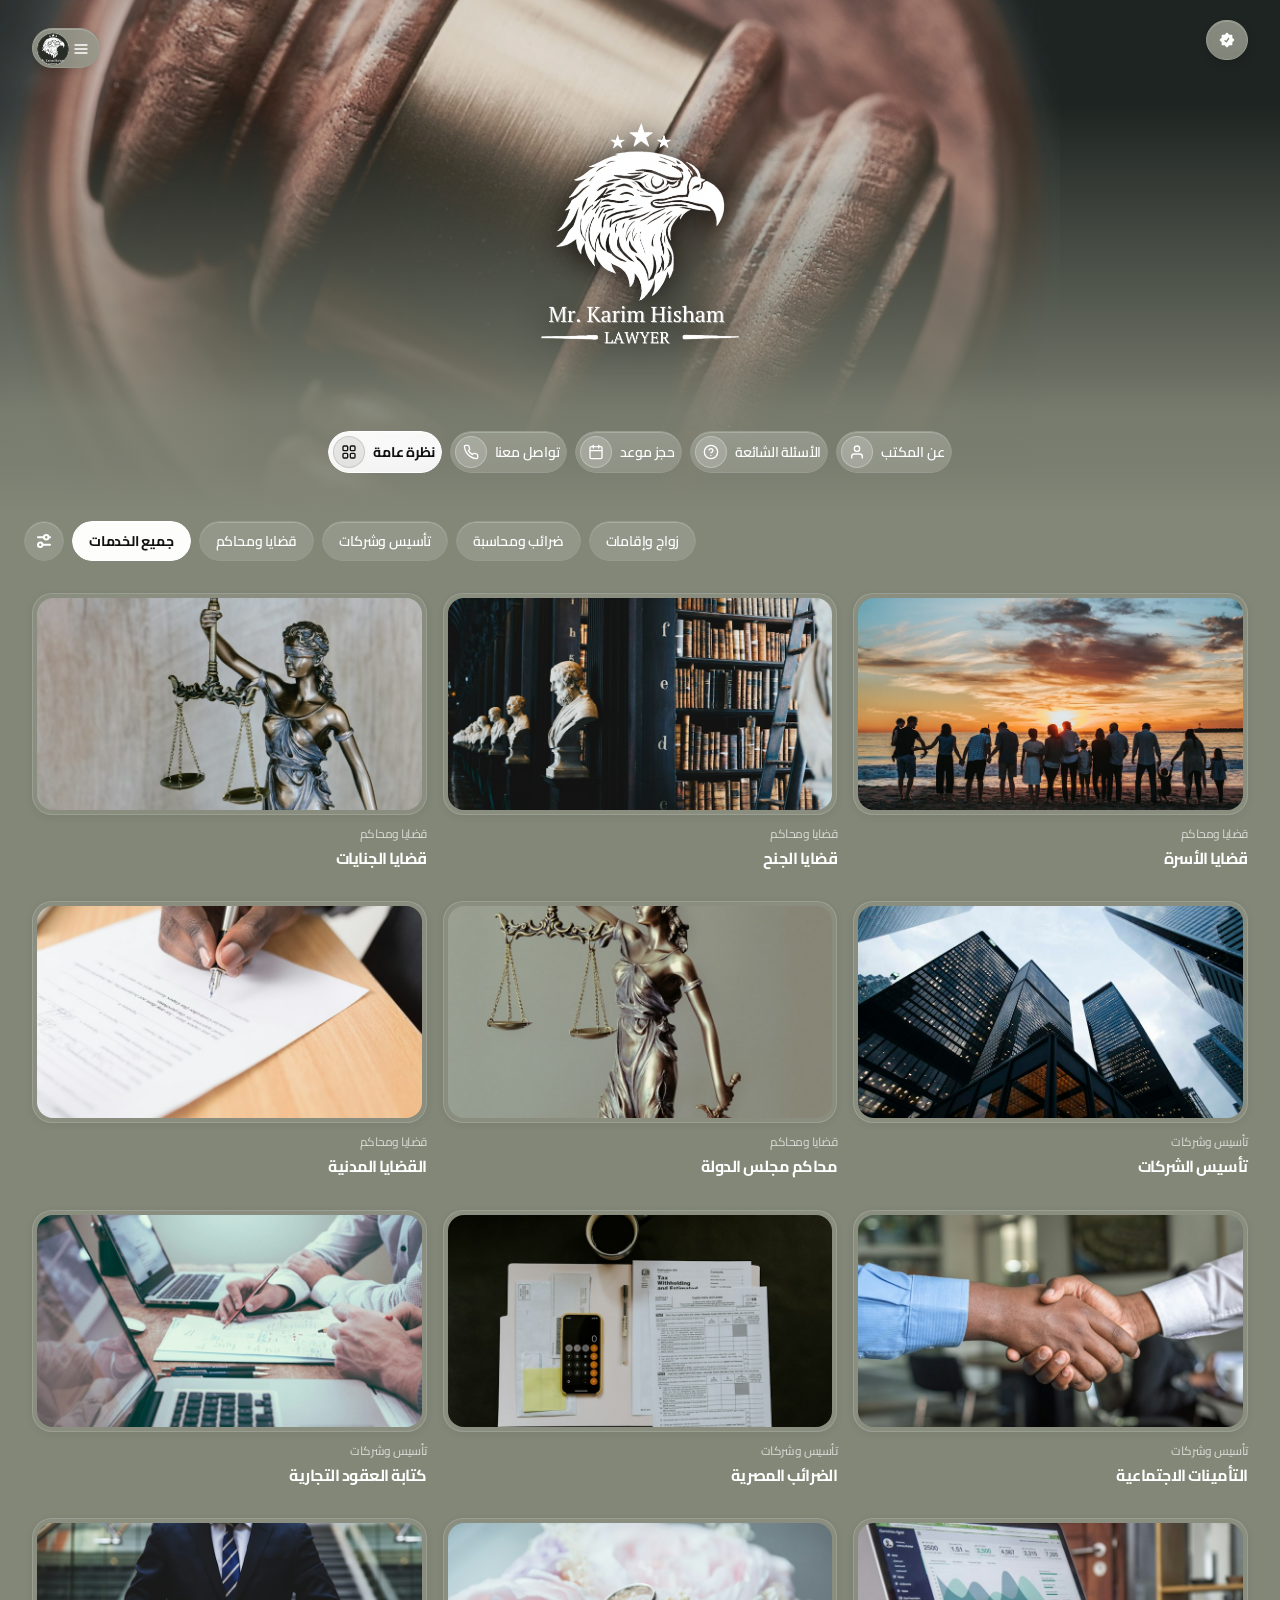
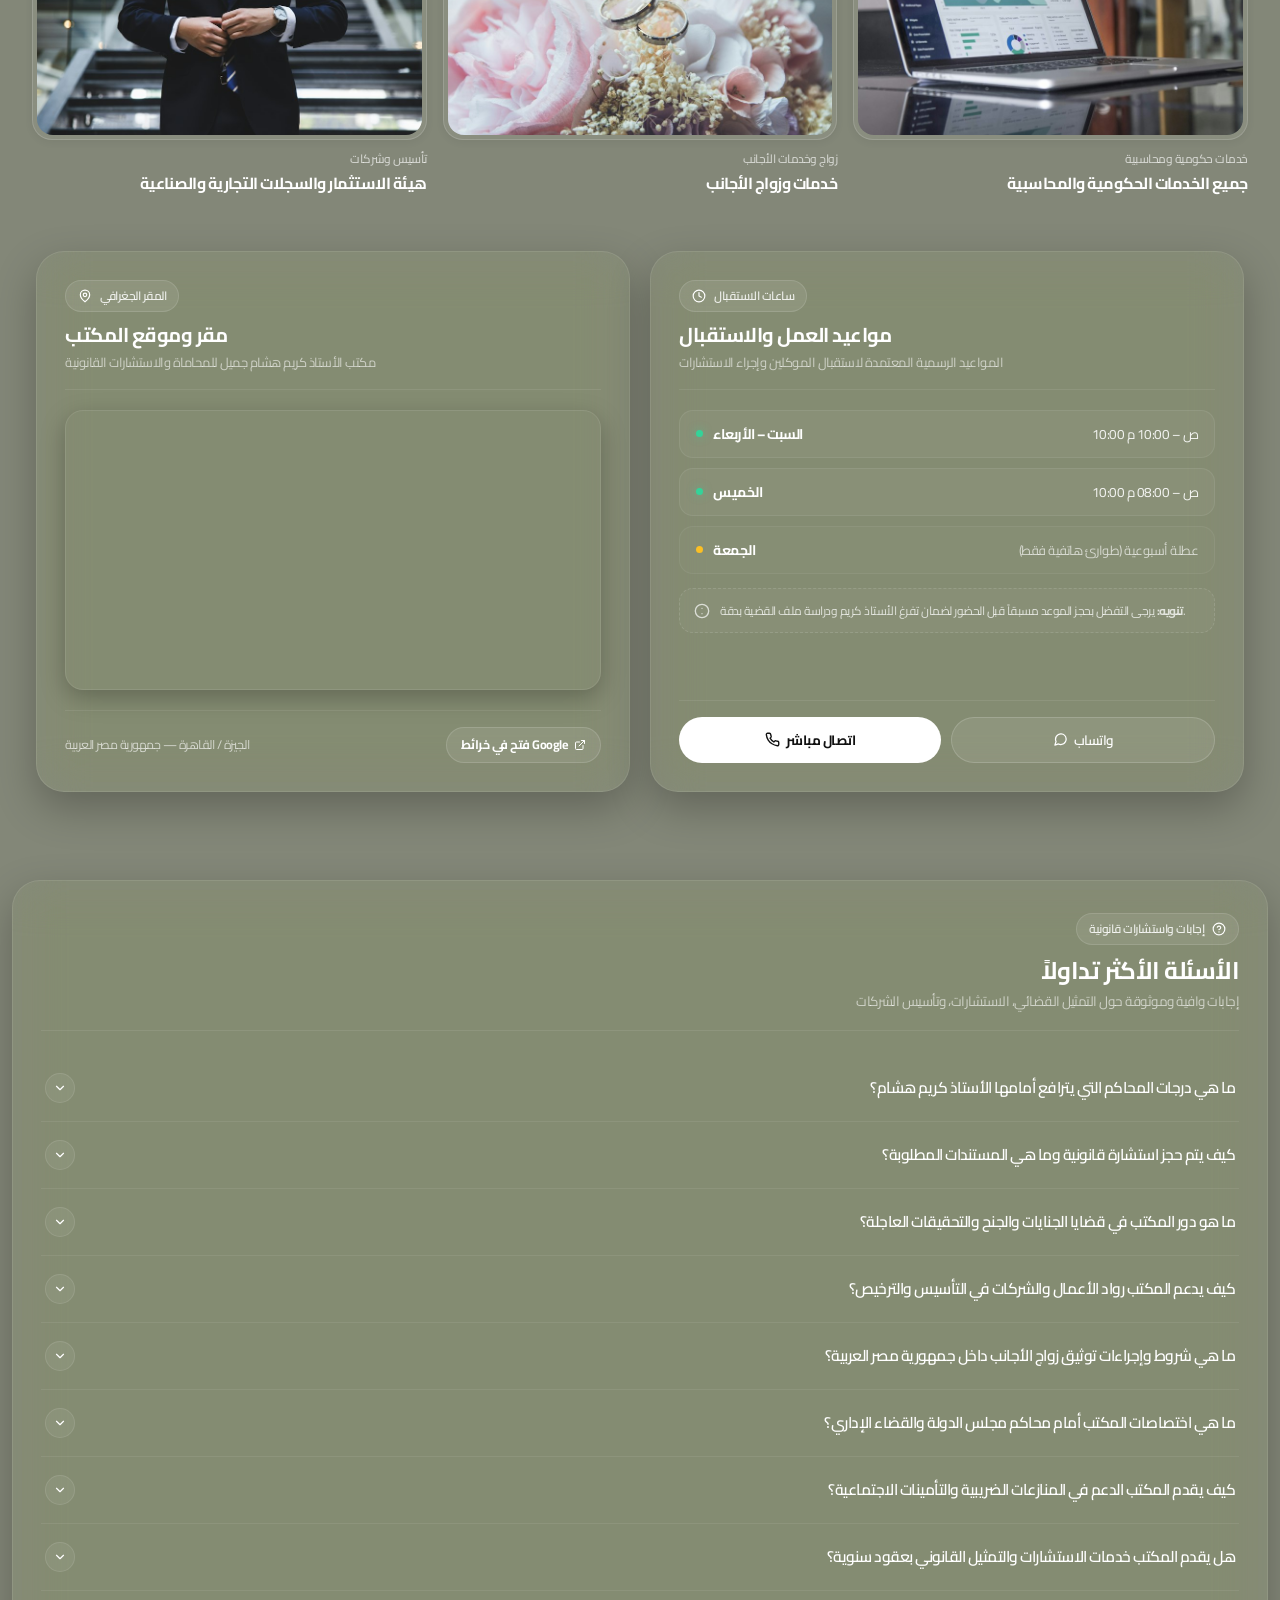
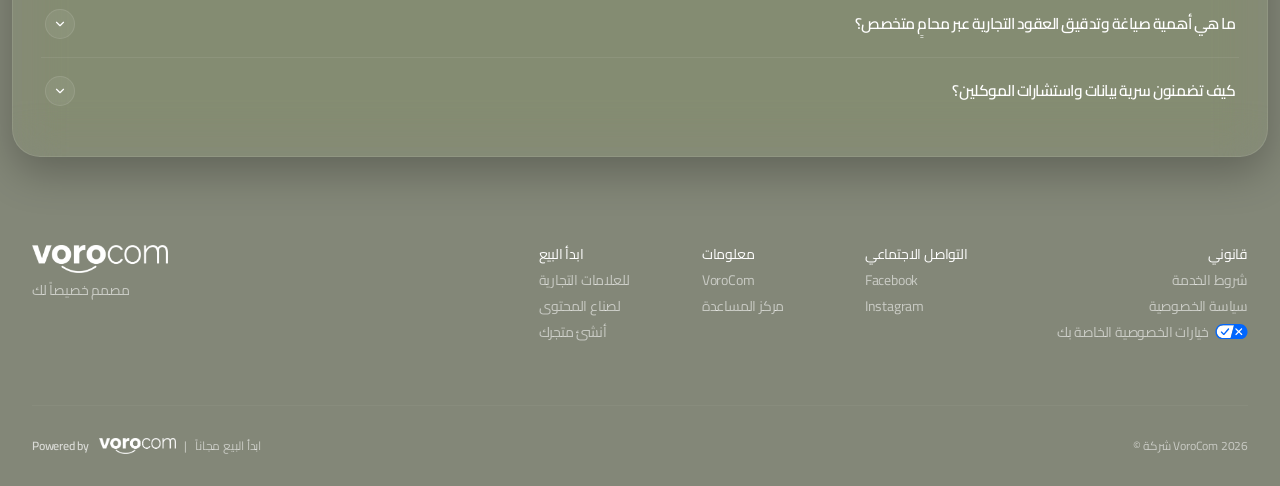
==== index.html @ a9f47f84 "fix(menu): eliminate desktop 76px drawer border line and clip overflow by hiding closed drawer conta" ====
<!DOCTYPE html>

<html data-web-nav-update="false" dir="ltr" lang="ar"><head><meta charset="utf-8"/><meta content="width=device-width, initial-scale=1.0, maximum-scale=1" name="viewport"/><link as="image" fetchpriority="high" imagesizes="100vw" imagesrcset="/assets/hero_options/option1_architecture.jpg 800w, /assets/hero_options/option1_architecture.jpg 1600w" rel="preload"/><link as="image" href="/cdn.shopify.com/s/files/1/0569/4029/8284/files/D_1.png?v=1655843709&amp;format=webp&amp;width=64" rel="preload"/><link as="image" href="/assets/lawyer_logo.png" rel="preload"/><link as="image" href="/cdn.shopify.com/s/files/1/0569/4029/8284/files/Untitleddesign_631a1a4c-8998-43e2-821a-3f526d451959.jpg?v=1718878307&amp;width=64" rel="preload"/><link as="image" href="/cdn.shopify.com/shop-assets/shopify_brokers/comfrtclothing.myshopify.com/1778188942/BLANKETS7.jpg.jpeg?width=64" rel="preload"/><link as="image" href="/cdn.shopify.com/shop-assets/shopify_brokers/comfrtclothing.myshopify.com/1778188958/LOUNGE8.jpg.jpeg?width=64" rel="preload"/><link as="image" href="/cdn.shopify.com/shop-assets/shopify_brokers/comfrtclothing.myshopify.com/1778189032/KIDS6.jpg.jpeg?width=64" rel="preload"/><link as="image" href="/cdn.shopify.com/shop-assets/shopify_brokers/comfrtclothing.myshopify.com/1778189051/PETS5.jpg.jpeg?width=64" rel="preload"/><link href="/cdn.shopify.com" nonce="6c312e2216ff711b5c42f06c167c7d57" rel="preconnect"/><link crossorigin="anonymous" href="/cdn.shopify.com" nonce="6c312e2216ff711b5c42f06c167c7d57" rel="preconnect"/><link href="/shopify-assets.shopifycdn.com" nonce="6c312e2216ff711b5c42f06c167c7d57" rel="preconnect"/><link crossorigin="anonymous" href="/shopify-assets.shopifycdn.com" nonce="6c312e2216ff711b5c42f06c167c7d57" rel="preconnect"/><link rel="icon" type="image/png" sizes="192x192" href="/assets/favicon.png"/>
<link rel="icon" type="image/png" sizes="32x32" href="/assets/favicon-32x32.png"/>
<link rel="apple-touch-icon" sizes="180x180" href="/assets/favicon.png"/>
<link rel="shortcut icon" href="/favicon.ico"/><link as="font" crossorigin="anonymous" href="/shopify-assets.shopifycdn.com/shopifycloud/shop-client/production/assets/GT-Standard-CIbduBuk.woff2" nonce="6c312e2216ff711b5c42f06c167c7d57" rel="preload" type="font/woff2"/><link as="fetch" crossorigin="anonymous" href="/shopify-assets.shopifycdn.com/shopifycloud/shop-client/production/0f5768e5d9bc8a19d837645055c9402f1961d641/locales/common/en.bec07fd7.json" rel="preload"/><title>مكتب الأستاذ كريم هشام جميل | المحامي بالاستئناف العالي ومجلس الدولة - VoroCom</title><meta content="مكتب الأستاذ كريم هشام جميل - المحامي بالاستئناف العالي ومجلس الدولة. خدمات قانونية متكاملة، تأسيس شركات، عقود تجارية، قضايا جنائية ومدنية، خدمات الأجانب، وضرائب. تطوير VoroCom." name="description"/><meta content="max-image-preview:large" name="robots"/><meta content="website" property="og:type"/><meta content="VoroCom" property="og:site_name"/><meta content="مكتب الأستاذ كريم هشام جميل | المحامي بالاستئناف العالي ومجلس الدولة" property="og:title"/><meta content="مكتب الأستاذ كريم هشام جميل - المحامي بالاستئناف العالي ومجلس الدولة. خدمات قانونية متكاملة وتأسيس شركات واستشارات أعمال." property="og:description"/><meta content="/assets/lawyer_logo.png" property="og:image"/><meta content="https://vorocom.com" property="og:url"/><meta content="@vorocom" name="twitter:site"/><meta content="851211469236686848" name="twitter:account_id"/><meta content="summary_large_image" name="twitter:card"/><meta content="@vorocom" name="twitter:creator"/><meta content="__ro0yTOmc_xRHK3YoVLhazmMwX7W283zP489VgSO3Q" name="google-site-verification"/><meta content="shopapp://m/comfrt" property="al:ios:url"/><meta content="1223471316" property="al:ios:app_store_id"/><meta content="VoroCom" property="al:ios:app_name"/><meta content="shopapp://m/comfrt" property="al:android:url"/><meta content="com.shopify.arrive" property="al:android:package"/><meta content="VoroCom" property="al:android:app_name"/><meta content="https://vorocom.com" property="al:web:url"/><link href="https://vorocom.com" rel="canonical"/><meta content="#ffffff" name="theme-color"/><link href="/shopify-assets.shopifycdn.com/shopifycloud/shop-client/production/0f5768e5d9bc8a19d837645055c9402f1961d641/assets/entry.client-Zv-dEDDt.js" nonce="6c312e2216ff711b5c42f06c167c7d57" rel="modulepreload"/><link href="/shopify-assets.shopifycdn.com/shopifycloud/shop-client/production/0f5768e5d9bc8a19d837645055c9402f1961d641/assets/rolldown-runtime-C0FnF6B9.js" nonce="6c312e2216ff711b5c42f06c167c7d57" rel="modulepreload"/><link href="/shopify-assets.shopifycdn.com/shopifycloud/shop-client/production/0f5768e5d9bc8a19d837645055c9402f1961d641/assets/react-C21x__mS.js" nonce="6c312e2216ff711b5c42f06c167c7d57" rel="modulepreload"/><link href="/shopify-assets.shopifycdn.com/shopifycloud/shop-client/production/0f5768e5d9bc8a19d837645055c9402f1961d641/assets/jsx-runtime-CSuk6psM.js" nonce="6c312e2216ff711b5c42f06c167c7d57" rel="modulepreload"/><link href="/shopify-assets.shopifycdn.com/shopifycloud/shop-client/production/0f5768e5d9bc8a19d837645055c9402f1961d641/assets/tslib.es6-D7tEFIR5.js" nonce="6c312e2216ff711b5c42f06c167c7d57" rel="modulepreload"/><link href="/shopify-assets.shopifycdn.com/shopifycloud/shop-client/production/0f5768e5d9bc8a19d837645055c9402f1961d641/assets/ApolloContext-CscDe_cl.js" nonce="6c312e2216ff711b5c42f06c167c7d57" rel="modulepreload"/><link href="/shopify-assets.shopifycdn.com/shopifycloud/shop-client/production/0f5768e5d9bc8a19d837645055c9402f1961d641/assets/ApolloClient-cmoGTjDv.js" nonce="6c312e2216ff711b5c42f06c167c7d57" rel="modulepreload"/><link href="/shopify-assets.shopifycdn.com/shopifycloud/shop-client/production/0f5768e5d9bc8a19d837645055c9402f1961d641/assets/ObservableQuery-C4uw_yqY.js" nonce="6c312e2216ff711b5c42f06c167c7d57" rel="modulepreload"/><link href="/shopify-assets.shopifycdn.com/shopifycloud/shop-client/production/0f5768e5d9bc8a19d837645055c9402f1961d641/assets/lib-BDoJG_TZ.js" nonce="6c312e2216ff711b5c42f06c167c7d57" rel="modulepreload"/><link href="/shopify-assets.shopifycdn.com/shopifycloud/shop-client/production/0f5768e5d9bc8a19d837645055c9402f1961d641/assets/ApolloLink-CJh36nAJ.js" nonce="6c312e2216ff711b5c42f06c167c7d57" rel="modulepreload"/><link href="/shopify-assets.shopifycdn.com/shopifycloud/shop-client/production/0f5768e5d9bc8a19d837645055c9402f1961d641/assets/i18next-BrogFAtw.js" nonce="6c312e2216ff711b5c42f06c167c7d57" rel="modulepreload"/><link href="/shopify-assets.shopifycdn.com/shopifycloud/shop-client/production/0f5768e5d9bc8a19d837645055c9402f1961d641/assets/react-dom-BddMPX6d.js" nonce="6c312e2216ff711b5c42f06c167c7d57" rel="modulepreload"/><link href="/shopify-assets.shopifycdn.com/shopifycloud/shop-client/production/0f5768e5d9bc8a19d837645055c9402f1961d641/assets/context-Das9iEzI.js" nonce="6c312e2216ff711b5c42f06c167c7d57" rel="modulepreload"/><link href="/shopify-assets.shopifycdn.com/shopifycloud/shop-client/production/0f5768e5d9bc8a19d837645055c9402f1961d641/assets/utils-s0xI0ykZ.js" nonce="6c312e2216ff711b5c42f06c167c7d57" rel="modulepreload"/><link href="/shopify-assets.shopifycdn.com/shopifycloud/shop-client/production/0f5768e5d9bc8a19d837645055c9402f1961d641/assets/components-D-pkByQq.js" nonce="6c312e2216ff711b5c42f06c167c7d57" rel="modulepreload"/><link href="/shopify-assets.shopifycdn.com/shopifycloud/shop-client/production/0f5768e5d9bc8a19d837645055c9402f1961d641/assets/_virtual_permissions-45_EbSPd.js" nonce="6c312e2216ff711b5c42f06c167c7d57" rel="modulepreload"/><link href="/shopify-assets.shopifycdn.com/shopifycloud/shop-client/production/0f5768e5d9bc8a19d837645055c9402f1961d641/assets/preload-helper-B7qeedMF.js" nonce="6c312e2216ff711b5c42f06c167c7d57" rel="modulepreload"/><link href="/shopify-assets.shopifycdn.com/shopifycloud/shop-client/production/0f5768e5d9bc8a19d837645055c9402f1961d641/assets/href-Dc8Pjj-5.js" nonce="6c312e2216ff711b5c42f06c167c7d57" rel="modulepreload"/><link href="/shopify-assets.shopifycdn.com/shopifycloud/shop-client/production/0f5768e5d9bc8a19d837645055c9402f1961d641/assets/featureFlagLink-CWprVA6e.js" nonce="6c312e2216ff711b5c42f06c167c7d57" rel="modulepreload"/><link href="/shopify-assets.shopifycdn.com/shopifycloud/shop-client/production/0f5768e5d9bc8a19d837645055c9402f1961d641/assets/i18nConfig-C3hTkDLn.js" nonce="6c312e2216ff711b5c42f06c167c7d57" rel="modulepreload"/><link href="/shopify-assets.shopifycdn.com/shopifycloud/shop-client/production/0f5768e5d9bc8a19d837645055c9402f1961d641/assets/performance-effect-JeGDmc-5.js" nonce="6c312e2216ff711b5c42f06c167c7d57" rel="modulepreload"/><link href="/shopify-assets.shopifycdn.com/shopifycloud/shop-client/production/0f5768e5d9bc8a19d837645055c9402f1961d641/assets/esm-BIOTnPUY.js" nonce="6c312e2216ff711b5c42f06c167c7d57" rel="modulepreload"/><link href="/shopify-assets.shopifycdn.com/shopifycloud/shop-client/production/0f5768e5d9bc8a19d837645055c9402f1961d641/assets/openTelemetry-C-b-vFUe.js" nonce="6c312e2216ff711b5c42f06c167c7d57" rel="modulepreload"/><link href="/shopify-assets.shopifycdn.com/shopifycloud/shop-client/production/0f5768e5d9bc8a19d837645055c9402f1961d641/assets/errorLogger-B35uBGb0.js" nonce="6c312e2216ff711b5c42f06c167c7d57" rel="modulepreload"/><link href="/shopify-assets.shopifycdn.com/shopifycloud/shop-client/production/0f5768e5d9bc8a19d837645055c9402f1961d641/assets/env-C6sO5k8X.js" nonce="6c312e2216ff711b5c42f06c167c7d57" rel="modulepreload"/><link href="/shopify-assets.shopifycdn.com/shopifycloud/shop-client/production/0f5768e5d9bc8a19d837645055c9402f1961d641/assets/batchMiddlewareFlush-CNbc2eXL.js" nonce="6c312e2216ff711b5c42f06c167c7d57" rel="modulepreload"/><link href="/shopify-assets.shopifycdn.com/shopifycloud/shop-client/production/0f5768e5d9bc8a19d837645055c9402f1961d641/assets/useMonorail-IjCFdpja.js" nonce="6c312e2216ff711b5c42f06c167c7d57" rel="modulepreload"/><link href="/shopify-assets.shopifycdn.com/shopifycloud/shop-client/production/0f5768e5d9bc8a19d837645055c9402f1961d641/assets/v4-D0vk04Ar.js" nonce="6c312e2216ff711b5c42f06c167c7d57" rel="modulepreload"/><link href="/shopify-assets.shopifycdn.com/shopifycloud/shop-client/production/0f5768e5d9bc8a19d837645055c9402f1961d641/assets/graphqlErrorUtils-I41fsOqp.js" nonce="6c312e2216ff711b5c42f06c167c7d57" rel="modulepreload"/><link href="/shopify-assets.shopifycdn.com/shopifycloud/shop-client/production/0f5768e5d9bc8a19d837645055c9402f1961d641/assets/logger-Be5KxVgN.js" nonce="6c312e2216ff711b5c42f06c167c7d57" rel="modulepreload"/><link href="/shopify-assets.shopifycdn.com/shopifycloud/shop-client/production/0f5768e5d9bc8a19d837645055c9402f1961d641/assets/mergeDeep-CgIrIcK7.js" nonce="6c312e2216ff711b5c42f06c167c7d57" rel="modulepreload"/><link href="/shopify-assets.shopifycdn.com/shopifycloud/shop-client/production/0f5768e5d9bc8a19d837645055c9402f1961d641/assets/defineProperty-BbfpZ9Tg.js" nonce="6c312e2216ff711b5c42f06c167c7d57" rel="modulepreload"/><link href="/shopify-assets.shopifycdn.com/shopifycloud/shop-client/production/0f5768e5d9bc8a19d837645055c9402f1961d641/assets/getAgentBridge-CDyDTLwC.js" nonce="6c312e2216ff711b5c42f06c167c7d57" rel="modulepreload"/><link href="/shopify-assets.shopifycdn.com/shopifycloud/shop-client/production/0f5768e5d9bc8a19d837645055c9402f1961d641/assets/urls-CIc3U_RE.js" nonce="6c312e2216ff711b5c42f06c167c7d57" rel="modulepreload"/><link href="/shopify-assets.shopifycdn.com/shopifycloud/shop-client/production/0f5768e5d9bc8a19d837645055c9402f1961d641/assets/chunk-RXA7UNVJ-NDkQAzfX.js" nonce="6c312e2216ff711b5c42f06c167c7d57" rel="modulepreload"/><link href="/shopify-assets.shopifycdn.com/shopifycloud/shop-client/production/0f5768e5d9bc8a19d837645055c9402f1961d641/assets/constants-C5JXivoa.js" nonce="6c312e2216ff711b5c42f06c167c7d57" rel="modulepreload"/><link href="/shopify-assets.shopifycdn.com/shopifycloud/shop-client/production/0f5768e5d9bc8a19d837645055c9402f1961d641/assets/httpStatus-DQuWILYU.js" nonce="6c312e2216ff711b5c42f06c167c7d57" rel="modulepreload"/><link href="/shopify-assets.shopifycdn.com/shopifycloud/shop-client/production/0f5768e5d9bc8a19d837645055c9402f1961d641/assets/chunk-XMWKW3W6-BIO9V_Ha.js" nonce="6c312e2216ff711b5c42f06c167c7d57" rel="modulepreload"/><link href="/shopify-assets.shopifycdn.com/shopifycloud/shop-client/production/0f5768e5d9bc8a19d837645055c9402f1961d641/assets/react-B0xMEQKV.js" nonce="6c312e2216ff711b5c42f06c167c7d57" rel="modulepreload"/><link href="/shopify-assets.shopifycdn.com/shopifycloud/shop-client/production/0f5768e5d9bc8a19d837645055c9402f1961d641/assets/languages-CbqBQnWm.js" nonce="6c312e2216ff711b5c42f06c167c7d57" rel="modulepreload"/><link href="/shopify-assets.shopifycdn.com/shopifycloud/shop-client/production/0f5768e5d9bc8a19d837645055c9402f1961d641/assets/AuthenticationProvider-B-Yrcpxk.js" nonce="6c312e2216ff711b5c42f06c167c7d57" rel="modulepreload"/><link href="/shopify-assets.shopifycdn.com/shopifycloud/shop-client/production/0f5768e5d9bc8a19d837645055c9402f1961d641/assets/captureStore-CxjsUTF1.js" nonce="6c312e2216ff711b5c42f06c167c7d57" rel="modulepreload"/><link href="/shopify-assets.shopifycdn.com/shopifycloud/shop-client/production/0f5768e5d9bc8a19d837645055c9402f1961d641/assets/types-Bl7ZDWSI.js" nonce="6c312e2216ff711b5c42f06c167c7d57" rel="modulepreload"/><link href="/shopify-assets.shopifycdn.com/shopifycloud/shop-client/production/0f5768e5d9bc8a19d837645055c9402f1961d641/assets/useRouteHandle-W2YDvMqC.js" nonce="6c312e2216ff711b5c42f06c167c7d57" rel="modulepreload"/><link href="/shopify-assets.shopifycdn.com/shopifycloud/shop-client/production/0f5768e5d9bc8a19d837645055c9402f1961d641/assets/hasUnauthorizedError-5P9j6hBX.js" nonce="6c312e2216ff711b5c42f06c167c7d57" rel="modulepreload"/><link href="/shopify-assets.shopifycdn.com/shopifycloud/shop-client/production/0f5768e5d9bc8a19d837645055c9402f1961d641/assets/root-BESXMQJ6.js" nonce="6c312e2216ff711b5c42f06c167c7d57" rel="modulepreload"/><link href="/shopify-assets.shopifycdn.com/shopifycloud/shop-client/production/0f5768e5d9bc8a19d837645055c9402f1961d641/assets/useMutation-CyiORk-y.js" nonce="6c312e2216ff711b5c42f06c167c7d57" rel="modulepreload"/><link href="/shopify-assets.shopifycdn.com/shopifycloud/shop-client/production/0f5768e5d9bc8a19d837645055c9402f1961d641/assets/useTranslation-pNNkanqr.js" nonce="6c312e2216ff711b5c42f06c167c7d57" rel="modulepreload"/><link href="/shopify-assets.shopifycdn.com/shopifycloud/shop-client/production/0f5768e5d9bc8a19d837645055c9402f1961d641/assets/reviewModalUrlState-DShFeCot.js" nonce="6c312e2216ff711b5c42f06c167c7d57" rel="modulepreload"/><link href="/shopify-assets.shopifycdn.com/shopifycloud/shop-client/production/0f5768e5d9bc8a19d837645055c9402f1961d641/assets/Section-egyVXUTs.js" nonce="6c312e2216ff711b5c42f06c167c7d57" rel="modulepreload"/><link href="/shopify-assets.shopifycdn.com/shopifycloud/shop-client/production/0f5768e5d9bc8a19d837645055c9402f1961d641/assets/useWebUserRecentSearches-BmrDZWTb.js" nonce="6c312e2216ff711b5c42f06c167c7d57" rel="modulepreload"/><link href="/shopify-assets.shopifycdn.com/shopifycloud/shop-client/production/0f5768e5d9bc8a19d837645055c9402f1961d641/assets/Feed-C4f66ooE.js" nonce="6c312e2216ff711b5c42f06c167c7d57" rel="modulepreload"/><link href="/shopify-assets.shopifycdn.com/shopifycloud/shop-client/production/0f5768e5d9bc8a19d837645055c9402f1961d641/assets/useShoppingEvents-C4kwpu_j.js" nonce="6c312e2216ff711b5c42f06c167c7d57" rel="modulepreload"/><link href="/shopify-assets.shopifycdn.com/shopifycloud/shop-client/production/0f5768e5d9bc8a19d837645055c9402f1961d641/assets/useStreamToken-bCQK_kQw.js" nonce="6c312e2216ff711b5c42f06c167c7d57" rel="modulepreload"/><link href="/shopify-assets.shopifycdn.com/shopifycloud/shop-client/production/0f5768e5d9bc8a19d837645055c9402f1961d641/assets/Omnibox-DoWvT-3Z.js" nonce="6c312e2216ff711b5c42f06c167c7d57" rel="modulepreload"/><link href="/shopify-assets.shopifycdn.com/shopifycloud/shop-client/production/0f5768e5d9bc8a19d837645055c9402f1961d641/assets/useFeatureFlag-BXNmCZ4w.js" nonce="6c312e2216ff711b5c42f06c167c7d57" rel="modulepreload"/><link href="/shopify-assets.shopifycdn.com/shopifycloud/shop-client/production/0f5768e5d9bc8a19d837645055c9402f1961d641/assets/use-hydrated-CHsfTLOs.js" nonce="6c312e2216ff711b5c42f06c167c7d57" rel="modulepreload"/><link href="/shopify-assets.shopifycdn.com/shopifycloud/shop-client/production/0f5768e5d9bc8a19d837645055c9402f1961d641/assets/Toast-B_YSIRRN.js" nonce="6c312e2216ff711b5c42f06c167c7d57" rel="modulepreload"/><link href="/shopify-assets.shopifycdn.com/shopifycloud/shop-client/production/0f5768e5d9bc8a19d837645055c9402f1961d641/assets/Link-BOawJsOB.js" nonce="6c312e2216ff711b5c42f06c167c7d57" rel="modulepreload"/><link href="/shopify-assets.shopifycdn.com/shopifycloud/shop-client/production/0f5768e5d9bc8a19d837645055c9402f1961d641/assets/NavigationUIStateProvider-BEL49a5A.js" nonce="6c312e2216ff711b5c42f06c167c7d57" rel="modulepreload"/><link href="/shopify-assets.shopifycdn.com/shopifycloud/shop-client/production/0f5768e5d9bc8a19d837645055c9402f1961d641/assets/cn-DW2TDMXS.js" nonce="6c312e2216ff711b5c42f06c167c7d57" rel="modulepreload"/><link href="/shopify-assets.shopifycdn.com/shopifycloud/shop-client/production/0f5768e5d9bc8a19d837645055c9402f1961d641/assets/Button-CEcABf42.js" nonce="6c312e2216ff711b5c42f06c167c7d57" rel="modulepreload"/><link href="/shopify-assets.shopifycdn.com/shopifycloud/shop-client/production/0f5768e5d9bc8a19d837645055c9402f1961d641/assets/Icon-BkBmvYUf.js" nonce="6c312e2216ff711b5c42f06c167c7d57" rel="modulepreload"/><link href="/shopify-assets.shopifycdn.com/shopifycloud/shop-client/production/0f5768e5d9bc8a19d837645055c9402f1961d641/assets/Text-C4p0K6aP.js" nonce="6c312e2216ff711b5c42f06c167c7d57" rel="modulepreload"/><link href="/shopify-assets.shopifycdn.com/shopifycloud/shop-client/production/0f5768e5d9bc8a19d837645055c9402f1961d641/assets/deviceUtils-CcXaFA3y.js" nonce="6c312e2216ff711b5c42f06c167c7d57" rel="modulepreload"/><link href="/shopify-assets.shopifycdn.com/shopifycloud/shop-client/production/0f5768e5d9bc8a19d837645055c9402f1961d641/assets/FeedProvider-CBp3aeHK.js" nonce="6c312e2216ff711b5c42f06c167c7d57" rel="modulepreload"/><link href="/shopify-assets.shopifycdn.com/shopifycloud/shop-client/production/0f5768e5d9bc8a19d837645055c9402f1961d641/assets/useShopAdTracker-Dg3KztVM.js" nonce="6c312e2216ff711b5c42f06c167c7d57" rel="modulepreload"/><link href="/shopify-assets.shopifycdn.com/shopifycloud/shop-client/production/0f5768e5d9bc8a19d837645055c9402f1961d641/assets/types-DLCaN95-.js" nonce="6c312e2216ff711b5c42f06c167c7d57" rel="modulepreload"/><link href="/shopify-assets.shopifycdn.com/shopifycloud/shop-client/production/0f5768e5d9bc8a19d837645055c9402f1961d641/assets/reviewMedia-DyNcb9OU.js" nonce="6c312e2216ff711b5c42f06c167c7d57" rel="modulepreload"/><link href="/shopify-assets.shopifycdn.com/shopifycloud/shop-client/production/0f5768e5d9bc8a19d837645055c9402f1961d641/assets/types-D01Bb9ip.js" nonce="6c312e2216ff711b5c42f06c167c7d57" rel="modulepreload"/><link href="/shopify-assets.shopifycdn.com/shopifycloud/shop-client/production/0f5768e5d9bc8a19d837645055c9402f1961d641/assets/useOpenReviewMedia-aalc6Ukw.js" nonce="6c312e2216ff711b5c42f06c167c7d57" rel="modulepreload"/><link href="/shopify-assets.shopifycdn.com/shopifycloud/shop-client/production/0f5768e5d9bc8a19d837645055c9402f1961d641/assets/CollectionPickerProvider-BAw__Wqx.js" nonce="6c312e2216ff711b5c42f06c167c7d57" rel="modulepreload"/><link href="/shopify-assets.shopifycdn.com/shopifycloud/shop-client/production/0f5768e5d9bc8a19d837645055c9402f1961d641/assets/CollectionDetailContext-Dsw1H-FN.js" nonce="6c312e2216ff711b5c42f06c167c7d57" rel="modulepreload"/><link href="/shopify-assets.shopifycdn.com/shopifycloud/shop-client/production/0f5768e5d9bc8a19d837645055c9402f1961d641/assets/reviewProgress-BH22ByXm.js" nonce="6c312e2216ff711b5c42f06c167c7d57" rel="modulepreload"/><link href="/shopify-assets.shopifycdn.com/shopifycloud/shop-client/production/0f5768e5d9bc8a19d837645055c9402f1961d641/assets/DataSharingOptOutIcon-Cs1FhMTn.js" nonce="6c312e2216ff711b5c42f06c167c7d57" rel="modulepreload"/><link href="/shopify-assets.shopifycdn.com/shopifycloud/shop-client/production/0f5768e5d9bc8a19d837645055c9402f1961d641/assets/types-hN7lqqf0.js" nonce="6c312e2216ff711b5c42f06c167c7d57" rel="modulepreload"/><link href="/shopify-assets.shopifycdn.com/shopifycloud/shop-client/production/0f5768e5d9bc8a19d837645055c9402f1961d641/assets/ShopCashProvider-B2pk2zWF.js" nonce="6c312e2216ff711b5c42f06c167c7d57" rel="modulepreload"/><link href="/shopify-assets.shopifycdn.com/shopifycloud/shop-client/production/0f5768e5d9bc8a19d837645055c9402f1961d641/assets/cdnUrl-DCQv6RB-.js" nonce="6c312e2216ff711b5c42f06c167c7d57" rel="modulepreload"/><link href="/shopify-assets.shopifycdn.com/shopifycloud/shop-client/production/0f5768e5d9bc8a19d837645055c9402f1961d641/assets/useCustomerEventTracking-5xfDuppE.js" nonce="6c312e2216ff711b5c42f06c167c7d57" rel="modulepreload"/><link href="/shopify-assets.shopifycdn.com/shopifycloud/shop-client/production/0f5768e5d9bc8a19d837645055c9402f1961d641/assets/useActiveConsent-DmTbavzk.js" nonce="6c312e2216ff711b5c42f06c167c7d57" rel="modulepreload"/><link href="/shopify-assets.shopifycdn.com/shopifycloud/shop-client/production/0f5768e5d9bc8a19d837645055c9402f1961d641/assets/insertScriptTag-CD5WPcue.js" nonce="6c312e2216ff711b5c42f06c167c7d57" rel="modulepreload"/><link href="/shopify-assets.shopifycdn.com/shopifycloud/shop-client/production/0f5768e5d9bc8a19d837645055c9402f1961d641/assets/GoogleBadge-ChpVwL9S.js" nonce="6c312e2216ff711b5c42f06c167c7d57" rel="modulepreload"/><link href="/shopify-assets.shopifycdn.com/shopifycloud/shop-client/production/0f5768e5d9bc8a19d837645055c9402f1961d641/assets/ColorUtils-DRDsk4qt.js" nonce="6c312e2216ff711b5c42f06c167c7d57" rel="modulepreload"/><link href="/shopify-assets.shopifycdn.com/shopifycloud/shop-client/production/0f5768e5d9bc8a19d837645055c9402f1961d641/assets/DiscoveryProductCard-CRgNFbPW.js" nonce="6c312e2216ff711b5c42f06c167c7d57" rel="modulepreload"/><link href="/shopify-assets.shopifycdn.com/shopifycloud/shop-client/production/0f5768e5d9bc8a19d837645055c9402f1961d641/assets/FlyToCartProvider-BpSYHWge.js" nonce="6c312e2216ff711b5c42f06c167c7d57" rel="modulepreload"/><link href="/shopify-assets.shopifycdn.com/shopifycloud/shop-client/production/0f5768e5d9bc8a19d837645055c9402f1961d641/assets/userAgent-lVhu0CSm.js" nonce="6c312e2216ff711b5c42f06c167c7d57" rel="modulepreload"/><link href="/shopify-assets.shopifycdn.com/shopifycloud/shop-client/production/0f5768e5d9bc8a19d837645055c9402f1961d641/assets/CartsProvider-BHXNczKY.js" nonce="6c312e2216ff711b5c42f06c167c7d57" rel="modulepreload"/><link href="/shopify-assets.shopifycdn.com/shopifycloud/shop-client/production/0f5768e5d9bc8a19d837645055c9402f1961d641/assets/useExperimentExposure-RcNozMld.js" nonce="6c312e2216ff711b5c42f06c167c7d57" rel="modulepreload"/><link href="/shopify-assets.shopifycdn.com/shopifycloud/shop-client/production/0f5768e5d9bc8a19d837645055c9402f1961d641/assets/isLocalStorageAvailable-k6k3uFlE.js" nonce="6c312e2216ff711b5c42f06c167c7d57" rel="modulepreload"/><link href="/shopify-assets.shopifycdn.com/shopifycloud/shop-client/production/0f5768e5d9bc8a19d837645055c9402f1961d641/assets/viewTransitionUtils-DAGYJVVy.js" nonce="6c312e2216ff711b5c42f06c167c7d57" rel="modulepreload"/><link href="/shopify-assets.shopifycdn.com/shopifycloud/shop-client/production/0f5768e5d9bc8a19d837645055c9402f1961d641/assets/RetailReceiptsOnboardingProvider-Dxr8aj4U.js" nonce="6c312e2216ff711b5c42f06c167c7d57" rel="modulepreload"/><link href="/shopify-assets.shopifycdn.com/shopifycloud/shop-client/production/0f5768e5d9bc8a19d837645055c9402f1961d641/assets/useDeleteRecentSearch-eIxEIh0s.js" nonce="6c312e2216ff711b5c42f06c167c7d57" rel="modulepreload"/><link href="/shopify-assets.shopifycdn.com/shopifycloud/shop-client/production/0f5768e5d9bc8a19d837645055c9402f1961d641/assets/SearchSuggestions-NUcpvNRR.js" nonce="6c312e2216ff711b5c42f06c167c7d57" rel="modulepreload"/><link href="/shopify-assets.shopifycdn.com/shopifycloud/shop-client/production/0f5768e5d9bc8a19d837645055c9402f1961d641/assets/context-CLSsm0q4.js" nonce="6c312e2216ff711b5c42f06c167c7d57" rel="modulepreload"/><link href="/shopify-assets.shopifycdn.com/shopifycloud/shop-client/production/0f5768e5d9bc8a19d837645055c9402f1961d641/assets/breadcrumbsStore-DciC_AYR.js" nonce="6c312e2216ff711b5c42f06c167c7d57" rel="modulepreload"/><link href="/shopify-assets.shopifycdn.com/shopifycloud/shop-client/production/0f5768e5d9bc8a19d837645055c9402f1961d641/assets/RouteErrors-Blt8tg9B.js" nonce="6c312e2216ff711b5c42f06c167c7d57" rel="modulepreload"/><link href="/shopify-assets.shopifycdn.com/shopifycloud/shop-client/production/0f5768e5d9bc8a19d837645055c9402f1961d641/assets/PageLayout-CIdgrlaS.js" nonce="6c312e2216ff711b5c42f06c167c7d57" rel="modulepreload"/><link href="/shopify-assets.shopifycdn.com/shopifycloud/shop-client/production/0f5768e5d9bc8a19d837645055c9402f1961d641/assets/useStoreUpliftNavigationStyles-DmJNoYj7.js" nonce="6c312e2216ff711b5c42f06c167c7d57" rel="modulepreload"/><link href="/shopify-assets.shopifycdn.com/shopifycloud/shop-client/production/0f5768e5d9bc8a19d837645055c9402f1961d641/assets/useDownloadLinks-Dz8eWzFW.js" nonce="6c312e2216ff711b5c42f06c167c7d57" rel="modulepreload"/><link href="/shopify-assets.shopifycdn.com/shopifycloud/shop-client/production/0f5768e5d9bc8a19d837645055c9402f1961d641/assets/appendUTMParams-DplYQ2f_.js" nonce="6c312e2216ff711b5c42f06c167c7d57" rel="modulepreload"/><link href="/shopify-assets.shopifycdn.com/shopifycloud/shop-client/production/0f5768e5d9bc8a19d837645055c9402f1961d641/assets/Image-BrewKKFf.js" nonce="6c312e2216ff711b5c42f06c167c7d57" rel="modulepreload"/><link href="/shopify-assets.shopifycdn.com/shopifycloud/shop-client/production/0f5768e5d9bc8a19d837645055c9402f1961d641/assets/DownloadQR-DjNc4IlK.js" nonce="6c312e2216ff711b5c42f06c167c7d57" rel="modulepreload"/><link href="/shopify-assets.shopifycdn.com/shopifycloud/shop-client/production/0f5768e5d9bc8a19d837645055c9402f1961d641/assets/Divider-HKFXus4U.js" nonce="6c312e2216ff711b5c42f06c167c7d57" rel="modulepreload"/><link href="/shopify-assets.shopifycdn.com/shopifycloud/shop-client/production/0f5768e5d9bc8a19d837645055c9402f1961d641/assets/dist-BR8kuFCB.js" nonce="6c312e2216ff711b5c42f06c167c7d57" rel="modulepreload"/><link href="/shopify-assets.shopifycdn.com/shopifycloud/shop-client/production/0f5768e5d9bc8a19d837645055c9402f1961d641/assets/client-only-DKwlidF0.js" nonce="6c312e2216ff711b5c42f06c167c7d57" rel="modulepreload"/><link href="/shopify-assets.shopifycdn.com/shopifycloud/shop-client/production/0f5768e5d9bc8a19d837645055c9402f1961d641/assets/bundle.esm-CQF4cMWo.js" nonce="6c312e2216ff711b5c42f06c167c7d57" rel="modulepreload"/><link href="/shopify-assets.shopifycdn.com/shopifycloud/shop-client/production/0f5768e5d9bc8a19d837645055c9402f1961d641/assets/AccountAvatar-D-Ozk-DZ.js" nonce="6c312e2216ff711b5c42f06c167c7d57" rel="modulepreload"/><link href="/shopify-assets.shopifycdn.com/shopifycloud/shop-client/production/0f5768e5d9bc8a19d837645055c9402f1961d641/assets/useShowShopCashIneligibleState-BFSPns8r.js" nonce="6c312e2216ff711b5c42f06c167c7d57" rel="modulepreload"/><link href="/shopify-assets.shopifycdn.com/shopifycloud/shop-client/production/0f5768e5d9bc8a19d837645055c9402f1961d641/assets/shop-badge-logo-XNFGZr1c.js" nonce="6c312e2216ff711b5c42f06c167c7d57" rel="modulepreload"/><link href="/shopify-assets.shopifycdn.com/shopifycloud/shop-client/production/0f5768e5d9bc8a19d837645055c9402f1961d641/assets/TrackingPixel-Da4ae9_1.js" nonce="6c312e2216ff711b5c42f06c167c7d57" rel="modulepreload"/><link href="/shopify-assets.shopifycdn.com/shopifycloud/shop-client/production/0f5768e5d9bc8a19d837645055c9402f1961d641/assets/Meta-wxn6v3cD.js" nonce="6c312e2216ff711b5c42f06c167c7d57" rel="modulepreload"/><link href="/shopify-assets.shopifycdn.com/shopifycloud/shop-client/production/0f5768e5d9bc8a19d837645055c9402f1961d641/assets/constants-CSIQN9Yr.js" nonce="6c312e2216ff711b5c42f06c167c7d57" rel="modulepreload"/><link href="/shopify-assets.shopifycdn.com/shopifycloud/shop-client/production/0f5768e5d9bc8a19d837645055c9402f1961d641/assets/IconButton-GYHFnfPN.js" nonce="6c312e2216ff711b5c42f06c167c7d57" rel="modulepreload"/><link href="/shopify-assets.shopifycdn.com/shopifycloud/shop-client/production/0f5768e5d9bc8a19d837645055c9402f1961d641/assets/useMediaQuery-BtYYjzPc.js" nonce="6c312e2216ff711b5c42f06c167c7d57" rel="modulepreload"/><link href="/shopify-assets.shopifycdn.com/shopifycloud/shop-client/production/0f5768e5d9bc8a19d837645055c9402f1961d641/assets/constants-FncMWEC2.js" nonce="6c312e2216ff711b5c42f06c167c7d57" rel="modulepreload"/><link href="/shopify-assets.shopifycdn.com/shopifycloud/shop-client/production/0f5768e5d9bc8a19d837645055c9402f1961d641/assets/usePaginatedFetcher-wWg1wWcM.js" nonce="6c312e2216ff711b5c42f06c167c7d57" rel="modulepreload"/><link href="/shopify-assets.shopifycdn.com/shopifycloud/shop-client/production/0f5768e5d9bc8a19d837645055c9402f1961d641/assets/OmniboxContextProvider-0QG79bl4.js" nonce="6c312e2216ff711b5c42f06c167c7d57" rel="modulepreload"/><link href="/shopify-assets.shopifycdn.com/shopifycloud/shop-client/production/0f5768e5d9bc8a19d837645055c9402f1961d641/assets/monorailEventQueue-BHg4X4jH.js" nonce="6c312e2216ff711b5c42f06c167c7d57" rel="modulepreload"/><link href="/shopify-assets.shopifycdn.com/shopifycloud/shop-client/production/0f5768e5d9bc8a19d837645055c9402f1961d641/assets/useShopNativeWebViewUserAgent-C3Yhm1G0.js" nonce="6c312e2216ff711b5c42f06c167c7d57" rel="modulepreload"/><link href="/shopify-assets.shopifycdn.com/shopifycloud/shop-client/production/0f5768e5d9bc8a19d837645055c9402f1961d641/assets/Chip-CMYHqSXc.js" nonce="6c312e2216ff711b5c42f06c167c7d57" rel="modulepreload"/><link href="/shopify-assets.shopifycdn.com/shopifycloud/shop-client/production/0f5768e5d9bc8a19d837645055c9402f1961d641/assets/box-MXeoUU-0.js" nonce="6c312e2216ff711b5c42f06c167c7d57" rel="modulepreload"/><link href="/shopify-assets.shopifycdn.com/shopifycloud/shop-client/production/0f5768e5d9bc8a19d837645055c9402f1961d641/assets/useApolloClient-HjYDriE4.js" nonce="6c312e2216ff711b5c42f06c167c7d57" rel="modulepreload"/><link href="/shopify-assets.shopifycdn.com/shopifycloud/shop-client/production/0f5768e5d9bc8a19d837645055c9402f1961d641/assets/useWarnRemovedOption-DqCM0YE0.js" nonce="6c312e2216ff711b5c42f06c167c7d57" rel="modulepreload"/><link href="/shopify-assets.shopifycdn.com/shopifycloud/shop-client/production/0f5768e5d9bc8a19d837645055c9402f1961d641/assets/useIsomorphicLayoutEffect-BplyDhZE.js" nonce="6c312e2216ff711b5c42f06c167c7d57" rel="modulepreload"/><link href="/shopify-assets.shopifycdn.com/shopifycloud/shop-client/production/0f5768e5d9bc8a19d837645055c9402f1961d641/assets/reviewValidation-C1fkpoLd.js" nonce="6c312e2216ff711b5c42f06c167c7d57" rel="modulepreload"/><link href="/shopify-assets.shopifycdn.com/shopifycloud/shop-client/production/0f5768e5d9bc8a19d837645055c9402f1961d641/assets/useQuery-w4WLtFjn.js" nonce="6c312e2216ff711b5c42f06c167c7d57" rel="modulepreload"/><link href="/shopify-assets.shopifycdn.com/shopifycloud/shop-client/production/0f5768e5d9bc8a19d837645055c9402f1961d641/assets/StoreFollowButton-B1S7H9r1.js" nonce="6c312e2216ff711b5c42f06c167c7d57" rel="modulepreload"/><link href="/shopify-assets.shopifycdn.com/shopifycloud/shop-client/production/0f5768e5d9bc8a19d837645055c9402f1961d641/assets/utils-CephF-9h.js" nonce="6c312e2216ff711b5c42f06c167c7d57" rel="modulepreload"/><link href="/shopify-assets.shopifycdn.com/shopifycloud/shop-client/production/0f5768e5d9bc8a19d837645055c9402f1961d641/assets/useUniversalProductUrlEnabled-8n-uns4N.js" nonce="6c312e2216ff711b5c42f06c167c7d57" rel="modulepreload"/><link href="/shopify-assets.shopifycdn.com/shopifycloud/shop-client/production/0f5768e5d9bc8a19d837645055c9402f1961d641/assets/ShopInAppVisibilityStatus-C9rnCiVK.js" nonce="6c312e2216ff711b5c42f06c167c7d57" rel="modulepreload"/><link href="/shopify-assets.shopifycdn.com/shopifycloud/shop-client/production/0f5768e5d9bc8a19d837645055c9402f1961d641/assets/getAdMetadata-CpZxmPqd.js" nonce="6c312e2216ff711b5c42f06c167c7d57" rel="modulepreload"/><link href="/shopify-assets.shopifycdn.com/shopifycloud/shop-client/production/0f5768e5d9bc8a19d837645055c9402f1961d641/assets/useAdDisclosures-CsYovxiy.js" nonce="6c312e2216ff711b5c42f06c167c7d57" rel="modulepreload"/><link href="/shopify-assets.shopifycdn.com/shopifycloud/shop-client/production/0f5768e5d9bc8a19d837645055c9402f1961d641/assets/section-0Md2Y_Vd.js" nonce="6c312e2216ff711b5c42f06c167c7d57" rel="modulepreload"/><link href="/shopify-assets.shopifycdn.com/shopifycloud/shop-client/production/0f5768e5d9bc8a19d837645055c9402f1961d641/assets/utils-CIMWEyCB.js" nonce="6c312e2216ff711b5c42f06c167c7d57" rel="modulepreload"/><link href="/shopify-assets.shopifycdn.com/shopifycloud/shop-client/production/0f5768e5d9bc8a19d837645055c9402f1961d641/assets/toFeedSection-CDgZaJSY.js" nonce="6c312e2216ff711b5c42f06c167c7d57" rel="modulepreload"/><link href="/shopify-assets.shopifycdn.com/shopifycloud/shop-client/production/0f5768e5d9bc8a19d837645055c9402f1961d641/assets/formatOrderStatus-DDtR2Byq.js" nonce="6c312e2216ff711b5c42f06c167c7d57" rel="modulepreload"/><link href="/shopify-assets.shopifycdn.com/shopifycloud/shop-client/production/0f5768e5d9bc8a19d837645055c9402f1961d641/assets/ProductCardAddToCartButton-BbY_wxRk.js" nonce="6c312e2216ff711b5c42f06c167c7d57" rel="modulepreload"/><link href="/shopify-assets.shopifycdn.com/shopifycloud/shop-client/production/0f5768e5d9bc8a19d837645055c9402f1961d641/assets/MerchantCard-C1-apRa9.js" nonce="6c312e2216ff711b5c42f06c167c7d57" rel="modulepreload"/><link href="/shopify-assets.shopifycdn.com/shopifycloud/shop-client/production/0f5768e5d9bc8a19d837645055c9402f1961d641/assets/isShippingSpecificStatus-CEA3WnCH.js" nonce="6c312e2216ff711b5c42f06c167c7d57" rel="modulepreload"/><link href="/shopify-assets.shopifycdn.com/shopifycloud/shop-client/production/0f5768e5d9bc8a19d837645055c9402f1961d641/assets/DeliveryMethodType-8DRY8SgZ.js" nonce="6c312e2216ff711b5c42f06c167c7d57" rel="modulepreload"/><link href="/shopify-assets.shopifycdn.com/shopifycloud/shop-client/production/0f5768e5d9bc8a19d837645055c9402f1961d641/assets/hiddenValueIncentive-Dhy7zR6c.js" nonce="6c312e2216ff711b5c42f06c167c7d57" rel="modulepreload"/><link href="/shopify-assets.shopifycdn.com/shopifycloud/shop-client/production/0f5768e5d9bc8a19d837645055c9402f1961d641/assets/useFetchMoreItems-Cl6JCSgJ.js" nonce="6c312e2216ff711b5c42f06c167c7d57" rel="modulepreload"/><link href="/shopify-assets.shopifycdn.com/shopifycloud/shop-client/production/0f5768e5d9bc8a19d837645055c9402f1961d641/assets/ConditionalLink-DKXkUKGT.js" nonce="6c312e2216ff711b5c42f06c167c7d57" rel="modulepreload"/><link href="/shopify-assets.shopifycdn.com/shopifycloud/shop-client/production/0f5768e5d9bc8a19d837645055c9402f1961d641/assets/src-BdBTjgkr.js" nonce="6c312e2216ff711b5c42f06c167c7d57" rel="modulepreload"/><link href="/shopify-assets.shopifycdn.com/shopifycloud/shop-client/production/0f5768e5d9bc8a19d837645055c9402f1961d641/assets/variantColors-CuM4VFSD.js" nonce="6c312e2216ff711b5c42f06c167c7d57" rel="modulepreload"/><link href="/shopify-assets.shopifycdn.com/shopifycloud/shop-client/production/0f5768e5d9bc8a19d837645055c9402f1961d641/assets/FilterUtils-pWtdodt7.js" nonce="6c312e2216ff711b5c42f06c167c7d57" rel="modulepreload"/><link href="/shopify-assets.shopifycdn.com/shopifycloud/shop-client/production/0f5768e5d9bc8a19d837645055c9402f1961d641/assets/MoneyUtils-Cd35tmFT.js" nonce="6c312e2216ff711b5c42f06c167c7d57" rel="modulepreload"/><link href="/shopify-assets.shopifycdn.com/shopifycloud/shop-client/production/0f5768e5d9bc8a19d837645055c9402f1961d641/assets/breakpoints-CvLotN6b.js" nonce="6c312e2216ff711b5c42f06c167c7d57" rel="modulepreload"/><link href="/shopify-assets.shopifycdn.com/shopifycloud/shop-client/production/0f5768e5d9bc8a19d837645055c9402f1961d641/assets/createProductUrl-DWwfr7pp.js" nonce="6c312e2216ff711b5c42f06c167c7d57" rel="modulepreload"/><link href="/shopify-assets.shopifycdn.com/shopifycloud/shop-client/production/0f5768e5d9bc8a19d837645055c9402f1961d641/assets/sanitize-html-DSKJ_0oy.js" nonce="6c312e2216ff711b5c42f06c167c7d57" rel="modulepreload"/><link href="/shopify-assets.shopifycdn.com/shopifycloud/shop-client/production/0f5768e5d9bc8a19d837645055c9402f1961d641/assets/createGuestUser-WQsrpODm.js" nonce="6c312e2216ff711b5c42f06c167c7d57" rel="modulepreload"/><link href="/shopify-assets.shopifycdn.com/shopifycloud/shop-client/production/0f5768e5d9bc8a19d837645055c9402f1961d641/assets/postJsonAction-DtaJTRp8.js" nonce="6c312e2216ff711b5c42f06c167c7d57" rel="modulepreload"/><link href="/shopify-assets.shopifycdn.com/shopifycloud/shop-client/production/0f5768e5d9bc8a19d837645055c9402f1961d641/assets/ShopCashIncentiveFragment-DnUntjyt.js" nonce="6c312e2216ff711b5c42f06c167c7d57" rel="modulepreload"/><link href="/shopify-assets.shopifycdn.com/shopifycloud/shop-client/production/0f5768e5d9bc8a19d837645055c9402f1961d641/assets/MoneyV2Fragment-L6bxRLtL.js" nonce="6c312e2216ff711b5c42f06c167c7d57" rel="modulepreload"/><link href="/shopify-assets.shopifycdn.com/shopifycloud/shop-client/production/0f5768e5d9bc8a19d837645055c9402f1961d641/assets/ConversationContext-DRGolBWw.js" nonce="6c312e2216ff711b5c42f06c167c7d57" rel="modulepreload"/><link href="/shopify-assets.shopifycdn.com/shopifycloud/shop-client/production/0f5768e5d9bc8a19d837645055c9402f1961d641/assets/getLogoColor-CoLPQuPm.js" nonce="6c312e2216ff711b5c42f06c167c7d57" rel="modulepreload"/><link href="/shopify-assets.shopifycdn.com/shopifycloud/shop-client/production/0f5768e5d9bc8a19d837645055c9402f1961d641/assets/queryClassification-_feSJdVb.js" nonce="6c312e2216ff711b5c42f06c167c7d57" rel="modulepreload"/><link href="/shopify-assets.shopifycdn.com/shopifycloud/shop-client/production/0f5768e5d9bc8a19d837645055c9402f1961d641/assets/usePageLayout-CRVtXGbN.js" nonce="6c312e2216ff711b5c42f06c167c7d57" rel="modulepreload"/><link href="/shopify-assets.shopifycdn.com/shopifycloud/shop-client/production/0f5768e5d9bc8a19d837645055c9402f1961d641/assets/Avatar-S3oUAWqd.js" nonce="6c312e2216ff711b5c42f06c167c7d57" rel="modulepreload"/><link href="/shopify-assets.shopifycdn.com/shopifycloud/shop-client/production/0f5768e5d9bc8a19d837645055c9402f1961d641/assets/dist-DQkq7KVk.js" nonce="6c312e2216ff711b5c42f06c167c7d57" rel="modulepreload"/><link href="/shopify-assets.shopifycdn.com/shopifycloud/shop-client/production/0f5768e5d9bc8a19d837645055c9402f1961d641/assets/agent-CsGU1jCm.js" nonce="6c312e2216ff711b5c42f06c167c7d57" rel="modulepreload"/><link href="/shopify-assets.shopifycdn.com/shopifycloud/shop-client/production/0f5768e5d9bc8a19d837645055c9402f1961d641/assets/dist-DL_tVWmP.js" nonce="6c312e2216ff711b5c42f06c167c7d57" rel="modulepreload"/><link href="/shopify-assets.shopifycdn.com/shopifycloud/shop-client/production/0f5768e5d9bc8a19d837645055c9402f1961d641/assets/Dialog-rCCuGv8D.js" nonce="6c312e2216ff711b5c42f06c167c7d57" rel="modulepreload"/><link href="/shopify-assets.shopifycdn.com/shopifycloud/shop-client/production/0f5768e5d9bc8a19d837645055c9402f1961d641/assets/updatePaginatedQuery-cho5LjDU.js" nonce="6c312e2216ff711b5c42f06c167c7d57" rel="modulepreload"/><link href="/shopify-assets.shopifycdn.com/shopifycloud/shop-client/production/0f5768e5d9bc8a19d837645055c9402f1961d641/assets/_baseIteratee-DmfppVNj.js" nonce="6c312e2216ff711b5c42f06c167c7d57" rel="modulepreload"/><link href="/shopify-assets.shopifycdn.com/shopifycloud/shop-client/production/0f5768e5d9bc8a19d837645055c9402f1961d641/assets/useNavigateToPage-JGgokxKI.js" nonce="6c312e2216ff711b5c42f06c167c7d57" rel="modulepreload"/><link href="/shopify-assets.shopifycdn.com/shopifycloud/shop-client/production/0f5768e5d9bc8a19d837645055c9402f1961d641/assets/ProductCardPlaceholder-Cf_vfX5A.js" nonce="6c312e2216ff711b5c42f06c167c7d57" rel="modulepreload"/><link href="/shopify-assets.shopifycdn.com/shopifycloud/shop-client/production/0f5768e5d9bc8a19d837645055c9402f1961d641/assets/swiper-react-UsI9nl4Z.js" nonce="6c312e2216ff711b5c42f06c167c7d57" rel="modulepreload"/><link href="/shopify-assets.shopifycdn.com/shopifycloud/shop-client/production/0f5768e5d9bc8a19d837645055c9402f1961d641/assets/ResponsiveImage-CFWU6TBI.js" nonce="6c312e2216ff711b5c42f06c167c7d57" rel="modulepreload"/><link href="/shopify-assets.shopifycdn.com/shopifycloud/shop-client/production/0f5768e5d9bc8a19d837645055c9402f1961d641/assets/ImageUtils-BDg6CS8n.js" nonce="6c312e2216ff711b5c42f06c167c7d57" rel="modulepreload"/><link href="/shopify-assets.shopifycdn.com/shopifycloud/shop-client/production/0f5768e5d9bc8a19d837645055c9402f1961d641/assets/utils-PMNb2YQO.js" nonce="6c312e2216ff711b5c42f06c167c7d57" rel="modulepreload"/><link href="/shopify-assets.shopifycdn.com/shopifycloud/shop-client/production/0f5768e5d9bc8a19d837645055c9402f1961d641/assets/useReducedMotion-Cdi49izs.js" nonce="6c312e2216ff711b5c42f06c167c7d57" rel="modulepreload"/><link href="/shopify-assets.shopifycdn.com/shopifycloud/shop-client/production/0f5768e5d9bc8a19d837645055c9402f1961d641/assets/useScreenshotPreview-CLpYkrG4.js" nonce="6c312e2216ff711b5c42f06c167c7d57" rel="modulepreload"/><link href="/shopify-assets.shopifycdn.com/shopifycloud/shop-client/production/0f5768e5d9bc8a19d837645055c9402f1961d641/assets/VideoPlayer-CM3H9TK6.js" nonce="6c312e2216ff711b5c42f06c167c7d57" rel="modulepreload"/><link href="/shopify-assets.shopifycdn.com/shopifycloud/shop-client/production/0f5768e5d9bc8a19d837645055c9402f1961d641/assets/LinkButton-BuLl7ZL0.js" nonce="6c312e2216ff711b5c42f06c167c7d57" rel="modulepreload"/><link href="/shopify-assets.shopifycdn.com/shopifycloud/shop-client/production/0f5768e5d9bc8a19d837645055c9402f1961d641/assets/MerchantLogo-CrqvrRPb.js" nonce="6c312e2216ff711b5c42f06c167c7d57" rel="modulepreload"/><link href="/shopify-assets.shopifycdn.com/shopifycloud/shop-client/production/0f5768e5d9bc8a19d837645055c9402f1961d641/assets/dist-BySNRgL6.js" nonce="6c312e2216ff711b5c42f06c167c7d57" rel="modulepreload"/><link href="/shopify-assets.shopifycdn.com/shopifycloud/shop-client/production/0f5768e5d9bc8a19d837645055c9402f1961d641/assets/ProductCardFavoriteButton-mWlVoT53.js" nonce="6c312e2216ff711b5c42f06c167c7d57" rel="modulepreload"/><link href="/shopify-assets.shopifycdn.com/shopifycloud/shop-client/production/0f5768e5d9bc8a19d837645055c9402f1961d641/assets/ProductCardPrice-B9Us6N8m.js" nonce="6c312e2216ff711b5c42f06c167c7d57" rel="modulepreload"/><link href="/shopify-assets.shopifycdn.com/shopifycloud/shop-client/production/0f5768e5d9bc8a19d837645055c9402f1961d641/assets/ProductCardProductTitle-BRC-Jgxn.js" nonce="6c312e2216ff711b5c42f06c167c7d57" rel="modulepreload"/><link href="/shopify-assets.shopifycdn.com/shopifycloud/shop-client/production/0f5768e5d9bc8a19d837645055c9402f1961d641/assets/formatCompactNumber-WjGUnRBo.js" nonce="6c312e2216ff711b5c42f06c167c7d57" rel="modulepreload"/><link href="/shopify-assets.shopifycdn.com/shopifycloud/shop-client/production/0f5768e5d9bc8a19d837645055c9402f1961d641/assets/ProductCardReviewStars-CB0ylrTZ.js" nonce="6c312e2216ff711b5c42f06c167c7d57" rel="modulepreload"/><link href="/shopify-assets.shopifycdn.com/shopifycloud/shop-client/production/0f5768e5d9bc8a19d837645055c9402f1961d641/assets/ProductCard-CvwW7PAN.js" nonce="6c312e2216ff711b5c42f06c167c7d57" rel="modulepreload"/><link href="/shopify-assets.shopifycdn.com/shopifycloud/shop-client/production/0f5768e5d9bc8a19d837645055c9402f1961d641/assets/_baseSlice-DgP5ovu7.js" nonce="6c312e2216ff711b5c42f06c167c7d57" rel="modulepreload"/><link href="/shopify-assets.shopifycdn.com/shopifycloud/shop-client/production/0f5768e5d9bc8a19d837645055c9402f1961d641/assets/getOfferText-CsdinCe_.js" nonce="6c312e2216ff711b5c42f06c167c7d57" rel="modulepreload"/><link href="/shopify-assets.shopifycdn.com/shopifycloud/shop-client/production/0f5768e5d9bc8a19d837645055c9402f1961d641/assets/Badge-BuLdwLpG.js" nonce="6c312e2216ff711b5c42f06c167c7d57" rel="modulepreload"/><link href="/shopify-assets.shopifycdn.com/shopifycloud/shop-client/production/0f5768e5d9bc8a19d837645055c9402f1961d641/assets/ProductCardImage-T8rkVApn.js" nonce="6c312e2216ff711b5c42f06c167c7d57" rel="modulepreload"/><link href="/shopify-assets.shopifycdn.com/shopifycloud/shop-client/production/0f5768e5d9bc8a19d837645055c9402f1961d641/assets/slug-LL3P3tIs.js" nonce="6c312e2216ff711b5c42f06c167c7d57" rel="modulepreload"/><link href="/shopify-assets.shopifycdn.com/shopifycloud/shop-client/production/0f5768e5d9bc8a19d837645055c9402f1961d641/assets/FavoriteVariantProductCard-COlFAveP.js" nonce="6c312e2216ff711b5c42f06c167c7d57" rel="modulepreload"/><link href="/shopify-assets.shopifycdn.com/shopifycloud/shop-client/production/0f5768e5d9bc8a19d837645055c9402f1961d641/assets/ShopInfoHeader-DF7egVXm.js" nonce="6c312e2216ff711b5c42f06c167c7d57" rel="modulepreload"/><link href="/shopify-assets.shopifycdn.com/shopifycloud/shop-client/production/0f5768e5d9bc8a19d837645055c9402f1961d641/assets/shop-cash-coin-purple@3x-DeaHiqms.js" nonce="6c312e2216ff711b5c42f06c167c7d57" rel="modulepreload"/><link href="/shopify-assets.shopifycdn.com/shopifycloud/shop-client/production/0f5768e5d9bc8a19d837645055c9402f1961d641/assets/PartialTheme-CSN9j2vA.js" nonce="6c312e2216ff711b5c42f06c167c7d57" rel="modulepreload"/><link href="/shopify-assets.shopifycdn.com/shopifycloud/shop-client/production/0f5768e5d9bc8a19d837645055c9402f1961d641/assets/useFeedTracking-CF5jl4gl.js" nonce="6c312e2216ff711b5c42f06c167c7d57" rel="modulepreload"/><link href="/shopify-assets.shopifycdn.com/shopifycloud/shop-client/production/0f5768e5d9bc8a19d837645055c9402f1961d641/assets/AgentNavigationContext-BiSkz0q6.js" nonce="6c312e2216ff711b5c42f06c167c7d57" rel="modulepreload"/><link href="/shopify-assets.shopifycdn.com/shopifycloud/shop-client/production/0f5768e5d9bc8a19d837645055c9402f1961d641/assets/Carousel-B8imNY7T.js" nonce="6c312e2216ff711b5c42f06c167c7d57" rel="modulepreload"/><link href="/shopify-assets.shopifycdn.com/shopifycloud/shop-client/production/0f5768e5d9bc8a19d837645055c9402f1961d641/assets/BottomSheet-CLyHIYDL.js" nonce="6c312e2216ff711b5c42f06c167c7d57" rel="modulepreload"/><link href="/shopify-assets.shopifycdn.com/shopifycloud/shop-client/production/0f5768e5d9bc8a19d837645055c9402f1961d641/assets/Radio-CjceJyse.js" nonce="6c312e2216ff711b5c42f06c167c7d57" rel="modulepreload"/><link href="/shopify-assets.shopifycdn.com/shopifycloud/shop-client/production/0f5768e5d9bc8a19d837645055c9402f1961d641/assets/ArrowRightCircle-WbTdLsUa.js" nonce="6c312e2216ff711b5c42f06c167c7d57" rel="modulepreload"/><link href="/shopify-assets.shopifycdn.com/shopifycloud/shop-client/production/0f5768e5d9bc8a19d837645055c9402f1961d641/assets/ratingsUtils-ChHrQdaj.js" nonce="6c312e2216ff711b5c42f06c167c7d57" rel="modulepreload"/><link href="/shopify-assets.shopifycdn.com/shopifycloud/shop-client/production/0f5768e5d9bc8a19d837645055c9402f1961d641/assets/differenceInCalendarDays-QU-SUTRE.js" nonce="6c312e2216ff711b5c42f06c167c7d57" rel="modulepreload"/><link href="/shopify-assets.shopifycdn.com/shopifycloud/shop-client/production/0f5768e5d9bc8a19d837645055c9402f1961d641/assets/dateFormat-BLYvHKC_.js" nonce="6c312e2216ff711b5c42f06c167c7d57" rel="modulepreload"/><link href="/shopify-assets.shopifycdn.com/shopifycloud/shop-client/production/0f5768e5d9bc8a19d837645055c9402f1961d641/assets/formatters-BfH3R-Id.js" nonce="6c312e2216ff711b5c42f06c167c7d57" rel="modulepreload"/><link href="/shopify-assets.shopifycdn.com/shopifycloud/shop-client/production/0f5768e5d9bc8a19d837645055c9402f1961d641/assets/DeliveryProgressBar-M4WXOjFY.js" nonce="6c312e2216ff711b5c42f06c167c7d57" rel="modulepreload"/><link href="/shopify-assets.shopifycdn.com/shopifycloud/shop-client/production/0f5768e5d9bc8a19d837645055c9402f1961d641/assets/StoreLink-RC45F3aj.js" nonce="6c312e2216ff711b5c42f06c167c7d57" rel="modulepreload"/><link href="/shopify-assets.shopifycdn.com/shopifycloud/shop-client/production/0f5768e5d9bc8a19d837645055c9402f1961d641/assets/utils-BfZYFfSs.js" nonce="6c312e2216ff711b5c42f06c167c7d57" rel="modulepreload"/><link href="/shopify-assets.shopifycdn.com/shopifycloud/shop-client/production/0f5768e5d9bc8a19d837645055c9402f1961d641/assets/PostProductShelf-D-L0BW_V.js" nonce="6c312e2216ff711b5c42f06c167c7d57" rel="modulepreload"/><link href="/shopify-assets.shopifycdn.com/shopifycloud/shop-client/production/0f5768e5d9bc8a19d837645055c9402f1961d641/assets/useCurrentBreakpoint-CxGFAqGx.js" nonce="6c312e2216ff711b5c42f06c167c7d57" rel="modulepreload"/><link href="/shopify-assets.shopifycdn.com/shopifycloud/shop-client/production/0f5768e5d9bc8a19d837645055c9402f1961d641/assets/Chip.constants-CoURgCAM.js" nonce="6c312e2216ff711b5c42f06c167c7d57" rel="modulepreload"/><link href="/shopify-assets.shopifycdn.com/shopifycloud/shop-client/production/0f5768e5d9bc8a19d837645055c9402f1961d641/assets/_isIterateeCall-DTidGVrV.js" nonce="6c312e2216ff711b5c42f06c167c7d57" rel="modulepreload"/><link href="/shopify-assets.shopifycdn.com/shopifycloud/shop-client/production/0f5768e5d9bc8a19d837645055c9402f1961d641/assets/navigation-categories-next-rnjL1hpF.js" nonce="6c312e2216ff711b5c42f06c167c7d57" rel="modulepreload"/><link href="/shopify-assets.shopifycdn.com/shopifycloud/shop-client/production/0f5768e5d9bc8a19d837645055c9402f1961d641/assets/useFeedSectionDetailQuery-lGc-m3QU.js" nonce="6c312e2216ff711b5c42f06c167c7d57" rel="modulepreload"/><link href="/shopify-assets.shopifycdn.com/shopifycloud/shop-client/production/0f5768e5d9bc8a19d837645055c9402f1961d641/assets/ShopFollowedByMe-BUEgN05C.js" nonce="6c312e2216ff711b5c42f06c167c7d57" rel="modulepreload"/><link href="/shopify-assets.shopifycdn.com/shopifycloud/shop-client/production/0f5768e5d9bc8a19d837645055c9402f1961d641/assets/dist-CAleyKE1.js" nonce="6c312e2216ff711b5c42f06c167c7d57" rel="modulepreload"/><link href="/shopify-assets.shopifycdn.com/shopifycloud/shop-client/production/0f5768e5d9bc8a19d837645055c9402f1961d641/assets/useDeviceInfo-LklfZK7N.js" nonce="6c312e2216ff711b5c42f06c167c7d57" rel="modulepreload"/><link href="/shopify-assets.shopifycdn.com/shopifycloud/shop-client/production/0f5768e5d9bc8a19d837645055c9402f1961d641/assets/DocumentNavigationContext-BcSIhM8q.js" nonce="6c312e2216ff711b5c42f06c167c7d57" rel="modulepreload"/><link href="/shopify-assets.shopifycdn.com/shopifycloud/shop-client/production/0f5768e5d9bc8a19d837645055c9402f1961d641/assets/migrationHandoff-DennmdEK.js" nonce="6c312e2216ff711b5c42f06c167c7d57" rel="modulepreload"/><link href="/shopify-assets.shopifycdn.com/shopifycloud/shop-client/production/0f5768e5d9bc8a19d837645055c9402f1961d641/assets/engine-BsytT5X4.js" nonce="6c312e2216ff711b5c42f06c167c7d57" rel="modulepreload"/><link href="/shopify-assets.shopifycdn.com/shopifycloud/shop-client/production/0f5768e5d9bc8a19d837645055c9402f1961d641/assets/ShopSpinner-B07Aajy6.js" nonce="6c312e2216ff711b5c42f06c167c7d57" rel="modulepreload"/><link href="/shopify-assets.shopifycdn.com/shopifycloud/shop-client/production/0f5768e5d9bc8a19d837645055c9402f1961d641/assets/styleConstants-dl_r-oGI.js" nonce="6c312e2216ff711b5c42f06c167c7d57" rel="modulepreload"/><link href="/shopify-assets.shopifycdn.com/shopifycloud/shop-client/production/0f5768e5d9bc8a19d837645055c9402f1961d641/assets/pkce-DGVGOwk6.js" nonce="6c312e2216ff711b5c42f06c167c7d57" rel="modulepreload"/><link href="/shopify-assets.shopifycdn.com/shopifycloud/shop-client/production/0f5768e5d9bc8a19d837645055c9402f1961d641/assets/PlaceholderText-Bno1TII4.js" nonce="6c312e2216ff711b5c42f06c167c7d57" rel="modulepreload"/><link href="/shopify-assets.shopifycdn.com/shopifycloud/shop-client/production/0f5768e5d9bc8a19d837645055c9402f1961d641/assets/dist-SXPYbk2o.js" nonce="6c312e2216ff711b5c42f06c167c7d57" rel="modulepreload"/><link href="/shopify-assets.shopifycdn.com/shopifycloud/shop-client/production/0f5768e5d9bc8a19d837645055c9402f1961d641/assets/Combination-B3n8eEzT.js" nonce="6c312e2216ff711b5c42f06c167c7d57" rel="modulepreload"/><link href="/shopify-assets.shopifycdn.com/shopifycloud/shop-client/production/0f5768e5d9bc8a19d837645055c9402f1961d641/assets/CollectionCardOwnerKind-38_ttdl5.js" nonce="6c312e2216ff711b5c42f06c167c7d57" rel="modulepreload"/><link href="/shopify-assets.shopifycdn.com/shopifycloud/shop-client/production/0f5768e5d9bc8a19d837645055c9402f1961d641/assets/shopCashBadgeProps-BMZMPMiC.js" nonce="6c312e2216ff711b5c42f06c167c7d57" rel="modulepreload"/><link href="/shopify-assets.shopifycdn.com/shopifycloud/shop-client/production/0f5768e5d9bc8a19d837645055c9402f1961d641/assets/omit-hqXODIl8.js" nonce="6c312e2216ff711b5c42f06c167c7d57" rel="modulepreload"/><link href="/shopify-assets.shopifycdn.com/shopifycloud/shop-client/production/0f5768e5d9bc8a19d837645055c9402f1961d641/assets/_overRest-DnHXHMqL.js" nonce="6c312e2216ff711b5c42f06c167c7d57" rel="modulepreload"/><link href="/shopify-assets.shopifycdn.com/shopifycloud/shop-client/production/0f5768e5d9bc8a19d837645055c9402f1961d641/assets/_flatRest-eMBXHz0J.js" nonce="6c312e2216ff711b5c42f06c167c7d57" rel="modulepreload"/><link href="/shopify-assets.shopifycdn.com/shopifycloud/shop-client/production/0f5768e5d9bc8a19d837645055c9402f1961d641/assets/isSymbol-DS__d567.js" nonce="6c312e2216ff711b5c42f06c167c7d57" rel="modulepreload"/><link href="/shopify-assets.shopifycdn.com/shopifycloud/shop-client/production/0f5768e5d9bc8a19d837645055c9402f1961d641/assets/PayAddressUtils-85WPhWmc.js" nonce="6c312e2216ff711b5c42f06c167c7d57" rel="modulepreload"/><link href="/shopify-assets.shopifycdn.com/shopifycloud/shop-client/production/0f5768e5d9bc8a19d837645055c9402f1961d641/assets/buildResourceUrl-C4n3ilbW.js" nonce="6c312e2216ff711b5c42f06c167c7d57" rel="modulepreload"/><link href="/shopify-assets.shopifycdn.com/shopifycloud/shop-client/production/0f5768e5d9bc8a19d837645055c9402f1961d641/assets/LocalizableError-CrZf7nL7.js" nonce="6c312e2216ff711b5c42f06c167c7d57" rel="modulepreload"/><link href="/shopify-assets.shopifycdn.com/shopifycloud/shop-client/production/0f5768e5d9bc8a19d837645055c9402f1961d641/assets/colors-_zZoeQ-u.js" nonce="6c312e2216ff711b5c42f06c167c7d57" rel="modulepreload"/><link href="/shopify-assets.shopifycdn.com/shopifycloud/shop-client/production/0f5768e5d9bc8a19d837645055c9402f1961d641/assets/useProductTracking-BbX2IZIa.js" nonce="6c312e2216ff711b5c42f06c167c7d57" rel="modulepreload"/><link href="/shopify-assets.shopifycdn.com/shopifycloud/shop-client/production/0f5768e5d9bc8a19d837645055c9402f1961d641/assets/useHoldUntilCentralAdInputsSettled-DwYmf5XO.js" nonce="6c312e2216ff711b5c42f06c167c7d57" rel="modulepreload"/><link href="/shopify-assets.shopifycdn.com/shopifycloud/shop-client/production/0f5768e5d9bc8a19d837645055c9402f1961d641/assets/usePayAddresses-BIYlqnmI.js" nonce="6c312e2216ff711b5c42f06c167c7d57" rel="modulepreload"/><link href="/shopify-assets.shopifycdn.com/shopifycloud/shop-client/production/0f5768e5d9bc8a19d837645055c9402f1961d641/assets/maps-BTqw1ps2.js" nonce="6c312e2216ff711b5c42f06c167c7d57" rel="modulepreload"/><link href="/shopify-assets.shopifycdn.com/shopifycloud/shop-client/production/0f5768e5d9bc8a19d837645055c9402f1961d641/assets/ActionPopoverMenu-DELltfqj.js" nonce="6c312e2216ff711b5c42f06c167c7d57" rel="modulepreload"/><link href="/shopify-assets.shopifycdn.com/shopifycloud/shop-client/production/0f5768e5d9bc8a19d837645055c9402f1961d641/assets/TypeUtils-DmUyOuqM.js" nonce="6c312e2216ff711b5c42f06c167c7d57" rel="modulepreload"/><link href="/shopify-assets.shopifycdn.com/shopifycloud/shop-client/production/0f5768e5d9bc8a19d837645055c9402f1961d641/assets/checkoutTrackingTokens-DmGbro-o.js" nonce="6c312e2216ff711b5c42f06c167c7d57" rel="modulepreload"/><link href="/shopify-assets.shopifycdn.com/shopifycloud/shop-client/production/0f5768e5d9bc8a19d837645055c9402f1961d641/assets/CreateCheckoutWithLineItems-5uzmvqL5.js" nonce="6c312e2216ff711b5c42f06c167c7d57" rel="modulepreload"/><link href="/shopify-assets.shopifycdn.com/shopifycloud/shop-client/production/0f5768e5d9bc8a19d837645055c9402f1961d641/assets/generateConversionEventId-DYIllwZm.js" nonce="6c312e2216ff711b5c42f06c167c7d57" rel="modulepreload"/><link href="/shopify-assets.shopifycdn.com/shopifycloud/shop-client/production/0f5768e5d9bc8a19d837645055c9402f1961d641/assets/isSameYear-BxLHXN6M.js" nonce="6c312e2216ff711b5c42f06c167c7d57" rel="modulepreload"/><link href="/shopify-assets.shopifycdn.com/shopifycloud/shop-client/production/0f5768e5d9bc8a19d837645055c9402f1961d641/assets/DateFormatters-B559ixHI.js" nonce="6c312e2216ff711b5c42f06c167c7d57" rel="modulepreload"/><link href="/shopify-assets.shopifycdn.com/shopifycloud/shop-client/production/0f5768e5d9bc8a19d837645055c9402f1961d641/assets/ScrollDisabler-poO5KV9u.js" nonce="6c312e2216ff711b5c42f06c167c7d57" rel="modulepreload"/><link href="/shopify-assets.shopifycdn.com/shopifycloud/shop-client/production/0f5768e5d9bc8a19d837645055c9402f1961d641/assets/classnames-CPr45cYS.js" nonce="6c312e2216ff711b5c42f06c167c7d57" rel="modulepreload"/><link href="/shopify-assets.shopifycdn.com/shopifycloud/shop-client/production/0f5768e5d9bc8a19d837645055c9402f1961d641/assets/utils-CqtJ38SY.js" nonce="6c312e2216ff711b5c42f06c167c7d57" rel="modulepreload"/><link href="/shopify-assets.shopifycdn.com/shopifycloud/shop-client/production/0f5768e5d9bc8a19d837645055c9402f1961d641/assets/format-BGkcRtkd.js" nonce="6c312e2216ff711b5c42f06c167c7d57" rel="modulepreload"/><link href="/shopify-assets.shopifycdn.com/shopifycloud/shop-client/production/0f5768e5d9bc8a19d837645055c9402f1961d641/assets/toDate-PwU_UItz.js" nonce="6c312e2216ff711b5c42f06c167c7d57" rel="modulepreload"/><link href="/shopify-assets.shopifycdn.com/shopifycloud/shop-client/production/0f5768e5d9bc8a19d837645055c9402f1961d641/assets/isJapaneseLocale-CWARRewR.js" nonce="6c312e2216ff711b5c42f06c167c7d57" rel="modulepreload"/><link href="/shopify-assets.shopifycdn.com/shopifycloud/shop-client/production/0f5768e5d9bc8a19d837645055c9402f1961d641/assets/useResolvePromise-BU_pbyZo.js" nonce="6c312e2216ff711b5c42f06c167c7d57" rel="modulepreload"/><link href="/shopify-assets.shopifycdn.com/shopifycloud/shop-client/production/0f5768e5d9bc8a19d837645055c9402f1961d641/assets/VisualThemeFragment-Cjx_DH0a.js" nonce="6c312e2216ff711b5c42f06c167c7d57" rel="modulepreload"/><link href="/shopify-assets.shopifycdn.com/shopifycloud/shop-client/production/0f5768e5d9bc8a19d837645055c9402f1961d641/assets/SellingPlanAllocationFragment-DhVOF1Xf.js" nonce="6c312e2216ff711b5c42f06c167c7d57" rel="modulepreload"/><link href="/shopify-assets.shopifycdn.com/shopifycloud/shop-client/production/0f5768e5d9bc8a19d837645055c9402f1961d641/assets/fast-deep-equal-Dyu55UJb.js" nonce="6c312e2216ff711b5c42f06c167c7d57" rel="modulepreload"/><link href="/shopify-assets.shopifycdn.com/shopifycloud/shop-client/production/0f5768e5d9bc8a19d837645055c9402f1961d641/assets/useLazyQuery-BdmB8U4r.js" nonce="6c312e2216ff711b5c42f06c167c7d57" rel="modulepreload"/><link href="/shopify-assets.shopifycdn.com/shopifycloud/shop-client/production/0f5768e5d9bc8a19d837645055c9402f1961d641/assets/ProductCardFragment-CWXB3_UD.js" nonce="6c312e2216ff711b5c42f06c167c7d57" rel="modulepreload"/><link href="/shopify-assets.shopifycdn.com/shopifycloud/shop-client/production/0f5768e5d9bc8a19d837645055c9402f1961d641/assets/FeedProductDailyDealFragment-BjIVfS5l.js" nonce="6c312e2216ff711b5c42f06c167c7d57" rel="modulepreload"/><link href="/shopify-assets.shopifycdn.com/shopifycloud/shop-client/production/0f5768e5d9bc8a19d837645055c9402f1961d641/assets/getProductCardBadgeProps-DeZSgpIv.js" nonce="6c312e2216ff711b5c42f06c167c7d57" rel="modulepreload"/><link href="/shopify-assets.shopifycdn.com/shopifycloud/shop-client/production/0f5768e5d9bc8a19d837645055c9402f1961d641/assets/ReviewStars-Bn50Vnyx.js" nonce="6c312e2216ff711b5c42f06c167c7d57" rel="modulepreload"/><link href="/shopify-assets.shopifycdn.com/shopifycloud/shop-client/production/0f5768e5d9bc8a19d837645055c9402f1961d641/assets/Select-Cvi0VljQ.js" nonce="6c312e2216ff711b5c42f06c167c7d57" rel="modulepreload"/><link href="/shopify-assets.shopifycdn.com/shopifycloud/shop-client/production/0f5768e5d9bc8a19d837645055c9402f1961d641/assets/dist-BHrym6Ei.js" nonce="6c312e2216ff711b5c42f06c167c7d57" rel="modulepreload"/><link href="/shopify-assets.shopifycdn.com/shopifycloud/shop-client/production/0f5768e5d9bc8a19d837645055c9402f1961d641/assets/formatLocalizedRecipientName-DbieXJmH.js" nonce="6c312e2216ff711b5c42f06c167c7d57" rel="modulepreload"/><link href="/shopify-assets.shopifycdn.com/shopifycloud/shop-client/production/0f5768e5d9bc8a19d837645055c9402f1961d641/assets/useFavoriteProduct-DI3-yfYT.js" nonce="6c312e2216ff711b5c42f06c167c7d57" rel="modulepreload"/><link href="/shopify-assets.shopifycdn.com/shopifycloud/shop-client/production/0f5768e5d9bc8a19d837645055c9402f1961d641/assets/constants-Q2eA6KzV.js" nonce="6c312e2216ff711b5c42f06c167c7d57" rel="modulepreload"/><link href="/shopify-assets.shopifycdn.com/shopifycloud/shop-client/production/0f5768e5d9bc8a19d837645055c9402f1961d641/assets/formatLocalizedName-C4tffOm2.js" nonce="6c312e2216ff711b5c42f06c167c7d57" rel="modulepreload"/><link href="/shopify-assets.shopifycdn.com/shopifycloud/shop-client/production/0f5768e5d9bc8a19d837645055c9402f1961d641/assets/toNumber-CfwlSVwf.js" nonce="6c312e2216ff711b5c42f06c167c7d57" rel="modulepreload"/><link href="/shopify-assets.shopifycdn.com/shopifycloud/shop-client/production/0f5768e5d9bc8a19d837645055c9402f1961d641/assets/utils-DJsYEcVG.js" nonce="6c312e2216ff711b5c42f06c167c7d57" rel="modulepreload"/><link href="/shopify-assets.shopifycdn.com/shopifycloud/shop-client/production/0f5768e5d9bc8a19d837645055c9402f1961d641/assets/endOfDay-ABkNUp8d.js" nonce="6c312e2216ff711b5c42f06c167c7d57" rel="modulepreload"/><link href="/shopify-assets.shopifycdn.com/shopifycloud/shop-client/production/0f5768e5d9bc8a19d837645055c9402f1961d641/assets/isYesterday-ouK_qIX1.js" nonce="6c312e2216ff711b5c42f06c167c7d57" rel="modulepreload"/><link href="/shopify-assets.shopifycdn.com/shopifycloud/shop-client/production/0f5768e5d9bc8a19d837645055c9402f1961d641/assets/addDays-DnExfPub.js" nonce="6c312e2216ff711b5c42f06c167c7d57" rel="modulepreload"/><link href="/shopify-assets.shopifycdn.com/shopifycloud/shop-client/production/0f5768e5d9bc8a19d837645055c9402f1961d641/assets/subDays-eJWQzvse.js" nonce="6c312e2216ff711b5c42f06c167c7d57" rel="modulepreload"/><link href="/shopify-assets.shopifycdn.com/shopifycloud/shop-client/production/0f5768e5d9bc8a19d837645055c9402f1961d641/assets/upperFirst-C0icnzLo.js" nonce="6c312e2216ff711b5c42f06c167c7d57" rel="modulepreload"/><link href="/shopify-assets.shopifycdn.com/shopifycloud/shop-client/production/0f5768e5d9bc8a19d837645055c9402f1961d641/assets/TypeaheadItem-DiptsvtJ.js" nonce="6c312e2216ff711b5c42f06c167c7d57" rel="modulepreload"/><link href="/shopify-assets.shopifycdn.com/shopifycloud/shop-client/production/0f5768e5d9bc8a19d837645055c9402f1961d641/assets/AutoPaginationFooter-BBGAJ4BF.js" nonce="6c312e2216ff711b5c42f06c167c7d57" rel="modulepreload"/><link href="/shopify-assets.shopifycdn.com/shopifycloud/shop-client/production/0f5768e5d9bc8a19d837645055c9402f1961d641/assets/PageTitle-C_e12SYt.js" nonce="6c312e2216ff711b5c42f06c167c7d57" rel="modulepreload"/><link href="/shopify-assets.shopifycdn.com/shopifycloud/shop-client/production/0f5768e5d9bc8a19d837645055c9402f1961d641/assets/PromotionDetailsDialog-DLzB0DBa.js" nonce="6c312e2216ff711b5c42f06c167c7d57" rel="modulepreload"/><link href="/shopify-assets.shopifycdn.com/shopifycloud/shop-client/production/0f5768e5d9bc8a19d837645055c9402f1961d641/assets/Rail-DewCsa9_.js" nonce="6c312e2216ff711b5c42f06c167c7d57" rel="modulepreload"/><link href="/shopify-assets.shopifycdn.com/shopifycloud/shop-client/production/0f5768e5d9bc8a19d837645055c9402f1961d641/assets/PageTitle.constants-CwzKUv_z.js" nonce="6c312e2216ff711b5c42f06c167c7d57" rel="modulepreload"/><link href="/shopify-assets.shopifycdn.com/shopifycloud/shop-client/production/0f5768e5d9bc8a19d837645055c9402f1961d641/assets/useStagedImageUpload-DAqJVpxM.js" nonce="6c312e2216ff711b5c42f06c167c7d57" rel="modulepreload"/><link href="/shopify-assets.shopifycdn.com/shopifycloud/shop-client/production/0f5768e5d9bc8a19d837645055c9402f1961d641/assets/sessionExpired-CYAawU4e.js" nonce="6c312e2216ff711b5c42f06c167c7d57" rel="modulepreload"/><link href="/shopify-assets.shopifycdn.com/shopifycloud/shop-client/production/0f5768e5d9bc8a19d837645055c9402f1961d641/assets/useFetchUserFiles-oOisy2iP.js" nonce="6c312e2216ff711b5c42f06c167c7d57" rel="modulepreload"/><link href="/shopify-assets.shopifycdn.com/shopifycloud/shop-client/production/0f5768e5d9bc8a19d837645055c9402f1961d641/assets/utils-BbIeULBG.js" nonce="6c312e2216ff711b5c42f06c167c7d57" rel="modulepreload"/><link href="/shopify-assets.shopifycdn.com/shopifycloud/shop-client/production/0f5768e5d9bc8a19d837645055c9402f1961d641/assets/SideSheet-S5x_xi6K.js" nonce="6c312e2216ff711b5c42f06c167c7d57" rel="modulepreload"/><link href="/shopify-assets.shopifycdn.com/shopifycloud/shop-client/production/0f5768e5d9bc8a19d837645055c9402f1961d641/assets/nativeUserSignIn-C55Jv4Ok.js" nonce="6c312e2216ff711b5c42f06c167c7d57" rel="modulepreload"/><link href="/shopify-assets.shopifycdn.com/shopifycloud/shop-client/production/0f5768e5d9bc8a19d837645055c9402f1961d641/assets/KeyboardNavigationProvider-BWZ96901.js" nonce="6c312e2216ff711b5c42f06c167c7d57" rel="modulepreload"/><link href="/shopify-assets.shopifycdn.com/shopifycloud/shop-client/production/0f5768e5d9bc8a19d837645055c9402f1961d641/assets/SearchBar-CjldgUI6.js" nonce="6c312e2216ff711b5c42f06c167c7d57" rel="modulepreload"/><link href="/shopify-assets.shopifycdn.com/shopifycloud/shop-client/production/0f5768e5d9bc8a19d837645055c9402f1961d641/assets/Omnibox.module-CBf_GmYq.js" nonce="6c312e2216ff711b5c42f06c167c7d57" rel="modulepreload"/><link href="/shopify-assets.shopifycdn.com/shopifycloud/shop-client/production/0f5768e5d9bc8a19d837645055c9402f1961d641/assets/getAgentPreviewTextMessages-Besbv1VR.js" nonce="6c312e2216ff711b5c42f06c167c7d57" rel="modulepreload"/><link href="/shopify-assets.shopifycdn.com/shopifycloud/shop-client/production/0f5768e5d9bc8a19d837645055c9402f1961d641/assets/useViewportSize-HYdqBy2r.js" nonce="6c312e2216ff711b5c42f06c167c7d57" rel="modulepreload"/><link href="/shopify-assets.shopifycdn.com/shopifycloud/shop-client/production/0f5768e5d9bc8a19d837645055c9402f1961d641/assets/uploadFileToStagedTarget-CguECqA1.js" nonce="6c312e2216ff711b5c42f06c167c7d57" rel="modulepreload"/><link href="/shopify-assets.shopifycdn.com/shopifycloud/shop-client/production/0f5768e5d9bc8a19d837645055c9402f1961d641/assets/buildWorkPreviewSteps-zJLzBg31.js" nonce="6c312e2216ff711b5c42f06c167c7d57" rel="modulepreload"/><link href="/shopify-assets.shopifycdn.com/shopifycloud/shop-client/production/0f5768e5d9bc8a19d837645055c9402f1961d641/assets/UserSignInTool-Dq9jWW8J.js" nonce="6c312e2216ff711b5c42f06c167c7d57" rel="modulepreload"/><link href="/shopify-assets.shopifycdn.com/shopifycloud/shop-client/production/0f5768e5d9bc8a19d837645055c9402f1961d641/assets/useQueryWithAuthentication-B1soDDXK.js" nonce="6c312e2216ff711b5c42f06c167c7d57" rel="modulepreload"/><link href="/shopify-assets.shopifycdn.com/shopifycloud/shop-client/production/0f5768e5d9bc8a19d837645055c9402f1961d641/assets/useQrCodeUrl-B8YnCImz.js" nonce="6c312e2216ff711b5c42f06c167c7d57" rel="modulepreload"/><link href="/shopify-assets.shopifycdn.com/shopifycloud/shop-client/production/0f5768e5d9bc8a19d837645055c9402f1961d641/assets/pageTitle-DefTqftA.js" nonce="6c312e2216ff711b5c42f06c167c7d57" rel="modulepreload"/><link href="/shopify-assets.shopifycdn.com/shopifycloud/shop-client/production/0f5768e5d9bc8a19d837645055c9402f1961d641/assets/m._handle-VLEHwyvl.js" nonce="6c312e2216ff711b5c42f06c167c7d57" rel="modulepreload"/><link href="/shopify-assets.shopifycdn.com/shopifycloud/shop-client/production/0f5768e5d9bc8a19d837645055c9402f1961d641/assets/m._handle-BjafzyLo.js" nonce="6c312e2216ff711b5c42f06c167c7d57" rel="modulepreload"/><link href="/shopify-assets.shopifycdn.com/shopifycloud/shop-client/production/0f5768e5d9bc8a19d837645055c9402f1961d641/assets/StoreProductSearchList-Cu_EqlC6.js" nonce="6c312e2216ff711b5c42f06c167c7d57" rel="modulepreload"/><link href="/shopify-assets.shopifycdn.com/shopifycloud/shop-client/production/0f5768e5d9bc8a19d837645055c9402f1961d641/assets/ReviewReportDialog-D-SvQ8Sr.js" nonce="6c312e2216ff711b5c42f06c167c7d57" rel="modulepreload"/><link href="/shopify-assets.shopifycdn.com/shopifycloud/shop-client/production/0f5768e5d9bc8a19d837645055c9402f1961d641/assets/utils-BtFDsoH9.js" nonce="6c312e2216ff711b5c42f06c167c7d57" rel="modulepreload"/><link href="/shopify-assets.shopifycdn.com/shopifycloud/shop-client/production/0f5768e5d9bc8a19d837645055c9402f1961d641/assets/constants-Cnw7SDcF.js" nonce="6c312e2216ff711b5c42f06c167c7d57" rel="modulepreload"/><link href="/shopify-assets.shopifycdn.com/shopifycloud/shop-client/production/0f5768e5d9bc8a19d837645055c9402f1961d641/assets/StoreSash-CD2KNrsZ.js" nonce="6c312e2216ff711b5c42f06c167c7d57" rel="modulepreload"/><link href="/shopify-assets.shopifycdn.com/shopifycloud/shop-client/production/0f5768e5d9bc8a19d837645055c9402f1961d641/assets/useNotAvailableUrlParam-BbOEA6XD.js" nonce="6c312e2216ff711b5c42f06c167c7d57" rel="modulepreload"/><link href="/shopify-assets.shopifycdn.com/shopifycloud/shop-client/production/0f5768e5d9bc8a19d837645055c9402f1961d641/assets/SearchBar-DEUm0xZz.js" nonce="6c312e2216ff711b5c42f06c167c7d57" rel="modulepreload"/><link href="/shopify-assets.shopifycdn.com/shopifycloud/shop-client/production/0f5768e5d9bc8a19d837645055c9402f1961d641/assets/zIndex-BJZPvr1-.js" nonce="6c312e2216ff711b5c42f06c167c7d57" rel="modulepreload"/><link href="/shopify-assets.shopifycdn.com/shopifycloud/shop-client/production/0f5768e5d9bc8a19d837645055c9402f1961d641/assets/routeRevalidation-DZSn2qxs.js" nonce="6c312e2216ff711b5c42f06c167c7d57" rel="modulepreload"/><link href="/shopify-assets.shopifycdn.com/shopifycloud/shop-client/production/0f5768e5d9bc8a19d837645055c9402f1961d641/assets/useSave3p2pAttribution-CNWTMK_M.js" nonce="6c312e2216ff711b5c42f06c167c7d57" rel="modulepreload"/><link href="/shopify-assets.shopifycdn.com/shopifycloud/shop-client/production/0f5768e5d9bc8a19d837645055c9402f1961d641/assets/ReviewsSheetContent-C6Uud_A7.js" nonce="6c312e2216ff711b5c42f06c167c7d57" rel="modulepreload"/><link href="/shopify-assets.shopifycdn.com/shopifycloud/shop-client/production/0f5768e5d9bc8a19d837645055c9402f1961d641/assets/FeedContainer-_GxjdEaj.js" nonce="6c312e2216ff711b5c42f06c167c7d57" rel="modulepreload"/><link href="/shopify-assets.shopifycdn.com/shopifycloud/shop-client/production/0f5768e5d9bc8a19d837645055c9402f1961d641/assets/StoreNavigationBar-BBeEIYmv.js" nonce="6c312e2216ff711b5c42f06c167c7d57" rel="modulepreload"/><link href="/shopify-assets.shopifycdn.com/shopifycloud/shop-client/production/0f5768e5d9bc8a19d837645055c9402f1961d641/assets/debounce-qMsLDHy7.js" nonce="6c312e2216ff711b5c42f06c167c7d57" rel="modulepreload"/><link href="/shopify-assets.shopifycdn.com/shopifycloud/shop-client/production/0f5768e5d9bc8a19d837645055c9402f1961d641/assets/locationDisplayUtils-_H25EBiG.js" nonce="6c312e2216ff711b5c42f06c167c7d57" rel="modulepreload"/><link href="/shopify-assets.shopifycdn.com/shopifycloud/shop-client/production/0f5768e5d9bc8a19d837645055c9402f1961d641/assets/ProductGrid-BVtIT6j-.js" nonce="6c312e2216ff711b5c42f06c167c7d57" rel="modulepreload"/><link href="/shopify-assets.shopifycdn.com/shopifycloud/shop-client/production/0f5768e5d9bc8a19d837645055c9402f1961d641/assets/EmptyView-BbKe_atz.js" nonce="6c312e2216ff711b5c42f06c167c7d57" rel="modulepreload"/><link href="/shopify-assets.shopifycdn.com/shopifycloud/shop-client/production/0f5768e5d9bc8a19d837645055c9402f1961d641/assets/FilterBar-C8EhrNy1.js" nonce="6c312e2216ff711b5c42f06c167c7d57" rel="modulepreload"/><link href="/shopify-assets.shopifycdn.com/shopifycloud/shop-client/production/0f5768e5d9bc8a19d837645055c9402f1961d641/assets/FilterDropDownTrigger-6EPZfx99.js" nonce="6c312e2216ff711b5c42f06c167c7d57" rel="modulepreload"/><link href="/shopify-assets.shopifycdn.com/shopifycloud/shop-client/production/0f5768e5d9bc8a19d837645055c9402f1961d641/assets/RailTitle-CHZCNUiL.js" nonce="6c312e2216ff711b5c42f06c167c7d57" rel="modulepreload"/><link href="/shopify-assets.shopifycdn.com/shopifycloud/shop-client/production/0f5768e5d9bc8a19d837645055c9402f1961d641/assets/ProductRail-DUxewJS4.js" nonce="6c312e2216ff711b5c42f06c167c7d57" rel="modulepreload"/><link href="/shopify-assets.shopifycdn.com/shopifycloud/shop-client/production/0f5768e5d9bc8a19d837645055c9402f1961d641/assets/web.api.store-products-CQlxMfLO.js" nonce="6c312e2216ff711b5c42f06c167c7d57" rel="modulepreload"/><link href="/shopify-assets.shopifycdn.com/shopifycloud/shop-client/production/0f5768e5d9bc8a19d837645055c9402f1961d641/assets/useUpdatePreferredPayAddress-CNITHJsn.js" nonce="6c312e2216ff711b5c42f06c167c7d57" rel="modulepreload"/><link href="/shopify-assets.shopifycdn.com/shopifycloud/shop-client/production/0f5768e5d9bc8a19d837645055c9402f1961d641/assets/FilterSheet-jMJoXPnf.js" nonce="6c312e2216ff711b5c42f06c167c7d57" rel="modulepreload"/><link href="/shopify-assets.shopifycdn.com/shopifycloud/shop-client/production/0f5768e5d9bc8a19d837645055c9402f1961d641/assets/FilterDropDown-V0BqHMb2.js" nonce="6c312e2216ff711b5c42f06c167c7d57" rel="modulepreload"/><link href="/shopify-assets.shopifycdn.com/shopifycloud/shop-client/production/0f5768e5d9bc8a19d837645055c9402f1961d641/assets/compareAsc-CLTbxDBD.js" nonce="6c312e2216ff711b5c42f06c167c7d57" rel="modulepreload"/><link href="/shopify-assets.shopifycdn.com/shopifycloud/shop-client/production/0f5768e5d9bc8a19d837645055c9402f1961d641/assets/differenceInMilliseconds-CjN-8YgO.js" nonce="6c312e2216ff711b5c42f06c167c7d57" rel="modulepreload"/><link href="/shopify-assets.shopifycdn.com/shopifycloud/shop-client/production/0f5768e5d9bc8a19d837645055c9402f1961d641/assets/OtherShopperAvatar-BIo_SWce.js" nonce="6c312e2216ff711b5c42f06c167c7d57" rel="modulepreload"/><link href="/shopify-assets.shopifycdn.com/shopifycloud/shop-client/production/0f5768e5d9bc8a19d837645055c9402f1961d641/assets/DiscountConstraintEnum-BHTIVDuZ.js" nonce="6c312e2216ff711b5c42f06c167c7d57" rel="modulepreload"/><link href="/shopify-assets.shopifycdn.com/shopifycloud/shop-client/production/0f5768e5d9bc8a19d837645055c9402f1961d641/assets/ShopCashExpandedInfoHeader-CfLZUS7l.js" nonce="6c312e2216ff711b5c42f06c167c7d57" rel="modulepreload"/><link href="/shopify-assets.shopifycdn.com/shopifycloud/shop-client/production/0f5768e5d9bc8a19d837645055c9402f1961d641/assets/useFeedFetcher-dWesYJIM.js" nonce="6c312e2216ff711b5c42f06c167c7d57" rel="modulepreload"/><link href="/shopify-assets.shopifycdn.com/shopifycloud/shop-client/production/0f5768e5d9bc8a19d837645055c9402f1961d641/assets/FeedView-dpspwMss.js" nonce="6c312e2216ff711b5c42f06c167c7d57" rel="modulepreload"/><link href="/shopify-assets.shopifycdn.com/shopifycloud/shop-client/production/0f5768e5d9bc8a19d837645055c9402f1961d641/assets/CoverImage-BOoSuSYt.js" nonce="6c312e2216ff711b5c42f06c167c7d57" rel="modulepreload"/><link href="/shopify-assets.shopifycdn.com/shopifycloud/shop-client/production/0f5768e5d9bc8a19d837645055c9402f1961d641/assets/tailwind-B8NVp6J9.css" rel="stylesheet"/><link href="/shopify-assets.shopifycdn.com/shopifycloud/shop-client/production/0f5768e5d9bc8a19d837645055c9402f1961d641/assets/root-CwtFKSZz.css" nonce="6c312e2216ff711b5c42f06c167c7d57" rel="stylesheet"/><link href="/shopify-assets.shopifycdn.com/shopifycloud/shop-client/production/0f5768e5d9bc8a19d837645055c9402f1961d641/assets/Section-BNNMPNVH.css#" nonce="6c312e2216ff711b5c42f06c167c7d57" rel="stylesheet"/><link href="/shopify-assets.shopifycdn.com/shopifycloud/shop-client/production/0f5768e5d9bc8a19d837645055c9402f1961d641/assets/Toast-Cs8sOWxc.css#" nonce="6c312e2216ff711b5c42f06c167c7d57" rel="stylesheet"/><link href="/shopify-assets.shopifycdn.com/shopifycloud/shop-client/production/0f5768e5d9bc8a19d837645055c9402f1961d641/assets/ShopSpinner-BNdypm30.css#" nonce="6c312e2216ff711b5c42f06c167c7d57" rel="stylesheet"/><link href="/shopify-assets.shopifycdn.com/shopifycloud/shop-client/production/0f5768e5d9bc8a19d837645055c9402f1961d641/assets/styleConstants-DxOS3Sd3.css#" nonce="6c312e2216ff711b5c42f06c167c7d57" rel="stylesheet"/><link href="/shopify-assets.shopifycdn.com/shopifycloud/shop-client/production/0f5768e5d9bc8a19d837645055c9402f1961d641/assets/ProductCardAddToCartButton-DoUmIShQ.css#" nonce="6c312e2216ff711b5c42f06c167c7d57" rel="stylesheet"/><link href="/shopify-assets.shopifycdn.com/shopifycloud/shop-client/production/0f5768e5d9bc8a19d837645055c9402f1961d641/assets/IconButton-C6kcxNuh.css#" nonce="6c312e2216ff711b5c42f06c167c7d57" rel="stylesheet"/><link href="/shopify-assets.shopifycdn.com/shopifycloud/shop-client/production/0f5768e5d9bc8a19d837645055c9402f1961d641/assets/MerchantLogo-DdYCN3qX.css#" nonce="6c312e2216ff711b5c42f06c167c7d57" rel="stylesheet"/><link href="/shopify-assets.shopifycdn.com/shopifycloud/shop-client/production/0f5768e5d9bc8a19d837645055c9402f1961d641/assets/ReviewStars-BRuK2mCX.css#" nonce="6c312e2216ff711b5c42f06c167c7d57" rel="stylesheet"/><link href="/shopify-assets.shopifycdn.com/shopifycloud/shop-client/production/0f5768e5d9bc8a19d837645055c9402f1961d641/assets/Carousel-B8t69F8m.css#" nonce="6c312e2216ff711b5c42f06c167c7d57" rel="stylesheet"/><link href="/shopify-assets.shopifycdn.com/shopifycloud/shop-client/production/0f5768e5d9bc8a19d837645055c9402f1961d641/assets/useCurrentBreakpoint-B55xmJXM.css#" nonce="6c312e2216ff711b5c42f06c167c7d57" rel="stylesheet"/><link href="/shopify-assets.shopifycdn.com/shopifycloud/shop-client/production/0f5768e5d9bc8a19d837645055c9402f1961d641/assets/AutoPaginationFooter-vNzeRvVy.css#" nonce="6c312e2216ff711b5c42f06c167c7d57" rel="stylesheet"/><link href="/shopify-assets.shopifycdn.com/shopifycloud/shop-client/production/0f5768e5d9bc8a19d837645055c9402f1961d641/assets/Omnibox-46pM9Pz3.css" nonce="6c312e2216ff711b5c42f06c167c7d57" rel="stylesheet"/><link href="/shopify-assets.shopifycdn.com/shopifycloud/shop-client/production/0f5768e5d9bc8a19d837645055c9402f1961d641/assets/buildWorkPreviewSteps-u62YbtrF.css#" nonce="6c312e2216ff711b5c42f06c167c7d57" rel="stylesheet"/><link href="/shopify-assets.shopifycdn.com/shopifycloud/shop-client/production/0f5768e5d9bc8a19d837645055c9402f1961d641/assets/Omnibox-DQgrHLNA.css#" nonce="6c312e2216ff711b5c42f06c167c7d57" rel="stylesheet"/><link href="/shopify-assets.shopifycdn.com/shopifycloud/shop-client/production/0f5768e5d9bc8a19d837645055c9402f1961d641/assets/PageLayout-BhUIX6MD.css#" nonce="6c312e2216ff711b5c42f06c167c7d57" rel="stylesheet"/><link href="/shopify-assets.shopifycdn.com/shopifycloud/shop-client/production/0f5768e5d9bc8a19d837645055c9402f1961d641/assets/global-D485dUEI.css" nonce="6c312e2216ff711b5c42f06c167c7d57" rel="stylesheet"/><link href="/shopify-assets.shopifycdn.com/shopifycloud/shop-client/production/0f5768e5d9bc8a19d837645055c9402f1961d641/assets/search-D3esIlDS.css" nonce="6c312e2216ff711b5c42f06c167c7d57" rel="stylesheet"/><link href="/shopify-assets.shopifycdn.com/shopifycloud/shop-client/production/0f5768e5d9bc8a19d837645055c9402f1961d641/assets/m-2_qr7hBR.css" nonce="6c312e2216ff711b5c42f06c167c7d57" rel="stylesheet"/><link href="/shopify-assets.shopifycdn.com/shopifycloud/shop-client/production/0f5768e5d9bc8a19d837645055c9402f1961d641/assets/FilterBar-BSF8O1_f.css" nonce="6c312e2216ff711b5c42f06c167c7d57" rel="stylesheet"/><link href="/shopify-assets.shopifycdn.com/shopifycloud/shop-client/production/0f5768e5d9bc8a19d837645055c9402f1961d641/assets/ReviewReportDialog-CU91dorz.css#" nonce="6c312e2216ff711b5c42f06c167c7d57" rel="stylesheet"/><style id="custom-app-styling">
body, button, input, select, textarea, p, span, a, h1, h2, h3, h4, h5, h6 {
  font-family: 'Cairo', -apple-system, BlinkMacSystemFont, "Segoe UI", Roboto, Tahoma, Arial, sans-serif !important;
}

/* Hide shop.app sidebar and floating omnibox */
[data-testid="HeaderWrapper"],
[data-testid="header"],
[data-testid="bottom-omnibox-container"],
[data-testid="omnibox-container"] {
  display: none !important;
}

/* Make outer white frame smaller while keeping rounded corners visible */
[data-id="content-wrapper-root"] {
  grid-column: 1 / -1 !important;
  max-width: 100% !important;
  padding: 12px !important;
}

/* Store screen & Footer styling */
[data-testid="store-screen-v2"] {
  border-radius: 28px !important;
  overflow: hidden !important;
}

footer[data-testid="footer"],
[data-testid="footer"] {
  background-color: transparent !important;
  padding-top: 48px !important;
}

/* Remove white background on parent wrapper */
[data-id="content-wrapper-root"] > div:nth-child(2) {
  background-color: transparent !important;
}

/* FEEDBACK REMOVALS */
/* 1. Remove product-grid completely */
[data-testid="product-grid"],
.product-grid,
[data-testid="StoreProductSearchPlaceHolder"],
[data-testid="StoreProductSearchProductsPlaceHolder"],
[data-testid="StoreProductSearchFiltersPlaceHolder"] {
  display: none !important;
}

/* 2. Remove header search input and search triggers ("ابحث في كومفرت...") */
[data-testid="store-header-desktop-search"],
button:has(svg[data-testid="icon-search"]),
.flex-row:has(input[type="search"]),
input[placeholder*="كومفرت"],
input[placeholder*="Comfrt"] {
  display: none !important;
}

/* 3. Remove "عرض جميع المجموعات" (View all collections) */
[data-testid="view-all-collections-btn"],
.page-layout-root > div > .items-center,
div:has(> [data-testid="view-all-collections-btn"]) {
  display: none !important;
}

/* 4. Remove old products title container only */
[data-testid="title-container"],
[data-testid="filter-bar-title"] {
  display: none !important;
}

.original-filter-bar-wrapper menu._rail_s6ztx_22 {
  display: flex !important;
  visibility: visible !important;
}

/* Services cards layout: 3 per row on desktop, 2 on tablet, 1 on mobile */
[data-testid="store-collections"] {
  display: flex !important;
  flex-wrap: wrap !important;
  width: 100% !important;
  margin-top: 16px !important;
  margin-bottom: 32px !important;
  justify-content: flex-start !important;
}

[data-testid="store-collections"] > div {
  width: 100% !important;
  padding: 8px !important;
  box-sizing: border-box !important;
  transition: all 0.3s ease;
}

@media (min-width: 640px) {
  [data-testid="store-collections"] > div {
    width: 50% !important;
  }
}

@media (min-width: 1024px) {
  [data-testid="store-collections"] > div {
    width: 33.333% !important;
  }
}

[data-testid="store-collections"] [data-testid="tile"] {
  width: 100% !important;
  max-width: 100% !important;
  aspect-ratio: 16 / 9 !important;
  height: auto !important;
}

[data-testid="store-collections"] p {
  white-space: normal !important;
  font-size: 16px !important;
  font-weight: 700 !important;
  line-height: 1.4 !important;
  color: #ffffff !important;
  margin-top: 8px !important;
}





/* Anti-glitch stabilization for mobile horizontal scrolling pills */
* {
  -webkit-tap-highlight-color: transparent !important;
}

[data-testid="store-navigation-bar"], menu, ._rail_s6ztx_22 {
  -webkit-overflow-scrolling: touch !important;
  touch-action: pan-x pan-y !important;
  scrollbar-width: none !important;
  -ms-overflow-style: none !important;
}

.tab-pill-btn, .service-filter-btn, .main-tab-btn, .filter-icon-btn {
  -webkit-tap-highlight-color: transparent !important;
  -webkit-touch-callout: none !important;
  user-select: none !important;
  -webkit-user-select: none !important;
  outline: none !important;
  -webkit-mask-image: -webkit-radial-gradient(white, black) !important;
  -webkit-backface-visibility: hidden !important;
  backface-visibility: hidden !important;
  transform: translateZ(0) !important;
  -webkit-transform: translateZ(0) !important;
}

.service-filter-btn {
  border-radius: 9999px !important;
}

.filter-icon-btn {
  border-radius: 50% !important;
  width: 40px !important;
  height: 40px !important;
  min-width: 40px !important;
  background-color: hsla(76, 5.9%, 58%, 0.85) !important;
  border: 0.5px solid hsl(76, 5.9%, 58%) !important;
  box-shadow: inset 0 1px 0 0 rgba(255, 255, 255, 0.2), 0 0 1px 0 rgba(0, 0, 0, 0.12), 0 4px 8px 0 rgba(0, 0, 0, 0.12) !important;
  color: #ffffff !important;
  display: flex !important;
  align-items: center !important;
  justify-content: center !important;
  flex-shrink: 0 !important;
}

.filter-icon-btn svg {
  stroke: #ffffff !important;
  color: #ffffff !important;
}

@media (max-width: 639px) {
  .tab-pill-btn, .service-filter-btn, .filter-icon-btn {
    backdrop-filter: none !important;
    -webkit-backdrop-filter: none !important;
  }
  .service-filter-btn:not(.active) {
    background-color: hsla(76, 5.9%, 58%, 0.85) !important;
    border-color: hsl(76, 5.9%, 58%) !important;
    color: #ffffff !important;
  }
  .service-filter-btn.active {
    background-color: rgba(255, 255, 255, 0.98) !important;
    border-color: #ffffff !important;
    color: #111111 !important;
  }
}

/* Hide horizontal scrollbars on mobile pills */
menu, [data-testid="store-navigation-bar"], ._rail_s6ztx_22 {
  scrollbar-width: none !important;
  -ms-overflow-style: none !important;
}
menu::-webkit-scrollbar, [data-testid="store-navigation-bar"]::-webkit-scrollbar, ._rail_s6ztx_22::-webkit-scrollbar {
  display: none !important;
  width: 0 !important;
  height: 0 !important;
}


/* Mobile Hero Center Logo: Slightly smaller on phone so pills do not overlap */
@media (max-width: 639px) {
  .hero-center-logo {
    height: 160px !important;
    max-height: 160px !important;
  }
}

/* Full-Bleed Edge-to-Edge Layout: Remove gutters, borders, and outer rounding */
html, body {
  background-color: #838778 !important;
}
body > div {
  background-color: transparent !important;
}
[data-id="content-wrapper-root"] {
  padding: 0 !important;
  max-width: 100vw !important;
}
[data-testid="store-screen-v2"] {
  border-radius: 0 !important;
  width: 100% !important;
  margin: 0 !important;
}
.w-full.lg\:grid {
  display: block !important;
}

/* RTL Alignment for FAQ and About Sections */
#faq-section {
  direction: rtl !important;
  text-align: right !important;
}
#faq-section .faq-trigger {
  direction: rtl !important;
  text-align: right !important;
}
#faq-section .faq-content {
  direction: rtl !important;
  text-align: right !important;
}
#about-view {
  direction: rtl !important;
  text-align: right !important;
}
.about-split-row {
  direction: rtl !important;
  text-align: right !important;
}

/* Store Menu Side Sheet Drawer (Shop.com Exact Replica 1:1) */
#store-menu-scrim {
  position: fixed !important;
  inset: 0 !important;
  z-index: 90 !important;
  background: rgba(0, 0, 0, 0.5) !important;
  backdrop-filter: blur(2px) !important;
  -webkit-backdrop-filter: blur(2px) !important;
  opacity: 0 !important;
  visibility: hidden !important;
  pointer-events: none !important;
  transition: opacity 0.3s ease-out, visibility 0.3s ease-out !important;
}
#store-menu-scrim.open {
  opacity: 1 !important;
  visibility: visible !important;
  pointer-events: auto !important;
}

#store-menu-container {
  pointer-events: none !important;
  position: fixed !important;
  inset: 0 !important;
  z-index: 100 !important;
  overflow: hidden !important;
  visibility: hidden !important;
}
#store-menu-container:has(#store-menu-dialog.open),
#store-menu-container.open {
  visibility: visible !important;
}
@media (min-width: 1024px) {
  #store-menu-container {
    top: 0 !important;
    right: 0 !important;
    bottom: 0 !important;
    left: 0 !important;
    border-radius: 0 !important;
  }
}

#store-menu-dialog {
  position: absolute !important;
  top: 0 !important;
  bottom: 0 !important;
  left: 0 !important;
  z-index: 100 !important;
  display: flex !important;
  width: 100vw !important;
  max-width: 508px !important;
  height: 100% !important;
  pointer-events: none !important;
  visibility: hidden !important;
  transform: translateX(-100%) !important;
  transition: transform 0.3s cubic-bezier(0.16, 1, 0.3, 1), visibility 0.3s ease !important;
  overscroll-behavior: contain !important;
  box-sizing: border-box !important;
}
@media (min-width: 1024px) {
  #store-menu-dialog {
    padding-top: 8px !important;
    padding-bottom: 8px !important;
    padding-left: 8px !important;
  }
}
#store-menu-dialog.open {
  visibility: visible !important;
  transform: translateX(0) !important;
  pointer-events: auto !important;
}

.shop-menu-inner-card {
  position: relative !important;
  width: 100vw !important;
  max-width: 500px !important;
  height: 100% !important;
  overflow: hidden !important;
  padding: 24px !important;
  background-color: #838778FF !important;
  backdrop-filter: blur(9px) !important;
  -webkit-backdrop-filter: blur(9px) !important;
  box-shadow: 0 4px 24px rgba(0, 0, 0, 0.12) !important;
  box-sizing: border-box !important;
}
@media (min-width: 1024px) {
  .shop-menu-inner-card {
    border-radius: 24px !important;
  }
}

.shop-menu-topbar {
  position: absolute !important;
  top: 24px !important;
  left: 24px !important;
  right: 24px !important;
  width: calc(100% - 48px) !important;
  z-index: 10 !important;
  display: flex !important;
  justify-content: space-between !important;
  align-items: center !important;
  pointer-events: auto !important;
  box-sizing: border-box !important;
}
.shop-menu-circle-btn {
  width: 44px !important;
  height: 44px !important;
  min-width: 44px !important;
  max-width: 44px !important;
  min-height: 44px !important;
  max-height: 44px !important;
  border-radius: 9999px !important;
  background: rgba(0, 0, 0, 0.22) !important;
  border: 1px solid rgba(255, 255, 255, 0.15) !important;
  color: #ffffff !important;
  cursor: pointer !important;
  display: flex !important;
  align-items: center !important;
  justify-content: center !important;
  transition: background 0.15s ease, transform 0.1s ease !important;
  box-sizing: border-box !important;
  padding: 0 !important;
}
.shop-menu-circle-btn:hover {
  background: rgba(0, 0, 0, 0.38) !important;
}
.shop-menu-circle-btn:active {
  transform: scale(0.96) !important;
}

.shop-menu-scroll-content {
  display: flex !important;
  flex-direction: column !important;
  height: 100% !important;
  overflow-y: auto !important;
  overscroll-behavior: contain !important;
  -webkit-overflow-scrolling: touch !important;
  scrollbar-width: none !important;
  -ms-overflow-style: none !important;
  mask-image: linear-gradient(transparent 0%, black 80px, black calc(100% - 80px), transparent 100%) !important;
  -webkit-mask-image: linear-gradient(transparent 0%, black 80px, black calc(100% - 80px), transparent 100%) !important;
  padding: 56px 24px 40px 24px !important;
  margin-left: -24px !important;
  margin-right: -24px !important;
  box-sizing: border-box !important;
  pointer-events: auto !important;
}
.shop-menu-scroll-content::-webkit-scrollbar {
  display: none !important;
}

.shop-menu-nav-btn {
  width: 100% !important;
  min-height: 48px !important;
  padding: 8px 12px !important;
  border-radius: 9999px !important;
  background: transparent !important;
  border: none !important;
  cursor: pointer !important;
  display: flex !important;
  align-items: center !important;
  gap: 12px !important;
  color: #ffffff !important;
  text-align: right !important;
  transition: background 0.15s ease !important;
  box-sizing: border-box !important;
}
.shop-menu-nav-btn:hover {
  background: rgba(0, 0, 0, 0.1) !important;
}
.shop-menu-nav-btn:active {
  transform: scale(0.99) !important;
}
.shop-menu-nav-badge {
  width: 34px !important;
  height: 34px !important;
  min-width: 34px !important;
  border-radius: 50% !important;
  background: rgba(255, 255, 255, 0.14) !important;
  display: flex !important;
  align-items: center !important;
  justify-content: center !important;
  flex-shrink: 0 !important;
}
.shop-menu-nav-label {
  font-family: 'Cairo', sans-serif !important;
  font-size: 14.5px !important;
  font-weight: 600 !important;
  color: #ffffff !important;
  margin: 0 !important;
  flex: 1 !important;
  text-align: right !important;
  white-space: nowrap !important;
  overflow: hidden !important;
  text-overflow: ellipsis !important;
}

.shop-menu-policy-btn {
  width: 100% !important;
  min-height: 46px !important;
  padding: 10px 12px !important;
  border-radius: 9999px !important;
  background: transparent !important;
  border: none !important;
  cursor: pointer !important;
  display: flex !important;
  align-items: center !important;
  justify-content: space-between !important;
  color: #ffffff !important;
  transition: background 0.15s ease !important;
  box-sizing: border-box !important;
}
.shop-menu-policy-btn:hover {
  background: rgba(0, 0, 0, 0.1) !important;
}

.shop-menu-thumbs-strip {
  display: flex !important;
  gap: 8px !important;
  overflow-x: auto !important;
  scrollbar-width: none !important;
  -webkit-overflow-scrolling: touch !important;
  padding-bottom: 4px !important;
}
.shop-menu-thumbs-strip::-webkit-scrollbar {
  display: none !important;
}
.shop-menu-thumb-img {
  width: 60px !important;
  height: 60px !important;
  min-width: 60px !important;
  border-radius: 12px !important;
  object-fit: cover !important;
  box-shadow: 0 1px 3px rgba(0, 0, 0, 0.12) !important;
}
.shop-menu-action-pill {
  display: inline-flex !important;
  align-items: center !important;
  gap: 8px !important;
  padding: 8px 16px !important;
  border-radius: 9999px !important;
  font-family: 'Cairo', sans-serif !important;
  font-size: 13px !important;
  font-weight: 700 !important;
  text-decoration: none !important;
  transition: transform 0.15s ease, background 0.15s ease !important;
}
.shop-menu-action-pill:active {
  transform: scale(0.96) !important;
}
.shop-menu-pill-call {
  background: rgba(0, 0, 0, 0.25) !important;
  border: 1px solid rgba(255, 255, 255, 0.2) !important;
  color: #ffffff !important;
}
.shop-menu-pill-call:hover {
  background: rgba(0, 0, 0, 0.38) !important;
}
.shop-menu-pill-wa {
  background: rgba(34, 197, 94, 0.2) !important;
  border: 1px solid rgba(34, 197, 94, 0.4) !important;
  color: #ffffff !important;
}
.shop-menu-pill-wa:hover {
  background: rgba(34, 197, 94, 0.32) !important;
}

#store-menu-dialog,
#store-menu-dialog h1,
#store-menu-dialog h2,
#store-menu-dialog h3,
#store-menu-dialog p,
#store-menu-dialog span,
#store-menu-dialog a {
  color: #ffffff;
}
</style>
<link href="https://fonts.googleapis.com" rel="preconnect"/>
<link crossorigin="" href="https://fonts.gstatic.com" rel="preconnect"/>
<link href="https://fonts.googleapis.com/css2?family=Cairo:wght@400;500;600;700;800;900&amp;display=swap" rel="stylesheet"/>
</head><body class="">
<!-- Store Menu Side Sheet Drawer (Shop.com Exact Replica 1:1) -->
<div id="store-menu-scrim" class="pointer-events-none opacity-0" data-drawer-scrim="true"></div>
<div id="store-menu-overlay" class="pointer-events-none opacity-0" aria-hidden="true" data-testid="side-sheet-overlay"></div>
<div id="store-menu-container" class="pointer-events-none" data-testid="side-sheet-container">
  <div id="store-menu-dialog" class="pointer-events-none" role="dialog" aria-modal="true" aria-hidden="true" data-testid="side-sheet-dialog">
    <div class="shop-menu-inner-card">
      
      <!-- Pinned Top Action Bar (Close & Share) - NEVER SCROLLS AWAY -->
      <div class="shop-menu-topbar">
        <!-- Close Button X -->
        <button type="button" id="store-menu-close-btn" class="shop-menu-circle-btn" aria-label="إغلاق القائمة" data-testid="side-sheet-close-button">
          <svg width="20" height="20" viewBox="0 0 24 24" fill="none" stroke="#ffffff" stroke-width="2.67" stroke-linecap="round">
            <path d="M6 6L18 18M18 6L6 18"></path>
          </svg>
        </button>

        <!-- Share Button (Matching shop.com action icon button) -->
        <button type="button" id="store-menu-share-btn" class="shop-menu-circle-btn" aria-label="مشاركة صفحة المكتب" data-testid="store-menu-share-button">
          <svg width="20" height="20" viewBox="0 0 24 24" fill="none" stroke="#ffffff" stroke-width="2" stroke-linecap="round" stroke-linejoin="round">
            <path d="M20 12.75V16C20 18.2091 18.2091 20 16 20H8C5.79086 20 4 18.2091 4 16V12.75M12 4V15.25M12 4L16.5 8.5M12 4L7.5 8.5"></path>
          </svg>
        </button>
      </div>

      <!-- Scrollable Content with Top & Bottom Mask Gradient -->
      <div class="shop-menu-scroll-content" data-testid="side-sheet-content">
        
        <!-- Store Info Header (Exact Shop.com Brand Header: 56px Logo Circle + Name + Rating) -->
        <div style="padding-top: 16px; padding-bottom: 12px;">
          <div style="display: flex; align-items: center; gap: 12px;" data-testid="shop-info-header">
            <div style="flex-shrink: 0;">
              <div style="width: 56px; height: 56px; border-radius: 50%; background-color: #1e241c; border: 1px solid rgba(255, 255, 255, 0.2); overflow: hidden; display: flex; align-items: center; justify-content: center; box-shadow: 0 2px 8px rgba(0,0,0,0.18);">
                <img src="/assets/lawyer_logo.png" alt="شعار المكتب" style="width: 100%; height: 100%; object-fit: contain; padding: 2px;">
              </div>
            </div>
            <div style="min-width: 0; flex: 1;">
              <h1 style="font-family: 'Cairo', sans-serif; font-size: 16.5px; font-weight: 800; color: #ffffff; margin: 0; line-height: 1.35; white-space: nowrap; overflow: hidden; text-overflow: ellipsis;">مكتب الأستاذ كريم هشام جميل</h1>
              <p style="font-family: 'Cairo', sans-serif; font-size: 12px; font-weight: 600; color: rgba(255, 255, 255, 0.85); margin: 2px 0 4px 0; white-space: nowrap; overflow: hidden; text-overflow: ellipsis;">المحامي بالاستئناف العالي ومجلس الدولة</p>
              <div style="display: flex; align-items: center; gap: 4px;">
                <span style="font-family: 'Cairo', sans-serif; font-weight: 700; font-size: 13px; color: #ffffff;">4.9</span>
                <svg width="13" height="13" viewBox="0 0 24 24" fill="#fbbf24" stroke="none"><path d="M12.9019 1.56798C12.7356 1.22088 12.3849 1 12 1C11.6152 1 11.2644 1.22088 11.0982 1.56798L8.45542 7.08482L2.36984 7.8839C1.98727 7.93413 1.66773 8.2 1.54875 8.56705C1.42978 8.93411 1.5326 9.33687 1.81297 9.60198L6.26237 13.8093L5.14555 19.8172C5.07514 20.196 5.22857 20.5815 5.53998 20.8083C5.85139 21.0351 6.2654 21.0629 6.60429 20.8797L12 17.9625L17.3958 20.8797C17.7347 21.0629 18.1487 21.0351 18.4601 20.8083C18.7715 20.5815 18.9249 20.196 18.8545 19.8172L17.7377 13.8093L22.1871 9.60198C22.4675 9.33687 22.5703 8.93411 22.4513 8.56705C22.3323 8.2 22.0128 7.93413 21.6302 7.8839L15.5446 7.08482L12.9019 1.56798Z"></path></svg>
                <span style="font-family: 'Cairo', sans-serif; font-size: 12px; color: rgba(255, 255, 255, 0.75);">(280+ استشارة موثقة)</span>
              </div>
            </div>
          </div>
        </div>

        <!-- Island 1: Navigation Island (Exact Shop.com Categories Island) -->
        <div style="background: rgba(255, 255, 255, 0.1); border-radius: 28px; padding: 8px; margin-top: 18px; box-shadow: 0 4px 12px rgba(0, 0, 0, 0.12); display: flex; flex-direction: column; gap: 4px;">
          
          <button type="button" class="shop-menu-nav-btn" data-drawer-nav="overview">
            <div class="shop-menu-nav-badge">
              <svg width="15" height="15" viewBox="0 0 24 24" fill="none" stroke="#ffffff" stroke-width="2" stroke-linecap="round" stroke-linejoin="round">
                <rect x="3" y="3" width="7" height="7" rx="1.5"></rect>
                <rect x="14" y="3" width="7" height="7" rx="1.5"></rect>
                <rect x="14" y="14" width="7" height="7" rx="1.5"></rect>
                <rect x="3" y="14" width="7" height="7" rx="1.5"></rect>
              </svg>
            </div>
            <span class="shop-menu-nav-label">نظرة عامة والخدمات الرئيسية</span>
          </button>

          <button type="button" class="shop-menu-nav-btn" data-drawer-nav="contact">
            <div class="shop-menu-nav-badge">
              <svg width="15" height="15" viewBox="0 0 24 24" fill="none" stroke="#ffffff" stroke-width="2" stroke-linecap="round" stroke-linejoin="round">
                <path d="M22 16.92v3a2 2 0 0 1-2.18 2 19.79 19.79 0 0 1-8.63-3.07 19.5 19.5 0 0 1-6-6 19.79 19.79 0 0 1-3.07-8.67A2 2 0 0 1 4.11 2h3a2 2 0 0 1 2 1.72 12.84 12.84 0 0 0 .7 2.81 2 2 0 0 1-.45 2.11L8.09 9.91a16 16 0 0 0 6 6l1.27-1.27a2 2 0 0 1 2.11-.45 12.84 12.84 0 0 0 2.81.7A2 2 0 0 1 22 16.92z"></path>
              </svg>
            </div>
            <span class="shop-menu-nav-label">تواصل مباشر واستشارات فورية</span>
          </button>

          <button type="button" class="shop-menu-nav-btn" data-drawer-nav="booking">
            <div class="shop-menu-nav-badge">
              <svg width="15" height="15" viewBox="0 0 24 24" fill="none" stroke="#ffffff" stroke-width="2" stroke-linecap="round" stroke-linejoin="round">
                <rect x="3" y="4" width="18" height="18" rx="2" ry="2"></rect>
                <line x1="16" y1="2" x2="16" y2="6"></line>
                <line x1="8" y1="2" x2="8" y2="6"></line>
                <line x1="3" y1="10" x2="21" y2="10"></line>
              </svg>
            </div>
            <span class="shop-menu-nav-label">حجز موعد استشارة بمقر المكتب</span>
          </button>

          <button type="button" class="shop-menu-nav-btn" data-drawer-nav="faq">
            <div class="shop-menu-nav-badge">
              <svg width="15" height="15" viewBox="0 0 24 24" fill="none" stroke="#ffffff" stroke-width="2" stroke-linecap="round" stroke-linejoin="round">
                <circle cx="12" cy="12" r="10"></circle>
                <path d="M9.09 9a3 3 0 0 1 5.83 1c0 2-3 3-3 3"></path>
                <line x1="12" y1="17" x2="12.01" y2="17"></line>
              </svg>
            </div>
            <span class="shop-menu-nav-label">الأسئلة الأكثر تداولاً وإجاباتها</span>
          </button>

          <button type="button" class="shop-menu-nav-btn" data-drawer-nav="about">
            <div class="shop-menu-nav-badge">
              <svg width="15" height="15" viewBox="0 0 24 24" fill="none" stroke="#ffffff" stroke-width="2" stroke-linecap="round" stroke-linejoin="round">
                <path d="M20 21v-2a4 4 0 0 0-4-4H8a4 4 0 0 0-4 4v2"></path>
                <circle cx="12" cy="7" r="4"></circle>
              </svg>
            </div>
            <span class="shop-menu-nav-label">السيرة المهنية والاعتماد القضائي</span>
          </button>

          <button type="button" class="shop-menu-nav-btn" data-drawer-nav="location">
            <div class="shop-menu-nav-badge">
              <svg width="15" height="15" viewBox="0 0 24 24" fill="none" stroke="#ffffff" stroke-width="2" stroke-linecap="round" stroke-linejoin="round">
                <path d="M21 10c0 7-9 13-9 13s-9-6-9-13a9 9 0 0 1 18 0z"></path>
                <circle cx="12" cy="10" r="3"></circle>
              </svg>
            </div>
            <span class="shop-menu-nav-label">موقع المكتب ومواعيد العمل</span>
          </button>

        </div>

        <!-- Island 2: Reviews Section (Exact Shop.com Reviews Section Replica) -->
        <div style="background: rgba(255, 255, 255, 0.1); border-radius: 28px; padding: 20px; margin-top: 20px; box-shadow: 0 4px 12px rgba(0, 0, 0, 0.12);" data-testid="store-menu-reviews-section">
          
          <!-- Header with Arrow Button -->
          <div style="display: flex; justify-content: space-between; align-items: center;">
            <h2 style="font-family: 'Cairo', sans-serif; font-size: 18px; font-weight: 700; color: #ffffff; margin: 0;">التقييمات والاعتماد المهني</h2>
            <button type="button" class="shop-menu-circle-btn" style="width: 36px; height: 36px; min-width: 36px; min-height: 36px;" aria-label="عرض التقييمات" onclick="var el=document.getElementById('about');if(el){el.scrollIntoView({behavior:'smooth'});var c=document.getElementById('store-menu-close-btn');if(c)c.click();}">
              <svg width="16" height="16" viewBox="0 0 24 24" fill="none" stroke="#ffffff" stroke-width="2.5" stroke-linecap="round" stroke-linejoin="round">
                <path d="M19 12H5M12 19l-7-7 7-7"></path>
              </svg>
            </button>
          </div>

          <!-- Rating Row -->
          <div style="display: flex; align-items: center; gap: 12px; margin-top: 14px;">
            <span style="font-family: 'Cairo', sans-serif; font-size: 32px; font-weight: 800; color: #ffffff; line-height: 1;">4.9</span>
            <div style="display: flex; flex-direction: column; gap: 2px;">
              <div style="color: #fbbf24; font-size: 16px; letter-spacing: 2px;">★★★★★</div>
              <span style="font-family: 'Cairo', sans-serif; font-size: 12px; font-weight: 600; color: rgba(255, 255, 255, 0.8);">أكثر من 280+ استشارة وقضية موثقة</span>
            </div>
          </div>

          <!-- 5 Photo Strip (Exact Shop.com Reviews Media Strip) -->
          <div class="shop-menu-thumbs-strip" style="display: flex; gap: 8px; margin-top: 16px; overflow-x: auto;">
            <img src="/assets/lawyer/service_1_felonies.jpg" alt="قضايا الجنايات" class="shop-menu-thumb-img">
            <img src="/assets/lawyer/service_5_state_council.jpg" alt="مجلس الدولة" class="shop-menu-thumb-img">
            <img src="/assets/lawyer/service_6_corporate.jpg" alt="الشركات" class="shop-menu-thumb-img">
            <img src="/assets/lawyer/service_7_contracts.jpg" alt="العقود" class="shop-menu-thumb-img">
            <img src="/assets/karim_hisham_portrait.jpg" alt="الأستاذ كريم" class="shop-menu-thumb-img">
          </div>

          <!-- Featured Testimonial Card (Exact Shop.com Reviews Card) -->
          <div style="background: rgba(255, 255, 255, 0.1); border-radius: 20px; border: 0.5px solid rgba(255, 255, 255, 0.2); padding: 16px; margin-top: 16px;">
            <div style="display: flex; align-items: flex-start; gap: 10px;">
              <div style="width: 28px; height: 28px; border-radius: 50%; background-color: rgb(217, 123, 158); display: flex; align-items: center; justify-content: center; font-weight: 700; font-size: 13px; color: #ffffff; flex-shrink: 0;">
                أ
              </div>
              <div style="flex: 1; min-width: 0;">
                <div style="display: flex; justify-content: space-between; align-items: center;">
                  <span style="font-family: 'Cairo', sans-serif; font-size: 13px; font-weight: 700; color: #ffffff;">م. أحمد الشريف</span>
                  <div style="color: #fbbf24; font-size: 11px;">★★★★★</div>
                </div>
                <p style="font-family: 'Cairo', sans-serif; font-size: 11.5px; color: rgba(255, 255, 255, 0.7); margin: 1px 0 6px 0;">عميل موثق · استشارة قضايا استئناف وعقود</p>
                <p style="font-family: 'Cairo', sans-serif; font-size: 13px; font-weight: 600; color: #ffffff; line-height: 1.5; margin: 0;">"دقة استثنائية واحترافية متناهية في المرافعة القانونية. تشرفت بالتعامل مع الأستاذ كريم هشام في نزاع قضائي معقد، وأثبت كفاءة مشهودة حتى صدور الحكم لصالحنا."</p>
              </div>
            </div>
          </div>

          <!-- Quick Action Buttons Row -->
          <div style="display: flex; gap: 10px; margin-top: 16px;">
            <a href="tel:01124411711" class="shop-menu-action-pill shop-menu-pill-call">
              <svg width="13" height="13" viewBox="0 0 24 24" fill="none" stroke="#ffffff" stroke-width="2.5" stroke-linecap="round" stroke-linejoin="round">
                <path d="M22 16.92v3a2 2 0 0 1-2.18 2 19.79 19.79 0 0 1-8.63-3.07 19.5 19.5 0 0 1-6-6 19.79 19.79 0 0 1-3.07-8.67A2 2 0 0 1 4.11 2h3a2 2 0 0 1 2 1.72 12.84 12.84 0 0 0 .7 2.81 2 2 0 0 1-.45 2.11L8.09 9.91a16 16 0 0 0 6 6l1.27-1.27a2 2 0 0 1 2.11-.45 12.84 12.84 0 0 0 2.81.7A2 2 0 0 1 22 16.92z"></path>
              </svg>
              <span>اتصال مباشر</span>
            </a>
            <a href="https://wa.me/201124411711" target="_blank" rel="noopener noreferrer" class="shop-menu-action-pill shop-menu-pill-wa">
              <svg width="13" height="13" viewBox="0 0 24 24" fill="none" stroke="#4ade80" stroke-width="2.5" stroke-linecap="round" stroke-linejoin="round">
                <path d="M21 11.5a8.38 8.38 0 0 1-.9 3.8 8.5 8.5 0 0 1-7.6 4.7 8.38 8.38 0 0 1-3.8-.9L3 21l1.9-5.7a8.38 8.38 0 0 1-.9-3.8 8.5 8.5 0 0 1 4.7-7.6 8.38 8.38 0 0 1 3.8-.9h.5a8.48 8.48 0 0 1 8 8v.5z"></path>
              </svg>
              <span>محادثة واتساب</span>
            </a>
          </div>

        </div>

        <!-- Island 3: Policies Island (Exact Shop.com Policies Block) -->
        <div style="background: rgba(255, 255, 255, 0.1); border-radius: 28px; padding: 16px; margin-top: 20px; box-shadow: 0 4px 12px rgba(0, 0, 0, 0.12);" data-testid="store-policies-container">
          <h2 style="font-family: 'Cairo', sans-serif; font-size: 17px; font-weight: 700; color: #ffffff; margin: 0 0 8px 0; padding: 0 8px;">السياسات والضمانات المهنية</h2>
          
          <button type="button" class="shop-menu-policy-btn" onclick="alert('يلتزم المكتب بأعلى معايير السرية التامة وحماية خصوصية كافة المستندات والبيانات القضائية الخاصة بالموكلين.');">
            <span style="font-family: 'Cairo', sans-serif; font-size: 14.5px; font-weight: 600; color: #ffffff;">سرية بيانات الموكلين والملفات القضائية</span>
            <svg width="18" height="18" viewBox="0 0 24 24" fill="none" stroke="#ffffff" stroke-width="2" stroke-linecap="round" stroke-linejoin="round">
              <rect x="3" y="11" width="18" height="11" rx="2" ry="2"></rect>
              <path d="M7 11V7a5 5 0 0 1 10 0v4"></path>
            </svg>
          </button>

          <button type="button" class="shop-menu-policy-btn" onclick="alert('كافة الاستشارات والتوكيلات تخضع لعقود أتعاب قانونية واضحة ومحددة البنود مسبقاً دون أي مصاريف غير معلنة.');">
            <span style="font-family: 'Cairo', sans-serif; font-size: 14.5px; font-weight: 600; color: #ffffff;">عقود أتعاب واضحة وشفافة بدون مفاجآت</span>
            <svg width="18" height="18" viewBox="0 0 24 24" fill="none" stroke="#ffffff" stroke-width="2" stroke-linecap="round" stroke-linejoin="round">
              <path d="M14 2H6a2 2 0 0 0-2 2v16a2 2 0 0 0 2 2h12a2 2 0 0 0 2-2V8z"></path>
              <polyline points="14 2 14 8 20 8"></polyline>
              <line x1="16" y1="13" x2="8" y2="13"></line>
              <line x1="16" y1="17" x2="8" y2="17"></line>
            </svg>
          </button>
        </div>

        <!-- Island 4: Contact Island (Exact Shop.com Contact Card) -->
        <div style="background: rgba(255, 255, 255, 0.1); border-radius: 28px; padding: 20px 24px; margin-top: 20px; box-shadow: 0 4px 12px rgba(0, 0, 0, 0.12);" data-testid="store-menu-contact-card">
          <h2 style="font-family: 'Cairo', sans-serif; font-size: 17px; font-weight: 700; color: #ffffff; margin: 0 0 16px 0;">معلومات التواصل والمقر</h2>
          
          <div style="display: flex; flex-direction: column; gap: 14px;">
            
            <!-- Facebook -->
            <div style="display: flex; align-items: center; justify-content: space-between;">
              <a href="https://www.facebook.com/mr.karim.hisham.law" target="_blank" rel="noopener noreferrer" style="display: flex; align-items: center; gap: 12px; color: #ffffff; text-decoration: none; flex: 1;">
                <svg width="20" height="20" viewBox="0 0 24 24" fill="none" stroke="currentColor" stroke-width="2" stroke-linecap="round" stroke-linejoin="round">
                  <path d="M18 2h-3a5 5 0 0 0-5 5v3H7v4h3v8h4v-8h3l1-4h-4V7a1 1 0 0 1 1-1h3z"></path>
                </svg>
                <span style="font-family: 'Cairo', sans-serif; font-size: 14px; font-weight: 500;">الصفحة الرسمية (فيسبوك)</span>
              </a>
            </div>

            <!-- Email with Copy Button -->
            <div style="display: flex; align-items: center; justify-content: space-between;">
              <a href="mailto:info@karim-lawyer.com" style="display: flex; align-items: center; gap: 12px; color: #ffffff; text-decoration: none; flex: 1; min-width: 0;">
                <svg width="20" height="20" viewBox="0 0 24 24" fill="none" stroke="currentColor" stroke-width="2" stroke-linecap="round" stroke-linejoin="round" style="flex-shrink: 0;">
                  <path d="M3 8C3 6.34315 4.34315 5 6 5H18C19.6569 5 21 6.34315 21 8V16C21 17.6569 19.6569 19 18 19H6C4.34315 19 3 17.6569 3 16V8Z"></path>
                  <path d="M4 6L10.5436 12.9526C11.3333 13.7916 12.6667 13.7916 13.4564 12.9526L20 6"></path>
                </svg>
                <span style="font-family: 'Cairo', sans-serif; font-size: 14px; font-weight: 500; overflow: hidden; text-overflow: ellipsis; white-space: nowrap;">info@karim-lawyer.com</span>
              </a>
              <button type="button" aria-label="نسخ البريد الإلكتروني" onclick="navigator.clipboard.writeText('info@karim-lawyer.com');alert('تم نسخ البريد بنجاح!');" style="background: transparent; border: none; color: #ffffff; cursor: pointer; padding: 4px; display: flex; align-items: center; justify-content: center;">
                <svg width="18" height="18" viewBox="0 0 24 24" fill="none" stroke="currentColor" stroke-width="2" stroke-linecap="round" stroke-linejoin="round">
                  <path d="M15 15V18C15 19.6569 13.6569 21 12 21H6C4.34315 21 3 19.6569 3 18V12C3 10.3431 4.34315 9 6 9H9M12 3H18C19.6569 3 21 4.34315 21 6V12C21 13.6569 19.6569 15 18 15H12C10.3431 15 9 13.6569 9 12V6C9 4.34315 10.3431 3 12 3Z"></path>
                </svg>
              </button>
            </div>

            <!-- Phone Number -->
            <div style="display: flex; align-items: center; justify-content: space-between;">
              <a href="tel:01124411711" style="display: flex; align-items: center; gap: 12px; color: #ffffff; text-decoration: none; flex: 1;">
                <svg width="20" height="20" viewBox="0 0 24 24" fill="none" stroke="currentColor" stroke-width="2" stroke-linecap="round" stroke-linejoin="round">
                  <path d="M7.86971 9.29327C8.59181 10.7225 9.54984 12.063 10.7438 13.257C11.9377 14.4509 13.2783 15.4089 14.7075 16.131L15.8917 14.9469C16.3774 14.4612 17.1309 14.3674 17.7208 14.7193L19.3463 15.689C20.1857 16.1898 20.3296 17.3467 19.6384 18.0379L17.8996 19.7767C17.1423 20.534 16.0322 20.8474 15.0265 20.4795C13.9369 20.0809 12.8761 19.5811 11.8584 18.9801C10.4844 18.1686 9.18922 17.1726 8.00868 15.9921C6.82814 14.8115 5.83213 13.5163 5.02064 12.1423C4.41961 11.1247 3.91981 10.0638 3.52122 8.97428C3.15331 7.96857 3.46677 6.85843 4.22401 6.10119L5.96289 4.36232C6.65403 3.67118 7.81098 3.81509 8.31174 4.65449L9.28142 6.27994C9.63333 6.86984 9.53959 7.62339 9.05389 8.10909L7.86971 9.29327Z"></path>
                </svg>
                <span style="font-family: 'Cairo', sans-serif; font-size: 14px; font-weight: 600; direction: ltr; text-align: right;">01124411711</span>
              </a>
            </div>

            <!-- WhatsApp -->
            <div style="display: flex; align-items: center; justify-content: space-between;">
              <a href="https://wa.me/201124411711" target="_blank" rel="noopener noreferrer" style="display: flex; align-items: center; gap: 12px; color: #4ade80; text-decoration: none; flex: 1;">
                <svg width="20" height="20" viewBox="0 0 24 24" fill="none" stroke="#4ade80" stroke-width="2" stroke-linecap="round" stroke-linejoin="round">
                  <path d="M21 11.5a8.38 8.38 0 0 1-.9 3.8 8.5 8.5 0 0 1-7.6 4.7 8.38 8.38 0 0 1-3.8-.9L3 21l1.9-5.7a8.38 8.38 0 0 1-.9-3.8 8.5 8.5 0 0 1 4.7-7.6 8.38 8.38 0 0 1 3.8-.9h.5a8.48 8.48 0 0 1 8 8v.5z"></path>
                </svg>
                <span style="font-family: 'Cairo', sans-serif; font-size: 14px; font-weight: 600; direction: ltr; text-align: right;">+20 112 441 1711 (واتساب)</span>
              </a>
            </div>

          </div>

          <!-- Office Address Paragraph (Exact shop.com paragraph footer) -->
          <p style="font-family: 'Cairo', sans-serif; font-size: 13px; color: rgba(255, 255, 255, 0.85); line-height: 1.6; margin: 16px 0 0 0; padding-top: 12px; border-top: 1px solid rgba(255, 255, 255, 0.1);">
            شارع فيصل الرئيسي، محطة حسن محمد، برج التوحيد والنور، الدور الثاني، الجيزة، مصر
          </p>
        </div>

        <!-- Island 5: Visit Online Store / Platform Link (Exact Shop.com Link Island) -->
        <div style="background: rgba(255, 255, 255, 0.1); border-radius: 28px; padding: 18px 24px; margin-top: 20px; margin-bottom: 30px; box-shadow: 0 4px 12px rgba(0, 0, 0, 0.12);" data-testid="store-menu-website-link">
          <a href="https://vorocom.com" target="_blank" rel="noopener noreferrer" style="display: flex; align-items: center; justify-content: space-between; color: #ffffff; text-decoration: none;">
            <span style="font-family: 'Cairo', sans-serif; font-size: 14.5px; font-weight: 700;">زيارة المنصة الرسمية VoroCom</span>
            <svg width="18" height="18" viewBox="0 0 24 24" fill="none" stroke="#ffffff" stroke-width="2" stroke-linecap="round" stroke-linejoin="round">
              <path d="M18 13v6a2 2 0 0 1-2 2H5a2 2 0 0 1-2-2V8a2 2 0 0 1 2-2h6"></path>
              <polyline points="15 3 21 3 21 9"></polyline>
              <line x1="10" y1="14" x2="21" y2="3"></line>
            </svg>
          </a>
        </div>

      </div>
    </div>
  </div>
</div>
<div class="w-full lg:grid lg:grid-cols-[4.75rem_1fr] lg:bg-bg"><div class="pointer-events-auto fixed bottom-0 z-40 w-full rounded-[28px_28px_0_0] max-lg:z-[60] max-lg:border-[0.5px] max-lg:border-border-image max-lg:bg-bg-fill max-lg:shadow-[0_2px_16px_0_rgba(0,0,0,0.08)] lg:sticky lg:top-0 lg:h-screen lg:hover:z-[60]" data-testid="HeaderWrapper" style="view-transition-name:header-wrapper"><div class="relative h-full"><header class="relative mx-auto my-space-0 h-full max-w-largePageWidth py-space-12 transition-all max-lg:px-space-16 lg:py-space-20" data-testid="header"><div class="flex h-full items-center justify-center max-lg:gap-space-20 lg:flex-col lg:justify-between"><div class="flex h-space-32 w-space-32 items-center justify-center gap-space-40 max-lg:hidden lg:flex-col transition-scale duration-300 ease-in-out hover:scale-105 relative p-space-8"><a data-discover="true" data-testid="ShopLogoLink" href="https://vorocom.com" rel="noopener noreferrer" style="display:flex;align-items:center;justify-content:center;" target="_blank" title="VoroCom"><img alt="VoroCom" src="/assets/vorocom_logo.png" style="max-height:22px;max-width:38px;object-fit:contain;"/></a></div><div class="pointer-events-none flex items-center gap-space-20 lg:flex-col lg:[&amp;:hover_[data-tooltip]]:visible lg:[&amp;:hover_[data-tooltip]]:[transition:opacity_150ms_0ms,visibility_150ms_800ms]"><div class="pointer-events-auto relative flex items-center lg:[&amp;:hover&gt;[data-tooltip]]:opacity-100 lg:[&amp;:hover&gt;[data-tooltip]]:[transition:opacity_150ms_0ms,visibility_150ms_0ms]"><a aria-label="الرئيسية" class="transition relative flex items-center justify-center active:scale-[0.96] p-space-12 opacity-35 hover:opacity-100 hover:scale-105" data-discover="true" data-testid="HeaderLink-Home" href="/?_m_home=1"><svg class="text-text-fixed-dark" data-testid="icon-home-filled" fill="none" height="24" stroke="none" style="width:24px;height:24px" viewbox="0 0 24 24" width="24" xmlns="http://www.w3.org/2000/svg"><path d="M12.4919 1.79131C12.1691 1.70937 11.8309 1.70937 11.508 1.79131C11.1337 1.88631 10.813 2.11797 10.5574 2.30261L10.4865 2.35369L1.91784 8.48811C1.46877 8.8096 1.36536 9.43427 1.68685 9.88333C2.00834 10.3324 2.633 10.4358 3.08207 10.1143L3.99997 9.45718L3.99997 15.2413C3.99995 16.0463 3.99994 16.7106 4.04416 17.2518C4.09009 17.8139 4.18865 18.3306 4.43594 18.816C4.81944 19.5686 5.43136 20.1805 6.18401 20.564C6.66934 20.8113 7.18604 20.9099 7.74814 20.9558C8.28933 21 8.95368 21 9.75864 21H14.2413C15.0463 21 15.7106 21 16.2518 20.9558C16.8139 20.9099 17.3306 20.8113 17.8159 20.564C18.5686 20.1805 19.1805 19.5686 19.564 18.816C19.8113 18.3306 19.9098 17.8139 19.9558 17.2518C20 16.7106 20 16.0463 20 15.2413V9.45718L20.9179 10.1143C21.3669 10.4358 21.9916 10.3324 22.3131 9.88333C22.6346 9.43427 22.5312 8.8096 22.0821 8.48811L13.5135 2.35369L13.4425 2.30261C13.187 2.11797 12.8663 1.88631 12.4919 1.79131Z" fill="currentColor"></path></svg></a><div aria-hidden="true" class="pointer-events-none invisible absolute left-[calc(100%+6px)] flex flex-col items-center justify-center rounded-full border-[0.5px] border-border-image bg-bg-fill p-space-4 px-space-10 whitespace-nowrap opacity-0 shadow-s max-lg:hidden lg:[transition:opacity_150ms_0ms,visibility_150ms_0ms]" data-tooltip="true"><p class="font-caption text-caption">الرئيسية</p></div></div><div class="pointer-events-auto relative flex items-center lg:[&amp;:hover&gt;[data-tooltip]]:opacity-100 lg:[&amp;:hover&gt;[data-tooltip]]:[transition:opacity_150ms_0ms,visibility_150ms_0ms]"><a aria-label="استكشف" class="transition relative flex items-center justify-center active:scale-[0.96] p-space-12 opacity-35 hover:opacity-100 hover:scale-105" data-discover="true" data-testid="HeaderLink-Explore" href="/categories"><svg class="text-text-fixed-dark" data-testid="icon-grid-filled" fill="none" height="24" stroke="none" style="width:24px;height:24px" viewbox="0 0 24 24" width="24" xmlns="http://www.w3.org/2000/svg"><path d="M4.28174 11.1675C3.5083 11.1675 2.92822 10.9777 2.5415 10.5981C2.16195 10.2114 1.97217 9.61702 1.97217 8.81494V4.32471C1.97217 3.52979 2.16195 2.93896 2.5415 2.55225C2.92822 2.16553 3.5083 1.97217 4.28174 1.97217H8.84717C9.62061 1.97217 10.2007 2.16553 10.5874 2.55225C10.9741 2.93896 11.1675 3.52979 11.1675 4.32471V8.81494C11.1675 9.61702 10.9741 10.2114 10.5874 10.5981C10.2007 10.9777 9.62061 11.1675 8.84717 11.1675H4.28174ZM15.1528 11.1675C14.3794 11.1675 13.7993 10.9777 13.4126 10.5981C13.0259 10.2114 12.8325 9.61702 12.8325 8.81494V4.32471C12.8325 3.52979 13.0259 2.93896 13.4126 2.55225C13.7993 2.16553 14.3794 1.97217 15.1528 1.97217H19.7183C20.4917 1.97217 21.0682 2.16553 21.4478 2.55225C21.8345 2.93896 22.0278 3.52979 22.0278 4.32471V8.81494C22.0278 9.61702 21.8345 10.2114 21.4478 10.5981C21.0682 10.9777 20.4917 11.1675 19.7183 11.1675H15.1528ZM4.28174 22.0278C3.5083 22.0278 2.92822 21.8345 2.5415 21.4478C2.16195 21.0682 1.97217 20.4774 1.97217 19.6753V15.1958C1.97217 14.4009 2.16195 13.8101 2.5415 13.4233C2.92822 13.0366 3.5083 12.8433 4.28174 12.8433H8.84717C9.62061 12.8433 10.2007 13.0366 10.5874 13.4233C10.9741 13.8101 11.1675 14.4009 11.1675 15.1958V19.6753C11.1675 20.4774 10.9741 21.0682 10.5874 21.4478C10.2007 21.8345 9.62061 22.0278 8.84717 22.0278H4.28174ZM15.1528 22.0278C14.3794 22.0278 13.7993 21.8345 13.4126 21.4478C13.0259 21.0682 12.8325 20.4774 12.8325 19.6753V15.1958C12.8325 14.4009 13.0259 13.8101 13.4126 13.4233C13.7993 13.0366 14.3794 12.8433 15.1528 12.8433H19.7183C20.4917 12.8433 21.0682 13.0366 21.4478 13.4233C21.8345 13.8101 22.0278 14.4009 22.0278 15.1958V19.6753C22.0278 20.4774 21.8345 21.0682 21.4478 21.4478C21.0682 21.8345 20.4917 22.0278 19.7183 22.0278H15.1528Z" fill="black"></path></svg></a><div aria-hidden="true" class="pointer-events-none invisible absolute left-[calc(100%+6px)] flex flex-col items-center justify-center rounded-full border-[0.5px] border-border-image bg-bg-fill p-space-4 px-space-10 whitespace-nowrap opacity-0 shadow-s max-lg:hidden lg:[transition:opacity_150ms_0ms,visibility_150ms_0ms]" data-tooltip="true"><p class="font-caption text-caption">استكشف</p></div></div><div class="pointer-events-auto relative flex items-center lg:[&amp;:hover&gt;[data-tooltip]]:opacity-100 lg:[&amp;:hover&gt;[data-tooltip]]:[transition:opacity_150ms_0ms,visibility_150ms_0ms]"><a aria-label="عرض السلة" class='transition relative grid place-items-center justify-center active:[transform:scale(0.96)] p-space-12 rounded-full before:absolute before:inset-0 before:scale-50 before:rounded-full before:bg-bg-fill-brand before:opacity-0 before:shadow-l before:transition-all before:duration-100 before:ease-in-out before:content-[""] opacity-35 hover:[transform:scale(1.05)] hover:opacity-100' data-discover="true" data-testid="cart-indicator" href="/cart"><svg class="relative col-start-1 row-start-1 text-text-fixed-dark" data-testid="icon-cart-filled" fill="none" height="24" stroke="none" style="width:24px;height:24px" viewbox="0 0 24 24" width="24" xmlns="http://www.w3.org/2000/svg"><path d="M7.2207 20.0986C8.244 20.0988 9.07399 20.9289 9.07422 21.9521C9.0741 22.9755 8.24407 23.8055 7.2207 23.8057C6.1974 23.8055 5.36731 22.9755 5.36719 21.9521C5.36742 20.9289 6.19747 20.0988 7.2207 20.0986ZM17.7764 20.0986C18.7997 20.0988 19.6297 20.9289 19.6299 21.9521C19.6298 22.9755 18.7997 23.8055 17.7764 23.8057C16.7531 23.8055 15.923 22.9755 15.9229 21.9521C15.9231 20.9289 16.7531 20.0988 17.7764 20.0986ZM4.34082 1.19824C4.78369 1.23766 5.15287 1.56749 5.23535 2.01172L5.88672 5.52441H19.5928C20.8152 5.52463 21.7515 6.61231 21.5703 7.82129L20.502 14.9443C20.2083 16.9022 18.5265 18.3512 16.5469 18.3516H9.5918C7.66976 18.3516 6.01889 16.9841 5.66113 15.0957L4.07324 6.71094L4.07227 6.70703L3.41992 3.19434H1.00391C0.451621 3.19434 0.00390625 2.74662 0.00390625 2.19434C0.00390625 1.64205 0.451621 1.19434 1.00391 1.19434H4.25195L4.34082 1.19824Z" fill="currentColor"></path></svg></a><div aria-hidden="true" class="pointer-events-none invisible absolute left-[calc(100%+6px)] flex flex-col items-center justify-center rounded-full border-[0.5px] border-border-image bg-bg-fill p-space-4 px-space-10 whitespace-nowrap opacity-0 shadow-s max-lg:hidden lg:[transition:opacity_150ms_0ms,visibility_150ms_0ms]" data-tooltip="true"><p class="font-caption text-caption">عرض السلة</p></div></div><div class="pointer-events-auto relative flex items-center lg:[&amp;:hover&gt;[data-tooltip]]:opacity-100 lg:[&amp;:hover&gt;[data-tooltip]]:[transition:opacity_150ms_0ms,visibility_150ms_0ms]"><a aria-label="العروض" class="transition relative flex items-center justify-center active:scale-[0.96] p-space-12 opacity-35 hover:opacity-100 hover:scale-105" data-discover="true" data-testid="HeaderLink-Deals" href="/offers"><svg class="text-text-fixed-dark" data-testid="icon-tag-filled" fill="none" height="24" stroke="none" style="width:24px;height:24px" viewbox="0 0 24 24" width="24" xmlns="http://www.w3.org/2000/svg"><path d="M10.6719 2C11.4674 2.00008 12.2304 2.31637 12.793 2.87891L20.793 10.8789C21.9643 12.0504 21.9643 13.9496 20.793 15.1211L15.1211 20.793C13.9496 21.9643 12.0504 21.9643 10.8789 20.793L2.87891 12.793C2.31637 12.2304 2.00008 11.4674 2 10.6719V6.32812C2.00008 5.53258 2.31637 4.76957 2.87891 4.20703L4.20703 2.87891C4.76957 2.31637 5.53258 2.00008 6.32812 2H10.6719ZM8 6C6.89543 6 6 6.89543 6 8C6 9.10457 6.89543 10 8 10C9.10457 10 10 9.10457 10 8C10 6.89543 9.10457 6 8 6Z" fill="currentColor"></path></svg></a><div aria-hidden="true" class="pointer-events-none invisible absolute left-[calc(100%+6px)] flex flex-col items-center justify-center rounded-full border-[0.5px] border-border-image bg-bg-fill p-space-4 px-space-10 whitespace-nowrap opacity-0 shadow-s max-lg:hidden lg:[transition:opacity_150ms_0ms,visibility_150ms_0ms]" data-tooltip="true"><p class="font-caption text-caption">العروض</p></div></div><div class="max-lg:hidden pointer-events-auto relative flex items-center lg:[&amp;:hover&gt;[data-tooltip]]:opacity-100 lg:[&amp;:hover&gt;[data-tooltip]]:[transition:opacity_150ms_0ms,visibility_150ms_0ms]"><a aria-label="الطلبات" class="transition relative flex items-center justify-center active:scale-[0.96] p-space-12 opacity-35 hover:opacity-100 hover:scale-105" data-discover="true" data-testid="HeaderLink-Orders" href="/orders"><svg class="text-text-fixed-dark" data-testid="icon-order-filled" fill="none" height="24" stroke="none" style="width:24px;height:24px" viewbox="0 0 24 24" width="24" xmlns="http://www.w3.org/2000/svg"><path d="M15.9297 3C16.9327 3.00002 17.8694 3.50136 18.4258 4.33594L20.4961 7.44141C20.8246 7.93419 21 8.51322 21 9.10547V17C21 19.2091 19.2091 21 17 21H7C4.79086 21 3 19.2091 3 17V9.10547C3.00002 8.51322 3.17539 7.93419 3.50391 7.44141L5.57422 4.33594C6.13061 3.50136 7.06727 3.00002 8.07031 3H15.9297ZM12 4C11.4477 4 11 4.44772 11 5V8H6C5.44772 8 5 8.44772 5 9C5 9.55228 5.44772 10 6 10H18C18.5523 10 19 9.55228 19 9C19 8.44772 18.5523 8 18 8H13V5C13 4.44772 12.5523 4 12 4Z" fill="currentColor"></path></svg></a><div aria-hidden="true" class="pointer-events-none invisible absolute left-[calc(100%+6px)] flex flex-col items-center justify-center rounded-full border-[0.5px] border-border-image bg-bg-fill p-space-4 px-space-10 whitespace-nowrap opacity-0 shadow-s max-lg:hidden lg:[transition:opacity_150ms_0ms,visibility_150ms_0ms]" data-tooltip="true"><p class="font-caption text-caption">الطلبات</p></div></div></div><div class="flex items-center gap-space-8 lg:flex-col"><div class="transition-scale duration-300 ease-in-out hover:scale-105 relative p-space-8"><a data-discover="true" href="/account"><div class="rounded-radius-max hover:shadow-s"><div class="relative flex items-center justify-center overflow-hidden text-text-fixed-light rounded-radius-max after:pointer-events-none after:absolute after:inset-0 after:rounded-[inherit] after:border-[0.5px] after:border-solid after:border-border-image size-space-32" data-testid="avatar" style="background-color:var(--bg-fill-fixed-light);background-image:radial-gradient(ellipse 80% 80% at 23.9% 18.8%, rgba(247, 245, 255, 0.36708) 0%, rgba(247, 245, 255, 0.3382) 12.5%, rgba(247, 245, 255, 0.2793) 25%, rgba(247, 245, 255, 0.19456) 37.5%, rgba(247, 245, 255, 0.1083) 50%, rgba(247, 245, 255, 0.04598) 62.5%, rgba(247, 245, 255, 0.01482) 75%, rgba(247, 245, 255, 0.00342) 87.5%, rgba(247, 245, 255, 0.00076) 100%), linear-gradient(rgba(156, 131, 248, 0.8), rgba(156, 131, 248, 0.8))"><span class="relative text-center font-bodyTitleLarge text-bodyTitleLarge">A</span></div></div></a></div></div></div></header></div></div><div class="relative col-start-2 row-start-1 w-full lg:max-w-[calc(100vw-4.75rem)] lg:p-space-8 lg:pl-0" data-id="content-wrapper-root"><div class="w-full relative min-h-full overflow-x-clip lg:bg-bg-fill"><div class="z-10 h-fit overflow-hidden"></div><div class="fixed bottom-space-36 z-[50] flex justify-center lg:pointer-events-none lg:right-space-8 lg:left-[4.75rem]" data-testid="bottom-omnibox-container"><div class="pointer-events-auto relative w-full max-w-[600px] lg:pointer-events-none"><div class="relative"><div class="relative lg:block lg:w-full lg:h-[64px] lg:pointer-events-none lg:mx-auto lg:max-w-[512px] lg:transition-[max-width] lg:duration-[320ms] lg:ease-[cubic-bezier(.2,0,0,1)]"><div class="group rounded-[32px] outline-hidden lg:pointer-events-auto lg:absolute p-space-12 lg:p-space-12 lg:w-full lg:transition-[height,max-height,box-shadow] lg:duration-[320ms] lg:ease-[cubic-bezier(.2,0,0,1)] lg:overflow-hidden lg:[box-shadow:0px_0px_1px_0px_rgba(0,0,0,0.12),0px_12px_64px_0px_rgba(0,0,0,0.2)] lg:bg-bg-overlay-fixed-light-75 lg:backdrop-blur-lg lg:max-h-[45dvh] lg:bottom-0" data-testid="omnibox-container" style="--omnibox-collapsed-agent-height:160px"><div class="relative overflow-hidden bg-[rgba(255,255,255,0.9)] backdrop-blur-[10px] lg:bg-transparent lg:backdrop-blur-none _agentPreviewContent_18dsa_2" data-testid="typeahead-content-container"><div class="relative z-10 h-auto w-full lg:h-fit lg:max-h-[calc(45dvh-88px)] scrollbar-hide overflow-y-auto overscroll-contain" data-testid="typeahead-content-scrollable-container" style="height:0;mask-image:linear-gradient(to bottom, black 0%, black 100%);-webkit-mask-image:linear-gradient(to bottom, black 0%, black 100%)"><div class="h-auto min-h-0 w-full lg:h-fit lg:overflow-hidden"></div></div></div><div class="hidden lg:block" data-search-mobile-state="closed" data-testid="omnibox-search-shell"><form><div class="flex flex-row gap-space-16 bg-bg-fill lg:bottom-none lg:opacity-100 rounded-[32px] lg:!bg-transparent lg:shadow-none lg:p-space-0 lg:inset-x-space-8 lg:block p-space-8 shadow-m"><div class="flex w-full flex-col"><div class="relative flex w-full flex-col items-center lg:min-h-space-40"><textarea aria-label="Search products and stores" autocomplete="off" class="scrollbar-hide max-h-[90px] min-h-space-40 w-full resize-none overflow-y-auto bg-transparent py-space-8 text-bodyLarge text-text outline-hidden placeholder:text-left placeholder:text-text-tertiary placeholder:overflow-hidden placeholder:text-ellipsis placeholder:whitespace-nowrap pr-space-16 lg:pr-[50px] pl-space-16" data-testid="search-input" enterkeyhint="search" maxlength="2048" name="search" placeholder="What are you shopping for today?" role="searchbox" rows="1"></textarea><div class="z-10 flex w-full justify-end h-space-40 items-end gap-space-8 lg:absolute lg:bottom-0 lg:right-0 lg:w-auto"><button aria-label="مسح البحث" class="group flex h-space-40 items-center justify-center rounded-radius-max px-space-10 transition-[background-color,box-shadow] duration-[320ms] ease-[cubic-bezier(.2,0,0,1)] cursor-not-allowed bg-bg-overlay-fixed-dark-04 shadow-none active:scale-100" data-testid="search-submit-button" disabled="" type="button"><svg class="transition-colors duration-[320ms] ease-[cubic-bezier(.2,0,0,1)] text-text-tertiary hidden lg:block" data-testid="icon-arrow-right" fill="none" height="24" stroke="none" style="width:20px;height:20px" viewbox="0 0 24 24" width="24" xmlns="http://www.w3.org/2000/svg"><path d="m14 6 6 6m0 0-6 6m6-6H4" stroke="currentColor" stroke-linecap="round" stroke-linejoin="round" stroke-width="2.67"></path></svg><svg class="text-text-tertiary block lg:hidden" data-testid="icon-arrow-up" fill="none" height="24" stroke="none" style="width:20px;height:20px" viewbox="0 0 24 24" width="24" xmlns="http://www.w3.org/2000/svg"><path d="m6 10 6-6m0 0 6 6m-6-6v16" stroke="currentColor" stroke-linecap="round" stroke-linejoin="round" stroke-width="2.67"></path></svg></button></div></div></div></div></form></div></div></div></div></div></div><div class="relative lg:in-data-navigation-overlay:-ml-(--nav-content-offset) lg:in-data-navigation-overlay:pl-(--nav-content-offset)" data-testid="store-screen-v2" style="background-color:#838778FF"><div class="dark"></div><div class="sticky top-0 left-0 mb-[-200px] w-full md:mb-[max(-600px,-55vh)] lg:in-data-navigation-overlay:-ml-(--nav-content-offset) lg:in-data-navigation-overlay:w-[calc(100%+var(--nav-content-offset))] pt-space-20" data-testid="store-header-background"><div class="transition-all duration-300 opacity-100"><div class="h-[200px] max-h-[600px] w-full md:h-[55vh]"><div class="absolute inset-0"><div class="ml-auto flex h-full" data-testid="store-media-background"><div class="relative flex w-full md:overflow-hidden"><img alt="مكتب الأستاذ كريم هشام جميل - المحامي بالاستئناف" class="absolute size-full object-cover" data-testid="image" fetchpriority="high" loading="eager" sizes="100vw" src="/assets/hero_options/option1_architecture.jpg" srcset="/assets/hero_options/option1_architecture.jpg 800w, /assets/hero_options/option1_architecture.jpg 1600w" style="background-size:cover; object-position: center;"/><div class="absolute size-full transform-gpu bg-bg-overlay-fixed-dark-40 hidden" data-testid="store-media-scrim"></div></div></div><div aria-hidden="true" class="pointer-events-none absolute inset-0" data-testid="store-header-identity-scrim" style="background-color:color-mix(in srgb, #838778FF 20%, transparent);background-image:linear-gradient(180deg, transparent 20%, color-mix(in srgb, #838778FF 85%, transparent) 80%, color-mix(in srgb, #838778FF 85%, transparent) 100%)"></div><div aria-hidden="true" class="pointer-events-none absolute inset-0" data-testid="store-cover-fade" style="background-image:linear-gradient(180deg, transparent 72%, color-mix(in srgb, #838778FF 42%, transparent) 90.2%, #838778FF 100%)"></div></div></div></div></div><div class="dark"><div class="relative _pageLayoutMax_1vltb_1"><div class="absolute right-gutter"><button aria-label="متابَع" class="text-text hover:bg-[rgba(0,0,0,.1)] focus-visible:outline-hidden focus-visible:ring focus-visible:ring-border-input-active focus-visible:ring-offset-2 false glassy-effect text-buttonLarge font-buttonLarge rounded-radius-max min-h-space-44 p-space-12 transition active:scale-[0.99] min-w-0 px-space-12 py-[10px] relative" data-testid="follow-store-button" onclick="var b=document.getElementById('vorocom-verified-badge');if(b){b.style.display=(b.style.display==='block'?'none':'block');event.stopPropagation();}" style="min-height:40px;height:40px;background-color:hsla(76, 5.9%, 58%, 0.85);box-shadow:inset 0 1px 0 0 rgba(255, 255, 255, 0.2), 0 0 1px 0 rgba(0, 0, 0, 0.12), 0 4px 8px 0 rgba(0, 0, 0, 0.12);border:0.5px solid hsl(76, 5.9%, 58%)"><span class=""><svg class="text-text" data-testid="icon-checkmark-verify-filled" fill="none" height="24" stroke="none" style="width:16px;height:16px" viewBox="0 0 24 24" width="24" xmlns="http://www.w3.org/2000/svg"><path clip-rule="evenodd" d="M11.2929 1.29289C11.6834 0.902369 12.3166 0.902369 12.7071 1.29289L15.4142 4H19C19.5523 4 20 4.44772 20 5V8.58579L22.7071 11.2929C23.0976 11.6834 23.0976 12.3166 22.7071 12.7071L20 15.4142V19C20 19.5523 19.5523 20 19 20H15.4142L12.7071 22.7071C12.3166 23.0976 11.6834 23.0976 11.2929 22.7071L8.58579 20H5C4.44772 20 4 19.5523 4 19V15.4142L1.29289 12.7071C0.902369 12.3166 0.902369 11.6834 1.29289 11.2929L4 8.58579V5C4 4.44772 4.44772 4 5 4H8.58579L11.2929 1.29289ZM15.3192 10.3235C15.6359 9.87101 15.5259 9.24748 15.0735 8.93077C14.621 8.61405 13.9975 8.72409 13.6808 9.17654L10.8198 13.2636L9.6585 12.2474C9.24287 11.8837 8.61111 11.9259 8.24742 12.3415C7.88374 12.7571 7.92586 13.3889 8.3415 13.7526L10.3415 15.5026C10.5552 15.6896 10.8384 15.7769 11.1203 15.7427C11.4023 15.7086 11.6564 15.5561 11.8192 15.3235L15.3192 10.3235Z" fill="currentColor" fill-rule="evenodd"></path></svg></span>
<div id="vorocom-verified-badge" class="vorocom-follow-tooltip z-[9999]" style="display:none; position:absolute; top:calc(100% + 8px); right:0; white-space: nowrap; background: rgba(22, 28, 20, 0.96); backdrop-filter: blur(12px); -webkit-backdrop-filter: blur(12px); border: 1px solid rgba(255, 255, 255, 0.2); padding: 8px 14px; border-radius: 9999px; box-shadow: 0 8px 24px rgba(0,0,0,0.5); font-family: 'Cairo', sans-serif; font-size: 13px; font-weight: 700; color: #ffffff; text-align: center;">
هذا النشاط التجاري موثق ومُعتمد من قبل VoroCom
<div style="position: absolute; bottom: 100%; right: 14px; border-width: 6px; border-style: solid; border-color: transparent transparent rgba(22, 28, 20, 0.96) transparent;"></div>
</div>
</button></div></div><div class="pointer-events-none sticky top-space-20 flex justify-between px-gutter lg:top-[28px] _pageLayoutMax_1vltb_1 z-30"><div class="flex min-w-0 flex-1 items-center gap-space-8 md:pr-0 pr-[96px]"><button aria-label="قائمة المتجر" class="text-text hover:bg-[rgba(0,0,0,.1)] focus-visible:outline-hidden focus-visible:ring focus-visible:ring-border-input-active focus-visible:ring-offset-2 false glassy-effect text-buttonLarge font-buttonLarge rounded-radius-max min-h-space-44 transition active:scale-[0.99] pointer-events-auto shrink-0 p-space-4 pr-space-10 relative" data-testid="store-menu-button" style="min-height:40px;height:40px;background-color:hsla(76, 5.9%, 58%, 0.85);box-shadow:inset 0 1px 0 0 rgba(255, 255, 255, 0.2), 0 0 1px 0 rgba(0, 0, 0, 0.12), 0 4px 8px 0 rgba(0, 0, 0, 0.12);border:0.5px solid hsl(76, 5.9%, 58%)"><span class=""><div class="flex items-center gap-space-4"><div class="relative flex items-center overflow-hidden bg-bg-fill-fixed-light w-space-32 h-space-32 rounded-radius-max after:pointer-events-none after:absolute after:inset-0 after:rounded-[inherit] after:border after:border-border-image" data-testid="merchant-logo-container"><img alt="شعار المكتب" class="size-full object-contain p-[2px]" data-testid="merchant-logo" src="/assets/lawyer_logo.png" style="background-size:contain; background-color:#1e241c; border-radius:50%;"/><div aria-label="Comfrt" class="absolute inset-0 bg-bg-overlay-inverse-04"></div></div><svg class="text-text" data-testid="icon-hamburger-menu" fill="none" height="24" stroke="none" style="width:16px;height:16px" viewbox="0 0 24 24" width="24" xmlns="http://www.w3.org/2000/svg"><path d="M3 12H21M3 6H21M3 18H21" stroke="currentColor" stroke-linecap="round" stroke-linejoin="round" stroke-width="2"></path></svg></div></span></button><button aria-haspopup="dialog" aria-label="Search Comfrt" class="text-text hover:bg-[rgba(0,0,0,.1)] focus-visible:outline-hidden focus-visible:ring focus-visible:ring-border-input-active focus-visible:ring-offset-2 false glassy-effect text-buttonLarge font-buttonLarge rounded-radius-max min-h-space-44 p-space-12 transition active:scale-[0.99] pointer-events-auto md:hidden min-w-0 flex-1 px-space-12 py-space-8 text-left relative" style="min-height:40px;height:40px;background-color:hsla(76, 5.9%, 58%, 0.85);box-shadow:inset 0 1px 0 0 rgba(255, 255, 255, 0.2), 0 0 1px 0 rgba(0, 0, 0, 0.12), 0 4px 8px 0 rgba(0, 0, 0, 0.12);border:0.5px solid hsl(76, 5.9%, 58%)" type="button"><span class=""><span class="flex min-w-0 items-center gap-space-8"><svg class="shrink-0 text-text" data-testid="icon-search" fill="none" height="24" stroke="none" style="width:16px;height:16px" viewbox="0 0 24 24" width="24" xmlns="http://www.w3.org/2000/svg"><path d="M20 20L16.05 16.05M18 11C18 14.866 14.866 18 11 18C7.13401 18 4 14.866 4 11C4 7.13401 7.13401 4 11 4C14.866 4 18 7.13401 18 11Z" stroke="currentColor" stroke-linecap="round" stroke-width="2.67"></path></svg><span class="font-bodyLarge text-bodyLarge truncate text-text">ابحث في كومفرت...</span></span></span></button><div class="pointer-events-auto relative z-20 hidden shrink-0 overflow-visible transition-[width] duration-200 ease-out md:block w-[280px]" data-testid="store-header-desktop-search"><div class="flex flex-row gap-space-16"><div class="relative flex flex-1 items-center"><svg class="absolute left-[16px] text-text opacity-60 lg:left-[18px]" data-testid="icon-search" fill="none" height="24" stroke="none" style="width:20px;height:20px" viewbox="0 0 24 24" width="24" xmlns="http://www.w3.org/2000/svg"><path d="M20 20L16.05 16.05M18 11C18 14.866 14.866 18 11 18C7.13401 18 4 14.866 4 11C4 7.13401 7.13401 4 11 4C14.866 4 18 7.13401 18 11Z" stroke="currentColor" stroke-linecap="round" stroke-width="2.67"></path></svg><input aria-label="Search Comfrt" autocomplete="off" class="w-full overflow-hidden rounded-radius-28 border-1 border-border-image py-space-12 pr-space-36 pl-space-48 text-text placeholder:text-text placeholder:opacity-60 h-space-40 bg-bg-fill transition-[border-radius,background-color,width] duration-200 ease-out" data-testid="search-input" name="search" placeholder="ابحث في كومفرت..." role="searchbox" style="background-color:hsl(76, 5.9%, 58%);box-shadow:inset 0 1px 0 0 rgba(255, 255, 255, 0.2), 0 0 1px 0 rgba(0, 0, 0, 0.12), 0 4px 8px 0 rgba(0, 0, 0, 0.12)" type="search" value=""/></div></div></div></div></div><div class="relative mx-auto mt-space-16 mb-space-24 max-w-pageWidth px-space-20 sm:px-space-16 md:mb-space-40" data-header-layout="full-bleed" data-testid="store-header-content"><div class="flex flex-col gap-space-16 dark" data-testid="store-data-container"><div class="flex flex-col items-center justify-center h-[calc(25vh*.7)] md:h-[calc(50vh*.7)]" data-testid="store-data-wordmark-container"><h1 class="font-heroNormal text-heroNormal"><img alt="مكتب الأستاذ كريم هشام جميل - المحامي بالاستئناف" class="hero-center-logo object-contain" data-testid="store-data-wordmark" sizes="100vw" src="/assets/lawyer_logo.png" srcset="/assets/lawyer_logo.png 1x, /assets/lawyer_logo.png 2x" style="width:auto; height:230px; max-height:240px; max-width:420px; object-fit:contain; filter:drop-shadow(0 4px 16px rgba(0,0,0,0.85));"/></h1><div class="hidden" data-testid="shop-name-title-rating-tag-container" style="display:none !important;"><button aria-label="تقييمات" class="flex" data-testid="review-details"></button></div></div></div></div><div class="sticky top-space-20 flex justify-center overflow-visible transition-[margin-left,padding-left] duration-200 ease-out motion-reduce:transition-none lg:top-[28px] z-20" data-testid="store-navigation-container" style="margin-left:0"><div class="absolute -top-space-2 left-0 size-space-2 bg-transparent"></div><div class="scrollbar-hide flex gap-space-4 md:gap-space-8 scroll-m-space-16 overflow-x-scroll px-gutter pb-space-8 whitespace-nowrap" data-testid="store-navigation-bar">
<a class="shrink-0 main-tab-btn active" data-discover="true" data-tab-target="overview" data-testid="url-link" href="#overview"><button class="tab-pill-btn active text-text hover:bg-[rgba(0,0,0,.1)] focus-visible:outline-hidden focus-visible:ring focus-visible:ring-border-input-active focus-visible:ring-offset-2 false glassy-effect text-buttonMedium font-buttonMedium rounded-radius-max min-h-space-32 min-w-[72px] transition active:scale-[0.99] p-space-12 pt-space-4 pb-space-4 pl-space-4 pr-space-6 relative" style="background-color:rgba(255, 255, 255, 0.95);box-shadow:inset 0 1px 0 0 rgba(255, 255, 255, 0.2), 0 0 1px 0 rgba(0, 0, 0, 0.12), 0 4px 8px 0 rgba(0, 0, 0, 0.12);border:0.5px solid #ffffff;"><span class=""><div class="flex flex-row items-center gap-space-8"><div class="size-space-32 shrink-0 rounded-full flex items-center justify-center pill-icon-badge" style="width:32px;height:32px;background-color:rgba(0,0,0,0.08);border:1px solid rgba(0,0,0,0.12);border-radius:50%;display:flex;align-items:center;justify-content:center;"><svg fill="none" height="16" stroke="#111111" stroke-linecap="round" stroke-linejoin="round" stroke-width="2" viewbox="0 0 24 24" width="16"><rect height="7" rx="1.5" width="7" x="3" y="3"></rect><rect height="7" rx="1.5" width="7" x="14" y="3"></rect><rect height="7" rx="1.5" width="7" x="14" y="14"></rect><rect height="7" rx="1.5" width="7" x="3" y="14"></rect></svg></div><p class="tab-pill-text font-buttonMedium text-buttonMedium" style="font-family:'Cairo',sans-serif;font-weight:700;font-size:14px;color:#111111;">نظرة عامة</p></div></span></button></a>
<a class="shrink-0 main-tab-btn" data-discover="true" data-tab-target="contact" data-testid="url-link" href="#contact"><button class="tab-pill-btn text-text hover:bg-[rgba(0,0,0,.1)] focus-visible:outline-hidden focus-visible:ring focus-visible:ring-border-input-active focus-visible:ring-offset-2 false glassy-effect text-buttonMedium font-buttonMedium rounded-radius-max min-h-space-32 min-w-[72px] transition active:scale-[0.99] p-space-12 pt-space-4 pb-space-4 pl-space-4 pr-space-6 relative" style="background-color:hsla(76, 5.9%, 58%, 0.85);box-shadow:inset 0 1px 0 0 rgba(255, 255, 255, 0.2), 0 0 1px 0 rgba(0, 0, 0, 0.12), 0 4px 8px 0 rgba(0, 0, 0, 0.12);border:0.5px solid hsl(76, 5.9%, 58%);"><span class=""><div class="flex flex-row items-center gap-space-8"><div class="size-space-32 shrink-0 rounded-full flex items-center justify-center pill-icon-badge" style="width:32px;height:32px;background-color:rgba(255,255,255,0.18);border:1px solid rgba(255,255,255,0.25);border-radius:50%;display:flex;align-items:center;justify-content:center;"><svg fill="none" height="16" stroke="#ffffff" stroke-linecap="round" stroke-linejoin="round" stroke-width="2" viewbox="0 0 24 24" width="16"><path d="M22 16.92v3a2 2 0 0 1-2.18 2 19.79 19.79 0 0 1-8.63-3.07 19.5 19.5 0 0 1-6-6 19.79 19.79 0 0 1-3.07-8.67A2 2 0 0 1 4.11 2h3a2 2 0 0 1 2 1.72 12.84 12.84 0 0 0 .7 2.81 2 2 0 0 1-.45 2.11L8.09 9.91a16 16 0 0 0 6 6l1.27-1.27a2 2 0 0 1 2.11-.45 12.84 12.84 0 0 0 2.81.7A2 2 0 0 1 22 16.92z"></path></svg></div><p class="tab-pill-text font-buttonMedium text-buttonMedium" style="font-family:'Cairo',sans-serif;font-weight:600;font-size:14px;color:#ffffff;">تواصل معنا</p></div></span></button></a>
<a class="shrink-0 main-tab-btn" data-discover="true" data-tab-target="booking" data-testid="url-link" href="#booking"><button class="tab-pill-btn text-text hover:bg-[rgba(0,0,0,.1)] focus-visible:outline-hidden focus-visible:ring focus-visible:ring-border-input-active focus-visible:ring-offset-2 false glassy-effect text-buttonMedium font-buttonMedium rounded-radius-max min-h-space-32 min-w-[72px] transition active:scale-[0.99] p-space-12 pt-space-4 pb-space-4 pl-space-4 pr-space-6 relative" style="background-color:hsla(76, 5.9%, 58%, 0.85);box-shadow:inset 0 1px 0 0 rgba(255, 255, 255, 0.2), 0 0 1px 0 rgba(0, 0, 0, 0.12), 0 4px 8px 0 rgba(0, 0, 0, 0.12);border:0.5px solid hsl(76, 5.9%, 58%);"><span class=""><div class="flex flex-row items-center gap-space-8"><div class="size-space-32 shrink-0 rounded-full flex items-center justify-center pill-icon-badge" style="width:32px;height:32px;background-color:rgba(255,255,255,0.18);border:1px solid rgba(255,255,255,0.25);border-radius:50%;display:flex;align-items:center;justify-content:center;"><svg fill="none" height="16" stroke="#ffffff" stroke-linecap="round" stroke-linejoin="round" stroke-width="2" viewbox="0 0 24 24" width="16"><rect height="18" rx="2" ry="2" width="18" x="3" y="4"></rect><line x1="16" x2="16" y1="2" y2="6"></line><line x1="8" x2="8" y1="2" y2="6"></line><line x1="3" x2="21" y1="10" y2="10"></line></svg></div><p class="tab-pill-text font-buttonMedium text-buttonMedium" style="font-family:'Cairo',sans-serif;font-weight:600;font-size:14px;color:#ffffff;">حجز موعد</p></div></span></button></a>
<a class="shrink-0 main-tab-btn" data-discover="true" data-tab-target="faq" data-testid="url-link" href="#faq"><button class="tab-pill-btn text-text hover:bg-[rgba(0,0,0,.1)] focus-visible:outline-hidden focus-visible:ring focus-visible:ring-border-input-active focus-visible:ring-offset-2 false glassy-effect text-buttonMedium font-buttonMedium rounded-radius-max min-h-space-32 min-w-[72px] transition active:scale-[0.99] p-space-12 pt-space-4 pb-space-4 pl-space-4 pr-space-6 relative" style="background-color:hsla(76, 5.9%, 58%, 0.85);box-shadow:inset 0 1px 0 0 rgba(255, 255, 255, 0.2), 0 0 1px 0 rgba(0, 0, 0, 0.12), 0 4px 8px 0 rgba(0, 0, 0, 0.12);border:0.5px solid hsl(76, 5.9%, 58%);"><span class=""><div class="flex flex-row items-center gap-space-8"><div class="size-space-32 shrink-0 rounded-full flex items-center justify-center pill-icon-badge" style="width:32px;height:32px;background-color:rgba(255,255,255,0.18);border:1px solid rgba(255,255,255,0.25);border-radius:50%;display:flex;align-items:center;justify-content:center;"><svg fill="none" height="16" stroke="#ffffff" stroke-linecap="round" stroke-linejoin="round" stroke-width="2" viewbox="0 0 24 24" width="16"><circle cx="12" cy="12" r="10"></circle><path d="M9.09 9a3 3 0 0 1 5.83 1c0 2-3 3-3 3"></path><line x1="12" x2="12.01" y1="17" y2="17"></line></svg></div><p class="tab-pill-text font-buttonMedium text-buttonMedium" style="font-family:'Cairo',sans-serif;font-weight:600;font-size:14px;color:#ffffff;">الأسئلة الشائعة</p></div></span></button></a>
<a class="shrink-0 main-tab-btn" data-discover="true" data-tab-target="about" data-testid="url-link" href="#about"><button class="tab-pill-btn text-text hover:bg-[rgba(0,0,0,.1)] focus-visible:outline-hidden focus-visible:ring focus-visible:ring-border-input-active focus-visible:ring-offset-2 false glassy-effect text-buttonMedium font-buttonMedium rounded-radius-max min-h-space-32 min-w-[72px] transition active:scale-[0.99] p-space-12 pt-space-4 pb-space-4 pl-space-4 pr-space-6 relative" style="background-color:hsla(76, 5.9%, 58%, 0.85);box-shadow:inset 0 1px 0 0 rgba(255, 255, 255, 0.2), 0 0 1px 0 rgba(0, 0, 0, 0.12), 0 4px 8px 0 rgba(0, 0, 0, 0.12);border:0.5px solid hsl(76, 5.9%, 58%);"><span class=""><div class="flex flex-row items-center gap-space-8"><div class="size-space-32 shrink-0 rounded-full flex items-center justify-center pill-icon-badge" style="width:32px;height:32px;background-color:rgba(255,255,255,0.18);border:1px solid rgba(255,255,255,0.25);border-radius:50%;display:flex;align-items:center;justify-content:center;"><svg fill="none" height="16" stroke="#ffffff" stroke-linecap="round" stroke-linejoin="round" stroke-width="2" viewbox="0 0 24 24" width="16"><path d="M20 21v-2a4 4 0 0 0-4-4H8a4 4 0 0 0-4 4v2"></path><circle cx="12" cy="7" r="4"></circle></svg></div><p class="tab-pill-text font-buttonMedium text-buttonMedium" style="font-family:'Cairo',sans-serif;font-weight:600;font-size:14px;color:#ffffff;">عن المكتب</p></div></span></button></a>
</div></div>
<div class="_pageLayout_fb515_12 page-layout-root" data-layout="feed" style="--page-content-max:2000px"><!--$?--><template id="B:0"></template><div><div data-testid="rail-placeholder"><div data-testid="rail-with-breakpoints" style="--exact-items-in-view:1"><div class="mb-space-32 md:mb-space-48"><div class="mb-space-16 flex items-center gap-space-16"><div class="h-space-32 w-1/5 bg-bg-overlay-inverse-04"></div><div class="ml-auto hidden h-space-32 gap-space-4 md:flex"></div></div><div class="swiper edge-bleed-mobile"><div class="swiper-wrapper visible"><div class="swiper-slide mr-space-8 p-none md:mr-space-16 last:mr-0 !w-[calc(100%/2.15-((8px*1.15)/2.15))] sm:!w-[calc(100%/3-((16px*2)/3))] md:!w-[calc(100%/4-((16px*3)/4))] lg:!w-[calc(100%/6-((16px*5)/6))]"><div><div class="flex flex-1 animate-pulse flex-col gap-space-8"><div class="aspect-square rounded-radius-16 bg-bg-overlay-inverse-04"></div><div class="h-space-16 w-4/5 bg-bg-overlay-inverse-04"></div><div class="h-space-8 w-1/2 bg-bg-overlay-inverse-04"></div><div class="h-space-8 w-[30%] bg-bg-overlay-inverse-04"></div></div></div></div><div class="swiper-slide mr-space-8 p-none md:mr-space-16 last:mr-0 !w-[calc(100%/2.15-((8px*1.15)/2.15))] sm:!w-[calc(100%/3-((16px*2)/3))] md:!w-[calc(100%/4-((16px*3)/4))] lg:!w-[calc(100%/6-((16px*5)/6))]"><div><div class="flex flex-1 animate-pulse flex-col gap-space-8"><div class="aspect-square rounded-radius-16 bg-bg-overlay-inverse-04"></div><div class="h-space-16 w-4/5 bg-bg-overlay-inverse-04"></div><div class="h-space-8 w-1/2 bg-bg-overlay-inverse-04"></div><div class="h-space-8 w-[30%] bg-bg-overlay-inverse-04"></div></div></div></div><div class="swiper-slide mr-space-8 p-none md:mr-space-16 last:mr-0 !w-[calc(100%/2.15-((8px*1.15)/2.15))] sm:!w-[calc(100%/3-((16px*2)/3))] md:!w-[calc(100%/4-((16px*3)/4))] lg:!w-[calc(100%/6-((16px*5)/6))]"><div><div class="flex flex-1 animate-pulse flex-col gap-space-8"><div class="aspect-square rounded-radius-16 bg-bg-overlay-inverse-04"></div><div class="h-space-16 w-4/5 bg-bg-overlay-inverse-04"></div><div class="h-space-8 w-1/2 bg-bg-overlay-inverse-04"></div><div class="h-space-8 w-[30%] bg-bg-overlay-inverse-04"></div></div></div></div><div class="swiper-slide mr-space-8 p-none md:mr-space-16 last:mr-0 !w-[calc(100%/2.15-((8px*1.15)/2.15))] sm:!w-[calc(100%/3-((16px*2)/3))] md:!w-[calc(100%/4-((16px*3)/4))] lg:!w-[calc(100%/6-((16px*5)/6))]"><div><div class="flex flex-1 animate-pulse flex-col gap-space-8"><div class="aspect-square rounded-radius-16 bg-bg-overlay-inverse-04"></div><div class="h-space-16 w-4/5 bg-bg-overlay-inverse-04"></div><div class="h-space-8 w-1/2 bg-bg-overlay-inverse-04"></div><div class="h-space-8 w-[30%] bg-bg-overlay-inverse-04"></div></div></div></div><div class="swiper-slide mr-space-8 p-none md:mr-space-16 last:mr-0 !w-[calc(100%/2.15-((8px*1.15)/2.15))] sm:!w-[calc(100%/3-((16px*2)/3))] md:!w-[calc(100%/4-((16px*3)/4))] lg:!w-[calc(100%/6-((16px*5)/6))]"><div><div class="flex flex-1 animate-pulse flex-col gap-space-8"><div class="aspect-square rounded-radius-16 bg-bg-overlay-inverse-04"></div><div class="h-space-16 w-4/5 bg-bg-overlay-inverse-04"></div><div class="h-space-8 w-1/2 bg-bg-overlay-inverse-04"></div><div class="h-space-8 w-[30%] bg-bg-overlay-inverse-04"></div></div></div></div><div class="swiper-slide mr-space-8 p-none md:mr-space-16 last:mr-0 !w-[calc(100%/2.15-((8px*1.15)/2.15))] sm:!w-[calc(100%/3-((16px*2)/3))] md:!w-[calc(100%/4-((16px*3)/4))] lg:!w-[calc(100%/6-((16px*5)/6))]"><div><div class="flex flex-1 animate-pulse flex-col gap-space-8"><div class="aspect-square rounded-radius-16 bg-bg-overlay-inverse-04"></div><div class="h-space-16 w-4/5 bg-bg-overlay-inverse-04"></div><div class="h-space-8 w-1/2 bg-bg-overlay-inverse-04"></div><div class="h-space-8 w-[30%] bg-bg-overlay-inverse-04"></div></div></div></div></div></div></div></div></div><div data-testid="rail-placeholder"><div data-testid="rail-with-breakpoints" style="--exact-items-in-view:1"><div class="mb-space-32 md:mb-space-48"><div class="mb-space-16 flex items-center gap-space-16"><div class="h-space-32 w-1/5 bg-bg-overlay-inverse-04"></div><div class="ml-auto hidden h-space-32 gap-space-4 md:flex"></div></div><div class="swiper edge-bleed-mobile"><div class="swiper-wrapper visible"><div class="swiper-slide mr-space-8 p-none md:mr-space-16 last:mr-0 !w-[calc(100%/2.15-((8px*1.15)/2.15))] sm:!w-[calc(100%/3-((16px*2)/3))] md:!w-[calc(100%/4-((16px*3)/4))] lg:!w-[calc(100%/6-((16px*5)/6))]"><div><div class="flex flex-1 animate-pulse flex-col gap-space-8"><div class="aspect-square rounded-radius-16 bg-bg-overlay-inverse-04"></div><div class="h-space-16 w-4/5 bg-bg-overlay-inverse-04"></div><div class="h-space-8 w-1/2 bg-bg-overlay-inverse-04"></div><div class="h-space-8 w-[30%] bg-bg-overlay-inverse-04"></div></div></div></div><div class="swiper-slide mr-space-8 p-none md:mr-space-16 last:mr-0 !w-[calc(100%/2.15-((8px*1.15)/2.15))] sm:!w-[calc(100%/3-((16px*2)/3))] md:!w-[calc(100%/4-((16px*3)/4))] lg:!w-[calc(100%/6-((16px*5)/6))]"><div><div class="flex flex-1 animate-pulse flex-col gap-space-8"><div class="aspect-square rounded-radius-16 bg-bg-overlay-inverse-04"></div><div class="h-space-16 w-4/5 bg-bg-overlay-inverse-04"></div><div class="h-space-8 w-1/2 bg-bg-overlay-inverse-04"></div><div class="h-space-8 w-[30%] bg-bg-overlay-inverse-04"></div></div></div></div><div class="swiper-slide mr-space-8 p-none md:mr-space-16 last:mr-0 !w-[calc(100%/2.15-((8px*1.15)/2.15))] sm:!w-[calc(100%/3-((16px*2)/3))] md:!w-[calc(100%/4-((16px*3)/4))] lg:!w-[calc(100%/6-((16px*5)/6))]"><div><div class="flex flex-1 animate-pulse flex-col gap-space-8"><div class="aspect-square rounded-radius-16 bg-bg-overlay-inverse-04"></div><div class="h-space-16 w-4/5 bg-bg-overlay-inverse-04"></div><div class="h-space-8 w-1/2 bg-bg-overlay-inverse-04"></div><div class="h-space-8 w-[30%] bg-bg-overlay-inverse-04"></div></div></div></div><div class="swiper-slide mr-space-8 p-none md:mr-space-16 last:mr-0 !w-[calc(100%/2.15-((8px*1.15)/2.15))] sm:!w-[calc(100%/3-((16px*2)/3))] md:!w-[calc(100%/4-((16px*3)/4))] lg:!w-[calc(100%/6-((16px*5)/6))]"><div><div class="flex flex-1 animate-pulse flex-col gap-space-8"><div class="aspect-square rounded-radius-16 bg-bg-overlay-inverse-04"></div><div class="h-space-16 w-4/5 bg-bg-overlay-inverse-04"></div><div class="h-space-8 w-1/2 bg-bg-overlay-inverse-04"></div><div class="h-space-8 w-[30%] bg-bg-overlay-inverse-04"></div></div></div></div><div class="swiper-slide mr-space-8 p-none md:mr-space-16 last:mr-0 !w-[calc(100%/2.15-((8px*1.15)/2.15))] sm:!w-[calc(100%/3-((16px*2)/3))] md:!w-[calc(100%/4-((16px*3)/4))] lg:!w-[calc(100%/6-((16px*5)/6))]"><div><div class="flex flex-1 animate-pulse flex-col gap-space-8"><div class="aspect-square rounded-radius-16 bg-bg-overlay-inverse-04"></div><div class="h-space-16 w-4/5 bg-bg-overlay-inverse-04"></div><div class="h-space-8 w-1/2 bg-bg-overlay-inverse-04"></div><div class="h-space-8 w-[30%] bg-bg-overlay-inverse-04"></div></div></div></div><div class="swiper-slide mr-space-8 p-none md:mr-space-16 last:mr-0 !w-[calc(100%/2.15-((8px*1.15)/2.15))] sm:!w-[calc(100%/3-((16px*2)/3))] md:!w-[calc(100%/4-((16px*3)/4))] lg:!w-[calc(100%/6-((16px*5)/6))]"><div><div class="flex flex-1 animate-pulse flex-col gap-space-8"><div class="aspect-square rounded-radius-16 bg-bg-overlay-inverse-04"></div><div class="h-space-16 w-4/5 bg-bg-overlay-inverse-04"></div><div class="h-space-8 w-1/2 bg-bg-overlay-inverse-04"></div><div class="h-space-8 w-[30%] bg-bg-overlay-inverse-04"></div></div></div></div></div></div></div></div></div><div data-testid="rail-placeholder"><div data-testid="rail-with-breakpoints" style="--exact-items-in-view:1"><div class="mb-space-32 md:mb-space-48"><div class="mb-space-16 flex items-center gap-space-16"><div class="h-space-32 w-1/5 bg-bg-overlay-inverse-04"></div><div class="ml-auto hidden h-space-32 gap-space-4 md:flex"></div></div><div class="swiper edge-bleed-mobile"><div class="swiper-wrapper visible"><div class="swiper-slide mr-space-8 p-none md:mr-space-16 last:mr-0 !w-[calc(100%/2.15-((8px*1.15)/2.15))] sm:!w-[calc(100%/3-((16px*2)/3))] md:!w-[calc(100%/4-((16px*3)/4))] lg:!w-[calc(100%/6-((16px*5)/6))]"><div><div class="flex flex-1 animate-pulse flex-col gap-space-8"><div class="aspect-square rounded-radius-16 bg-bg-overlay-inverse-04"></div><div class="h-space-16 w-4/5 bg-bg-overlay-inverse-04"></div><div class="h-space-8 w-1/2 bg-bg-overlay-inverse-04"></div><div class="h-space-8 w-[30%] bg-bg-overlay-inverse-04"></div></div></div></div><div class="swiper-slide mr-space-8 p-none md:mr-space-16 last:mr-0 !w-[calc(100%/2.15-((8px*1.15)/2.15))] sm:!w-[calc(100%/3-((16px*2)/3))] md:!w-[calc(100%/4-((16px*3)/4))] lg:!w-[calc(100%/6-((16px*5)/6))]"><div><div class="flex flex-1 animate-pulse flex-col gap-space-8"><div class="aspect-square rounded-radius-16 bg-bg-overlay-inverse-04"></div><div class="h-space-16 w-4/5 bg-bg-overlay-inverse-04"></div><div class="h-space-8 w-1/2 bg-bg-overlay-inverse-04"></div><div class="h-space-8 w-[30%] bg-bg-overlay-inverse-04"></div></div></div></div><div class="swiper-slide mr-space-8 p-none md:mr-space-16 last:mr-0 !w-[calc(100%/2.15-((8px*1.15)/2.15))] sm:!w-[calc(100%/3-((16px*2)/3))] md:!w-[calc(100%/4-((16px*3)/4))] lg:!w-[calc(100%/6-((16px*5)/6))]"><div><div class="flex flex-1 animate-pulse flex-col gap-space-8"><div class="aspect-square rounded-radius-16 bg-bg-overlay-inverse-04"></div><div class="h-space-16 w-4/5 bg-bg-overlay-inverse-04"></div><div class="h-space-8 w-1/2 bg-bg-overlay-inverse-04"></div><div class="h-space-8 w-[30%] bg-bg-overlay-inverse-04"></div></div></div></div><div class="swiper-slide mr-space-8 p-none md:mr-space-16 last:mr-0 !w-[calc(100%/2.15-((8px*1.15)/2.15))] sm:!w-[calc(100%/3-((16px*2)/3))] md:!w-[calc(100%/4-((16px*3)/4))] lg:!w-[calc(100%/6-((16px*5)/6))]"><div><div class="flex flex-1 animate-pulse flex-col gap-space-8"><div class="aspect-square rounded-radius-16 bg-bg-overlay-inverse-04"></div><div class="h-space-16 w-4/5 bg-bg-overlay-inverse-04"></div><div class="h-space-8 w-1/2 bg-bg-overlay-inverse-04"></div><div class="h-space-8 w-[30%] bg-bg-overlay-inverse-04"></div></div></div></div><div class="swiper-slide mr-space-8 p-none md:mr-space-16 last:mr-0 !w-[calc(100%/2.15-((8px*1.15)/2.15))] sm:!w-[calc(100%/3-((16px*2)/3))] md:!w-[calc(100%/4-((16px*3)/4))] lg:!w-[calc(100%/6-((16px*5)/6))]"><div><div class="flex flex-1 animate-pulse flex-col gap-space-8"><div class="aspect-square rounded-radius-16 bg-bg-overlay-inverse-04"></div><div class="h-space-16 w-4/5 bg-bg-overlay-inverse-04"></div><div class="h-space-8 w-1/2 bg-bg-overlay-inverse-04"></div><div class="h-space-8 w-[30%] bg-bg-overlay-inverse-04"></div></div></div></div><div class="swiper-slide mr-space-8 p-none md:mr-space-16 last:mr-0 !w-[calc(100%/2.15-((8px*1.15)/2.15))] sm:!w-[calc(100%/3-((16px*2)/3))] md:!w-[calc(100%/4-((16px*3)/4))] lg:!w-[calc(100%/6-((16px*5)/6))]"><div><div class="flex flex-1 animate-pulse flex-col gap-space-8"><div class="aspect-square rounded-radius-16 bg-bg-overlay-inverse-04"></div><div class="h-space-16 w-4/5 bg-bg-overlay-inverse-04"></div><div class="h-space-8 w-1/2 bg-bg-overlay-inverse-04"></div><div class="h-space-8 w-[30%] bg-bg-overlay-inverse-04"></div></div></div></div></div></div></div></div></div><div data-testid="rail-placeholder"><div data-testid="rail-with-breakpoints" style="--exact-items-in-view:1"><div class="mb-space-32 md:mb-space-48"><div class="mb-space-16 flex items-center gap-space-16"><div class="h-space-32 w-1/5 bg-bg-overlay-inverse-04"></div><div class="ml-auto hidden h-space-32 gap-space-4 md:flex"></div></div><div class="swiper edge-bleed-mobile"><div class="swiper-wrapper visible"><div class="swiper-slide mr-space-8 p-none md:mr-space-16 last:mr-0 !w-[calc(100%/2.15-((8px*1.15)/2.15))] sm:!w-[calc(100%/3-((16px*2)/3))] md:!w-[calc(100%/4-((16px*3)/4))] lg:!w-[calc(100%/6-((16px*5)/6))]"><div><div class="flex flex-1 animate-pulse flex-col gap-space-8"><div class="aspect-square rounded-radius-16 bg-bg-overlay-inverse-04"></div><div class="h-space-16 w-4/5 bg-bg-overlay-inverse-04"></div><div class="h-space-8 w-1/2 bg-bg-overlay-inverse-04"></div><div class="h-space-8 w-[30%] bg-bg-overlay-inverse-04"></div></div></div></div><div class="swiper-slide mr-space-8 p-none md:mr-space-16 last:mr-0 !w-[calc(100%/2.15-((8px*1.15)/2.15))] sm:!w-[calc(100%/3-((16px*2)/3))] md:!w-[calc(100%/4-((16px*3)/4))] lg:!w-[calc(100%/6-((16px*5)/6))]"><div><div class="flex flex-1 animate-pulse flex-col gap-space-8"><div class="aspect-square rounded-radius-16 bg-bg-overlay-inverse-04"></div><div class="h-space-16 w-4/5 bg-bg-overlay-inverse-04"></div><div class="h-space-8 w-1/2 bg-bg-overlay-inverse-04"></div><div class="h-space-8 w-[30%] bg-bg-overlay-inverse-04"></div></div></div></div><div class="swiper-slide mr-space-8 p-none md:mr-space-16 last:mr-0 !w-[calc(100%/2.15-((8px*1.15)/2.15))] sm:!w-[calc(100%/3-((16px*2)/3))] md:!w-[calc(100%/4-((16px*3)/4))] lg:!w-[calc(100%/6-((16px*5)/6))]"><div><div class="flex flex-1 animate-pulse flex-col gap-space-8"><div class="aspect-square rounded-radius-16 bg-bg-overlay-inverse-04"></div><div class="h-space-16 w-4/5 bg-bg-overlay-inverse-04"></div><div class="h-space-8 w-1/2 bg-bg-overlay-inverse-04"></div><div class="h-space-8 w-[30%] bg-bg-overlay-inverse-04"></div></div></div></div><div class="swiper-slide mr-space-8 p-none md:mr-space-16 last:mr-0 !w-[calc(100%/2.15-((8px*1.15)/2.15))] sm:!w-[calc(100%/3-((16px*2)/3))] md:!w-[calc(100%/4-((16px*3)/4))] lg:!w-[calc(100%/6-((16px*5)/6))]"><div><div class="flex flex-1 animate-pulse flex-col gap-space-8"><div class="aspect-square rounded-radius-16 bg-bg-overlay-inverse-04"></div><div class="h-space-16 w-4/5 bg-bg-overlay-inverse-04"></div><div class="h-space-8 w-1/2 bg-bg-overlay-inverse-04"></div><div class="h-space-8 w-[30%] bg-bg-overlay-inverse-04"></div></div></div></div><div class="swiper-slide mr-space-8 p-none md:mr-space-16 last:mr-0 !w-[calc(100%/2.15-((8px*1.15)/2.15))] sm:!w-[calc(100%/3-((16px*2)/3))] md:!w-[calc(100%/4-((16px*3)/4))] lg:!w-[calc(100%/6-((16px*5)/6))]"><div><div class="flex flex-1 animate-pulse flex-col gap-space-8"><div class="aspect-square rounded-radius-16 bg-bg-overlay-inverse-04"></div><div class="h-space-16 w-4/5 bg-bg-overlay-inverse-04"></div><div class="h-space-8 w-1/2 bg-bg-overlay-inverse-04"></div><div class="h-space-8 w-[30%] bg-bg-overlay-inverse-04"></div></div></div></div><div class="swiper-slide mr-space-8 p-none md:mr-space-16 last:mr-0 !w-[calc(100%/2.15-((8px*1.15)/2.15))] sm:!w-[calc(100%/3-((16px*2)/3))] md:!w-[calc(100%/4-((16px*3)/4))] lg:!w-[calc(100%/6-((16px*5)/6))]"><div><div class="flex flex-1 animate-pulse flex-col gap-space-8"><div class="aspect-square rounded-radius-16 bg-bg-overlay-inverse-04"></div><div class="h-space-16 w-4/5 bg-bg-overlay-inverse-04"></div><div class="h-space-8 w-1/2 bg-bg-overlay-inverse-04"></div><div class="h-space-8 w-[30%] bg-bg-overlay-inverse-04"></div></div></div></div></div></div></div></div></div><div data-testid="rail-placeholder"><div data-testid="rail-with-breakpoints" style="--exact-items-in-view:1"><div class="mb-space-32 md:mb-space-48"><div class="mb-space-16 flex items-center gap-space-16"><div class="h-space-32 w-1/5 bg-bg-overlay-inverse-04"></div><div class="ml-auto hidden h-space-32 gap-space-4 md:flex"></div></div><div class="swiper edge-bleed-mobile"><div class="swiper-wrapper visible"><div class="swiper-slide mr-space-8 p-none md:mr-space-16 last:mr-0 !w-[calc(100%/2.15-((8px*1.15)/2.15))] sm:!w-[calc(100%/3-((16px*2)/3))] md:!w-[calc(100%/4-((16px*3)/4))] lg:!w-[calc(100%/6-((16px*5)/6))]"><div><div class="flex flex-1 animate-pulse flex-col gap-space-8"><div class="aspect-square rounded-radius-16 bg-bg-overlay-inverse-04"></div><div class="h-space-16 w-4/5 bg-bg-overlay-inverse-04"></div><div class="h-space-8 w-1/2 bg-bg-overlay-inverse-04"></div><div class="h-space-8 w-[30%] bg-bg-overlay-inverse-04"></div></div></div></div><div class="swiper-slide mr-space-8 p-none md:mr-space-16 last:mr-0 !w-[calc(100%/2.15-((8px*1.15)/2.15))] sm:!w-[calc(100%/3-((16px*2)/3))] md:!w-[calc(100%/4-((16px*3)/4))] lg:!w-[calc(100%/6-((16px*5)/6))]"><div><div class="flex flex-1 animate-pulse flex-col gap-space-8"><div class="aspect-square rounded-radius-16 bg-bg-overlay-inverse-04"></div><div class="h-space-16 w-4/5 bg-bg-overlay-inverse-04"></div><div class="h-space-8 w-1/2 bg-bg-overlay-inverse-04"></div><div class="h-space-8 w-[30%] bg-bg-overlay-inverse-04"></div></div></div></div><div class="swiper-slide mr-space-8 p-none md:mr-space-16 last:mr-0 !w-[calc(100%/2.15-((8px*1.15)/2.15))] sm:!w-[calc(100%/3-((16px*2)/3))] md:!w-[calc(100%/4-((16px*3)/4))] lg:!w-[calc(100%/6-((16px*5)/6))]"><div><div class="flex flex-1 animate-pulse flex-col gap-space-8"><div class="aspect-square rounded-radius-16 bg-bg-overlay-inverse-04"></div><div class="h-space-16 w-4/5 bg-bg-overlay-inverse-04"></div><div class="h-space-8 w-1/2 bg-bg-overlay-inverse-04"></div><div class="h-space-8 w-[30%] bg-bg-overlay-inverse-04"></div></div></div></div><div class="swiper-slide mr-space-8 p-none md:mr-space-16 last:mr-0 !w-[calc(100%/2.15-((8px*1.15)/2.15))] sm:!w-[calc(100%/3-((16px*2)/3))] md:!w-[calc(100%/4-((16px*3)/4))] lg:!w-[calc(100%/6-((16px*5)/6))]"><div><div class="flex flex-1 animate-pulse flex-col gap-space-8"><div class="aspect-square rounded-radius-16 bg-bg-overlay-inverse-04"></div><div class="h-space-16 w-4/5 bg-bg-overlay-inverse-04"></div><div class="h-space-8 w-1/2 bg-bg-overlay-inverse-04"></div><div class="h-space-8 w-[30%] bg-bg-overlay-inverse-04"></div></div></div></div><div class="swiper-slide mr-space-8 p-none md:mr-space-16 last:mr-0 !w-[calc(100%/2.15-((8px*1.15)/2.15))] sm:!w-[calc(100%/3-((16px*2)/3))] md:!w-[calc(100%/4-((16px*3)/4))] lg:!w-[calc(100%/6-((16px*5)/6))]"><div><div class="flex flex-1 animate-pulse flex-col gap-space-8"><div class="aspect-square rounded-radius-16 bg-bg-overlay-inverse-04"></div><div class="h-space-16 w-4/5 bg-bg-overlay-inverse-04"></div><div class="h-space-8 w-1/2 bg-bg-overlay-inverse-04"></div><div class="h-space-8 w-[30%] bg-bg-overlay-inverse-04"></div></div></div></div><div class="swiper-slide mr-space-8 p-none md:mr-space-16 last:mr-0 !w-[calc(100%/2.15-((8px*1.15)/2.15))] sm:!w-[calc(100%/3-((16px*2)/3))] md:!w-[calc(100%/4-((16px*3)/4))] lg:!w-[calc(100%/6-((16px*5)/6))]"><div><div class="flex flex-1 animate-pulse flex-col gap-space-8"><div class="aspect-square rounded-radius-16 bg-bg-overlay-inverse-04"></div><div class="h-space-16 w-4/5 bg-bg-overlay-inverse-04"></div><div class="h-space-8 w-1/2 bg-bg-overlay-inverse-04"></div><div class="h-space-8 w-[30%] bg-bg-overlay-inverse-04"></div></div></div></div></div></div></div></div></div></div><!--/$--><!--$?--><template id="B:1"></template><div class="-mx-space-6 mt-space-32 md:-mx-space-8"><div class="flex flex-wrap gap-y-space-12 md:gap-y-space-16 justify-center" data-testid="store-collections">
<div class="w-1/2 px-space-6 sm:w-1/3 md:w-1/4 md:px-space-8 lg:w-1/4" data-category="court">
<a data-discover="true" data-testid="url-link" href="#" style="text-decoration:none">
<div class="flex overflow-hidden border border-solid border-border-image aspect-square rounded-radius-20 bg-bg-overlay-inverse-06 p-space-4 shadow-s backdrop-blur-lg transition-all duration-150 hover:-translate-y-space-2 hover:shadow-m md:aspect-video" data-testid="tile">
<div class="group relative flex flex-1">
<div class="flex flex-1 overflow-hidden rounded-radius-16 bg-transparent"></div>
<div class="absolute inset-0 transition-transform overflow-hidden rounded-radius-16">
<img alt="قضايا الجنايات" class="z-0 size-full object-cover" data-testid="image" loading="eager" src="/assets/lawyer/service_1_felonies.jpg" style="background-size:cover"/>
</div>
</div>
</div>
<div class="mt-space-8">
<p class="font-bodyTitleMedium text-bodyTitleMedium text-text text-white font-bold" style="color:#ffffff !important;font-size:16px !important;font-weight:700 !important;font-family:'Cairo',sans-serif !important;">قضايا الجنايات</p>
</div>
</a>
</div>
<div class="w-1/2 px-space-6 sm:w-1/3 md:w-1/4 md:px-space-8 lg:w-1/4" data-category="court">
<a data-discover="true" data-testid="url-link" href="#" style="text-decoration:none">
<div class="flex overflow-hidden border border-solid border-border-image aspect-square rounded-radius-20 bg-bg-overlay-inverse-06 p-space-4 shadow-s backdrop-blur-lg transition-all duration-150 hover:-translate-y-space-2 hover:shadow-m md:aspect-video" data-testid="tile">
<div class="group relative flex flex-1">
<div class="flex flex-1 overflow-hidden rounded-radius-16 bg-transparent"></div>
<div class="absolute inset-0 transition-transform overflow-hidden rounded-radius-16">
<img alt="قضايا الجنح" class="z-0 size-full object-cover" data-testid="image" loading="eager" src="/assets/lawyer/service_2_misdemeanors.jpg" style="background-size:cover"/>
</div>
</div>
</div>
<div class="mt-space-8">
<p class="font-bodyTitleMedium text-bodyTitleMedium text-text text-white font-bold" style="color:#ffffff !important;font-size:16px !important;font-weight:700 !important;font-family:'Cairo',sans-serif !important;">قضايا الجنح</p>
</div>
</a>
</div>
<div class="w-1/2 px-space-6 sm:w-1/3 md:w-1/4 md:px-space-8 lg:w-1/4" data-category="court">
<a data-discover="true" data-testid="url-link" href="#" style="text-decoration:none">
<div class="flex overflow-hidden border border-solid border-border-image aspect-square rounded-radius-20 bg-bg-overlay-inverse-06 p-space-4 shadow-s backdrop-blur-lg transition-all duration-150 hover:-translate-y-space-2 hover:shadow-m md:aspect-video" data-testid="tile">
<div class="group relative flex flex-1">
<div class="flex flex-1 overflow-hidden rounded-radius-16 bg-transparent"></div>
<div class="absolute inset-0 transition-transform overflow-hidden rounded-radius-16">
<img alt="قضايا الأسرة" class="z-0 size-full object-cover" data-testid="image" loading="eager" src="/assets/lawyer/service_3_family.jpg" style="background-size:cover"/>
</div>
</div>
</div>
<div class="mt-space-8">
<p class="font-bodyTitleMedium text-bodyTitleMedium text-text text-white font-bold" style="color:#ffffff !important;font-size:16px !important;font-weight:700 !important;font-family:'Cairo',sans-serif !important;">قضايا الأسرة</p>
</div>
</a>
</div>
<div class="w-1/2 px-space-6 sm:w-1/3 md:w-1/4 md:px-space-8 lg:w-1/4" data-category="court">
<a data-discover="true" data-testid="url-link" href="#" style="text-decoration:none">
<div class="flex overflow-hidden border border-solid border-border-image aspect-square rounded-radius-20 bg-bg-overlay-inverse-06 p-space-4 shadow-s backdrop-blur-lg transition-all duration-150 hover:-translate-y-space-2 hover:shadow-m md:aspect-video" data-testid="tile">
<div class="group relative flex flex-1">
<div class="flex flex-1 overflow-hidden rounded-radius-16 bg-transparent"></div>
<div class="absolute inset-0 transition-transform overflow-hidden rounded-radius-16">
<img alt="القضايا المدنية" class="z-0 size-full object-cover" data-testid="image" loading="eager" src="/assets/lawyer/service_4_civil.jpg" style="background-size:cover"/>
</div>
</div>
</div>
<div class="mt-space-8">
<p class="font-bodyTitleMedium text-bodyTitleMedium text-text text-white font-bold" style="color:#ffffff !important;font-size:16px !important;font-weight:700 !important;font-family:'Cairo',sans-serif !important;">القضايا المدنية</p>
</div>
</a>
</div>
<div class="w-1/2 px-space-6 sm:w-1/3 md:w-1/4 md:px-space-8 lg:w-1/4" data-category="court">
<a data-discover="true" data-testid="url-link" href="#" style="text-decoration:none">
<div class="flex overflow-hidden border border-solid border-border-image aspect-square rounded-radius-20 bg-bg-overlay-inverse-06 p-space-4 shadow-s backdrop-blur-lg transition-all duration-150 hover:-translate-y-space-2 hover:shadow-m md:aspect-video" data-testid="tile">
<div class="group relative flex flex-1">
<div class="flex flex-1 overflow-hidden rounded-radius-16 bg-transparent"></div>
<div class="absolute inset-0 transition-transform overflow-hidden rounded-radius-16">
<img alt="محاكم مجلس الدولة" class="z-0 size-full object-cover" data-testid="image" loading="eager" src="/assets/lawyer/service_5_state_council.jpg" style="background-size:cover"/>
</div>
</div>
</div>
<div class="mt-space-8">
<p class="font-bodyTitleMedium text-bodyTitleMedium text-text text-white font-bold" style="color:#ffffff !important;font-size:16px !important;font-weight:700 !important;font-family:'Cairo',sans-serif !important;">محاكم مجلس الدولة</p>
</div>
</a>
</div>
<div class="w-1/2 px-space-6 sm:w-1/3 md:w-1/4 md:px-space-8 lg:w-1/4" data-category="corporate">
<a data-discover="true" data-testid="url-link" href="#" style="text-decoration:none">
<div class="flex overflow-hidden border border-solid border-border-image aspect-square rounded-radius-20 bg-bg-overlay-inverse-06 p-space-4 shadow-s backdrop-blur-lg transition-all duration-150 hover:-translate-y-space-2 hover:shadow-m md:aspect-video" data-testid="tile">
<div class="group relative flex flex-1">
<div class="flex flex-1 overflow-hidden rounded-radius-16 bg-transparent"></div>
<div class="absolute inset-0 transition-transform overflow-hidden rounded-radius-16">
<img alt="تأسيس الشركات" class="z-0 size-full object-cover" data-testid="image" loading="eager" src="/assets/lawyer/service_6_corporate.jpg" style="background-size:cover"/>
</div>
</div>
</div>
<div class="mt-space-8">
<p class="font-bodyTitleMedium text-bodyTitleMedium text-text text-white font-bold" style="color:#ffffff !important;font-size:16px !important;font-weight:700 !important;font-family:'Cairo',sans-serif !important;">تأسيس الشركات</p>
</div>
</a>
</div>
<div class="w-1/2 px-space-6 sm:w-1/3 md:w-1/4 md:px-space-8 lg:w-1/4" data-category="corporate">
<a data-discover="true" data-testid="url-link" href="#" style="text-decoration:none">
<div class="flex overflow-hidden border border-solid border-border-image aspect-square rounded-radius-20 bg-bg-overlay-inverse-06 p-space-4 shadow-s backdrop-blur-lg transition-all duration-150 hover:-translate-y-space-2 hover:shadow-m md:aspect-video" data-testid="tile">
<div class="group relative flex flex-1">
<div class="flex flex-1 overflow-hidden rounded-radius-16 bg-transparent"></div>
<div class="absolute inset-0 transition-transform overflow-hidden rounded-radius-16">
<img alt="كتابة العقود التجارية" class="z-0 size-full object-cover" data-testid="image" loading="eager" src="/assets/lawyer/service_7_contracts.jpg" style="background-size:cover"/>
</div>
</div>
</div>
<div class="mt-space-8">
<p class="font-bodyTitleMedium text-bodyTitleMedium text-text text-white font-bold" style="color:#ffffff !important;font-size:16px !important;font-weight:700 !important;font-family:'Cairo',sans-serif !important;">كتابة العقود التجارية</p>
</div>
</a>
</div>
<div class="w-1/2 px-space-6 sm:w-1/3 md:w-1/4 md:px-space-8 lg:w-1/4" data-category="taxes">
<a data-discover="true" data-testid="url-link" href="#" style="text-decoration:none">
<div class="flex overflow-hidden border border-solid border-border-image aspect-square rounded-radius-20 bg-bg-overlay-inverse-06 p-space-4 shadow-s backdrop-blur-lg transition-all duration-150 hover:-translate-y-space-2 hover:shadow-m md:aspect-video" data-testid="tile">
<div class="group relative flex flex-1">
<div class="flex flex-1 overflow-hidden rounded-radius-16 bg-transparent"></div>
<div class="absolute inset-0 transition-transform overflow-hidden rounded-radius-16">
<img alt="الضرائب المصرية" class="z-0 size-full object-cover" data-testid="image" loading="eager" src="/assets/lawyer/service_8_taxes.jpg" style="background-size:cover"/>
</div>
</div>
</div>
<div class="mt-space-8">
<p class="font-bodyTitleMedium text-bodyTitleMedium text-text text-white font-bold" style="color:#ffffff !important;font-size:16px !important;font-weight:700 !important;font-family:'Cairo',sans-serif !important;">الضرائب المصرية</p>
</div>
</a>
</div>
<div class="w-1/2 px-space-6 sm:w-1/3 md:w-1/4 md:px-space-8 lg:w-1/4" data-category="taxes">
<a data-discover="true" data-testid="url-link" href="#" style="text-decoration:none">
<div class="flex overflow-hidden border border-solid border-border-image aspect-square rounded-radius-20 bg-bg-overlay-inverse-06 p-space-4 shadow-s backdrop-blur-lg transition-all duration-150 hover:-translate-y-space-2 hover:shadow-m md:aspect-video" data-testid="tile">
<div class="group relative flex flex-1">
<div class="flex flex-1 overflow-hidden rounded-radius-16 bg-transparent"></div>
<div class="absolute inset-0 transition-transform overflow-hidden rounded-radius-16">
<img alt="التأمينات الاجتماعية" class="z-0 size-full object-cover" data-testid="image" loading="eager" src="/assets/lawyer/service_9_insurance.jpg" style="background-size:cover"/>
</div>
</div>
</div>
<div class="mt-space-8">
<p class="font-bodyTitleMedium text-bodyTitleMedium text-text text-white font-bold" style="color:#ffffff !important;font-size:16px !important;font-weight:700 !important;font-family:'Cairo',sans-serif !important;">التأمينات الاجتماعية</p>
</div>
</a>
</div>
<div class="w-1/2 px-space-6 sm:w-1/3 md:w-1/4 md:px-space-8 lg:w-1/4" data-category="corporate">
<a data-discover="true" data-testid="url-link" href="#" style="text-decoration:none">
<div class="flex overflow-hidden border border-solid border-border-image aspect-square rounded-radius-20 bg-bg-overlay-inverse-06 p-space-4 shadow-s backdrop-blur-lg transition-all duration-150 hover:-translate-y-space-2 hover:shadow-m md:aspect-video" data-testid="tile">
<div class="group relative flex flex-1">
<div class="flex flex-1 overflow-hidden rounded-radius-16 bg-transparent"></div>
<div class="absolute inset-0 transition-transform overflow-hidden rounded-radius-16">
<img alt="هيئة الاستثمار والسجلات التجارية والصناعية" class="z-0 size-full object-cover" data-testid="image" loading="eager" src="/assets/lawyer/service_10_investment_registry.jpg" style="background-size:cover"/>
</div>
</div>
</div>
<div class="mt-space-8">
<p class="font-bodyTitleMedium text-bodyTitleMedium text-text text-white font-bold" style="color:#ffffff !important;font-size:16px !important;font-weight:700 !important;font-family:'Cairo',sans-serif !important;">هيئة الاستثمار والسجلات التجارية والصناعية</p>
</div>
</a>
</div>
<div class="w-1/2 px-space-6 sm:w-1/3 md:w-1/4 md:px-space-8 lg:w-1/4" data-category="foreigners">
<a data-discover="true" data-testid="url-link" href="#" style="text-decoration:none">
<div class="flex overflow-hidden border border-solid border-border-image aspect-square rounded-radius-20 bg-bg-overlay-inverse-06 p-space-4 shadow-s backdrop-blur-lg transition-all duration-150 hover:-translate-y-space-2 hover:shadow-m md:aspect-video" data-testid="tile">
<div class="group relative flex flex-1">
<div class="flex flex-1 overflow-hidden rounded-radius-16 bg-transparent"></div>
<div class="absolute inset-0 transition-transform overflow-hidden rounded-radius-16">
<img alt="خدمات وزواج الأجانب" class="z-0 size-full object-cover" data-testid="image" loading="eager" src="/assets/lawyer/service_11_foreigners_marriage.jpg" style="background-size:cover"/>
</div>
</div>
</div>
<div class="mt-space-8">
<p class="font-bodyTitleMedium text-bodyTitleMedium text-text text-white font-bold" style="color:#ffffff !important;font-size:16px !important;font-weight:700 !important;font-family:'Cairo',sans-serif !important;">خدمات وزواج الأجانب</p>
</div>
</a>
</div>
<div class="w-1/2 px-space-6 sm:w-1/3 md:w-1/4 md:px-space-8 lg:w-1/4" data-category="taxes">
<a data-discover="true" data-testid="url-link" href="#" style="text-decoration:none">
<div class="flex overflow-hidden border border-solid border-border-image aspect-square rounded-radius-20 bg-bg-overlay-inverse-06 p-space-4 shadow-s backdrop-blur-lg transition-all duration-150 hover:-translate-y-space-2 hover:shadow-m md:aspect-video" data-testid="tile">
<div class="group relative flex flex-1">
<div class="flex flex-1 overflow-hidden rounded-radius-16 bg-transparent"></div>
<div class="absolute inset-0 transition-transform overflow-hidden rounded-radius-16">
<img alt="جميع الخدمات الحكومية والمحاسبية" class="z-0 size-full object-cover" data-testid="image" loading="eager" src="/assets/lawyer/service_12_gov_accounting.jpg" style="background-size:cover"/>
</div>
</div>
</div>
<div class="mt-space-8">
<p class="font-bodyTitleMedium text-bodyTitleMedium text-text text-white font-bold" style="color:#ffffff !important;font-size:16px !important;font-weight:700 !important;font-family:'Cairo',sans-serif !important;">جميع الخدمات الحكومية والمحاسبية</p>
</div>
</a>
</div>
</div>
<!-- Custom Tab View Sections -->
<!-- 1. Contact Section Hub (#contact-view) -->
<div class="tab-view-section w-full px-space-8 md:px-space-12" id="contact-view" style="display: none; margin-top: 32px; margin-bottom: 40px;">
<div class="w-full" style="background: rgba(255, 255, 255, 0.03); backdrop-filter: blur(24px) saturate(180%); -webkit-backdrop-filter: blur(24px) saturate(180%); border: 1px solid rgba(255, 255, 255, 0.09); border-radius: 28px; box-shadow: 0 16px 40px rgba(0, 0, 0, 0.25); padding: 32px 28px;">
<!-- Section Header -->
<div style="margin-bottom: 28px; padding-bottom: 18px; border-bottom: 1px solid rgba(255, 255, 255, 0.08);">
<div style="display: inline-flex; align-items: center; gap: 8px; padding: 4px 12px; border-radius: 9999px; background: rgba(255, 255, 255, 0.08); border: 1px solid rgba(255, 255, 255, 0.12); margin-bottom: 10px;">
<svg fill="none" height="14" stroke="#ffffff" stroke-linecap="round" stroke-linejoin="round" stroke-width="2" viewbox="0 0 24 24" width="14"><path d="M22 16.92v3a2 2 0 0 1-2.18 2 19.79 19.79 0 0 1-8.63-3.07 19.5 19.5 0 0 1-6-6 19.79 19.79 0 0 1-3.07-8.67A2 2 0 0 1 4.11 2h3a2 2 0 0 1 2 1.72 12.84 12.84 0 0 0 .7 2.81 2 2 0 0 1-.45 2.11L8.09 9.91a16 16 0 0 0 6 6l1.27-1.27a2 2 0 0 1 2.11-.45 12.84 12.84 0 0 0 2.81.7A2 2 0 0 1 22 16.92z"></path></svg>
<span style="font-family: 'Cairo', sans-serif; font-size: 12px; font-weight: 600; color: rgba(255, 255, 255, 0.85);">قنوات التواصل المباشر</span>
</div>
<h2 style="font-family: 'Cairo', sans-serif; font-size: 24px; font-weight: 700; color: #ffffff; margin: 0; line-height: 1.3;">تواصل مع مكتب الأستاذ كريم هشام جميل</h2>
<p style="font-family: 'Cairo', sans-serif; font-size: 13.5px; color: rgba(255, 255, 255, 0.6); margin: 4px 0 0 0;">قنوات الاتصال الرسمية، الاستشارات الفورية، ومنصات التواصل الاجتماعي</p>
</div>
<!-- Contact Cards 4-Column Grid -->
<div style="display: grid; grid-template-columns: repeat(auto-fit, minmax(240px, 1fr)); gap: 16px;">
<!-- Card 1: Direct Phone -->
<a href="tel:01124411711" style="display: flex; flex-direction: column; justify-content: space-between; padding: 22px; border-radius: 20px; background: rgba(255, 255, 255, 0.04); border: 1px solid rgba(255, 255, 255, 0.08); text-decoration: none; transition: all 0.25s cubic-bezier(0.16, 1, 0.3, 1);">
<div>
<div style="width: 44px; height: 44px; border-radius: 14px; background: rgba(255, 255, 255, 0.08); border: 1px solid rgba(255, 255, 255, 0.12); display: flex; align-items: center; justify-content: center; margin-bottom: 16px;">
<svg fill="none" height="20" stroke="#ffffff" stroke-linecap="round" stroke-linejoin="round" stroke-width="2" viewbox="0 0 24 24" width="20"><path d="M22 16.92v3a2 2 0 0 1-2.18 2 19.79 19.79 0 0 1-8.63-3.07 19.5 19.5 0 0 1-6-6 19.79 19.79 0 0 1-3.07-8.67A2 2 0 0 1 4.11 2h3a2 2 0 0 1 2 1.72 12.84 12.84 0 0 0 .7 2.81 2 2 0 0 1-.45 2.11L8.09 9.91a16 16 0 0 0 6 6l1.27-1.27a2 2 0 0 1 2.11-.45 12.84 12.84 0 0 0 2.81.7A2 2 0 0 1 22 16.92z"></path></svg>
</div>
<span style="display: block; font-family: 'Cairo', sans-serif; font-size: 15px; font-weight: 700; color: #ffffff; margin-bottom: 4px;">الاتصال المباشر</span>
<span style="display: block; font-family: 'Cairo', sans-serif; font-size: 12.5px; color: rgba(255, 255, 255, 0.6);">طوارئ واستشارات عاجلة</span>
</div>
<div style="margin-top: 18px; padding-top: 14px; border-top: 1px solid rgba(255, 255, 255, 0.06); display: flex; align-items: center; justify-content: space-between;">
<span dir="ltr" style="font-family: 'Cairo', sans-serif; font-size: 15px; font-weight: 700; color: #ffffff;">01124411711</span>
<svg fill="none" height="16" stroke="rgba(255,255,255,0.6)" stroke-linecap="round" stroke-linejoin="round" stroke-width="2" viewbox="0 0 24 24" width="16"><polyline points="15 18 9 12 15 6"></polyline></svg>
</div>
</a>
<!-- Card 2: WhatsApp -->
<a href="https://wa.me/201124411711" rel="noopener noreferrer" style="display: flex; flex-direction: column; justify-content: space-between; padding: 22px; border-radius: 20px; background: rgba(255, 255, 255, 0.04); border: 1px solid rgba(255, 255, 255, 0.08); text-decoration: none; transition: all 0.25s cubic-bezier(0.16, 1, 0.3, 1);" target="_blank">
<div>
<div style="width: 44px; height: 44px; border-radius: 14px; background: rgba(255, 255, 255, 0.08); border: 1px solid rgba(255, 255, 255, 0.12); display: flex; align-items: center; justify-content: center; margin-bottom: 16px;">
<svg fill="none" height="20" stroke="#ffffff" stroke-linecap="round" stroke-linejoin="round" stroke-width="2" viewbox="0 0 24 24" width="20"><path d="M21 11.5a8.38 8.38 0 0 1-.9 3.8 8.5 8.5 0 0 1-7.6 4.7 8.38 8.38 0 0 1-3.8-.9L3 21l1.9-5.7a8.38 8.38 0 0 1-.9-3.8 8.5 8.5 0 0 1 4.7-7.6 8.38 8.38 0 0 1 3.8-.9h.5a8.48 8.48 0 0 1 8 8v.5z"></path></svg>
</div>
<span style="display: block; font-family: 'Cairo', sans-serif; font-size: 15px; font-weight: 700; color: #ffffff; margin-bottom: 4px;">واتساب الاستشارات</span>
<span style="display: block; font-family: 'Cairo', sans-serif; font-size: 12.5px; color: rgba(255, 255, 255, 0.6);">إرسال المستندات وتأكيد المواعيد</span>
</div>
<div style="margin-top: 18px; padding-top: 14px; border-top: 1px solid rgba(255, 255, 255, 0.06); display: flex; align-items: center; justify-content: space-between;">
<span dir="ltr" style="font-family: 'Cairo', sans-serif; font-size: 15px; font-weight: 700; color: #ffffff;">+20 112 441 1711</span>
<svg fill="none" height="16" stroke="rgba(255,255,255,0.6)" stroke-linecap="round" stroke-linejoin="round" stroke-width="2" viewbox="0 0 24 24" width="16"><polyline points="15 18 9 12 15 6"></polyline></svg>
</div>
</a>
<!-- Card 3: Facebook -->
<a href="https://www.facebook.com/mr.karim.hisham.law" rel="noopener noreferrer" style="display: flex; flex-direction: column; justify-content: space-between; padding: 22px; border-radius: 20px; background: rgba(255, 255, 255, 0.04); border: 1px solid rgba(255, 255, 255, 0.08); text-decoration: none; transition: all 0.25s cubic-bezier(0.16, 1, 0.3, 1);" target="_blank">
<div>
<div style="width: 44px; height: 44px; border-radius: 14px; background: rgba(255, 255, 255, 0.08); border: 1px solid rgba(255, 255, 255, 0.12); display: flex; align-items: center; justify-content: center; margin-bottom: 16px;">
<svg fill="none" height="20" stroke="#ffffff" stroke-linecap="round" stroke-linejoin="round" stroke-width="2" viewbox="0 0 24 24" width="20"><path d="M18 2h-3a5 5 0 0 0-5 5v3H7v4h3v8h4v-8h3l1-4h-4V7a1 1 0 0 1 1-1h3z"></path></svg>
</div>
<span style="display: block; font-family: 'Cairo', sans-serif; font-size: 15px; font-weight: 700; color: #ffffff; margin-bottom: 4px;">صفحة الفيسبوك</span>
<span style="display: block; font-family: 'Cairo', sans-serif; font-size: 12.5px; color: rgba(255, 255, 255, 0.6);">الصفحة الرسمية ومقالات التوعية</span>
</div>
<div style="margin-top: 18px; padding-top: 14px; border-top: 1px solid rgba(255, 255, 255, 0.06); display: flex; align-items: center; justify-content: space-between;">
<span dir="ltr" style="font-family: 'Cairo', sans-serif; font-size: 13.5px; font-weight: 600; color: rgba(255,255,255,0.85);">mr.karim.hisham.law</span>
<svg fill="none" height="16" stroke="rgba(255,255,255,0.6)" stroke-linecap="round" stroke-linejoin="round" stroke-width="2" viewbox="0 0 24 24" width="16"><polyline points="15 18 9 12 15 6"></polyline></svg>
</div>
</a>
<!-- Card 4: TikTok -->
<a href="https://www.tiktok.com/@lawyer.karim.hisham" rel="noopener noreferrer" style="display: flex; flex-direction: column; justify-content: space-between; padding: 22px; border-radius: 20px; background: rgba(255, 255, 255, 0.04); border: 1px solid rgba(255, 255, 255, 0.08); text-decoration: none; transition: all 0.25s cubic-bezier(0.16, 1, 0.3, 1);" target="_blank">
<div>
<div style="width: 44px; height: 44px; border-radius: 14px; background: rgba(255, 255, 255, 0.08); border: 1px solid rgba(255, 255, 255, 0.12); display: flex; align-items: center; justify-content: center; margin-bottom: 16px;">
<svg fill="none" height="20" stroke="#ffffff" stroke-linecap="round" stroke-linejoin="round" stroke-width="2" viewbox="0 0 24 24" width="20"><path d="M9 12a4 4 0 1 0 4 4V4a5 5 0 0 0 5 5"></path></svg>
</div>
<span style="display: block; font-family: 'Cairo', sans-serif; font-size: 15px; font-weight: 700; color: #ffffff; margin-bottom: 4px;">منصة تيك توك</span>
<span style="display: block; font-family: 'Cairo', sans-serif; font-size: 12.5px; color: rgba(255, 255, 255, 0.6);">فيديوهات التوعية القانونية</span>
</div>
<div style="margin-top: 18px; padding-top: 14px; border-top: 1px solid rgba(255, 255, 255, 0.06); display: flex; align-items: center; justify-content: space-between;">
<span dir="ltr" style="font-family: 'Cairo', sans-serif; font-size: 13.5px; font-weight: 600; color: rgba(255,255,255,0.85);">@lawyer.karim.hisham</span>
<svg fill="none" height="16" stroke="rgba(255,255,255,0.6)" stroke-linecap="round" stroke-linejoin="round" stroke-width="2" viewbox="0 0 24 24" width="16"><polyline points="15 18 9 12 15 6"></polyline></svg>
</div>
</a>
</div>
</div>
</div>
<!-- 2. Booking Section (#booking-view) -->
<div class="tab-view-section w-full px-space-8 md:px-space-12" id="booking-view" style="display: none; margin-top: 32px; margin-bottom: 40px;">
<div class="w-full" style="background: rgba(255, 255, 255, 0.03); backdrop-filter: blur(24px) saturate(180%); -webkit-backdrop-filter: blur(24px) saturate(180%); border: 1px solid rgba(255, 255, 255, 0.09); border-radius: 28px; box-shadow: 0 16px 40px rgba(0, 0, 0, 0.25); padding: 32px 28px;">
<!-- Section Header -->
<div style="margin-bottom: 28px; padding-bottom: 18px; border-bottom: 1px solid rgba(255, 255, 255, 0.08);">
<div style="display: inline-flex; align-items: center; gap: 8px; padding: 4px 12px; border-radius: 9999px; background: rgba(255, 255, 255, 0.08); border: 1px solid rgba(255, 255, 255, 0.12); margin-bottom: 10px;">
<svg fill="none" height="14" stroke="#ffffff" stroke-linecap="round" stroke-linejoin="round" stroke-width="2" viewbox="0 0 24 24" width="14"><rect height="18" rx="2" ry="2" width="18" x="3" y="4"></rect><line x1="16" x2="16" y1="2" y2="6"></line><line x1="8" x2="8" y1="2" y2="6"></line><line x1="3" x2="21" y1="10" y2="10"></line></svg>
<span style="font-family: 'Cairo', sans-serif; font-size: 12px; font-weight: 600; color: rgba(255, 255, 255, 0.85);">حجز استشارة قانونية</span>
</div>
<h2 style="font-family: 'Cairo', sans-serif; font-size: 24px; font-weight: 700; color: #ffffff; margin: 0; line-height: 1.3;">حجز موعد استشارة مع الأستاذ كريم هشام جميل</h2>
<p style="font-family: 'Cairo', sans-serif; font-size: 13.5px; color: rgba(255, 255, 255, 0.6); margin: 4px 0 0 0;">اختر الطريقة الأنسب لحجز موعد استشارتك بمقر المكتب أو عبر المنصات الرقمية</p>
</div>
<!-- Booking Options Grid -->
<div style="display: grid; grid-template-columns: repeat(auto-fit, minmax(320px, 1fr)); gap: 20px;">
<!-- Option 1: Direct Phone Call -->
<div style="display: flex; flex-direction: column; justify-content: space-between; padding: 26px; border-radius: 22px; background: rgba(255, 255, 255, 0.04); border: 1px solid rgba(255, 255, 255, 0.08);">
<div>
<div style="display: flex; align-items: center; justify-content: space-between; margin-bottom: 14px;">
<span style="font-family: 'Cairo', sans-serif; font-size: 12px; font-weight: 700; color: rgba(255, 255, 255, 0.6); text-transform: uppercase; letter-spacing: 0.5px;">الخيار الأول</span>
<div style="width: 32px; height: 32px; border-radius: 50%; background: rgba(255, 255, 255, 0.08); display: flex; align-items: center; justify-content: center;">
<svg fill="none" height="15" stroke="#ffffff" stroke-linecap="round" stroke-linejoin="round" stroke-width="2" viewbox="0 0 24 24" width="15"><path d="M22 16.92v3a2 2 0 0 1-2.18 2 19.79 19.79 0 0 1-8.63-3.07 19.5 19.5 0 0 1-6-6 19.79 19.79 0 0 1-3.07-8.67A2 2 0 0 1 4.11 2h3a2 2 0 0 1 2 1.72 12.84 12.84 0 0 0 .7 2.81 2 2 0 0 1-.45 2.11L8.09 9.91a16 16 0 0 0 6 6l1.27-1.27a2 2 0 0 1 2.11-.45 12.84 12.84 0 0 0 2.81.7A2 2 0 0 1 22 16.92z"></path></svg>
</div>
</div>
<h3 style="font-family: 'Cairo', sans-serif; font-size: 18px; font-weight: 700; color: #ffffff; margin: 0 0 8px 0;">الحجز الفوري عبر الاتصال المباشر</h3>
<p style="font-family: 'Cairo', sans-serif; font-size: 13.5px; color: rgba(255, 255, 255, 0.65); line-height: 1.7; margin: 0 0 20px 0;">
            للقضايا الجنائية العاجلة، محاضر الشرطة، أو لتحديد موعد فوري مع الأستاذ كريم دون انتظار.
          </p>
<div style="background: rgba(255, 255, 255, 0.03); border: 1px solid rgba(255, 255, 255, 0.08); border-radius: 16px; padding: 18px; text-align: center; margin-bottom: 22px;">
<span style="font-family: 'Cairo', sans-serif; font-size: 12px; color: rgba(255, 255, 255, 0.55); display: block; margin-bottom: 4px;">رقم الحجز والاستشارات المباشرة</span>
<span dir="ltr" style="font-family: 'Cairo', sans-serif; font-size: 22px; font-weight: 800; color: #ffffff; letter-spacing: 0.5px;">01124411711</span>
</div>
</div>
<a href="tel:01124411711" style="display: flex; align-items: center; justify-content: center; gap: 8px; width: 100%; padding: 13px 20px; border-radius: 9999px; background: #ffffff; color: #111111; font-family: 'Cairo', sans-serif; font-size: 14.5px; font-weight: 700; text-decoration: none; transition: opacity 0.2s;">
<svg fill="none" height="16" stroke="#111111" stroke-linecap="round" stroke-linejoin="round" stroke-width="2.2" viewbox="0 0 24 24" width="16"><path d="M22 16.92v3a2 2 0 0 1-2.18 2 19.79 19.79 0 0 1-8.63-3.07 19.5 19.5 0 0 1-6-6 19.79 19.79 0 0 1-3.07-8.67A2 2 0 0 1 4.11 2h3a2 2 0 0 1 2 1.72 12.84 12.84 0 0 0 .7 2.81 2 2 0 0 1-.45 2.11L8.09 9.91a16 16 0 0 0 6 6l1.27-1.27a2 2 0 0 1 2.11-.45 12.84 12.84 0 0 0 2.81.7A2 2 0 0 1 22 16.92z"></path></svg>
<span>اتصال هاتفي مباشر للحجز</span>
</a>
</div>
<!-- Option 2: WhatsApp Form -->
<div style="padding: 26px; border-radius: 22px; background: rgba(255, 255, 255, 0.04); border: 1px solid rgba(255, 255, 255, 0.08);">
<div style="display: flex; align-items: center; justify-content: space-between; margin-bottom: 14px;">
<span style="font-family: 'Cairo', sans-serif; font-size: 12px; font-weight: 700; color: rgba(255, 255, 255, 0.6); text-transform: uppercase; letter-spacing: 0.5px;">الخيار الثاني</span>
<div style="width: 32px; height: 32px; border-radius: 50%; background: rgba(255, 255, 255, 0.08); display: flex; align-items: center; justify-content: center;">
<svg fill="none" height="15" stroke="#ffffff" stroke-linecap="round" stroke-linejoin="round" stroke-width="2" viewbox="0 0 24 24" width="15"><path d="M21 11.5a8.38 8.38 0 0 1-.9 3.8 8.5 8.5 0 0 1-7.6 4.7 8.38 8.38 0 0 1-3.8-.9L3 21l1.9-5.7a8.38 8.38 0 0 1-.9-3.8 8.5 8.5 0 0 1 4.7-7.6 8.38 8.38 0 0 1 3.8-.9h.5a8.48 8.48 0 0 1 8 8v.5z"></path></svg>
</div>
</div>
<h3 style="font-family: 'Cairo', sans-serif; font-size: 18px; font-weight: 700; color: #ffffff; margin: 0 0 8px 0;">طلب حجز عبر نموذج واتساب</h3>
<p style="font-family: 'Cairo', sans-serif; font-size: 13.5px; color: rgba(255, 255, 255, 0.65); line-height: 1.7; margin: 0 0 18px 0;">
          املأ بيانات استشارتك وسيتم تحويلك مباشرة برسالة موثقة لتأكيد موعد الحضور.
        </p>
<form id="whatsapp-booking-form" style="display: flex; flex-direction: column; gap: 12px;">
<div>
<label style="font-family: 'Cairo', sans-serif; font-size: 12.5px; font-weight: 600; color: rgba(255, 255, 255, 0.8); display: block; margin-bottom: 5px;">الاسم الكريم *</label>
<input id="bk-name" placeholder="اكتب اسمك كاملاً" required="" style="width: 100%; padding: 11px 14px; border-radius: 12px; background: rgba(255, 255, 255, 0.04); border: 1px solid rgba(255, 255, 255, 0.12); color: #ffffff; font-family: 'Cairo', sans-serif; font-size: 13.5px; outline: none;" type="text"/>
</div>
<div>
<label style="font-family: 'Cairo', sans-serif; font-size: 12.5px; font-weight: 600; color: rgba(255, 255, 255, 0.8); display: block; margin-bottom: 5px;">رقم الهاتف / واتساب *</label>
<input id="bk-phone" placeholder="01xxxxxxxxx" required="" style="width: 100%; padding: 11px 14px; border-radius: 12px; background: rgba(255, 255, 255, 0.04); border: 1px solid rgba(255, 255, 255, 0.12); color: #ffffff; font-family: 'Cairo', sans-serif; font-size: 13.5px; outline: none;" type="tel"/>
</div>
<div>
<label style="font-family: 'Cairo', sans-serif; font-size: 12.5px; font-weight: 600; color: rgba(255, 255, 255, 0.8); display: block; margin-bottom: 5px;">موضوع الاستشارة *</label>
<select id="bk-type" style="width: 100%; padding: 11px 14px; border-radius: 12px; background: #161b14; border: 1px solid rgba(255, 255, 255, 0.12); color: #ffffff; font-family: 'Cairo', sans-serif; font-size: 13.5px; outline: none; cursor: pointer;">
<option value="قضايا جنايات وجنح">قضايا جنايات وجنح</option>
<option value="قضايا أسرة وأحوال شخصية">قضايا أسرة وأحوال شخصية</option>
<option value="قضايا مدنية وعقارات">قضايا مدنية وعقارات</option>
<option value="محاكم مجلس الدولة">محاكم مجلس الدولة</option>
<option value="تأسيس شركات وعقود تجارية">تأسيس شركات وعقود تجارية</option>
<option value="ضرائب وتأمينات">ضرائب وتأمينات</option>
<option value="زواج وخدمات الأجانب">زواج وخدمات الأجانب</option>
<option value="استشارة قانونية عامة">استشارة قانونية عامة</option>
</select>
</div>
<div>
<label style="font-family: 'Cairo', sans-serif; font-size: 12.5px; font-weight: 600; color: rgba(255, 255, 255, 0.8); display: block; margin-bottom: 5px;">الموعد المفضل للحضور (اختياري)</label>
<input id="bk-time" placeholder="مثال: غداً الساعة 5 مساءً" style="width: 100%; padding: 11px 14px; border-radius: 12px; background: rgba(255, 255, 255, 0.04); border: 1px solid rgba(255, 255, 255, 0.12); color: #ffffff; font-family: 'Cairo', sans-serif; font-size: 13.5px; outline: none;" type="text"/>
</div>
<div>
<label style="font-family: 'Cairo', sans-serif; font-size: 12.5px; font-weight: 600; color: rgba(255, 255, 255, 0.8); display: block; margin-bottom: 5px;">نبذة موجزة عن الموضوع (اختياري)</label>
<textarea id="bk-notes" placeholder="أدخل أية تفاصيل تفيد بدراسة الطلب..." rows="2" style="width: 100%; padding: 10px 14px; border-radius: 12px; background: rgba(255, 255, 255, 0.04); border: 1px solid rgba(255, 255, 255, 0.12); color: #ffffff; font-family: 'Cairo', sans-serif; font-size: 13px; outline: none; resize: vertical;"></textarea>
</div>
<button style="display: flex; align-items: center; justify-content: center; gap: 8px; width: 100%; padding: 13px 20px; border-radius: 9999px; background: rgba(255, 255, 255, 0.95); color: #111111; font-family: 'Cairo', sans-serif; font-size: 14.5px; font-weight: 700; border: none; cursor: pointer; margin-top: 6px; transition: opacity 0.2s;" type="submit">
<svg fill="none" height="16" stroke="#111111" stroke-linecap="round" stroke-linejoin="round" stroke-width="2.2" viewbox="0 0 24 24" width="16"><path d="M21 11.5a8.38 8.38 0 0 1-.9 3.8 8.5 8.5 0 0 1-7.6 4.7 8.38 8.38 0 0 1-3.8-.9L3 21l1.9-5.7a8.38 8.38 0 0 1-.9-3.8 8.5 8.5 0 0 1 4.7-7.6 8.38 8.38 0 0 1 3.8-.9h.5a8.48 8.48 0 0 1 8 8v.5z"></path></svg>
<span>تأكيد الموعد عبر واتساب</span>
</button>
</form>
</div>
</div>
</div>
</div>
<!-- 3. About Section (#about-view) -->
<div class="tab-view-section w-full px-space-8 md:px-space-12" id="about-view" style="display: none; margin-top: 32px; margin-bottom: 40px; direction: rtl; text-align: right;">
<div class="w-full" style="background: rgba(255, 255, 255, 0.03); backdrop-filter: blur(24px) saturate(180%); -webkit-backdrop-filter: blur(24px) saturate(180%); border: 1px solid rgba(255, 255, 255, 0.09); border-radius: 28px; box-shadow: 0 16px 40px rgba(0, 0, 0, 0.25); padding: 32px 28px; direction: rtl; text-align: right;">
<!-- Profile & Bio Split -->
<div class="flex flex-col md:flex-row items-center md:items-start gap-space-24 about-split-row" style="display: flex; gap: 28px; direction: rtl; text-align: right;">
<!-- Portrait Card -->
<div class="w-full md:w-auto flex justify-center" style="flex-shrink: 0; max-width: 280px; width: 100%;">
<div style="border-radius: 22px; overflow: hidden; border: 1px solid rgba(255, 255, 255, 0.12); box-shadow: 0 16px 40px rgba(0, 0, 0, 0.35); position: relative; width: 100%;">
<img alt="الأستاذ كريم هشام جميل - المحامي بالاستئناف العالي ومجلس الدولة" src="/assets/karim_hisham_portrait.jpg" style="width: 100%; height: auto; display: block; object-fit: cover;"/>
<div style="position: absolute; bottom: 0; left: 0; right: 0; padding: 16px; background: linear-gradient(to top, rgba(0,0,0,0.85) 0%, rgba(0,0,0,0) 100%); text-align: center;">
<p style="font-family: 'Cairo', sans-serif; font-size: 15px; font-weight: 700; color: #ffffff; margin: 0;">الأستاذ كريم هشام جميل</p>
<p style="font-family: 'Cairo', sans-serif; font-size: 12px; color: rgba(255, 255, 255, 0.7); margin: 3px 0 0 0;">المحامي بالاستئناف العالي ومجلس الدولة</p>
</div>
</div>
</div>
<!-- Bio and Areas of Practice -->
<div style="flex: 1;">
<div style="margin-bottom: 18px; padding-bottom: 14px; border-bottom: 1px solid rgba(255, 255, 255, 0.08);">
<div style="display: inline-flex; align-items: center; gap: 8px; padding: 4px 12px; border-radius: 9999px; background: rgba(255, 255, 255, 0.08); border: 1px solid rgba(255, 255, 255, 0.12); margin-bottom: 10px;">
<svg fill="none" height="14" stroke="#ffffff" stroke-linecap="round" stroke-linejoin="round" stroke-width="2" viewbox="0 0 24 24" width="14"><path d="M20 21v-2a4 4 0 0 0-4-4H8a4 4 0 0 0-4 4v2"></path><circle cx="12" cy="7" r="4"></circle></svg>
<span style="font-family: 'Cairo', sans-serif; font-size: 12px; font-weight: 600; color: rgba(255, 255, 255, 0.85);">السيرة المهنية والاعتماد</span>
</div>
<h2 style="font-family: 'Cairo', sans-serif; font-size: 24px; font-weight: 700; color: #ffffff; margin: 0; line-height: 1.3;">نبذة عن الأستاذ كريم هشام جميل</h2>
<p style="font-family: 'Cairo', sans-serif; font-size: 13.5px; color: rgba(255, 255, 255, 0.7); margin: 4px 0 0 0;">المحامي المقيد بجدول الاستئناف العالي ومجلس الدولة - نقابة المحامين المصرية</p>
</div>
<p style="font-family: 'Cairo', sans-serif; font-size: 14px; color: rgba(255, 255, 255, 0.8); line-height: 1.85; margin: 0 0 22px 0;">
          محامٍ متخصص يتمتع بخبرة واسعة وسجل متميز في الترافع والتمثيل القانوني أمام مختلف الدوائر القضائية المصرية. يرتكز عمل المكتب على حماية مصالح الموكلين من الأفراد والشركات والمستثمرين، من خلال تقديم استشارات استباقية وحلول قانونية حاسمة تلتزم بأعلى معايير السرية والأمانة المهنية.
        </p>
<h3 style="font-family: 'Cairo', sans-serif; font-size: 15.5px; font-weight: 700; color: #ffffff; margin: 0 0 12px 0;">مجالات الاختصاص والخبرات القضائية:</h3>
<div style="display: grid; grid-template-columns: repeat(auto-fit, minmax(210px, 1fr)); gap: 10px; margin-bottom: 24px;">
<div style="display: flex; align-items: center; gap: 10px; padding: 10px 14px; border-radius: 12px; background: rgba(255, 255, 255, 0.04); border: 1px solid rgba(255, 255, 255, 0.08);">
<svg fill="none" height="16" stroke="rgba(255,255,255,0.7)" stroke-linecap="round" stroke-linejoin="round" stroke-width="2" viewbox="0 0 24 24" width="16"><circle cx="12" cy="12" r="10"></circle><polyline points="12 6 12 12 14 14"></polyline></svg>
<span style="font-family: 'Cairo', sans-serif; font-size: 13px; font-weight: 600; color: #ffffff;">قضايا الجنايات والجنح الكبرى</span>
</div>
<div style="display: flex; align-items: center; gap: 10px; padding: 10px 14px; border-radius: 12px; background: rgba(255, 255, 255, 0.04); border: 1px solid rgba(255, 255, 255, 0.08);">
<svg fill="none" height="16" stroke="rgba(255,255,255,0.7)" stroke-linecap="round" stroke-linejoin="round" stroke-width="2" viewbox="0 0 24 24" width="16"><path d="M3 21h18M3 10h18M5 10v11M19 10v11M9 10v11M15 10v11M12 3l9 7H3z"></path></svg>
<span style="font-family: 'Cairo', sans-serif; font-size: 13px; font-weight: 600; color: #ffffff;">محاكم مجلس الدولة والقضاء الإداري</span>
</div>
<div style="display: flex; align-items: center; gap: 10px; padding: 10px 14px; border-radius: 12px; background: rgba(255, 255, 255, 0.04); border: 1px solid rgba(255, 255, 255, 0.08);">
<svg fill="none" height="16" stroke="rgba(255,255,255,0.7)" stroke-linecap="round" stroke-linejoin="round" stroke-width="2" viewbox="0 0 24 24" width="16"><rect height="18" rx="2" ry="2" width="18" x="3" y="3"></rect><line x1="9" x2="9" y1="9" y2="9"></line><line x1="15" x2="15" y1="9" y2="9"></line><line x1="9" x2="15" y1="15" y2="15"></line></svg>
<span style="font-family: 'Cairo', sans-serif; font-size: 13px; font-weight: 600; color: #ffffff;">تأسيس الشركات وهيئة الاستثمار</span>
</div>
<div style="display: flex; align-items: center; gap: 10px; padding: 10px 14px; border-radius: 12px; background: rgba(255, 255, 255, 0.04); border: 1px solid rgba(255, 255, 255, 0.08);">
<svg fill="none" height="16" stroke="rgba(255,255,255,0.7)" stroke-linecap="round" stroke-linejoin="round" stroke-width="2" viewbox="0 0 24 24" width="16"><path d="M14 2H6a2 2 0 0 0-2 2v16a2 2 0 0 0 2 2h12a2 2 0 0 0 2-2V8z"></path><polyline points="14 2 14 8 20 8"></polyline><line x1="16" x2="8" y1="13" y2="13"></line><line x1="16" x2="8" y1="17" y2="17"></line></svg>
<span style="font-family: 'Cairo', sans-serif; font-size: 13px; font-weight: 600; color: #ffffff;">صياغة ومراجعة العقود التجارية</span>
</div>
<div style="display: flex; align-items: center; gap: 10px; padding: 10px 14px; border-radius: 12px; background: rgba(255, 255, 255, 0.04); border: 1px solid rgba(255, 255, 255, 0.08);">
<svg fill="none" height="16" stroke="rgba(255,255,255,0.7)" stroke-linecap="round" stroke-linejoin="round" stroke-width="2" viewbox="0 0 24 24" width="16"><circle cx="12" cy="12" r="10"></circle><path d="m4.93 4.93 4.24 4.24M14.83 9.17l4.24-4.24M14.83 14.83l4.24 4.24M4.93 19.07l4.24-4.24"></path></svg>
<span style="font-family: 'Cairo', sans-serif; font-size: 13px; font-weight: 600; color: #ffffff;">زواج وخدمات وإقامات الأجانب</span>
</div>
<div style="display: flex; align-items: center; gap: 10px; padding: 10px 14px; border-radius: 12px; background: rgba(255, 255, 255, 0.04); border: 1px solid rgba(255, 255, 255, 0.08);">
<svg fill="none" height="16" stroke="rgba(255,255,255,0.7)" stroke-linecap="round" stroke-linejoin="round" stroke-width="2" viewbox="0 0 24 24" width="16"><line x1="18" x2="18" y1="20" y2="10"></line><line x1="12" x2="12" y1="20" y2="4"></line><line x1="6" x2="6" y1="20" y2="14"></line></svg>
<span style="font-family: 'Cairo', sans-serif; font-size: 13px; font-weight: 600; color: #ffffff;">المنازعات الضريبية والتأمينات</span>
</div>
</div>
<!-- Social Media Buttons Apple Glass -->
<div style="display: flex; align-items: center; gap: 12px; padding-top: 16px; border-top: 1px solid rgba(255, 255, 255, 0.08); flex-wrap: wrap;">
<span style="font-family: 'Cairo', sans-serif; font-size: 13px; color: rgba(255, 255, 255, 0.65);">تابع الأستاذ كريم:</span>
<a href="https://www.facebook.com/mr.karim.hisham.law" rel="noopener noreferrer" style="display: inline-flex; align-items: center; gap: 8px; padding: 8px 16px; border-radius: 9999px; background: rgba(255, 255, 255, 0.06); border: 1px solid rgba(255, 255, 255, 0.12); color: #ffffff; font-family: 'Cairo', sans-serif; font-size: 13px; font-weight: 600; text-decoration: none; transition: background 0.2s;" target="_blank">
<svg fill="none" height="14" stroke="#ffffff" stroke-linecap="round" stroke-linejoin="round" stroke-width="2" viewbox="0 0 24 24" width="14"><path d="M18 2h-3a5 5 0 0 0-5 5v3H7v4h3v8h4v-8h3l1-4h-4V7a1 1 0 0 1 1-1h3z"></path></svg>
<span>فيسبوك</span>
</a>
<a href="https://www.tiktok.com/@lawyer.karim.hisham" rel="noopener noreferrer" style="display: inline-flex; align-items: center; gap: 8px; padding: 8px 16px; border-radius: 9999px; background: rgba(255, 255, 255, 0.06); border: 1px solid rgba(255, 255, 255, 0.12); color: #ffffff; font-family: 'Cairo', sans-serif; font-size: 13px; font-weight: 600; text-decoration: none; transition: background 0.2s;" target="_blank">
<svg fill="none" height="14" stroke="#ffffff" stroke-linecap="round" stroke-linejoin="round" stroke-width="2" viewbox="0 0 24 24" width="14"><path d="M9 12a4 4 0 1 0 4 4V4a5 5 0 0 0 5 5"></path></svg>
<span>تيك توك</span>
</a>
</div>
</div>
</div>
</div>
</div>
<div class="w-full mt-space-32 px-space-8 md:px-space-12" id="lawyer-office-location" style="margin-top: 48px; margin-bottom: 40px;">
<div class="w-full" style="display: grid; grid-template-columns: repeat(auto-fit, minmax(320px, 1fr)); gap: 20px;">
<!-- Box 1: Google Map Location -->
<div style="background: rgba(255, 255, 255, 0.03); backdrop-filter: blur(24px) saturate(180%); -webkit-backdrop-filter: blur(24px) saturate(180%); border: 1px solid rgba(255, 255, 255, 0.09); border-radius: 28px; box-shadow: 0 16px 40px rgba(0, 0, 0, 0.25); padding: 28px; display: flex; flex-direction: column; justify-content: space-between;">
<div>
<!-- Card Header -->
<div style="margin-bottom: 20px; padding-bottom: 16px; border-bottom: 1px solid rgba(255, 255, 255, 0.08);">
<div style="display: inline-flex; align-items: center; gap: 8px; padding: 4px 12px; border-radius: 9999px; background: rgba(255, 255, 255, 0.08); border: 1px solid rgba(255, 255, 255, 0.12); margin-bottom: 10px;">
<svg fill="none" height="14" stroke="#ffffff" stroke-linecap="round" stroke-linejoin="round" stroke-width="2" viewbox="0 0 24 24" width="14"><path d="M20 10c0 6-8 12-8 12s-8-6-8-12a8 8 0 0 1 16 0Z"></path><circle cx="12" cy="10" r="3"></circle></svg>
<span style="font-family: 'Cairo', sans-serif; font-size: 12px; font-weight: 600; color: rgba(255, 255, 255, 0.85);">المقر الجغرافي</span>
</div>
<h2 style="font-family: 'Cairo', sans-serif; font-size: 20px; font-weight: 700; color: #ffffff; margin: 0; line-height: 1.3;">مقر وموقع المكتب</h2>
<p style="font-family: 'Cairo', sans-serif; font-size: 13px; color: rgba(255, 255, 255, 0.6); margin: 3px 0 0 0;">مكتب الأستاذ كريم هشام جميل للمحاماة والاستشارات القانونية</p>
</div>
<!-- Google Maps Iframe -->
<div style="border-radius: 18px; overflow: hidden; border: 1px solid rgba(255, 255, 255, 0.09); box-shadow: 0 8px 24px rgba(0, 0, 0, 0.25); height: 280px; width: 100%;">
<iframe allowfullscreen="" height="100%" loading="lazy" referrerpolicy="strict-origin-when-cross-origin" src="https://www.google.com/maps/embed?pb=!1m14!1m8!1m3!1d13820.295260127876!2d31.1781785!3d30.0060368!3m2!1i1024!2i768!4f13.1!3m3!1m2!1s0x1458470014c4abb9%3A0x953487e5a70ad6c6!2z2YXZg9iq2Kgg2KfZhNin2LPYqtin2LAg2YPYsdmK2YUg2YfYtNin2YUg2KfZhNmF2K3Yp9mF2Yo!5e0!3m2!1sen!2seg!4v1791735142838!5m2!1sen!2seg" style="border:0;" width="100%"></iframe>
</div>
</div>
<!-- Card Footer -->
<div style="margin-top: 20px; padding-top: 16px; border-top: 1px solid rgba(255, 255, 255, 0.08); display: flex; align-items: center; justify-content: space-between; flex-wrap: wrap; gap: 10px;">
<span style="font-family: 'Cairo', sans-serif; font-size: 12.5px; color: rgba(255, 255, 255, 0.65);">الجيزة / القاهرة — جمهورية مصر العربية</span>
<a href="https://maps.app.goo.gl/953487e5a70ad6c6" rel="noopener noreferrer" style="display: inline-flex; align-items: center; gap: 6px; font-family: 'Cairo', sans-serif; font-size: 12.5px; font-weight: 700; color: #ffffff; text-decoration: none; padding: 6px 14px; border-radius: 9999px; background: rgba(255, 255, 255, 0.08); border: 1px solid rgba(255, 255, 255, 0.14); transition: background 0.2s;" target="_blank">
<span>فتح في خرائط Google</span>
<svg fill="none" height="12" stroke="#ffffff" stroke-linecap="round" stroke-linejoin="round" stroke-width="2" viewbox="0 0 24 24" width="12"><path d="M18 13v6a2 2 0 0 1-2 2H5a2 2 0 0 1-2-2V8a2 2 0 0 1 2-2h6"></path><polyline points="15 3 21 3 21 9"></polyline><line x1="10" x2="21" y1="14" y2="3"></line></svg>
</a>
</div>
</div>
<!-- Box 2: Working Hours / مواعيد العمل والاستقبال -->
<div style="background: rgba(255, 255, 255, 0.03); backdrop-filter: blur(24px) saturate(180%); -webkit-backdrop-filter: blur(24px) saturate(180%); border: 1px solid rgba(255, 255, 255, 0.09); border-radius: 28px; box-shadow: 0 16px 40px rgba(0, 0, 0, 0.25); padding: 28px; display: flex; flex-direction: column; justify-content: space-between;">
<div>
<!-- Card Header -->
<div style="margin-bottom: 20px; padding-bottom: 16px; border-bottom: 1px solid rgba(255, 255, 255, 0.08);">
<div style="display: inline-flex; align-items: center; gap: 8px; padding: 4px 12px; border-radius: 9999px; background: rgba(255, 255, 255, 0.08); border: 1px solid rgba(255, 255, 255, 0.12); margin-bottom: 10px;">
<svg fill="none" height="14" stroke="#ffffff" stroke-linecap="round" stroke-linejoin="round" stroke-width="2" viewbox="0 0 24 24" width="14"><circle cx="12" cy="12" r="10"></circle><polyline points="12 6 12 12 16 14"></polyline></svg>
<span style="font-family: 'Cairo', sans-serif; font-size: 12px; font-weight: 600; color: rgba(255, 255, 255, 0.85);">ساعات الاستقبال</span>
</div>
<h2 style="font-family: 'Cairo', sans-serif; font-size: 20px; font-weight: 700; color: #ffffff; margin: 0; line-height: 1.3;">مواعيد العمل والاستقبال</h2>
<p style="font-family: 'Cairo', sans-serif; font-size: 13px; color: rgba(255, 255, 255, 0.6); margin: 3px 0 0 0;">المواعيد الرسمية المعتمدة لاستقبال الموكلين وإجراء الاستشارات</p>
</div>
<!-- Schedule Rows -->
<div style="display: flex; flex-direction: column; gap: 10px;">
<div style="display: flex; justify-content: space-between; align-items: center; padding: 12px 16px; border-radius: 14px; background: rgba(255, 255, 255, 0.04); border: 1px solid rgba(255, 255, 255, 0.07);">
<div style="display: flex; align-items: center; gap: 10px;">
<span style="display: inline-block; width: 7px; height: 7px; border-radius: 50%; background: #34d399; box-shadow: 0 0 8px rgba(52, 211, 153, 0.5);"></span>
<span style="font-family: 'Cairo', sans-serif; font-size: 14px; font-weight: 700; color: #ffffff;">السبت – الأربعاء</span>
</div>
<span style="font-family: 'Cairo', sans-serif; font-size: 13.5px; color: rgba(255, 255, 255, 0.9);">10:00 ص – 10:00 م</span>
</div>
<div style="display: flex; justify-content: space-between; align-items: center; padding: 12px 16px; border-radius: 14px; background: rgba(255, 255, 255, 0.04); border: 1px solid rgba(255, 255, 255, 0.07);">
<div style="display: flex; align-items: center; gap: 10px;">
<span style="display: inline-block; width: 7px; height: 7px; border-radius: 50%; background: #34d399; box-shadow: 0 0 8px rgba(52, 211, 153, 0.5);"></span>
<span style="font-family: 'Cairo', sans-serif; font-size: 14px; font-weight: 700; color: #ffffff;">الخميس</span>
</div>
<span style="font-family: 'Cairo', sans-serif; font-size: 13.5px; color: rgba(255, 255, 255, 0.9);">10:00 ص – 08:00 م</span>
</div>
<div style="display: flex; justify-content: space-between; align-items: center; padding: 12px 16px; border-radius: 14px; background: rgba(255, 255, 255, 0.02); border: 1px solid rgba(255, 255, 255, 0.05);">
<div style="display: flex; align-items: center; gap: 10px;">
<span style="display: inline-block; width: 7px; height: 7px; border-radius: 50%; background: #fbbf24;"></span>
<span style="font-family: 'Cairo', sans-serif; font-size: 14px; font-weight: 700; color: #ffffff;">الجمعة</span>
</div>
<span style="font-family: 'Cairo', sans-serif; font-size: 13px; color: rgba(255, 255, 255, 0.65);">عطلة أسبوعية (طوارئ هاتفية فقط)</span>
</div>
<!-- Note -->
<div style="padding: 12px 14px; border-radius: 14px; background: rgba(255, 255, 255, 0.03); border: 1px dashed rgba(255, 255, 255, 0.12); margin-top: 4px; display: flex; align-items: flex-start; gap: 10px;">
<svg fill="none" height="16" stroke="rgba(255,255,255,0.7)" stroke-linecap="round" stroke-linejoin="round" stroke-width="2" style="flex-shrink: 0; margin-top: 2px;" viewbox="0 0 24 24" width="16"><circle cx="12" cy="12" r="10"></circle><line x1="12" x2="12" y1="16" y2="16"></line><line x1="12" x2="12.01" y1="8" y2="8"></line></svg>
<p style="font-family: 'Cairo', sans-serif; font-size: 12px; color: rgba(255, 255, 255, 0.75); margin: 0; line-height: 1.6;">
<strong>تنويه:</strong> يرجى التفضل بحجز الموعد مسبقاً قبل الحضور لضمان تفرغ الأستاذ كريم ودراسة ملف القضية بدقة.
</p>
</div>
</div>
</div>
<!-- Action Buttons -->
<div style="margin-top: 20px; padding-top: 16px; border-top: 1px solid rgba(255, 255, 255, 0.08); display: flex; gap: 10px;">
<a href="tel:01124411711" style="flex: 1; display: flex; align-items: center; justify-content: center; gap: 6px; padding: 11px 16px; border-radius: 9999px; background: #ffffff; color: #111111; font-family: 'Cairo', sans-serif; font-size: 13.5px; font-weight: 700; text-decoration: none; transition: opacity 0.2s;">
<svg fill="none" height="15" stroke="#111111" stroke-linecap="round" stroke-linejoin="round" stroke-width="2.2" viewbox="0 0 24 24" width="15"><path d="M22 16.92v3a2 2 0 0 1-2.18 2 19.79 19.79 0 0 1-8.63-3.07 19.5 19.5 0 0 1-6-6 19.79 19.79 0 0 1-3.07-8.67A2 2 0 0 1 4.11 2h3a2 2 0 0 1 2 1.72 12.84 12.84 0 0 0 .7 2.81 2 2 0 0 1-.45 2.11L8.09 9.91a16 16 0 0 0 6 6l1.27-1.27a2 2 0 0 1 2.11-.45 12.84 12.84 0 0 0 2.81.7A2 2 0 0 1 22 16.92z"></path></svg>
<span>اتصال مباشر</span>
</a>
<a href="https://wa.me/201124411711" rel="noopener noreferrer" style="flex: 1; display: flex; align-items: center; justify-content: center; gap: 6px; padding: 11px 16px; border-radius: 9999px; background: rgba(255, 255, 255, 0.08); border: 1px solid rgba(255, 255, 255, 0.16); color: #ffffff; font-family: 'Cairo', sans-serif; font-size: 13.5px; font-weight: 600; text-decoration: none; transition: background 0.2s;" target="_blank">
<svg fill="none" height="15" stroke="#ffffff" stroke-linecap="round" stroke-linejoin="round" stroke-width="2" viewbox="0 0 24 24" width="15"><path d="M21 11.5a8.38 8.38 0 0 1-.9 3.8 8.5 8.5 0 0 1-7.6 4.7 8.38 8.38 0 0 1-3.8-.9L3 21l1.9-5.7a8.38 8.38 0 0 1-.9-3.8 8.5 8.5 0 0 1 4.7-7.6 8.38 8.38 0 0 1 3.8-.9h.5a8.48 8.48 0 0 1 8 8v.5z"></path></svg>
<span>واتساب</span>
</a>
</div>
</div>
</div>
</div>
<div class="flex items-center justify-center"><button class="bg-bg-overlay-highlight stroke-text text-text backdrop-blur-xl hover:bg-bg-overlay-highlight-hover focus-visible:outline-hidden focus-visible:ring focus-visible:ring-border-input-active focus-visible:ring-offset-2 false text-buttonMedium font-buttonMedium rounded-radius-max min-h-space-32 min-w-[72px] p-space-8 transition active:scale-[0.99] my-space-24 self-center relative" data-testid="view-all-collections-btn"><span class="">عرض جميع المجموعات</span></button></div></div><!--/$--><div class="scroll-mt-space-64" data-testid="store-product-search-results-anchor"></div><!--$?--><template id="B:2"></template><div class="mt-space-16" data-testid="StoreProductSearchPlaceHolder"><div class="mb-space-32"><div class="animate-pulse text-sectionTitle"><div class="block rounded-radius-4 bg-bg-overlay-inverse-04"><span class="invisible">المنتجات</span></div></div></div><div data-testid="StoreProductSearchFiltersPlaceHolder"><div class="mt-space-16 flex flex-1 flex-col gap-space-8"><div class="h-space-40 w-4/5 bg-bg-overlay-inverse-04"></div></div></div><div class="mt-space-32" data-testid="StoreProductSearchProductsPlaceHolder" style="min-height:435px"><div class="product-grid contained grid" data-testid="product-grid"><div class="flex flex-1 animate-pulse flex-col gap-space-8"><div class="aspect-square rounded-radius-16 bg-bg-overlay-inverse-04"></div><div class="h-space-16 w-4/5 bg-bg-overlay-inverse-04"></div><div class="h-space-8 w-1/2 bg-bg-overlay-inverse-04"></div><div class="h-space-8 w-[30%] bg-bg-overlay-inverse-04"></div></div><div class="flex flex-1 animate-pulse flex-col gap-space-8"><div class="aspect-square rounded-radius-16 bg-bg-overlay-inverse-04"></div><div class="h-space-16 w-4/5 bg-bg-overlay-inverse-04"></div><div class="h-space-8 w-1/2 bg-bg-overlay-inverse-04"></div><div class="h-space-8 w-[30%] bg-bg-overlay-inverse-04"></div></div><div class="flex flex-1 animate-pulse flex-col gap-space-8"><div class="aspect-square rounded-radius-16 bg-bg-overlay-inverse-04"></div><div class="h-space-16 w-4/5 bg-bg-overlay-inverse-04"></div><div class="h-space-8 w-1/2 bg-bg-overlay-inverse-04"></div><div class="h-space-8 w-[30%] bg-bg-overlay-inverse-04"></div></div><div class="flex flex-1 animate-pulse flex-col gap-space-8"><div class="aspect-square rounded-radius-16 bg-bg-overlay-inverse-04"></div><div class="h-space-16 w-4/5 bg-bg-overlay-inverse-04"></div><div class="h-space-8 w-1/2 bg-bg-overlay-inverse-04"></div><div class="h-space-8 w-[30%] bg-bg-overlay-inverse-04"></div></div><div class="flex flex-1 animate-pulse flex-col gap-space-8"><div class="aspect-square rounded-radius-16 bg-bg-overlay-inverse-04"></div><div class="h-space-16 w-4/5 bg-bg-overlay-inverse-04"></div><div class="h-space-8 w-1/2 bg-bg-overlay-inverse-04"></div><div class="h-space-8 w-[30%] bg-bg-overlay-inverse-04"></div></div><div class="flex flex-1 animate-pulse flex-col gap-space-8"><div class="aspect-square rounded-radius-16 bg-bg-overlay-inverse-04"></div><div class="h-space-16 w-4/5 bg-bg-overlay-inverse-04"></div><div class="h-space-8 w-1/2 bg-bg-overlay-inverse-04"></div><div class="h-space-8 w-[30%] bg-bg-overlay-inverse-04"></div></div><div class="flex flex-1 animate-pulse flex-col gap-space-8"><div class="aspect-square rounded-radius-16 bg-bg-overlay-inverse-04"></div><div class="h-space-16 w-4/5 bg-bg-overlay-inverse-04"></div><div class="h-space-8 w-1/2 bg-bg-overlay-inverse-04"></div><div class="h-space-8 w-[30%] bg-bg-overlay-inverse-04"></div></div><div class="flex flex-1 animate-pulse flex-col gap-space-8"><div class="aspect-square rounded-radius-16 bg-bg-overlay-inverse-04"></div><div class="h-space-16 w-4/5 bg-bg-overlay-inverse-04"></div><div class="h-space-8 w-1/2 bg-bg-overlay-inverse-04"></div><div class="h-space-8 w-[30%] bg-bg-overlay-inverse-04"></div></div><div class="flex flex-1 animate-pulse flex-col gap-space-8"><div class="aspect-square rounded-radius-16 bg-bg-overlay-inverse-04"></div><div class="h-space-16 w-4/5 bg-bg-overlay-inverse-04"></div><div class="h-space-8 w-1/2 bg-bg-overlay-inverse-04"></div><div class="h-space-8 w-[30%] bg-bg-overlay-inverse-04"></div></div><div class="flex flex-1 animate-pulse flex-col gap-space-8"><div class="aspect-square rounded-radius-16 bg-bg-overlay-inverse-04"></div><div class="h-space-16 w-4/5 bg-bg-overlay-inverse-04"></div><div class="h-space-8 w-1/2 bg-bg-overlay-inverse-04"></div><div class="h-space-8 w-[30%] bg-bg-overlay-inverse-04"></div></div><div class="flex flex-1 animate-pulse flex-col gap-space-8"><div class="aspect-square rounded-radius-16 bg-bg-overlay-inverse-04"></div><div class="h-space-16 w-4/5 bg-bg-overlay-inverse-04"></div><div class="h-space-8 w-1/2 bg-bg-overlay-inverse-04"></div><div class="h-space-8 w-[30%] bg-bg-overlay-inverse-04"></div></div><div class="flex flex-1 animate-pulse flex-col gap-space-8"><div class="aspect-square rounded-radius-16 bg-bg-overlay-inverse-04"></div><div class="h-space-16 w-4/5 bg-bg-overlay-inverse-04"></div><div class="h-space-8 w-1/2 bg-bg-overlay-inverse-04"></div><div class="h-space-8 w-[30%] bg-bg-overlay-inverse-04"></div></div><div class="flex flex-1 animate-pulse flex-col gap-space-8"><div class="aspect-square rounded-radius-16 bg-bg-overlay-inverse-04"></div><div class="h-space-16 w-4/5 bg-bg-overlay-inverse-04"></div><div class="h-space-8 w-1/2 bg-bg-overlay-inverse-04"></div><div class="h-space-8 w-[30%] bg-bg-overlay-inverse-04"></div></div><div class="flex flex-1 animate-pulse flex-col gap-space-8"><div class="aspect-square rounded-radius-16 bg-bg-overlay-inverse-04"></div><div class="h-space-16 w-4/5 bg-bg-overlay-inverse-04"></div><div class="h-space-8 w-1/2 bg-bg-overlay-inverse-04"></div><div class="h-space-8 w-[30%] bg-bg-overlay-inverse-04"></div></div><div class="flex flex-1 animate-pulse flex-col gap-space-8"><div class="aspect-square rounded-radius-16 bg-bg-overlay-inverse-04"></div><div class="h-space-16 w-4/5 bg-bg-overlay-inverse-04"></div><div class="h-space-8 w-1/2 bg-bg-overlay-inverse-04"></div><div class="h-space-8 w-[30%] bg-bg-overlay-inverse-04"></div></div><div class="flex flex-1 animate-pulse flex-col gap-space-8"><div class="aspect-square rounded-radius-16 bg-bg-overlay-inverse-04"></div><div class="h-space-16 w-4/5 bg-bg-overlay-inverse-04"></div><div class="h-space-8 w-1/2 bg-bg-overlay-inverse-04"></div><div class="h-space-8 w-[30%] bg-bg-overlay-inverse-04"></div></div><div class="flex flex-1 animate-pulse flex-col gap-space-8"><div class="aspect-square rounded-radius-16 bg-bg-overlay-inverse-04"></div><div class="h-space-16 w-4/5 bg-bg-overlay-inverse-04"></div><div class="h-space-8 w-1/2 bg-bg-overlay-inverse-04"></div><div class="h-space-8 w-[30%] bg-bg-overlay-inverse-04"></div></div><div class="flex flex-1 animate-pulse flex-col gap-space-8"><div class="aspect-square rounded-radius-16 bg-bg-overlay-inverse-04"></div><div class="h-space-16 w-4/5 bg-bg-overlay-inverse-04"></div><div class="h-space-8 w-1/2 bg-bg-overlay-inverse-04"></div><div class="h-space-8 w-[30%] bg-bg-overlay-inverse-04"></div></div><div class="flex flex-1 animate-pulse flex-col gap-space-8"><div class="aspect-square rounded-radius-16 bg-bg-overlay-inverse-04"></div><div class="h-space-16 w-4/5 bg-bg-overlay-inverse-04"></div><div class="h-space-8 w-1/2 bg-bg-overlay-inverse-04"></div><div class="h-space-8 w-[30%] bg-bg-overlay-inverse-04"></div></div><div class="flex flex-1 animate-pulse flex-col gap-space-8"><div class="aspect-square rounded-radius-16 bg-bg-overlay-inverse-04"></div><div class="h-space-16 w-4/5 bg-bg-overlay-inverse-04"></div><div class="h-space-8 w-1/2 bg-bg-overlay-inverse-04"></div><div class="h-space-8 w-[30%] bg-bg-overlay-inverse-04"></div></div><div class="flex flex-1 animate-pulse flex-col gap-space-8"><div class="aspect-square rounded-radius-16 bg-bg-overlay-inverse-04"></div><div class="h-space-16 w-4/5 bg-bg-overlay-inverse-04"></div><div class="h-space-8 w-1/2 bg-bg-overlay-inverse-04"></div><div class="h-space-8 w-[30%] bg-bg-overlay-inverse-04"></div></div><div class="flex flex-1 animate-pulse flex-col gap-space-8"><div class="aspect-square rounded-radius-16 bg-bg-overlay-inverse-04"></div><div class="h-space-16 w-4/5 bg-bg-overlay-inverse-04"></div><div class="h-space-8 w-1/2 bg-bg-overlay-inverse-04"></div><div class="h-space-8 w-[30%] bg-bg-overlay-inverse-04"></div></div><div class="flex flex-1 animate-pulse flex-col gap-space-8"><div class="aspect-square rounded-radius-16 bg-bg-overlay-inverse-04"></div><div class="h-space-16 w-4/5 bg-bg-overlay-inverse-04"></div><div class="h-space-8 w-1/2 bg-bg-overlay-inverse-04"></div><div class="h-space-8 w-[30%] bg-bg-overlay-inverse-04"></div></div><div class="flex flex-1 animate-pulse flex-col gap-space-8"><div class="aspect-square rounded-radius-16 bg-bg-overlay-inverse-04"></div><div class="h-space-16 w-4/5 bg-bg-overlay-inverse-04"></div><div class="h-space-8 w-1/2 bg-bg-overlay-inverse-04"></div><div class="h-space-8 w-[30%] bg-bg-overlay-inverse-04"></div></div><div class="flex flex-1 animate-pulse flex-col gap-space-8"><div class="aspect-square rounded-radius-16 bg-bg-overlay-inverse-04"></div><div class="h-space-16 w-4/5 bg-bg-overlay-inverse-04"></div><div class="h-space-8 w-1/2 bg-bg-overlay-inverse-04"></div><div class="h-space-8 w-[30%] bg-bg-overlay-inverse-04"></div></div><div class="flex flex-1 animate-pulse flex-col gap-space-8"><div class="aspect-square rounded-radius-16 bg-bg-overlay-inverse-04"></div><div class="h-space-16 w-4/5 bg-bg-overlay-inverse-04"></div><div class="h-space-8 w-1/2 bg-bg-overlay-inverse-04"></div><div class="h-space-8 w-[30%] bg-bg-overlay-inverse-04"></div></div><div class="flex flex-1 animate-pulse flex-col gap-space-8"><div class="aspect-square rounded-radius-16 bg-bg-overlay-inverse-04"></div><div class="h-space-16 w-4/5 bg-bg-overlay-inverse-04"></div><div class="h-space-8 w-1/2 bg-bg-overlay-inverse-04"></div><div class="h-space-8 w-[30%] bg-bg-overlay-inverse-04"></div></div><div class="flex flex-1 animate-pulse flex-col gap-space-8"><div class="aspect-square rounded-radius-16 bg-bg-overlay-inverse-04"></div><div class="h-space-16 w-4/5 bg-bg-overlay-inverse-04"></div><div class="h-space-8 w-1/2 bg-bg-overlay-inverse-04"></div><div class="h-space-8 w-[30%] bg-bg-overlay-inverse-04"></div></div><div class="flex flex-1 animate-pulse flex-col gap-space-8"><div class="aspect-square rounded-radius-16 bg-bg-overlay-inverse-04"></div><div class="h-space-16 w-4/5 bg-bg-overlay-inverse-04"></div><div class="h-space-8 w-1/2 bg-bg-overlay-inverse-04"></div><div class="h-space-8 w-[30%] bg-bg-overlay-inverse-04"></div></div><div class="flex flex-1 animate-pulse flex-col gap-space-8"><div class="aspect-square rounded-radius-16 bg-bg-overlay-inverse-04"></div><div class="h-space-16 w-4/5 bg-bg-overlay-inverse-04"></div><div class="h-space-8 w-1/2 bg-bg-overlay-inverse-04"></div><div class="h-space-8 w-[30%] bg-bg-overlay-inverse-04"></div></div></div></div></div><!--/$--><div class="light"></div></div><!-- FAQ Section (الأسئلة الشائعة) -->
<div class="w-full mt-space-32 px-space-8 md:px-space-12" id="faq-section" style="margin-top: 48px; margin-bottom: 40px; direction: rtl; text-align: right;">
<div class="w-full" style="background: rgba(255, 255, 255, 0.03); backdrop-filter: blur(24px) saturate(180%); -webkit-backdrop-filter: blur(24px) saturate(180%); border: 1px solid rgba(255, 255, 255, 0.09); border-radius: 28px; box-shadow: 0 16px 40px rgba(0, 0, 0, 0.25); padding: 32px 28px; direction: rtl; text-align: right;">
<div style="margin-bottom: 24px; padding-bottom: 18px; border-bottom: 1px solid rgba(255, 255, 255, 0.08);">
<div style="display: inline-flex; align-items: center; gap: 8px; padding: 4px 12px; border-radius: 9999px; background: rgba(255, 255, 255, 0.08); border: 1px solid rgba(255, 255, 255, 0.12); margin-bottom: 10px;">
<svg fill="none" height="14" stroke="#ffffff" stroke-linecap="round" stroke-linejoin="round" stroke-width="2" viewbox="0 0 24 24" width="14"><circle cx="12" cy="12" r="10"></circle><path d="M9.09 9a3 3 0 0 1 5.83 1c0 2-3 3-3 3"></path><line x1="12" x2="12.01" y1="17" y2="17"></line></svg>
<span style="font-family: 'Cairo', sans-serif; font-size: 12px; font-weight: 600; color: rgba(255, 255, 255, 0.85);">إجابات واستشارات قانونية</span>
</div>
<h2 style="font-family: 'Cairo', sans-serif; font-size: 24px; font-weight: 700; color: #ffffff; margin: 0; line-height: 1.3;">الأسئلة الأكثر تداولاً</h2>
<p style="font-family: 'Cairo', sans-serif; font-size: 13.5px; color: rgba(255, 255, 255, 0.6); margin: 4px 0 0 0;">إجابات وافية وموثوقة حول التمثيل القضائي، الاستشارات، وتأسيس الشركات</p>
</div>
<div style="display: flex; flex-direction: column;">
<div class="faq-item" style="border-bottom: 1px solid rgba(255, 255, 255, 0.07);">
<button class="faq-trigger" onmouseout="this.style.opacity='1'" onmouseover="this.style.opacity='0.85'" style="width: 100%; display: flex; justify-content: space-between; align-items: center; text-align: right; padding: 18px 4px; background: transparent; border: none; cursor: pointer; transition: opacity 0.2s;">
<span style="font-family: 'Cairo', sans-serif; font-size: 15.5px; font-weight: 600; color: #ffffff; line-height: 1.5;">ما هي درجات المحاكم التي يترافع أمامها الأستاذ كريم هشام؟</span>
<span class="faq-icon-badge" style="width: 30px; height: 30px; border-radius: 50%; background: rgba(255, 255, 255, 0.06); border: 1px solid rgba(255, 255, 255, 0.1); display: flex; align-items: center; justify-content: center; flex-shrink: 0; margin-right: 8px; margin-left: 0;">
<svg class="faq-icon" fill="none" height="14" stroke="#ffffff" stroke-linecap="round" stroke-linejoin="round" stroke-width="2" style="transition: transform 0.25s cubic-bezier(0.16, 1, 0.3, 1);" viewbox="0 0 24 24" width="14"><polyline points="6 9 12 15 18 9"></polyline></svg>
</span>
</button>
<div class="faq-content" style="padding: 0 4px 18px 4px; display: none;">
<p style="font-family: 'Cairo', sans-serif; font-size: 14px; color: rgba(255, 255, 255, 0.72); line-height: 1.8; margin: 0;">الأستاذ كريم هشام مقيد ومخول بالترافع أمام محاكم الاستئناف العالي ومجلس الدولة (محكمة القضاء الإداري والمحكمة الإدارية العليا)، بالإضافة إلى كافة محاكم الجنايات والجنح والدوائر المدنية والتجارية ومحاكم الأسرة على مستوى جمهورية مصر العربية.</p>
</div>
</div>
<div class="faq-item" style="border-bottom: 1px solid rgba(255, 255, 255, 0.07);">
<button class="faq-trigger" onmouseout="this.style.opacity='1'" onmouseover="this.style.opacity='0.85'" style="width: 100%; display: flex; justify-content: space-between; align-items: center; text-align: right; padding: 18px 4px; background: transparent; border: none; cursor: pointer; transition: opacity 0.2s;">
<span style="font-family: 'Cairo', sans-serif; font-size: 15.5px; font-weight: 600; color: #ffffff; line-height: 1.5;">كيف يتم حجز استشارة قانونية وما هي المستندات المطلوبة؟</span>
<span class="faq-icon-badge" style="width: 30px; height: 30px; border-radius: 50%; background: rgba(255, 255, 255, 0.06); border: 1px solid rgba(255, 255, 255, 0.1); display: flex; align-items: center; justify-content: center; flex-shrink: 0; margin-right: 8px; margin-left: 0;">
<svg class="faq-icon" fill="none" height="14" stroke="#ffffff" stroke-linecap="round" stroke-linejoin="round" stroke-width="2" style="transition: transform 0.25s cubic-bezier(0.16, 1, 0.3, 1);" viewbox="0 0 24 24" width="14"><polyline points="6 9 12 15 18 9"></polyline></svg>
</span>
</button>
<div class="faq-content" style="padding: 0 4px 18px 4px; display: none;">
<p style="font-family: 'Cairo', sans-serif; font-size: 14px; color: rgba(255, 255, 255, 0.72); line-height: 1.8; margin: 0;">يمكن حجز الاستشارة مباشرة عبر الاتصال هاتفياً على الرقم (01124411711) أو ملء نموذج الحجز الفوري عبر واتساب في هذا الموقع. يُرجى إحضار أو إرسال صور المستندات والعقود ومحاضر الشرطة أو الأحكام السابقة المتعلقة بموضوع القضية للاطلاع عليها بدقة.</p>
</div>
</div>
<div class="faq-item" style="border-bottom: 1px solid rgba(255, 255, 255, 0.07);">
<button class="faq-trigger" onmouseout="this.style.opacity='1'" onmouseover="this.style.opacity='0.85'" style="width: 100%; display: flex; justify-content: space-between; align-items: center; text-align: right; padding: 18px 4px; background: transparent; border: none; cursor: pointer; transition: opacity 0.2s;">
<span style="font-family: 'Cairo', sans-serif; font-size: 15.5px; font-weight: 600; color: #ffffff; line-height: 1.5;">ما هو دور المكتب في قضايا الجنايات والجنح والتحقيقات العاجلة؟</span>
<span class="faq-icon-badge" style="width: 30px; height: 30px; border-radius: 50%; background: rgba(255, 255, 255, 0.06); border: 1px solid rgba(255, 255, 255, 0.1); display: flex; align-items: center; justify-content: center; flex-shrink: 0; margin-right: 8px; margin-left: 0;">
<svg class="faq-icon" fill="none" height="14" stroke="#ffffff" stroke-linecap="round" stroke-linejoin="round" stroke-width="2" style="transition: transform 0.25s cubic-bezier(0.16, 1, 0.3, 1);" viewbox="0 0 24 24" width="14"><polyline points="6 9 12 15 18 9"></polyline></svg>
</span>
</button>
<div class="faq-content" style="padding: 0 4px 18px 4px; display: none;">
<p style="font-family: 'Cairo', sans-serif; font-size: 14px; color: rgba(255, 255, 255, 0.72); line-height: 1.8; margin: 0;">يتولى المكتب الحضور الفوري مع المتهمين في سرايا النيابة العامة ونيابة أمن الدولة، وحضور جلسات تجديد الحبس وإجراءات إخلاء السبيل بكفالة، وتقديم الدفوع الجوهرية (بطلان القبض والتفتيش، انتفاء أركان الجريمة)، والترافع أمام محاكم الجنايات والجنح، وإعداد مذكرات الطعن بالنقض.</p>
</div>
</div>
<div class="faq-item" style="border-bottom: 1px solid rgba(255, 255, 255, 0.07);">
<button class="faq-trigger" onmouseout="this.style.opacity='1'" onmouseover="this.style.opacity='0.85'" style="width: 100%; display: flex; justify-content: space-between; align-items: center; text-align: right; padding: 18px 4px; background: transparent; border: none; cursor: pointer; transition: opacity 0.2s;">
<span style="font-family: 'Cairo', sans-serif; font-size: 15.5px; font-weight: 600; color: #ffffff; line-height: 1.5;">كيف يدعم المكتب رواد الأعمال والشركات في التأسيس والترخيص؟</span>
<span class="faq-icon-badge" style="width: 30px; height: 30px; border-radius: 50%; background: rgba(255, 255, 255, 0.06); border: 1px solid rgba(255, 255, 255, 0.1); display: flex; align-items: center; justify-content: center; flex-shrink: 0; margin-right: 8px; margin-left: 0;">
<svg class="faq-icon" fill="none" height="14" stroke="#ffffff" stroke-linecap="round" stroke-linejoin="round" stroke-width="2" style="transition: transform 0.25s cubic-bezier(0.16, 1, 0.3, 1);" viewbox="0 0 24 24" width="14"><polyline points="6 9 12 15 18 9"></polyline></svg>
</span>
</button>
<div class="faq-content" style="padding: 0 4px 18px 4px; display: none;">
<p style="font-family: 'Cairo', sans-serif; font-size: 14px; color: rgba(255, 255, 255, 0.72); line-height: 1.8; margin: 0;">يقوم المكتب بكافة خطوات تأسيس الشركات بمختلف أشكالها (شركات ذات مسؤولية محدودة، مساهمة، شركات الفرد الواحد، شركات التضامن) عبر الهيئة العامة للاستثمار والمناطق الحرة، واستخراج السجل التجاري والصناعي، والبطاقة الضريبية، وفتح الملفات التأمينية، والتراخيص التشغيلية.</p>
</div>
</div>
<div class="faq-item" style="border-bottom: 1px solid rgba(255, 255, 255, 0.07);">
<button class="faq-trigger" onmouseout="this.style.opacity='1'" onmouseover="this.style.opacity='0.85'" style="width: 100%; display: flex; justify-content: space-between; align-items: center; text-align: right; padding: 18px 4px; background: transparent; border: none; cursor: pointer; transition: opacity 0.2s;">
<span style="font-family: 'Cairo', sans-serif; font-size: 15.5px; font-weight: 600; color: #ffffff; line-height: 1.5;">ما هي شروط وإجراءات توثيق زواج الأجانب داخل جمهورية مصر العربية؟</span>
<span class="faq-icon-badge" style="width: 30px; height: 30px; border-radius: 50%; background: rgba(255, 255, 255, 0.06); border: 1px solid rgba(255, 255, 255, 0.1); display: flex; align-items: center; justify-content: center; flex-shrink: 0; margin-right: 8px; margin-left: 0;">
<svg class="faq-icon" fill="none" height="14" stroke="#ffffff" stroke-linecap="round" stroke-linejoin="round" stroke-width="2" style="transition: transform 0.25s cubic-bezier(0.16, 1, 0.3, 1);" viewbox="0 0 24 24" width="14"><polyline points="6 9 12 15 18 9"></polyline></svg>
</span>
</button>
<div class="faq-content" style="padding: 0 4px 18px 4px; display: none;">
<p style="font-family: 'Cairo', sans-serif; font-size: 14px; color: rgba(255, 255, 255, 0.72); line-height: 1.8; margin: 0;">يتطلب توثيق زواج الأجانب شهادة عدم ممانعة من سفارة الطرف الأجنبي موثقة من الخارجية المصرية، وشهادة إقامة لغير غرض السياحة، وشهادة فحص طبي. ويتولى المكتب تجهيز الملف بالكامل والتصديقات والتوثيق الرسمي بمكتب توثيق الأحوال الشخصية للأجانب بوزارة العدل بميدان لاظوغلي بالقاهرة.</p>
</div>
</div>
<div class="faq-item" style="border-bottom: 1px solid rgba(255, 255, 255, 0.07);">
<button class="faq-trigger" onmouseout="this.style.opacity='1'" onmouseover="this.style.opacity='0.85'" style="width: 100%; display: flex; justify-content: space-between; align-items: center; text-align: right; padding: 18px 4px; background: transparent; border: none; cursor: pointer; transition: opacity 0.2s;">
<span style="font-family: 'Cairo', sans-serif; font-size: 15.5px; font-weight: 600; color: #ffffff; line-height: 1.5;">ما هي اختصاصات المكتب أمام محاكم مجلس الدولة والقضاء الإداري؟</span>
<span class="faq-icon-badge" style="width: 30px; height: 30px; border-radius: 50%; background: rgba(255, 255, 255, 0.06); border: 1px solid rgba(255, 255, 255, 0.1); display: flex; align-items: center; justify-content: center; flex-shrink: 0; margin-right: 8px; margin-left: 0;">
<svg class="faq-icon" fill="none" height="14" stroke="#ffffff" stroke-linecap="round" stroke-linejoin="round" stroke-width="2" style="transition: transform 0.25s cubic-bezier(0.16, 1, 0.3, 1);" viewbox="0 0 24 24" width="14"><polyline points="6 9 12 15 18 9"></polyline></svg>
</span>
</button>
<div class="faq-content" style="padding: 0 4px 18px 4px; display: none;">
<p style="font-family: 'Cairo', sans-serif; font-size: 14px; color: rgba(255, 255, 255, 0.72); line-height: 1.8; margin: 0;">نختص برفع ومتابعة دعاوى إلغاء القرارات الإدارية المعيبة (قرارات الفصل، الجزاءات، قرارات التراخيص والجهات الحكومية)، ودعاوى التعويض عن القرارات الإدارية غير المشروعة، ومنازعات عقود المقاولات والتوريدات الحكومية، والطعن أمام المحكمة الإدارية العليا.</p>
</div>
</div>
<div class="faq-item" style="border-bottom: 1px solid rgba(255, 255, 255, 0.07);">
<button class="faq-trigger" onmouseout="this.style.opacity='1'" onmouseover="this.style.opacity='0.85'" style="width: 100%; display: flex; justify-content: space-between; align-items: center; text-align: right; padding: 18px 4px; background: transparent; border: none; cursor: pointer; transition: opacity 0.2s;">
<span style="font-family: 'Cairo', sans-serif; font-size: 15.5px; font-weight: 600; color: #ffffff; line-height: 1.5;">كيف يقدم المكتب الدعم في المنازعات الضريبية والتأمينات الاجتماعية؟</span>
<span class="faq-icon-badge" style="width: 30px; height: 30px; border-radius: 50%; background: rgba(255, 255, 255, 0.06); border: 1px solid rgba(255, 255, 255, 0.1); display: flex; align-items: center; justify-content: center; flex-shrink: 0; margin-right: 8px; margin-left: 0;">
<svg class="faq-icon" fill="none" height="14" stroke="#ffffff" stroke-linecap="round" stroke-linejoin="round" stroke-width="2" style="transition: transform 0.25s cubic-bezier(0.16, 1, 0.3, 1);" viewbox="0 0 24 24" width="14"><polyline points="6 9 12 15 18 9"></polyline></svg>
</span>
</button>
<div class="faq-content" style="padding: 0 4px 18px 4px; display: none;">
<p style="font-family: 'Cairo', sans-serif; font-size: 14px; color: rgba(255, 255, 255, 0.72); line-height: 1.8; margin: 0;">يمثل المكتب عملاءه أمام مأموريات الضرائب ولجان الطعن ولجان إنهاء المنازعات الضريبية (ضريبة الدخل، القيمة المضافة، والضريبة العقارية)، مع معالجة ملفات التهرب الضريبي، وإنهاء النزاعات وتسوية الاشتراكات المتأخرة لدى الهيئة القومية للتأمين الاجتماعي.</p>
</div>
</div>
<div class="faq-item" style="border-bottom: 1px solid rgba(255, 255, 255, 0.07);">
<button class="faq-trigger" onmouseout="this.style.opacity='1'" onmouseover="this.style.opacity='0.85'" style="width: 100%; display: flex; justify-content: space-between; align-items: center; text-align: right; padding: 18px 4px; background: transparent; border: none; cursor: pointer; transition: opacity 0.2s;">
<span style="font-family: 'Cairo', sans-serif; font-size: 15.5px; font-weight: 600; color: #ffffff; line-height: 1.5;">هل يقدم المكتب خدمات الاستشارات والتمثيل القانوني بعقود سنوية؟</span>
<span class="faq-icon-badge" style="width: 30px; height: 30px; border-radius: 50%; background: rgba(255, 255, 255, 0.06); border: 1px solid rgba(255, 255, 255, 0.1); display: flex; align-items: center; justify-content: center; flex-shrink: 0; margin-right: 8px; margin-left: 0;">
<svg class="faq-icon" fill="none" height="14" stroke="#ffffff" stroke-linecap="round" stroke-linejoin="round" stroke-width="2" style="transition: transform 0.25s cubic-bezier(0.16, 1, 0.3, 1);" viewbox="0 0 24 24" width="14"><polyline points="6 9 12 15 18 9"></polyline></svg>
</span>
</button>
<div class="faq-content" style="padding: 0 4px 18px 4px; display: none;">
<p style="font-family: 'Cairo', sans-serif; font-size: 14px; color: rgba(255, 255, 255, 0.72); line-height: 1.8; margin: 0;">نعم، يوفر المكتب باقات استشارات سنوية متكاملة للشركات والمصانع وأصحاب الأعمال، تتضمن الإشراف القانوني المستمر، مراجعة وصياغة العقود الدورية، حضور الجمعيات العمومية، إدارة ملفات العمل والعمال، والتمثيل القضائي أمام كافة المحاكم والجهات الإدارية.</p>
</div>
</div>
<div class="faq-item" style="border-bottom: 1px solid rgba(255, 255, 255, 0.07);">
<button class="faq-trigger" onmouseout="this.style.opacity='1'" onmouseover="this.style.opacity='0.85'" style="width: 100%; display: flex; justify-content: space-between; align-items: center; text-align: right; padding: 18px 4px; background: transparent; border: none; cursor: pointer; transition: opacity 0.2s;">
<span style="font-family: 'Cairo', sans-serif; font-size: 15.5px; font-weight: 600; color: #ffffff; line-height: 1.5;">ما هي أهمية صياغة وتدقيق العقود التجارية عبر محامٍ متخصص؟</span>
<span class="faq-icon-badge" style="width: 30px; height: 30px; border-radius: 50%; background: rgba(255, 255, 255, 0.06); border: 1px solid rgba(255, 255, 255, 0.1); display: flex; align-items: center; justify-content: center; flex-shrink: 0; margin-right: 8px; margin-left: 0;">
<svg class="faq-icon" fill="none" height="14" stroke="#ffffff" stroke-linecap="round" stroke-linejoin="round" stroke-width="2" style="transition: transform 0.25s cubic-bezier(0.16, 1, 0.3, 1);" viewbox="0 0 24 24" width="14"><polyline points="6 9 12 15 18 9"></polyline></svg>
</span>
</button>
<div class="faq-content" style="padding: 0 4px 18px 4px; display: none;">
<p style="font-family: 'Cairo', sans-serif; font-size: 14px; color: rgba(255, 255, 255, 0.72); line-height: 1.8; margin: 0;">صياغة العقود التجارية بدقة تحمي حقوق الأطراف وتغلق الثغرات القانونية المحتملة، وتضبط شروط السداد، والتسليم، والشرط الجزائي، وآليات التحكيم وفض المنازعات، مما يقي الشركات من تكبد خسائر مالية فادحة أو الدخول في نزاعات قضائية طويلة الأمد.</p>
</div>
</div>
<div class="faq-item">
<button class="faq-trigger" onmouseout="this.style.opacity='1'" onmouseover="this.style.opacity='0.85'" style="width: 100%; display: flex; justify-content: space-between; align-items: center; text-align: right; padding: 18px 4px; background: transparent; border: none; cursor: pointer; transition: opacity 0.2s;">
<span style="font-family: 'Cairo', sans-serif; font-size: 15.5px; font-weight: 600; color: #ffffff; line-height: 1.5;">كيف تضمنون سرية بيانات واستشارات الموكلين؟</span>
<span class="faq-icon-badge" style="width: 30px; height: 30px; border-radius: 50%; background: rgba(255, 255, 255, 0.06); border: 1px solid rgba(255, 255, 255, 0.1); display: flex; align-items: center; justify-content: center; flex-shrink: 0; margin-right: 8px; margin-left: 0;">
<svg class="faq-icon" fill="none" height="14" stroke="#ffffff" stroke-linecap="round" stroke-linejoin="round" stroke-width="2" style="transition: transform 0.25s cubic-bezier(0.16, 1, 0.3, 1);" viewbox="0 0 24 24" width="14"><polyline points="6 9 12 15 18 9"></polyline></svg>
</span>
</button>
<div class="faq-content" style="padding: 0 4px 18px 4px; display: none;">
<p style="font-family: 'Cairo', sans-serif; font-size: 14px; color: rgba(255, 255, 255, 0.72); line-height: 1.8; margin: 0;">يلتزم المكتب التزاماً صارماً بأعلى معايير السرية المهنية وميثاق الشرف القضائي وقانون المحاماة المصري. جميع البيانات والمستندات والتفاصيل التي يدلي بها الموكل تعامل بسرية تامة ومطلقة ولا يتم إفشاؤها أو تداولها تحت أي ظرف.</p>
</div>
</div>
</div>
</div>
</div>
<footer class="z-10 w-full pt-space-48 pb-space-32 transition-all md:pt-[136px] lg:in-data-navigation-overlay:-ml-(--nav-content-offset) lg:in-data-navigation-overlay:w-[calc(100%+var(--nav-content-offset))] lg:in-data-navigation-overlay:pl-(--nav-content-offset)" data-testid="footer"><div class="_pageLayout_fb515_12 page-layout-root mb-space-48 md:mb-space-0" data-layout="feed" style="--page-content-max:2000px"><div class="lg:mb-space-8 lg:flex"><div class="lg:w-5/12"><div><a href="https://vorocom.com" target="_blank"><img alt="VoroCom" class="mr-auto mb-space-8 h-space-24 w-[auto]" src="/assets/vorocom_logo.png" style="height:28px; width:auto; object-fit:contain;"/></a><div class="grid md:grid-cols-2"><a href="https://vorocom.com" target="_blank"><p class="font-bodySmall text-bodySmall mr-auto mb-space-32 text-text-tertiary">مصمم خصيصاً لك</p></a></div></div></div><div class="md:mb-space-16 md:flex lg:w-7/12"><nav aria-label="Start selling" class="mb-space-32 max-w-[200px] md:w-1/4 lg:w-1/4"><p class="font-bodySmall text-bodySmall mb-space-8 text-text">ابدأ البيع</p><a href="https://vorocom.com" target="_blank"><p class="font-bodySmall text-bodySmall mb-space-8 text-text-tertiary hover:text-text">للعلامات التجارية</p></a><a href="https://vorocom.com" target="_blank"><p class="font-bodySmall text-bodySmall mb-space-8 text-text-tertiary hover:text-text">لصناع المحتوى</p></a><a href="https://vorocom.com" target="_blank"><p class="font-bodySmall text-bodySmall mb-space-8 text-text-tertiary hover:text-text">أنشئ متجرك</p></a></nav><nav aria-label="Information" class="mb-space-32 max-w-[200px] md:w-1/4 lg:w-1/4"><p class="font-bodySmall text-bodySmall mb-space-8 text-text">معلومات</p><a data-discover="true" href="https://vorocom.com" target="_blank"><p class="font-bodySmall text-bodySmall mb-space-8 text-text-tertiary hover:text-text">VoroCom</p></a><span class="block cursor-default"><p class="font-bodySmall text-bodySmall mb-space-8 text-text-tertiary">مركز المساعدة</p></span></nav><nav aria-label="Social" class="mb-space-32 max-w-[200px] md:w-1/4 lg:w-1/4"><p class="font-bodySmall text-bodySmall mb-space-8 text-text">التواصل الاجتماعي</p><a href="https://www.facebook.com/vorocom" target="_blank"><p class="font-bodySmall text-bodySmall mb-space-8 text-text-tertiary hover:text-text">Facebook</p></a><a href="https://www.instagram.com/vorocom/" target="_blank"><p class="font-bodySmall text-bodySmall mb-space-8 text-text-tertiary hover:text-text">Instagram</p></a></nav><nav aria-label="Legal" class="mb-space-32 max-w-[220px] md:w-1/4 lg:w-1/4" style="min-width: 220px; direction: rtl; text-align: right;"><p class="font-bodySmall text-bodySmall mb-space-8 text-text">قانوني</p><span class="block cursor-default"><p class="font-bodySmall text-bodySmall mb-space-8 text-text-tertiary">شروط الخدمة</p></span><span class="block cursor-default"><p class="font-bodySmall text-bodySmall mb-space-8 text-text-tertiary">سياسة الخصوصية</p></span><span class="block cursor-default"><p class="font-bodySmall text-bodySmall mb-space-8 text-text-tertiary" style="display: flex; align-items: center; justify-content: flex-start; gap: 6px; direction: rtl; text-align: right; white-space: nowrap;"><svg aria-hidden="true" class="inline-block" style="height:1.1em;width:auto;vertical-align:-0.2em;flex-shrink:0;" viewbox="0 0 30 14" xml:space="preserve" xmlns="http://www.w3.org/2000/svg"><path d="M7.4 12.8h6.8l3.1-11.6H7.4C4.2 1.2 1.6 3.8 1.6 7s2.6 5.8 5.8 5.8z" style="fill-rule:evenodd;clip-rule:evenodd;fill:#fff"></path><path d="M22.6 0H7.4c-3.9 0-7 3.1-7 7s3.1 7 7 7h15.2c3.9 0 7-3.1 7-7s-3.2-7-7-7zm-21 7c0-3.2 2.6-5.8 5.8-5.8h9.9l-3.1 11.6H7.4c-3.2 0-5.8-2.6-5.8-5.8z" style="fill-rule:evenodd;clip-rule:evenodd;fill:#06f"></path><path d="M24.6 4c.2.2.2.6 0 .8L22.5 7l2.2 2.2c.2.2.2.6 0 .8-.2.2-.6.2-.8 0l-2.2-2.2-2.2 2.2c-.2.2-.6.2-.8 0-.2-.2-.2-.6 0-.8L20.8 7l-2.2-2.2c-.2-.2-.2-.6 0-.8.2-.2.6-.2.8 0l2.2 2.2L23.8 4c.2-.2.6-.2.8 0z" style="fill:#fff"></path><path d="M12.7 4.1c.2.2.3.6.1.8L8.6 9.8c-.1.1-.2.2-.3.2-.2.1-.5.1-.7-.1L5.4 7.7c-.2-.2-.2-.6 0-.8.2-.2.6-.2.8 0L8 8.6l3.8-4.5c.2-.2.6-.2.9 0z" style="fill:#06f"></path></svg><span>خيارات الخصوصية الخاصة بك</span></p></span></nav></div></div><div class="mb-space-64 lg:mb-space-0"><hr class="border-none bg-border-tertiary h-[1px] mb-space-24 lg:mb-space-32"/><div class="flex flex-col justify-between gap-space-16 md:flex-row" data-testid="sub-footer"><div class="flex flex-row flex-wrap items-center gap-space-8"><div class="flex flex-row items-center gap-space-4"><a href="https://vorocom.com" style="display:inline-flex;align-items:center;" target="_blank"><p class="font-captionBold text-captionBold mr-space-2" style="color: rgba(255, 255, 255, 0.7);">Powered by</p></a><a href="https://vorocom.com" style="display:inline-flex;align-items:center;" target="_blank"><img alt="VoroCom" src="/assets/vorocom_logo.png" style="height:16px; width:auto; object-fit:contain; display:inline-block; vertical-align:middle; margin-left:4px;"/></a></div><p class="font-caption text-caption text-text-tertiary">|</p><a data-testid="start-selling-link" href="https://vorocom.com/ar/services/free-website" target="_blank"><p class="font-caption text-caption text-text-tertiary">ابدأ البيع مجاناً</p></a></div><div class="flex flex-col gap-space-16 md:flex-row"><a href="https://vorocom.com" target="_blank"><p class="font-caption text-caption text-text-tertiary">© شركة VoroCom 2026</p></a></div></div></div><div class="hidden" data-version="v1"></div></div></footer></div></div><div aria-label="Notifications (F8)" role="region" style="pointer-events:none" tabindex="-1"><ol class="_ToastViewport_1xpd3_2 pointer-events-none fixed left-0 m-space-0 flex w-full max-w-[100vw] list-none flex-col gap-space-16 px-space-16 outline-hidden md:items-center md:left-[50%] md:w-full md:translate-x-[-50%] lg:in-data-navigation-overlay:left-[calc(50%+var(--nav-content-offset)/2)] lg:in-data-navigation-overlay:w-[calc(100%-var(--nav-content-offset))] bottom-0 mb-[var(--bottom-clearance)] lg:mb-space-32" style="--bottom-clearance:85px" tabindex="-1"></ol></div><script nonce="6c312e2216ff711b5c42f06c167c7d57">((storageKey, restoreKey) => {
		if (!window.history.state || !window.history.state.key) {
			let key = Math.random().toString(32).slice(2);
			window.history.replaceState({ key }, "");
		}
		try {
			let storedY = JSON.parse(sessionStorage.getItem(storageKey) || "{}")[restoreKey || window.history.state.key];
			if (typeof storedY === "number") window.scrollTo(0, storedY);
		} catch (error) {
			console.error(error);
			sessionStorage.removeItem(storageKey);
		}
	})("react-router-scroll-positions", null)</script><svg class="sr-only" height="10" viewbox="0 0 10 10" width="10"><clippath clippathunits="objectBoundingBox" id="squircleClip"><path d="M 0,0.5 C 0,0 0,0 0.5,0 S 1,0 1,0.5 1,1 0.5,1 0,1 0,0.5" fill="red" stroke="none"></path></clippath></svg><script nonce="6c312e2216ff711b5c42f06c167c7d57">window.__LOCALE_MANIFEST__={"accounts/ar.json":"locales/accounts/ar.6df8601f.json","accounts/bg-BG.json":"locales/accounts/bg-BG.cc6cdccc.json","accounts/cs.json":"locales/accounts/cs.d4670d95.json","accounts/da.json":"locales/accounts/da.be6259bc.json","accounts/de.json":"locales/accounts/de.7ae16f72.json","accounts/el.json":"locales/accounts/el.3ac61fad.json","accounts/en.json":"locales/accounts/en.c21e4487.json","accounts/es.json":"locales/accounts/es.afdcfa4c.json","accounts/fi.json":"locales/accounts/fi.f2ec2c05.json","accounts/fr.json":"locales/accounts/fr.2d00c5a8.json","accounts/he.json":"locales/accounts/he.4cfa6fc1.json","accounts/hi.json":"locales/accounts/hi.aea0a6e2.json","accounts/hr-HR.json":"locales/accounts/hr-HR.92fb93ab.json","accounts/hu.json":"locales/accounts/hu.f417f9ee.json","accounts/id.json":"locales/accounts/id.1846931d.json","accounts/it.json":"locales/accounts/it.41338afa.json","accounts/ja.json":"locales/accounts/ja.875f51d4.json","accounts/ko.json":"locales/accounts/ko.46544bd4.json","accounts/lt-LT.json":"locales/accounts/lt-LT.1bf92bb8.json","accounts/ms.json":"locales/accounts/ms.d80f6b89.json","accounts/nb.json":"locales/accounts/nb.ddd9d69d.json","accounts/nl.json":"locales/accounts/nl.39e158a2.json","accounts/pl.json":"locales/accounts/pl.6d84ff8a.json","accounts/pt-BR.json":"locales/accounts/pt-BR.8d148e8d.json","accounts/pt-PT.json":"locales/accounts/pt-PT.10b11220.json","accounts/ro-RO.json":"locales/accounts/ro-RO.c369be5e.json","accounts/ru.json":"locales/accounts/ru.d192584c.json","accounts/sk-SK.json":"locales/accounts/sk-SK.31974ddd.json","accounts/sl-SI.json":"locales/accounts/sl-SI.50305da3.json","accounts/sv.json":"locales/accounts/sv.2065b71a.json","accounts/th.json":"locales/accounts/th.3661ad74.json","accounts/tr.json":"locales/accounts/tr.ccd76fc2.json","accounts/ur.json":"locales/accounts/ur.81fef0c2.json","accounts/vi.json":"locales/accounts/vi.ee7acb54.json","accounts/zh-CN.json":"locales/accounts/zh-CN.7eb5a23c.json","accounts/zh-TW.json":"locales/accounts/zh-TW.eb493d97.json","common/ar.json":"locales/common/ar.483aacf9.json","common/cs.json":"locales/common/cs.8789bb38.json","common/da.json":"locales/common/da.b6d036f3.json","common/de.json":"locales/common/de.71e642ee.json","common/en.json":"locales/common/en.bec07fd7.json","common/es.json":"locales/common/es.d8ef8ebe.json","common/fi.json":"locales/common/fi.f033a8ce.json","common/fr.json":"locales/common/fr.ef183846.json","common/he.json":"locales/common/he.b6d83611.json","common/it.json":"locales/common/it.06a39c60.json","common/ja.json":"locales/common/ja.7f6c9829.json","common/lt-LT.json":"locales/common/lt-LT.ef887e78.json","common/nb.json":"locales/common/nb.83c2533b.json","common/nl.json":"locales/common/nl.79892ed6.json","common/pl.json":"locales/common/pl.26114057.json","common/pt-PT.json":"locales/common/pt-PT.2db7d461.json","common/ro-RO.json":"locales/common/ro-RO.8425caa1.json","common/sv.json":"locales/common/sv.0cf59db9.json","common/ur.json":"locales/common/ur.765b9418.json","landing-pages/en.json":"locales/landing-pages/en.7464b1ea.json","legal/bg-BG.json":"locales/legal/bg-BG.44e5ed1c.json","legal/cs.json":"locales/legal/cs.4dd64ae6.json","legal/da.json":"locales/legal/da.da351757.json","legal/de.json":"locales/legal/de.25a6bc93.json","legal/el.json":"locales/legal/el.c0df73d6.json","legal/en.json":"locales/legal/en.10729289.json","legal/es-ES.json":"locales/legal/es-ES.f80ea15e.json","legal/es.json":"locales/legal/es.47181041.json","legal/et.json":"locales/legal/et.1924681f.json","legal/fi.json":"locales/legal/fi.88a79279.json","legal/fr.json":"locales/legal/fr.25291418.json","legal/hi.json":"locales/legal/hi.92d0de35.json","legal/hr-HR.json":"locales/legal/hr-HR.c22530cd.json","legal/hu.json":"locales/legal/hu.7b87e008.json","legal/id.json":"locales/legal/id.b8d22863.json","legal/it.json":"locales/legal/it.26b5ea7d.json","legal/ja.json":"locales/legal/ja.cbcb8d49.json","legal/ko.json":"locales/legal/ko.5a934225.json","legal/lt-LT.json":"locales/legal/lt-LT.dd72aea4.json","legal/lv.json":"locales/legal/lv.7b23f1e4.json","legal/ms.json":"locales/legal/ms.338d2720.json","legal/nb.json":"locales/legal/nb.36baee28.json","legal/nl.json":"locales/legal/nl.88bf32ca.json","legal/pl.json":"locales/legal/pl.67fa66b8.json","legal/pt-BR.json":"locales/legal/pt-BR.0caf1b35.json","legal/pt-PT.json":"locales/legal/pt-PT.c2c2cb5d.json","legal/ro-RO.json":"locales/legal/ro-RO.1214ff5b.json","legal/ru.json":"locales/legal/ru.65df22aa.json","legal/sk-SK.json":"locales/legal/sk-SK.85ef1e60.json","legal/sl-SI.json":"locales/legal/sl-SI.3b4a0332.json","legal/sv.json":"locales/legal/sv.664e91d3.json","legal/th.json":"locales/legal/th.bdcb1611.json","legal/tr.json":"locales/legal/tr.2ef3f7e1.json","legal/vi.json":"locales/legal/vi.dad3ce90.json","legal/zh-CN.json":"locales/legal/zh-CN.fc19c72b.json","legal/zh-HK.json":"locales/legal/zh-HK.fb10d88d.json","legal/zh-TW.json":"locales/legal/zh-TW.e2bd6d2a.json","shop-minis-marketing/cs.json":"locales/shop-minis-marketing/cs.c0a738ab.json","shop-minis-marketing/da.json":"locales/shop-minis-marketing/da.58fc5d2f.json","shop-minis-marketing/de.json":"locales/shop-minis-marketing/de.0d2de336.json","shop-minis-marketing/en.json":"locales/shop-minis-marketing/en.b133d9a2.json","shop-minis-marketing/es.json":"locales/shop-minis-marketing/es.86f567af.json","shop-minis-marketing/fi.json":"locales/shop-minis-marketing/fi.cb78dc2e.json","shop-minis-marketing/fr.json":"locales/shop-minis-marketing/fr.cee9eb6c.json","shop-minis-marketing/it.json":"locales/shop-minis-marketing/it.f6b1d32f.json","shop-minis-marketing/lt-LT.json":"locales/shop-minis-marketing/lt-LT.2f6ac595.json","shop-minis-marketing/nb.json":"locales/shop-minis-marketing/nb.4db474d7.json","shop-minis-marketing/nl.json":"locales/shop-minis-marketing/nl.2cb83f81.json","shop-minis-marketing/pl.json":"locales/shop-minis-marketing/pl.75dde5c2.json","shop-minis-marketing/pt-PT.json":"locales/shop-minis-marketing/pt-PT.5ced909d.json","shop-minis-marketing/ro-RO.json":"locales/shop-minis-marketing/ro-RO.3417ce01.json","shop-minis-marketing/sv.json":"locales/shop-minis-marketing/sv.da987ae4.json","shopAI/ar.json":"locales/shopAI/ar.2a125dd7.json","shopAI/cs.json":"locales/shopAI/cs.4aedc74b.json","shopAI/da.json":"locales/shopAI/da.877153de.json","shopAI/de.json":"locales/shopAI/de.a60ba08d.json","shopAI/en.json":"locales/shopAI/en.b08e8294.json","shopAI/es.json":"locales/shopAI/es.c0fe10a5.json","shopAI/fi.json":"locales/shopAI/fi.77e55156.json","shopAI/fr.json":"locales/shopAI/fr.db743e8f.json","shopAI/he.json":"locales/shopAI/he.eb241fc5.json","shopAI/it.json":"locales/shopAI/it.acf0577c.json","shopAI/ja.json":"locales/shopAI/ja.ad7633fa.json","shopAI/lt-LT.json":"locales/shopAI/lt-LT.f9c384d9.json","shopAI/nb.json":"locales/shopAI/nb.cc4958c7.json","shopAI/nl.json":"locales/shopAI/nl.cc0eeb27.json","shopAI/pl.json":"locales/shopAI/pl.31ca78c5.json","shopAI/pt-PT.json":"locales/shopAI/pt-PT.0631876c.json","shopAI/ro-RO.json":"locales/shopAI/ro-RO.6e229a8b.json","shopAI/sv.json":"locales/shopAI/sv.3dc5c898.json","shopAI/ur.json":"locales/shopAI/ur.8c154b94.json"};window.__LOCALE_ASSET_BASE__="https:\u002F\u002Fshopify-assets.shopifycdn.com\u002Fshopifycloud\u002Fshop-client\u002Fproduction\u002F0f5768e5d9bc8a19d837645055c9402f1961d641\u002F";window.__I18N_NAMESPACES__=["common"];</script><script nonce="6c312e2216ff711b5c42f06c167c7d57" rr-importmap="" type="importmap">{"integrity":{}}</script><script nonce="6c312e2216ff711b5c42f06c167c7d57">window.__reactRouterContext = {"basename":"/","future":{"unstable_enableNodeReadableStream":false,"unstable_optimizeDeps":true},"routeDiscovery":{"mode":"lazy","manifestPath":"/__manifest"},"ssr":true,"isSpaMode":false};window.__reactRouterContext.stream = new ReadableStream({start(controller){window.__reactRouterContext.streamController = controller;}}).pipeThrough(new TextEncoderStream());</script><script async="" nonce="6c312e2216ff711b5c42f06c167c7d57" type="module">;
import * as route0 from "/shopify-assets.shopifycdn.com/shopifycloud/shop-client/production/0f5768e5d9bc8a19d837645055c9402f1961d641/assets/root-BESXMQJ6.js";
import * as route1 from "/shopify-assets.shopifycdn.com/shopifycloud/shop-client/production/0f5768e5d9bc8a19d837645055c9402f1961d641/assets/m._handle-VLEHwyvl.js";
  window.__reactRouterManifest = {
  "entry": {
    "module": "/shopify-assets.shopifycdn.com/shopifycloud/shop-client/production/0f5768e5d9bc8a19d837645055c9402f1961d641/assets/entry.client-Zv-dEDDt.js",
    "imports": [
      "/shopify-assets.shopifycdn.com/shopifycloud/shop-client/production/0f5768e5d9bc8a19d837645055c9402f1961d641/assets/rolldown-runtime-C0FnF6B9.js",
      "/shopify-assets.shopifycdn.com/shopifycloud/shop-client/production/0f5768e5d9bc8a19d837645055c9402f1961d641/assets/react-C21x__mS.js",
      "/shopify-assets.shopifycdn.com/shopifycloud/shop-client/production/0f5768e5d9bc8a19d837645055c9402f1961d641/assets/jsx-runtime-CSuk6psM.js",
      "/shopify-assets.shopifycdn.com/shopifycloud/shop-client/production/0f5768e5d9bc8a19d837645055c9402f1961d641/assets/tslib.es6-D7tEFIR5.js",
      "/shopify-assets.shopifycdn.com/shopifycloud/shop-client/production/0f5768e5d9bc8a19d837645055c9402f1961d641/assets/ApolloContext-CscDe_cl.js",
      "/shopify-assets.shopifycdn.com/shopifycloud/shop-client/production/0f5768e5d9bc8a19d837645055c9402f1961d641/assets/ApolloClient-cmoGTjDv.js",
      "/shopify-assets.shopifycdn.com/shopifycloud/shop-client/production/0f5768e5d9bc8a19d837645055c9402f1961d641/assets/ObservableQuery-C4uw_yqY.js",
      "/shopify-assets.shopifycdn.com/shopifycloud/shop-client/production/0f5768e5d9bc8a19d837645055c9402f1961d641/assets/lib-BDoJG_TZ.js",
      "/shopify-assets.shopifycdn.com/shopifycloud/shop-client/production/0f5768e5d9bc8a19d837645055c9402f1961d641/assets/ApolloLink-CJh36nAJ.js",
      "/shopify-assets.shopifycdn.com/shopifycloud/shop-client/production/0f5768e5d9bc8a19d837645055c9402f1961d641/assets/i18next-BrogFAtw.js",
      "/shopify-assets.shopifycdn.com/shopifycloud/shop-client/production/0f5768e5d9bc8a19d837645055c9402f1961d641/assets/react-dom-BddMPX6d.js",
      "/shopify-assets.shopifycdn.com/shopifycloud/shop-client/production/0f5768e5d9bc8a19d837645055c9402f1961d641/assets/context-Das9iEzI.js",
      "/shopify-assets.shopifycdn.com/shopifycloud/shop-client/production/0f5768e5d9bc8a19d837645055c9402f1961d641/assets/utils-s0xI0ykZ.js",
      "/shopify-assets.shopifycdn.com/shopifycloud/shop-client/production/0f5768e5d9bc8a19d837645055c9402f1961d641/assets/components-D-pkByQq.js",
      "/shopify-assets.shopifycdn.com/shopifycloud/shop-client/production/0f5768e5d9bc8a19d837645055c9402f1961d641/assets/_virtual_permissions-45_EbSPd.js",
      "/shopify-assets.shopifycdn.com/shopifycloud/shop-client/production/0f5768e5d9bc8a19d837645055c9402f1961d641/assets/preload-helper-B7qeedMF.js",
      "/shopify-assets.shopifycdn.com/shopifycloud/shop-client/production/0f5768e5d9bc8a19d837645055c9402f1961d641/assets/href-Dc8Pjj-5.js",
      "/shopify-assets.shopifycdn.com/shopifycloud/shop-client/production/0f5768e5d9bc8a19d837645055c9402f1961d641/assets/featureFlagLink-CWprVA6e.js",
      "/shopify-assets.shopifycdn.com/shopifycloud/shop-client/production/0f5768e5d9bc8a19d837645055c9402f1961d641/assets/i18nConfig-C3hTkDLn.js",
      "/shopify-assets.shopifycdn.com/shopifycloud/shop-client/production/0f5768e5d9bc8a19d837645055c9402f1961d641/assets/performance-effect-JeGDmc-5.js",
      "/shopify-assets.shopifycdn.com/shopifycloud/shop-client/production/0f5768e5d9bc8a19d837645055c9402f1961d641/assets/esm-BIOTnPUY.js",
      "/shopify-assets.shopifycdn.com/shopifycloud/shop-client/production/0f5768e5d9bc8a19d837645055c9402f1961d641/assets/openTelemetry-C-b-vFUe.js",
      "/shopify-assets.shopifycdn.com/shopifycloud/shop-client/production/0f5768e5d9bc8a19d837645055c9402f1961d641/assets/errorLogger-B35uBGb0.js",
      "/shopify-assets.shopifycdn.com/shopifycloud/shop-client/production/0f5768e5d9bc8a19d837645055c9402f1961d641/assets/env-C6sO5k8X.js",
      "/shopify-assets.shopifycdn.com/shopifycloud/shop-client/production/0f5768e5d9bc8a19d837645055c9402f1961d641/assets/batchMiddlewareFlush-CNbc2eXL.js",
      "/shopify-assets.shopifycdn.com/shopifycloud/shop-client/production/0f5768e5d9bc8a19d837645055c9402f1961d641/assets/useMonorail-IjCFdpja.js",
      "/shopify-assets.shopifycdn.com/shopifycloud/shop-client/production/0f5768e5d9bc8a19d837645055c9402f1961d641/assets/v4-D0vk04Ar.js",
      "/shopify-assets.shopifycdn.com/shopifycloud/shop-client/production/0f5768e5d9bc8a19d837645055c9402f1961d641/assets/graphqlErrorUtils-I41fsOqp.js",
      "/shopify-assets.shopifycdn.com/shopifycloud/shop-client/production/0f5768e5d9bc8a19d837645055c9402f1961d641/assets/logger-Be5KxVgN.js",
      "/shopify-assets.shopifycdn.com/shopifycloud/shop-client/production/0f5768e5d9bc8a19d837645055c9402f1961d641/assets/mergeDeep-CgIrIcK7.js",
      "/shopify-assets.shopifycdn.com/shopifycloud/shop-client/production/0f5768e5d9bc8a19d837645055c9402f1961d641/assets/defineProperty-BbfpZ9Tg.js",
      "/shopify-assets.shopifycdn.com/shopifycloud/shop-client/production/0f5768e5d9bc8a19d837645055c9402f1961d641/assets/getAgentBridge-CDyDTLwC.js",
      "/shopify-assets.shopifycdn.com/shopifycloud/shop-client/production/0f5768e5d9bc8a19d837645055c9402f1961d641/assets/urls-CIc3U_RE.js",
      "/shopify-assets.shopifycdn.com/shopifycloud/shop-client/production/0f5768e5d9bc8a19d837645055c9402f1961d641/assets/chunk-RXA7UNVJ-NDkQAzfX.js",
      "/shopify-assets.shopifycdn.com/shopifycloud/shop-client/production/0f5768e5d9bc8a19d837645055c9402f1961d641/assets/constants-C5JXivoa.js",
      "/shopify-assets.shopifycdn.com/shopifycloud/shop-client/production/0f5768e5d9bc8a19d837645055c9402f1961d641/assets/httpStatus-DQuWILYU.js",
      "/shopify-assets.shopifycdn.com/shopifycloud/shop-client/production/0f5768e5d9bc8a19d837645055c9402f1961d641/assets/chunk-XMWKW3W6-BIO9V_Ha.js",
      "/shopify-assets.shopifycdn.com/shopifycloud/shop-client/production/0f5768e5d9bc8a19d837645055c9402f1961d641/assets/react-B0xMEQKV.js",
      "/shopify-assets.shopifycdn.com/shopifycloud/shop-client/production/0f5768e5d9bc8a19d837645055c9402f1961d641/assets/languages-CbqBQnWm.js",
      "/shopify-assets.shopifycdn.com/shopifycloud/shop-client/production/0f5768e5d9bc8a19d837645055c9402f1961d641/assets/AuthenticationProvider-B-Yrcpxk.js",
      "/shopify-assets.shopifycdn.com/shopifycloud/shop-client/production/0f5768e5d9bc8a19d837645055c9402f1961d641/assets/captureStore-CxjsUTF1.js",
      "/shopify-assets.shopifycdn.com/shopifycloud/shop-client/production/0f5768e5d9bc8a19d837645055c9402f1961d641/assets/types-Bl7ZDWSI.js",
      "/shopify-assets.shopifycdn.com/shopifycloud/shop-client/production/0f5768e5d9bc8a19d837645055c9402f1961d641/assets/useRouteHandle-W2YDvMqC.js",
      "/shopify-assets.shopifycdn.com/shopifycloud/shop-client/production/0f5768e5d9bc8a19d837645055c9402f1961d641/assets/hasUnauthorizedError-5P9j6hBX.js"
    ],
    "css": []
  },
  "routes": {
    "root": {
      "id": "root",
      "path": "",
      "hasAction": false,
      "hasLoader": true,
      "hasClientAction": false,
      "hasClientLoader": false,
      "hasClientMiddleware": false,
      "hasDefaultExport": true,
      "hasErrorBoundary": true,
      "module": "/shopify-assets.shopifycdn.com/shopifycloud/shop-client/production/0f5768e5d9bc8a19d837645055c9402f1961d641/assets/root-BESXMQJ6.js",
      "imports": [
        "/shopify-assets.shopifycdn.com/shopifycloud/shop-client/production/0f5768e5d9bc8a19d837645055c9402f1961d641/assets/rolldown-runtime-C0FnF6B9.js",
        "/shopify-assets.shopifycdn.com/shopifycloud/shop-client/production/0f5768e5d9bc8a19d837645055c9402f1961d641/assets/react-C21x__mS.js",
        "/shopify-assets.shopifycdn.com/shopifycloud/shop-client/production/0f5768e5d9bc8a19d837645055c9402f1961d641/assets/jsx-runtime-CSuk6psM.js",
        "/shopify-assets.shopifycdn.com/shopifycloud/shop-client/production/0f5768e5d9bc8a19d837645055c9402f1961d641/assets/tslib.es6-D7tEFIR5.js",
        "/shopify-assets.shopifycdn.com/shopifycloud/shop-client/production/0f5768e5d9bc8a19d837645055c9402f1961d641/assets/ApolloContext-CscDe_cl.js",
        "/shopify-assets.shopifycdn.com/shopifycloud/shop-client/production/0f5768e5d9bc8a19d837645055c9402f1961d641/assets/ApolloClient-cmoGTjDv.js",
        "/shopify-assets.shopifycdn.com/shopifycloud/shop-client/production/0f5768e5d9bc8a19d837645055c9402f1961d641/assets/ObservableQuery-C4uw_yqY.js",
        "/shopify-assets.shopifycdn.com/shopifycloud/shop-client/production/0f5768e5d9bc8a19d837645055c9402f1961d641/assets/lib-BDoJG_TZ.js",
        "/shopify-assets.shopifycdn.com/shopifycloud/shop-client/production/0f5768e5d9bc8a19d837645055c9402f1961d641/assets/ApolloLink-CJh36nAJ.js",
        "/shopify-assets.shopifycdn.com/shopifycloud/shop-client/production/0f5768e5d9bc8a19d837645055c9402f1961d641/assets/i18next-BrogFAtw.js",
        "/shopify-assets.shopifycdn.com/shopifycloud/shop-client/production/0f5768e5d9bc8a19d837645055c9402f1961d641/assets/react-dom-BddMPX6d.js",
        "/shopify-assets.shopifycdn.com/shopifycloud/shop-client/production/0f5768e5d9bc8a19d837645055c9402f1961d641/assets/context-Das9iEzI.js",
        "/shopify-assets.shopifycdn.com/shopifycloud/shop-client/production/0f5768e5d9bc8a19d837645055c9402f1961d641/assets/utils-s0xI0ykZ.js",
        "/shopify-assets.shopifycdn.com/shopifycloud/shop-client/production/0f5768e5d9bc8a19d837645055c9402f1961d641/assets/components-D-pkByQq.js",
        "/shopify-assets.shopifycdn.com/shopifycloud/shop-client/production/0f5768e5d9bc8a19d837645055c9402f1961d641/assets/_virtual_permissions-45_EbSPd.js",
        "/shopify-assets.shopifycdn.com/shopifycloud/shop-client/production/0f5768e5d9bc8a19d837645055c9402f1961d641/assets/preload-helper-B7qeedMF.js",
        "/shopify-assets.shopifycdn.com/shopifycloud/shop-client/production/0f5768e5d9bc8a19d837645055c9402f1961d641/assets/href-Dc8Pjj-5.js",
        "/shopify-assets.shopifycdn.com/shopifycloud/shop-client/production/0f5768e5d9bc8a19d837645055c9402f1961d641/assets/featureFlagLink-CWprVA6e.js",
        "/shopify-assets.shopifycdn.com/shopifycloud/shop-client/production/0f5768e5d9bc8a19d837645055c9402f1961d641/assets/i18nConfig-C3hTkDLn.js",
        "/shopify-assets.shopifycdn.com/shopifycloud/shop-client/production/0f5768e5d9bc8a19d837645055c9402f1961d641/assets/performance-effect-JeGDmc-5.js",
        "/shopify-assets.shopifycdn.com/shopifycloud/shop-client/production/0f5768e5d9bc8a19d837645055c9402f1961d641/assets/esm-BIOTnPUY.js",
        "/shopify-assets.shopifycdn.com/shopifycloud/shop-client/production/0f5768e5d9bc8a19d837645055c9402f1961d641/assets/openTelemetry-C-b-vFUe.js",
        "/shopify-assets.shopifycdn.com/shopifycloud/shop-client/production/0f5768e5d9bc8a19d837645055c9402f1961d641/assets/errorLogger-B35uBGb0.js",
        "/shopify-assets.shopifycdn.com/shopifycloud/shop-client/production/0f5768e5d9bc8a19d837645055c9402f1961d641/assets/env-C6sO5k8X.js",
        "/shopify-assets.shopifycdn.com/shopifycloud/shop-client/production/0f5768e5d9bc8a19d837645055c9402f1961d641/assets/batchMiddlewareFlush-CNbc2eXL.js",
        "/shopify-assets.shopifycdn.com/shopifycloud/shop-client/production/0f5768e5d9bc8a19d837645055c9402f1961d641/assets/useMonorail-IjCFdpja.js",
        "/shopify-assets.shopifycdn.com/shopifycloud/shop-client/production/0f5768e5d9bc8a19d837645055c9402f1961d641/assets/v4-D0vk04Ar.js",
        "/shopify-assets.shopifycdn.com/shopifycloud/shop-client/production/0f5768e5d9bc8a19d837645055c9402f1961d641/assets/graphqlErrorUtils-I41fsOqp.js",
        "/shopify-assets.shopifycdn.com/shopifycloud/shop-client/production/0f5768e5d9bc8a19d837645055c9402f1961d641/assets/logger-Be5KxVgN.js",
        "/shopify-assets.shopifycdn.com/shopifycloud/shop-client/production/0f5768e5d9bc8a19d837645055c9402f1961d641/assets/mergeDeep-CgIrIcK7.js",
        "/shopify-assets.shopifycdn.com/shopifycloud/shop-client/production/0f5768e5d9bc8a19d837645055c9402f1961d641/assets/defineProperty-BbfpZ9Tg.js",
        "/shopify-assets.shopifycdn.com/shopifycloud/shop-client/production/0f5768e5d9bc8a19d837645055c9402f1961d641/assets/getAgentBridge-CDyDTLwC.js",
        "/shopify-assets.shopifycdn.com/shopifycloud/shop-client/production/0f5768e5d9bc8a19d837645055c9402f1961d641/assets/urls-CIc3U_RE.js",
        "/shopify-assets.shopifycdn.com/shopifycloud/shop-client/production/0f5768e5d9bc8a19d837645055c9402f1961d641/assets/chunk-RXA7UNVJ-NDkQAzfX.js",
        "/shopify-assets.shopifycdn.com/shopifycloud/shop-client/production/0f5768e5d9bc8a19d837645055c9402f1961d641/assets/constants-C5JXivoa.js",
        "/shopify-assets.shopifycdn.com/shopifycloud/shop-client/production/0f5768e5d9bc8a19d837645055c9402f1961d641/assets/httpStatus-DQuWILYU.js",
        "/shopify-assets.shopifycdn.com/shopifycloud/shop-client/production/0f5768e5d9bc8a19d837645055c9402f1961d641/assets/chunk-XMWKW3W6-BIO9V_Ha.js",
        "/shopify-assets.shopifycdn.com/shopifycloud/shop-client/production/0f5768e5d9bc8a19d837645055c9402f1961d641/assets/react-B0xMEQKV.js",
        "/shopify-assets.shopifycdn.com/shopifycloud/shop-client/production/0f5768e5d9bc8a19d837645055c9402f1961d641/assets/languages-CbqBQnWm.js",
        "/shopify-assets.shopifycdn.com/shopifycloud/shop-client/production/0f5768e5d9bc8a19d837645055c9402f1961d641/assets/AuthenticationProvider-B-Yrcpxk.js",
        "/shopify-assets.shopifycdn.com/shopifycloud/shop-client/production/0f5768e5d9bc8a19d837645055c9402f1961d641/assets/captureStore-CxjsUTF1.js",
        "/shopify-assets.shopifycdn.com/shopifycloud/shop-client/production/0f5768e5d9bc8a19d837645055c9402f1961d641/assets/types-Bl7ZDWSI.js",
        "/shopify-assets.shopifycdn.com/shopifycloud/shop-client/production/0f5768e5d9bc8a19d837645055c9402f1961d641/assets/useRouteHandle-W2YDvMqC.js",
        "/shopify-assets.shopifycdn.com/shopifycloud/shop-client/production/0f5768e5d9bc8a19d837645055c9402f1961d641/assets/hasUnauthorizedError-5P9j6hBX.js",
        "/shopify-assets.shopifycdn.com/shopifycloud/shop-client/production/0f5768e5d9bc8a19d837645055c9402f1961d641/assets/useMutation-CyiORk-y.js",
        "/shopify-assets.shopifycdn.com/shopifycloud/shop-client/production/0f5768e5d9bc8a19d837645055c9402f1961d641/assets/useTranslation-pNNkanqr.js",
        "/shopify-assets.shopifycdn.com/shopifycloud/shop-client/production/0f5768e5d9bc8a19d837645055c9402f1961d641/assets/reviewModalUrlState-DShFeCot.js",
        "/shopify-assets.shopifycdn.com/shopifycloud/shop-client/production/0f5768e5d9bc8a19d837645055c9402f1961d641/assets/Section-egyVXUTs.js",
        "/shopify-assets.shopifycdn.com/shopifycloud/shop-client/production/0f5768e5d9bc8a19d837645055c9402f1961d641/assets/useWebUserRecentSearches-BmrDZWTb.js",
        "/shopify-assets.shopifycdn.com/shopifycloud/shop-client/production/0f5768e5d9bc8a19d837645055c9402f1961d641/assets/Feed-C4f66ooE.js",
        "/shopify-assets.shopifycdn.com/shopifycloud/shop-client/production/0f5768e5d9bc8a19d837645055c9402f1961d641/assets/useShoppingEvents-C4kwpu_j.js",
        "/shopify-assets.shopifycdn.com/shopifycloud/shop-client/production/0f5768e5d9bc8a19d837645055c9402f1961d641/assets/useStreamToken-bCQK_kQw.js",
        "/shopify-assets.shopifycdn.com/shopifycloud/shop-client/production/0f5768e5d9bc8a19d837645055c9402f1961d641/assets/Omnibox-DoWvT-3Z.js",
        "/shopify-assets.shopifycdn.com/shopifycloud/shop-client/production/0f5768e5d9bc8a19d837645055c9402f1961d641/assets/useFeatureFlag-BXNmCZ4w.js",
        "/shopify-assets.shopifycdn.com/shopifycloud/shop-client/production/0f5768e5d9bc8a19d837645055c9402f1961d641/assets/use-hydrated-CHsfTLOs.js",
        "/shopify-assets.shopifycdn.com/shopifycloud/shop-client/production/0f5768e5d9bc8a19d837645055c9402f1961d641/assets/Toast-B_YSIRRN.js",
        "/shopify-assets.shopifycdn.com/shopifycloud/shop-client/production/0f5768e5d9bc8a19d837645055c9402f1961d641/assets/Link-BOawJsOB.js",
        "/shopify-assets.shopifycdn.com/shopifycloud/shop-client/production/0f5768e5d9bc8a19d837645055c9402f1961d641/assets/NavigationUIStateProvider-BEL49a5A.js",
        "/shopify-assets.shopifycdn.com/shopifycloud/shop-client/production/0f5768e5d9bc8a19d837645055c9402f1961d641/assets/cn-DW2TDMXS.js",
        "/shopify-assets.shopifycdn.com/shopifycloud/shop-client/production/0f5768e5d9bc8a19d837645055c9402f1961d641/assets/Button-CEcABf42.js",
        "/shopify-assets.shopifycdn.com/shopifycloud/shop-client/production/0f5768e5d9bc8a19d837645055c9402f1961d641/assets/Icon-BkBmvYUf.js",
        "/shopify-assets.shopifycdn.com/shopifycloud/shop-client/production/0f5768e5d9bc8a19d837645055c9402f1961d641/assets/Text-C4p0K6aP.js",
        "/shopify-assets.shopifycdn.com/shopifycloud/shop-client/production/0f5768e5d9bc8a19d837645055c9402f1961d641/assets/deviceUtils-CcXaFA3y.js",
        "/shopify-assets.shopifycdn.com/shopifycloud/shop-client/production/0f5768e5d9bc8a19d837645055c9402f1961d641/assets/FeedProvider-CBp3aeHK.js",
        "/shopify-assets.shopifycdn.com/shopifycloud/shop-client/production/0f5768e5d9bc8a19d837645055c9402f1961d641/assets/useShopAdTracker-Dg3KztVM.js",
        "/shopify-assets.shopifycdn.com/shopifycloud/shop-client/production/0f5768e5d9bc8a19d837645055c9402f1961d641/assets/types-DLCaN95-.js",
        "/shopify-assets.shopifycdn.com/shopifycloud/shop-client/production/0f5768e5d9bc8a19d837645055c9402f1961d641/assets/reviewMedia-DyNcb9OU.js",
        "/shopify-assets.shopifycdn.com/shopifycloud/shop-client/production/0f5768e5d9bc8a19d837645055c9402f1961d641/assets/types-D01Bb9ip.js",
        "/shopify-assets.shopifycdn.com/shopifycloud/shop-client/production/0f5768e5d9bc8a19d837645055c9402f1961d641/assets/useOpenReviewMedia-aalc6Ukw.js",
        "/shopify-assets.shopifycdn.com/shopifycloud/shop-client/production/0f5768e5d9bc8a19d837645055c9402f1961d641/assets/CollectionPickerProvider-BAw__Wqx.js",
        "/shopify-assets.shopifycdn.com/shopifycloud/shop-client/production/0f5768e5d9bc8a19d837645055c9402f1961d641/assets/CollectionDetailContext-Dsw1H-FN.js",
        "/shopify-assets.shopifycdn.com/shopifycloud/shop-client/production/0f5768e5d9bc8a19d837645055c9402f1961d641/assets/reviewProgress-BH22ByXm.js",
        "/shopify-assets.shopifycdn.com/shopifycloud/shop-client/production/0f5768e5d9bc8a19d837645055c9402f1961d641/assets/DataSharingOptOutIcon-Cs1FhMTn.js",
        "/shopify-assets.shopifycdn.com/shopifycloud/shop-client/production/0f5768e5d9bc8a19d837645055c9402f1961d641/assets/types-hN7lqqf0.js",
        "/shopify-assets.shopifycdn.com/shopifycloud/shop-client/production/0f5768e5d9bc8a19d837645055c9402f1961d641/assets/ShopCashProvider-B2pk2zWF.js",
        "/shopify-assets.shopifycdn.com/shopifycloud/shop-client/production/0f5768e5d9bc8a19d837645055c9402f1961d641/assets/cdnUrl-DCQv6RB-.js",
        "/shopify-assets.shopifycdn.com/shopifycloud/shop-client/production/0f5768e5d9bc8a19d837645055c9402f1961d641/assets/useCustomerEventTracking-5xfDuppE.js",
        "/shopify-assets.shopifycdn.com/shopifycloud/shop-client/production/0f5768e5d9bc8a19d837645055c9402f1961d641/assets/useActiveConsent-DmTbavzk.js",
        "/shopify-assets.shopifycdn.com/shopifycloud/shop-client/production/0f5768e5d9bc8a19d837645055c9402f1961d641/assets/insertScriptTag-CD5WPcue.js",
        "/shopify-assets.shopifycdn.com/shopifycloud/shop-client/production/0f5768e5d9bc8a19d837645055c9402f1961d641/assets/GoogleBadge-ChpVwL9S.js",
        "/shopify-assets.shopifycdn.com/shopifycloud/shop-client/production/0f5768e5d9bc8a19d837645055c9402f1961d641/assets/ColorUtils-DRDsk4qt.js",
        "/shopify-assets.shopifycdn.com/shopifycloud/shop-client/production/0f5768e5d9bc8a19d837645055c9402f1961d641/assets/DiscoveryProductCard-CRgNFbPW.js",
        "/shopify-assets.shopifycdn.com/shopifycloud/shop-client/production/0f5768e5d9bc8a19d837645055c9402f1961d641/assets/FlyToCartProvider-BpSYHWge.js",
        "/shopify-assets.shopifycdn.com/shopifycloud/shop-client/production/0f5768e5d9bc8a19d837645055c9402f1961d641/assets/userAgent-lVhu0CSm.js",
        "/shopify-assets.shopifycdn.com/shopifycloud/shop-client/production/0f5768e5d9bc8a19d837645055c9402f1961d641/assets/CartsProvider-BHXNczKY.js",
        "/shopify-assets.shopifycdn.com/shopifycloud/shop-client/production/0f5768e5d9bc8a19d837645055c9402f1961d641/assets/useExperimentExposure-RcNozMld.js",
        "/shopify-assets.shopifycdn.com/shopifycloud/shop-client/production/0f5768e5d9bc8a19d837645055c9402f1961d641/assets/isLocalStorageAvailable-k6k3uFlE.js",
        "/shopify-assets.shopifycdn.com/shopifycloud/shop-client/production/0f5768e5d9bc8a19d837645055c9402f1961d641/assets/viewTransitionUtils-DAGYJVVy.js",
        "/shopify-assets.shopifycdn.com/shopifycloud/shop-client/production/0f5768e5d9bc8a19d837645055c9402f1961d641/assets/RetailReceiptsOnboardingProvider-Dxr8aj4U.js",
        "/shopify-assets.shopifycdn.com/shopifycloud/shop-client/production/0f5768e5d9bc8a19d837645055c9402f1961d641/assets/useDeleteRecentSearch-eIxEIh0s.js",
        "/shopify-assets.shopifycdn.com/shopifycloud/shop-client/production/0f5768e5d9bc8a19d837645055c9402f1961d641/assets/SearchSuggestions-NUcpvNRR.js",
        "/shopify-assets.shopifycdn.com/shopifycloud/shop-client/production/0f5768e5d9bc8a19d837645055c9402f1961d641/assets/context-CLSsm0q4.js",
        "/shopify-assets.shopifycdn.com/shopifycloud/shop-client/production/0f5768e5d9bc8a19d837645055c9402f1961d641/assets/breadcrumbsStore-DciC_AYR.js",
        "/shopify-assets.shopifycdn.com/shopifycloud/shop-client/production/0f5768e5d9bc8a19d837645055c9402f1961d641/assets/RouteErrors-Blt8tg9B.js",
        "/shopify-assets.shopifycdn.com/shopifycloud/shop-client/production/0f5768e5d9bc8a19d837645055c9402f1961d641/assets/PageLayout-CIdgrlaS.js",
        "/shopify-assets.shopifycdn.com/shopifycloud/shop-client/production/0f5768e5d9bc8a19d837645055c9402f1961d641/assets/useStoreUpliftNavigationStyles-DmJNoYj7.js",
        "/shopify-assets.shopifycdn.com/shopifycloud/shop-client/production/0f5768e5d9bc8a19d837645055c9402f1961d641/assets/useDownloadLinks-Dz8eWzFW.js",
        "/shopify-assets.shopifycdn.com/shopifycloud/shop-client/production/0f5768e5d9bc8a19d837645055c9402f1961d641/assets/appendUTMParams-DplYQ2f_.js",
        "/shopify-assets.shopifycdn.com/shopifycloud/shop-client/production/0f5768e5d9bc8a19d837645055c9402f1961d641/assets/Image-BrewKKFf.js",
        "/shopify-assets.shopifycdn.com/shopifycloud/shop-client/production/0f5768e5d9bc8a19d837645055c9402f1961d641/assets/DownloadQR-DjNc4IlK.js",
        "/shopify-assets.shopifycdn.com/shopifycloud/shop-client/production/0f5768e5d9bc8a19d837645055c9402f1961d641/assets/Divider-HKFXus4U.js",
        "/shopify-assets.shopifycdn.com/shopifycloud/shop-client/production/0f5768e5d9bc8a19d837645055c9402f1961d641/assets/dist-BR8kuFCB.js",
        "/shopify-assets.shopifycdn.com/shopifycloud/shop-client/production/0f5768e5d9bc8a19d837645055c9402f1961d641/assets/client-only-DKwlidF0.js",
        "/shopify-assets.shopifycdn.com/shopifycloud/shop-client/production/0f5768e5d9bc8a19d837645055c9402f1961d641/assets/bundle.esm-CQF4cMWo.js",
        "/shopify-assets.shopifycdn.com/shopifycloud/shop-client/production/0f5768e5d9bc8a19d837645055c9402f1961d641/assets/AccountAvatar-D-Ozk-DZ.js",
        "/shopify-assets.shopifycdn.com/shopifycloud/shop-client/production/0f5768e5d9bc8a19d837645055c9402f1961d641/assets/useShowShopCashIneligibleState-BFSPns8r.js",
        "/shopify-assets.shopifycdn.com/shopifycloud/shop-client/production/0f5768e5d9bc8a19d837645055c9402f1961d641/assets/shop-badge-logo-XNFGZr1c.js",
        "/shopify-assets.shopifycdn.com/shopifycloud/shop-client/production/0f5768e5d9bc8a19d837645055c9402f1961d641/assets/TrackingPixel-Da4ae9_1.js",
        "/shopify-assets.shopifycdn.com/shopifycloud/shop-client/production/0f5768e5d9bc8a19d837645055c9402f1961d641/assets/Meta-wxn6v3cD.js",
        "/shopify-assets.shopifycdn.com/shopifycloud/shop-client/production/0f5768e5d9bc8a19d837645055c9402f1961d641/assets/constants-CSIQN9Yr.js",
        "/shopify-assets.shopifycdn.com/shopifycloud/shop-client/production/0f5768e5d9bc8a19d837645055c9402f1961d641/assets/IconButton-GYHFnfPN.js",
        "/shopify-assets.shopifycdn.com/shopifycloud/shop-client/production/0f5768e5d9bc8a19d837645055c9402f1961d641/assets/useMediaQuery-BtYYjzPc.js",
        "/shopify-assets.shopifycdn.com/shopifycloud/shop-client/production/0f5768e5d9bc8a19d837645055c9402f1961d641/assets/constants-FncMWEC2.js",
        "/shopify-assets.shopifycdn.com/shopifycloud/shop-client/production/0f5768e5d9bc8a19d837645055c9402f1961d641/assets/usePaginatedFetcher-wWg1wWcM.js",
        "/shopify-assets.shopifycdn.com/shopifycloud/shop-client/production/0f5768e5d9bc8a19d837645055c9402f1961d641/assets/OmniboxContextProvider-0QG79bl4.js",
        "/shopify-assets.shopifycdn.com/shopifycloud/shop-client/production/0f5768e5d9bc8a19d837645055c9402f1961d641/assets/monorailEventQueue-BHg4X4jH.js",
        "/shopify-assets.shopifycdn.com/shopifycloud/shop-client/production/0f5768e5d9bc8a19d837645055c9402f1961d641/assets/useShopNativeWebViewUserAgent-C3Yhm1G0.js",
        "/shopify-assets.shopifycdn.com/shopifycloud/shop-client/production/0f5768e5d9bc8a19d837645055c9402f1961d641/assets/Chip-CMYHqSXc.js",
        "/shopify-assets.shopifycdn.com/shopifycloud/shop-client/production/0f5768e5d9bc8a19d837645055c9402f1961d641/assets/box-MXeoUU-0.js",
        "/shopify-assets.shopifycdn.com/shopifycloud/shop-client/production/0f5768e5d9bc8a19d837645055c9402f1961d641/assets/useApolloClient-HjYDriE4.js",
        "/shopify-assets.shopifycdn.com/shopifycloud/shop-client/production/0f5768e5d9bc8a19d837645055c9402f1961d641/assets/useWarnRemovedOption-DqCM0YE0.js",
        "/shopify-assets.shopifycdn.com/shopifycloud/shop-client/production/0f5768e5d9bc8a19d837645055c9402f1961d641/assets/useIsomorphicLayoutEffect-BplyDhZE.js",
        "/shopify-assets.shopifycdn.com/shopifycloud/shop-client/production/0f5768e5d9bc8a19d837645055c9402f1961d641/assets/reviewValidation-C1fkpoLd.js",
        "/shopify-assets.shopifycdn.com/shopifycloud/shop-client/production/0f5768e5d9bc8a19d837645055c9402f1961d641/assets/useQuery-w4WLtFjn.js",
        "/shopify-assets.shopifycdn.com/shopifycloud/shop-client/production/0f5768e5d9bc8a19d837645055c9402f1961d641/assets/StoreFollowButton-B1S7H9r1.js",
        "/shopify-assets.shopifycdn.com/shopifycloud/shop-client/production/0f5768e5d9bc8a19d837645055c9402f1961d641/assets/utils-CephF-9h.js",
        "/shopify-assets.shopifycdn.com/shopifycloud/shop-client/production/0f5768e5d9bc8a19d837645055c9402f1961d641/assets/useUniversalProductUrlEnabled-8n-uns4N.js",
        "/shopify-assets.shopifycdn.com/shopifycloud/shop-client/production/0f5768e5d9bc8a19d837645055c9402f1961d641/assets/ShopInAppVisibilityStatus-C9rnCiVK.js",
        "/shopify-assets.shopifycdn.com/shopifycloud/shop-client/production/0f5768e5d9bc8a19d837645055c9402f1961d641/assets/getAdMetadata-CpZxmPqd.js",
        "/shopify-assets.shopifycdn.com/shopifycloud/shop-client/production/0f5768e5d9bc8a19d837645055c9402f1961d641/assets/useAdDisclosures-CsYovxiy.js",
        "/shopify-assets.shopifycdn.com/shopifycloud/shop-client/production/0f5768e5d9bc8a19d837645055c9402f1961d641/assets/section-0Md2Y_Vd.js",
        "/shopify-assets.shopifycdn.com/shopifycloud/shop-client/production/0f5768e5d9bc8a19d837645055c9402f1961d641/assets/utils-CIMWEyCB.js",
        "/shopify-assets.shopifycdn.com/shopifycloud/shop-client/production/0f5768e5d9bc8a19d837645055c9402f1961d641/assets/toFeedSection-CDgZaJSY.js",
        "/shopify-assets.shopifycdn.com/shopifycloud/shop-client/production/0f5768e5d9bc8a19d837645055c9402f1961d641/assets/formatOrderStatus-DDtR2Byq.js",
        "/shopify-assets.shopifycdn.com/shopifycloud/shop-client/production/0f5768e5d9bc8a19d837645055c9402f1961d641/assets/ProductCardAddToCartButton-BbY_wxRk.js",
        "/shopify-assets.shopifycdn.com/shopifycloud/shop-client/production/0f5768e5d9bc8a19d837645055c9402f1961d641/assets/MerchantCard-C1-apRa9.js",
        "/shopify-assets.shopifycdn.com/shopifycloud/shop-client/production/0f5768e5d9bc8a19d837645055c9402f1961d641/assets/isShippingSpecificStatus-CEA3WnCH.js",
        "/shopify-assets.shopifycdn.com/shopifycloud/shop-client/production/0f5768e5d9bc8a19d837645055c9402f1961d641/assets/DeliveryMethodType-8DRY8SgZ.js",
        "/shopify-assets.shopifycdn.com/shopifycloud/shop-client/production/0f5768e5d9bc8a19d837645055c9402f1961d641/assets/hiddenValueIncentive-Dhy7zR6c.js",
        "/shopify-assets.shopifycdn.com/shopifycloud/shop-client/production/0f5768e5d9bc8a19d837645055c9402f1961d641/assets/useFetchMoreItems-Cl6JCSgJ.js",
        "/shopify-assets.shopifycdn.com/shopifycloud/shop-client/production/0f5768e5d9bc8a19d837645055c9402f1961d641/assets/ConditionalLink-DKXkUKGT.js",
        "/shopify-assets.shopifycdn.com/shopifycloud/shop-client/production/0f5768e5d9bc8a19d837645055c9402f1961d641/assets/src-BdBTjgkr.js",
        "/shopify-assets.shopifycdn.com/shopifycloud/shop-client/production/0f5768e5d9bc8a19d837645055c9402f1961d641/assets/variantColors-CuM4VFSD.js",
        "/shopify-assets.shopifycdn.com/shopifycloud/shop-client/production/0f5768e5d9bc8a19d837645055c9402f1961d641/assets/FilterUtils-pWtdodt7.js",
        "/shopify-assets.shopifycdn.com/shopifycloud/shop-client/production/0f5768e5d9bc8a19d837645055c9402f1961d641/assets/MoneyUtils-Cd35tmFT.js",
        "/shopify-assets.shopifycdn.com/shopifycloud/shop-client/production/0f5768e5d9bc8a19d837645055c9402f1961d641/assets/breakpoints-CvLotN6b.js",
        "/shopify-assets.shopifycdn.com/shopifycloud/shop-client/production/0f5768e5d9bc8a19d837645055c9402f1961d641/assets/createProductUrl-DWwfr7pp.js",
        "/shopify-assets.shopifycdn.com/shopifycloud/shop-client/production/0f5768e5d9bc8a19d837645055c9402f1961d641/assets/sanitize-html-DSKJ_0oy.js",
        "/shopify-assets.shopifycdn.com/shopifycloud/shop-client/production/0f5768e5d9bc8a19d837645055c9402f1961d641/assets/createGuestUser-WQsrpODm.js",
        "/shopify-assets.shopifycdn.com/shopifycloud/shop-client/production/0f5768e5d9bc8a19d837645055c9402f1961d641/assets/postJsonAction-DtaJTRp8.js",
        "/shopify-assets.shopifycdn.com/shopifycloud/shop-client/production/0f5768e5d9bc8a19d837645055c9402f1961d641/assets/ShopCashIncentiveFragment-DnUntjyt.js",
        "/shopify-assets.shopifycdn.com/shopifycloud/shop-client/production/0f5768e5d9bc8a19d837645055c9402f1961d641/assets/MoneyV2Fragment-L6bxRLtL.js",
        "/shopify-assets.shopifycdn.com/shopifycloud/shop-client/production/0f5768e5d9bc8a19d837645055c9402f1961d641/assets/ConversationContext-DRGolBWw.js",
        "/shopify-assets.shopifycdn.com/shopifycloud/shop-client/production/0f5768e5d9bc8a19d837645055c9402f1961d641/assets/getLogoColor-CoLPQuPm.js",
        "/shopify-assets.shopifycdn.com/shopifycloud/shop-client/production/0f5768e5d9bc8a19d837645055c9402f1961d641/assets/queryClassification-_feSJdVb.js",
        "/shopify-assets.shopifycdn.com/shopifycloud/shop-client/production/0f5768e5d9bc8a19d837645055c9402f1961d641/assets/usePageLayout-CRVtXGbN.js",
        "/shopify-assets.shopifycdn.com/shopifycloud/shop-client/production/0f5768e5d9bc8a19d837645055c9402f1961d641/assets/Avatar-S3oUAWqd.js",
        "/shopify-assets.shopifycdn.com/shopifycloud/shop-client/production/0f5768e5d9bc8a19d837645055c9402f1961d641/assets/dist-DQkq7KVk.js",
        "/shopify-assets.shopifycdn.com/shopifycloud/shop-client/production/0f5768e5d9bc8a19d837645055c9402f1961d641/assets/agent-CsGU1jCm.js",
        "/shopify-assets.shopifycdn.com/shopifycloud/shop-client/production/0f5768e5d9bc8a19d837645055c9402f1961d641/assets/dist-DL_tVWmP.js",
        "/shopify-assets.shopifycdn.com/shopifycloud/shop-client/production/0f5768e5d9bc8a19d837645055c9402f1961d641/assets/Dialog-rCCuGv8D.js",
        "/shopify-assets.shopifycdn.com/shopifycloud/shop-client/production/0f5768e5d9bc8a19d837645055c9402f1961d641/assets/updatePaginatedQuery-cho5LjDU.js",
        "/shopify-assets.shopifycdn.com/shopifycloud/shop-client/production/0f5768e5d9bc8a19d837645055c9402f1961d641/assets/_baseIteratee-DmfppVNj.js",
        "/shopify-assets.shopifycdn.com/shopifycloud/shop-client/production/0f5768e5d9bc8a19d837645055c9402f1961d641/assets/useNavigateToPage-JGgokxKI.js",
        "/shopify-assets.shopifycdn.com/shopifycloud/shop-client/production/0f5768e5d9bc8a19d837645055c9402f1961d641/assets/ProductCardPlaceholder-Cf_vfX5A.js",
        "/shopify-assets.shopifycdn.com/shopifycloud/shop-client/production/0f5768e5d9bc8a19d837645055c9402f1961d641/assets/swiper-react-UsI9nl4Z.js",
        "/shopify-assets.shopifycdn.com/shopifycloud/shop-client/production/0f5768e5d9bc8a19d837645055c9402f1961d641/assets/ResponsiveImage-CFWU6TBI.js",
        "/shopify-assets.shopifycdn.com/shopifycloud/shop-client/production/0f5768e5d9bc8a19d837645055c9402f1961d641/assets/ImageUtils-BDg6CS8n.js",
        "/shopify-assets.shopifycdn.com/shopifycloud/shop-client/production/0f5768e5d9bc8a19d837645055c9402f1961d641/assets/utils-PMNb2YQO.js",
        "/shopify-assets.shopifycdn.com/shopifycloud/shop-client/production/0f5768e5d9bc8a19d837645055c9402f1961d641/assets/useReducedMotion-Cdi49izs.js",
        "/shopify-assets.shopifycdn.com/shopifycloud/shop-client/production/0f5768e5d9bc8a19d837645055c9402f1961d641/assets/useScreenshotPreview-CLpYkrG4.js",
        "/shopify-assets.shopifycdn.com/shopifycloud/shop-client/production/0f5768e5d9bc8a19d837645055c9402f1961d641/assets/VideoPlayer-CM3H9TK6.js",
        "/shopify-assets.shopifycdn.com/shopifycloud/shop-client/production/0f5768e5d9bc8a19d837645055c9402f1961d641/assets/LinkButton-BuLl7ZL0.js",
        "/shopify-assets.shopifycdn.com/shopifycloud/shop-client/production/0f5768e5d9bc8a19d837645055c9402f1961d641/assets/MerchantLogo-CrqvrRPb.js",
        "/shopify-assets.shopifycdn.com/shopifycloud/shop-client/production/0f5768e5d9bc8a19d837645055c9402f1961d641/assets/dist-BySNRgL6.js",
        "/shopify-assets.shopifycdn.com/shopifycloud/shop-client/production/0f5768e5d9bc8a19d837645055c9402f1961d641/assets/ProductCardFavoriteButton-mWlVoT53.js",
        "/shopify-assets.shopifycdn.com/shopifycloud/shop-client/production/0f5768e5d9bc8a19d837645055c9402f1961d641/assets/ProductCardPrice-B9Us6N8m.js",
        "/shopify-assets.shopifycdn.com/shopifycloud/shop-client/production/0f5768e5d9bc8a19d837645055c9402f1961d641/assets/ProductCardProductTitle-BRC-Jgxn.js",
        "/shopify-assets.shopifycdn.com/shopifycloud/shop-client/production/0f5768e5d9bc8a19d837645055c9402f1961d641/assets/formatCompactNumber-WjGUnRBo.js",
        "/shopify-assets.shopifycdn.com/shopifycloud/shop-client/production/0f5768e5d9bc8a19d837645055c9402f1961d641/assets/ProductCardReviewStars-CB0ylrTZ.js",
        "/shopify-assets.shopifycdn.com/shopifycloud/shop-client/production/0f5768e5d9bc8a19d837645055c9402f1961d641/assets/ProductCard-CvwW7PAN.js",
        "/shopify-assets.shopifycdn.com/shopifycloud/shop-client/production/0f5768e5d9bc8a19d837645055c9402f1961d641/assets/_baseSlice-DgP5ovu7.js",
        "/shopify-assets.shopifycdn.com/shopifycloud/shop-client/production/0f5768e5d9bc8a19d837645055c9402f1961d641/assets/getOfferText-CsdinCe_.js",
        "/shopify-assets.shopifycdn.com/shopifycloud/shop-client/production/0f5768e5d9bc8a19d837645055c9402f1961d641/assets/Badge-BuLdwLpG.js",
        "/shopify-assets.shopifycdn.com/shopifycloud/shop-client/production/0f5768e5d9bc8a19d837645055c9402f1961d641/assets/ProductCardImage-T8rkVApn.js",
        "/shopify-assets.shopifycdn.com/shopifycloud/shop-client/production/0f5768e5d9bc8a19d837645055c9402f1961d641/assets/slug-LL3P3tIs.js",
        "/shopify-assets.shopifycdn.com/shopifycloud/shop-client/production/0f5768e5d9bc8a19d837645055c9402f1961d641/assets/FavoriteVariantProductCard-COlFAveP.js",
        "/shopify-assets.shopifycdn.com/shopifycloud/shop-client/production/0f5768e5d9bc8a19d837645055c9402f1961d641/assets/ShopInfoHeader-DF7egVXm.js",
        "/shopify-assets.shopifycdn.com/shopifycloud/shop-client/production/0f5768e5d9bc8a19d837645055c9402f1961d641/assets/shop-cash-coin-purple@3x-DeaHiqms.js",
        "/shopify-assets.shopifycdn.com/shopifycloud/shop-client/production/0f5768e5d9bc8a19d837645055c9402f1961d641/assets/PartialTheme-CSN9j2vA.js",
        "/shopify-assets.shopifycdn.com/shopifycloud/shop-client/production/0f5768e5d9bc8a19d837645055c9402f1961d641/assets/useFeedTracking-CF5jl4gl.js",
        "/shopify-assets.shopifycdn.com/shopifycloud/shop-client/production/0f5768e5d9bc8a19d837645055c9402f1961d641/assets/AgentNavigationContext-BiSkz0q6.js",
        "/shopify-assets.shopifycdn.com/shopifycloud/shop-client/production/0f5768e5d9bc8a19d837645055c9402f1961d641/assets/Carousel-B8imNY7T.js",
        "/shopify-assets.shopifycdn.com/shopifycloud/shop-client/production/0f5768e5d9bc8a19d837645055c9402f1961d641/assets/BottomSheet-CLyHIYDL.js",
        "/shopify-assets.shopifycdn.com/shopifycloud/shop-client/production/0f5768e5d9bc8a19d837645055c9402f1961d641/assets/Radio-CjceJyse.js",
        "/shopify-assets.shopifycdn.com/shopifycloud/shop-client/production/0f5768e5d9bc8a19d837645055c9402f1961d641/assets/ArrowRightCircle-WbTdLsUa.js",
        "/shopify-assets.shopifycdn.com/shopifycloud/shop-client/production/0f5768e5d9bc8a19d837645055c9402f1961d641/assets/ratingsUtils-ChHrQdaj.js",
        "/shopify-assets.shopifycdn.com/shopifycloud/shop-client/production/0f5768e5d9bc8a19d837645055c9402f1961d641/assets/differenceInCalendarDays-QU-SUTRE.js",
        "/shopify-assets.shopifycdn.com/shopifycloud/shop-client/production/0f5768e5d9bc8a19d837645055c9402f1961d641/assets/dateFormat-BLYvHKC_.js",
        "/shopify-assets.shopifycdn.com/shopifycloud/shop-client/production/0f5768e5d9bc8a19d837645055c9402f1961d641/assets/formatters-BfH3R-Id.js",
        "/shopify-assets.shopifycdn.com/shopifycloud/shop-client/production/0f5768e5d9bc8a19d837645055c9402f1961d641/assets/DeliveryProgressBar-M4WXOjFY.js",
        "/shopify-assets.shopifycdn.com/shopifycloud/shop-client/production/0f5768e5d9bc8a19d837645055c9402f1961d641/assets/StoreLink-RC45F3aj.js",
        "/shopify-assets.shopifycdn.com/shopifycloud/shop-client/production/0f5768e5d9bc8a19d837645055c9402f1961d641/assets/utils-BfZYFfSs.js",
        "/shopify-assets.shopifycdn.com/shopifycloud/shop-client/production/0f5768e5d9bc8a19d837645055c9402f1961d641/assets/PostProductShelf-D-L0BW_V.js",
        "/shopify-assets.shopifycdn.com/shopifycloud/shop-client/production/0f5768e5d9bc8a19d837645055c9402f1961d641/assets/useCurrentBreakpoint-CxGFAqGx.js",
        "/shopify-assets.shopifycdn.com/shopifycloud/shop-client/production/0f5768e5d9bc8a19d837645055c9402f1961d641/assets/Chip.constants-CoURgCAM.js",
        "/shopify-assets.shopifycdn.com/shopifycloud/shop-client/production/0f5768e5d9bc8a19d837645055c9402f1961d641/assets/_isIterateeCall-DTidGVrV.js",
        "/shopify-assets.shopifycdn.com/shopifycloud/shop-client/production/0f5768e5d9bc8a19d837645055c9402f1961d641/assets/navigation-categories-next-rnjL1hpF.js",
        "/shopify-assets.shopifycdn.com/shopifycloud/shop-client/production/0f5768e5d9bc8a19d837645055c9402f1961d641/assets/useFeedSectionDetailQuery-lGc-m3QU.js",
        "/shopify-assets.shopifycdn.com/shopifycloud/shop-client/production/0f5768e5d9bc8a19d837645055c9402f1961d641/assets/ShopFollowedByMe-BUEgN05C.js",
        "/shopify-assets.shopifycdn.com/shopifycloud/shop-client/production/0f5768e5d9bc8a19d837645055c9402f1961d641/assets/dist-CAleyKE1.js",
        "/shopify-assets.shopifycdn.com/shopifycloud/shop-client/production/0f5768e5d9bc8a19d837645055c9402f1961d641/assets/useDeviceInfo-LklfZK7N.js",
        "/shopify-assets.shopifycdn.com/shopifycloud/shop-client/production/0f5768e5d9bc8a19d837645055c9402f1961d641/assets/DocumentNavigationContext-BcSIhM8q.js",
        "/shopify-assets.shopifycdn.com/shopifycloud/shop-client/production/0f5768e5d9bc8a19d837645055c9402f1961d641/assets/migrationHandoff-DennmdEK.js",
        "/shopify-assets.shopifycdn.com/shopifycloud/shop-client/production/0f5768e5d9bc8a19d837645055c9402f1961d641/assets/engine-BsytT5X4.js",
        "/shopify-assets.shopifycdn.com/shopifycloud/shop-client/production/0f5768e5d9bc8a19d837645055c9402f1961d641/assets/ShopSpinner-B07Aajy6.js",
        "/shopify-assets.shopifycdn.com/shopifycloud/shop-client/production/0f5768e5d9bc8a19d837645055c9402f1961d641/assets/styleConstants-dl_r-oGI.js",
        "/shopify-assets.shopifycdn.com/shopifycloud/shop-client/production/0f5768e5d9bc8a19d837645055c9402f1961d641/assets/pkce-DGVGOwk6.js",
        "/shopify-assets.shopifycdn.com/shopifycloud/shop-client/production/0f5768e5d9bc8a19d837645055c9402f1961d641/assets/PlaceholderText-Bno1TII4.js",
        "/shopify-assets.shopifycdn.com/shopifycloud/shop-client/production/0f5768e5d9bc8a19d837645055c9402f1961d641/assets/dist-SXPYbk2o.js",
        "/shopify-assets.shopifycdn.com/shopifycloud/shop-client/production/0f5768e5d9bc8a19d837645055c9402f1961d641/assets/Combination-B3n8eEzT.js",
        "/shopify-assets.shopifycdn.com/shopifycloud/shop-client/production/0f5768e5d9bc8a19d837645055c9402f1961d641/assets/CollectionCardOwnerKind-38_ttdl5.js",
        "/shopify-assets.shopifycdn.com/shopifycloud/shop-client/production/0f5768e5d9bc8a19d837645055c9402f1961d641/assets/shopCashBadgeProps-BMZMPMiC.js",
        "/shopify-assets.shopifycdn.com/shopifycloud/shop-client/production/0f5768e5d9bc8a19d837645055c9402f1961d641/assets/omit-hqXODIl8.js",
        "/shopify-assets.shopifycdn.com/shopifycloud/shop-client/production/0f5768e5d9bc8a19d837645055c9402f1961d641/assets/_overRest-DnHXHMqL.js",
        "/shopify-assets.shopifycdn.com/shopifycloud/shop-client/production/0f5768e5d9bc8a19d837645055c9402f1961d641/assets/_flatRest-eMBXHz0J.js",
        "/shopify-assets.shopifycdn.com/shopifycloud/shop-client/production/0f5768e5d9bc8a19d837645055c9402f1961d641/assets/isSymbol-DS__d567.js",
        "/shopify-assets.shopifycdn.com/shopifycloud/shop-client/production/0f5768e5d9bc8a19d837645055c9402f1961d641/assets/PayAddressUtils-85WPhWmc.js",
        "/shopify-assets.shopifycdn.com/shopifycloud/shop-client/production/0f5768e5d9bc8a19d837645055c9402f1961d641/assets/buildResourceUrl-C4n3ilbW.js",
        "/shopify-assets.shopifycdn.com/shopifycloud/shop-client/production/0f5768e5d9bc8a19d837645055c9402f1961d641/assets/LocalizableError-CrZf7nL7.js",
        "/shopify-assets.shopifycdn.com/shopifycloud/shop-client/production/0f5768e5d9bc8a19d837645055c9402f1961d641/assets/colors-_zZoeQ-u.js",
        "/shopify-assets.shopifycdn.com/shopifycloud/shop-client/production/0f5768e5d9bc8a19d837645055c9402f1961d641/assets/useProductTracking-BbX2IZIa.js",
        "/shopify-assets.shopifycdn.com/shopifycloud/shop-client/production/0f5768e5d9bc8a19d837645055c9402f1961d641/assets/useHoldUntilCentralAdInputsSettled-DwYmf5XO.js",
        "/shopify-assets.shopifycdn.com/shopifycloud/shop-client/production/0f5768e5d9bc8a19d837645055c9402f1961d641/assets/usePayAddresses-BIYlqnmI.js",
        "/shopify-assets.shopifycdn.com/shopifycloud/shop-client/production/0f5768e5d9bc8a19d837645055c9402f1961d641/assets/maps-BTqw1ps2.js",
        "/shopify-assets.shopifycdn.com/shopifycloud/shop-client/production/0f5768e5d9bc8a19d837645055c9402f1961d641/assets/ActionPopoverMenu-DELltfqj.js",
        "/shopify-assets.shopifycdn.com/shopifycloud/shop-client/production/0f5768e5d9bc8a19d837645055c9402f1961d641/assets/TypeUtils-DmUyOuqM.js",
        "/shopify-assets.shopifycdn.com/shopifycloud/shop-client/production/0f5768e5d9bc8a19d837645055c9402f1961d641/assets/checkoutTrackingTokens-DmGbro-o.js",
        "/shopify-assets.shopifycdn.com/shopifycloud/shop-client/production/0f5768e5d9bc8a19d837645055c9402f1961d641/assets/CreateCheckoutWithLineItems-5uzmvqL5.js",
        "/shopify-assets.shopifycdn.com/shopifycloud/shop-client/production/0f5768e5d9bc8a19d837645055c9402f1961d641/assets/generateConversionEventId-DYIllwZm.js",
        "/shopify-assets.shopifycdn.com/shopifycloud/shop-client/production/0f5768e5d9bc8a19d837645055c9402f1961d641/assets/isSameYear-BxLHXN6M.js",
        "/shopify-assets.shopifycdn.com/shopifycloud/shop-client/production/0f5768e5d9bc8a19d837645055c9402f1961d641/assets/DateFormatters-B559ixHI.js",
        "/shopify-assets.shopifycdn.com/shopifycloud/shop-client/production/0f5768e5d9bc8a19d837645055c9402f1961d641/assets/ScrollDisabler-poO5KV9u.js",
        "/shopify-assets.shopifycdn.com/shopifycloud/shop-client/production/0f5768e5d9bc8a19d837645055c9402f1961d641/assets/classnames-CPr45cYS.js",
        "/shopify-assets.shopifycdn.com/shopifycloud/shop-client/production/0f5768e5d9bc8a19d837645055c9402f1961d641/assets/utils-CqtJ38SY.js",
        "/shopify-assets.shopifycdn.com/shopifycloud/shop-client/production/0f5768e5d9bc8a19d837645055c9402f1961d641/assets/format-BGkcRtkd.js",
        "/shopify-assets.shopifycdn.com/shopifycloud/shop-client/production/0f5768e5d9bc8a19d837645055c9402f1961d641/assets/toDate-PwU_UItz.js",
        "/shopify-assets.shopifycdn.com/shopifycloud/shop-client/production/0f5768e5d9bc8a19d837645055c9402f1961d641/assets/isJapaneseLocale-CWARRewR.js",
        "/shopify-assets.shopifycdn.com/shopifycloud/shop-client/production/0f5768e5d9bc8a19d837645055c9402f1961d641/assets/useResolvePromise-BU_pbyZo.js",
        "/shopify-assets.shopifycdn.com/shopifycloud/shop-client/production/0f5768e5d9bc8a19d837645055c9402f1961d641/assets/VisualThemeFragment-Cjx_DH0a.js",
        "/shopify-assets.shopifycdn.com/shopifycloud/shop-client/production/0f5768e5d9bc8a19d837645055c9402f1961d641/assets/SellingPlanAllocationFragment-DhVOF1Xf.js",
        "/shopify-assets.shopifycdn.com/shopifycloud/shop-client/production/0f5768e5d9bc8a19d837645055c9402f1961d641/assets/fast-deep-equal-Dyu55UJb.js",
        "/shopify-assets.shopifycdn.com/shopifycloud/shop-client/production/0f5768e5d9bc8a19d837645055c9402f1961d641/assets/useLazyQuery-BdmB8U4r.js",
        "/shopify-assets.shopifycdn.com/shopifycloud/shop-client/production/0f5768e5d9bc8a19d837645055c9402f1961d641/assets/ProductCardFragment-CWXB3_UD.js",
        "/shopify-assets.shopifycdn.com/shopifycloud/shop-client/production/0f5768e5d9bc8a19d837645055c9402f1961d641/assets/FeedProductDailyDealFragment-BjIVfS5l.js",
        "/shopify-assets.shopifycdn.com/shopifycloud/shop-client/production/0f5768e5d9bc8a19d837645055c9402f1961d641/assets/getProductCardBadgeProps-DeZSgpIv.js",
        "/shopify-assets.shopifycdn.com/shopifycloud/shop-client/production/0f5768e5d9bc8a19d837645055c9402f1961d641/assets/ReviewStars-Bn50Vnyx.js",
        "/shopify-assets.shopifycdn.com/shopifycloud/shop-client/production/0f5768e5d9bc8a19d837645055c9402f1961d641/assets/Select-Cvi0VljQ.js",
        "/shopify-assets.shopifycdn.com/shopifycloud/shop-client/production/0f5768e5d9bc8a19d837645055c9402f1961d641/assets/dist-BHrym6Ei.js",
        "/shopify-assets.shopifycdn.com/shopifycloud/shop-client/production/0f5768e5d9bc8a19d837645055c9402f1961d641/assets/formatLocalizedRecipientName-DbieXJmH.js",
        "/shopify-assets.shopifycdn.com/shopifycloud/shop-client/production/0f5768e5d9bc8a19d837645055c9402f1961d641/assets/useFavoriteProduct-DI3-yfYT.js",
        "/shopify-assets.shopifycdn.com/shopifycloud/shop-client/production/0f5768e5d9bc8a19d837645055c9402f1961d641/assets/constants-Q2eA6KzV.js",
        "/shopify-assets.shopifycdn.com/shopifycloud/shop-client/production/0f5768e5d9bc8a19d837645055c9402f1961d641/assets/formatLocalizedName-C4tffOm2.js",
        "/shopify-assets.shopifycdn.com/shopifycloud/shop-client/production/0f5768e5d9bc8a19d837645055c9402f1961d641/assets/toNumber-CfwlSVwf.js",
        "/shopify-assets.shopifycdn.com/shopifycloud/shop-client/production/0f5768e5d9bc8a19d837645055c9402f1961d641/assets/utils-DJsYEcVG.js",
        "/shopify-assets.shopifycdn.com/shopifycloud/shop-client/production/0f5768e5d9bc8a19d837645055c9402f1961d641/assets/endOfDay-ABkNUp8d.js",
        "/shopify-assets.shopifycdn.com/shopifycloud/shop-client/production/0f5768e5d9bc8a19d837645055c9402f1961d641/assets/isYesterday-ouK_qIX1.js",
        "/shopify-assets.shopifycdn.com/shopifycloud/shop-client/production/0f5768e5d9bc8a19d837645055c9402f1961d641/assets/addDays-DnExfPub.js",
        "/shopify-assets.shopifycdn.com/shopifycloud/shop-client/production/0f5768e5d9bc8a19d837645055c9402f1961d641/assets/subDays-eJWQzvse.js",
        "/shopify-assets.shopifycdn.com/shopifycloud/shop-client/production/0f5768e5d9bc8a19d837645055c9402f1961d641/assets/upperFirst-C0icnzLo.js",
        "/shopify-assets.shopifycdn.com/shopifycloud/shop-client/production/0f5768e5d9bc8a19d837645055c9402f1961d641/assets/TypeaheadItem-DiptsvtJ.js",
        "/shopify-assets.shopifycdn.com/shopifycloud/shop-client/production/0f5768e5d9bc8a19d837645055c9402f1961d641/assets/AutoPaginationFooter-BBGAJ4BF.js",
        "/shopify-assets.shopifycdn.com/shopifycloud/shop-client/production/0f5768e5d9bc8a19d837645055c9402f1961d641/assets/PageTitle-C_e12SYt.js",
        "/shopify-assets.shopifycdn.com/shopifycloud/shop-client/production/0f5768e5d9bc8a19d837645055c9402f1961d641/assets/PromotionDetailsDialog-DLzB0DBa.js",
        "/shopify-assets.shopifycdn.com/shopifycloud/shop-client/production/0f5768e5d9bc8a19d837645055c9402f1961d641/assets/Rail-DewCsa9_.js",
        "/shopify-assets.shopifycdn.com/shopifycloud/shop-client/production/0f5768e5d9bc8a19d837645055c9402f1961d641/assets/PageTitle.constants-CwzKUv_z.js",
        "/shopify-assets.shopifycdn.com/shopifycloud/shop-client/production/0f5768e5d9bc8a19d837645055c9402f1961d641/assets/useStagedImageUpload-DAqJVpxM.js",
        "/shopify-assets.shopifycdn.com/shopifycloud/shop-client/production/0f5768e5d9bc8a19d837645055c9402f1961d641/assets/sessionExpired-CYAawU4e.js",
        "/shopify-assets.shopifycdn.com/shopifycloud/shop-client/production/0f5768e5d9bc8a19d837645055c9402f1961d641/assets/useFetchUserFiles-oOisy2iP.js",
        "/shopify-assets.shopifycdn.com/shopifycloud/shop-client/production/0f5768e5d9bc8a19d837645055c9402f1961d641/assets/utils-BbIeULBG.js",
        "/shopify-assets.shopifycdn.com/shopifycloud/shop-client/production/0f5768e5d9bc8a19d837645055c9402f1961d641/assets/SideSheet-S5x_xi6K.js",
        "/shopify-assets.shopifycdn.com/shopifycloud/shop-client/production/0f5768e5d9bc8a19d837645055c9402f1961d641/assets/nativeUserSignIn-C55Jv4Ok.js",
        "/shopify-assets.shopifycdn.com/shopifycloud/shop-client/production/0f5768e5d9bc8a19d837645055c9402f1961d641/assets/KeyboardNavigationProvider-BWZ96901.js",
        "/shopify-assets.shopifycdn.com/shopifycloud/shop-client/production/0f5768e5d9bc8a19d837645055c9402f1961d641/assets/SearchBar-CjldgUI6.js",
        "/shopify-assets.shopifycdn.com/shopifycloud/shop-client/production/0f5768e5d9bc8a19d837645055c9402f1961d641/assets/Omnibox.module-CBf_GmYq.js",
        "/shopify-assets.shopifycdn.com/shopifycloud/shop-client/production/0f5768e5d9bc8a19d837645055c9402f1961d641/assets/getAgentPreviewTextMessages-Besbv1VR.js",
        "/shopify-assets.shopifycdn.com/shopifycloud/shop-client/production/0f5768e5d9bc8a19d837645055c9402f1961d641/assets/useViewportSize-HYdqBy2r.js",
        "/shopify-assets.shopifycdn.com/shopifycloud/shop-client/production/0f5768e5d9bc8a19d837645055c9402f1961d641/assets/uploadFileToStagedTarget-CguECqA1.js",
        "/shopify-assets.shopifycdn.com/shopifycloud/shop-client/production/0f5768e5d9bc8a19d837645055c9402f1961d641/assets/buildWorkPreviewSteps-zJLzBg31.js",
        "/shopify-assets.shopifycdn.com/shopifycloud/shop-client/production/0f5768e5d9bc8a19d837645055c9402f1961d641/assets/UserSignInTool-Dq9jWW8J.js",
        "/shopify-assets.shopifycdn.com/shopifycloud/shop-client/production/0f5768e5d9bc8a19d837645055c9402f1961d641/assets/useQueryWithAuthentication-B1soDDXK.js",
        "/shopify-assets.shopifycdn.com/shopifycloud/shop-client/production/0f5768e5d9bc8a19d837645055c9402f1961d641/assets/useQrCodeUrl-B8YnCImz.js",
        "/shopify-assets.shopifycdn.com/shopifycloud/shop-client/production/0f5768e5d9bc8a19d837645055c9402f1961d641/assets/pageTitle-DefTqftA.js"
      ],
      "css": [
        "/shopify-assets.shopifycdn.com/shopifycloud/shop-client/production/0f5768e5d9bc8a19d837645055c9402f1961d641/assets/root-CwtFKSZz.css",
        "/shopify-assets.shopifycdn.com/shopifycloud/shop-client/production/0f5768e5d9bc8a19d837645055c9402f1961d641/assets/Section-BNNMPNVH.css#",
        "/shopify-assets.shopifycdn.com/shopifycloud/shop-client/production/0f5768e5d9bc8a19d837645055c9402f1961d641/assets/Toast-Cs8sOWxc.css#",
        "/shopify-assets.shopifycdn.com/shopifycloud/shop-client/production/0f5768e5d9bc8a19d837645055c9402f1961d641/assets/ShopSpinner-BNdypm30.css#",
        "/shopify-assets.shopifycdn.com/shopifycloud/shop-client/production/0f5768e5d9bc8a19d837645055c9402f1961d641/assets/styleConstants-DxOS3Sd3.css#",
        "/shopify-assets.shopifycdn.com/shopifycloud/shop-client/production/0f5768e5d9bc8a19d837645055c9402f1961d641/assets/ProductCardAddToCartButton-DoUmIShQ.css#",
        "/shopify-assets.shopifycdn.com/shopifycloud/shop-client/production/0f5768e5d9bc8a19d837645055c9402f1961d641/assets/IconButton-C6kcxNuh.css#",
        "/shopify-assets.shopifycdn.com/shopifycloud/shop-client/production/0f5768e5d9bc8a19d837645055c9402f1961d641/assets/MerchantLogo-DdYCN3qX.css#",
        "/shopify-assets.shopifycdn.com/shopifycloud/shop-client/production/0f5768e5d9bc8a19d837645055c9402f1961d641/assets/ReviewStars-BRuK2mCX.css#",
        "/shopify-assets.shopifycdn.com/shopifycloud/shop-client/production/0f5768e5d9bc8a19d837645055c9402f1961d641/assets/Carousel-B8t69F8m.css#",
        "/shopify-assets.shopifycdn.com/shopifycloud/shop-client/production/0f5768e5d9bc8a19d837645055c9402f1961d641/assets/useCurrentBreakpoint-B55xmJXM.css#",
        "/shopify-assets.shopifycdn.com/shopifycloud/shop-client/production/0f5768e5d9bc8a19d837645055c9402f1961d641/assets/AutoPaginationFooter-vNzeRvVy.css#",
        "/shopify-assets.shopifycdn.com/shopifycloud/shop-client/production/0f5768e5d9bc8a19d837645055c9402f1961d641/assets/Omnibox-46pM9Pz3.css",
        "/shopify-assets.shopifycdn.com/shopifycloud/shop-client/production/0f5768e5d9bc8a19d837645055c9402f1961d641/assets/buildWorkPreviewSteps-u62YbtrF.css#",
        "/shopify-assets.shopifycdn.com/shopifycloud/shop-client/production/0f5768e5d9bc8a19d837645055c9402f1961d641/assets/Omnibox-DQgrHLNA.css#",
        "/shopify-assets.shopifycdn.com/shopifycloud/shop-client/production/0f5768e5d9bc8a19d837645055c9402f1961d641/assets/PageLayout-BhUIX6MD.css#"
      ]
    },
    "routes/m.$handle": {
      "id": "routes/m.$handle",
      "parentId": "root",
      "path": "m/:handle",
      "hasAction": false,
      "hasLoader": true,
      "hasClientAction": false,
      "hasClientLoader": false,
      "hasClientMiddleware": false,
      "hasDefaultExport": true,
      "hasErrorBoundary": false,
      "module": "/shopify-assets.shopifycdn.com/shopifycloud/shop-client/production/0f5768e5d9bc8a19d837645055c9402f1961d641/assets/m._handle-VLEHwyvl.js",
      "imports": [
        "/shopify-assets.shopifycdn.com/shopifycloud/shop-client/production/0f5768e5d9bc8a19d837645055c9402f1961d641/assets/m._handle-BjafzyLo.js",
        "/shopify-assets.shopifycdn.com/shopifycloud/shop-client/production/0f5768e5d9bc8a19d837645055c9402f1961d641/assets/rolldown-runtime-C0FnF6B9.js",
        "/shopify-assets.shopifycdn.com/shopifycloud/shop-client/production/0f5768e5d9bc8a19d837645055c9402f1961d641/assets/react-C21x__mS.js",
        "/shopify-assets.shopifycdn.com/shopifycloud/shop-client/production/0f5768e5d9bc8a19d837645055c9402f1961d641/assets/jsx-runtime-CSuk6psM.js",
        "/shopify-assets.shopifycdn.com/shopifycloud/shop-client/production/0f5768e5d9bc8a19d837645055c9402f1961d641/assets/StoreFollowButton-B1S7H9r1.js",
        "/shopify-assets.shopifycdn.com/shopifycloud/shop-client/production/0f5768e5d9bc8a19d837645055c9402f1961d641/assets/useTranslation-pNNkanqr.js",
        "/shopify-assets.shopifycdn.com/shopifycloud/shop-client/production/0f5768e5d9bc8a19d837645055c9402f1961d641/assets/components-D-pkByQq.js",
        "/shopify-assets.shopifycdn.com/shopifycloud/shop-client/production/0f5768e5d9bc8a19d837645055c9402f1961d641/assets/_virtual_permissions-45_EbSPd.js",
        "/shopify-assets.shopifycdn.com/shopifycloud/shop-client/production/0f5768e5d9bc8a19d837645055c9402f1961d641/assets/href-Dc8Pjj-5.js",
        "/shopify-assets.shopifycdn.com/shopifycloud/shop-client/production/0f5768e5d9bc8a19d837645055c9402f1961d641/assets/errorLogger-B35uBGb0.js",
        "/shopify-assets.shopifycdn.com/shopifycloud/shop-client/production/0f5768e5d9bc8a19d837645055c9402f1961d641/assets/urls-CIc3U_RE.js",
        "/shopify-assets.shopifycdn.com/shopifycloud/shop-client/production/0f5768e5d9bc8a19d837645055c9402f1961d641/assets/useMonorail-IjCFdpja.js",
        "/shopify-assets.shopifycdn.com/shopifycloud/shop-client/production/0f5768e5d9bc8a19d837645055c9402f1961d641/assets/AuthenticationProvider-B-Yrcpxk.js",
        "/shopify-assets.shopifycdn.com/shopifycloud/shop-client/production/0f5768e5d9bc8a19d837645055c9402f1961d641/assets/Section-egyVXUTs.js",
        "/shopify-assets.shopifycdn.com/shopifycloud/shop-client/production/0f5768e5d9bc8a19d837645055c9402f1961d641/assets/StoreProductSearchList-Cu_EqlC6.js",
        "/shopify-assets.shopifycdn.com/shopifycloud/shop-client/production/0f5768e5d9bc8a19d837645055c9402f1961d641/assets/ReviewReportDialog-D-SvQ8Sr.js",
        "/shopify-assets.shopifycdn.com/shopifycloud/shop-client/production/0f5768e5d9bc8a19d837645055c9402f1961d641/assets/utils-BtFDsoH9.js",
        "/shopify-assets.shopifycdn.com/shopifycloud/shop-client/production/0f5768e5d9bc8a19d837645055c9402f1961d641/assets/MerchantCard-C1-apRa9.js",
        "/shopify-assets.shopifycdn.com/shopifycloud/shop-client/production/0f5768e5d9bc8a19d837645055c9402f1961d641/assets/hiddenValueIncentive-Dhy7zR6c.js",
        "/shopify-assets.shopifycdn.com/shopifycloud/shop-client/production/0f5768e5d9bc8a19d837645055c9402f1961d641/assets/types-Bl7ZDWSI.js",
        "/shopify-assets.shopifycdn.com/shopifycloud/shop-client/production/0f5768e5d9bc8a19d837645055c9402f1961d641/assets/useFeatureFlag-BXNmCZ4w.js",
        "/shopify-assets.shopifycdn.com/shopifycloud/shop-client/production/0f5768e5d9bc8a19d837645055c9402f1961d641/assets/Toast-B_YSIRRN.js",
        "/shopify-assets.shopifycdn.com/shopifycloud/shop-client/production/0f5768e5d9bc8a19d837645055c9402f1961d641/assets/Link-BOawJsOB.js",
        "/shopify-assets.shopifycdn.com/shopifycloud/shop-client/production/0f5768e5d9bc8a19d837645055c9402f1961d641/assets/cn-DW2TDMXS.js",
        "/shopify-assets.shopifycdn.com/shopifycloud/shop-client/production/0f5768e5d9bc8a19d837645055c9402f1961d641/assets/variantColors-CuM4VFSD.js",
        "/shopify-assets.shopifycdn.com/shopifycloud/shop-client/production/0f5768e5d9bc8a19d837645055c9402f1961d641/assets/ShopSpinner-B07Aajy6.js",
        "/shopify-assets.shopifycdn.com/shopifycloud/shop-client/production/0f5768e5d9bc8a19d837645055c9402f1961d641/assets/Button-CEcABf42.js",
        "/shopify-assets.shopifycdn.com/shopifycloud/shop-client/production/0f5768e5d9bc8a19d837645055c9402f1961d641/assets/Icon-BkBmvYUf.js",
        "/shopify-assets.shopifycdn.com/shopifycloud/shop-client/production/0f5768e5d9bc8a19d837645055c9402f1961d641/assets/Text-C4p0K6aP.js",
        "/shopify-assets.shopifycdn.com/shopifycloud/shop-client/production/0f5768e5d9bc8a19d837645055c9402f1961d641/assets/types-DLCaN95-.js",
        "/shopify-assets.shopifycdn.com/shopifycloud/shop-client/production/0f5768e5d9bc8a19d837645055c9402f1961d641/assets/reviewMedia-DyNcb9OU.js",
        "/shopify-assets.shopifycdn.com/shopifycloud/shop-client/production/0f5768e5d9bc8a19d837645055c9402f1961d641/assets/useOpenReviewMedia-aalc6Ukw.js",
        "/shopify-assets.shopifycdn.com/shopifycloud/shop-client/production/0f5768e5d9bc8a19d837645055c9402f1961d641/assets/ShopCashProvider-B2pk2zWF.js",
        "/shopify-assets.shopifycdn.com/shopifycloud/shop-client/production/0f5768e5d9bc8a19d837645055c9402f1961d641/assets/useActiveConsent-DmTbavzk.js",
        "/shopify-assets.shopifycdn.com/shopifycloud/shop-client/production/0f5768e5d9bc8a19d837645055c9402f1961d641/assets/ColorUtils-DRDsk4qt.js",
        "/shopify-assets.shopifycdn.com/shopifycloud/shop-client/production/0f5768e5d9bc8a19d837645055c9402f1961d641/assets/DiscoveryProductCard-CRgNFbPW.js",
        "/shopify-assets.shopifycdn.com/shopifycloud/shop-client/production/0f5768e5d9bc8a19d837645055c9402f1961d641/assets/useResolvePromise-BU_pbyZo.js",
        "/shopify-assets.shopifycdn.com/shopifycloud/shop-client/production/0f5768e5d9bc8a19d837645055c9402f1961d641/assets/buildResourceUrl-C4n3ilbW.js",
        "/shopify-assets.shopifycdn.com/shopifycloud/shop-client/production/0f5768e5d9bc8a19d837645055c9402f1961d641/assets/getLogoColor-CoLPQuPm.js",
        "/shopify-assets.shopifycdn.com/shopifycloud/shop-client/production/0f5768e5d9bc8a19d837645055c9402f1961d641/assets/breadcrumbsStore-DciC_AYR.js",
        "/shopify-assets.shopifycdn.com/shopifycloud/shop-client/production/0f5768e5d9bc8a19d837645055c9402f1961d641/assets/PageLayout-CIdgrlaS.js",
        "/shopify-assets.shopifycdn.com/shopifycloud/shop-client/production/0f5768e5d9bc8a19d837645055c9402f1961d641/assets/constants-Cnw7SDcF.js",
        "/shopify-assets.shopifycdn.com/shopifycloud/shop-client/production/0f5768e5d9bc8a19d837645055c9402f1961d641/assets/useStoreUpliftNavigationStyles-DmJNoYj7.js",
        "/shopify-assets.shopifycdn.com/shopifycloud/shop-client/production/0f5768e5d9bc8a19d837645055c9402f1961d641/assets/appendUTMParams-DplYQ2f_.js",
        "/shopify-assets.shopifycdn.com/shopifycloud/shop-client/production/0f5768e5d9bc8a19d837645055c9402f1961d641/assets/Divider-HKFXus4U.js",
        "/shopify-assets.shopifycdn.com/shopifycloud/shop-client/production/0f5768e5d9bc8a19d837645055c9402f1961d641/assets/client-only-DKwlidF0.js",
        "/shopify-assets.shopifycdn.com/shopifycloud/shop-client/production/0f5768e5d9bc8a19d837645055c9402f1961d641/assets/useShowShopCashIneligibleState-BFSPns8r.js",
        "/shopify-assets.shopifycdn.com/shopifycloud/shop-client/production/0f5768e5d9bc8a19d837645055c9402f1961d641/assets/TrackingPixel-Da4ae9_1.js",
        "/shopify-assets.shopifycdn.com/shopifycloud/shop-client/production/0f5768e5d9bc8a19d837645055c9402f1961d641/assets/Meta-wxn6v3cD.js",
        "/shopify-assets.shopifycdn.com/shopifycloud/shop-client/production/0f5768e5d9bc8a19d837645055c9402f1961d641/assets/IconButton-GYHFnfPN.js",
        "/shopify-assets.shopifycdn.com/shopifycloud/shop-client/production/0f5768e5d9bc8a19d837645055c9402f1961d641/assets/Dialog-rCCuGv8D.js",
        "/shopify-assets.shopifycdn.com/shopifycloud/shop-client/production/0f5768e5d9bc8a19d837645055c9402f1961d641/assets/SideSheet-S5x_xi6K.js",
        "/shopify-assets.shopifycdn.com/shopifycloud/shop-client/production/0f5768e5d9bc8a19d837645055c9402f1961d641/assets/AutoPaginationFooter-BBGAJ4BF.js",
        "/shopify-assets.shopifycdn.com/shopifycloud/shop-client/production/0f5768e5d9bc8a19d837645055c9402f1961d641/assets/ImageUtils-BDg6CS8n.js",
        "/shopify-assets.shopifycdn.com/shopifycloud/shop-client/production/0f5768e5d9bc8a19d837645055c9402f1961d641/assets/utils-PMNb2YQO.js",
        "/shopify-assets.shopifycdn.com/shopifycloud/shop-client/production/0f5768e5d9bc8a19d837645055c9402f1961d641/assets/MerchantLogo-CrqvrRPb.js",
        "/shopify-assets.shopifycdn.com/shopifycloud/shop-client/production/0f5768e5d9bc8a19d837645055c9402f1961d641/assets/PlaceholderText-Bno1TII4.js",
        "/shopify-assets.shopifycdn.com/shopifycloud/shop-client/production/0f5768e5d9bc8a19d837645055c9402f1961d641/assets/formatCompactNumber-WjGUnRBo.js",
        "/shopify-assets.shopifycdn.com/shopifycloud/shop-client/production/0f5768e5d9bc8a19d837645055c9402f1961d641/assets/ShopInfoHeader-DF7egVXm.js",
        "/shopify-assets.shopifycdn.com/shopifycloud/shop-client/production/0f5768e5d9bc8a19d837645055c9402f1961d641/assets/BottomSheet-CLyHIYDL.js",
        "/shopify-assets.shopifycdn.com/shopifycloud/shop-client/production/0f5768e5d9bc8a19d837645055c9402f1961d641/assets/StoreLink-RC45F3aj.js",
        "/shopify-assets.shopifycdn.com/shopifycloud/shop-client/production/0f5768e5d9bc8a19d837645055c9402f1961d641/assets/useCurrentBreakpoint-CxGFAqGx.js",
        "/shopify-assets.shopifycdn.com/shopifycloud/shop-client/production/0f5768e5d9bc8a19d837645055c9402f1961d641/assets/usePaginatedFetcher-wWg1wWcM.js",
        "/shopify-assets.shopifycdn.com/shopifycloud/shop-client/production/0f5768e5d9bc8a19d837645055c9402f1961d641/assets/StoreSash-CD2KNrsZ.js",
        "/shopify-assets.shopifycdn.com/shopifycloud/shop-client/production/0f5768e5d9bc8a19d837645055c9402f1961d641/assets/useNotAvailableUrlParam-BbOEA6XD.js",
        "/shopify-assets.shopifycdn.com/shopifycloud/shop-client/production/0f5768e5d9bc8a19d837645055c9402f1961d641/assets/SearchBar-DEUm0xZz.js",
        "/shopify-assets.shopifycdn.com/shopifycloud/shop-client/production/0f5768e5d9bc8a19d837645055c9402f1961d641/assets/zIndex-BJZPvr1-.js",
        "/shopify-assets.shopifycdn.com/shopifycloud/shop-client/production/0f5768e5d9bc8a19d837645055c9402f1961d641/assets/routeRevalidation-DZSn2qxs.js",
        "/shopify-assets.shopifycdn.com/shopifycloud/shop-client/production/0f5768e5d9bc8a19d837645055c9402f1961d641/assets/useSave3p2pAttribution-CNWTMK_M.js",
        "/shopify-assets.shopifycdn.com/shopifycloud/shop-client/production/0f5768e5d9bc8a19d837645055c9402f1961d641/assets/ReviewsSheetContent-C6Uud_A7.js",
        "/shopify-assets.shopifycdn.com/shopifycloud/shop-client/production/0f5768e5d9bc8a19d837645055c9402f1961d641/assets/FeedContainer-_GxjdEaj.js",
        "/shopify-assets.shopifycdn.com/shopifycloud/shop-client/production/0f5768e5d9bc8a19d837645055c9402f1961d641/assets/StoreNavigationBar-BBeEIYmv.js",
        "/shopify-assets.shopifycdn.com/shopifycloud/shop-client/production/0f5768e5d9bc8a19d837645055c9402f1961d641/assets/debounce-qMsLDHy7.js",
        "/shopify-assets.shopifycdn.com/shopifycloud/shop-client/production/0f5768e5d9bc8a19d837645055c9402f1961d641/assets/locationDisplayUtils-_H25EBiG.js",
        "/shopify-assets.shopifycdn.com/shopifycloud/shop-client/production/0f5768e5d9bc8a19d837645055c9402f1961d641/assets/tslib.es6-D7tEFIR5.js",
        "/shopify-assets.shopifycdn.com/shopifycloud/shop-client/production/0f5768e5d9bc8a19d837645055c9402f1961d641/assets/ApolloContext-CscDe_cl.js",
        "/shopify-assets.shopifycdn.com/shopifycloud/shop-client/production/0f5768e5d9bc8a19d837645055c9402f1961d641/assets/lib-BDoJG_TZ.js",
        "/shopify-assets.shopifycdn.com/shopifycloud/shop-client/production/0f5768e5d9bc8a19d837645055c9402f1961d641/assets/mergeDeep-CgIrIcK7.js",
        "/shopify-assets.shopifycdn.com/shopifycloud/shop-client/production/0f5768e5d9bc8a19d837645055c9402f1961d641/assets/useApolloClient-HjYDriE4.js",
        "/shopify-assets.shopifycdn.com/shopifycloud/shop-client/production/0f5768e5d9bc8a19d837645055c9402f1961d641/assets/useQuery-w4WLtFjn.js",
        "/shopify-assets.shopifycdn.com/shopifycloud/shop-client/production/0f5768e5d9bc8a19d837645055c9402f1961d641/assets/useWarnRemovedOption-DqCM0YE0.js",
        "/shopify-assets.shopifycdn.com/shopifycloud/shop-client/production/0f5768e5d9bc8a19d837645055c9402f1961d641/assets/useMutation-CyiORk-y.js",
        "/shopify-assets.shopifycdn.com/shopifycloud/shop-client/production/0f5768e5d9bc8a19d837645055c9402f1961d641/assets/constants-C5JXivoa.js",
        "/shopify-assets.shopifycdn.com/shopifycloud/shop-client/production/0f5768e5d9bc8a19d837645055c9402f1961d641/assets/useRouteHandle-W2YDvMqC.js",
        "/shopify-assets.shopifycdn.com/shopifycloud/shop-client/production/0f5768e5d9bc8a19d837645055c9402f1961d641/assets/types-hN7lqqf0.js",
        "/shopify-assets.shopifycdn.com/shopifycloud/shop-client/production/0f5768e5d9bc8a19d837645055c9402f1961d641/assets/isLocalStorageAvailable-k6k3uFlE.js",
        "/shopify-assets.shopifycdn.com/shopifycloud/shop-client/production/0f5768e5d9bc8a19d837645055c9402f1961d641/assets/ShopFollowedByMe-BUEgN05C.js",
        "/shopify-assets.shopifycdn.com/shopifycloud/shop-client/production/0f5768e5d9bc8a19d837645055c9402f1961d641/assets/ObservableQuery-C4uw_yqY.js",
        "/shopify-assets.shopifycdn.com/shopifycloud/shop-client/production/0f5768e5d9bc8a19d837645055c9402f1961d641/assets/useIsomorphicLayoutEffect-BplyDhZE.js",
        "/shopify-assets.shopifycdn.com/shopifycloud/shop-client/production/0f5768e5d9bc8a19d837645055c9402f1961d641/assets/context-Das9iEzI.js",
        "/shopify-assets.shopifycdn.com/shopifycloud/shop-client/production/0f5768e5d9bc8a19d837645055c9402f1961d641/assets/defineProperty-BbfpZ9Tg.js",
        "/shopify-assets.shopifycdn.com/shopifycloud/shop-client/production/0f5768e5d9bc8a19d837645055c9402f1961d641/assets/env-C6sO5k8X.js",
        "/shopify-assets.shopifycdn.com/shopifycloud/shop-client/production/0f5768e5d9bc8a19d837645055c9402f1961d641/assets/httpStatus-DQuWILYU.js",
        "/shopify-assets.shopifycdn.com/shopifycloud/shop-client/production/0f5768e5d9bc8a19d837645055c9402f1961d641/assets/chunk-XMWKW3W6-BIO9V_Ha.js",
        "/shopify-assets.shopifycdn.com/shopifycloud/shop-client/production/0f5768e5d9bc8a19d837645055c9402f1961d641/assets/openTelemetry-C-b-vFUe.js",
        "/shopify-assets.shopifycdn.com/shopifycloud/shop-client/production/0f5768e5d9bc8a19d837645055c9402f1961d641/assets/chunk-RXA7UNVJ-NDkQAzfX.js",
        "/shopify-assets.shopifycdn.com/shopifycloud/shop-client/production/0f5768e5d9bc8a19d837645055c9402f1961d641/assets/batchMiddlewareFlush-CNbc2eXL.js",
        "/shopify-assets.shopifycdn.com/shopifycloud/shop-client/production/0f5768e5d9bc8a19d837645055c9402f1961d641/assets/v4-D0vk04Ar.js",
        "/shopify-assets.shopifycdn.com/shopifycloud/shop-client/production/0f5768e5d9bc8a19d837645055c9402f1961d641/assets/captureStore-CxjsUTF1.js",
        "/shopify-assets.shopifycdn.com/shopifycloud/shop-client/production/0f5768e5d9bc8a19d837645055c9402f1961d641/assets/utils-s0xI0ykZ.js",
        "/shopify-assets.shopifycdn.com/shopifycloud/shop-client/production/0f5768e5d9bc8a19d837645055c9402f1961d641/assets/esm-BIOTnPUY.js",
        "/shopify-assets.shopifycdn.com/shopifycloud/shop-client/production/0f5768e5d9bc8a19d837645055c9402f1961d641/assets/react-B0xMEQKV.js",
        "/shopify-assets.shopifycdn.com/shopifycloud/shop-client/production/0f5768e5d9bc8a19d837645055c9402f1961d641/assets/preload-helper-B7qeedMF.js",
        "/shopify-assets.shopifycdn.com/shopifycloud/shop-client/production/0f5768e5d9bc8a19d837645055c9402f1961d641/assets/react-dom-BddMPX6d.js",
        "/shopify-assets.shopifycdn.com/shopifycloud/shop-client/production/0f5768e5d9bc8a19d837645055c9402f1961d641/assets/useShoppingEvents-C4kwpu_j.js",
        "/shopify-assets.shopifycdn.com/shopifycloud/shop-client/production/0f5768e5d9bc8a19d837645055c9402f1961d641/assets/dist-CAleyKE1.js",
        "/shopify-assets.shopifycdn.com/shopifycloud/shop-client/production/0f5768e5d9bc8a19d837645055c9402f1961d641/assets/ConditionalLink-DKXkUKGT.js",
        "/shopify-assets.shopifycdn.com/shopifycloud/shop-client/production/0f5768e5d9bc8a19d837645055c9402f1961d641/assets/NavigationUIStateProvider-BEL49a5A.js",
        "/shopify-assets.shopifycdn.com/shopifycloud/shop-client/production/0f5768e5d9bc8a19d837645055c9402f1961d641/assets/useDeviceInfo-LklfZK7N.js",
        "/shopify-assets.shopifycdn.com/shopifycloud/shop-client/production/0f5768e5d9bc8a19d837645055c9402f1961d641/assets/MoneyUtils-Cd35tmFT.js",
        "/shopify-assets.shopifycdn.com/shopifycloud/shop-client/production/0f5768e5d9bc8a19d837645055c9402f1961d641/assets/DocumentNavigationContext-BcSIhM8q.js",
        "/shopify-assets.shopifycdn.com/shopifycloud/shop-client/production/0f5768e5d9bc8a19d837645055c9402f1961d641/assets/migrationHandoff-DennmdEK.js",
        "/shopify-assets.shopifycdn.com/shopifycloud/shop-client/production/0f5768e5d9bc8a19d837645055c9402f1961d641/assets/src-BdBTjgkr.js",
        "/shopify-assets.shopifycdn.com/shopifycloud/shop-client/production/0f5768e5d9bc8a19d837645055c9402f1961d641/assets/engine-BsytT5X4.js",
        "/shopify-assets.shopifycdn.com/shopifycloud/shop-client/production/0f5768e5d9bc8a19d837645055c9402f1961d641/assets/styleConstants-dl_r-oGI.js",
        "/shopify-assets.shopifycdn.com/shopifycloud/shop-client/production/0f5768e5d9bc8a19d837645055c9402f1961d641/assets/deviceUtils-CcXaFA3y.js",
        "/shopify-assets.shopifycdn.com/shopifycloud/shop-client/production/0f5768e5d9bc8a19d837645055c9402f1961d641/assets/breakpoints-CvLotN6b.js",
        "/shopify-assets.shopifycdn.com/shopifycloud/shop-client/production/0f5768e5d9bc8a19d837645055c9402f1961d641/assets/pkce-DGVGOwk6.js",
        "/shopify-assets.shopifycdn.com/shopifycloud/shop-client/production/0f5768e5d9bc8a19d837645055c9402f1961d641/assets/getAgentBridge-CDyDTLwC.js",
        "/shopify-assets.shopifycdn.com/shopifycloud/shop-client/production/0f5768e5d9bc8a19d837645055c9402f1961d641/assets/utils-CephF-9h.js",
        "/shopify-assets.shopifycdn.com/shopifycloud/shop-client/production/0f5768e5d9bc8a19d837645055c9402f1961d641/assets/useUniversalProductUrlEnabled-8n-uns4N.js",
        "/shopify-assets.shopifycdn.com/shopifycloud/shop-client/production/0f5768e5d9bc8a19d837645055c9402f1961d641/assets/ShopInAppVisibilityStatus-C9rnCiVK.js",
        "/shopify-assets.shopifycdn.com/shopifycloud/shop-client/production/0f5768e5d9bc8a19d837645055c9402f1961d641/assets/getAdMetadata-CpZxmPqd.js",
        "/shopify-assets.shopifycdn.com/shopifycloud/shop-client/production/0f5768e5d9bc8a19d837645055c9402f1961d641/assets/useAdDisclosures-CsYovxiy.js",
        "/shopify-assets.shopifycdn.com/shopifycloud/shop-client/production/0f5768e5d9bc8a19d837645055c9402f1961d641/assets/section-0Md2Y_Vd.js",
        "/shopify-assets.shopifycdn.com/shopifycloud/shop-client/production/0f5768e5d9bc8a19d837645055c9402f1961d641/assets/utils-CIMWEyCB.js",
        "/shopify-assets.shopifycdn.com/shopifycloud/shop-client/production/0f5768e5d9bc8a19d837645055c9402f1961d641/assets/toFeedSection-CDgZaJSY.js",
        "/shopify-assets.shopifycdn.com/shopifycloud/shop-client/production/0f5768e5d9bc8a19d837645055c9402f1961d641/assets/formatOrderStatus-DDtR2Byq.js",
        "/shopify-assets.shopifycdn.com/shopifycloud/shop-client/production/0f5768e5d9bc8a19d837645055c9402f1961d641/assets/ProductCardAddToCartButton-BbY_wxRk.js",
        "/shopify-assets.shopifycdn.com/shopifycloud/shop-client/production/0f5768e5d9bc8a19d837645055c9402f1961d641/assets/isShippingSpecificStatus-CEA3WnCH.js",
        "/shopify-assets.shopifycdn.com/shopifycloud/shop-client/production/0f5768e5d9bc8a19d837645055c9402f1961d641/assets/DeliveryMethodType-8DRY8SgZ.js",
        "/shopify-assets.shopifycdn.com/shopifycloud/shop-client/production/0f5768e5d9bc8a19d837645055c9402f1961d641/assets/useStreamToken-bCQK_kQw.js",
        "/shopify-assets.shopifycdn.com/shopifycloud/shop-client/production/0f5768e5d9bc8a19d837645055c9402f1961d641/assets/useFetchMoreItems-Cl6JCSgJ.js",
        "/shopify-assets.shopifycdn.com/shopifycloud/shop-client/production/0f5768e5d9bc8a19d837645055c9402f1961d641/assets/use-hydrated-CHsfTLOs.js",
        "/shopify-assets.shopifycdn.com/shopifycloud/shop-client/production/0f5768e5d9bc8a19d837645055c9402f1961d641/assets/FilterUtils-pWtdodt7.js",
        "/shopify-assets.shopifycdn.com/shopifycloud/shop-client/production/0f5768e5d9bc8a19d837645055c9402f1961d641/assets/FeedProvider-CBp3aeHK.js",
        "/shopify-assets.shopifycdn.com/shopifycloud/shop-client/production/0f5768e5d9bc8a19d837645055c9402f1961d641/assets/useShopAdTracker-Dg3KztVM.js",
        "/shopify-assets.shopifycdn.com/shopifycloud/shop-client/production/0f5768e5d9bc8a19d837645055c9402f1961d641/assets/createProductUrl-DWwfr7pp.js",
        "/shopify-assets.shopifycdn.com/shopifycloud/shop-client/production/0f5768e5d9bc8a19d837645055c9402f1961d641/assets/sanitize-html-DSKJ_0oy.js",
        "/shopify-assets.shopifycdn.com/shopifycloud/shop-client/production/0f5768e5d9bc8a19d837645055c9402f1961d641/assets/createGuestUser-WQsrpODm.js",
        "/shopify-assets.shopifycdn.com/shopifycloud/shop-client/production/0f5768e5d9bc8a19d837645055c9402f1961d641/assets/postJsonAction-DtaJTRp8.js",
        "/shopify-assets.shopifycdn.com/shopifycloud/shop-client/production/0f5768e5d9bc8a19d837645055c9402f1961d641/assets/ShopCashIncentiveFragment-DnUntjyt.js",
        "/shopify-assets.shopifycdn.com/shopifycloud/shop-client/production/0f5768e5d9bc8a19d837645055c9402f1961d641/assets/MoneyV2Fragment-L6bxRLtL.js",
        "/shopify-assets.shopifycdn.com/shopifycloud/shop-client/production/0f5768e5d9bc8a19d837645055c9402f1961d641/assets/ConversationContext-DRGolBWw.js",
        "/shopify-assets.shopifycdn.com/shopifycloud/shop-client/production/0f5768e5d9bc8a19d837645055c9402f1961d641/assets/queryClassification-_feSJdVb.js",
        "/shopify-assets.shopifycdn.com/shopifycloud/shop-client/production/0f5768e5d9bc8a19d837645055c9402f1961d641/assets/usePageLayout-CRVtXGbN.js",
        "/shopify-assets.shopifycdn.com/shopifycloud/shop-client/production/0f5768e5d9bc8a19d837645055c9402f1961d641/assets/Image-BrewKKFf.js",
        "/shopify-assets.shopifycdn.com/shopifycloud/shop-client/production/0f5768e5d9bc8a19d837645055c9402f1961d641/assets/dist-BR8kuFCB.js",
        "/shopify-assets.shopifycdn.com/shopifycloud/shop-client/production/0f5768e5d9bc8a19d837645055c9402f1961d641/assets/bundle.esm-CQF4cMWo.js",
        "/shopify-assets.shopifycdn.com/shopifycloud/shop-client/production/0f5768e5d9bc8a19d837645055c9402f1961d641/assets/Avatar-S3oUAWqd.js",
        "/shopify-assets.shopifycdn.com/shopifycloud/shop-client/production/0f5768e5d9bc8a19d837645055c9402f1961d641/assets/dist-DQkq7KVk.js",
        "/shopify-assets.shopifycdn.com/shopifycloud/shop-client/production/0f5768e5d9bc8a19d837645055c9402f1961d641/assets/agent-CsGU1jCm.js",
        "/shopify-assets.shopifycdn.com/shopifycloud/shop-client/production/0f5768e5d9bc8a19d837645055c9402f1961d641/assets/dist-DL_tVWmP.js",
        "/shopify-assets.shopifycdn.com/shopifycloud/shop-client/production/0f5768e5d9bc8a19d837645055c9402f1961d641/assets/useMediaQuery-BtYYjzPc.js",
        "/shopify-assets.shopifycdn.com/shopifycloud/shop-client/production/0f5768e5d9bc8a19d837645055c9402f1961d641/assets/updatePaginatedQuery-cho5LjDU.js",
        "/shopify-assets.shopifycdn.com/shopifycloud/shop-client/production/0f5768e5d9bc8a19d837645055c9402f1961d641/assets/_baseIteratee-DmfppVNj.js",
        "/shopify-assets.shopifycdn.com/shopifycloud/shop-client/production/0f5768e5d9bc8a19d837645055c9402f1961d641/assets/useNavigateToPage-JGgokxKI.js",
        "/shopify-assets.shopifycdn.com/shopifycloud/shop-client/production/0f5768e5d9bc8a19d837645055c9402f1961d641/assets/ProductCardPlaceholder-Cf_vfX5A.js",
        "/shopify-assets.shopifycdn.com/shopifycloud/shop-client/production/0f5768e5d9bc8a19d837645055c9402f1961d641/assets/swiper-react-UsI9nl4Z.js",
        "/shopify-assets.shopifycdn.com/shopifycloud/shop-client/production/0f5768e5d9bc8a19d837645055c9402f1961d641/assets/ResponsiveImage-CFWU6TBI.js",
        "/shopify-assets.shopifycdn.com/shopifycloud/shop-client/production/0f5768e5d9bc8a19d837645055c9402f1961d641/assets/useReducedMotion-Cdi49izs.js",
        "/shopify-assets.shopifycdn.com/shopifycloud/shop-client/production/0f5768e5d9bc8a19d837645055c9402f1961d641/assets/useScreenshotPreview-CLpYkrG4.js",
        "/shopify-assets.shopifycdn.com/shopifycloud/shop-client/production/0f5768e5d9bc8a19d837645055c9402f1961d641/assets/VideoPlayer-CM3H9TK6.js",
        "/shopify-assets.shopifycdn.com/shopifycloud/shop-client/production/0f5768e5d9bc8a19d837645055c9402f1961d641/assets/LinkButton-BuLl7ZL0.js",
        "/shopify-assets.shopifycdn.com/shopifycloud/shop-client/production/0f5768e5d9bc8a19d837645055c9402f1961d641/assets/dist-BySNRgL6.js",
        "/shopify-assets.shopifycdn.com/shopifycloud/shop-client/production/0f5768e5d9bc8a19d837645055c9402f1961d641/assets/ProductCardFavoriteButton-mWlVoT53.js",
        "/shopify-assets.shopifycdn.com/shopifycloud/shop-client/production/0f5768e5d9bc8a19d837645055c9402f1961d641/assets/ProductCardPrice-B9Us6N8m.js",
        "/shopify-assets.shopifycdn.com/shopifycloud/shop-client/production/0f5768e5d9bc8a19d837645055c9402f1961d641/assets/ProductCardProductTitle-BRC-Jgxn.js",
        "/shopify-assets.shopifycdn.com/shopifycloud/shop-client/production/0f5768e5d9bc8a19d837645055c9402f1961d641/assets/ProductCardReviewStars-CB0ylrTZ.js",
        "/shopify-assets.shopifycdn.com/shopifycloud/shop-client/production/0f5768e5d9bc8a19d837645055c9402f1961d641/assets/ProductCard-CvwW7PAN.js",
        "/shopify-assets.shopifycdn.com/shopifycloud/shop-client/production/0f5768e5d9bc8a19d837645055c9402f1961d641/assets/_baseSlice-DgP5ovu7.js",
        "/shopify-assets.shopifycdn.com/shopifycloud/shop-client/production/0f5768e5d9bc8a19d837645055c9402f1961d641/assets/getOfferText-CsdinCe_.js",
        "/shopify-assets.shopifycdn.com/shopifycloud/shop-client/production/0f5768e5d9bc8a19d837645055c9402f1961d641/assets/Badge-BuLdwLpG.js",
        "/shopify-assets.shopifycdn.com/shopifycloud/shop-client/production/0f5768e5d9bc8a19d837645055c9402f1961d641/assets/ProductCardImage-T8rkVApn.js",
        "/shopify-assets.shopifycdn.com/shopifycloud/shop-client/production/0f5768e5d9bc8a19d837645055c9402f1961d641/assets/slug-LL3P3tIs.js",
        "/shopify-assets.shopifycdn.com/shopifycloud/shop-client/production/0f5768e5d9bc8a19d837645055c9402f1961d641/assets/FavoriteVariantProductCard-COlFAveP.js",
        "/shopify-assets.shopifycdn.com/shopifycloud/shop-client/production/0f5768e5d9bc8a19d837645055c9402f1961d641/assets/shop-cash-coin-purple@3x-DeaHiqms.js",
        "/shopify-assets.shopifycdn.com/shopifycloud/shop-client/production/0f5768e5d9bc8a19d837645055c9402f1961d641/assets/PartialTheme-CSN9j2vA.js",
        "/shopify-assets.shopifycdn.com/shopifycloud/shop-client/production/0f5768e5d9bc8a19d837645055c9402f1961d641/assets/useFeedTracking-CF5jl4gl.js",
        "/shopify-assets.shopifycdn.com/shopifycloud/shop-client/production/0f5768e5d9bc8a19d837645055c9402f1961d641/assets/AgentNavigationContext-BiSkz0q6.js",
        "/shopify-assets.shopifycdn.com/shopifycloud/shop-client/production/0f5768e5d9bc8a19d837645055c9402f1961d641/assets/Carousel-B8imNY7T.js",
        "/shopify-assets.shopifycdn.com/shopifycloud/shop-client/production/0f5768e5d9bc8a19d837645055c9402f1961d641/assets/Radio-CjceJyse.js",
        "/shopify-assets.shopifycdn.com/shopifycloud/shop-client/production/0f5768e5d9bc8a19d837645055c9402f1961d641/assets/ArrowRightCircle-WbTdLsUa.js",
        "/shopify-assets.shopifycdn.com/shopifycloud/shop-client/production/0f5768e5d9bc8a19d837645055c9402f1961d641/assets/ratingsUtils-ChHrQdaj.js",
        "/shopify-assets.shopifycdn.com/shopifycloud/shop-client/production/0f5768e5d9bc8a19d837645055c9402f1961d641/assets/differenceInCalendarDays-QU-SUTRE.js",
        "/shopify-assets.shopifycdn.com/shopifycloud/shop-client/production/0f5768e5d9bc8a19d837645055c9402f1961d641/assets/dateFormat-BLYvHKC_.js",
        "/shopify-assets.shopifycdn.com/shopifycloud/shop-client/production/0f5768e5d9bc8a19d837645055c9402f1961d641/assets/formatters-BfH3R-Id.js",
        "/shopify-assets.shopifycdn.com/shopifycloud/shop-client/production/0f5768e5d9bc8a19d837645055c9402f1961d641/assets/DeliveryProgressBar-M4WXOjFY.js",
        "/shopify-assets.shopifycdn.com/shopifycloud/shop-client/production/0f5768e5d9bc8a19d837645055c9402f1961d641/assets/utils-BfZYFfSs.js",
        "/shopify-assets.shopifycdn.com/shopifycloud/shop-client/production/0f5768e5d9bc8a19d837645055c9402f1961d641/assets/PostProductShelf-D-L0BW_V.js",
        "/shopify-assets.shopifycdn.com/shopifycloud/shop-client/production/0f5768e5d9bc8a19d837645055c9402f1961d641/assets/Chip.constants-CoURgCAM.js",
        "/shopify-assets.shopifycdn.com/shopifycloud/shop-client/production/0f5768e5d9bc8a19d837645055c9402f1961d641/assets/_isIterateeCall-DTidGVrV.js",
        "/shopify-assets.shopifycdn.com/shopifycloud/shop-client/production/0f5768e5d9bc8a19d837645055c9402f1961d641/assets/navigation-categories-next-rnjL1hpF.js",
        "/shopify-assets.shopifycdn.com/shopifycloud/shop-client/production/0f5768e5d9bc8a19d837645055c9402f1961d641/assets/useFeedSectionDetailQuery-lGc-m3QU.js",
        "/shopify-assets.shopifycdn.com/shopifycloud/shop-client/production/0f5768e5d9bc8a19d837645055c9402f1961d641/assets/dist-SXPYbk2o.js",
        "/shopify-assets.shopifycdn.com/shopifycloud/shop-client/production/0f5768e5d9bc8a19d837645055c9402f1961d641/assets/Combination-B3n8eEzT.js",
        "/shopify-assets.shopifycdn.com/shopifycloud/shop-client/production/0f5768e5d9bc8a19d837645055c9402f1961d641/assets/CollectionCardOwnerKind-38_ttdl5.js",
        "/shopify-assets.shopifycdn.com/shopifycloud/shop-client/production/0f5768e5d9bc8a19d837645055c9402f1961d641/assets/shopCashBadgeProps-BMZMPMiC.js",
        "/shopify-assets.shopifycdn.com/shopifycloud/shop-client/production/0f5768e5d9bc8a19d837645055c9402f1961d641/assets/omit-hqXODIl8.js",
        "/shopify-assets.shopifycdn.com/shopifycloud/shop-client/production/0f5768e5d9bc8a19d837645055c9402f1961d641/assets/_overRest-DnHXHMqL.js",
        "/shopify-assets.shopifycdn.com/shopifycloud/shop-client/production/0f5768e5d9bc8a19d837645055c9402f1961d641/assets/_flatRest-eMBXHz0J.js",
        "/shopify-assets.shopifycdn.com/shopifycloud/shop-client/production/0f5768e5d9bc8a19d837645055c9402f1961d641/assets/isSymbol-DS__d567.js",
        "/shopify-assets.shopifycdn.com/shopifycloud/shop-client/production/0f5768e5d9bc8a19d837645055c9402f1961d641/assets/PayAddressUtils-85WPhWmc.js",
        "/shopify-assets.shopifycdn.com/shopifycloud/shop-client/production/0f5768e5d9bc8a19d837645055c9402f1961d641/assets/useCustomerEventTracking-5xfDuppE.js",
        "/shopify-assets.shopifycdn.com/shopifycloud/shop-client/production/0f5768e5d9bc8a19d837645055c9402f1961d641/assets/FlyToCartProvider-BpSYHWge.js",
        "/shopify-assets.shopifycdn.com/shopifycloud/shop-client/production/0f5768e5d9bc8a19d837645055c9402f1961d641/assets/CartsProvider-BHXNczKY.js",
        "/shopify-assets.shopifycdn.com/shopifycloud/shop-client/production/0f5768e5d9bc8a19d837645055c9402f1961d641/assets/LocalizableError-CrZf7nL7.js",
        "/shopify-assets.shopifycdn.com/shopifycloud/shop-client/production/0f5768e5d9bc8a19d837645055c9402f1961d641/assets/colors-_zZoeQ-u.js",
        "/shopify-assets.shopifycdn.com/shopifycloud/shop-client/production/0f5768e5d9bc8a19d837645055c9402f1961d641/assets/useProductTracking-BbX2IZIa.js",
        "/shopify-assets.shopifycdn.com/shopifycloud/shop-client/production/0f5768e5d9bc8a19d837645055c9402f1961d641/assets/useHoldUntilCentralAdInputsSettled-DwYmf5XO.js",
        "/shopify-assets.shopifycdn.com/shopifycloud/shop-client/production/0f5768e5d9bc8a19d837645055c9402f1961d641/assets/usePayAddresses-BIYlqnmI.js",
        "/shopify-assets.shopifycdn.com/shopifycloud/shop-client/production/0f5768e5d9bc8a19d837645055c9402f1961d641/assets/maps-BTqw1ps2.js",
        "/shopify-assets.shopifycdn.com/shopifycloud/shop-client/production/0f5768e5d9bc8a19d837645055c9402f1961d641/assets/ActionPopoverMenu-DELltfqj.js",
        "/shopify-assets.shopifycdn.com/shopifycloud/shop-client/production/0f5768e5d9bc8a19d837645055c9402f1961d641/assets/TypeUtils-DmUyOuqM.js",
        "/shopify-assets.shopifycdn.com/shopifycloud/shop-client/production/0f5768e5d9bc8a19d837645055c9402f1961d641/assets/checkoutTrackingTokens-DmGbro-o.js",
        "/shopify-assets.shopifycdn.com/shopifycloud/shop-client/production/0f5768e5d9bc8a19d837645055c9402f1961d641/assets/CreateCheckoutWithLineItems-5uzmvqL5.js",
        "/shopify-assets.shopifycdn.com/shopifycloud/shop-client/production/0f5768e5d9bc8a19d837645055c9402f1961d641/assets/generateConversionEventId-DYIllwZm.js",
        "/shopify-assets.shopifycdn.com/shopifycloud/shop-client/production/0f5768e5d9bc8a19d837645055c9402f1961d641/assets/isSameYear-BxLHXN6M.js",
        "/shopify-assets.shopifycdn.com/shopifycloud/shop-client/production/0f5768e5d9bc8a19d837645055c9402f1961d641/assets/DateFormatters-B559ixHI.js",
        "/shopify-assets.shopifycdn.com/shopifycloud/shop-client/production/0f5768e5d9bc8a19d837645055c9402f1961d641/assets/ScrollDisabler-poO5KV9u.js",
        "/shopify-assets.shopifycdn.com/shopifycloud/shop-client/production/0f5768e5d9bc8a19d837645055c9402f1961d641/assets/classnames-CPr45cYS.js",
        "/shopify-assets.shopifycdn.com/shopifycloud/shop-client/production/0f5768e5d9bc8a19d837645055c9402f1961d641/assets/utils-CqtJ38SY.js",
        "/shopify-assets.shopifycdn.com/shopifycloud/shop-client/production/0f5768e5d9bc8a19d837645055c9402f1961d641/assets/format-BGkcRtkd.js",
        "/shopify-assets.shopifycdn.com/shopifycloud/shop-client/production/0f5768e5d9bc8a19d837645055c9402f1961d641/assets/toDate-PwU_UItz.js",
        "/shopify-assets.shopifycdn.com/shopifycloud/shop-client/production/0f5768e5d9bc8a19d837645055c9402f1961d641/assets/isJapaneseLocale-CWARRewR.js",
        "/shopify-assets.shopifycdn.com/shopifycloud/shop-client/production/0f5768e5d9bc8a19d837645055c9402f1961d641/assets/insertScriptTag-CD5WPcue.js",
        "/shopify-assets.shopifycdn.com/shopifycloud/shop-client/production/0f5768e5d9bc8a19d837645055c9402f1961d641/assets/userAgent-lVhu0CSm.js",
        "/shopify-assets.shopifycdn.com/shopifycloud/shop-client/production/0f5768e5d9bc8a19d837645055c9402f1961d641/assets/useExperimentExposure-RcNozMld.js",
        "/shopify-assets.shopifycdn.com/shopifycloud/shop-client/production/0f5768e5d9bc8a19d837645055c9402f1961d641/assets/VisualThemeFragment-Cjx_DH0a.js",
        "/shopify-assets.shopifycdn.com/shopifycloud/shop-client/production/0f5768e5d9bc8a19d837645055c9402f1961d641/assets/SellingPlanAllocationFragment-DhVOF1Xf.js",
        "/shopify-assets.shopifycdn.com/shopifycloud/shop-client/production/0f5768e5d9bc8a19d837645055c9402f1961d641/assets/graphqlErrorUtils-I41fsOqp.js",
        "/shopify-assets.shopifycdn.com/shopifycloud/shop-client/production/0f5768e5d9bc8a19d837645055c9402f1961d641/assets/hasUnauthorizedError-5P9j6hBX.js",
        "/shopify-assets.shopifycdn.com/shopifycloud/shop-client/production/0f5768e5d9bc8a19d837645055c9402f1961d641/assets/fast-deep-equal-Dyu55UJb.js",
        "/shopify-assets.shopifycdn.com/shopifycloud/shop-client/production/0f5768e5d9bc8a19d837645055c9402f1961d641/assets/useLazyQuery-BdmB8U4r.js",
        "/shopify-assets.shopifycdn.com/shopifycloud/shop-client/production/0f5768e5d9bc8a19d837645055c9402f1961d641/assets/ProductCardFragment-CWXB3_UD.js",
        "/shopify-assets.shopifycdn.com/shopifycloud/shop-client/production/0f5768e5d9bc8a19d837645055c9402f1961d641/assets/FeedProductDailyDealFragment-BjIVfS5l.js",
        "/shopify-assets.shopifycdn.com/shopifycloud/shop-client/production/0f5768e5d9bc8a19d837645055c9402f1961d641/assets/getProductCardBadgeProps-DeZSgpIv.js",
        "/shopify-assets.shopifycdn.com/shopifycloud/shop-client/production/0f5768e5d9bc8a19d837645055c9402f1961d641/assets/ReviewStars-Bn50Vnyx.js",
        "/shopify-assets.shopifycdn.com/shopifycloud/shop-client/production/0f5768e5d9bc8a19d837645055c9402f1961d641/assets/Select-Cvi0VljQ.js",
        "/shopify-assets.shopifycdn.com/shopifycloud/shop-client/production/0f5768e5d9bc8a19d837645055c9402f1961d641/assets/dist-BHrym6Ei.js",
        "/shopify-assets.shopifycdn.com/shopifycloud/shop-client/production/0f5768e5d9bc8a19d837645055c9402f1961d641/assets/formatLocalizedRecipientName-DbieXJmH.js",
        "/shopify-assets.shopifycdn.com/shopifycloud/shop-client/production/0f5768e5d9bc8a19d837645055c9402f1961d641/assets/CollectionPickerProvider-BAw__Wqx.js",
        "/shopify-assets.shopifycdn.com/shopifycloud/shop-client/production/0f5768e5d9bc8a19d837645055c9402f1961d641/assets/useFavoriteProduct-DI3-yfYT.js",
        "/shopify-assets.shopifycdn.com/shopifycloud/shop-client/production/0f5768e5d9bc8a19d837645055c9402f1961d641/assets/viewTransitionUtils-DAGYJVVy.js",
        "/shopify-assets.shopifycdn.com/shopifycloud/shop-client/production/0f5768e5d9bc8a19d837645055c9402f1961d641/assets/constants-Q2eA6KzV.js",
        "/shopify-assets.shopifycdn.com/shopifycloud/shop-client/production/0f5768e5d9bc8a19d837645055c9402f1961d641/assets/formatLocalizedName-C4tffOm2.js",
        "/shopify-assets.shopifycdn.com/shopifycloud/shop-client/production/0f5768e5d9bc8a19d837645055c9402f1961d641/assets/toNumber-CfwlSVwf.js",
        "/shopify-assets.shopifycdn.com/shopifycloud/shop-client/production/0f5768e5d9bc8a19d837645055c9402f1961d641/assets/utils-DJsYEcVG.js",
        "/shopify-assets.shopifycdn.com/shopifycloud/shop-client/production/0f5768e5d9bc8a19d837645055c9402f1961d641/assets/endOfDay-ABkNUp8d.js",
        "/shopify-assets.shopifycdn.com/shopifycloud/shop-client/production/0f5768e5d9bc8a19d837645055c9402f1961d641/assets/isYesterday-ouK_qIX1.js",
        "/shopify-assets.shopifycdn.com/shopifycloud/shop-client/production/0f5768e5d9bc8a19d837645055c9402f1961d641/assets/addDays-DnExfPub.js",
        "/shopify-assets.shopifycdn.com/shopifycloud/shop-client/production/0f5768e5d9bc8a19d837645055c9402f1961d641/assets/subDays-eJWQzvse.js",
        "/shopify-assets.shopifycdn.com/shopifycloud/shop-client/production/0f5768e5d9bc8a19d837645055c9402f1961d641/assets/upperFirst-C0icnzLo.js",
        "/shopify-assets.shopifycdn.com/shopifycloud/shop-client/production/0f5768e5d9bc8a19d837645055c9402f1961d641/assets/useDeleteRecentSearch-eIxEIh0s.js",
        "/shopify-assets.shopifycdn.com/shopifycloud/shop-client/production/0f5768e5d9bc8a19d837645055c9402f1961d641/assets/TypeaheadItem-DiptsvtJ.js",
        "/shopify-assets.shopifycdn.com/shopifycloud/shop-client/production/0f5768e5d9bc8a19d837645055c9402f1961d641/assets/ProductGrid-BVtIT6j-.js",
        "/shopify-assets.shopifycdn.com/shopifycloud/shop-client/production/0f5768e5d9bc8a19d837645055c9402f1961d641/assets/EmptyView-BbKe_atz.js",
        "/shopify-assets.shopifycdn.com/shopifycloud/shop-client/production/0f5768e5d9bc8a19d837645055c9402f1961d641/assets/FilterBar-C8EhrNy1.js",
        "/shopify-assets.shopifycdn.com/shopifycloud/shop-client/production/0f5768e5d9bc8a19d837645055c9402f1961d641/assets/FilterDropDownTrigger-6EPZfx99.js",
        "/shopify-assets.shopifycdn.com/shopifycloud/shop-client/production/0f5768e5d9bc8a19d837645055c9402f1961d641/assets/RailTitle-CHZCNUiL.js",
        "/shopify-assets.shopifycdn.com/shopifycloud/shop-client/production/0f5768e5d9bc8a19d837645055c9402f1961d641/assets/ProductRail-DUxewJS4.js",
        "/shopify-assets.shopifycdn.com/shopifycloud/shop-client/production/0f5768e5d9bc8a19d837645055c9402f1961d641/assets/web.api.store-products-CQlxMfLO.js",
        "/shopify-assets.shopifycdn.com/shopifycloud/shop-client/production/0f5768e5d9bc8a19d837645055c9402f1961d641/assets/Rail-DewCsa9_.js",
        "/shopify-assets.shopifycdn.com/shopifycloud/shop-client/production/0f5768e5d9bc8a19d837645055c9402f1961d641/assets/useUpdatePreferredPayAddress-CNITHJsn.js",
        "/shopify-assets.shopifycdn.com/shopifycloud/shop-client/production/0f5768e5d9bc8a19d837645055c9402f1961d641/assets/FilterSheet-jMJoXPnf.js",
        "/shopify-assets.shopifycdn.com/shopifycloud/shop-client/production/0f5768e5d9bc8a19d837645055c9402f1961d641/assets/FilterDropDown-V0BqHMb2.js",
        "/shopify-assets.shopifycdn.com/shopifycloud/shop-client/production/0f5768e5d9bc8a19d837645055c9402f1961d641/assets/compareAsc-CLTbxDBD.js",
        "/shopify-assets.shopifycdn.com/shopifycloud/shop-client/production/0f5768e5d9bc8a19d837645055c9402f1961d641/assets/differenceInMilliseconds-CjN-8YgO.js",
        "/shopify-assets.shopifycdn.com/shopifycloud/shop-client/production/0f5768e5d9bc8a19d837645055c9402f1961d641/assets/OtherShopperAvatar-BIo_SWce.js",
        "/shopify-assets.shopifycdn.com/shopifycloud/shop-client/production/0f5768e5d9bc8a19d837645055c9402f1961d641/assets/useDownloadLinks-Dz8eWzFW.js",
        "/shopify-assets.shopifycdn.com/shopifycloud/shop-client/production/0f5768e5d9bc8a19d837645055c9402f1961d641/assets/pageTitle-DefTqftA.js",
        "/shopify-assets.shopifycdn.com/shopifycloud/shop-client/production/0f5768e5d9bc8a19d837645055c9402f1961d641/assets/DiscountConstraintEnum-BHTIVDuZ.js",
        "/shopify-assets.shopifycdn.com/shopifycloud/shop-client/production/0f5768e5d9bc8a19d837645055c9402f1961d641/assets/ShopCashExpandedInfoHeader-CfLZUS7l.js",
        "/shopify-assets.shopifycdn.com/shopifycloud/shop-client/production/0f5768e5d9bc8a19d837645055c9402f1961d641/assets/useFeedFetcher-dWesYJIM.js",
        "/shopify-assets.shopifycdn.com/shopifycloud/shop-client/production/0f5768e5d9bc8a19d837645055c9402f1961d641/assets/FeedView-dpspwMss.js",
        "/shopify-assets.shopifycdn.com/shopifycloud/shop-client/production/0f5768e5d9bc8a19d837645055c9402f1961d641/assets/languages-CbqBQnWm.js",
        "/shopify-assets.shopifycdn.com/shopifycloud/shop-client/production/0f5768e5d9bc8a19d837645055c9402f1961d641/assets/sessionExpired-CYAawU4e.js",
        "/shopify-assets.shopifycdn.com/shopifycloud/shop-client/production/0f5768e5d9bc8a19d837645055c9402f1961d641/assets/Feed-C4f66ooE.js",
        "/shopify-assets.shopifycdn.com/shopifycloud/shop-client/production/0f5768e5d9bc8a19d837645055c9402f1961d641/assets/PageTitle-C_e12SYt.js",
        "/shopify-assets.shopifycdn.com/shopifycloud/shop-client/production/0f5768e5d9bc8a19d837645055c9402f1961d641/assets/PromotionDetailsDialog-DLzB0DBa.js",
        "/shopify-assets.shopifycdn.com/shopifycloud/shop-client/production/0f5768e5d9bc8a19d837645055c9402f1961d641/assets/PageTitle.constants-CwzKUv_z.js",
        "/shopify-assets.shopifycdn.com/shopifycloud/shop-client/production/0f5768e5d9bc8a19d837645055c9402f1961d641/assets/CoverImage-BOoSuSYt.js"
      ],
      "css": [
        "/shopify-assets.shopifycdn.com/shopifycloud/shop-client/production/0f5768e5d9bc8a19d837645055c9402f1961d641/assets/m-2_qr7hBR.css",
        "/shopify-assets.shopifycdn.com/shopifycloud/shop-client/production/0f5768e5d9bc8a19d837645055c9402f1961d641/assets/Toast-Cs8sOWxc.css#",
        "/shopify-assets.shopifycdn.com/shopifycloud/shop-client/production/0f5768e5d9bc8a19d837645055c9402f1961d641/assets/ShopSpinner-BNdypm30.css#",
        "/shopify-assets.shopifycdn.com/shopifycloud/shop-client/production/0f5768e5d9bc8a19d837645055c9402f1961d641/assets/styleConstants-DxOS3Sd3.css#",
        "/shopify-assets.shopifycdn.com/shopifycloud/shop-client/production/0f5768e5d9bc8a19d837645055c9402f1961d641/assets/Section-BNNMPNVH.css#",
        "/shopify-assets.shopifycdn.com/shopifycloud/shop-client/production/0f5768e5d9bc8a19d837645055c9402f1961d641/assets/ProductCardAddToCartButton-DoUmIShQ.css#",
        "/shopify-assets.shopifycdn.com/shopifycloud/shop-client/production/0f5768e5d9bc8a19d837645055c9402f1961d641/assets/IconButton-C6kcxNuh.css#",
        "/shopify-assets.shopifycdn.com/shopifycloud/shop-client/production/0f5768e5d9bc8a19d837645055c9402f1961d641/assets/MerchantLogo-DdYCN3qX.css#",
        "/shopify-assets.shopifycdn.com/shopifycloud/shop-client/production/0f5768e5d9bc8a19d837645055c9402f1961d641/assets/ReviewStars-BRuK2mCX.css#",
        "/shopify-assets.shopifycdn.com/shopifycloud/shop-client/production/0f5768e5d9bc8a19d837645055c9402f1961d641/assets/Carousel-B8t69F8m.css#",
        "/shopify-assets.shopifycdn.com/shopifycloud/shop-client/production/0f5768e5d9bc8a19d837645055c9402f1961d641/assets/useCurrentBreakpoint-B55xmJXM.css#",
        "/shopify-assets.shopifycdn.com/shopifycloud/shop-client/production/0f5768e5d9bc8a19d837645055c9402f1961d641/assets/AutoPaginationFooter-vNzeRvVy.css#",
        "/shopify-assets.shopifycdn.com/shopifycloud/shop-client/production/0f5768e5d9bc8a19d837645055c9402f1961d641/assets/FilterBar-BSF8O1_f.css",
        "/shopify-assets.shopifycdn.com/shopifycloud/shop-client/production/0f5768e5d9bc8a19d837645055c9402f1961d641/assets/ReviewReportDialog-CU91dorz.css#",
        "/shopify-assets.shopifycdn.com/shopifycloud/shop-client/production/0f5768e5d9bc8a19d837645055c9402f1961d641/assets/PageLayout-BhUIX6MD.css#"
      ]
    },
    "routes/_index": {
      "id": "routes/_index",
      "parentId": "root",
      "index": true,
      "hasAction": false,
      "hasLoader": true,
      "hasClientAction": false,
      "hasClientLoader": false,
      "hasClientMiddleware": false,
      "hasDefaultExport": true,
      "hasErrorBoundary": false,
      "module": "/shopify-assets.shopifycdn.com/shopifycloud/shop-client/production/0f5768e5d9bc8a19d837645055c9402f1961d641/assets/_index-wB_mpPEl.js",
      "imports": [
        "/shopify-assets.shopifycdn.com/shopifycloud/shop-client/production/0f5768e5d9bc8a19d837645055c9402f1961d641/assets/rolldown-runtime-C0FnF6B9.js",
        "/shopify-assets.shopifycdn.com/shopifycloud/shop-client/production/0f5768e5d9bc8a19d837645055c9402f1961d641/assets/react-C21x__mS.js",
        "/shopify-assets.shopifycdn.com/shopifycloud/shop-client/production/0f5768e5d9bc8a19d837645055c9402f1961d641/assets/jsx-runtime-CSuk6psM.js",
        "/shopify-assets.shopifycdn.com/shopifycloud/shop-client/production/0f5768e5d9bc8a19d837645055c9402f1961d641/assets/useTranslation-pNNkanqr.js",
        "/shopify-assets.shopifycdn.com/shopifycloud/shop-client/production/0f5768e5d9bc8a19d837645055c9402f1961d641/assets/components-D-pkByQq.js",
        "/shopify-assets.shopifycdn.com/shopifycloud/shop-client/production/0f5768e5d9bc8a19d837645055c9402f1961d641/assets/_virtual_permissions-45_EbSPd.js",
        "/shopify-assets.shopifycdn.com/shopifycloud/shop-client/production/0f5768e5d9bc8a19d837645055c9402f1961d641/assets/constants-C5JXivoa.js",
        "/shopify-assets.shopifycdn.com/shopifycloud/shop-client/production/0f5768e5d9bc8a19d837645055c9402f1961d641/assets/urls-CIc3U_RE.js",
        "/shopify-assets.shopifycdn.com/shopifycloud/shop-client/production/0f5768e5d9bc8a19d837645055c9402f1961d641/assets/AuthenticationProvider-B-Yrcpxk.js",
        "/shopify-assets.shopifycdn.com/shopifycloud/shop-client/production/0f5768e5d9bc8a19d837645055c9402f1961d641/assets/Section-egyVXUTs.js",
        "/shopify-assets.shopifycdn.com/shopifycloud/shop-client/production/0f5768e5d9bc8a19d837645055c9402f1961d641/assets/Feed-C4f66ooE.js",
        "/shopify-assets.shopifycdn.com/shopifycloud/shop-client/production/0f5768e5d9bc8a19d837645055c9402f1961d641/assets/useUniversalProductUrlEnabled-8n-uns4N.js",
        "/shopify-assets.shopifycdn.com/shopifycloud/shop-client/production/0f5768e5d9bc8a19d837645055c9402f1961d641/assets/useShoppingEvents-C4kwpu_j.js",
        "/shopify-assets.shopifycdn.com/shopifycloud/shop-client/production/0f5768e5d9bc8a19d837645055c9402f1961d641/assets/types-Bl7ZDWSI.js",
        "/shopify-assets.shopifycdn.com/shopifycloud/shop-client/production/0f5768e5d9bc8a19d837645055c9402f1961d641/assets/Omnibox-DoWvT-3Z.js",
        "/shopify-assets.shopifycdn.com/shopifycloud/shop-client/production/0f5768e5d9bc8a19d837645055c9402f1961d641/assets/useFeatureFlag-BXNmCZ4w.js",
        "/shopify-assets.shopifycdn.com/shopifycloud/shop-client/production/0f5768e5d9bc8a19d837645055c9402f1961d641/assets/use-hydrated-CHsfTLOs.js",
        "/shopify-assets.shopifycdn.com/shopifycloud/shop-client/production/0f5768e5d9bc8a19d837645055c9402f1961d641/assets/Toast-B_YSIRRN.js",
        "/shopify-assets.shopifycdn.com/shopifycloud/shop-client/production/0f5768e5d9bc8a19d837645055c9402f1961d641/assets/Link-BOawJsOB.js",
        "/shopify-assets.shopifycdn.com/shopifycloud/shop-client/production/0f5768e5d9bc8a19d837645055c9402f1961d641/assets/cn-DW2TDMXS.js",
        "/shopify-assets.shopifycdn.com/shopifycloud/shop-client/production/0f5768e5d9bc8a19d837645055c9402f1961d641/assets/Icon-BkBmvYUf.js",
        "/shopify-assets.shopifycdn.com/shopifycloud/shop-client/production/0f5768e5d9bc8a19d837645055c9402f1961d641/assets/Text-C4p0K6aP.js",
        "/shopify-assets.shopifycdn.com/shopifycloud/shop-client/production/0f5768e5d9bc8a19d837645055c9402f1961d641/assets/breakpoints-CvLotN6b.js",
        "/shopify-assets.shopifycdn.com/shopifycloud/shop-client/production/0f5768e5d9bc8a19d837645055c9402f1961d641/assets/createProductUrl-DWwfr7pp.js",
        "/shopify-assets.shopifycdn.com/shopifycloud/shop-client/production/0f5768e5d9bc8a19d837645055c9402f1961d641/assets/CartsProvider-BHXNczKY.js",
        "/shopify-assets.shopifycdn.com/shopifycloud/shop-client/production/0f5768e5d9bc8a19d837645055c9402f1961d641/assets/useExperimentExposure-RcNozMld.js",
        "/shopify-assets.shopifycdn.com/shopifycloud/shop-client/production/0f5768e5d9bc8a19d837645055c9402f1961d641/assets/PageLayout-CIdgrlaS.js",
        "/shopify-assets.shopifycdn.com/shopifycloud/shop-client/production/0f5768e5d9bc8a19d837645055c9402f1961d641/assets/Image-BrewKKFf.js",
        "/shopify-assets.shopifycdn.com/shopifycloud/shop-client/production/0f5768e5d9bc8a19d837645055c9402f1961d641/assets/client-only-DKwlidF0.js",
        "/shopify-assets.shopifycdn.com/shopifycloud/shop-client/production/0f5768e5d9bc8a19d837645055c9402f1961d641/assets/Meta-wxn6v3cD.js",
        "/shopify-assets.shopifycdn.com/shopifycloud/shop-client/production/0f5768e5d9bc8a19d837645055c9402f1961d641/assets/constants-CSIQN9Yr.js",
        "/shopify-assets.shopifycdn.com/shopifycloud/shop-client/production/0f5768e5d9bc8a19d837645055c9402f1961d641/assets/ScrollDisabler-poO5KV9u.js",
        "/shopify-assets.shopifycdn.com/shopifycloud/shop-client/production/0f5768e5d9bc8a19d837645055c9402f1961d641/assets/dist-DL_tVWmP.js",
        "/shopify-assets.shopifycdn.com/shopifycloud/shop-client/production/0f5768e5d9bc8a19d837645055c9402f1961d641/assets/classnames-CPr45cYS.js",
        "/shopify-assets.shopifycdn.com/shopifycloud/shop-client/production/0f5768e5d9bc8a19d837645055c9402f1961d641/assets/AutoPaginationFooter-BBGAJ4BF.js",
        "/shopify-assets.shopifycdn.com/shopifycloud/shop-client/production/0f5768e5d9bc8a19d837645055c9402f1961d641/assets/ResponsiveImage-CFWU6TBI.js",
        "/shopify-assets.shopifycdn.com/shopifycloud/shop-client/production/0f5768e5d9bc8a19d837645055c9402f1961d641/assets/utils-PMNb2YQO.js",
        "/shopify-assets.shopifycdn.com/shopifycloud/shop-client/production/0f5768e5d9bc8a19d837645055c9402f1961d641/assets/formatCompactNumber-WjGUnRBo.js",
        "/shopify-assets.shopifycdn.com/shopifycloud/shop-client/production/0f5768e5d9bc8a19d837645055c9402f1961d641/assets/ProductCard-CvwW7PAN.js",
        "/shopify-assets.shopifycdn.com/shopifycloud/shop-client/production/0f5768e5d9bc8a19d837645055c9402f1961d641/assets/useNotAvailableUrlParam-BbOEA6XD.js",
        "/shopify-assets.shopifycdn.com/shopifycloud/shop-client/production/0f5768e5d9bc8a19d837645055c9402f1961d641/assets/FeedContainer-_GxjdEaj.js",
        "/shopify-assets.shopifycdn.com/shopifycloud/shop-client/production/0f5768e5d9bc8a19d837645055c9402f1961d641/assets/everythingTop_h264-Bz1-WxRO.js",
        "/shopify-assets.shopifycdn.com/shopifycloud/shop-client/production/0f5768e5d9bc8a19d837645055c9402f1961d641/assets/context-Das9iEzI.js",
        "/shopify-assets.shopifycdn.com/shopifycloud/shop-client/production/0f5768e5d9bc8a19d837645055c9402f1961d641/assets/utils-s0xI0ykZ.js",
        "/shopify-assets.shopifycdn.com/shopifycloud/shop-client/production/0f5768e5d9bc8a19d837645055c9402f1961d641/assets/defineProperty-BbfpZ9Tg.js",
        "/shopify-assets.shopifycdn.com/shopifycloud/shop-client/production/0f5768e5d9bc8a19d837645055c9402f1961d641/assets/preload-helper-B7qeedMF.js",
        "/shopify-assets.shopifycdn.com/shopifycloud/shop-client/production/0f5768e5d9bc8a19d837645055c9402f1961d641/assets/chunk-XMWKW3W6-BIO9V_Ha.js",
        "/shopify-assets.shopifycdn.com/shopifycloud/shop-client/production/0f5768e5d9bc8a19d837645055c9402f1961d641/assets/env-C6sO5k8X.js",
        "/shopify-assets.shopifycdn.com/shopifycloud/shop-client/production/0f5768e5d9bc8a19d837645055c9402f1961d641/assets/href-Dc8Pjj-5.js",
        "/shopify-assets.shopifycdn.com/shopifycloud/shop-client/production/0f5768e5d9bc8a19d837645055c9402f1961d641/assets/ObservableQuery-C4uw_yqY.js",
        "/shopify-assets.shopifycdn.com/shopifycloud/shop-client/production/0f5768e5d9bc8a19d837645055c9402f1961d641/assets/useApolloClient-HjYDriE4.js",
        "/shopify-assets.shopifycdn.com/shopifycloud/shop-client/production/0f5768e5d9bc8a19d837645055c9402f1961d641/assets/useQuery-w4WLtFjn.js",
        "/shopify-assets.shopifycdn.com/shopifycloud/shop-client/production/0f5768e5d9bc8a19d837645055c9402f1961d641/assets/StoreFollowButton-B1S7H9r1.js",
        "/shopify-assets.shopifycdn.com/shopifycloud/shop-client/production/0f5768e5d9bc8a19d837645055c9402f1961d641/assets/useMutation-CyiORk-y.js",
        "/shopify-assets.shopifycdn.com/shopifycloud/shop-client/production/0f5768e5d9bc8a19d837645055c9402f1961d641/assets/openTelemetry-C-b-vFUe.js",
        "/shopify-assets.shopifycdn.com/shopifycloud/shop-client/production/0f5768e5d9bc8a19d837645055c9402f1961d641/assets/errorLogger-B35uBGb0.js",
        "/shopify-assets.shopifycdn.com/shopifycloud/shop-client/production/0f5768e5d9bc8a19d837645055c9402f1961d641/assets/batchMiddlewareFlush-CNbc2eXL.js",
        "/shopify-assets.shopifycdn.com/shopifycloud/shop-client/production/0f5768e5d9bc8a19d837645055c9402f1961d641/assets/getAgentBridge-CDyDTLwC.js",
        "/shopify-assets.shopifycdn.com/shopifycloud/shop-client/production/0f5768e5d9bc8a19d837645055c9402f1961d641/assets/useMonorail-IjCFdpja.js",
        "/shopify-assets.shopifycdn.com/shopifycloud/shop-client/production/0f5768e5d9bc8a19d837645055c9402f1961d641/assets/utils-CephF-9h.js",
        "/shopify-assets.shopifycdn.com/shopifycloud/shop-client/production/0f5768e5d9bc8a19d837645055c9402f1961d641/assets/ShopInAppVisibilityStatus-C9rnCiVK.js",
        "/shopify-assets.shopifycdn.com/shopifycloud/shop-client/production/0f5768e5d9bc8a19d837645055c9402f1961d641/assets/getAdMetadata-CpZxmPqd.js",
        "/shopify-assets.shopifycdn.com/shopifycloud/shop-client/production/0f5768e5d9bc8a19d837645055c9402f1961d641/assets/useAdDisclosures-CsYovxiy.js",
        "/shopify-assets.shopifycdn.com/shopifycloud/shop-client/production/0f5768e5d9bc8a19d837645055c9402f1961d641/assets/section-0Md2Y_Vd.js",
        "/shopify-assets.shopifycdn.com/shopifycloud/shop-client/production/0f5768e5d9bc8a19d837645055c9402f1961d641/assets/utils-CIMWEyCB.js",
        "/shopify-assets.shopifycdn.com/shopifycloud/shop-client/production/0f5768e5d9bc8a19d837645055c9402f1961d641/assets/toFeedSection-CDgZaJSY.js",
        "/shopify-assets.shopifycdn.com/shopifycloud/shop-client/production/0f5768e5d9bc8a19d837645055c9402f1961d641/assets/formatOrderStatus-DDtR2Byq.js",
        "/shopify-assets.shopifycdn.com/shopifycloud/shop-client/production/0f5768e5d9bc8a19d837645055c9402f1961d641/assets/ProductCardAddToCartButton-BbY_wxRk.js",
        "/shopify-assets.shopifycdn.com/shopifycloud/shop-client/production/0f5768e5d9bc8a19d837645055c9402f1961d641/assets/MerchantCard-C1-apRa9.js",
        "/shopify-assets.shopifycdn.com/shopifycloud/shop-client/production/0f5768e5d9bc8a19d837645055c9402f1961d641/assets/isShippingSpecificStatus-CEA3WnCH.js",
        "/shopify-assets.shopifycdn.com/shopifycloud/shop-client/production/0f5768e5d9bc8a19d837645055c9402f1961d641/assets/DeliveryMethodType-8DRY8SgZ.js",
        "/shopify-assets.shopifycdn.com/shopifycloud/shop-client/production/0f5768e5d9bc8a19d837645055c9402f1961d641/assets/useStreamToken-bCQK_kQw.js",
        "/shopify-assets.shopifycdn.com/shopifycloud/shop-client/production/0f5768e5d9bc8a19d837645055c9402f1961d641/assets/hiddenValueIncentive-Dhy7zR6c.js",
        "/shopify-assets.shopifycdn.com/shopifycloud/shop-client/production/0f5768e5d9bc8a19d837645055c9402f1961d641/assets/useFetchMoreItems-Cl6JCSgJ.js",
        "/shopify-assets.shopifycdn.com/shopifycloud/shop-client/production/0f5768e5d9bc8a19d837645055c9402f1961d641/assets/useRouteHandle-W2YDvMqC.js",
        "/shopify-assets.shopifycdn.com/shopifycloud/shop-client/production/0f5768e5d9bc8a19d837645055c9402f1961d641/assets/ConditionalLink-DKXkUKGT.js",
        "/shopify-assets.shopifycdn.com/shopifycloud/shop-client/production/0f5768e5d9bc8a19d837645055c9402f1961d641/assets/src-BdBTjgkr.js",
        "/shopify-assets.shopifycdn.com/shopifycloud/shop-client/production/0f5768e5d9bc8a19d837645055c9402f1961d641/assets/variantColors-CuM4VFSD.js",
        "/shopify-assets.shopifycdn.com/shopifycloud/shop-client/production/0f5768e5d9bc8a19d837645055c9402f1961d641/assets/Button-CEcABf42.js",
        "/shopify-assets.shopifycdn.com/shopifycloud/shop-client/production/0f5768e5d9bc8a19d837645055c9402f1961d641/assets/FilterUtils-pWtdodt7.js",
        "/shopify-assets.shopifycdn.com/shopifycloud/shop-client/production/0f5768e5d9bc8a19d837645055c9402f1961d641/assets/MoneyUtils-Cd35tmFT.js",
        "/shopify-assets.shopifycdn.com/shopifycloud/shop-client/production/0f5768e5d9bc8a19d837645055c9402f1961d641/assets/deviceUtils-CcXaFA3y.js",
        "/shopify-assets.shopifycdn.com/shopifycloud/shop-client/production/0f5768e5d9bc8a19d837645055c9402f1961d641/assets/FeedProvider-CBp3aeHK.js",
        "/shopify-assets.shopifycdn.com/shopifycloud/shop-client/production/0f5768e5d9bc8a19d837645055c9402f1961d641/assets/useShopAdTracker-Dg3KztVM.js",
        "/shopify-assets.shopifycdn.com/shopifycloud/shop-client/production/0f5768e5d9bc8a19d837645055c9402f1961d641/assets/types-DLCaN95-.js",
        "/shopify-assets.shopifycdn.com/shopifycloud/shop-client/production/0f5768e5d9bc8a19d837645055c9402f1961d641/assets/types-hN7lqqf0.js",
        "/shopify-assets.shopifycdn.com/shopifycloud/shop-client/production/0f5768e5d9bc8a19d837645055c9402f1961d641/assets/ShopCashProvider-B2pk2zWF.js",
        "/shopify-assets.shopifycdn.com/shopifycloud/shop-client/production/0f5768e5d9bc8a19d837645055c9402f1961d641/assets/ColorUtils-DRDsk4qt.js",
        "/shopify-assets.shopifycdn.com/shopifycloud/shop-client/production/0f5768e5d9bc8a19d837645055c9402f1961d641/assets/DiscoveryProductCard-CRgNFbPW.js",
        "/shopify-assets.shopifycdn.com/shopifycloud/shop-client/production/0f5768e5d9bc8a19d837645055c9402f1961d641/assets/sanitize-html-DSKJ_0oy.js",
        "/shopify-assets.shopifycdn.com/shopifycloud/shop-client/production/0f5768e5d9bc8a19d837645055c9402f1961d641/assets/createGuestUser-WQsrpODm.js",
        "/shopify-assets.shopifycdn.com/shopifycloud/shop-client/production/0f5768e5d9bc8a19d837645055c9402f1961d641/assets/postJsonAction-DtaJTRp8.js",
        "/shopify-assets.shopifycdn.com/shopifycloud/shop-client/production/0f5768e5d9bc8a19d837645055c9402f1961d641/assets/ShopCashIncentiveFragment-DnUntjyt.js",
        "/shopify-assets.shopifycdn.com/shopifycloud/shop-client/production/0f5768e5d9bc8a19d837645055c9402f1961d641/assets/MoneyV2Fragment-L6bxRLtL.js",
        "/shopify-assets.shopifycdn.com/shopifycloud/shop-client/production/0f5768e5d9bc8a19d837645055c9402f1961d641/assets/ConversationContext-DRGolBWw.js",
        "/shopify-assets.shopifycdn.com/shopifycloud/shop-client/production/0f5768e5d9bc8a19d837645055c9402f1961d641/assets/getLogoColor-CoLPQuPm.js",
        "/shopify-assets.shopifycdn.com/shopifycloud/shop-client/production/0f5768e5d9bc8a19d837645055c9402f1961d641/assets/breadcrumbsStore-DciC_AYR.js",
        "/shopify-assets.shopifycdn.com/shopifycloud/shop-client/production/0f5768e5d9bc8a19d837645055c9402f1961d641/assets/queryClassification-_feSJdVb.js",
        "/shopify-assets.shopifycdn.com/shopifycloud/shop-client/production/0f5768e5d9bc8a19d837645055c9402f1961d641/assets/usePageLayout-CRVtXGbN.js",
        "/shopify-assets.shopifycdn.com/shopifycloud/shop-client/production/0f5768e5d9bc8a19d837645055c9402f1961d641/assets/dist-BR8kuFCB.js",
        "/shopify-assets.shopifycdn.com/shopifycloud/shop-client/production/0f5768e5d9bc8a19d837645055c9402f1961d641/assets/bundle.esm-CQF4cMWo.js",
        "/shopify-assets.shopifycdn.com/shopifycloud/shop-client/production/0f5768e5d9bc8a19d837645055c9402f1961d641/assets/Avatar-S3oUAWqd.js",
        "/shopify-assets.shopifycdn.com/shopifycloud/shop-client/production/0f5768e5d9bc8a19d837645055c9402f1961d641/assets/dist-DQkq7KVk.js",
        "/shopify-assets.shopifycdn.com/shopifycloud/shop-client/production/0f5768e5d9bc8a19d837645055c9402f1961d641/assets/TrackingPixel-Da4ae9_1.js",
        "/shopify-assets.shopifycdn.com/shopifycloud/shop-client/production/0f5768e5d9bc8a19d837645055c9402f1961d641/assets/agent-CsGU1jCm.js",
        "/shopify-assets.shopifycdn.com/shopifycloud/shop-client/production/0f5768e5d9bc8a19d837645055c9402f1961d641/assets/IconButton-GYHFnfPN.js",
        "/shopify-assets.shopifycdn.com/shopifycloud/shop-client/production/0f5768e5d9bc8a19d837645055c9402f1961d641/assets/Dialog-rCCuGv8D.js",
        "/shopify-assets.shopifycdn.com/shopifycloud/shop-client/production/0f5768e5d9bc8a19d837645055c9402f1961d641/assets/useMediaQuery-BtYYjzPc.js",
        "/shopify-assets.shopifycdn.com/shopifycloud/shop-client/production/0f5768e5d9bc8a19d837645055c9402f1961d641/assets/updatePaginatedQuery-cho5LjDU.js",
        "/shopify-assets.shopifycdn.com/shopifycloud/shop-client/production/0f5768e5d9bc8a19d837645055c9402f1961d641/assets/_baseIteratee-DmfppVNj.js",
        "/shopify-assets.shopifycdn.com/shopifycloud/shop-client/production/0f5768e5d9bc8a19d837645055c9402f1961d641/assets/useNavigateToPage-JGgokxKI.js",
        "/shopify-assets.shopifycdn.com/shopifycloud/shop-client/production/0f5768e5d9bc8a19d837645055c9402f1961d641/assets/ProductCardPlaceholder-Cf_vfX5A.js",
        "/shopify-assets.shopifycdn.com/shopifycloud/shop-client/production/0f5768e5d9bc8a19d837645055c9402f1961d641/assets/swiper-react-UsI9nl4Z.js",
        "/shopify-assets.shopifycdn.com/shopifycloud/shop-client/production/0f5768e5d9bc8a19d837645055c9402f1961d641/assets/ImageUtils-BDg6CS8n.js",
        "/shopify-assets.shopifycdn.com/shopifycloud/shop-client/production/0f5768e5d9bc8a19d837645055c9402f1961d641/assets/useReducedMotion-Cdi49izs.js",
        "/shopify-assets.shopifycdn.com/shopifycloud/shop-client/production/0f5768e5d9bc8a19d837645055c9402f1961d641/assets/useScreenshotPreview-CLpYkrG4.js",
        "/shopify-assets.shopifycdn.com/shopifycloud/shop-client/production/0f5768e5d9bc8a19d837645055c9402f1961d641/assets/VideoPlayer-CM3H9TK6.js",
        "/shopify-assets.shopifycdn.com/shopifycloud/shop-client/production/0f5768e5d9bc8a19d837645055c9402f1961d641/assets/LinkButton-BuLl7ZL0.js",
        "/shopify-assets.shopifycdn.com/shopifycloud/shop-client/production/0f5768e5d9bc8a19d837645055c9402f1961d641/assets/MerchantLogo-CrqvrRPb.js",
        "/shopify-assets.shopifycdn.com/shopifycloud/shop-client/production/0f5768e5d9bc8a19d837645055c9402f1961d641/assets/dist-BySNRgL6.js",
        "/shopify-assets.shopifycdn.com/shopifycloud/shop-client/production/0f5768e5d9bc8a19d837645055c9402f1961d641/assets/ProductCardFavoriteButton-mWlVoT53.js",
        "/shopify-assets.shopifycdn.com/shopifycloud/shop-client/production/0f5768e5d9bc8a19d837645055c9402f1961d641/assets/ProductCardPrice-B9Us6N8m.js",
        "/shopify-assets.shopifycdn.com/shopifycloud/shop-client/production/0f5768e5d9bc8a19d837645055c9402f1961d641/assets/ProductCardProductTitle-BRC-Jgxn.js",
        "/shopify-assets.shopifycdn.com/shopifycloud/shop-client/production/0f5768e5d9bc8a19d837645055c9402f1961d641/assets/ProductCardReviewStars-CB0ylrTZ.js",
        "/shopify-assets.shopifycdn.com/shopifycloud/shop-client/production/0f5768e5d9bc8a19d837645055c9402f1961d641/assets/_baseSlice-DgP5ovu7.js",
        "/shopify-assets.shopifycdn.com/shopifycloud/shop-client/production/0f5768e5d9bc8a19d837645055c9402f1961d641/assets/getOfferText-CsdinCe_.js",
        "/shopify-assets.shopifycdn.com/shopifycloud/shop-client/production/0f5768e5d9bc8a19d837645055c9402f1961d641/assets/Badge-BuLdwLpG.js",
        "/shopify-assets.shopifycdn.com/shopifycloud/shop-client/production/0f5768e5d9bc8a19d837645055c9402f1961d641/assets/ProductCardImage-T8rkVApn.js",
        "/shopify-assets.shopifycdn.com/shopifycloud/shop-client/production/0f5768e5d9bc8a19d837645055c9402f1961d641/assets/slug-LL3P3tIs.js",
        "/shopify-assets.shopifycdn.com/shopifycloud/shop-client/production/0f5768e5d9bc8a19d837645055c9402f1961d641/assets/FavoriteVariantProductCard-COlFAveP.js",
        "/shopify-assets.shopifycdn.com/shopifycloud/shop-client/production/0f5768e5d9bc8a19d837645055c9402f1961d641/assets/ShopInfoHeader-DF7egVXm.js",
        "/shopify-assets.shopifycdn.com/shopifycloud/shop-client/production/0f5768e5d9bc8a19d837645055c9402f1961d641/assets/shop-cash-coin-purple@3x-DeaHiqms.js",
        "/shopify-assets.shopifycdn.com/shopifycloud/shop-client/production/0f5768e5d9bc8a19d837645055c9402f1961d641/assets/PartialTheme-CSN9j2vA.js",
        "/shopify-assets.shopifycdn.com/shopifycloud/shop-client/production/0f5768e5d9bc8a19d837645055c9402f1961d641/assets/useFeedTracking-CF5jl4gl.js",
        "/shopify-assets.shopifycdn.com/shopifycloud/shop-client/production/0f5768e5d9bc8a19d837645055c9402f1961d641/assets/AgentNavigationContext-BiSkz0q6.js",
        "/shopify-assets.shopifycdn.com/shopifycloud/shop-client/production/0f5768e5d9bc8a19d837645055c9402f1961d641/assets/Carousel-B8imNY7T.js",
        "/shopify-assets.shopifycdn.com/shopifycloud/shop-client/production/0f5768e5d9bc8a19d837645055c9402f1961d641/assets/BottomSheet-CLyHIYDL.js",
        "/shopify-assets.shopifycdn.com/shopifycloud/shop-client/production/0f5768e5d9bc8a19d837645055c9402f1961d641/assets/Radio-CjceJyse.js",
        "/shopify-assets.shopifycdn.com/shopifycloud/shop-client/production/0f5768e5d9bc8a19d837645055c9402f1961d641/assets/ArrowRightCircle-WbTdLsUa.js",
        "/shopify-assets.shopifycdn.com/shopifycloud/shop-client/production/0f5768e5d9bc8a19d837645055c9402f1961d641/assets/ratingsUtils-ChHrQdaj.js",
        "/shopify-assets.shopifycdn.com/shopifycloud/shop-client/production/0f5768e5d9bc8a19d837645055c9402f1961d641/assets/differenceInCalendarDays-QU-SUTRE.js",
        "/shopify-assets.shopifycdn.com/shopifycloud/shop-client/production/0f5768e5d9bc8a19d837645055c9402f1961d641/assets/dateFormat-BLYvHKC_.js",
        "/shopify-assets.shopifycdn.com/shopifycloud/shop-client/production/0f5768e5d9bc8a19d837645055c9402f1961d641/assets/formatters-BfH3R-Id.js",
        "/shopify-assets.shopifycdn.com/shopifycloud/shop-client/production/0f5768e5d9bc8a19d837645055c9402f1961d641/assets/DeliveryProgressBar-M4WXOjFY.js",
        "/shopify-assets.shopifycdn.com/shopifycloud/shop-client/production/0f5768e5d9bc8a19d837645055c9402f1961d641/assets/StoreLink-RC45F3aj.js",
        "/shopify-assets.shopifycdn.com/shopifycloud/shop-client/production/0f5768e5d9bc8a19d837645055c9402f1961d641/assets/utils-BfZYFfSs.js",
        "/shopify-assets.shopifycdn.com/shopifycloud/shop-client/production/0f5768e5d9bc8a19d837645055c9402f1961d641/assets/PostProductShelf-D-L0BW_V.js",
        "/shopify-assets.shopifycdn.com/shopifycloud/shop-client/production/0f5768e5d9bc8a19d837645055c9402f1961d641/assets/useCurrentBreakpoint-CxGFAqGx.js",
        "/shopify-assets.shopifycdn.com/shopifycloud/shop-client/production/0f5768e5d9bc8a19d837645055c9402f1961d641/assets/Chip.constants-CoURgCAM.js",
        "/shopify-assets.shopifycdn.com/shopifycloud/shop-client/production/0f5768e5d9bc8a19d837645055c9402f1961d641/assets/_isIterateeCall-DTidGVrV.js",
        "/shopify-assets.shopifycdn.com/shopifycloud/shop-client/production/0f5768e5d9bc8a19d837645055c9402f1961d641/assets/navigation-categories-next-rnjL1hpF.js",
        "/shopify-assets.shopifycdn.com/shopifycloud/shop-client/production/0f5768e5d9bc8a19d837645055c9402f1961d641/assets/useFeedSectionDetailQuery-lGc-m3QU.js",
        "/shopify-assets.shopifycdn.com/shopifycloud/shop-client/production/0f5768e5d9bc8a19d837645055c9402f1961d641/assets/tslib.es6-D7tEFIR5.js",
        "/shopify-assets.shopifycdn.com/shopifycloud/shop-client/production/0f5768e5d9bc8a19d837645055c9402f1961d641/assets/ApolloContext-CscDe_cl.js",
        "/shopify-assets.shopifycdn.com/shopifycloud/shop-client/production/0f5768e5d9bc8a19d837645055c9402f1961d641/assets/lib-BDoJG_TZ.js",
        "/shopify-assets.shopifycdn.com/shopifycloud/shop-client/production/0f5768e5d9bc8a19d837645055c9402f1961d641/assets/useWarnRemovedOption-DqCM0YE0.js",
        "/shopify-assets.shopifycdn.com/shopifycloud/shop-client/production/0f5768e5d9bc8a19d837645055c9402f1961d641/assets/mergeDeep-CgIrIcK7.js",
        "/shopify-assets.shopifycdn.com/shopifycloud/shop-client/production/0f5768e5d9bc8a19d837645055c9402f1961d641/assets/useActiveConsent-DmTbavzk.js",
        "/shopify-assets.shopifycdn.com/shopifycloud/shop-client/production/0f5768e5d9bc8a19d837645055c9402f1961d641/assets/isLocalStorageAvailable-k6k3uFlE.js",
        "/shopify-assets.shopifycdn.com/shopifycloud/shop-client/production/0f5768e5d9bc8a19d837645055c9402f1961d641/assets/ShopFollowedByMe-BUEgN05C.js",
        "/shopify-assets.shopifycdn.com/shopifycloud/shop-client/production/0f5768e5d9bc8a19d837645055c9402f1961d641/assets/useIsomorphicLayoutEffect-BplyDhZE.js",
        "/shopify-assets.shopifycdn.com/shopifycloud/shop-client/production/0f5768e5d9bc8a19d837645055c9402f1961d641/assets/httpStatus-DQuWILYU.js",
        "/shopify-assets.shopifycdn.com/shopifycloud/shop-client/production/0f5768e5d9bc8a19d837645055c9402f1961d641/assets/chunk-RXA7UNVJ-NDkQAzfX.js",
        "/shopify-assets.shopifycdn.com/shopifycloud/shop-client/production/0f5768e5d9bc8a19d837645055c9402f1961d641/assets/v4-D0vk04Ar.js",
        "/shopify-assets.shopifycdn.com/shopifycloud/shop-client/production/0f5768e5d9bc8a19d837645055c9402f1961d641/assets/captureStore-CxjsUTF1.js",
        "/shopify-assets.shopifycdn.com/shopifycloud/shop-client/production/0f5768e5d9bc8a19d837645055c9402f1961d641/assets/esm-BIOTnPUY.js",
        "/shopify-assets.shopifycdn.com/shopifycloud/shop-client/production/0f5768e5d9bc8a19d837645055c9402f1961d641/assets/react-B0xMEQKV.js",
        "/shopify-assets.shopifycdn.com/shopifycloud/shop-client/production/0f5768e5d9bc8a19d837645055c9402f1961d641/assets/react-dom-BddMPX6d.js",
        "/shopify-assets.shopifycdn.com/shopifycloud/shop-client/production/0f5768e5d9bc8a19d837645055c9402f1961d641/assets/dist-CAleyKE1.js",
        "/shopify-assets.shopifycdn.com/shopifycloud/shop-client/production/0f5768e5d9bc8a19d837645055c9402f1961d641/assets/NavigationUIStateProvider-BEL49a5A.js",
        "/shopify-assets.shopifycdn.com/shopifycloud/shop-client/production/0f5768e5d9bc8a19d837645055c9402f1961d641/assets/useDeviceInfo-LklfZK7N.js",
        "/shopify-assets.shopifycdn.com/shopifycloud/shop-client/production/0f5768e5d9bc8a19d837645055c9402f1961d641/assets/DocumentNavigationContext-BcSIhM8q.js",
        "/shopify-assets.shopifycdn.com/shopifycloud/shop-client/production/0f5768e5d9bc8a19d837645055c9402f1961d641/assets/migrationHandoff-DennmdEK.js",
        "/shopify-assets.shopifycdn.com/shopifycloud/shop-client/production/0f5768e5d9bc8a19d837645055c9402f1961d641/assets/engine-BsytT5X4.js",
        "/shopify-assets.shopifycdn.com/shopifycloud/shop-client/production/0f5768e5d9bc8a19d837645055c9402f1961d641/assets/ShopSpinner-B07Aajy6.js",
        "/shopify-assets.shopifycdn.com/shopifycloud/shop-client/production/0f5768e5d9bc8a19d837645055c9402f1961d641/assets/styleConstants-dl_r-oGI.js",
        "/shopify-assets.shopifycdn.com/shopifycloud/shop-client/production/0f5768e5d9bc8a19d837645055c9402f1961d641/assets/pkce-DGVGOwk6.js",
        "/shopify-assets.shopifycdn.com/shopifycloud/shop-client/production/0f5768e5d9bc8a19d837645055c9402f1961d641/assets/PlaceholderText-Bno1TII4.js",
        "/shopify-assets.shopifycdn.com/shopifycloud/shop-client/production/0f5768e5d9bc8a19d837645055c9402f1961d641/assets/dist-SXPYbk2o.js",
        "/shopify-assets.shopifycdn.com/shopifycloud/shop-client/production/0f5768e5d9bc8a19d837645055c9402f1961d641/assets/Combination-B3n8eEzT.js",
        "/shopify-assets.shopifycdn.com/shopifycloud/shop-client/production/0f5768e5d9bc8a19d837645055c9402f1961d641/assets/CollectionCardOwnerKind-38_ttdl5.js",
        "/shopify-assets.shopifycdn.com/shopifycloud/shop-client/production/0f5768e5d9bc8a19d837645055c9402f1961d641/assets/shopCashBadgeProps-BMZMPMiC.js",
        "/shopify-assets.shopifycdn.com/shopifycloud/shop-client/production/0f5768e5d9bc8a19d837645055c9402f1961d641/assets/omit-hqXODIl8.js",
        "/shopify-assets.shopifycdn.com/shopifycloud/shop-client/production/0f5768e5d9bc8a19d837645055c9402f1961d641/assets/_overRest-DnHXHMqL.js",
        "/shopify-assets.shopifycdn.com/shopifycloud/shop-client/production/0f5768e5d9bc8a19d837645055c9402f1961d641/assets/_flatRest-eMBXHz0J.js",
        "/shopify-assets.shopifycdn.com/shopifycloud/shop-client/production/0f5768e5d9bc8a19d837645055c9402f1961d641/assets/isSymbol-DS__d567.js",
        "/shopify-assets.shopifycdn.com/shopifycloud/shop-client/production/0f5768e5d9bc8a19d837645055c9402f1961d641/assets/PayAddressUtils-85WPhWmc.js",
        "/shopify-assets.shopifycdn.com/shopifycloud/shop-client/production/0f5768e5d9bc8a19d837645055c9402f1961d641/assets/useCustomerEventTracking-5xfDuppE.js",
        "/shopify-assets.shopifycdn.com/shopifycloud/shop-client/production/0f5768e5d9bc8a19d837645055c9402f1961d641/assets/FlyToCartProvider-BpSYHWge.js",
        "/shopify-assets.shopifycdn.com/shopifycloud/shop-client/production/0f5768e5d9bc8a19d837645055c9402f1961d641/assets/buildResourceUrl-C4n3ilbW.js",
        "/shopify-assets.shopifycdn.com/shopifycloud/shop-client/production/0f5768e5d9bc8a19d837645055c9402f1961d641/assets/LocalizableError-CrZf7nL7.js",
        "/shopify-assets.shopifycdn.com/shopifycloud/shop-client/production/0f5768e5d9bc8a19d837645055c9402f1961d641/assets/appendUTMParams-DplYQ2f_.js",
        "/shopify-assets.shopifycdn.com/shopifycloud/shop-client/production/0f5768e5d9bc8a19d837645055c9402f1961d641/assets/colors-_zZoeQ-u.js",
        "/shopify-assets.shopifycdn.com/shopifycloud/shop-client/production/0f5768e5d9bc8a19d837645055c9402f1961d641/assets/useProductTracking-BbX2IZIa.js",
        "/shopify-assets.shopifycdn.com/shopifycloud/shop-client/production/0f5768e5d9bc8a19d837645055c9402f1961d641/assets/useHoldUntilCentralAdInputsSettled-DwYmf5XO.js",
        "/shopify-assets.shopifycdn.com/shopifycloud/shop-client/production/0f5768e5d9bc8a19d837645055c9402f1961d641/assets/usePayAddresses-BIYlqnmI.js",
        "/shopify-assets.shopifycdn.com/shopifycloud/shop-client/production/0f5768e5d9bc8a19d837645055c9402f1961d641/assets/maps-BTqw1ps2.js",
        "/shopify-assets.shopifycdn.com/shopifycloud/shop-client/production/0f5768e5d9bc8a19d837645055c9402f1961d641/assets/ActionPopoverMenu-DELltfqj.js",
        "/shopify-assets.shopifycdn.com/shopifycloud/shop-client/production/0f5768e5d9bc8a19d837645055c9402f1961d641/assets/TypeUtils-DmUyOuqM.js",
        "/shopify-assets.shopifycdn.com/shopifycloud/shop-client/production/0f5768e5d9bc8a19d837645055c9402f1961d641/assets/checkoutTrackingTokens-DmGbro-o.js",
        "/shopify-assets.shopifycdn.com/shopifycloud/shop-client/production/0f5768e5d9bc8a19d837645055c9402f1961d641/assets/CreateCheckoutWithLineItems-5uzmvqL5.js",
        "/shopify-assets.shopifycdn.com/shopifycloud/shop-client/production/0f5768e5d9bc8a19d837645055c9402f1961d641/assets/generateConversionEventId-DYIllwZm.js",
        "/shopify-assets.shopifycdn.com/shopifycloud/shop-client/production/0f5768e5d9bc8a19d837645055c9402f1961d641/assets/isSameYear-BxLHXN6M.js",
        "/shopify-assets.shopifycdn.com/shopifycloud/shop-client/production/0f5768e5d9bc8a19d837645055c9402f1961d641/assets/DateFormatters-B559ixHI.js",
        "/shopify-assets.shopifycdn.com/shopifycloud/shop-client/production/0f5768e5d9bc8a19d837645055c9402f1961d641/assets/utils-CqtJ38SY.js",
        "/shopify-assets.shopifycdn.com/shopifycloud/shop-client/production/0f5768e5d9bc8a19d837645055c9402f1961d641/assets/format-BGkcRtkd.js",
        "/shopify-assets.shopifycdn.com/shopifycloud/shop-client/production/0f5768e5d9bc8a19d837645055c9402f1961d641/assets/toDate-PwU_UItz.js",
        "/shopify-assets.shopifycdn.com/shopifycloud/shop-client/production/0f5768e5d9bc8a19d837645055c9402f1961d641/assets/isJapaneseLocale-CWARRewR.js",
        "/shopify-assets.shopifycdn.com/shopifycloud/shop-client/production/0f5768e5d9bc8a19d837645055c9402f1961d641/assets/insertScriptTag-CD5WPcue.js",
        "/shopify-assets.shopifycdn.com/shopifycloud/shop-client/production/0f5768e5d9bc8a19d837645055c9402f1961d641/assets/userAgent-lVhu0CSm.js",
        "/shopify-assets.shopifycdn.com/shopifycloud/shop-client/production/0f5768e5d9bc8a19d837645055c9402f1961d641/assets/useResolvePromise-BU_pbyZo.js",
        "/shopify-assets.shopifycdn.com/shopifycloud/shop-client/production/0f5768e5d9bc8a19d837645055c9402f1961d641/assets/VisualThemeFragment-Cjx_DH0a.js",
        "/shopify-assets.shopifycdn.com/shopifycloud/shop-client/production/0f5768e5d9bc8a19d837645055c9402f1961d641/assets/SellingPlanAllocationFragment-DhVOF1Xf.js",
        "/shopify-assets.shopifycdn.com/shopifycloud/shop-client/production/0f5768e5d9bc8a19d837645055c9402f1961d641/assets/graphqlErrorUtils-I41fsOqp.js",
        "/shopify-assets.shopifycdn.com/shopifycloud/shop-client/production/0f5768e5d9bc8a19d837645055c9402f1961d641/assets/hasUnauthorizedError-5P9j6hBX.js",
        "/shopify-assets.shopifycdn.com/shopifycloud/shop-client/production/0f5768e5d9bc8a19d837645055c9402f1961d641/assets/useShowShopCashIneligibleState-BFSPns8r.js",
        "/shopify-assets.shopifycdn.com/shopifycloud/shop-client/production/0f5768e5d9bc8a19d837645055c9402f1961d641/assets/fast-deep-equal-Dyu55UJb.js",
        "/shopify-assets.shopifycdn.com/shopifycloud/shop-client/production/0f5768e5d9bc8a19d837645055c9402f1961d641/assets/useLazyQuery-BdmB8U4r.js",
        "/shopify-assets.shopifycdn.com/shopifycloud/shop-client/production/0f5768e5d9bc8a19d837645055c9402f1961d641/assets/ProductCardFragment-CWXB3_UD.js",
        "/shopify-assets.shopifycdn.com/shopifycloud/shop-client/production/0f5768e5d9bc8a19d837645055c9402f1961d641/assets/FeedProductDailyDealFragment-BjIVfS5l.js",
        "/shopify-assets.shopifycdn.com/shopifycloud/shop-client/production/0f5768e5d9bc8a19d837645055c9402f1961d641/assets/getProductCardBadgeProps-DeZSgpIv.js",
        "/shopify-assets.shopifycdn.com/shopifycloud/shop-client/production/0f5768e5d9bc8a19d837645055c9402f1961d641/assets/ReviewStars-Bn50Vnyx.js",
        "/shopify-assets.shopifycdn.com/shopifycloud/shop-client/production/0f5768e5d9bc8a19d837645055c9402f1961d641/assets/Select-Cvi0VljQ.js",
        "/shopify-assets.shopifycdn.com/shopifycloud/shop-client/production/0f5768e5d9bc8a19d837645055c9402f1961d641/assets/dist-BHrym6Ei.js",
        "/shopify-assets.shopifycdn.com/shopifycloud/shop-client/production/0f5768e5d9bc8a19d837645055c9402f1961d641/assets/formatLocalizedRecipientName-DbieXJmH.js",
        "/shopify-assets.shopifycdn.com/shopifycloud/shop-client/production/0f5768e5d9bc8a19d837645055c9402f1961d641/assets/CollectionPickerProvider-BAw__Wqx.js",
        "/shopify-assets.shopifycdn.com/shopifycloud/shop-client/production/0f5768e5d9bc8a19d837645055c9402f1961d641/assets/useFavoriteProduct-DI3-yfYT.js",
        "/shopify-assets.shopifycdn.com/shopifycloud/shop-client/production/0f5768e5d9bc8a19d837645055c9402f1961d641/assets/viewTransitionUtils-DAGYJVVy.js",
        "/shopify-assets.shopifycdn.com/shopifycloud/shop-client/production/0f5768e5d9bc8a19d837645055c9402f1961d641/assets/constants-Q2eA6KzV.js",
        "/shopify-assets.shopifycdn.com/shopifycloud/shop-client/production/0f5768e5d9bc8a19d837645055c9402f1961d641/assets/formatLocalizedName-C4tffOm2.js",
        "/shopify-assets.shopifycdn.com/shopifycloud/shop-client/production/0f5768e5d9bc8a19d837645055c9402f1961d641/assets/toNumber-CfwlSVwf.js",
        "/shopify-assets.shopifycdn.com/shopifycloud/shop-client/production/0f5768e5d9bc8a19d837645055c9402f1961d641/assets/utils-DJsYEcVG.js",
        "/shopify-assets.shopifycdn.com/shopifycloud/shop-client/production/0f5768e5d9bc8a19d837645055c9402f1961d641/assets/endOfDay-ABkNUp8d.js",
        "/shopify-assets.shopifycdn.com/shopifycloud/shop-client/production/0f5768e5d9bc8a19d837645055c9402f1961d641/assets/isYesterday-ouK_qIX1.js",
        "/shopify-assets.shopifycdn.com/shopifycloud/shop-client/production/0f5768e5d9bc8a19d837645055c9402f1961d641/assets/addDays-DnExfPub.js",
        "/shopify-assets.shopifycdn.com/shopifycloud/shop-client/production/0f5768e5d9bc8a19d837645055c9402f1961d641/assets/subDays-eJWQzvse.js",
        "/shopify-assets.shopifycdn.com/shopifycloud/shop-client/production/0f5768e5d9bc8a19d837645055c9402f1961d641/assets/upperFirst-C0icnzLo.js",
        "/shopify-assets.shopifycdn.com/shopifycloud/shop-client/production/0f5768e5d9bc8a19d837645055c9402f1961d641/assets/usePaginatedFetcher-wWg1wWcM.js",
        "/shopify-assets.shopifycdn.com/shopifycloud/shop-client/production/0f5768e5d9bc8a19d837645055c9402f1961d641/assets/PageTitle-C_e12SYt.js",
        "/shopify-assets.shopifycdn.com/shopifycloud/shop-client/production/0f5768e5d9bc8a19d837645055c9402f1961d641/assets/PromotionDetailsDialog-DLzB0DBa.js",
        "/shopify-assets.shopifycdn.com/shopifycloud/shop-client/production/0f5768e5d9bc8a19d837645055c9402f1961d641/assets/Rail-DewCsa9_.js",
        "/shopify-assets.shopifycdn.com/shopifycloud/shop-client/production/0f5768e5d9bc8a19d837645055c9402f1961d641/assets/PageTitle.constants-CwzKUv_z.js",
        "/shopify-assets.shopifycdn.com/shopifycloud/shop-client/production/0f5768e5d9bc8a19d837645055c9402f1961d641/assets/useStagedImageUpload-DAqJVpxM.js",
        "/shopify-assets.shopifycdn.com/shopifycloud/shop-client/production/0f5768e5d9bc8a19d837645055c9402f1961d641/assets/sessionExpired-CYAawU4e.js",
        "/shopify-assets.shopifycdn.com/shopifycloud/shop-client/production/0f5768e5d9bc8a19d837645055c9402f1961d641/assets/useFetchUserFiles-oOisy2iP.js",
        "/shopify-assets.shopifycdn.com/shopifycloud/shop-client/production/0f5768e5d9bc8a19d837645055c9402f1961d641/assets/SearchSuggestions-NUcpvNRR.js",
        "/shopify-assets.shopifycdn.com/shopifycloud/shop-client/production/0f5768e5d9bc8a19d837645055c9402f1961d641/assets/utils-BbIeULBG.js",
        "/shopify-assets.shopifycdn.com/shopifycloud/shop-client/production/0f5768e5d9bc8a19d837645055c9402f1961d641/assets/SideSheet-S5x_xi6K.js",
        "/shopify-assets.shopifycdn.com/shopifycloud/shop-client/production/0f5768e5d9bc8a19d837645055c9402f1961d641/assets/constants-FncMWEC2.js",
        "/shopify-assets.shopifycdn.com/shopifycloud/shop-client/production/0f5768e5d9bc8a19d837645055c9402f1961d641/assets/nativeUserSignIn-C55Jv4Ok.js",
        "/shopify-assets.shopifycdn.com/shopifycloud/shop-client/production/0f5768e5d9bc8a19d837645055c9402f1961d641/assets/KeyboardNavigationProvider-BWZ96901.js",
        "/shopify-assets.shopifycdn.com/shopifycloud/shop-client/production/0f5768e5d9bc8a19d837645055c9402f1961d641/assets/SearchBar-CjldgUI6.js",
        "/shopify-assets.shopifycdn.com/shopifycloud/shop-client/production/0f5768e5d9bc8a19d837645055c9402f1961d641/assets/Omnibox.module-CBf_GmYq.js",
        "/shopify-assets.shopifycdn.com/shopifycloud/shop-client/production/0f5768e5d9bc8a19d837645055c9402f1961d641/assets/getAgentPreviewTextMessages-Besbv1VR.js",
        "/shopify-assets.shopifycdn.com/shopifycloud/shop-client/production/0f5768e5d9bc8a19d837645055c9402f1961d641/assets/useViewportSize-HYdqBy2r.js",
        "/shopify-assets.shopifycdn.com/shopifycloud/shop-client/production/0f5768e5d9bc8a19d837645055c9402f1961d641/assets/OmniboxContextProvider-0QG79bl4.js",
        "/shopify-assets.shopifycdn.com/shopifycloud/shop-client/production/0f5768e5d9bc8a19d837645055c9402f1961d641/assets/uploadFileToStagedTarget-CguECqA1.js",
        "/shopify-assets.shopifycdn.com/shopifycloud/shop-client/production/0f5768e5d9bc8a19d837645055c9402f1961d641/assets/TypeaheadItem-DiptsvtJ.js",
        "/shopify-assets.shopifycdn.com/shopifycloud/shop-client/production/0f5768e5d9bc8a19d837645055c9402f1961d641/assets/buildWorkPreviewSteps-zJLzBg31.js",
        "/shopify-assets.shopifycdn.com/shopifycloud/shop-client/production/0f5768e5d9bc8a19d837645055c9402f1961d641/assets/UserSignInTool-Dq9jWW8J.js",
        "/shopify-assets.shopifycdn.com/shopifycloud/shop-client/production/0f5768e5d9bc8a19d837645055c9402f1961d641/assets/useDownloadLinks-Dz8eWzFW.js",
        "/shopify-assets.shopifycdn.com/shopifycloud/shop-client/production/0f5768e5d9bc8a19d837645055c9402f1961d641/assets/pageTitle-DefTqftA.js",
        "/shopify-assets.shopifycdn.com/shopifycloud/shop-client/production/0f5768e5d9bc8a19d837645055c9402f1961d641/assets/useFeedFetcher-dWesYJIM.js",
        "/shopify-assets.shopifycdn.com/shopifycloud/shop-client/production/0f5768e5d9bc8a19d837645055c9402f1961d641/assets/FeedView-dpspwMss.js",
        "/shopify-assets.shopifycdn.com/shopifycloud/shop-client/production/0f5768e5d9bc8a19d837645055c9402f1961d641/assets/languages-CbqBQnWm.js"
      ],
      "css": [
        "/shopify-assets.shopifycdn.com/shopifycloud/shop-client/production/0f5768e5d9bc8a19d837645055c9402f1961d641/assets/_index-BJNGpL75.css",
        "/shopify-assets.shopifycdn.com/shopifycloud/shop-client/production/0f5768e5d9bc8a19d837645055c9402f1961d641/assets/Section-BNNMPNVH.css#",
        "/shopify-assets.shopifycdn.com/shopifycloud/shop-client/production/0f5768e5d9bc8a19d837645055c9402f1961d641/assets/Toast-Cs8sOWxc.css#",
        "/shopify-assets.shopifycdn.com/shopifycloud/shop-client/production/0f5768e5d9bc8a19d837645055c9402f1961d641/assets/ShopSpinner-BNdypm30.css#",
        "/shopify-assets.shopifycdn.com/shopifycloud/shop-client/production/0f5768e5d9bc8a19d837645055c9402f1961d641/assets/styleConstants-DxOS3Sd3.css#",
        "/shopify-assets.shopifycdn.com/shopifycloud/shop-client/production/0f5768e5d9bc8a19d837645055c9402f1961d641/assets/ProductCardAddToCartButton-DoUmIShQ.css#",
        "/shopify-assets.shopifycdn.com/shopifycloud/shop-client/production/0f5768e5d9bc8a19d837645055c9402f1961d641/assets/IconButton-C6kcxNuh.css#",
        "/shopify-assets.shopifycdn.com/shopifycloud/shop-client/production/0f5768e5d9bc8a19d837645055c9402f1961d641/assets/MerchantLogo-DdYCN3qX.css#",
        "/shopify-assets.shopifycdn.com/shopifycloud/shop-client/production/0f5768e5d9bc8a19d837645055c9402f1961d641/assets/ReviewStars-BRuK2mCX.css#",
        "/shopify-assets.shopifycdn.com/shopifycloud/shop-client/production/0f5768e5d9bc8a19d837645055c9402f1961d641/assets/Carousel-B8t69F8m.css#",
        "/shopify-assets.shopifycdn.com/shopifycloud/shop-client/production/0f5768e5d9bc8a19d837645055c9402f1961d641/assets/useCurrentBreakpoint-B55xmJXM.css#",
        "/shopify-assets.shopifycdn.com/shopifycloud/shop-client/production/0f5768e5d9bc8a19d837645055c9402f1961d641/assets/AutoPaginationFooter-vNzeRvVy.css#",
        "/shopify-assets.shopifycdn.com/shopifycloud/shop-client/production/0f5768e5d9bc8a19d837645055c9402f1961d641/assets/Omnibox-46pM9Pz3.css",
        "/shopify-assets.shopifycdn.com/shopifycloud/shop-client/production/0f5768e5d9bc8a19d837645055c9402f1961d641/assets/buildWorkPreviewSteps-u62YbtrF.css#",
        "/shopify-assets.shopifycdn.com/shopifycloud/shop-client/production/0f5768e5d9bc8a19d837645055c9402f1961d641/assets/Omnibox-DQgrHLNA.css#",
        "/shopify-assets.shopifycdn.com/shopifycloud/shop-client/production/0f5768e5d9bc8a19d837645055c9402f1961d641/assets/PageLayout-BhUIX6MD.css#"
      ]
    },
    "routes/$": {
      "id": "routes/$",
      "parentId": "root",
      "path": "*",
      "hasAction": true,
      "hasLoader": true,
      "hasClientAction": false,
      "hasClientLoader": false,
      "hasClientMiddleware": false,
      "hasDefaultExport": true,
      "hasErrorBoundary": false,
      "module": "/shopify-assets.shopifycdn.com/shopifycloud/shop-client/production/0f5768e5d9bc8a19d837645055c9402f1961d641/assets/_-CJWYm7jZ.js",
      "imports": [
        "/shopify-assets.shopifycdn.com/shopifycloud/shop-client/production/0f5768e5d9bc8a19d837645055c9402f1961d641/assets/components-D-pkByQq.js",
        "/shopify-assets.shopifycdn.com/shopifycloud/shop-client/production/0f5768e5d9bc8a19d837645055c9402f1961d641/assets/rolldown-runtime-C0FnF6B9.js",
        "/shopify-assets.shopifycdn.com/shopifycloud/shop-client/production/0f5768e5d9bc8a19d837645055c9402f1961d641/assets/react-C21x__mS.js",
        "/shopify-assets.shopifycdn.com/shopifycloud/shop-client/production/0f5768e5d9bc8a19d837645055c9402f1961d641/assets/utils-s0xI0ykZ.js",
        "/shopify-assets.shopifycdn.com/shopifycloud/shop-client/production/0f5768e5d9bc8a19d837645055c9402f1961d641/assets/defineProperty-BbfpZ9Tg.js"
      ],
      "css": []
    }
  },
  "url": "/shopify-assets.shopifycdn.com/shopifycloud/shop-client/production/0f5768e5d9bc8a19d837645055c9402f1961d641/assets/manifest-87e7b734.js",
  "version": "87e7b734",
  "sri": true
};
  window.__reactRouterRouteModules = {"root":route0,"routes/m.$handle":route1};

import("/shopify-assets.shopifycdn.com/shopifycloud/shop-client/production/0f5768e5d9bc8a19d837645055c9402f1961d641/assets/entry.client-Zv-dEDDt.js");</script></div></div></div><!--$?--><template id="B:3"></template><!--/$--><script nonce="6c312e2216ff711b5c42f06c167c7d57">requestAnimationFrame(function(){$RT=performance.now()});</script><script id="_R_" nonce="6c312e2216ff711b5c42f06c167c7d57">window.__APOLLO_STATE__={"ROOT_QUERY":{"__typename":"Query","enabledFlags({\"clientPlatform\":\"WEB\",\"clientVersion\":\"9.99.99\",\"selectedFeatures\":[\"f_9f8eb2fc\",\"f_81e5f0da\",\"f_9cacaad2\",\"f_09b6e130\",\"f_fdb6298c\",\"f_97031a07\",\"f_85ae1915\",\"f_9fabb34b\",\"f_d07f5a57\",\"f_9f6da881\",\"f_e6f0be97\",\"f_c0b14bc4\",\"f_a424d5d3\",\"f_d283fc9e\",\"f_4ded69e6\",\"f_c0123449\",\"f_0b36763c\",\"f_ac97a30b\",\"f_8b2eb0c9\",\"f_095b8bd0\",\"f_221c3e10\",\"f_103205e4\",\"f_0cb54aeb\",\"f_575cbeda\",\"f_5505349a\",\"f_1523b7d6\",\"f_626e25d7\",\"f_c047f33b\",\"f_d916d5bb\",\"f_7770451f\",\"f_416f9d81\",\"f_5e65ac25\",\"f_9b53937c\",\"f_506849ba\",\"f_4ec9ff3c\",\"f_a62edb6a\",\"f_69738edf\",\"f_a76727e0\",\"f_dbfb410e\",\"f_79daeec7\",\"f_d741e56a\",\"f_66deca5c\",\"e_f7bb5629\",\"e_6ac703f6\",\"e_a0ce4e0e\",\"e_23536617\",\"e_6d54a5f0\"]})":{"__typename":"EnabledFlags","experiments":["e_23536617=v_151ee815","e_a0ce4e0e=v_151ee815"],"features":["f_103205e4","f_7770451f","f_85ae1915","f_5e65ac25","f_d283fc9e","f_ac97a30b","f_8b2eb0c9","f_095b8bd0","f_1523b7d6","f_4ec9ff3c"],"sessionConsistentFeatures":"","permissions":[]}}};window.process = {"env":{"APP_ENV":"production","APP_VERSION":"0f5768e5d9bc8a19d837645055c9402f1961d641","WEB_SERVER":"production","CI_BUILD":false,"APP_DOMAIN":"shop.app","HOSTED_FIELDS_SDK_URL":"https://checkout.pci.shopifyinc.com/build/739af4d/card_fields.js","HOSTED_FIELDS_SDK_INTEGRITY":"sha256-xlXEQsogroUMOAYODbjvKoQ5NQsR4Oh5IMGzKccfu4Y=","NODE_ENV":"production","GRAPHQL_NETWORK_DEBUGGER_ENABLED":false},"shopWebMetricOrigin":"shop.com","shopWebBotClass":"unverified_bot","shopWebTrafficClass":"low_priority_bot","hasSession":true,"clientToken":"a298262c-bae4-407c-9eae-b12e324c9689","sessionToken":"2741ad61-c15c-4064-93e9-3c99f1ef014d"};window.__FEATURE_FLAGS__={"__typename":"EnabledFlags","experiments":["e_23536617=v_151ee815","e_a0ce4e0e=v_151ee815"],"features":["f_103205e4","f_7770451f","f_85ae1915","f_5e65ac25","f_d283fc9e","f_ac97a30b","f_8b2eb0c9","f_095b8bd0","f_1523b7d6","f_4ec9ff3c"],"sessionConsistentFeatures":"","permissions":[]};</script><div hidden="" id="S:3"><script nonce="6c312e2216ff711b5c42f06c167c7d57">window.__reactRouterContext.streamController.enqueue("[{\"_1\":2,\"_3\":-5,\"_4\":-5},\"loaderData\",{\"_5\":6,\"_7\":8},\"actionData\",\"errors\",\"root\",{\"_809\":810,\"_811\":812,\"_813\":814,\"_815\":816,\"_817\":29,\"_818\":-7,\"_819\":820,\"_821\":26,\"_822\":823,\"_824\":26,\"_825\":826,\"_827\":828,\"_829\":-7,\"_830\":26,\"_831\":-7,\"_832\":26,\"_833\":834,\"_835\":836,\"_837\":838,\"_839\":-7,\"_840\":841,\"_842\":26,\"_843\":26},\"routes/m.$handle\",{\"_9\":10,\"_11\":12,\"_13\":14,\"_15\":16},\"shop\",{\"_17\":18,\"_19\":20,\"_21\":22,\"_23\":24,\"_25\":26,\"_27\":26,\"_28\":29,\"_30\":29,\"_31\":26,\"_32\":29,\"_33\":34,\"_35\":36,\"_37\":38,\"_39\":40,\"_41\":29,\"_42\":26,\"_43\":44,\"_45\":29,\"_46\":47,\"_48\":49,\"_50\":-5,\"_51\":-5,\"_52\":53,\"_54\":55,\"_56\":57,\"_58\":59,\"_60\":61,\"_62\":63,\"_64\":65,\"_66\":67,\"_68\":69,\"_70\":71,\"_72\":73,\"_74\":75},\"feedPromise\",[\"P\",12],\"storeCollectionsPresencePromise\",[\"P\",14],\"storeProductSearchPromise\",[\"P\",16],\"id\",\"5251686\",\"shopifyId\",\"56940298284\",\"myshopifyDomain\",\"comfrtclothing.myshopify.com\",\"orderCount\",0,\"adjustProductImageAspectRatio\",false,\"shopWebDisabled\",\"nativeProductPagesEnabled\",true,\"shopNetwork\",\"referral\",\"storeEligible\",\"websiteUrl\",\"https://comfrt.com?user_id=2111913116\u0026user_uuid=01a11cc7-3934-7d3c-bc93-0725d4a975c1\u0026utm_source=shop_app\",\"recognizedWebsiteUrl\",\"https://shop.app/accounts/rec_sf?redirect_url=https%3A%2F%2Fcomfrt.com%3Fuser_id%3D2111913116%26user_uuid%3D01a11cc7-3934-7d3c-bc93-0725d4a975c1%26utm_source%3Dshop_app\u0026shop_id=56940298284\u0026sig=6c24eb31e9c746ce576555a84eb334a2ea06f925463baf8c87517cb2084ef72c\",\"defaultHandle\",\"comfrt\",\"shareUrl\",\"https://shop.app/m/comfrt?user_id=2111913116\u0026user_uuid=01a11cc7-3934-7d3c-bc93-0725d4a975c1\u0026utm_source=shop_app\",\"showBrandedHeaderV2\",\"optedOutSeoIndexing\",\"uuid\",\"00000000-0000-7000-8000-000000502266\",\"followedByMe\",\"__typename\",\"Shop\",\"name\",\"Comfrt\",\"shopCashBackPromotion\",\"shopCashIncentive\",\"storeSections\",[743,744,745],\"productReviewAnalytics\",{\"_736\":737,\"_738\":739,\"_740\":741,\"_46\":742},\"shippingInfo\",{\"_732\":733,\"_734\":29,\"_46\":735},\"contacts\",[714,715,716,717],\"businessAddress\",{\"_707\":708,\"_46\":709},\"policies\",{\"_697\":-5,\"_698\":699,\"_700\":701,\"_46\":702},\"visualTheme\",{\"_17\":642,\"_615\":-5,\"_46\":643,\"_644\":645,\"_646\":647,\"_648\":649},\"navigationItems\",[606,607,608,609,610,611],\"productتقييمات\",{\"_76\":456,\"_78\":457,\"_46\":458},\"productتقييماتMedia\",{\"_76\":89,\"_78\":90,\"_46\":91},\"shopCashCampaignValue\",{\"_84\":85,\"_86\":87,\"_46\":88},\"retailLocations\",{\"_76\":77,\"_78\":79,\"_46\":80},\"nodes\",[],\"pageInfo\",{\"_81\":26,\"_82\":-5,\"_46\":83},\"RetailLocationsConnection\",\"hasNextPage\",\"endCursor\",\"PageInfo\",\"amount\",\"40.0\",\"currencyCode\",\"USD\",\"MoneyV2\",[93,94,95,96,97,98,99,100,101,102],{\"_82\":92,\"_81\":29,\"_46\":83},\"ProductReviewMediaConnection\",\"[base64]\",{\"_46\":103,\"_17\":424,\"_105\":425,\"_107\":426},{\"_46\":103,\"_17\":400,\"_105\":401,\"_107\":402},{\"_46\":103,\"_17\":369,\"_105\":370,\"_107\":371},{\"_46\":103,\"_17\":334,\"_105\":335,\"_107\":336},{\"_46\":103,\"_17\":313,\"_105\":314,\"_107\":315},{\"_46\":103,\"_17\":280,\"_105\":281,\"_107\":282},{\"_46\":103,\"_17\":253,\"_105\":254,\"_107\":255},{\"_46\":103,\"_17\":219,\"_105\":220,\"_107\":221},{\"_46\":103,\"_17\":179,\"_105\":180,\"_107\":181},{\"_46\":103,\"_17\":104,\"_105\":106,\"_107\":108},\"ProductReviewImageMedia\",\"01a11390-9acd-72bb-8bc4-13f28375f8cc\",\"image\",{\"_142\":175,\"_147\":176,\"_145\":177,\"_149\":178,\"_46\":141},\"review\",{\"_17\":109,\"_110\":-5,\"_111\":112,\"_113\":114,\"_115\":116,\"_117\":114,\"_118\":26,\"_119\":26,\"_120\":121,\"_122\":121,\"_123\":124,\"_125\":126,\"_127\":128,\"_129\":130,\"_46\":131},\"01a11390-9abc-75fc-a832-db53e62c5be7\",\"title\",\"body\",\"I received. my order relatively quickly. the hoodie was very nice - heavy and soft material with plenty of pockets for travel I ordered matching pants, which is where the problems began. \\n\\nThe pants were sewn wrong and the crotch seam was crooked so when I put them on, the pants were twisted and very uncomfortable. I reached out to try to return the pants but I kept getting an error message saying that my order number couldn't be found. I emailed Comfrt directly and explained the problem to them. I received a reply saying that they would report the problem with the pants to another department and \\\"someone\\\" would get back to me. It's now 3 days later and I have not heard from anyone. The return window is also getting shorter, since all returns must be done within 30 days and even then they only give a store credit. \\n\\nI saw all these adds on Instagram promoting Comfrt products. This was my first purchasing experience with the company and it will be the last!.\",\"rating\",1,\"submittedAt\",\"2026-10-06T23:33:26Z\",\"helpfulnessCount\",\"markedAsHelpfulByMe\",\"reportedByMe\",\"canUpdateHelpfulness\",\"REQUIRES_SIGN_IN\",\"canReport\",\"publishedVersion\",{\"_17\":171,\"_172\":-5,\"_173\":-5,\"_46\":174},\"product\",{\"_17\":163,\"_105\":164,\"_110\":153,\"_165\":166,\"_167\":168,\"_46\":169},\"discoveryProduct\",{\"_17\":151,\"_142\":152,\"_110\":153,\"_154\":155,\"_46\":156},\"reviewer\",{\"_17\":132,\"_133\":134,\"_135\":136,\"_46\":137},\"ProductReview\",\"00000000-0000-7000-8000-00000c45e339\",\"displayName\",\"Shawn\",\"avatar\",{\"_17\":138,\"_105\":139,\"_46\":140},\"Reviewer\",\"gid://shopapp/Global::UserImage/01961f13-102e-7868-a6e3-f77263e9eee3/00000000-0000-7000-8000-000002b69945\",{\"_46\":141,\"_142\":143,\"_144\":-5,\"_145\":146,\"_147\":146,\"_148\":26,\"_149\":150},\"UserImage\",\"Image\",\"url\",\"/cdn.shopify.com/b/shop-app-user-content/22eb608f-1d5c-44e0-b277-b0f2a4d5c99d.jpg\",\"altText\",\"height\",96,\"width\",\"sensitive\",\"thumbhash\",\"LvgJDwL2ijeLZoZ3hthHeHh2h1B3CXcI\",\"8290866823212\",\"https://comfrt.com/products/airplane-mode-straight-leg-sweatpants?user_id=2111913116\u0026user_uuid=01a11cc7-3934-7d3c-bc93-0725d4a975c1\u0026utm_source=shop_app\u0026list_generator=product_review\",\"Airplane Mode Straight Leg Sweatpants\",\"images\",[157],\"DiscoveryProduct\",{\"_46\":141,\"_142\":158,\"_144\":159,\"_145\":160,\"_147\":161,\"_148\":26,\"_149\":162},\"/cdn.shopify.com/s/files/1/0569/4029/8284/files/1_5fd0f691-7610-4d36-938f-7089587541d8.jpg?v=1780034450\",\"Steel Grey / F\",2800,2100,\"JAgODQL3ZoeIl2dod4l3hxZ/bvDn\",\"01a0f3a7-5fbb-74c7-b817-8001de8ac867\",{\"_46\":141,\"_142\":170,\"_144\":-5,\"_145\":160,\"_147\":161,\"_148\":26,\"_149\":-5},\"variantTitle\",\"Orchid / 3X\",\"slug\",\"airplane-mode-straight-leg-sweatpants\",\"ReviewedProduct\",\"/cdn.shopify.com/s/files/1/0569/4029/8284/files/1_f8e3b125-76fb-4f8d-abeb-be3d9eb79955.jpg?v=1787939577\",\"01a11390-9ac1-715f-9bc5-1e742d5f5fdf\",\"merchantReply\",\"merchantReplySubmittedAt\",\"ProductReviewVersion\",\"/cdn.shopify.com/b/shop-server-review-media-production/app/2519111/shop/56940298284/review/01a11390-9abc-75fc-a832-db53e62c5be7/a78b7061fbe3d4483951895555b720a0.jpg\",4000,3000,\"FwgGBYAOlodbdmqeaUaJmB2/afBI\",\"01a117ee-96af-7446-be2c-c51b63ad0f60\",{\"_142\":215,\"_147\":216,\"_145\":217,\"_149\":218,\"_46\":141},{\"_17\":182,\"_110\":-5,\"_111\":183,\"_113\":184,\"_115\":185,\"_117\":24,\"_118\":26,\"_119\":26,\"_120\":121,\"_122\":121,\"_123\":186,\"_125\":187,\"_127\":188,\"_129\":189,\"_46\":131},\"01a117ee-969b-78c4-8005-75d5bfde1d05\",\"honestly the best purchase I’ve made in a long time, it’s super soft and I love that it’s weighted and has some stretch to it as well. I’m also obsessed with the color and my cat loves it too. definitely worth the money 💗\",5,\"2026-10-07T19:54:34Z\",{\"_17\":214,\"_172\":-5,\"_173\":-5,\"_46\":174},{\"_17\":207,\"_105\":208,\"_110\":199,\"_165\":209,\"_167\":210,\"_46\":169},{\"_17\":197,\"_142\":198,\"_110\":199,\"_154\":200,\"_46\":156},{\"_17\":190,\"_133\":191,\"_135\":192,\"_46\":137},\"01a117ee-96e4-7c26-bab8-07be853bdf9d\",\"Kathryn\",{\"_17\":193,\"_105\":194,\"_46\":140},\"gid://shopapp/Global::UserImage/01961fa5-b32b-747b-aeea-c6d7360269fe/00000000-0000-7000-8000-000001c1625c\",{\"_46\":141,\"_142\":195,\"_144\":-5,\"_145\":146,\"_147\":146,\"_148\":26,\"_149\":196},\"/cdn.shopify.com/b/shop-app-user-content/e85afa49-ebd0-4efc-8523-5e1e66a6bd14.jpg\",\"E9cFDwKJmGd1hYiPhYa4h5eIZ5gIhokA\",\"7674629849132\",\"https://comfrt.com/products/the-dreamer-blanket?user_id=2111913116\u0026user_uuid=01a11cc7-3934-7d3c-bc93-0725d4a975c1\u0026utm_source=shop_app\u0026list_generator=product_review\",\"بطانية دريمر\",[201],{\"_46\":141,\"_142\":202,\"_144\":203,\"_145\":204,\"_147\":205,\"_148\":26,\"_149\":206},\"/cdn.shopify.com/s/files/1/0569/4029/8284/files/1_-_2026-07-22T105819.262.jpg?v=1784743201\",\"Frost\",2600,1950,\"bQgKBQBvpWlpGG2GaGZYV0k2cLMC\",\"01a0cf5f-2ddc-7a53-9e7e-6edcdbeb0d75\",{\"_46\":141,\"_142\":211,\"_144\":-5,\"_145\":212,\"_147\":213,\"_148\":26,\"_149\":-5},\"Cotton Candy / Large\",\"dreamer-blanket\",\"/cdn.shopify.com/s/files/1/0569/4029/8284/files/1_602df2fc-ddc6-4c31-8328-da50cb69c306.jpg?v=1744749978\",1600,1200,\"01a117ee-96a1-73f1-a386-b8e8726519fa\",\"/cdn.shopify.com/b/shop-server-review-media-production/app/2519111/shop/56940298284/review/01a117ee-969b-78c4-8005-75d5bfde1d05/04998281fbe58c0e3801ffacca7465ed.jpg\",3024,4032,\"lVgKBQK1Z550p1gIqIZ2WPSPMr+I\",\"01a1185e-756c-77ca-bd3f-bc930841c3f5\",{\"_142\":249,\"_147\":250,\"_145\":251,\"_149\":252,\"_46\":141},{\"_17\":222,\"_110\":223,\"_111\":224,\"_113\":184,\"_115\":225,\"_117\":24,\"_118\":26,\"_119\":26,\"_120\":121,\"_122\":121,\"_123\":226,\"_125\":227,\"_127\":228,\"_129\":229,\"_46\":131},\"01a1185e-754b-7e53-ad7b-298bf3d3aa89\",\"Even better than I expected!\",\"I absolutely love this hoodie. The fit is perfectly oversized and the inside is super soft. There are several different pockets, two with zippers. The eye mask is easily tucked away and folded out. This is great for travel or a mid day nap. I would definitely recommend this product and plan to order from Comfrt again!\",\"2026-10-07T21:56:42Z\",{\"_17\":248,\"_172\":-5,\"_173\":-5,\"_46\":174},{\"_17\":241,\"_105\":242,\"_110\":234,\"_165\":243,\"_167\":244,\"_46\":169},{\"_17\":232,\"_142\":233,\"_110\":234,\"_154\":235,\"_46\":156},{\"_17\":230,\"_133\":231,\"_135\":-5,\"_46\":137},\"01a1185e-7589-7d6f-b34e-2efd1e0e0f5e\",\"Cleo\",\"7883978670124\",\"https://comfrt.com/products/travel-hoodie?user_id=2111913116\u0026user_uuid=01a11cc7-3934-7d3c-bc93-0725d4a975c1\u0026utm_source=shop_app\u0026list_generator=product_review\",\"هودي سفر إيربلين مود\",[236],{\"_46\":141,\"_142\":237,\"_144\":238,\"_145\":177,\"_147\":239,\"_148\":26,\"_149\":240},\"/cdn.shopify.com/s/files/1/0569/4029/8284/files/1_88.jpg?v=1764174206\",\"Navy / M\",2250,\"0wcOFQK2do96p4mHeWqnZoZ/ZvVH\",\"gid://shopify/ProductVariant/45255816314924\",{\"_46\":141,\"_142\":245,\"_144\":246,\"_145\":204,\"_147\":205,\"_148\":26,\"_149\":247},\"Panther / M\",\"airplane-mode-travel-hoodie\",\"/cdn.shopify.com/s/files/1/0569/4029/8284/files/1-2.jpg?v=1770331429\",\"Panther / F\",\"IwgSBQD2iIp3lneHd4iHh6h/iJBG\",\"01a1185e-7559-7d7e-b781-1fbad0bf5150\",\"/cdn.shopify.com/b/shop-server-review-media-production/app/1576377/shop/56940298284/review/01a1185e-754b-7e53-ad7b-298bf3d3aa89/5e7550993e0f9213b08f221307fe0af8.jpg\",3120,4208,\"GwgOBQDGZ3+KlYeHWHaml7vfqRAr\",\"01a1189a-08ea-7383-9bee-a3e8a83a0b3f\",{\"_142\":276,\"_147\":277,\"_145\":278,\"_149\":279,\"_46\":141},{\"_17\":256,\"_110\":-5,\"_111\":257,\"_113\":184,\"_115\":258,\"_117\":114,\"_118\":26,\"_119\":26,\"_120\":121,\"_122\":121,\"_123\":259,\"_125\":260,\"_127\":261,\"_129\":262,\"_46\":131},\"01a1189a-08d7-70ea-bdc2-0904754e16c3\",\"I didn’t like how long it took for my blanket to get delivered. not sure where the headquarters are at but i thought by the time i needed the blanket i would have it but by the time i got it i was in love. i love the details on the blanket, i love how when i washed it, it didn’t loose its “fluff” (didn’t create little balls all over). it’s very good quality where i’ll be cold but once the blanket is on, it’s like it traps the heat in the blanket. 10/10!\",\"2026-10-07T23:01:50Z\",{\"_17\":275,\"_172\":-5,\"_173\":-5,\"_46\":174},{\"_17\":272,\"_105\":273,\"_110\":199,\"_165\":274,\"_167\":210,\"_46\":169},{\"_17\":197,\"_142\":198,\"_110\":199,\"_154\":270,\"_46\":156},{\"_17\":263,\"_133\":264,\"_135\":265,\"_46\":137},\"00000000-0000-7000-8000-000025cc0322\",\"Madison\",{\"_17\":266,\"_105\":267,\"_46\":140},\"gid://shopapp/Global::UserImage/01962354-a415-7c05-9693-697db6817f02/00000000-0000-7000-8000-000003b1b415\",{\"_46\":141,\"_142\":268,\"_144\":-5,\"_145\":146,\"_147\":146,\"_148\":26,\"_149\":269},\"/cdn.shopify.com/b/shop-app-user-content/153ce0a5-6476-4f2b-9afa-183f72358662.jpg\",\"aRgODwT3aHeJdIl6hoeId4h4ef8YGIgA\",[271],{\"_46\":141,\"_142\":202,\"_144\":203,\"_145\":204,\"_147\":205,\"_148\":26,\"_149\":206},\"01a08473-77e9-7793-b4fd-23121de82fb2\",{\"_46\":141,\"_142\":211,\"_144\":-5,\"_145\":212,\"_147\":213,\"_148\":26,\"_149\":-5},\"Cotton Candy / Medium\",\"01a1189a-08dd-771c-8b70-285711973c18\",\"/cdn.shopify.com/b/shop-server-review-media-production/app/2519111/shop/56940298284/review/01a1189a-08d7-70ea-bdc2-0904754e16c3/c04a14b6207f2296f9750dfb32936dab.jpg\",1242,2208,\"WkgKCwJUrQeHiId3MV8XBD4=\",\"01a1194a-eef1-7aa6-9348-252be96c659c\",{\"_142\":311,\"_147\":216,\"_145\":217,\"_149\":312,\"_46\":141},{\"_17\":283,\"_110\":284,\"_111\":285,\"_113\":184,\"_115\":286,\"_117\":24,\"_118\":26,\"_119\":26,\"_120\":121,\"_122\":121,\"_123\":287,\"_125\":288,\"_127\":289,\"_129\":290,\"_46\":131},\"01a1194a-eed5-7640-9ead-db945c49d3b5\",\"PERFECT!\",\"I live in a northern state so when it’s cold IT’S FREEZING! The blanket is soft on both sides and just feels so silky on the skin, even without turning on the heating function this blanket really locks in your body heat without letting the cold seep in. The lavender sent is subtle yet calming, might have to get another one of these just for my office! The large blanket completely covers my queen sized bed and leaves no room for desire as it already perfectly fills my needs. BUY ITTT!!\",\"2026-10-08T02:15:00Z\",{\"_17\":310,\"_172\":-5,\"_173\":-5,\"_46\":174},{\"_17\":301,\"_105\":302,\"_110\":295,\"_165\":303,\"_167\":304,\"_46\":169},{\"_17\":293,\"_142\":294,\"_110\":295,\"_154\":296,\"_46\":156},{\"_17\":291,\"_133\":292,\"_135\":-5,\"_46\":137},\"01a1194a-ef1f-740e-a56e-f65665daa17c\",\"Kaylie\",\"8529323098156\",\"https://comfrt.com/products/lavender-ember-heated-blanket?user_id=2111913116\u0026user_uuid=01a11cc7-3934-7d3c-bc93-0725d4a975c1\u0026utm_source=shop_app\u0026list_generator=product_review\",\"Lavender Ember Heated Blanket\",[297],{\"_46\":141,\"_142\":298,\"_144\":299,\"_145\":177,\"_147\":239,\"_148\":26,\"_149\":300},\"/cdn.shopify.com/s/files/1/0569/4029/8284/files/1_bfc3d775-b05c-4d4f-8950-af0754b912ea.jpg?v=1790101497\",\"Bear\",\"0DgGFQT1iVyqt5iZmYp3mfGeGM+K\",\"gid://shopify/ProductVariant/46176961626156\",{\"_46\":141,\"_142\":305,\"_144\":306,\"_145\":307,\"_147\":308,\"_148\":26,\"_149\":309},\"Lavender / Large\",\"lavender-ember-heated-blanket\",\"/cdn.shopify.com/s/files/1/0569/4029/8284/files/1_f6c7a63e-80c8-4a3f-9d13-c0752893abe1.jpg?v=1790101539\",\"Lavender\",2200,1650,\"XDgKNQYJuJZrSJh3h4WId/h9id+W\",\"01a1194a-eedf-7100-8900-055e20ea0f45\",\"/cdn.shopify.com/b/shop-server-review-media-production/app/1576377/shop/56940298284/review/01a1194a-eed5-7640-9ead-db945c49d3b5/384dfe4c0968b402105f6eaf8b73d526.jpg\",\"TQYGDQAoV4x4CIhYaIpIeNh1/zgm\",\"01a11988-3070-7765-bd8a-bf0d4cbfca12\",{\"_142\":332,\"_147\":216,\"_145\":217,\"_149\":333,\"_46\":141},{\"_17\":316,\"_110\":-5,\"_111\":317,\"_113\":184,\"_115\":318,\"_117\":24,\"_118\":26,\"_119\":26,\"_120\":121,\"_122\":121,\"_123\":319,\"_125\":320,\"_127\":321,\"_129\":322,\"_46\":131},\"01a11988-3060-73ce-b419-898650e2e31b\",\"Love this blanket! I got a large and it’s perfect for two people. Well made. Super soft. Colors are vibrant. Has some weight to it but I find that more comforting.\",\"2026-10-08T03:21:58Z\",{\"_17\":331,\"_172\":-5,\"_173\":-5,\"_46\":174},{\"_17\":327,\"_105\":328,\"_110\":199,\"_165\":329,\"_167\":210,\"_46\":169},{\"_17\":197,\"_142\":198,\"_110\":199,\"_154\":325,\"_46\":156},{\"_17\":323,\"_133\":324,\"_135\":-5,\"_46\":137},\"00000000-0000-7000-8000-00000fb8fd84\",\"Jessica\",[326],{\"_46\":141,\"_142\":202,\"_144\":203,\"_145\":204,\"_147\":205,\"_148\":26,\"_149\":206},\"01a07f14-6019-7099-bd88-afdf03b59040\",{\"_46\":141,\"_142\":330,\"_144\":-5,\"_145\":204,\"_147\":205,\"_148\":26,\"_149\":-5},\"Strawberry Swirl / Large\",\"/cdn.shopify.com/s/files/1/0569/4029/8284/files/6_-_2026-07-22T104002.283.jpg?v=1784742157\",\"01a11988-3066-776c-bbc0-a097415222d4\",\"/cdn.shopify.com/b/shop-server-review-media-production/app/2519111/shop/56940298284/review/01a11988-3060-73ce-b419-898650e2e31b/4a2955aaa548f2cef20e0196d35cb94e.jpg\",\"W1YOFQRod3B4p4e3d3qXeKaAggWq\",\"01a119c6-6c57-7f5e-af21-40920cdfae80\",{\"_142\":365,\"_147\":366,\"_145\":367,\"_149\":368,\"_46\":141},{\"_17\":337,\"_110\":338,\"_111\":339,\"_113\":184,\"_115\":340,\"_117\":24,\"_118\":26,\"_119\":26,\"_120\":121,\"_122\":121,\"_123\":341,\"_125\":342,\"_127\":343,\"_129\":344,\"_46\":131},\"01a119c6-6c47-7c0e-a4fc-5b0e5da05fd5\",\"The best sweat pants\",\"I am absolutely obsessed with this company. Everything I’ve purchased has been top notch. I keep coming back for more. The camo is perfect and it is exactly what I wanted!! So soft and buttery and comfy. I love it!\",\"2026-10-08T03:37:21Z\",{\"_17\":364,\"_172\":-5,\"_173\":-5,\"_46\":174},{\"_17\":357,\"_105\":358,\"_110\":349,\"_165\":359,\"_167\":360,\"_46\":169},{\"_17\":347,\"_142\":348,\"_110\":349,\"_154\":350,\"_46\":156},{\"_17\":345,\"_133\":346,\"_135\":-5,\"_46\":137},\"01a119c6-6c7d-7a1e-964c-739bdb1f870a\",\"Nicole\",\"8058862567468\",\"https://comfrt.com/products/camo-sweatpants-copia?user_id=2111913116\u0026user_uuid=01a11cc7-3934-7d3c-bc93-0725d4a975c1\u0026utm_source=shop_app\u0026list_generator=product_review\",\"Camo Straight Leg Sweatpants\",[351],{\"_46\":141,\"_142\":352,\"_144\":353,\"_145\":354,\"_147\":355,\"_148\":26,\"_149\":356},\"/cdn.shopify.com/s/files/1/0569/4029/8284/files/1_a8698069-1a74-4b10-b11c-1212421b1913.jpg?v=1761666408\",\"Adirondack / F\",2400,1800,\"ahgGFQLAeJaHuYgadopolgh8iLCH\",\"gid://shopify/ProductVariant/44897708802092\",{\"_46\":141,\"_142\":361,\"_144\":362,\"_145\":354,\"_147\":355,\"_148\":26,\"_149\":363},\"Silver Birch / S\",\"camo-straight-leg-sweatpants\",\"/cdn.shopify.com/s/files/1/0569/4029/8284/files/1_94c5ed24-8305-4e0f-b11c-76f3f6adef75.jpg?v=1761666837\",\"Silver birch / F\",\"LQgGDQCAm2iXiGhmeIqImAiad6Bp\",\"01a119c6-6c4c-7258-a08f-f8b6da02f73d\",\"/cdn.shopify.com/b/shop-server-review-media-production/app/1576377/shop/56940298284/review/01a119c6-6c47-7c0e-a4fc-5b0e5da05fd5/c6f313760f8137210f59f3a9b311c96a.jpg\",1320,2346,\"ZggGCwJGSAaKmIl75o1v79k=\",\"01a11ae5-9e95-71f2-9d90-6ab5f9b09206\",{\"_142\":398,\"_147\":216,\"_145\":217,\"_149\":399,\"_46\":141},{\"_17\":372,\"_110\":373,\"_111\":374,\"_113\":184,\"_115\":375,\"_117\":24,\"_118\":26,\"_119\":26,\"_120\":121,\"_122\":121,\"_123\":376,\"_125\":377,\"_127\":378,\"_129\":379,\"_46\":131},\"01a11ae5-9e7b-7a87-883f-72e1cc268067\",\"Add to cart- trust!\",\"These are my FAVORITE sweatpants I’ve ever bought! I even purchased a matching pair for my kids too 🥹 I’m 5’2 about 138 \u0026 purchased a small. It feels roomy yet not too big so hopefully that helps someone!!\",\"2026-10-08T09:43:35Z\",{\"_17\":397,\"_172\":-5,\"_173\":-5,\"_46\":174},{\"_17\":390,\"_105\":391,\"_110\":384,\"_165\":392,\"_167\":393,\"_46\":169},{\"_17\":382,\"_142\":383,\"_110\":384,\"_154\":385,\"_46\":156},{\"_17\":380,\"_133\":381,\"_135\":-5,\"_46\":137},\"01a11ae5-9eda-7cd1-9b4c-06b4a08c2456\",\"Ariana\",\"7165955735596\",\"https://comfrt.com/products/cloud-sweatpants?user_id=2111913116\u0026user_uuid=01a11cc7-3934-7d3c-bc93-0725d4a975c1\u0026utm_source=shop_app\u0026list_generator=product_review\",\"بنطال رياضي كلاود\",[386],{\"_46\":141,\"_142\":387,\"_144\":388,\"_145\":212,\"_147\":213,\"_148\":26,\"_149\":389},\"/cdn.shopify.com/s/files/1/0569/4029/8284/files/9.jpg?v=1743999855\",\"Snow /  M\",\"NggGBQAwiIh3iIl3doh3hzePq/W6\",\"gid://shopify/ProductVariant/43711086231596\",{\"_46\":141,\"_142\":394,\"_144\":395,\"_145\":204,\"_147\":205,\"_148\":26,\"_149\":396},\"Crimson / S\",\"cloud-sweatpants\",\"/cdn.shopify.com/s/files/1/0569/4029/8284/files/1_3f9bc036-410c-4fe9-9dc4-223dfca146ca.jpg?v=1778889572\",\"Crimson / F\",\"plgOJRD1N3WJl2d4eHl3lwaJZpBo\",\"01a11ae5-9e83-71e9-9160-30da7ad4c35d\",\"/cdn.shopify.com/b/shop-server-review-media-production/app/1576377/shop/56940298284/review/01a11ae5-9e7b-7a87-883f-72e1cc268067/cf1998e3015bbc5cef4a3032d98b168b.jpg\",\"HTkKDQI4qJ+IOJWHl3iGVgOFOyn8\",\"01a11c5e-fa72-7a3f-9709-70597864bd22\",{\"_142\":422,\"_147\":216,\"_145\":217,\"_149\":423,\"_46\":141},{\"_17\":403,\"_110\":404,\"_111\":405,\"_113\":184,\"_115\":406,\"_117\":24,\"_118\":26,\"_119\":26,\"_120\":121,\"_122\":121,\"_123\":407,\"_125\":408,\"_127\":409,\"_129\":410,\"_46\":131},\"01a11c5e-fa5f-7c96-af4c-a19e3e02bf29\",\"Worth Every Penny!\",\"I am currently wrapped up in my blanket as I write this. It’s amazing, feels exactly what you would think being wrapped up in a cloud feels like. I was hesitant at first because of the price but trust me, it’s totally worth it!\",\"2026-10-08T16:35:45Z\",{\"_17\":421,\"_172\":-5,\"_173\":-5,\"_46\":174},{\"_17\":415,\"_105\":416,\"_110\":199,\"_165\":417,\"_167\":210,\"_46\":169},{\"_17\":197,\"_142\":198,\"_110\":199,\"_154\":413,\"_46\":156},{\"_17\":411,\"_133\":412,\"_135\":-5,\"_46\":137},\"01a11c5e-fb4b-78e6-b1af-dcba0b79b0d9\",\"Rachel\",[414],{\"_46\":141,\"_142\":202,\"_144\":203,\"_145\":204,\"_147\":205,\"_148\":26,\"_149\":206},\"gid://shopify/ProductVariant/44257316831276\",{\"_46\":141,\"_142\":418,\"_144\":419,\"_145\":177,\"_147\":239,\"_148\":26,\"_149\":420},\"Sea Glass / Large\",\"/cdn.shopify.com/s/files/1/0569/4029/8284/files/1_-_2026-07-31T123042.642.jpg?v=1785526280\",\"Sea Glass\",\"HfgNDQKJd29nJ4l3iGZ3iIdXvwm1\",\"01a11c5e-fa63-7dfa-96db-ed784cdfd96a\",\"/cdn.shopify.com/b/shop-server-review-media-production/app/1576377/shop/56940298284/review/01a11c5e-fa5f-7c96-af4c-a19e3e02bf29/ab5d0123006262498484442e428a04c0.jpg\",\"HwgGFQK6ePpaieX3xohUOI+j9KpI\",\"01a12072-a620-72bd-b133-18d3fc7d4421\",{\"_142\":454,\"_147\":216,\"_145\":217,\"_149\":455,\"_46\":141},{\"_17\":427,\"_110\":-5,\"_111\":428,\"_113\":184,\"_115\":429,\"_117\":24,\"_118\":26,\"_119\":26,\"_120\":121,\"_122\":121,\"_123\":430,\"_125\":431,\"_127\":432,\"_129\":433,\"_46\":131},\"01a12072-a609-78c2-a750-ccef62a4a5b3\",\"Exactly as advertised I fit a whole umbrella in this purse with studio pro headphones and other regular purse items big but small at the same time so convenient especially if you don’t have somewhere to place a big purse but need to carry many things\",\"2026-10-09T11:35:46Z\",{\"_17\":453,\"_172\":-5,\"_173\":-5,\"_46\":174},{\"_17\":449,\"_105\":450,\"_110\":443,\"_165\":306,\"_167\":451,\"_46\":169},{\"_17\":441,\"_142\":442,\"_110\":443,\"_154\":444,\"_46\":156},{\"_17\":434,\"_133\":435,\"_135\":436,\"_46\":137},\"00000000-0000-7000-8000-00000d0d26e5\",\"Jahmya\",{\"_17\":437,\"_105\":438,\"_46\":140},\"gid://shopapp/Global::UserImage/019622b9-dc95-77a1-872c-2208544d05b7/00000000-0000-7000-8000-000001639cac\",{\"_46\":141,\"_142\":439,\"_144\":-5,\"_145\":146,\"_147\":146,\"_148\":26,\"_149\":440},\"/cdn.shopify.com/b/shop-app-user-content/259c4188-3d2d-46ba-9bc8-ed6051019578.jpg\",\"WpcFHw54q2aOlnePaHZoVmd5hQeZZ4AI\",\"8271852306476\",\"https://comfrt.com/products/travel-crossbody-bag?user_id=2111913116\u0026user_uuid=01a11cc7-3934-7d3c-bc93-0725d4a975c1\u0026utm_source=shop_app\u0026list_generator=product_review\",\"Travel Crossbody Bag\",[445],{\"_46\":141,\"_142\":446,\"_144\":447,\"_145\":204,\"_147\":205,\"_148\":26,\"_149\":448},\"/cdn.shopify.com/s/files/1/0569/4029/8284/files/1_42f2050f-beba-470b-abac-0fc8d5743c1f.jpg?v=1778713831\",\"Cloud Nine\",\"aXgGDQKQh7ZKNaZ7WnAtVgiFFmAe\",\"01a1052b-8a05-72ec-8a46-60cad290d809\",{\"_46\":141,\"_142\":452,\"_144\":-5,\"_145\":204,\"_147\":205,\"_148\":26,\"_149\":-5},\"travel-crossbody-bag\",\"/cdn.shopify.com/s/files/1/0569/4029/8284/files/1_484922c3-b187-433f-96b9-819c4a6b09df.jpg?v=1778713982\",\"01a12072-a610-71ba-8486-32d0f6c24e91\",\"/cdn.shopify.com/b/shop-server-review-media-production/app/2519111/shop/56940298284/review/01a12072-a609-78c2-a750-ccef62a4a5b3/9a233ff457e1f4087a522f73fdc4aa01.jpg\",\"HggWDQJod5WICIeYdneYd+m/rIgL\",[460,461,462,463,464],{\"_81\":29,\"_82\":459,\"_46\":83},\"ProductReviewConnection\",\"NQ\",{\"_17\":576,\"_466\":29,\"_129\":577,\"_110\":578,\"_111\":579,\"_113\":184,\"_469\":580,\"_125\":581,\"_115\":582,\"_117\":24,\"_118\":26,\"_119\":26,\"_120\":121,\"_122\":121,\"_123\":583,\"_127\":584,\"_46\":131},{\"_17\":553,\"_466\":29,\"_129\":554,\"_110\":555,\"_111\":556,\"_113\":184,\"_469\":557,\"_125\":558,\"_115\":559,\"_117\":24,\"_118\":26,\"_119\":26,\"_120\":121,\"_122\":121,\"_123\":560,\"_127\":561,\"_46\":131},{\"_17\":530,\"_466\":29,\"_129\":531,\"_110\":532,\"_111\":533,\"_113\":184,\"_469\":534,\"_125\":535,\"_115\":536,\"_117\":24,\"_118\":26,\"_119\":26,\"_120\":121,\"_122\":121,\"_123\":537,\"_127\":538,\"_46\":131},{\"_17\":499,\"_466\":29,\"_129\":500,\"_110\":501,\"_111\":502,\"_113\":184,\"_469\":503,\"_125\":504,\"_115\":505,\"_117\":24,\"_118\":26,\"_119\":26,\"_120\":121,\"_122\":121,\"_123\":506,\"_127\":507,\"_46\":131},{\"_17\":465,\"_466\":26,\"_129\":467,\"_110\":-5,\"_111\":468,\"_113\":184,\"_469\":470,\"_125\":471,\"_115\":472,\"_117\":24,\"_118\":26,\"_119\":26,\"_120\":121,\"_122\":121,\"_123\":473,\"_127\":474,\"_46\":131},\"01a123df-fc44-7417-a861-50c779d5451f\",\"syndicated\",{\"_17\":492,\"_133\":493,\"_135\":494,\"_46\":137},\"These shorts are very comfortable, and I love the color! They do run a little bigger than expected for the size, so I would recommend sizing down if you prefer a more fitted look. Overall, they’re soft, comfortable, and great for everyday wear. I’m happy with my purchase!\",\"media\",{\"_76\":490,\"_78\":491,\"_46\":91},{\"_17\":485,\"_105\":486,\"_110\":477,\"_165\":487,\"_167\":488,\"_46\":169},\"2026-10-10T03:34:04Z\",{\"_17\":483,\"_172\":-5,\"_173\":-5,\"_484\":472,\"_46\":174},{\"_17\":475,\"_142\":476,\"_110\":477,\"_154\":478,\"_46\":156},\"7098740637740\",\"https://comfrt.com/products/rib-contour-boxer?user_id=2111913116\u0026user_uuid=01a11cc7-3934-7d3c-bc93-0725d4a975c1\u0026utm_source=shop_app\u0026list_generator=product_review\",\"Rib Contour Boxer\",[479],{\"_46\":141,\"_142\":480,\"_144\":481,\"_145\":307,\"_147\":308,\"_148\":26,\"_149\":482},\"/cdn.shopify.com/s/files/1/0569/4029/8284/files/1_3ae5398f-8d66-42ef-bd5b-8ff260952c1b.jpg?v=1751999574\",\"Cherry Blossom / F\",\"bhgGDQTj34CLR8ZLx3S4iBNfaKBm\",\"01a123df-fc48-787a-944e-0cc6f2b280c4\",\"createdAt\",\"01a0a2e0-254d-7de7-b565-3fcebc393ad0\",{\"_46\":141,\"_142\":489,\"_144\":-5,\"_145\":204,\"_147\":205,\"_148\":26,\"_149\":-5},\"Hot Pink / M\",\"rib-contour-boxer\",\"/cdn.shopify.com/s/files/1/0569/4029/8284/files/1_187c27ad-1e6b-4dc4-a743-cad5492678c0.jpg?v=1772747161\",[],{\"_82\":-5,\"_81\":26,\"_46\":83},\"00000000-0000-7000-8000-00000acde6c6\",\"Mari\",{\"_17\":495,\"_105\":496,\"_46\":140},\"gid://shopapp/Global::UserImage/01961e9d-4d40-79a6-b3ee-bef40623020c/00000000-0000-7000-8000-000000835a51\",{\"_46\":141,\"_142\":497,\"_144\":-5,\"_145\":146,\"_147\":146,\"_148\":26,\"_149\":498},\"/cdn.shopify.com/b/shop-app-user-content/120cc34e-fd83-435f-9b46-308a0466b3e6.png?format=webp\",\"ntoKHwgHiHeBeomJeFWXaIiKiO9n+H4G\",\"01a12426-85b4-7616-8e0d-5b13261d4a43\",{\"_17\":528,\"_133\":529,\"_135\":-5,\"_46\":137},\"Most comfortable pair of sweatpants I own!\",\"These are the most comfortable pair of sweatpants I own. I can't wait for the weather to get a bit cooler so I can wear them more. I love pockets, and sweatpants don't normally have pockets that hold much of anything. They fit well and feel great. I haven't flown anywhere since I got these pants and the zippered hoodie, but I know it's going to be much more comfortable next time I do!\",{\"_76\":526,\"_78\":527,\"_46\":91},{\"_17\":518,\"_105\":519,\"_110\":510,\"_165\":520,\"_167\":521,\"_46\":169},\"2026-10-10T04:51:00Z\",{\"_17\":516,\"_172\":-5,\"_173\":-5,\"_484\":517,\"_46\":174},{\"_17\":508,\"_142\":509,\"_110\":510,\"_154\":511,\"_46\":156},\"7884015403052\",\"https://comfrt.com/products/travel-sweatpants?user_id=2111913116\u0026user_uuid=01a11cc7-3934-7d3c-bc93-0725d4a975c1\u0026utm_source=shop_app\u0026list_generator=product_review\",\"بنطال سفر إيربلين مود\",[512],{\"_46\":141,\"_142\":513,\"_144\":514,\"_145\":177,\"_147\":239,\"_148\":26,\"_149\":515},\"/cdn.shopify.com/s/files/1/0569/4029/8284/files/1_89.jpg?v=1764174548\",\"Navy / F\",\"5AcWDQD3V3WJmHhoiIh3d/l1SPjG\",\"01a12426-85bc-7dde-a1d2-d822ca71e78d\",\"2026-10-10T04:51:06Z\",\"gid://shopify/ProductVariant/44347187265580\",{\"_46\":141,\"_142\":522,\"_144\":523,\"_145\":524,\"_147\":354,\"_148\":26,\"_149\":525},\"Obsidian / L\",\"airplane-mode-travel-sweatpants\",\"/cdn.shopify.com/s/files/1/0569/4029/8284/files/1_bb87c0bd-17bb-433e-ab36-3bda13639f9d.jpg?v=1764174548\",\"Obsidian / M\",3200,\"HAgSBQD7dZR5p2hneIhniPltOuvx\",[],{\"_82\":-5,\"_81\":26,\"_46\":83},\"01a12426-85ed-7704-8d41-2488dfc2abb9\",\"Lee\",\"01a12471-6569-72e6-8958-442f50796e13\",{\"_17\":551,\"_133\":552,\"_135\":-5,\"_46\":137},\"The perfect blanket!\",\"I love a good comfy blanket that I can curl up in more than anything. This is the one for me! It has a bit of a slick feel to it, which i catch myself “petting” because it’s so soft. I’m big on touch and it calms me like I’m petting a soft cat. The weight is perfect and calming. I cannot do the typical weighted blankets because i feel like I cannot catch my breath or move around easily. This one, you forget it has some weight to it until you pick it up. It’s the ideal weight to really feel it on you without being suffocated…if that makes any sense. It is so calming and relaxing. I curl up in it to read and i even sleep with it every night. And the allure blue is gorgeous! Also the quality is top notch. Even though use it constantly, I feel like it will last a very long time. If you’re on the fence about getting one…get off it and order. Best purchase ever!\",{\"_76\":549,\"_78\":550,\"_46\":91},{\"_17\":543,\"_105\":544,\"_110\":199,\"_165\":545,\"_167\":210,\"_46\":169},\"2026-10-10T06:12:50Z\",{\"_17\":541,\"_172\":-5,\"_173\":-5,\"_484\":542,\"_46\":174},{\"_17\":197,\"_142\":198,\"_110\":199,\"_154\":539,\"_46\":156},[540],{\"_46\":141,\"_142\":202,\"_144\":203,\"_145\":204,\"_147\":205,\"_148\":26,\"_149\":206},\"01a12471-6570-7fce-80be-931a1bcf6268\",\"2026-10-10T06:12:53Z\",\"gid://shopify/ProductVariant/45427751747628\",{\"_46\":141,\"_142\":546,\"_144\":547,\"_145\":204,\"_147\":205,\"_148\":26,\"_149\":548},\"Allure / Medium\",\"/cdn.shopify.com/s/files/1/0569/4029/8284/files/1_-_2026-07-21T151827.664.jpg?v=1784672412\",\"Allure\",\"HjgGJQR2aVh3CYY5uJlId/lsa9+2\",[],{\"_82\":-5,\"_81\":26,\"_46\":83},\"01a12471-65ad-722c-b033-107dd33d15e1\",\"Renee\",\"01a124a2-2fdc-73bf-8b7a-643638a768ef\",{\"_17\":574,\"_133\":575,\"_135\":-5,\"_46\":137},\"Best blanket\",\"This is sixth blanket from confrt and they're worth every penny. It's the softest, most fluffiest blanket that I've ever felt. I love them so much. Gifting them to my friends and family.\",{\"_76\":572,\"_78\":573,\"_46\":91},{\"_17\":566,\"_105\":567,\"_110\":199,\"_165\":568,\"_167\":210,\"_46\":169},\"2026-10-10T07:06:07Z\",{\"_17\":564,\"_172\":-5,\"_173\":-5,\"_484\":565,\"_46\":174},{\"_17\":197,\"_142\":198,\"_110\":199,\"_154\":562,\"_46\":156},[563],{\"_46\":141,\"_142\":202,\"_144\":203,\"_145\":204,\"_147\":205,\"_148\":26,\"_149\":206},\"01a124a2-2fe3-7910-a3ae-d26b551bee12\",\"2026-10-10T07:06:11Z\",\"gid://shopify/ProductVariant/44092112601132\",{\"_46\":141,\"_142\":569,\"_144\":570,\"_145\":212,\"_147\":213,\"_148\":26,\"_149\":571},\"Twilight / Medium\",\"/cdn.shopify.com/s/files/1/0569/4029/8284/files/Twilight_1_2.jpg?v=1744224579\",\"Twilight\",\"pvcNFQLF93x413lnhopnh3SLT7b4\",[],{\"_82\":-5,\"_81\":26,\"_46\":83},\"01a124a2-302b-7569-b774-b577dcc59f07\",\"Paola\",\"01a12530-bd20-78e2-83f2-02f9ec939340\",{\"_17\":604,\"_133\":605,\"_135\":-5,\"_46\":137},\"Minimalist Hoodie-Mega\",\"Love the Comfrt hoodies. They are the softest hoodie ever and they stay soft, wash after wash. I rarely put my clothes in the dryer for fear they will shrink but I can dry all of my Comfrt sweats with no worries. \\n\\nThe description of this hoodie is spot-on. I actually ended up giving this as a gift because it was definitely mega size and ordered this print in a kids’ XL (not mega size).\",{\"_76\":602,\"_78\":603,\"_46\":91},{\"_17\":595,\"_105\":596,\"_110\":587,\"_165\":597,\"_167\":598,\"_46\":169},\"2026-10-10T09:41:50Z\",{\"_17\":593,\"_172\":-5,\"_173\":-5,\"_484\":594,\"_46\":174},{\"_17\":585,\"_142\":586,\"_110\":587,\"_154\":588,\"_46\":156},\"7287683743788\",\"https://comfrt.com/products/minimalist-hoodie?user_id=2111913116\u0026user_uuid=01a11cc7-3934-7d3c-bc93-0725d4a975c1\u0026utm_source=shop_app\u0026list_generator=product_review\",\"هودي مينيماليست – ميجا\",[589],{\"_46\":141,\"_142\":590,\"_144\":591,\"_145\":212,\"_147\":213,\"_148\":26,\"_149\":592},\"/cdn.shopify.com/s/files/1/0569/4029/8284/files/Untitleddesign_631a1a4c-8998-43e2-821a-3f526d451959.jpg?v=1718878307\",\"Walnut / F / M\",\"XxgaDQL4mIt3pnd4eHh4eAeFd0Bn\",\"01a12530-bd26-75fc-bc0c-15c0f86f0d22\",\"2026-10-10T09:41:53Z\",\"gid://shopify/ProductVariant/44545946058796\",{\"_46\":141,\"_142\":599,\"_144\":600,\"_145\":354,\"_147\":355,\"_148\":26,\"_149\":601},\"Brown Leopard / S\",\"minimalist-hoodie-mega\",\"/cdn.shopify.com/s/files/1/0569/4029/8284/files/1_57_9ad26072-c68e-492e-b004-4f462e5ac6cb.jpg?v=1784911087\",\"Brown Leopard / Nikki\",\"VxkGDQQGlZaJurR1WnxXd1p/eGB4\",[],{\"_82\":-5,\"_81\":26,\"_46\":83},\"00000000-0000-7000-8000-00002cad7056\",\"Casey\",{\"_17\":638,\"_167\":639,\"_110\":640,\"_615\":641,\"_46\":617},{\"_17\":634,\"_167\":635,\"_110\":636,\"_615\":637,\"_46\":617},{\"_17\":629,\"_167\":630,\"_110\":631,\"_615\":632,\"_46\":617},{\"_17\":624,\"_167\":625,\"_110\":626,\"_615\":627,\"_46\":617},{\"_17\":619,\"_167\":620,\"_110\":621,\"_615\":622,\"_46\":617},{\"_17\":612,\"_167\":613,\"_110\":614,\"_615\":616,\"_46\":617},\"308973994028\",\"pets\",\"Pets\",\"heroImage\",{\"_46\":141,\"_142\":618,\"_144\":614,\"_145\":-5,\"_147\":-5,\"_148\":26,\"_149\":-5},\"StoreCategory\",\"/cdn.shopify.com/shop-assets/shopify_brokers/comfrtclothing.myshopify.com/1778189051/PETS5.jpg.jpeg\",\"316680077356\",\"kids\",\"Kids\",{\"_46\":141,\"_142\":623,\"_144\":621,\"_145\":-5,\"_147\":-5,\"_148\":26,\"_149\":-5},\"/cdn.shopify.com/shop-assets/shopify_brokers/comfrtclothing.myshopify.com/1778189032/KIDS6.jpg.jpeg\",\"286448222252\",\"loungewear\",\"Loungewear\",{\"_46\":141,\"_142\":628,\"_144\":626,\"_145\":-5,\"_147\":-5,\"_148\":26,\"_149\":-5},\"/cdn.shopify.com/shop-assets/shopify_brokers/comfrtclothing.myshopify.com/1778188958/LOUNGE8.jpg.jpeg\",\"345529843756\",\"blankets\",\"Blankets\",{\"_46\":141,\"_142\":633,\"_144\":631,\"_145\":-5,\"_147\":-5,\"_148\":26,\"_149\":-5},\"/cdn.shopify.com/shop-assets/shopify_brokers/comfrtclothing.myshopify.com/1778188942/BLANKETS7.jpg.jpeg\",\"281958285356\",\"hoodies\",\"Hoodies\",{\"_46\":141,\"_142\":590,\"_144\":636,\"_145\":-5,\"_147\":-5,\"_148\":26,\"_149\":-5},\"shop_all\",\"shop-all\",\"Shop all\",{\"_46\":141,\"_142\":590,\"_144\":640,\"_145\":-5,\"_147\":-5,\"_148\":26,\"_149\":-5},\"visual-theme-5251686\",\"VisualTheme\",\"brandSettings\",{\"_17\":651,\"_652\":653,\"_46\":654,\"_655\":656,\"_657\":658},\"logoImage\",{\"_46\":141,\"_142\":650,\"_144\":-5,\"_145\":-5,\"_147\":-5,\"_148\":26,\"_149\":-5},\"description\",\"Buttery soft hoodies, cozy blankets, and loungewear crafted to feel as good as they look. Shop Comfrt—feel-good clothing and home designed with you in mind.\",\"/cdn.shopify.com/s/files/1/0569/4029/8284/files/D_1.png?v=1655843709\u0026format=webp\",\"brand-settings-5251686\",\"colors\",{\"_17\":682,\"_683\":684,\"_685\":684,\"_46\":686,\"_687\":688,\"_689\":690,\"_691\":692,\"_693\":694,\"_695\":696},\"BrandSettings\",\"logos\",{\"_17\":679,\"_646\":680,\"_46\":681},\"headerTheme\",{\"_17\":659,\"_660\":661,\"_662\":-5,\"_663\":664,\"_665\":-5,\"_666\":667,\"_668\":669,\"_46\":670,\"_671\":-5,\"_672\":-5,\"_673\":-5,\"_674\":-5},\"header-theme-5251686\",\"coverImage\",{\"_46\":141,\"_142\":677,\"_144\":-5,\"_145\":-5,\"_147\":-5,\"_148\":26,\"_149\":678},\"thumbnailImage\",\"wordmark\",{\"_46\":141,\"_142\":675,\"_144\":-5,\"_145\":-5,\"_147\":-5,\"_148\":26,\"_149\":676},\"videoUrl\",\"startingScrimColor\",\"#0000002b\",\"endingScrimColor\",\"#000000c2\",\"HeaderTheme\",\"headline\",\"subheadline\",\"cta\",\"carousel\",\"/assets/lawyer_logo.png?format=webp\",\"PwiCAoATBdaPmZEAAAAAAFdZhoiAaVg=\",\"/assets/hero_options/option1_architecture.jpg?width=750\u0026crop=region\u0026crop_left=183\u0026crop_top=510\u0026crop_width=1314\u0026crop_height=1473\",\"YPgFJQRfiHFoVTV5h5Gbp+WfNf1J\",\"logos-5251686\",{\"_46\":141,\"_142\":675,\"_144\":-5,\"_145\":-5,\"_147\":-5,\"_148\":26,\"_149\":676},\"LogoTheme\",\"color-5251686\",\"logoAverage\",\"#0C0C0CFF\",\"logoDominant\",\"ColorTheme\",\"primary\",\"#98a4afff\",\"secondary\",\"#000000ff\",\"secondaryText\",\"#ffffffff\",\"statusBarStyle\",\"light-content\",\"coverDominant\",\"#838778FF\",\"shippingPolicy\",\"returnPolicy\",{\"_703\":706,\"_46\":705},\"privacyPolicy\",{\"_703\":704,\"_46\":705},\"Policies\",\"embedUrl\",\"https://server.shop.app/policies/56940298284/privacy_policy?country_code=EG\u0026locale=en\",\"Policy\",\"https://server.shop.app/policies/56940298284/refund_policy?country_code=EG\u0026locale=en\",\"formatted\",[710,711,712,713],\"MailingAddress\",\"650 Northeast 2nd Avenue\",\"4305\",\"Miami, Florida 33132\",\"United States\",{\"_17\":730,\"_719\":731,\"_721\":34,\"_46\":723},{\"_17\":727,\"_719\":728,\"_721\":729,\"_46\":723},{\"_17\":724,\"_719\":725,\"_721\":726,\"_46\":723},{\"_17\":718,\"_719\":720,\"_721\":722,\"_46\":723},\"56940298284-phone\",\"method\",\"phone\",\"methodTarget\",\"(732) 788-6175\",\"BrokerContact\",\"56940298284-email\",\"email\",\"info@comfrt.com\",\"15999462\",\"instagram\",\"https://www.instagram.com/comfrtclothing/?hl=en\",\"10085000\",\"web\",\"country\",\"Egypt\",\"shipsToCountry\",\"ShippingInfo\",\"totalProductتقييمات\",164921,\"totalProductRatings\",502150,\"averageRating\",4.8193,\"ShopProductReviewAnalytics\",{\"_17\":802,\"_748\":24,\"_750\":803,\"_110\":-5,\"_753\":-5,\"_46\":804,\"_805\":806,\"_807\":-5,\"_808\":-5},{\"_46\":801},{\"_46\":746,\"_17\":747,\"_748\":749,\"_750\":751,\"_110\":752,\"_753\":-5,\"_754\":29,\"_755\":756},\"CollectionsSection\",\"gid://shopapp/ShopStore/Broker/5251686/collections_a726e\",\"index\",2,\"gid\",{\"_797\":798,\"_799\":18,\"_46\":800},\"Collections\",\"action\",\"renderable\",\"collections\",[757,758,759,760,761,762,763,764],{\"_110\":636,\"_17\":793,\"_167\":635,\"_765\":794,\"_615\":795,\"_46\":768},{\"_110\":631,\"_17\":629,\"_167\":630,\"_765\":791,\"_615\":792,\"_46\":768},{\"_110\":626,\"_17\":624,\"_167\":625,\"_765\":789,\"_615\":790,\"_46\":768},{\"_110\":783,\"_17\":784,\"_167\":785,\"_765\":786,\"_615\":787,\"_46\":768},{\"_110\":777,\"_17\":778,\"_167\":779,\"_765\":780,\"_615\":781,\"_46\":768},{\"_110\":771,\"_17\":772,\"_167\":773,\"_765\":774,\"_615\":775,\"_46\":768},{\"_110\":621,\"_17\":619,\"_167\":620,\"_765\":769,\"_615\":770,\"_46\":768},{\"_110\":614,\"_17\":612,\"_167\":613,\"_765\":766,\"_615\":767,\"_46\":768},\"productImages\",[],{\"_46\":141,\"_142\":618,\"_144\":-5,\"_145\":-5,\"_147\":-5,\"_148\":26,\"_149\":-5},\"Collection\",[],{\"_46\":141,\"_142\":623,\"_144\":-5,\"_145\":-5,\"_147\":-5,\"_148\":26,\"_149\":-5},\"Shorts\",\"344428576812\",\"shorts\",[],{\"_46\":141,\"_142\":776,\"_144\":-5,\"_145\":-5,\"_147\":-5,\"_148\":26,\"_149\":-5},\"/cdn.shopify.com/shop-assets/shopify_brokers/comfrtclothing.myshopify.com/1778188974/SHORTS5.jpg.jpeg\",\"Athleisure\",\"345530138668\",\"athleisure\",[],{\"_46\":141,\"_142\":782,\"_144\":-5,\"_145\":-5,\"_147\":-5,\"_148\":26,\"_149\":-5},\"/cdn.shopify.com/shop-assets/shopify_brokers/comfrtclothing.myshopify.com/1778189009/ATHLEISURE7.jpg.jpeg\",\"Travel\",\"345530204204\",\"travel\",[],{\"_46\":141,\"_142\":788,\"_144\":-5,\"_145\":-5,\"_147\":-5,\"_148\":26,\"_149\":-5},\"/cdn.shopify.com/shop-assets/shopify_brokers/comfrtclothing.myshopify.com/1778188992/TRAVEL7.jpg.jpeg\",[],{\"_46\":141,\"_142\":628,\"_144\":-5,\"_145\":-5,\"_147\":-5,\"_148\":26,\"_149\":-5},[],{\"_46\":141,\"_142\":633,\"_144\":-5,\"_145\":-5,\"_147\":-5,\"_148\":26,\"_149\":-5},\"330939400236\",[],{\"_46\":141,\"_142\":796,\"_144\":-5,\"_145\":-5,\"_147\":-5,\"_148\":26,\"_149\":-5},\"/cdn.shopify.com/shop-assets/shopify_brokers/comfrtclothing.myshopify.com/1778188930/HOODIES7.jpg.jpeg\",\"domain\",\"ShopStore\",\"modelId\",\"ShopGID\",\"ProductGroupSection\",\"gid://shopapp/ShopStore/Broker/5251686/announcements\",{\"_797\":798,\"_799\":18,\"_46\":800},\"AnnouncementsSection\",\"announcements\",[],\"bgColor\",\"titleColor\",\"clientToken\",\"a298262c-bae4-407c-9eae-b12e324c9689\",\"sessionToken\",\"2741ad61-c15c-4064-93e9-3c99f1ef014d\",\"countryCode\",\"EG\",\"regionCode\",\"C\",\"hasSession\",\"mobilePlatform\",\"locale\",\"en\",\"isVerifiedBot\",\"userAgent\",\"Mozilla/5.0 (Windows NT 10.0; Win64; x64) AppleWebKit/537.36 (KHTML, like Gecko) Chrome/154.0.0.0 Safari/537.36\",\"isShopNativeWebView\",\"initialUrl\",\"http://shop.com/m/comfrt?dynamicFilterVAvailability=%7B%22available%22%3Atrue%7D\u0026inStock=true\u0026sortBy=MOST_SALES\u0026locale=en\",\"date\",\"2026-10-10T10:02:12.567Z\",\"previewedHandles\",\"isCookiesConsentRequired\",\"hasConsentedAnalytics\",\"enableSecGpc\",\"hostname\",\"shop.com\",\"flags\",{\"_46\":886,\"_887\":888,\"_889\":890,\"_891\":892,\"_893\":894},\"userData\",{\"_844\":845,\"_846\":847,\"_848\":849,\"_850\":851},\"initialCartItemCount\",\"cspNonce\",\"6c312e2216ff711b5c42f06c167c7d57\",\"retryMigrationOnNextNavigation\",\"clearSiteDataCache\",\"currentUser\",{\"_17\":857,\"_43\":858,\"_725\":859,\"_860\":26,\"_861\":29,\"_862\":26,\"_863\":-5,\"_864\":-5,\"_133\":-5,\"_865\":-5,\"_866\":867,\"_135\":-5,\"_868\":869,\"_870\":871,\"_872\":873,\"_46\":874,\"_875\":876},\"userPrivacySettings\",{\"_855\":26,\"_46\":856},\"currentJurisdiction\",{\"_813\":814,\"_852\":26,\"_853\":26,\"_46\":854},\"registeredDevices\",[],\"isMemberOfEuropeanUnion\",\"shopAgentCountryDisabled\",\"Jurisdiction\",\"dataSharingOptOut\",\"UserPrivacySettings\",\"2111913116\",\"01a11cc7-3934-7d3c-bc93-0725d4a975c1\",\"abdonasersphinx2256@gmail.com\",\"emailVerified\",\"phoneVerified\",\"accountOwnershipVerified\",\"firstName\",\"lastName\",\"productتقييماتDisplayName\",\"handle\",\"etavz0hx3ybu\",\"userStatus\",{\"_720\":883,\"_884\":725,\"_46\":885},\"shopAccountUuid\",\"8f26f7bb-7b5c-4c0e-b2e2-5c3b7c9fce17\",\"preferredPricingCurrency\",{\"_877\":878,\"_46\":879},\"User\",\"requestID\",\"3da28b73-40e8-4501-ac03-b793ed72cef6-1791626532\",\"currency\",{\"_880\":881,\"_46\":882},\"PreferredPricingCurrency\",\"isoCode\",\"ج.م\",\"Currency\",\"+201233340816\",\"signInMethod\",\"UserStatus\",\"EnabledFlags\",\"experiments\",[905,906],\"features\",[895,896,897,898,899,900,901,902,903,904],\"sessionConsistentFeatures\",\"\",\"permissions\",[],\"f_103205e4\",\"f_7770451f\",\"f_85ae1915\",\"f_5e65ac25\",\"f_d283fc9e\",\"f_ac97a30b\",\"f_8b2eb0c9\",\"f_095b8bd0\",\"f_1523b7d6\",\"f_4ec9ff3c\",\"e_23536617=v_151ee815\",\"e_a0ce4e0e=v_151ee815\"]\n");</script><!--$?--><template id="B:4"></template><!--/$--></div><script nonce="6c312e2216ff711b5c42f06c167c7d57">$RB=[];$RV=function(a){$RT=performance.now();for(var b=0;b<a.length;b+=2){var c=a[b],e=a[b+1];null!==e.parentNode&&e.parentNode.removeChild(e);var f=c.parentNode;if(f){var g=c.previousSibling,h=0;do{if(c&&8===c.nodeType){var d=c.data;if("/$"===d||"/&"===d)if(0===h)break;else h--;else"$"!==d&&"$?"!==d&&"$~"!==d&&"$!"!==d&&"&"!==d||h++}d=c.nextSibling;f.removeChild(c);c=d}while(c);for(;e.firstChild;)f.insertBefore(e.firstChild,c);g.data="$";g._reactRetry&&requestAnimationFrame(g._reactRetry)}}a.length=0};
$RC=function(a,b){if(b=document.getElementById(b))(a=document.getElementById(a))?(a.previousSibling.data="$~",$RB.push(a,b),2===$RB.length&&("number"!==typeof $RT?requestAnimationFrame($RV.bind(null,$RB)):(a=performance.now(),setTimeout($RV.bind(null,$RB),2300>a&&2E3<a?2300-a:$RT+300-a)))):b.parentNode.removeChild(b)};$RC("B:3","S:3")</script><div hidden="" id="S:0"><div><div class="w-full [overflow-anchor:none]"><div class="" data-testid="feed"><div></div></div></div></div></div><script nonce="6c312e2216ff711b5c42f06c167c7d57">$RC("B:0","S:0")</script><div hidden="" id="S:1"><div class="-mx-space-6 mt-space-32 md:-mx-space-8"><div class="original-filter-bar-wrapper mb-space-16" style="margin-bottom: 16px; margin-top: 8px;">
<div class="flex flex-col gap-y-space-8 md:flex-row md:items-center md:justify-between">
<div class="z-10 w-full min-w-0 items-center gap-space-8 flex">
<div id="overview-services-filter-bar" class="relative min-w-0 overflow-x-clip -mx-gutter md:-mx-space-8">
<menu aria-label="Search filters" class="scrollbar-hide flex w-full flex-nowrap justify-start items-center gap-space-8 overflow-x-scroll focus:outline-hidden -mb-space-4 pt-space-8 pb-space-12 scroll-px-gutter px-gutter md:scroll-px-space-8 md:px-space-8 _rail_s6ztx_22" tabindex="-1">
<button aria-label="Filters" class="shrink-0 filter-icon-btn flex items-center justify-center cursor-pointer transition-all hover:opacity-90 active:scale-[0.98]" type="button" style="width:40px;height:40px;min-width:40px;padding:0;background-color:hsla(76, 5.9%, 58%, 0.85);box-shadow:inset 0 1px 0 0 rgba(255, 255, 255, 0.2), 0 0 1px 0 rgba(0, 0, 0, 0.12), 0 4px 8px 0 rgba(0, 0, 0, 0.12);border:0.5px solid hsl(76, 5.9%, 58%);border-radius:50%;color:#ffffff;"><svg class="transition-transform duration-150 ease-in-out group-hover/filtertrigger:scale-110 group-active/filtertrigger:scale-95" data-testid="icon-filter" fill="none" height="24" stroke="#ffffff" style="width:18px;height:18px;stroke:#ffffff;color:#ffffff;" viewBox="0 0 24 24" width="24" xmlns="http://www.w3.org/2000/svg"><path d="M10 17L20 17M10 17C10 18.6575 8.6575 20 7 20C5.3425 20 4 18.6575 4 17C4 15.3425 5.3425 14 7 14C8.6575 14 10 15.3425 10 17ZM4 7L12 7M12 7C12 5.3425 13.3425 4 15 4C16.6575 4 18 5.3425 18 7M12 7C12 8.6575 13.3425 10 15 10C16.6575 10 18 8.6575 18 7M18 7L20 7" stroke="#ffffff" stroke-linecap="round" stroke-linejoin="round" stroke-width="2.67"></path></svg></button>

<button class="shrink-0 service-filter-btn active cursor-pointer flex items-center justify-center transition-all hover:opacity-90 active:scale-[0.98] h-space-40 px-space-16 py-space-6 rounded-radius-max border-[.5px] shadow-s" data-service-filter="all" type="button" style="background-color:rgba(255, 255, 255, 0.98);box-shadow:inset 0 1px 0 0 rgba(255, 255, 255, 0.2), 0 0 1px 0 rgba(0, 0, 0, 0.12), 0 4px 8px 0 rgba(0, 0, 0, 0.12);border:0.5px solid #ffffff;border-radius:9999px;"><p class="whitespace-nowrap font-buttonMedium text-buttonMedium" style="font-family:'Cairo',sans-serif;font-weight:700;font-size:14px;color:#111111;white-space:nowrap;margin:0;">جميع الخدمات</p></button>

<button class="shrink-0 service-filter-btn cursor-pointer flex items-center justify-center transition-all hover:opacity-90 active:scale-[0.98] h-space-40 px-space-16 py-space-6 rounded-radius-max border-[.5px] shadow-s" data-service-filter="court" type="button" style="background-color:hsla(76, 5.9%, 58%, 0.85);box-shadow:inset 0 1px 0 0 rgba(255, 255, 255, 0.2), 0 0 1px 0 rgba(0, 0, 0, 0.12), 0 4px 8px 0 rgba(0, 0, 0, 0.12);border:0.5px solid hsl(76, 5.9%, 58%);border-radius:9999px;"><p class="whitespace-nowrap font-buttonMedium text-buttonMedium" style="font-family:'Cairo',sans-serif;font-weight:600;font-size:14px;color:#ffffff;white-space:nowrap;margin:0;">قضايا ومحاكم</p></button>

<button class="shrink-0 service-filter-btn cursor-pointer flex items-center justify-center transition-all hover:opacity-90 active:scale-[0.98] h-space-40 px-space-16 py-space-6 rounded-radius-max border-[.5px] shadow-s" data-service-filter="corporate" type="button" style="background-color:hsla(76, 5.9%, 58%, 0.85);box-shadow:inset 0 1px 0 0 rgba(255, 255, 255, 0.2), 0 0 1px 0 rgba(0, 0, 0, 0.12), 0 4px 8px 0 rgba(0, 0, 0, 0.12);border:0.5px solid hsl(76, 5.9%, 58%);border-radius:9999px;"><p class="whitespace-nowrap font-buttonMedium text-buttonMedium" style="font-family:'Cairo',sans-serif;font-weight:600;font-size:14px;color:#ffffff;white-space:nowrap;margin:0;">تأسيس وشركات</p></button>

<button class="shrink-0 service-filter-btn cursor-pointer flex items-center justify-center transition-all hover:opacity-90 active:scale-[0.98] h-space-40 px-space-16 py-space-6 rounded-radius-max border-[.5px] shadow-s" data-service-filter="taxes" type="button" style="background-color:hsla(76, 5.9%, 58%, 0.85);box-shadow:inset 0 1px 0 0 rgba(255, 255, 255, 0.2), 0 0 1px 0 rgba(0, 0, 0, 0.12), 0 4px 8px 0 rgba(0, 0, 0, 0.12);border:0.5px solid hsl(76, 5.9%, 58%);border-radius:9999px;"><p class="whitespace-nowrap font-buttonMedium text-buttonMedium" style="font-family:'Cairo',sans-serif;font-weight:600;font-size:14px;color:#ffffff;white-space:nowrap;margin:0;">ضرائب ومحاسبة</p></button>

<button class="shrink-0 service-filter-btn cursor-pointer flex items-center justify-center transition-all hover:opacity-90 active:scale-[0.98] h-space-40 px-space-16 py-space-6 rounded-radius-max border-[.5px] shadow-s" data-service-filter="foreigners" type="button" style="background-color:hsla(76, 5.9%, 58%, 0.85);box-shadow:inset 0 1px 0 0 rgba(255, 255, 255, 0.2), 0 0 1px 0 rgba(0, 0, 0, 0.12), 0 4px 8px 0 rgba(0, 0, 0, 0.12);border:0.5px solid hsl(76, 5.9%, 58%);border-radius:9999px;"><p class="whitespace-nowrap font-buttonMedium text-buttonMedium" style="font-family:'Cairo',sans-serif;font-weight:600;font-size:14px;color:#ffffff;white-space:nowrap;margin:0;">زواج وإقامات</p></button>
</menu>
</div>
</div>
</div>
</div>
<div class="w-full flex items-center justify-between mb-space-16 px-space-8" id="active-category-header" style="padding-top:8px;padding-bottom:12px;border-bottom:1px solid rgba(255,255,255,0.15);margin-bottom:20px;">
<div class="flex items-center gap-space-8">
<span class="text-white font-bold" id="active-category-title" style="font-family:'Cairo',sans-serif;font-size:18px;color:#ffffff;">جميع الخدمات</span>
</div>
<span class="px-space-12 py-space-4 rounded-radius-max text-xs font-semibold" id="active-category-count" style="font-family:'Cairo',sans-serif;background-color:rgba(255,255,255,0.15);color:#ffffff;padding:4px 12px;border-radius:9999px;">12 خدمة</span>
</div>
<div class="flex flex-wrap gap-y-space-12 md:gap-y-space-16 justify-center" data-testid="store-collections">
<div class="w-1/2 px-space-6 sm:w-1/3 md:w-1/4 md:px-space-8 lg:w-1/4 service-card" data-category="court">
<a data-discover="true" data-testid="url-link" href="#" style="text-decoration:none">
<div class="flex overflow-hidden border border-solid border-border-image aspect-square rounded-radius-20 bg-bg-overlay-inverse-06 p-space-4 shadow-s backdrop-blur-lg transition-all duration-150 hover:-translate-y-space-2 hover:shadow-m md:aspect-video" data-testid="tile">
<div class="group relative flex flex-1">
<div class="flex flex-1 overflow-hidden rounded-radius-16 bg-transparent"></div>
<div class="absolute inset-0 transition-transform overflow-hidden rounded-radius-16">
<img alt="قضايا الجنايات" class="z-0 size-full object-cover" data-testid="image" loading="eager" sizes="(max-width: 767px) 100vw, (min-width: 768px) 50vw" src="/assets/lawyer/service_1_felonies.jpg" style="background-size:cover"/>
</div>
</div>
</div>
<div class="mt-space-8 flex flex-col gap-y-space-2 text-right">
<span class="service-category-tag inline-block text-xs font-medium" style="color:rgba(255,255,255,0.65);font-size:12px;font-family:'Cairo',sans-serif;">قضايا ومحاكم</span>
<p class="font-bodyTitleMedium text-bodyTitleMedium text-white font-bold" style="color:#ffffff !important;font-size:16px !important;font-weight:700 !important;font-family:'Cairo',sans-serif !important;margin:0 !important;">قضايا الجنايات</p>
</div>
</a>
</div>
<div class="w-1/2 px-space-6 sm:w-1/3 md:w-1/4 md:px-space-8 lg:w-1/4 service-card" data-category="court">
<a data-discover="true" data-testid="url-link" href="#" style="text-decoration:none">
<div class="flex overflow-hidden border border-solid border-border-image aspect-square rounded-radius-20 bg-bg-overlay-inverse-06 p-space-4 shadow-s backdrop-blur-lg transition-all duration-150 hover:-translate-y-space-2 hover:shadow-m md:aspect-video" data-testid="tile">
<div class="group relative flex flex-1">
<div class="flex flex-1 overflow-hidden rounded-radius-16 bg-transparent"></div>
<div class="absolute inset-0 transition-transform overflow-hidden rounded-radius-16">
<img alt="قضايا الجنح" class="z-0 size-full object-cover" data-testid="image" loading="eager" sizes="(max-width: 767px) 100vw, (min-width: 768px) 50vw" src="/assets/lawyer/service_2_misdemeanors.jpg" style="background-size:cover"/>
</div>
</div>
</div>
<div class="mt-space-8 flex flex-col gap-y-space-2 text-right">
<span class="service-category-tag inline-block text-xs font-medium" style="color:rgba(255,255,255,0.65);font-size:12px;font-family:'Cairo',sans-serif;">قضايا ومحاكم</span>
<p class="font-bodyTitleMedium text-bodyTitleMedium text-white font-bold" style="color:#ffffff !important;font-size:16px !important;font-weight:700 !important;font-family:'Cairo',sans-serif !important;margin:0 !important;">قضايا الجنح</p>
</div>
</a>
</div>
<div class="w-1/2 px-space-6 sm:w-1/3 md:w-1/4 md:px-space-8 lg:w-1/4 service-card" data-category="court">
<a data-discover="true" data-testid="url-link" href="#" style="text-decoration:none">
<div class="flex overflow-hidden border border-solid border-border-image aspect-square rounded-radius-20 bg-bg-overlay-inverse-06 p-space-4 shadow-s backdrop-blur-lg transition-all duration-150 hover:-translate-y-space-2 hover:shadow-m md:aspect-video" data-testid="tile">
<div class="group relative flex flex-1">
<div class="flex flex-1 overflow-hidden rounded-radius-16 bg-transparent"></div>
<div class="absolute inset-0 transition-transform overflow-hidden rounded-radius-16">
<img alt="قضايا الأسرة" class="z-0 size-full object-cover" data-testid="image" loading="eager" sizes="(max-width: 767px) 100vw, (min-width: 768px) 50vw" src="/assets/lawyer/service_3_family.jpg" style="background-size:cover"/>
</div>
</div>
</div>
<div class="mt-space-8 flex flex-col gap-y-space-2 text-right">
<span class="service-category-tag inline-block text-xs font-medium" style="color:rgba(255,255,255,0.65);font-size:12px;font-family:'Cairo',sans-serif;">قضايا ومحاكم</span>
<p class="font-bodyTitleMedium text-bodyTitleMedium text-white font-bold" style="color:#ffffff !important;font-size:16px !important;font-weight:700 !important;font-family:'Cairo',sans-serif !important;margin:0 !important;">قضايا الأسرة</p>
</div>
</a>
</div>
<div class="w-1/2 px-space-6 sm:w-1/3 md:w-1/4 md:px-space-8 lg:w-1/4 service-card" data-category="court">
<a data-discover="true" data-testid="url-link" href="#" style="text-decoration:none">
<div class="flex overflow-hidden border border-solid border-border-image aspect-square rounded-radius-20 bg-bg-overlay-inverse-06 p-space-4 shadow-s backdrop-blur-lg transition-all duration-150 hover:-translate-y-space-2 hover:shadow-m md:aspect-video" data-testid="tile">
<div class="group relative flex flex-1">
<div class="flex flex-1 overflow-hidden rounded-radius-16 bg-transparent"></div>
<div class="absolute inset-0 transition-transform overflow-hidden rounded-radius-16">
<img alt="القضايا المدنية" class="z-0 size-full object-cover" data-testid="image" loading="eager" sizes="(max-width: 767px) 100vw, (min-width: 768px) 50vw" src="/assets/lawyer/service_4_civil.jpg" style="background-size:cover"/>
</div>
</div>
</div>
<div class="mt-space-8 flex flex-col gap-y-space-2 text-right">
<span class="service-category-tag inline-block text-xs font-medium" style="color:rgba(255,255,255,0.65);font-size:12px;font-family:'Cairo',sans-serif;">قضايا ومحاكم</span>
<p class="font-bodyTitleMedium text-bodyTitleMedium text-white font-bold" style="color:#ffffff !important;font-size:16px !important;font-weight:700 !important;font-family:'Cairo',sans-serif !important;margin:0 !important;">القضايا المدنية</p>
</div>
</a>
</div>
<div class="w-1/2 px-space-6 sm:w-1/3 md:w-1/4 md:px-space-8 lg:w-1/4 service-card" data-category="court">
<a data-discover="true" data-testid="url-link" href="#" style="text-decoration:none">
<div class="flex overflow-hidden border border-solid border-border-image aspect-square rounded-radius-20 bg-bg-overlay-inverse-06 p-space-4 shadow-s backdrop-blur-lg transition-all duration-150 hover:-translate-y-space-2 hover:shadow-m md:aspect-video" data-testid="tile">
<div class="group relative flex flex-1">
<div class="flex flex-1 overflow-hidden rounded-radius-16 bg-transparent"></div>
<div class="absolute inset-0 transition-transform overflow-hidden rounded-radius-16">
<img alt="محاكم مجلس الدولة" class="z-0 size-full object-cover" data-testid="image" loading="eager" sizes="(max-width: 767px) 100vw, (min-width: 768px) 50vw" src="/assets/lawyer/service_5_state_council.jpg" style="background-size:cover"/>
</div>
</div>
</div>
<div class="mt-space-8 flex flex-col gap-y-space-2 text-right">
<span class="service-category-tag inline-block text-xs font-medium" style="color:rgba(255,255,255,0.65);font-size:12px;font-family:'Cairo',sans-serif;">قضايا ومحاكم</span>
<p class="font-bodyTitleMedium text-bodyTitleMedium text-white font-bold" style="color:#ffffff !important;font-size:16px !important;font-weight:700 !important;font-family:'Cairo',sans-serif !important;margin:0 !important;">محاكم مجلس الدولة</p>
</div>
</a>
</div>
<div class="w-1/2 px-space-6 sm:w-1/3 md:w-1/4 md:px-space-8 lg:w-1/4 service-card" data-category="corporate">
<a data-discover="true" data-testid="url-link" href="#" style="text-decoration:none">
<div class="flex overflow-hidden border border-solid border-border-image aspect-square rounded-radius-20 bg-bg-overlay-inverse-06 p-space-4 shadow-s backdrop-blur-lg transition-all duration-150 hover:-translate-y-space-2 hover:shadow-m md:aspect-video" data-testid="tile">
<div class="group relative flex flex-1">
<div class="flex flex-1 overflow-hidden rounded-radius-16 bg-transparent"></div>
<div class="absolute inset-0 transition-transform overflow-hidden rounded-radius-16">
<img alt="تأسيس الشركات" class="z-0 size-full object-cover" data-testid="image" loading="eager" sizes="(max-width: 767px) 100vw, (min-width: 768px) 50vw" src="/assets/lawyer/service_6_corporate.jpg" style="background-size:cover"/>
</div>
</div>
</div>
<div class="mt-space-8 flex flex-col gap-y-space-2 text-right">
<span class="service-category-tag inline-block text-xs font-medium" style="color:rgba(255,255,255,0.65);font-size:12px;font-family:'Cairo',sans-serif;">تأسيس وشركات</span>
<p class="font-bodyTitleMedium text-bodyTitleMedium text-white font-bold" style="color:#ffffff !important;font-size:16px !important;font-weight:700 !important;font-family:'Cairo',sans-serif !important;margin:0 !important;">تأسيس الشركات</p>
</div>
</a>
</div>
<div class="w-1/2 px-space-6 sm:w-1/3 md:w-1/4 md:px-space-8 lg:w-1/4 service-card" data-category="corporate">
<a data-discover="true" data-testid="url-link" href="#" style="text-decoration:none">
<div class="flex overflow-hidden border border-solid border-border-image aspect-square rounded-radius-20 bg-bg-overlay-inverse-06 p-space-4 shadow-s backdrop-blur-lg transition-all duration-150 hover:-translate-y-space-2 hover:shadow-m md:aspect-video" data-testid="tile">
<div class="group relative flex flex-1">
<div class="flex flex-1 overflow-hidden rounded-radius-16 bg-transparent"></div>
<div class="absolute inset-0 transition-transform overflow-hidden rounded-radius-16">
<img alt="كتابة العقود التجارية" class="z-0 size-full object-cover" data-testid="image" loading="eager" sizes="(max-width: 767px) 100vw, (min-width: 768px) 50vw" src="/assets/lawyer/service_7_contracts.jpg" style="background-size:cover"/>
</div>
</div>
</div>
<div class="mt-space-8 flex flex-col gap-y-space-2 text-right">
<span class="service-category-tag inline-block text-xs font-medium" style="color:rgba(255,255,255,0.65);font-size:12px;font-family:'Cairo',sans-serif;">تأسيس وشركات</span>
<p class="font-bodyTitleMedium text-bodyTitleMedium text-white font-bold" style="color:#ffffff !important;font-size:16px !important;font-weight:700 !important;font-family:'Cairo',sans-serif !important;margin:0 !important;">كتابة العقود التجارية</p>
</div>
</a>
</div>
<div class="w-1/2 px-space-6 sm:w-1/3 md:w-1/4 md:px-space-8 lg:w-1/4 service-card" data-category="corporate">
<a data-discover="true" data-testid="url-link" href="#" style="text-decoration:none">
<div class="flex overflow-hidden border border-solid border-border-image aspect-square rounded-radius-20 bg-bg-overlay-inverse-06 p-space-4 shadow-s backdrop-blur-lg transition-all duration-150 hover:-translate-y-space-2 hover:shadow-m md:aspect-video" data-testid="tile">
<div class="group relative flex flex-1">
<div class="flex flex-1 overflow-hidden rounded-radius-16 bg-transparent"></div>
<div class="absolute inset-0 transition-transform overflow-hidden rounded-radius-16">
<img alt="الضرائب المصرية" class="z-0 size-full object-cover" data-testid="image" loading="eager" sizes="(max-width: 767px) 100vw, (min-width: 768px) 50vw" src="/assets/lawyer/service_8_taxes.jpg" style="background-size:cover"/>
</div>
</div>
</div>
<div class="mt-space-8 flex flex-col gap-y-space-2 text-right">
<span class="service-category-tag inline-block text-xs font-medium" style="color:rgba(255,255,255,0.65);font-size:12px;font-family:'Cairo',sans-serif;">تأسيس وشركات</span>
<p class="font-bodyTitleMedium text-bodyTitleMedium text-white font-bold" style="color:#ffffff !important;font-size:16px !important;font-weight:700 !important;font-family:'Cairo',sans-serif !important;margin:0 !important;">الضرائب المصرية</p>
</div>
</a>
</div>
<div class="w-1/2 px-space-6 sm:w-1/3 md:w-1/4 md:px-space-8 lg:w-1/4 service-card" data-category="corporate">
<a data-discover="true" data-testid="url-link" href="#" style="text-decoration:none">
<div class="flex overflow-hidden border border-solid border-border-image aspect-square rounded-radius-20 bg-bg-overlay-inverse-06 p-space-4 shadow-s backdrop-blur-lg transition-all duration-150 hover:-translate-y-space-2 hover:shadow-m md:aspect-video" data-testid="tile">
<div class="group relative flex flex-1">
<div class="flex flex-1 overflow-hidden rounded-radius-16 bg-transparent"></div>
<div class="absolute inset-0 transition-transform overflow-hidden rounded-radius-16">
<img alt="التأمينات الاجتماعية" class="z-0 size-full object-cover" data-testid="image" loading="eager" sizes="(max-width: 767px) 100vw, (min-width: 768px) 50vw" src="/assets/lawyer/service_9_insurance.jpg" style="background-size:cover"/>
</div>
</div>
</div>
<div class="mt-space-8 flex flex-col gap-y-space-2 text-right">
<span class="service-category-tag inline-block text-xs font-medium" style="color:rgba(255,255,255,0.65);font-size:12px;font-family:'Cairo',sans-serif;">تأسيس وشركات</span>
<p class="font-bodyTitleMedium text-bodyTitleMedium text-white font-bold" style="color:#ffffff !important;font-size:16px !important;font-weight:700 !important;font-family:'Cairo',sans-serif !important;margin:0 !important;">التأمينات الاجتماعية</p>
</div>
</a>
</div>
<div class="w-1/2 px-space-6 sm:w-1/3 md:w-1/4 md:px-space-8 lg:w-1/4 service-card" data-category="corporate">
<a data-discover="true" data-testid="url-link" href="#" style="text-decoration:none">
<div class="flex overflow-hidden border border-solid border-border-image aspect-square rounded-radius-20 bg-bg-overlay-inverse-06 p-space-4 shadow-s backdrop-blur-lg transition-all duration-150 hover:-translate-y-space-2 hover:shadow-m md:aspect-video" data-testid="tile">
<div class="group relative flex flex-1">
<div class="flex flex-1 overflow-hidden rounded-radius-16 bg-transparent"></div>
<div class="absolute inset-0 transition-transform overflow-hidden rounded-radius-16">
<img alt="هيئة الاستثمار والسجلات التجارية والصناعية" class="z-0 size-full object-cover" data-testid="image" loading="eager" sizes="(max-width: 767px) 100vw, (min-width: 768px) 50vw" src="/assets/lawyer/service_10_investment_registry.jpg" style="background-size:cover"/>
</div>
</div>
</div>
<div class="mt-space-8 flex flex-col gap-y-space-2 text-right">
<span class="service-category-tag inline-block text-xs font-medium" style="color:rgba(255,255,255,0.65);font-size:12px;font-family:'Cairo',sans-serif;">تأسيس وشركات</span>
<p class="font-bodyTitleMedium text-bodyTitleMedium text-white font-bold" style="color:#ffffff !important;font-size:16px !important;font-weight:700 !important;font-family:'Cairo',sans-serif !important;margin:0 !important;">هيئة الاستثمار والسجلات التجارية والصناعية</p>
</div>
</a>
</div>
<div class="w-1/2 px-space-6 sm:w-1/3 md:w-1/4 md:px-space-8 lg:w-1/4 service-card" data-category="foreigners">
<a data-discover="true" data-testid="url-link" href="#" style="text-decoration:none">
<div class="flex overflow-hidden border border-solid border-border-image aspect-square rounded-radius-20 bg-bg-overlay-inverse-06 p-space-4 shadow-s backdrop-blur-lg transition-all duration-150 hover:-translate-y-space-2 hover:shadow-m md:aspect-video" data-testid="tile">
<div class="group relative flex flex-1">
<div class="flex flex-1 overflow-hidden rounded-radius-16 bg-transparent"></div>
<div class="absolute inset-0 transition-transform overflow-hidden rounded-radius-16">
<img alt="خدمات وزواج الأجانب" class="z-0 size-full object-cover" data-testid="image" loading="eager" sizes="(max-width: 767px) 100vw, (min-width: 768px) 50vw" src="/assets/lawyer/service_11_foreigners_marriage.jpg" style="background-size:cover"/>
</div>
</div>
</div>
<div class="mt-space-8 flex flex-col gap-y-space-2 text-right">
<span class="service-category-tag inline-block text-xs font-medium" style="color:rgba(255,255,255,0.65);font-size:12px;font-family:'Cairo',sans-serif;">زواج وخدمات الأجانب</span>
<p class="font-bodyTitleMedium text-bodyTitleMedium text-white font-bold" style="color:#ffffff !important;font-size:16px !important;font-weight:700 !important;font-family:'Cairo',sans-serif !important;margin:0 !important;">خدمات وزواج الأجانب</p>
</div>
</a>
</div>
<div class="w-1/2 px-space-6 sm:w-1/3 md:w-1/4 md:px-space-8 lg:w-1/4 service-card" data-category="gov">
<a data-discover="true" data-testid="url-link" href="#" style="text-decoration:none">
<div class="flex overflow-hidden border border-solid border-border-image aspect-square rounded-radius-20 bg-bg-overlay-inverse-06 p-space-4 shadow-s backdrop-blur-lg transition-all duration-150 hover:-translate-y-space-2 hover:shadow-m md:aspect-video" data-testid="tile">
<div class="group relative flex flex-1">
<div class="flex flex-1 overflow-hidden rounded-radius-16 bg-transparent"></div>
<div class="absolute inset-0 transition-transform overflow-hidden rounded-radius-16">
<img alt="جميع الخدمات الحكومية والمحاسبية" class="z-0 size-full object-cover" data-testid="image" loading="eager" sizes="(max-width: 767px) 100vw, (min-width: 768px) 50vw" src="/assets/lawyer/service_12_gov_accounting.jpg" style="background-size:cover"/>
</div>
</div>
</div>
<div class="mt-space-8 flex flex-col gap-y-space-2 text-right">
<span class="service-category-tag inline-block text-xs font-medium" style="color:rgba(255,255,255,0.65);font-size:12px;font-family:'Cairo',sans-serif;">خدمات حكومية ومحاسبية</span>
<p class="font-bodyTitleMedium text-bodyTitleMedium text-white font-bold" style="color:#ffffff !important;font-size:16px !important;font-weight:700 !important;font-family:'Cairo',sans-serif !important;margin:0 !important;">جميع الخدمات الحكومية والمحاسبية</p>
</div>
</a>
</div>
</div>
<!-- Custom Tab View Sections -->
<!-- 1. Contact Section Hub (#contact-view) -->
<div class="tab-view-section w-full px-space-8 md:px-space-12" id="contact-view" style="display: none; margin-top: 32px; margin-bottom: 40px;">
<div class="w-full" style="background: rgba(255, 255, 255, 0.03); backdrop-filter: blur(24px) saturate(180%); -webkit-backdrop-filter: blur(24px) saturate(180%); border: 1px solid rgba(255, 255, 255, 0.09); border-radius: 28px; box-shadow: 0 16px 40px rgba(0, 0, 0, 0.25); padding: 32px 28px;">
<!-- Section Header -->
<div style="margin-bottom: 28px; padding-bottom: 18px; border-bottom: 1px solid rgba(255, 255, 255, 0.08);">
<div style="display: inline-flex; align-items: center; gap: 8px; padding: 4px 12px; border-radius: 9999px; background: rgba(255, 255, 255, 0.08); border: 1px solid rgba(255, 255, 255, 0.12); margin-bottom: 10px;">
<svg fill="none" height="14" stroke="#ffffff" stroke-linecap="round" stroke-linejoin="round" stroke-width="2" viewbox="0 0 24 24" width="14"><path d="M22 16.92v3a2 2 0 0 1-2.18 2 19.79 19.79 0 0 1-8.63-3.07 19.5 19.5 0 0 1-6-6 19.79 19.79 0 0 1-3.07-8.67A2 2 0 0 1 4.11 2h3a2 2 0 0 1 2 1.72 12.84 12.84 0 0 0 .7 2.81 2 2 0 0 1-.45 2.11L8.09 9.91a16 16 0 0 0 6 6l1.27-1.27a2 2 0 0 1 2.11-.45 12.84 12.84 0 0 0 2.81.7A2 2 0 0 1 22 16.92z"></path></svg>
<span style="font-family: 'Cairo', sans-serif; font-size: 12px; font-weight: 600; color: rgba(255, 255, 255, 0.85);">قنوات التواصل المباشر</span>
</div>
<h2 style="font-family: 'Cairo', sans-serif; font-size: 24px; font-weight: 700; color: #ffffff; margin: 0; line-height: 1.3;">تواصل مع مكتب الأستاذ كريم هشام جميل</h2>
<p style="font-family: 'Cairo', sans-serif; font-size: 13.5px; color: rgba(255, 255, 255, 0.6); margin: 4px 0 0 0;">قنوات الاتصال الرسمية، الاستشارات الفورية، ومنصات التواصل الاجتماعي</p>
</div>
<!-- Contact Cards 4-Column Grid -->
<div style="display: grid; grid-template-columns: repeat(auto-fit, minmax(240px, 1fr)); gap: 16px;">
<!-- Card 1: Direct Phone -->
<a href="tel:01124411711" style="display: flex; flex-direction: column; justify-content: space-between; padding: 22px; border-radius: 20px; background: rgba(255, 255, 255, 0.04); border: 1px solid rgba(255, 255, 255, 0.08); text-decoration: none; transition: all 0.25s cubic-bezier(0.16, 1, 0.3, 1);">
<div>
<div style="width: 44px; height: 44px; border-radius: 14px; background: rgba(255, 255, 255, 0.08); border: 1px solid rgba(255, 255, 255, 0.12); display: flex; align-items: center; justify-content: center; margin-bottom: 16px;">
<svg fill="none" height="20" stroke="#ffffff" stroke-linecap="round" stroke-linejoin="round" stroke-width="2" viewbox="0 0 24 24" width="20"><path d="M22 16.92v3a2 2 0 0 1-2.18 2 19.79 19.79 0 0 1-8.63-3.07 19.5 19.5 0 0 1-6-6 19.79 19.79 0 0 1-3.07-8.67A2 2 0 0 1 4.11 2h3a2 2 0 0 1 2 1.72 12.84 12.84 0 0 0 .7 2.81 2 2 0 0 1-.45 2.11L8.09 9.91a16 16 0 0 0 6 6l1.27-1.27a2 2 0 0 1 2.11-.45 12.84 12.84 0 0 0 2.81.7A2 2 0 0 1 22 16.92z"></path></svg>
</div>
<span style="display: block; font-family: 'Cairo', sans-serif; font-size: 15px; font-weight: 700; color: #ffffff; margin-bottom: 4px;">الاتصال المباشر</span>
<span style="display: block; font-family: 'Cairo', sans-serif; font-size: 12.5px; color: rgba(255, 255, 255, 0.6);">طوارئ واستشارات عاجلة</span>
</div>
<div style="margin-top: 18px; padding-top: 14px; border-top: 1px solid rgba(255, 255, 255, 0.06); display: flex; align-items: center; justify-content: space-between;">
<span dir="ltr" style="font-family: 'Cairo', sans-serif; font-size: 15px; font-weight: 700; color: #ffffff;">01124411711</span>
<svg fill="none" height="16" stroke="rgba(255,255,255,0.6)" stroke-linecap="round" stroke-linejoin="round" stroke-width="2" viewbox="0 0 24 24" width="16"><polyline points="15 18 9 12 15 6"></polyline></svg>
</div>
</a>
<!-- Card 2: WhatsApp -->
<a href="https://wa.me/201124411711" rel="noopener noreferrer" style="display: flex; flex-direction: column; justify-content: space-between; padding: 22px; border-radius: 20px; background: rgba(255, 255, 255, 0.04); border: 1px solid rgba(255, 255, 255, 0.08); text-decoration: none; transition: all 0.25s cubic-bezier(0.16, 1, 0.3, 1);" target="_blank">
<div>
<div style="width: 44px; height: 44px; border-radius: 14px; background: rgba(255, 255, 255, 0.08); border: 1px solid rgba(255, 255, 255, 0.12); display: flex; align-items: center; justify-content: center; margin-bottom: 16px;">
<svg fill="none" height="20" stroke="#ffffff" stroke-linecap="round" stroke-linejoin="round" stroke-width="2" viewbox="0 0 24 24" width="20"><path d="M21 11.5a8.38 8.38 0 0 1-.9 3.8 8.5 8.5 0 0 1-7.6 4.7 8.38 8.38 0 0 1-3.8-.9L3 21l1.9-5.7a8.38 8.38 0 0 1-.9-3.8 8.5 8.5 0 0 1 4.7-7.6 8.38 8.38 0 0 1 3.8-.9h.5a8.48 8.48 0 0 1 8 8v.5z"></path></svg>
</div>
<span style="display: block; font-family: 'Cairo', sans-serif; font-size: 15px; font-weight: 700; color: #ffffff; margin-bottom: 4px;">واتساب الاستشارات</span>
<span style="display: block; font-family: 'Cairo', sans-serif; font-size: 12.5px; color: rgba(255, 255, 255, 0.6);">إرسال المستندات وتأكيد المواعيد</span>
</div>
<div style="margin-top: 18px; padding-top: 14px; border-top: 1px solid rgba(255, 255, 255, 0.06); display: flex; align-items: center; justify-content: space-between;">
<span dir="ltr" style="font-family: 'Cairo', sans-serif; font-size: 15px; font-weight: 700; color: #ffffff;">+20 112 441 1711</span>
<svg fill="none" height="16" stroke="rgba(255,255,255,0.6)" stroke-linecap="round" stroke-linejoin="round" stroke-width="2" viewbox="0 0 24 24" width="16"><polyline points="15 18 9 12 15 6"></polyline></svg>
</div>
</a>
<!-- Card 3: Facebook -->
<a href="https://www.facebook.com/mr.karim.hisham.law" rel="noopener noreferrer" style="display: flex; flex-direction: column; justify-content: space-between; padding: 22px; border-radius: 20px; background: rgba(255, 255, 255, 0.04); border: 1px solid rgba(255, 255, 255, 0.08); text-decoration: none; transition: all 0.25s cubic-bezier(0.16, 1, 0.3, 1);" target="_blank">
<div>
<div style="width: 44px; height: 44px; border-radius: 14px; background: rgba(255, 255, 255, 0.08); border: 1px solid rgba(255, 255, 255, 0.12); display: flex; align-items: center; justify-content: center; margin-bottom: 16px;">
<svg fill="none" height="20" stroke="#ffffff" stroke-linecap="round" stroke-linejoin="round" stroke-width="2" viewbox="0 0 24 24" width="20"><path d="M18 2h-3a5 5 0 0 0-5 5v3H7v4h3v8h4v-8h3l1-4h-4V7a1 1 0 0 1 1-1h3z"></path></svg>
</div>
<span style="display: block; font-family: 'Cairo', sans-serif; font-size: 15px; font-weight: 700; color: #ffffff; margin-bottom: 4px;">صفحة الفيسبوك</span>
<span style="display: block; font-family: 'Cairo', sans-serif; font-size: 12.5px; color: rgba(255, 255, 255, 0.6);">الصفحة الرسمية ومقالات التوعية</span>
</div>
<div style="margin-top: 18px; padding-top: 14px; border-top: 1px solid rgba(255, 255, 255, 0.06); display: flex; align-items: center; justify-content: space-between;">
<span dir="ltr" style="font-family: 'Cairo', sans-serif; font-size: 13.5px; font-weight: 600; color: rgba(255,255,255,0.85);">mr.karim.hisham.law</span>
<svg fill="none" height="16" stroke="rgba(255,255,255,0.6)" stroke-linecap="round" stroke-linejoin="round" stroke-width="2" viewbox="0 0 24 24" width="16"><polyline points="15 18 9 12 15 6"></polyline></svg>
</div>
</a>
<!-- Card 4: TikTok -->
<a href="https://www.tiktok.com/@lawyer.karim.hisham" rel="noopener noreferrer" style="display: flex; flex-direction: column; justify-content: space-between; padding: 22px; border-radius: 20px; background: rgba(255, 255, 255, 0.04); border: 1px solid rgba(255, 255, 255, 0.08); text-decoration: none; transition: all 0.25s cubic-bezier(0.16, 1, 0.3, 1);" target="_blank">
<div>
<div style="width: 44px; height: 44px; border-radius: 14px; background: rgba(255, 255, 255, 0.08); border: 1px solid rgba(255, 255, 255, 0.12); display: flex; align-items: center; justify-content: center; margin-bottom: 16px;">
<svg fill="none" height="20" stroke="#ffffff" stroke-linecap="round" stroke-linejoin="round" stroke-width="2" viewbox="0 0 24 24" width="20"><path d="M9 12a4 4 0 1 0 4 4V4a5 5 0 0 0 5 5"></path></svg>
</div>
<span style="display: block; font-family: 'Cairo', sans-serif; font-size: 15px; font-weight: 700; color: #ffffff; margin-bottom: 4px;">منصة تيك توك</span>
<span style="display: block; font-family: 'Cairo', sans-serif; font-size: 12.5px; color: rgba(255, 255, 255, 0.6);">فيديوهات التوعية القانونية</span>
</div>
<div style="margin-top: 18px; padding-top: 14px; border-top: 1px solid rgba(255, 255, 255, 0.06); display: flex; align-items: center; justify-content: space-between;">
<span dir="ltr" style="font-family: 'Cairo', sans-serif; font-size: 13.5px; font-weight: 600; color: rgba(255,255,255,0.85);">@lawyer.karim.hisham</span>
<svg fill="none" height="16" stroke="rgba(255,255,255,0.6)" stroke-linecap="round" stroke-linejoin="round" stroke-width="2" viewbox="0 0 24 24" width="16"><polyline points="15 18 9 12 15 6"></polyline></svg>
</div>
</a>
</div>
</div>
</div>
<!-- 2. Booking Section (#booking-view) -->
<div class="tab-view-section w-full px-space-8 md:px-space-12" id="booking-view" style="display: none; margin-top: 32px; margin-bottom: 40px;">
<div class="w-full" style="background: rgba(255, 255, 255, 0.03); backdrop-filter: blur(24px) saturate(180%); -webkit-backdrop-filter: blur(24px) saturate(180%); border: 1px solid rgba(255, 255, 255, 0.09); border-radius: 28px; box-shadow: 0 16px 40px rgba(0, 0, 0, 0.25); padding: 32px 28px;">
<!-- Section Header -->
<div style="margin-bottom: 28px; padding-bottom: 18px; border-bottom: 1px solid rgba(255, 255, 255, 0.08);">
<div style="display: inline-flex; align-items: center; gap: 8px; padding: 4px 12px; border-radius: 9999px; background: rgba(255, 255, 255, 0.08); border: 1px solid rgba(255, 255, 255, 0.12); margin-bottom: 10px;">
<svg fill="none" height="14" stroke="#ffffff" stroke-linecap="round" stroke-linejoin="round" stroke-width="2" viewbox="0 0 24 24" width="14"><rect height="18" rx="2" ry="2" width="18" x="3" y="4"></rect><line x1="16" x2="16" y1="2" y2="6"></line><line x1="8" x2="8" y1="2" y2="6"></line><line x1="3" x2="21" y1="10" y2="10"></line></svg>
<span style="font-family: 'Cairo', sans-serif; font-size: 12px; font-weight: 600; color: rgba(255, 255, 255, 0.85);">حجز استشارة قانونية</span>
</div>
<h2 style="font-family: 'Cairo', sans-serif; font-size: 24px; font-weight: 700; color: #ffffff; margin: 0; line-height: 1.3;">حجز موعد استشارة مع الأستاذ كريم هشام جميل</h2>
<p style="font-family: 'Cairo', sans-serif; font-size: 13.5px; color: rgba(255, 255, 255, 0.6); margin: 4px 0 0 0;">اختر الطريقة الأنسب لحجز موعد استشارتك بمقر المكتب أو عبر المنصات الرقمية</p>
</div>
<!-- Booking Options Grid -->
<div style="display: grid; grid-template-columns: repeat(auto-fit, minmax(320px, 1fr)); gap: 20px;">
<!-- Option 1: Direct Phone Call -->
<div style="display: flex; flex-direction: column; justify-content: space-between; padding: 26px; border-radius: 22px; background: rgba(255, 255, 255, 0.04); border: 1px solid rgba(255, 255, 255, 0.08);">
<div>
<div style="display: flex; align-items: center; justify-content: space-between; margin-bottom: 14px;">
<span style="font-family: 'Cairo', sans-serif; font-size: 12px; font-weight: 700; color: rgba(255, 255, 255, 0.6); text-transform: uppercase; letter-spacing: 0.5px;">الخيار الأول</span>
<div style="width: 32px; height: 32px; border-radius: 50%; background: rgba(255, 255, 255, 0.08); display: flex; align-items: center; justify-content: center;">
<svg fill="none" height="15" stroke="#ffffff" stroke-linecap="round" stroke-linejoin="round" stroke-width="2" viewbox="0 0 24 24" width="15"><path d="M22 16.92v3a2 2 0 0 1-2.18 2 19.79 19.79 0 0 1-8.63-3.07 19.5 19.5 0 0 1-6-6 19.79 19.79 0 0 1-3.07-8.67A2 2 0 0 1 4.11 2h3a2 2 0 0 1 2 1.72 12.84 12.84 0 0 0 .7 2.81 2 2 0 0 1-.45 2.11L8.09 9.91a16 16 0 0 0 6 6l1.27-1.27a2 2 0 0 1 2.11-.45 12.84 12.84 0 0 0 2.81.7A2 2 0 0 1 22 16.92z"></path></svg>
</div>
</div>
<h3 style="font-family: 'Cairo', sans-serif; font-size: 18px; font-weight: 700; color: #ffffff; margin: 0 0 8px 0;">الحجز الفوري عبر الاتصال المباشر</h3>
<p style="font-family: 'Cairo', sans-serif; font-size: 13.5px; color: rgba(255, 255, 255, 0.65); line-height: 1.7; margin: 0 0 20px 0;">
            للقضايا الجنائية العاجلة، محاضر الشرطة، أو لتحديد موعد فوري مع الأستاذ كريم دون انتظار.
          </p>
<div style="background: rgba(255, 255, 255, 0.03); border: 1px solid rgba(255, 255, 255, 0.08); border-radius: 16px; padding: 18px; text-align: center; margin-bottom: 22px;">
<span style="font-family: 'Cairo', sans-serif; font-size: 12px; color: rgba(255, 255, 255, 0.55); display: block; margin-bottom: 4px;">رقم الحجز والاستشارات المباشرة</span>
<span dir="ltr" style="font-family: 'Cairo', sans-serif; font-size: 22px; font-weight: 800; color: #ffffff; letter-spacing: 0.5px;">01124411711</span>
</div>
</div>
<a href="tel:01124411711" style="display: flex; align-items: center; justify-content: center; gap: 8px; width: 100%; padding: 13px 20px; border-radius: 9999px; background: #ffffff; color: #111111; font-family: 'Cairo', sans-serif; font-size: 14.5px; font-weight: 700; text-decoration: none; transition: opacity 0.2s;">
<svg fill="none" height="16" stroke="#111111" stroke-linecap="round" stroke-linejoin="round" stroke-width="2.2" viewbox="0 0 24 24" width="16"><path d="M22 16.92v3a2 2 0 0 1-2.18 2 19.79 19.79 0 0 1-8.63-3.07 19.5 19.5 0 0 1-6-6 19.79 19.79 0 0 1-3.07-8.67A2 2 0 0 1 4.11 2h3a2 2 0 0 1 2 1.72 12.84 12.84 0 0 0 .7 2.81 2 2 0 0 1-.45 2.11L8.09 9.91a16 16 0 0 0 6 6l1.27-1.27a2 2 0 0 1 2.11-.45 12.84 12.84 0 0 0 2.81.7A2 2 0 0 1 22 16.92z"></path></svg>
<span>اتصال هاتفي مباشر للحجز</span>
</a>
</div>
<!-- Option 2: WhatsApp Form -->
<div style="padding: 26px; border-radius: 22px; background: rgba(255, 255, 255, 0.04); border: 1px solid rgba(255, 255, 255, 0.08);">
<div style="display: flex; align-items: center; justify-content: space-between; margin-bottom: 14px;">
<span style="font-family: 'Cairo', sans-serif; font-size: 12px; font-weight: 700; color: rgba(255, 255, 255, 0.6); text-transform: uppercase; letter-spacing: 0.5px;">الخيار الثاني</span>
<div style="width: 32px; height: 32px; border-radius: 50%; background: rgba(255, 255, 255, 0.08); display: flex; align-items: center; justify-content: center;">
<svg fill="none" height="15" stroke="#ffffff" stroke-linecap="round" stroke-linejoin="round" stroke-width="2" viewbox="0 0 24 24" width="15"><path d="M21 11.5a8.38 8.38 0 0 1-.9 3.8 8.5 8.5 0 0 1-7.6 4.7 8.38 8.38 0 0 1-3.8-.9L3 21l1.9-5.7a8.38 8.38 0 0 1-.9-3.8 8.5 8.5 0 0 1 4.7-7.6 8.38 8.38 0 0 1 3.8-.9h.5a8.48 8.48 0 0 1 8 8v.5z"></path></svg>
</div>
</div>
<h3 style="font-family: 'Cairo', sans-serif; font-size: 18px; font-weight: 700; color: #ffffff; margin: 0 0 8px 0;">طلب حجز عبر نموذج واتساب</h3>
<p style="font-family: 'Cairo', sans-serif; font-size: 13.5px; color: rgba(255, 255, 255, 0.65); line-height: 1.7; margin: 0 0 18px 0;">
          املأ بيانات استشارتك وسيتم تحويلك مباشرة برسالة موثقة لتأكيد موعد الحضور.
        </p>
<form id="whatsapp-booking-form" style="display: flex; flex-direction: column; gap: 12px;">
<div>
<label style="font-family: 'Cairo', sans-serif; font-size: 12.5px; font-weight: 600; color: rgba(255, 255, 255, 0.8); display: block; margin-bottom: 5px;">الاسم الكريم *</label>
<input id="bk-name" placeholder="اكتب اسمك كاملاً" required="" style="width: 100%; padding: 11px 14px; border-radius: 12px; background: rgba(255, 255, 255, 0.04); border: 1px solid rgba(255, 255, 255, 0.12); color: #ffffff; font-family: 'Cairo', sans-serif; font-size: 13.5px; outline: none;" type="text"/>
</div>
<div>
<label style="font-family: 'Cairo', sans-serif; font-size: 12.5px; font-weight: 600; color: rgba(255, 255, 255, 0.8); display: block; margin-bottom: 5px;">رقم الهاتف / واتساب *</label>
<input id="bk-phone" placeholder="01xxxxxxxxx" required="" style="width: 100%; padding: 11px 14px; border-radius: 12px; background: rgba(255, 255, 255, 0.04); border: 1px solid rgba(255, 255, 255, 0.12); color: #ffffff; font-family: 'Cairo', sans-serif; font-size: 13.5px; outline: none;" type="tel"/>
</div>
<div>
<label style="font-family: 'Cairo', sans-serif; font-size: 12.5px; font-weight: 600; color: rgba(255, 255, 255, 0.8); display: block; margin-bottom: 5px;">موضوع الاستشارة *</label>
<select id="bk-type" style="width: 100%; padding: 11px 14px; border-radius: 12px; background: #161b14; border: 1px solid rgba(255, 255, 255, 0.12); color: #ffffff; font-family: 'Cairo', sans-serif; font-size: 13.5px; outline: none; cursor: pointer;">
<option value="قضايا جنايات وجنح">قضايا جنايات وجنح</option>
<option value="قضايا أسرة وأحوال شخصية">قضايا أسرة وأحوال شخصية</option>
<option value="قضايا مدنية وعقارات">قضايا مدنية وعقارات</option>
<option value="محاكم مجلس الدولة">محاكم مجلس الدولة</option>
<option value="تأسيس شركات وعقود تجارية">تأسيس شركات وعقود تجارية</option>
<option value="ضرائب وتأمينات">ضرائب وتأمينات</option>
<option value="زواج وخدمات الأجانب">زواج وخدمات الأجانب</option>
<option value="استشارة قانونية عامة">استشارة قانونية عامة</option>
</select>
</div>
<div>
<label style="font-family: 'Cairo', sans-serif; font-size: 12.5px; font-weight: 600; color: rgba(255, 255, 255, 0.8); display: block; margin-bottom: 5px;">الموعد المفضل للحضور (اختياري)</label>
<input id="bk-time" placeholder="مثال: غداً الساعة 5 مساءً" style="width: 100%; padding: 11px 14px; border-radius: 12px; background: rgba(255, 255, 255, 0.04); border: 1px solid rgba(255, 255, 255, 0.12); color: #ffffff; font-family: 'Cairo', sans-serif; font-size: 13.5px; outline: none;" type="text"/>
</div>
<div>
<label style="font-family: 'Cairo', sans-serif; font-size: 12.5px; font-weight: 600; color: rgba(255, 255, 255, 0.8); display: block; margin-bottom: 5px;">نبذة موجزة عن الموضوع (اختياري)</label>
<textarea id="bk-notes" placeholder="أدخل أية تفاصيل تفيد بدراسة الطلب..." rows="2" style="width: 100%; padding: 10px 14px; border-radius: 12px; background: rgba(255, 255, 255, 0.04); border: 1px solid rgba(255, 255, 255, 0.12); color: #ffffff; font-family: 'Cairo', sans-serif; font-size: 13px; outline: none; resize: vertical;"></textarea>
</div>
<button style="display: flex; align-items: center; justify-content: center; gap: 8px; width: 100%; padding: 13px 20px; border-radius: 9999px; background: rgba(255, 255, 255, 0.95); color: #111111; font-family: 'Cairo', sans-serif; font-size: 14.5px; font-weight: 700; border: none; cursor: pointer; margin-top: 6px; transition: opacity 0.2s;" type="submit">
<svg fill="none" height="16" stroke="#111111" stroke-linecap="round" stroke-linejoin="round" stroke-width="2.2" viewbox="0 0 24 24" width="16"><path d="M21 11.5a8.38 8.38 0 0 1-.9 3.8 8.5 8.5 0 0 1-7.6 4.7 8.38 8.38 0 0 1-3.8-.9L3 21l1.9-5.7a8.38 8.38 0 0 1-.9-3.8 8.5 8.5 0 0 1 4.7-7.6 8.38 8.38 0 0 1 3.8-.9h.5a8.48 8.48 0 0 1 8 8v.5z"></path></svg>
<span>تأكيد الموعد عبر واتساب</span>
</button>
</form>
</div>
</div>
</div>
</div>
<!-- 3. About Section (#about-view) -->
<div class="tab-view-section w-full px-space-8 md:px-space-12" id="about-view" style="display: none; margin-top: 32px; margin-bottom: 40px; direction: rtl; text-align: right;">
<div class="w-full" style="background: rgba(255, 255, 255, 0.03); backdrop-filter: blur(24px) saturate(180%); -webkit-backdrop-filter: blur(24px) saturate(180%); border: 1px solid rgba(255, 255, 255, 0.09); border-radius: 28px; box-shadow: 0 16px 40px rgba(0, 0, 0, 0.25); padding: 32px 28px; direction: rtl; text-align: right;">
<!-- Profile & Bio Split -->
<div class="flex flex-col md:flex-row items-center md:items-start gap-space-24 about-split-row" style="display: flex; gap: 28px; direction: rtl; text-align: right;">
<!-- Portrait Card -->
<div class="w-full md:w-auto flex justify-center" style="flex-shrink: 0; max-width: 280px; width: 100%;">
<div style="border-radius: 22px; overflow: hidden; border: 1px solid rgba(255, 255, 255, 0.12); box-shadow: 0 16px 40px rgba(0, 0, 0, 0.35); position: relative; width: 100%;">
<img alt="الأستاذ كريم هشام جميل - المحامي بالاستئناف العالي ومجلس الدولة" src="/assets/karim_hisham_portrait.jpg" style="width: 100%; height: auto; display: block; object-fit: cover;"/>
<div style="position: absolute; bottom: 0; left: 0; right: 0; padding: 16px; background: linear-gradient(to top, rgba(0,0,0,0.85) 0%, rgba(0,0,0,0) 100%); text-align: center;">
<p style="font-family: 'Cairo', sans-serif; font-size: 15px; font-weight: 700; color: #ffffff; margin: 0;">الأستاذ كريم هشام جميل</p>
<p style="font-family: 'Cairo', sans-serif; font-size: 12px; color: rgba(255, 255, 255, 0.7); margin: 3px 0 0 0;">المحامي بالاستئناف العالي ومجلس الدولة</p>
</div>
</div>
</div>
<!-- Bio and Areas of Practice -->
<div style="flex: 1;">
<div style="margin-bottom: 18px; padding-bottom: 14px; border-bottom: 1px solid rgba(255, 255, 255, 0.08);">
<div style="display: inline-flex; align-items: center; gap: 8px; padding: 4px 12px; border-radius: 9999px; background: rgba(255, 255, 255, 0.08); border: 1px solid rgba(255, 255, 255, 0.12); margin-bottom: 10px;">
<svg fill="none" height="14" stroke="#ffffff" stroke-linecap="round" stroke-linejoin="round" stroke-width="2" viewbox="0 0 24 24" width="14"><path d="M20 21v-2a4 4 0 0 0-4-4H8a4 4 0 0 0-4 4v2"></path><circle cx="12" cy="7" r="4"></circle></svg>
<span style="font-family: 'Cairo', sans-serif; font-size: 12px; font-weight: 600; color: rgba(255, 255, 255, 0.85);">السيرة المهنية والاعتماد</span>
</div>
<h2 style="font-family: 'Cairo', sans-serif; font-size: 24px; font-weight: 700; color: #ffffff; margin: 0; line-height: 1.3;">نبذة عن الأستاذ كريم هشام جميل</h2>
<p style="font-family: 'Cairo', sans-serif; font-size: 13.5px; color: rgba(255, 255, 255, 0.7); margin: 4px 0 0 0;">المحامي المقيد بجدول الاستئناف العالي ومجلس الدولة - نقابة المحامين المصرية</p>
</div>
<p style="font-family: 'Cairo', sans-serif; font-size: 14px; color: rgba(255, 255, 255, 0.8); line-height: 1.85; margin: 0 0 22px 0;">
          محامٍ متخصص يتمتع بخبرة واسعة وسجل متميز في الترافع والتمثيل القانوني أمام مختلف الدوائر القضائية المصرية. يرتكز عمل المكتب على حماية مصالح الموكلين من الأفراد والشركات والمستثمرين، من خلال تقديم استشارات استباقية وحلول قانونية حاسمة تلتزم بأعلى معايير السرية والأمانة المهنية.
        </p>
<h3 style="font-family: 'Cairo', sans-serif; font-size: 15.5px; font-weight: 700; color: #ffffff; margin: 0 0 12px 0;">مجالات الاختصاص والخبرات القضائية:</h3>
<div style="display: grid; grid-template-columns: repeat(auto-fit, minmax(210px, 1fr)); gap: 10px; margin-bottom: 24px;">
<div style="display: flex; align-items: center; gap: 10px; padding: 10px 14px; border-radius: 12px; background: rgba(255, 255, 255, 0.04); border: 1px solid rgba(255, 255, 255, 0.08);">
<svg fill="none" height="16" stroke="rgba(255,255,255,0.7)" stroke-linecap="round" stroke-linejoin="round" stroke-width="2" viewbox="0 0 24 24" width="16"><circle cx="12" cy="12" r="10"></circle><polyline points="12 6 12 12 14 14"></polyline></svg>
<span style="font-family: 'Cairo', sans-serif; font-size: 13px; font-weight: 600; color: #ffffff;">قضايا الجنايات والجنح الكبرى</span>
</div>
<div style="display: flex; align-items: center; gap: 10px; padding: 10px 14px; border-radius: 12px; background: rgba(255, 255, 255, 0.04); border: 1px solid rgba(255, 255, 255, 0.08);">
<svg fill="none" height="16" stroke="rgba(255,255,255,0.7)" stroke-linecap="round" stroke-linejoin="round" stroke-width="2" viewbox="0 0 24 24" width="16"><path d="M3 21h18M3 10h18M5 10v11M19 10v11M9 10v11M15 10v11M12 3l9 7H3z"></path></svg>
<span style="font-family: 'Cairo', sans-serif; font-size: 13px; font-weight: 600; color: #ffffff;">محاكم مجلس الدولة والقضاء الإداري</span>
</div>
<div style="display: flex; align-items: center; gap: 10px; padding: 10px 14px; border-radius: 12px; background: rgba(255, 255, 255, 0.04); border: 1px solid rgba(255, 255, 255, 0.08);">
<svg fill="none" height="16" stroke="rgba(255,255,255,0.7)" stroke-linecap="round" stroke-linejoin="round" stroke-width="2" viewbox="0 0 24 24" width="16"><rect height="18" rx="2" ry="2" width="18" x="3" y="3"></rect><line x1="9" x2="9" y1="9" y2="9"></line><line x1="15" x2="15" y1="9" y2="9"></line><line x1="9" x2="15" y1="15" y2="15"></line></svg>
<span style="font-family: 'Cairo', sans-serif; font-size: 13px; font-weight: 600; color: #ffffff;">تأسيس الشركات وهيئة الاستثمار</span>
</div>
<div style="display: flex; align-items: center; gap: 10px; padding: 10px 14px; border-radius: 12px; background: rgba(255, 255, 255, 0.04); border: 1px solid rgba(255, 255, 255, 0.08);">
<svg fill="none" height="16" stroke="rgba(255,255,255,0.7)" stroke-linecap="round" stroke-linejoin="round" stroke-width="2" viewbox="0 0 24 24" width="16"><path d="M14 2H6a2 2 0 0 0-2 2v16a2 2 0 0 0 2 2h12a2 2 0 0 0 2-2V8z"></path><polyline points="14 2 14 8 20 8"></polyline><line x1="16" x2="8" y1="13" y2="13"></line><line x1="16" x2="8" y1="17" y2="17"></line></svg>
<span style="font-family: 'Cairo', sans-serif; font-size: 13px; font-weight: 600; color: #ffffff;">صياغة ومراجعة العقود التجارية</span>
</div>
<div style="display: flex; align-items: center; gap: 10px; padding: 10px 14px; border-radius: 12px; background: rgba(255, 255, 255, 0.04); border: 1px solid rgba(255, 255, 255, 0.08);">
<svg fill="none" height="16" stroke="rgba(255,255,255,0.7)" stroke-linecap="round" stroke-linejoin="round" stroke-width="2" viewbox="0 0 24 24" width="16"><circle cx="12" cy="12" r="10"></circle><path d="m4.93 4.93 4.24 4.24M14.83 9.17l4.24-4.24M14.83 14.83l4.24 4.24M4.93 19.07l4.24-4.24"></path></svg>
<span style="font-family: 'Cairo', sans-serif; font-size: 13px; font-weight: 600; color: #ffffff;">زواج وخدمات وإقامات الأجانب</span>
</div>
<div style="display: flex; align-items: center; gap: 10px; padding: 10px 14px; border-radius: 12px; background: rgba(255, 255, 255, 0.04); border: 1px solid rgba(255, 255, 255, 0.08);">
<svg fill="none" height="16" stroke="rgba(255,255,255,0.7)" stroke-linecap="round" stroke-linejoin="round" stroke-width="2" viewbox="0 0 24 24" width="16"><line x1="18" x2="18" y1="20" y2="10"></line><line x1="12" x2="12" y1="20" y2="4"></line><line x1="6" x2="6" y1="20" y2="14"></line></svg>
<span style="font-family: 'Cairo', sans-serif; font-size: 13px; font-weight: 600; color: #ffffff;">المنازعات الضريبية والتأمينات</span>
</div>
</div>
<!-- Social Media Buttons Apple Glass -->
<div style="display: flex; align-items: center; gap: 12px; padding-top: 16px; border-top: 1px solid rgba(255, 255, 255, 0.08); flex-wrap: wrap;">
<span style="font-family: 'Cairo', sans-serif; font-size: 13px; color: rgba(255, 255, 255, 0.65);">تابع الأستاذ كريم:</span>
<a href="https://www.facebook.com/mr.karim.hisham.law" rel="noopener noreferrer" style="display: inline-flex; align-items: center; gap: 8px; padding: 8px 16px; border-radius: 9999px; background: rgba(255, 255, 255, 0.06); border: 1px solid rgba(255, 255, 255, 0.12); color: #ffffff; font-family: 'Cairo', sans-serif; font-size: 13px; font-weight: 600; text-decoration: none; transition: background 0.2s;" target="_blank">
<svg fill="none" height="14" stroke="#ffffff" stroke-linecap="round" stroke-linejoin="round" stroke-width="2" viewbox="0 0 24 24" width="14"><path d="M18 2h-3a5 5 0 0 0-5 5v3H7v4h3v8h4v-8h3l1-4h-4V7a1 1 0 0 1 1-1h3z"></path></svg>
<span>فيسبوك</span>
</a>
<a href="https://www.tiktok.com/@lawyer.karim.hisham" rel="noopener noreferrer" style="display: inline-flex; align-items: center; gap: 8px; padding: 8px 16px; border-radius: 9999px; background: rgba(255, 255, 255, 0.06); border: 1px solid rgba(255, 255, 255, 0.12); color: #ffffff; font-family: 'Cairo', sans-serif; font-size: 13px; font-weight: 600; text-decoration: none; transition: background 0.2s;" target="_blank">
<svg fill="none" height="14" stroke="#ffffff" stroke-linecap="round" stroke-linejoin="round" stroke-width="2" viewbox="0 0 24 24" width="14"><path d="M9 12a4 4 0 1 0 4 4V4a5 5 0 0 0 5 5"></path></svg>
<span>تيك توك</span>
</a>
</div>
</div>
</div>
</div>
</div>
<div class="w-full mt-space-32 px-space-8 md:px-space-12" id="lawyer-office-location" style="margin-top: 48px; margin-bottom: 40px;">
<div class="w-full" style="display: grid; grid-template-columns: repeat(auto-fit, minmax(320px, 1fr)); gap: 20px;">
<!-- Box 1: Google Map Location -->
<div style="background: rgba(255, 255, 255, 0.03); backdrop-filter: blur(24px) saturate(180%); -webkit-backdrop-filter: blur(24px) saturate(180%); border: 1px solid rgba(255, 255, 255, 0.09); border-radius: 28px; box-shadow: 0 16px 40px rgba(0, 0, 0, 0.25); padding: 28px; display: flex; flex-direction: column; justify-content: space-between;">
<div>
<!-- Card Header -->
<div style="margin-bottom: 20px; padding-bottom: 16px; border-bottom: 1px solid rgba(255, 255, 255, 0.08);">
<div style="display: inline-flex; align-items: center; gap: 8px; padding: 4px 12px; border-radius: 9999px; background: rgba(255, 255, 255, 0.08); border: 1px solid rgba(255, 255, 255, 0.12); margin-bottom: 10px;">
<svg fill="none" height="14" stroke="#ffffff" stroke-linecap="round" stroke-linejoin="round" stroke-width="2" viewbox="0 0 24 24" width="14"><path d="M20 10c0 6-8 12-8 12s-8-6-8-12a8 8 0 0 1 16 0Z"></path><circle cx="12" cy="10" r="3"></circle></svg>
<span style="font-family: 'Cairo', sans-serif; font-size: 12px; font-weight: 600; color: rgba(255, 255, 255, 0.85);">المقر الجغرافي</span>
</div>
<h2 style="font-family: 'Cairo', sans-serif; font-size: 20px; font-weight: 700; color: #ffffff; margin: 0; line-height: 1.3;">مقر وموقع المكتب</h2>
<p style="font-family: 'Cairo', sans-serif; font-size: 13px; color: rgba(255, 255, 255, 0.6); margin: 3px 0 0 0;">مكتب الأستاذ كريم هشام جميل للمحاماة والاستشارات القانونية</p>
</div>
<!-- Google Maps Iframe -->
<div style="border-radius: 18px; overflow: hidden; border: 1px solid rgba(255, 255, 255, 0.09); box-shadow: 0 8px 24px rgba(0, 0, 0, 0.25); height: 280px; width: 100%;">
<iframe allowfullscreen="" height="100%" loading="lazy" referrerpolicy="strict-origin-when-cross-origin" src="https://www.google.com/maps/embed?pb=!1m14!1m8!1m3!1d13820.295260127876!2d31.1781785!3d30.0060368!3m2!1i1024!2i768!4f13.1!3m3!1m2!1s0x1458470014c4abb9%3A0x953487e5a70ad6c6!2z2YXZg9iq2Kgg2KfZhNin2LPYqtin2LAg2YPYsdmK2YUg2YfYtNin2YUg2KfZhNmF2K3Yp9mF2Yo!5e0!3m2!1sen!2seg!4v1791735142838!5m2!1sen!2seg" style="border:0;" width="100%"></iframe>
</div>
</div>
<!-- Card Footer -->
<div style="margin-top: 20px; padding-top: 16px; border-top: 1px solid rgba(255, 255, 255, 0.08); display: flex; align-items: center; justify-content: space-between; flex-wrap: wrap; gap: 10px;">
<span style="font-family: 'Cairo', sans-serif; font-size: 12.5px; color: rgba(255, 255, 255, 0.65);">الجيزة / القاهرة — جمهورية مصر العربية</span>
<a href="https://maps.app.goo.gl/953487e5a70ad6c6" rel="noopener noreferrer" style="display: inline-flex; align-items: center; gap: 6px; font-family: 'Cairo', sans-serif; font-size: 12.5px; font-weight: 700; color: #ffffff; text-decoration: none; padding: 6px 14px; border-radius: 9999px; background: rgba(255, 255, 255, 0.08); border: 1px solid rgba(255, 255, 255, 0.14); transition: background 0.2s;" target="_blank">
<span>فتح في خرائط Google</span>
<svg fill="none" height="12" stroke="#ffffff" stroke-linecap="round" stroke-linejoin="round" stroke-width="2" viewbox="0 0 24 24" width="12"><path d="M18 13v6a2 2 0 0 1-2 2H5a2 2 0 0 1-2-2V8a2 2 0 0 1 2-2h6"></path><polyline points="15 3 21 3 21 9"></polyline><line x1="10" x2="21" y1="14" y2="3"></line></svg>
</a>
</div>
</div>
<!-- Box 2: Working Hours / مواعيد العمل والاستقبال -->
<div style="background: rgba(255, 255, 255, 0.03); backdrop-filter: blur(24px) saturate(180%); -webkit-backdrop-filter: blur(24px) saturate(180%); border: 1px solid rgba(255, 255, 255, 0.09); border-radius: 28px; box-shadow: 0 16px 40px rgba(0, 0, 0, 0.25); padding: 28px; display: flex; flex-direction: column; justify-content: space-between;">
<div>
<!-- Card Header -->
<div style="margin-bottom: 20px; padding-bottom: 16px; border-bottom: 1px solid rgba(255, 255, 255, 0.08);">
<div style="display: inline-flex; align-items: center; gap: 8px; padding: 4px 12px; border-radius: 9999px; background: rgba(255, 255, 255, 0.08); border: 1px solid rgba(255, 255, 255, 0.12); margin-bottom: 10px;">
<svg fill="none" height="14" stroke="#ffffff" stroke-linecap="round" stroke-linejoin="round" stroke-width="2" viewbox="0 0 24 24" width="14"><circle cx="12" cy="12" r="10"></circle><polyline points="12 6 12 12 16 14"></polyline></svg>
<span style="font-family: 'Cairo', sans-serif; font-size: 12px; font-weight: 600; color: rgba(255, 255, 255, 0.85);">ساعات الاستقبال</span>
</div>
<h2 style="font-family: 'Cairo', sans-serif; font-size: 20px; font-weight: 700; color: #ffffff; margin: 0; line-height: 1.3;">مواعيد العمل والاستقبال</h2>
<p style="font-family: 'Cairo', sans-serif; font-size: 13px; color: rgba(255, 255, 255, 0.6); margin: 3px 0 0 0;">المواعيد الرسمية المعتمدة لاستقبال الموكلين وإجراء الاستشارات</p>
</div>
<!-- Schedule Rows -->
<div style="display: flex; flex-direction: column; gap: 10px;">
<div style="display: flex; justify-content: space-between; align-items: center; padding: 12px 16px; border-radius: 14px; background: rgba(255, 255, 255, 0.04); border: 1px solid rgba(255, 255, 255, 0.07);">
<div style="display: flex; align-items: center; gap: 10px;">
<span style="display: inline-block; width: 7px; height: 7px; border-radius: 50%; background: #34d399; box-shadow: 0 0 8px rgba(52, 211, 153, 0.5);"></span>
<span style="font-family: 'Cairo', sans-serif; font-size: 14px; font-weight: 700; color: #ffffff;">السبت – الأربعاء</span>
</div>
<span style="font-family: 'Cairo', sans-serif; font-size: 13.5px; color: rgba(255, 255, 255, 0.9);">10:00 ص – 10:00 م</span>
</div>
<div style="display: flex; justify-content: space-between; align-items: center; padding: 12px 16px; border-radius: 14px; background: rgba(255, 255, 255, 0.04); border: 1px solid rgba(255, 255, 255, 0.07);">
<div style="display: flex; align-items: center; gap: 10px;">
<span style="display: inline-block; width: 7px; height: 7px; border-radius: 50%; background: #34d399; box-shadow: 0 0 8px rgba(52, 211, 153, 0.5);"></span>
<span style="font-family: 'Cairo', sans-serif; font-size: 14px; font-weight: 700; color: #ffffff;">الخميس</span>
</div>
<span style="font-family: 'Cairo', sans-serif; font-size: 13.5px; color: rgba(255, 255, 255, 0.9);">10:00 ص – 08:00 م</span>
</div>
<div style="display: flex; justify-content: space-between; align-items: center; padding: 12px 16px; border-radius: 14px; background: rgba(255, 255, 255, 0.02); border: 1px solid rgba(255, 255, 255, 0.05);">
<div style="display: flex; align-items: center; gap: 10px;">
<span style="display: inline-block; width: 7px; height: 7px; border-radius: 50%; background: #fbbf24;"></span>
<span style="font-family: 'Cairo', sans-serif; font-size: 14px; font-weight: 700; color: #ffffff;">الجمعة</span>
</div>
<span style="font-family: 'Cairo', sans-serif; font-size: 13px; color: rgba(255, 255, 255, 0.65);">عطلة أسبوعية (طوارئ هاتفية فقط)</span>
</div>
<!-- Note -->
<div style="padding: 12px 14px; border-radius: 14px; background: rgba(255, 255, 255, 0.03); border: 1px dashed rgba(255, 255, 255, 0.12); margin-top: 4px; display: flex; align-items: flex-start; gap: 10px;">
<svg fill="none" height="16" stroke="rgba(255,255,255,0.7)" stroke-linecap="round" stroke-linejoin="round" stroke-width="2" style="flex-shrink: 0; margin-top: 2px;" viewbox="0 0 24 24" width="16"><circle cx="12" cy="12" r="10"></circle><line x1="12" x2="12" y1="16" y2="16"></line><line x1="12" x2="12.01" y1="8" y2="8"></line></svg>
<p style="font-family: 'Cairo', sans-serif; font-size: 12px; color: rgba(255, 255, 255, 0.75); margin: 0; line-height: 1.6;">
<strong>تنويه:</strong> يرجى التفضل بحجز الموعد مسبقاً قبل الحضور لضمان تفرغ الأستاذ كريم ودراسة ملف القضية بدقة.
</p>
</div>
</div>
</div>
<!-- Action Buttons -->
<div style="margin-top: 20px; padding-top: 16px; border-top: 1px solid rgba(255, 255, 255, 0.08); display: flex; gap: 10px;">
<a href="tel:01124411711" style="flex: 1; display: flex; align-items: center; justify-content: center; gap: 6px; padding: 11px 16px; border-radius: 9999px; background: #ffffff; color: #111111; font-family: 'Cairo', sans-serif; font-size: 13.5px; font-weight: 700; text-decoration: none; transition: opacity 0.2s;">
<svg fill="none" height="15" stroke="#111111" stroke-linecap="round" stroke-linejoin="round" stroke-width="2.2" viewbox="0 0 24 24" width="15"><path d="M22 16.92v3a2 2 0 0 1-2.18 2 19.79 19.79 0 0 1-8.63-3.07 19.5 19.5 0 0 1-6-6 19.79 19.79 0 0 1-3.07-8.67A2 2 0 0 1 4.11 2h3a2 2 0 0 1 2 1.72 12.84 12.84 0 0 0 .7 2.81 2 2 0 0 1-.45 2.11L8.09 9.91a16 16 0 0 0 6 6l1.27-1.27a2 2 0 0 1 2.11-.45 12.84 12.84 0 0 0 2.81.7A2 2 0 0 1 22 16.92z"></path></svg>
<span>اتصال مباشر</span>
</a>
<a href="https://wa.me/201124411711" rel="noopener noreferrer" style="flex: 1; display: flex; align-items: center; justify-content: center; gap: 6px; padding: 11px 16px; border-radius: 9999px; background: rgba(255, 255, 255, 0.08); border: 1px solid rgba(255, 255, 255, 0.16); color: #ffffff; font-family: 'Cairo', sans-serif; font-size: 13.5px; font-weight: 600; text-decoration: none; transition: background 0.2s;" target="_blank">
<svg fill="none" height="15" stroke="#ffffff" stroke-linecap="round" stroke-linejoin="round" stroke-width="2" viewbox="0 0 24 24" width="15"><path d="M21 11.5a8.38 8.38 0 0 1-.9 3.8 8.5 8.5 0 0 1-7.6 4.7 8.38 8.38 0 0 1-3.8-.9L3 21l1.9-5.7a8.38 8.38 0 0 1-.9-3.8 8.5 8.5 0 0 1 4.7-7.6 8.38 8.38 0 0 1 3.8-.9h.5a8.48 8.48 0 0 1 8 8v.5z"></path></svg>
<span>واتساب</span>
</a>
</div>
</div>
</div>
</div>
<div class="flex items-center justify-center"><button class="bg-bg-overlay-highlight stroke-text text-text backdrop-blur-xl hover:bg-bg-overlay-highlight-hover focus-visible:outline-hidden focus-visible:ring focus-visible:ring-border-input-active focus-visible:ring-offset-2 false text-buttonMedium font-buttonMedium rounded-radius-max min-h-space-32 min-w-[72px] p-space-8 transition active:scale-[0.99] my-space-24 self-center relative" data-testid="view-all-collections-btn"><span class="">عرض جميع المجموعات</span></button></div></div></div><script nonce="6c312e2216ff711b5c42f06c167c7d57">$RC("B:1","S:1")</script><div hidden="" id="S:4"><script nonce="6c312e2216ff711b5c42f06c167c7d57">window.__reactRouterContext.streamController.enqueue("P12:[{\"_17\":908,\"_909\":-5,\"_910\":-5,\"_911\":912,\"_4\":913,\"_46\":914},\"store/store@v1?shop_id=5251686\u0026store_page_content=control\",\"header\",\"metadata\",\"sections\",{\"_76\":915,\"_78\":916,\"_46\":917},[],\"Feed\",[],{\"_82\":-5,\"_81\":26,\"_46\":83},\"FeedSectionConnection\"]\n");</script><!--$--><script nonce="6c312e2216ff711b5c42f06c167c7d57">window.__reactRouterContext.streamController.enqueue("P14:[[\"Z\",26]]\n");</script><!--$?--><template id="B:5"></template><!--/$--><!--/$--></div><script nonce="6c312e2216ff711b5c42f06c167c7d57">$RC("B:4","S:4")</script><link as="image" imagesizes="(max-width: 767px) 100vw, (min-width: 768px) 50vw" imagesrcset="/cdn.shopify.com/s/files/1/0569/4029/8284/files/Untitleddesign_631a1a4c-8998-43e2-821a-3f526d451959.jpg?v=1718878307&amp;width=256 256w, /cdn.shopify.com/s/files/1/0569/4029/8284/files/Untitleddesign_631a1a4c-8998-43e2-821a-3f526d451959.jpg?v=1718878307&amp;width=384 384w" rel="preload"/><link as="image" imagesizes="(max-width: 767px) 100vw, (min-width: 768px) 50vw" imagesrcset="/cdn.shopify.com/s/files/1/0569/4029/8284/files/176_18621269-c776-42a1-b527-8266e33cce40.jpg?v=1781559295&amp;width=256 256w, /cdn.shopify.com/s/files/1/0569/4029/8284/files/176_18621269-c776-42a1-b527-8266e33cce40.jpg?v=1781559295&amp;width=384 384w" rel="preload"/><link as="image" imagesizes="(max-width: 767px) 100vw, (min-width: 768px) 50vw" imagesrcset="/cdn.shopify.com/s/files/1/0569/4029/8284/files/Untitleddesigncopy_c70ffe79-7ad1-4fb2-a81c-cec97ebdd9ab.jpg?v=1776808963&amp;width=256 256w, /cdn.shopify.com/s/files/1/0569/4029/8284/files/Untitleddesigncopy_c70ffe79-7ad1-4fb2-a81c-cec97ebdd9ab.jpg?v=1776808963&amp;width=384 384w" rel="preload"/><link as="image" imagesizes="(max-width: 767px) 100vw, (min-width: 768px) 50vw" imagesrcset="/cdn.shopify.com/s/files/1/0569/4029/8284/files/Untitleddesign_3_b2550027-fa0c-43c9-96ab-a80499f77c7f.jpg?v=1770064775&amp;width=256 256w, /cdn.shopify.com/s/files/1/0569/4029/8284/files/Untitleddesign_3_b2550027-fa0c-43c9-96ab-a80499f77c7f.jpg?v=1770064775&amp;width=384 384w" rel="preload"/><link as="image" imagesizes="(max-width: 767px) 100vw, (min-width: 768px) 50vw" imagesrcset="/cdn.shopify.com/s/files/1/0569/4029/8284/files/1_-_2026-07-22T105819.262.jpg?v=1784743201&amp;width=256 256w, /cdn.shopify.com/s/files/1/0569/4029/8284/files/1_-_2026-07-22T105819.262.jpg?v=1784743201&amp;width=384 384w" rel="preload"/><link as="image" imagesizes="(max-width: 767px) 100vw, (min-width: 768px) 50vw" imagesrcset="/cdn.shopify.com/s/files/1/0569/4029/8284/files/1_4e5c22bd-d0bf-4c02-8281-0cb1c8d238e4.jpg?v=1762181891&amp;width=256 256w, /cdn.shopify.com/s/files/1/0569/4029/8284/files/1_4e5c22bd-d0bf-4c02-8281-0cb1c8d238e4.jpg?v=1762181891&amp;width=384 384w" rel="preload"/><link as="image" imagesizes="(max-width: 767px) 100vw, (min-width: 768px) 50vw" imagesrcset="/cdn.shopify.com/s/files/1/0569/4029/8284/files/1_0c877a69-4b71-4843-8500-2a65a4070b50.jpg?v=1769809969&amp;width=256 256w, /cdn.shopify.com/s/files/1/0569/4029/8284/files/1_0c877a69-4b71-4843-8500-2a65a4070b50.jpg?v=1769809969&amp;width=384 384w" rel="preload"/><link as="image" imagesizes="(max-width: 767px) 100vw, (min-width: 768px) 50vw" imagesrcset="/cdn.shopify.com/s/files/1/0569/4029/8284/files/e_25.jpg?v=1762181896&amp;width=256 256w, /cdn.shopify.com/s/files/1/0569/4029/8284/files/e_25.jpg?v=1762181896&amp;width=384 384w" rel="preload"/><link as="image" imagesizes="(max-width: 767px) 100vw, (min-width: 768px) 50vw" imagesrcset="/cdn.shopify.com/s/files/1/0569/4029/8284/files/Untitleddesign_15_2.jpg?v=1770852416&amp;width=256 256w, /cdn.shopify.com/s/files/1/0569/4029/8284/files/Untitleddesign_15_2.jpg?v=1770852416&amp;width=384 384w" rel="preload"/><link as="image" imagesizes="(max-width: 767px) 100vw, (min-width: 768px) 50vw" imagesrcset="/cdn.shopify.com/s/files/1/0569/4029/8284/files/1_88.jpg?v=1764174206&amp;width=256 256w, /cdn.shopify.com/s/files/1/0569/4029/8284/files/1_88.jpg?v=1764174206&amp;width=384 384w" rel="preload"/><link as="image" imagesizes="(max-width: 767px) 100vw, (min-width: 768px) 50vw" imagesrcset="/cdn.shopify.com/s/files/1/0569/4029/8284/files/Untitled_design_14.jpg?v=1750260619&amp;width=256 256w, /cdn.shopify.com/s/files/1/0569/4029/8284/files/Untitled_design_14.jpg?v=1750260619&amp;width=384 384w" rel="preload"/><link as="image" imagesizes="(max-width: 767px) 100vw, (min-width: 768px) 50vw" imagesrcset="/cdn.shopify.com/s/files/1/0569/4029/8284/files/White_Oak_6_1.jpg?v=1762181902&amp;width=256 256w, /cdn.shopify.com/s/files/1/0569/4029/8284/files/White_Oak_6_1.jpg?v=1762181902&amp;width=384 384w" rel="preload"/><link as="image" imagesizes="(max-width: 767px) 100vw, (min-width: 768px) 50vw" imagesrcset="/cdn.shopify.com/s/files/1/0569/4029/8284/files/Untitleddesign_67.jpg?v=1741187468&amp;width=256 256w, /cdn.shopify.com/s/files/1/0569/4029/8284/files/Untitleddesign_67.jpg?v=1741187468&amp;width=384 384w" rel="preload"/><link as="image" imagesizes="(max-width: 767px) 100vw, (min-width: 768px) 50vw" imagesrcset="/cdn.shopify.com/s/files/1/0569/4029/8284/files/1_4fe817cc-488c-4812-a57e-ea108bdc956b.jpg?v=1757811174&amp;width=256 256w, /cdn.shopify.com/s/files/1/0569/4029/8284/files/1_4fe817cc-488c-4812-a57e-ea108bdc956b.jpg?v=1757811174&amp;width=384 384w" rel="preload"/><link as="image" imagesizes="(max-width: 767px) 100vw, (min-width: 768px) 50vw" imagesrcset="/cdn.shopify.com/s/files/1/0569/4029/8284/files/Cocoa_Sweatpants_2.jpg?v=1762181895&amp;width=256 256w, /cdn.shopify.com/s/files/1/0569/4029/8284/files/Cocoa_Sweatpants_2.jpg?v=1762181895&amp;width=384 384w" rel="preload"/><link as="image" imagesizes="(max-width: 767px) 100vw, (min-width: 768px) 50vw" imagesrcset="/cdn.shopify.com/s/files/1/0569/4029/8284/files/86_d9d2ba2e-ea4a-4c9c-ba0a-60152c7281b7.jpg?v=1789673622&amp;width=256 256w, /cdn.shopify.com/s/files/1/0569/4029/8284/files/86_d9d2ba2e-ea4a-4c9c-ba0a-60152c7281b7.jpg?v=1789673622&amp;width=384 384w" rel="preload"/><link as="image" imagesizes="(max-width: 767px) 100vw, (min-width: 768px) 50vw" imagesrcset="/cdn.shopify.com/s/files/1/0569/4029/8284/files/1_89.jpg?v=1764174548&amp;width=256 256w, /cdn.shopify.com/s/files/1/0569/4029/8284/files/1_89.jpg?v=1764174548&amp;width=384 384w" rel="preload"/><link as="image" imagesizes="(max-width: 767px) 100vw, (min-width: 768px) 50vw" imagesrcset="/cdn.shopify.com/s/files/1/0569/4029/8284/files/9.jpg?v=1743999855&amp;width=256 256w, /cdn.shopify.com/s/files/1/0569/4029/8284/files/9.jpg?v=1743999855&amp;width=384 384w" rel="preload"/><link as="image" imagesizes="(max-width: 767px) 100vw, (min-width: 768px) 50vw" imagesrcset="/cdn.shopify.com/s/files/1/0569/4029/8284/files/White_Oak_13_1.jpg?v=1762181903&amp;width=256 256w, /cdn.shopify.com/s/files/1/0569/4029/8284/files/White_Oak_13_1.jpg?v=1762181903&amp;width=384 384w" rel="preload"/><link as="image" imagesizes="(max-width: 767px) 100vw, (min-width: 768px) 50vw" imagesrcset="/cdn.shopify.com/s/files/1/0569/4029/8284/files/1_03a1b226-c575-47fc-904b-361ff0fd56df.jpg?v=1762181933&amp;width=256 256w, /cdn.shopify.com/s/files/1/0569/4029/8284/files/1_03a1b226-c575-47fc-904b-361ff0fd56df.jpg?v=1762181933&amp;width=384 384w" rel="preload"/><link as="image" imagesizes="(max-width: 767px) 100vw, (min-width: 768px) 50vw" imagesrcset="/cdn.shopify.com/s/files/1/0569/4029/8284/files/1-2_f871399c-786c-4d71-9067-85e46dc4b0cc.jpg?v=1785879933&amp;width=256 256w, /cdn.shopify.com/s/files/1/0569/4029/8284/files/1-2_f871399c-786c-4d71-9067-85e46dc4b0cc.jpg?v=1785879933&amp;width=384 384w" rel="preload"/><link as="image" imagesizes="(max-width: 767px) 100vw, (min-width: 768px) 50vw" imagesrcset="/cdn.shopify.com/s/files/1/0569/4029/8284/files/182_73bb8d3b-8465-4f36-aa33-5ba9534375c0.jpg?v=1781570254&amp;width=256 256w, /cdn.shopify.com/s/files/1/0569/4029/8284/files/182_73bb8d3b-8465-4f36-aa33-5ba9534375c0.jpg?v=1781570254&amp;width=384 384w" rel="preload"/><link as="image" imagesizes="(max-width: 767px) 100vw, (min-width: 768px) 50vw" imagesrcset="/cdn.shopify.com/s/files/1/0569/4029/8284/files/Untitleddesign_20.jpg?v=1762181906&amp;width=256 256w, /cdn.shopify.com/s/files/1/0569/4029/8284/files/Untitleddesign_20.jpg?v=1762181906&amp;width=384 384w" rel="preload"/><link as="image" imagesizes="(max-width: 767px) 100vw, (min-width: 768px) 50vw" imagesrcset="/cdn.shopify.com/s/files/1/0569/4029/8284/files/Untitleddesign_3_25bed03c-0bf6-44a1-aee0-25935f54305c.jpg?v=1741187772&amp;width=256 256w, /cdn.shopify.com/s/files/1/0569/4029/8284/files/Untitleddesign_3_25bed03c-0bf6-44a1-aee0-25935f54305c.jpg?v=1741187772&amp;width=384 384w" rel="preload"/><link as="image" imagesizes="(max-width: 767px) 100vw, (min-width: 768px) 50vw" imagesrcset="/cdn.shopify.com/s/files/1/0569/4029/8284/files/1_2422a1bf-380f-4a92-b9c9-65786008a9a8.jpg?v=1762181937&amp;width=256 256w, /cdn.shopify.com/s/files/1/0569/4029/8284/files/1_2422a1bf-380f-4a92-b9c9-65786008a9a8.jpg?v=1762181937&amp;width=384 384w" rel="preload"/><link as="image" imagesizes="(max-width: 767px) 100vw, (min-width: 768px) 50vw" imagesrcset="/cdn.shopify.com/s/files/1/0569/4029/8284/files/1_78.jpg?v=1764113204&amp;width=256 256w, /cdn.shopify.com/s/files/1/0569/4029/8284/files/1_78.jpg?v=1764113204&amp;width=384 384w" rel="preload"/><link as="image" imagesizes="(max-width: 767px) 100vw, (min-width: 768px) 50vw" imagesrcset="/cdn.shopify.com/s/files/1/0569/4029/8284/files/1_3b0c081d-f846-465f-9d0e-a7309bebcb44.jpg?v=1762181941&amp;width=256 256w, /cdn.shopify.com/s/files/1/0569/4029/8284/files/1_3b0c081d-f846-465f-9d0e-a7309bebcb44.jpg?v=1762181941&amp;width=384 384w" rel="preload"/><link as="image" imagesizes="(max-width: 767px) 100vw, (min-width: 768px) 50vw" imagesrcset="/cdn.shopify.com/s/files/1/0569/4029/8284/files/SlateSweatpants1.jpg?v=1762181907&amp;width=256 256w, /cdn.shopify.com/s/files/1/0569/4029/8284/files/SlateSweatpants1.jpg?v=1762181907&amp;width=384 384w" rel="preload"/><link as="image" imagesizes="(max-width: 767px) 100vw, (min-width: 768px) 50vw" imagesrcset="/cdn.shopify.com/s/files/1/0569/4029/8284/files/BARK_1.jpg?v=1762181925&amp;width=256 256w, /cdn.shopify.com/s/files/1/0569/4029/8284/files/BARK_1.jpg?v=1762181925&amp;width=384 384w" rel="preload"/><link as="image" imagesizes="(max-width: 767px) 100vw, (min-width: 768px) 50vw" imagesrcset="/cdn.shopify.com/s/files/1/0569/4029/8284/files/Teddy_Hoodie_1.jpg?v=1762181907&amp;width=256 256w, /cdn.shopify.com/s/files/1/0569/4029/8284/files/Teddy_Hoodie_1.jpg?v=1762181907&amp;width=384 384w" rel="preload"/><div hidden="" id="S:2"><div class="mt-space-16"><div class="flex flex-col gap-space-8 md:gap-space-16"><div class="text-text md:block block" data-testid="title-container"><div class="flex items-center"><div class="flex min-w-0 flex-1 flex-col"><h2 class="font-sectionTitle text-sectionTitle">المنتجات</h2><div class="md:hidden"></div></div></div></div></div><div class="flex flex-col gap-space-4 md:gap-space-16"></div><div class="md:mt-space-32"><div class="product-grid contained grid" data-testid="product-grid"><div><div class="group flex flex-col gap-space-8" data-testid="product-card"><div aria-labelledby="product-card-image-7287683743788" class="relative"><div class="light flex rounded-radius-20 transition-[scale,box-shadow] duration-300 ease-out" data-picker-anchor="image"><a aria-label="هودي مينيماليست – ميجا" class="w-full" data-discover="true" data-testid="product-link-test-id" href="/products/7287683743788/minimalist-hoodie-mega?fromShop=true" id="product-card-image-7287683743788"><div class="relative flex flex-col items-center justify-center overflow-hidden bg-bg-fill-fixed-light aspect-square shadow-s rounded-radius-20" data-testid="product-card-image" role="presentation"><img alt="Walnut / F / M" aria-label="View هودي مينيماليست – ميجا details" class="size-full transition group-hover:scale-105 object-cover" data-testid="image" role="img" sizes="(max-width: 767px) 100vw, (min-width: 768px) 50vw" src="/cdn.shopify.com/s/files/1/0569/4029/8284/files/Untitleddesign_631a1a4c-8998-43e2-821a-3f526d451959.jpg?v=1718878307&amp;width=256" srcset="/cdn.shopify.com/s/files/1/0569/4029/8284/files/Untitleddesign_631a1a4c-8998-43e2-821a-3f526d451959.jpg?v=1718878307&amp;width=256 256w, /cdn.shopify.com/s/files/1/0569/4029/8284/files/Untitleddesign_631a1a4c-8998-43e2-821a-3f526d451959.jpg?v=1718878307&amp;width=384 384w" style="background-size:cover"/><div aria-hidden="true" class="pointer-events-none absolute inset-0 border-[0.5px] rounded-[inherit] border-border-image"></div></div></a></div><div class="pointer-events-none absolute top-space-12 left-space-12 z-[1]"><div class="flex flex-row items-center justify-center gap-space-2 rounded-radius-max px-space-6 py-space-2 bg-bg-fill-fixed-dark" data-testid="saleFilled"><p aria-hidden="false" class="font-badgeBold text-badgeBold text-text-fixed-light">خصم 67%</p></div></div><div class="absolute top-space-12 left-space-12 z-[1]"></div><div class="absolute top-space-12 right-space-12 z-[3]"></div><div class="absolute right-space-12 bottom-space-12 z-[1]"><button aria-label="Add to saved items" class="rounded-radius-max group/iconbutton transition relative flex items-center justify-center active:scale-[0.96] active:opacity-60 p-space-8 bg-bg-overlay-fixed-icon stroke-text-fixed-light text-text-fixed-light backdrop-blur-xl hover:bg-bg-overlay-fixed-dark-40 focus-visible:outline-hidden focus-visible:ring focus-visible:ring-border-input-active focus-visible:ring-offset-2 false" data-testid="favorite-overlay-item" type="button"><svg class="text-text-fixed-light transition-transform duration-150 ease-in-out group-hover/iconbutton:scale-110 group-active/iconbutton:scale-95" data-testid="icon-favorites" fill="none" height="24" stroke="none" style="width:16px;height:16px" viewbox="0 0 24 24" width="24" xmlns="http://www.w3.org/2000/svg"><path d="M10.797 4.303 12 5.537l1.203-1.234a5.35 5.35 0 0 1 7.613-.09l.089.09c2.097 2.15 2.126 5.619.087 7.806l-.087.092L12 21.333l-8.905-9.132c-2.127-2.181-2.127-5.717 0-7.898a5.35 5.35 0 0 1 7.702 0Z" stroke="currentColor" stroke-linejoin="round" stroke-width="2.67"></path></svg></button></div><div class="absolute bottom-space-12 left-space-12 z-[1]"></div></div><a aria-label="هودي مينيماليست – ميجا" class="flex flex-col pl-space-4 leading-4" data-discover="true" data-testid="product-link-test-id" href="/products/7287683743788/minimalist-hoodie-mega?fromShop=true"><h3 class="font-bodyTitleSmall text-bodyTitleSmall text-text line-clamp-1" data-testid="product-title">هودي مينيماليست – ميجا</h3><div aria-label="Average rating: 4.8, based on 27085 reviews" class="flex flex-row items-center gap-space-4 border-border-tertiary" data-testid="review-stars" role="img"><div aria-hidden="true" class="flex flex-row items-center gap-space-2" role="presentation"><svg aria-hidden="true" style="display:none" xmlns="http://www.w3.org/2000/svg"><defs><symbol id="star-_R_1m1emthajlanel_" viewbox="0 0 18 18"><path d="M9.67642 1.92598C9.55172 1.66566 9.28868 1.5 9.00002 1.5C8.71137 1.5 8.44833 1.66566 8.32363 1.92598L6.34156 6.06361L1.77738 6.66292C1.49045 6.7006 1.2508 6.9 1.16157 7.17529C1.07234 7.45059 1.14945 7.75266 1.35973 7.95149L4.69678 11.107L3.85916 15.6129C3.80636 15.897 3.92143 16.1861 4.15499 16.3563C4.38855 16.5264 4.69905 16.5472 4.95322 16.4098L9.00002 14.2219L13.0468 16.4098C13.301 16.5472 13.6115 16.5264 13.8451 16.3563C14.0786 16.1861 14.1937 15.897 14.1409 15.6129L13.3033 11.107L16.6403 7.95149C16.8506 7.75266 16.9277 7.45059 16.8385 7.17529C16.7493 6.9 16.5096 6.7006 16.2227 6.66292L11.6585 6.06361L9.67642 1.92598Z"></path></symbol></defs></svg><span data-testid="filled-star"><div style="position:relative;width:12px;height:12px"><svg class="_StarBackground_1m7wr_2" style="width:100%;height:100%" viewbox="0 0 18 18" xmlns="http://www.w3.org/2000/svg"><use data-testid="review-background-star-path" fill="#FFFFFF" href="#star-_R_1m1emthajlanel_" opacity="0.3"></use></svg><svg class="_StarForeground_1m7wr_2" data-testid="review-star" style="position:absolute;top:0;left:0;width:100%;height:100%;clip-path:polygon(0 0, 100% 0, 100% 100%, 0 100%)" viewbox="0 0 18 18" xmlns="http://www.w3.org/2000/svg"><use data-testid="review-star-path" fill="#FFFFFF" href="#star-_R_1m1emthajlanel_"></use></svg></div></span><span data-testid="filled-star"><div style="position:relative;width:12px;height:12px"><svg class="_StarBackground_1m7wr_2" style="width:100%;height:100%" viewbox="0 0 18 18" xmlns="http://www.w3.org/2000/svg"><use data-testid="review-background-star-path" fill="#FFFFFF" href="#star-_R_1m1emthajlanel_" opacity="0.3"></use></svg><svg class="_StarForeground_1m7wr_2" data-testid="review-star" style="position:absolute;top:0;left:0;width:100%;height:100%;clip-path:polygon(0 0, 100% 0, 100% 100%, 0 100%)" viewbox="0 0 18 18" xmlns="http://www.w3.org/2000/svg"><use data-testid="review-star-path" fill="#FFFFFF" href="#star-_R_1m1emthajlanel_"></use></svg></div></span><span data-testid="filled-star"><div style="position:relative;width:12px;height:12px"><svg class="_StarBackground_1m7wr_2" style="width:100%;height:100%" viewbox="0 0 18 18" xmlns="http://www.w3.org/2000/svg"><use data-testid="review-background-star-path" fill="#FFFFFF" href="#star-_R_1m1emthajlanel_" opacity="0.3"></use></svg><svg class="_StarForeground_1m7wr_2" data-testid="review-star" style="position:absolute;top:0;left:0;width:100%;height:100%;clip-path:polygon(0 0, 100% 0, 100% 100%, 0 100%)" viewbox="0 0 18 18" xmlns="http://www.w3.org/2000/svg"><use data-testid="review-star-path" fill="#FFFFFF" href="#star-_R_1m1emthajlanel_"></use></svg></div></span><span data-testid="filled-star"><div style="position:relative;width:12px;height:12px"><svg class="_StarBackground_1m7wr_2" style="width:100%;height:100%" viewbox="0 0 18 18" xmlns="http://www.w3.org/2000/svg"><use data-testid="review-background-star-path" fill="#FFFFFF" href="#star-_R_1m1emthajlanel_" opacity="0.3"></use></svg><svg class="_StarForeground_1m7wr_2" data-testid="review-star" style="position:absolute;top:0;left:0;width:100%;height:100%;clip-path:polygon(0 0, 100% 0, 100% 100%, 0 100%)" viewbox="0 0 18 18" xmlns="http://www.w3.org/2000/svg"><use data-testid="review-star-path" fill="#FFFFFF" href="#star-_R_1m1emthajlanel_"></use></svg></div></span><div style="position:relative;width:12px;height:12px"><svg class="_StarBackground_1m7wr_2" style="width:100%;height:100%" viewbox="0 0 18 18" xmlns="http://www.w3.org/2000/svg"><use data-testid="review-background-star-path" fill="#FFFFFF" href="#star-_R_1m1emthajlanel_" opacity="0.3"></use></svg><svg class="_StarForeground_1m7wr_2" data-testid="review-star" style="position:absolute;top:0;left:0;width:100%;height:100%;clip-path:polygon(0 0, 79.99999999999999% 0, 79.99999999999999% 100%, 0 100%)" viewbox="0 0 18 18" xmlns="http://www.w3.org/2000/svg"><use data-testid="review-star-path" fill="#FFFFFF" href="#star-_R_1m1emthajlanel_"></use></svg></div></div><p class="font-captionMedium text-captionMedium text-text">(27.1 ألف)</p></div><div data-testid="product-card-price"><span class="flex flex-row flex-wrap items-center gap-x-space-4 gap-y-space-2 text-text font-captionBold text-captionBold mt-space-2"><span class="text-text" data-testid="salePrice">ج.م 2,074.00</span><span aria-label="ج.م 6,381.00" class="text-text-tertiary line-through" data-testid="regularPrice">ج.م 6,381.00</span></span></div></a></div></div><div><div class="group flex flex-col gap-space-8" data-testid="product-card"><div aria-labelledby="product-card-image-6889781428268" class="relative"><div class="light flex rounded-radius-20 transition-[scale,box-shadow] duration-300 ease-out" data-picker-anchor="image"><a aria-label="هودي سيجنتشر" class="w-full" data-discover="true" data-testid="product-link-test-id" href="/products/6889781428268/signature-hoodie?fromShop=true" id="product-card-image-6889781428268"><div class="relative flex flex-col items-center justify-center overflow-hidden bg-bg-fill-fixed-light aspect-square shadow-s rounded-radius-20" data-testid="product-card-image" role="presentation"><img alt="Bone / F" aria-label="View هودي سيجنتشر details" class="size-full transition group-hover:scale-105 object-cover" data-testid="image" role="img" sizes="(max-width: 767px) 100vw, (min-width: 768px) 50vw" src="/cdn.shopify.com/s/files/1/0569/4029/8284/files/176_18621269-c776-42a1-b527-8266e33cce40.jpg?v=1781559295&amp;width=256" srcset="/cdn.shopify.com/s/files/1/0569/4029/8284/files/176_18621269-c776-42a1-b527-8266e33cce40.jpg?v=1781559295&amp;width=256 256w, /cdn.shopify.com/s/files/1/0569/4029/8284/files/176_18621269-c776-42a1-b527-8266e33cce40.jpg?v=1781559295&amp;width=384 384w" style="background-size:cover"/><div aria-hidden="true" class="pointer-events-none absolute inset-0 border-[0.5px] rounded-[inherit] border-border-image"></div></div></a></div><div class="pointer-events-none absolute top-space-12 left-space-12 z-[1]"><div class="flex flex-row items-center justify-center gap-space-2 rounded-radius-max px-space-6 py-space-2 bg-bg-fill-fixed-dark" data-testid="saleFilled"><p aria-hidden="false" class="font-badgeBold text-badgeBold text-text-fixed-light">خصم 67%</p></div></div><div class="absolute top-space-12 left-space-12 z-[1]"></div><div class="absolute top-space-12 right-space-12 z-[3]"></div><div class="absolute right-space-12 bottom-space-12 z-[1]"><button aria-label="Add to saved items" class="rounded-radius-max group/iconbutton transition relative flex items-center justify-center active:scale-[0.96] active:opacity-60 p-space-8 bg-bg-overlay-fixed-icon stroke-text-fixed-light text-text-fixed-light backdrop-blur-xl hover:bg-bg-overlay-fixed-dark-40 focus-visible:outline-hidden focus-visible:ring focus-visible:ring-border-input-active focus-visible:ring-offset-2 false" data-testid="favorite-overlay-item" type="button"><svg class="text-text-fixed-light transition-transform duration-150 ease-in-out group-hover/iconbutton:scale-110 group-active/iconbutton:scale-95" data-testid="icon-favorites" fill="none" height="24" stroke="none" style="width:16px;height:16px" viewbox="0 0 24 24" width="24" xmlns="http://www.w3.org/2000/svg"><path d="M10.797 4.303 12 5.537l1.203-1.234a5.35 5.35 0 0 1 7.613-.09l.089.09c2.097 2.15 2.126 5.619.087 7.806l-.087.092L12 21.333l-8.905-9.132c-2.127-2.181-2.127-5.717 0-7.898a5.35 5.35 0 0 1 7.702 0Z" stroke="currentColor" stroke-linejoin="round" stroke-width="2.67"></path></svg></button></div><div class="absolute bottom-space-12 left-space-12 z-[1]"></div></div><a aria-label="هودي سيجنتشر" class="flex flex-col pl-space-4 leading-4" data-discover="true" data-testid="product-link-test-id" href="/products/6889781428268/signature-hoodie?fromShop=true"><h3 class="font-bodyTitleSmall text-bodyTitleSmall text-text line-clamp-1" data-testid="product-title">هودي سيجنتشر</h3><div aria-label="Average rating: 4.8, based on 28596 reviews" class="flex flex-row items-center gap-space-4 border-border-tertiary" data-testid="review-stars" role="img"><div aria-hidden="true" class="flex flex-row items-center gap-space-2" role="presentation"><svg aria-hidden="true" style="display:none" xmlns="http://www.w3.org/2000/svg"><defs><symbol id="star-_R_1m2emthajlanel_" viewbox="0 0 18 18"><path d="M9.67642 1.92598C9.55172 1.66566 9.28868 1.5 9.00002 1.5C8.71137 1.5 8.44833 1.66566 8.32363 1.92598L6.34156 6.06361L1.77738 6.66292C1.49045 6.7006 1.2508 6.9 1.16157 7.17529C1.07234 7.45059 1.14945 7.75266 1.35973 7.95149L4.69678 11.107L3.85916 15.6129C3.80636 15.897 3.92143 16.1861 4.15499 16.3563C4.38855 16.5264 4.69905 16.5472 4.95322 16.4098L9.00002 14.2219L13.0468 16.4098C13.301 16.5472 13.6115 16.5264 13.8451 16.3563C14.0786 16.1861 14.1937 15.897 14.1409 15.6129L13.3033 11.107L16.6403 7.95149C16.8506 7.75266 16.9277 7.45059 16.8385 7.17529C16.7493 6.9 16.5096 6.7006 16.2227 6.66292L11.6585 6.06361L9.67642 1.92598Z"></path></symbol></defs></svg><span data-testid="filled-star"><div style="position:relative;width:12px;height:12px"><svg class="_StarBackground_1m7wr_2" style="width:100%;height:100%" viewbox="0 0 18 18" xmlns="http://www.w3.org/2000/svg"><use data-testid="review-background-star-path" fill="#FFFFFF" href="#star-_R_1m2emthajlanel_" opacity="0.3"></use></svg><svg class="_StarForeground_1m7wr_2" data-testid="review-star" style="position:absolute;top:0;left:0;width:100%;height:100%;clip-path:polygon(0 0, 100% 0, 100% 100%, 0 100%)" viewbox="0 0 18 18" xmlns="http://www.w3.org/2000/svg"><use data-testid="review-star-path" fill="#FFFFFF" href="#star-_R_1m2emthajlanel_"></use></svg></div></span><span data-testid="filled-star"><div style="position:relative;width:12px;height:12px"><svg class="_StarBackground_1m7wr_2" style="width:100%;height:100%" viewbox="0 0 18 18" xmlns="http://www.w3.org/2000/svg"><use data-testid="review-background-star-path" fill="#FFFFFF" href="#star-_R_1m2emthajlanel_" opacity="0.3"></use></svg><svg class="_StarForeground_1m7wr_2" data-testid="review-star" style="position:absolute;top:0;left:0;width:100%;height:100%;clip-path:polygon(0 0, 100% 0, 100% 100%, 0 100%)" viewbox="0 0 18 18" xmlns="http://www.w3.org/2000/svg"><use data-testid="review-star-path" fill="#FFFFFF" href="#star-_R_1m2emthajlanel_"></use></svg></div></span><span data-testid="filled-star"><div style="position:relative;width:12px;height:12px"><svg class="_StarBackground_1m7wr_2" style="width:100%;height:100%" viewbox="0 0 18 18" xmlns="http://www.w3.org/2000/svg"><use data-testid="review-background-star-path" fill="#FFFFFF" href="#star-_R_1m2emthajlanel_" opacity="0.3"></use></svg><svg class="_StarForeground_1m7wr_2" data-testid="review-star" style="position:absolute;top:0;left:0;width:100%;height:100%;clip-path:polygon(0 0, 100% 0, 100% 100%, 0 100%)" viewbox="0 0 18 18" xmlns="http://www.w3.org/2000/svg"><use data-testid="review-star-path" fill="#FFFFFF" href="#star-_R_1m2emthajlanel_"></use></svg></div></span><span data-testid="filled-star"><div style="position:relative;width:12px;height:12px"><svg class="_StarBackground_1m7wr_2" style="width:100%;height:100%" viewbox="0 0 18 18" xmlns="http://www.w3.org/2000/svg"><use data-testid="review-background-star-path" fill="#FFFFFF" href="#star-_R_1m2emthajlanel_" opacity="0.3"></use></svg><svg class="_StarForeground_1m7wr_2" data-testid="review-star" style="position:absolute;top:0;left:0;width:100%;height:100%;clip-path:polygon(0 0, 100% 0, 100% 100%, 0 100%)" viewbox="0 0 18 18" xmlns="http://www.w3.org/2000/svg"><use data-testid="review-star-path" fill="#FFFFFF" href="#star-_R_1m2emthajlanel_"></use></svg></div></span><div style="position:relative;width:12px;height:12px"><svg class="_StarBackground_1m7wr_2" style="width:100%;height:100%" viewbox="0 0 18 18" xmlns="http://www.w3.org/2000/svg"><use data-testid="review-background-star-path" fill="#FFFFFF" href="#star-_R_1m2emthajlanel_" opacity="0.3"></use></svg><svg class="_StarForeground_1m7wr_2" data-testid="review-star" style="position:absolute;top:0;left:0;width:100%;height:100%;clip-path:polygon(0 0, 79.99999999999999% 0, 79.99999999999999% 100%, 0 100%)" viewbox="0 0 18 18" xmlns="http://www.w3.org/2000/svg"><use data-testid="review-star-path" fill="#FFFFFF" href="#star-_R_1m2emthajlanel_"></use></svg></div></div><p class="font-captionMedium text-captionMedium text-text">(28.6 ألف)</p></div><div data-testid="product-card-price"><span class="flex flex-row flex-wrap items-center gap-x-space-4 gap-y-space-2 text-text font-captionBold text-captionBold mt-space-2"><span class="text-text" data-testid="salePrice">ج.م 2,074.00</span><span aria-label="ج.م 6,381.00" class="text-text-tertiary line-through" data-testid="regularPrice">ج.م 6,381.00</span></span></div></a></div></div><div><div class="group flex flex-col gap-space-8" data-testid="product-card"><div aria-labelledby="product-card-image-6959038332972" class="relative"><div class="light flex rounded-radius-20 transition-[scale,box-shadow] duration-300 ease-out" data-picker-anchor="image"><a aria-label="بنطال رياضي سيجنتشر" class="w-full" data-discover="true" data-testid="product-link-test-id" href="/products/6959038332972/signature-sweatpants?fromShop=true" id="product-card-image-6959038332972"><div class="relative flex flex-col items-center justify-center overflow-hidden bg-bg-fill-fixed-light aspect-square shadow-s rounded-radius-20" data-testid="product-card-image" role="presentation"><img alt="Bone / F" aria-label="View بنطال رياضي سيجنتشر details" class="size-full transition group-hover:scale-105 object-cover" data-testid="image" role="img" sizes="(max-width: 767px) 100vw, (min-width: 768px) 50vw" src="/cdn.shopify.com/s/files/1/0569/4029/8284/files/Untitleddesigncopy_c70ffe79-7ad1-4fb2-a81c-cec97ebdd9ab.jpg?v=1776808963&amp;width=256" srcset="/cdn.shopify.com/s/files/1/0569/4029/8284/files/Untitleddesigncopy_c70ffe79-7ad1-4fb2-a81c-cec97ebdd9ab.jpg?v=1776808963&amp;width=256 256w, /cdn.shopify.com/s/files/1/0569/4029/8284/files/Untitleddesigncopy_c70ffe79-7ad1-4fb2-a81c-cec97ebdd9ab.jpg?v=1776808963&amp;width=384 384w" style="background-size:cover"/><div aria-hidden="true" class="pointer-events-none absolute inset-0 border-[0.5px] rounded-[inherit] border-border-image"></div></div></a></div><div class="pointer-events-none absolute top-space-12 left-space-12 z-[1]"><div class="flex flex-row items-center justify-center gap-space-2 rounded-radius-max px-space-6 py-space-2 bg-bg-fill-fixed-dark" data-testid="saleFilled"><p aria-hidden="false" class="font-badgeBold text-badgeBold text-text-fixed-light">خصم 59%</p></div></div><div class="absolute top-space-12 left-space-12 z-[1]"></div><div class="absolute top-space-12 right-space-12 z-[3]"></div><div class="absolute right-space-12 bottom-space-12 z-[1]"><button aria-label="Add to saved items" class="rounded-radius-max group/iconbutton transition relative flex items-center justify-center active:scale-[0.96] active:opacity-60 p-space-8 bg-bg-overlay-fixed-icon stroke-text-fixed-light text-text-fixed-light backdrop-blur-xl hover:bg-bg-overlay-fixed-dark-40 focus-visible:outline-hidden focus-visible:ring focus-visible:ring-border-input-active focus-visible:ring-offset-2 false" data-testid="favorite-overlay-item" type="button"><svg class="text-text-fixed-light transition-transform duration-150 ease-in-out group-hover/iconbutton:scale-110 group-active/iconbutton:scale-95" data-testid="icon-favorites" fill="none" height="24" stroke="none" style="width:16px;height:16px" viewbox="0 0 24 24" width="24" xmlns="http://www.w3.org/2000/svg"><path d="M10.797 4.303 12 5.537l1.203-1.234a5.35 5.35 0 0 1 7.613-.09l.089.09c2.097 2.15 2.126 5.619.087 7.806l-.087.092L12 21.333l-8.905-9.132c-2.127-2.181-2.127-5.717 0-7.898a5.35 5.35 0 0 1 7.702 0Z" stroke="currentColor" stroke-linejoin="round" stroke-width="2.67"></path></svg></button></div><div class="absolute bottom-space-12 left-space-12 z-[1]"></div></div><a aria-label="بنطال رياضي سيجنتشر" class="flex flex-col pl-space-4 leading-4" data-discover="true" data-testid="product-link-test-id" href="/products/6959038332972/signature-sweatpants?fromShop=true"><h3 class="font-bodyTitleSmall text-bodyTitleSmall text-text line-clamp-1" data-testid="product-title">بنطال رياضي سيجنتشر</h3><div aria-label="Average rating: 4.8, based on 18435 reviews" class="flex flex-row items-center gap-space-4 border-border-tertiary" data-testid="review-stars" role="img"><div aria-hidden="true" class="flex flex-row items-center gap-space-2" role="presentation"><svg aria-hidden="true" style="display:none" xmlns="http://www.w3.org/2000/svg"><defs><symbol id="star-_R_1m3emthajlanel_" viewbox="0 0 18 18"><path d="M9.67642 1.92598C9.55172 1.66566 9.28868 1.5 9.00002 1.5C8.71137 1.5 8.44833 1.66566 8.32363 1.92598L6.34156 6.06361L1.77738 6.66292C1.49045 6.7006 1.2508 6.9 1.16157 7.17529C1.07234 7.45059 1.14945 7.75266 1.35973 7.95149L4.69678 11.107L3.85916 15.6129C3.80636 15.897 3.92143 16.1861 4.15499 16.3563C4.38855 16.5264 4.69905 16.5472 4.95322 16.4098L9.00002 14.2219L13.0468 16.4098C13.301 16.5472 13.6115 16.5264 13.8451 16.3563C14.0786 16.1861 14.1937 15.897 14.1409 15.6129L13.3033 11.107L16.6403 7.95149C16.8506 7.75266 16.9277 7.45059 16.8385 7.17529C16.7493 6.9 16.5096 6.7006 16.2227 6.66292L11.6585 6.06361L9.67642 1.92598Z"></path></symbol></defs></svg><span data-testid="filled-star"><div style="position:relative;width:12px;height:12px"><svg class="_StarBackground_1m7wr_2" style="width:100%;height:100%" viewbox="0 0 18 18" xmlns="http://www.w3.org/2000/svg"><use data-testid="review-background-star-path" fill="#FFFFFF" href="#star-_R_1m3emthajlanel_" opacity="0.3"></use></svg><svg class="_StarForeground_1m7wr_2" data-testid="review-star" style="position:absolute;top:0;left:0;width:100%;height:100%;clip-path:polygon(0 0, 100% 0, 100% 100%, 0 100%)" viewbox="0 0 18 18" xmlns="http://www.w3.org/2000/svg"><use data-testid="review-star-path" fill="#FFFFFF" href="#star-_R_1m3emthajlanel_"></use></svg></div></span><span data-testid="filled-star"><div style="position:relative;width:12px;height:12px"><svg class="_StarBackground_1m7wr_2" style="width:100%;height:100%" viewbox="0 0 18 18" xmlns="http://www.w3.org/2000/svg"><use data-testid="review-background-star-path" fill="#FFFFFF" href="#star-_R_1m3emthajlanel_" opacity="0.3"></use></svg><svg class="_StarForeground_1m7wr_2" data-testid="review-star" style="position:absolute;top:0;left:0;width:100%;height:100%;clip-path:polygon(0 0, 100% 0, 100% 100%, 0 100%)" viewbox="0 0 18 18" xmlns="http://www.w3.org/2000/svg"><use data-testid="review-star-path" fill="#FFFFFF" href="#star-_R_1m3emthajlanel_"></use></svg></div></span><span data-testid="filled-star"><div style="position:relative;width:12px;height:12px"><svg class="_StarBackground_1m7wr_2" style="width:100%;height:100%" viewbox="0 0 18 18" xmlns="http://www.w3.org/2000/svg"><use data-testid="review-background-star-path" fill="#FFFFFF" href="#star-_R_1m3emthajlanel_" opacity="0.3"></use></svg><svg class="_StarForeground_1m7wr_2" data-testid="review-star" style="position:absolute;top:0;left:0;width:100%;height:100%;clip-path:polygon(0 0, 100% 0, 100% 100%, 0 100%)" viewbox="0 0 18 18" xmlns="http://www.w3.org/2000/svg"><use data-testid="review-star-path" fill="#FFFFFF" href="#star-_R_1m3emthajlanel_"></use></svg></div></span><span data-testid="filled-star"><div style="position:relative;width:12px;height:12px"><svg class="_StarBackground_1m7wr_2" style="width:100%;height:100%" viewbox="0 0 18 18" xmlns="http://www.w3.org/2000/svg"><use data-testid="review-background-star-path" fill="#FFFFFF" href="#star-_R_1m3emthajlanel_" opacity="0.3"></use></svg><svg class="_StarForeground_1m7wr_2" data-testid="review-star" style="position:absolute;top:0;left:0;width:100%;height:100%;clip-path:polygon(0 0, 100% 0, 100% 100%, 0 100%)" viewbox="0 0 18 18" xmlns="http://www.w3.org/2000/svg"><use data-testid="review-star-path" fill="#FFFFFF" href="#star-_R_1m3emthajlanel_"></use></svg></div></span><div style="position:relative;width:12px;height:12px"><svg class="_StarBackground_1m7wr_2" style="width:100%;height:100%" viewbox="0 0 18 18" xmlns="http://www.w3.org/2000/svg"><use data-testid="review-background-star-path" fill="#FFFFFF" href="#star-_R_1m3emthajlanel_" opacity="0.3"></use></svg><svg class="_StarForeground_1m7wr_2" data-testid="review-star" style="position:absolute;top:0;left:0;width:100%;height:100%;clip-path:polygon(0 0, 79.99999999999999% 0, 79.99999999999999% 100%, 0 100%)" viewbox="0 0 18 18" xmlns="http://www.w3.org/2000/svg"><use data-testid="review-star-path" fill="#FFFFFF" href="#star-_R_1m3emthajlanel_"></use></svg></div></div><p class="font-captionMedium text-captionMedium text-text">(18.4 ألف)</p></div><div data-testid="product-card-price"><span class="flex flex-row flex-wrap items-center gap-x-space-4 gap-y-space-2 text-text font-captionBold text-captionBold mt-space-2"><span class="text-text" data-testid="salePrice">ج.م 1,542.00</span><span aria-label="ج.م 3,723.00" class="text-text-tertiary line-through" data-testid="regularPrice">ج.م 3,723.00</span></span></div></a></div></div><div><div class="group flex flex-col gap-space-8" data-testid="product-card"><div aria-labelledby="product-card-image-7287684595756" class="relative"><div class="light flex rounded-radius-20 transition-[scale,box-shadow] duration-300 ease-out" data-picker-anchor="image"><a aria-label="بنطال رياضي مينيماليست" class="w-full" data-discover="true" data-testid="product-link-test-id" href="/products/7287684595756/minimalist-sweatpants?fromShop=true" id="product-card-image-7287684595756"><div class="relative flex flex-col items-center justify-center overflow-hidden bg-bg-fill-fixed-light aspect-square shadow-s rounded-radius-20" data-testid="product-card-image" role="presentation"><img alt="Cement / F / M" aria-label="View بنطال رياضي مينيماليست details" class="size-full transition group-hover:scale-105 object-cover" data-testid="image" role="img" sizes="(max-width: 767px) 100vw, (min-width: 768px) 50vw" src="/cdn.shopify.com/s/files/1/0569/4029/8284/files/Untitleddesign_3_b2550027-fa0c-43c9-96ab-a80499f77c7f.jpg?v=1770064775&amp;width=256" srcset="/cdn.shopify.com/s/files/1/0569/4029/8284/files/Untitleddesign_3_b2550027-fa0c-43c9-96ab-a80499f77c7f.jpg?v=1770064775&amp;width=256 256w, /cdn.shopify.com/s/files/1/0569/4029/8284/files/Untitleddesign_3_b2550027-fa0c-43c9-96ab-a80499f77c7f.jpg?v=1770064775&amp;width=384 384w" style="background-size:cover"/><div aria-hidden="true" class="pointer-events-none absolute inset-0 border-[0.5px] rounded-[inherit] border-border-image"></div></div></a></div><div class="pointer-events-none absolute top-space-12 left-space-12 z-[1]"><div class="flex flex-row items-center justify-center gap-space-2 rounded-radius-max px-space-6 py-space-2 bg-bg-fill-fixed-dark" data-testid="saleFilled"><p aria-hidden="false" class="font-badgeBold text-badgeBold text-text-fixed-light">خصم 52%</p></div></div><div class="absolute top-space-12 left-space-12 z-[1]"></div><div class="absolute top-space-12 right-space-12 z-[3]"></div><div class="absolute right-space-12 bottom-space-12 z-[1]"><button aria-label="Add to saved items" class="rounded-radius-max group/iconbutton transition relative flex items-center justify-center active:scale-[0.96] active:opacity-60 p-space-8 bg-bg-overlay-fixed-icon stroke-text-fixed-light text-text-fixed-light backdrop-blur-xl hover:bg-bg-overlay-fixed-dark-40 focus-visible:outline-hidden focus-visible:ring focus-visible:ring-border-input-active focus-visible:ring-offset-2 false" data-testid="favorite-overlay-item" type="button"><svg class="text-text-fixed-light transition-transform duration-150 ease-in-out group-hover/iconbutton:scale-110 group-active/iconbutton:scale-95" data-testid="icon-favorites" fill="none" height="24" stroke="none" style="width:16px;height:16px" viewbox="0 0 24 24" width="24" xmlns="http://www.w3.org/2000/svg"><path d="M10.797 4.303 12 5.537l1.203-1.234a5.35 5.35 0 0 1 7.613-.09l.089.09c2.097 2.15 2.126 5.619.087 7.806l-.087.092L12 21.333l-8.905-9.132c-2.127-2.181-2.127-5.717 0-7.898a5.35 5.35 0 0 1 7.702 0Z" stroke="currentColor" stroke-linejoin="round" stroke-width="2.67"></path></svg></button></div><div class="absolute bottom-space-12 left-space-12 z-[1]"></div></div><a aria-label="بنطال رياضي مينيماليست" class="flex flex-col pl-space-4 leading-4" data-discover="true" data-testid="product-link-test-id" href="/products/7287684595756/minimalist-sweatpants?fromShop=true"><h3 class="font-bodyTitleSmall text-bodyTitleSmall text-text line-clamp-1" data-testid="product-title">بنطال رياضي مينيماليست</h3><div aria-label="Average rating: 4.9, based on 13639 reviews" class="flex flex-row items-center gap-space-4 border-border-tertiary" data-testid="review-stars" role="img"><div aria-hidden="true" class="flex flex-row items-center gap-space-2" role="presentation"><svg aria-hidden="true" style="display:none" xmlns="http://www.w3.org/2000/svg"><defs><symbol id="star-_R_1m4emthajlanel_" viewbox="0 0 18 18"><path d="M9.67642 1.92598C9.55172 1.66566 9.28868 1.5 9.00002 1.5C8.71137 1.5 8.44833 1.66566 8.32363 1.92598L6.34156 6.06361L1.77738 6.66292C1.49045 6.7006 1.2508 6.9 1.16157 7.17529C1.07234 7.45059 1.14945 7.75266 1.35973 7.95149L4.69678 11.107L3.85916 15.6129C3.80636 15.897 3.92143 16.1861 4.15499 16.3563C4.38855 16.5264 4.69905 16.5472 4.95322 16.4098L9.00002 14.2219L13.0468 16.4098C13.301 16.5472 13.6115 16.5264 13.8451 16.3563C14.0786 16.1861 14.1937 15.897 14.1409 15.6129L13.3033 11.107L16.6403 7.95149C16.8506 7.75266 16.9277 7.45059 16.8385 7.17529C16.7493 6.9 16.5096 6.7006 16.2227 6.66292L11.6585 6.06361L9.67642 1.92598Z"></path></symbol></defs></svg><span data-testid="filled-star"><div style="position:relative;width:12px;height:12px"><svg class="_StarBackground_1m7wr_2" style="width:100%;height:100%" viewbox="0 0 18 18" xmlns="http://www.w3.org/2000/svg"><use data-testid="review-background-star-path" fill="#FFFFFF" href="#star-_R_1m4emthajlanel_" opacity="0.3"></use></svg><svg class="_StarForeground_1m7wr_2" data-testid="review-star" style="position:absolute;top:0;left:0;width:100%;height:100%;clip-path:polygon(0 0, 100% 0, 100% 100%, 0 100%)" viewbox="0 0 18 18" xmlns="http://www.w3.org/2000/svg"><use data-testid="review-star-path" fill="#FFFFFF" href="#star-_R_1m4emthajlanel_"></use></svg></div></span><span data-testid="filled-star"><div style="position:relative;width:12px;height:12px"><svg class="_StarBackground_1m7wr_2" style="width:100%;height:100%" viewbox="0 0 18 18" xmlns="http://www.w3.org/2000/svg"><use data-testid="review-background-star-path" fill="#FFFFFF" href="#star-_R_1m4emthajlanel_" opacity="0.3"></use></svg><svg class="_StarForeground_1m7wr_2" data-testid="review-star" style="position:absolute;top:0;left:0;width:100%;height:100%;clip-path:polygon(0 0, 100% 0, 100% 100%, 0 100%)" viewbox="0 0 18 18" xmlns="http://www.w3.org/2000/svg"><use data-testid="review-star-path" fill="#FFFFFF" href="#star-_R_1m4emthajlanel_"></use></svg></div></span><span data-testid="filled-star"><div style="position:relative;width:12px;height:12px"><svg class="_StarBackground_1m7wr_2" style="width:100%;height:100%" viewbox="0 0 18 18" xmlns="http://www.w3.org/2000/svg"><use data-testid="review-background-star-path" fill="#FFFFFF" href="#star-_R_1m4emthajlanel_" opacity="0.3"></use></svg><svg class="_StarForeground_1m7wr_2" data-testid="review-star" style="position:absolute;top:0;left:0;width:100%;height:100%;clip-path:polygon(0 0, 100% 0, 100% 100%, 0 100%)" viewbox="0 0 18 18" xmlns="http://www.w3.org/2000/svg"><use data-testid="review-star-path" fill="#FFFFFF" href="#star-_R_1m4emthajlanel_"></use></svg></div></span><span data-testid="filled-star"><div style="position:relative;width:12px;height:12px"><svg class="_StarBackground_1m7wr_2" style="width:100%;height:100%" viewbox="0 0 18 18" xmlns="http://www.w3.org/2000/svg"><use data-testid="review-background-star-path" fill="#FFFFFF" href="#star-_R_1m4emthajlanel_" opacity="0.3"></use></svg><svg class="_StarForeground_1m7wr_2" data-testid="review-star" style="position:absolute;top:0;left:0;width:100%;height:100%;clip-path:polygon(0 0, 100% 0, 100% 100%, 0 100%)" viewbox="0 0 18 18" xmlns="http://www.w3.org/2000/svg"><use data-testid="review-star-path" fill="#FFFFFF" href="#star-_R_1m4emthajlanel_"></use></svg></div></span><div style="position:relative;width:12px;height:12px"><svg class="_StarBackground_1m7wr_2" style="width:100%;height:100%" viewbox="0 0 18 18" xmlns="http://www.w3.org/2000/svg"><use data-testid="review-background-star-path" fill="#FFFFFF" href="#star-_R_1m4emthajlanel_" opacity="0.3"></use></svg><svg class="_StarForeground_1m7wr_2" data-testid="review-star" style="position:absolute;top:0;left:0;width:100%;height:100%;clip-path:polygon(0 0, 90.00000000000003% 0, 90.00000000000003% 100%, 0 100%)" viewbox="0 0 18 18" xmlns="http://www.w3.org/2000/svg"><use data-testid="review-star-path" fill="#FFFFFF" href="#star-_R_1m4emthajlanel_"></use></svg></div></div><p class="font-captionMedium text-captionMedium text-text">(13.6 ألف)</p></div><div data-testid="product-card-price"><span class="flex flex-row flex-wrap items-center gap-x-space-4 gap-y-space-2 text-text font-captionBold text-captionBold mt-space-2"><span class="text-text" data-testid="salePrice">ج.م 1,542.00</span><span aria-label="ج.م 3,191.00" class="text-text-tertiary line-through" data-testid="regularPrice">ج.م 3,191.00</span></span></div></a></div></div><div><div class="group flex flex-col gap-space-8" data-testid="product-card"><div aria-labelledby="product-card-image-7674629849132" class="relative"><div class="light flex rounded-radius-20 transition-[scale,box-shadow] duration-300 ease-out" data-picker-anchor="image"><a aria-label="بطانية دريمر" class="w-full" data-discover="true" data-testid="product-link-test-id" href="/products/7674629849132/dreamer-blanket?fromShop=true" id="product-card-image-7674629849132"><div class="relative flex flex-col items-center justify-center overflow-hidden bg-bg-fill-fixed-light aspect-square shadow-s rounded-radius-20" data-testid="product-card-image" role="presentation"><img alt="Frost" aria-label="View بطانية دريمر details" class="size-full transition group-hover:scale-105 object-cover" data-testid="image" role="img" sizes="(max-width: 767px) 100vw, (min-width: 768px) 50vw" src="/cdn.shopify.com/s/files/1/0569/4029/8284/files/1_-_2026-07-22T105819.262.jpg?v=1784743201&amp;width=256" srcset="/cdn.shopify.com/s/files/1/0569/4029/8284/files/1_-_2026-07-22T105819.262.jpg?v=1784743201&amp;width=256 256w, /cdn.shopify.com/s/files/1/0569/4029/8284/files/1_-_2026-07-22T105819.262.jpg?v=1784743201&amp;width=384 384w" style="background-size:cover"/><div aria-hidden="true" class="pointer-events-none absolute inset-0 border-[0.5px] rounded-[inherit] border-border-image"></div></div></a></div><div class="pointer-events-none absolute top-space-12 left-space-12 z-[1]"><div class="flex flex-row items-center justify-center gap-space-2 rounded-radius-max px-space-6 py-space-2 bg-bg-fill-fixed-dark" data-testid="saleFilled"><p aria-hidden="false" class="font-badgeBold text-badgeBold text-text-fixed-light">خصم 58%</p></div></div><div class="absolute top-space-12 left-space-12 z-[1]"></div><div class="absolute top-space-12 right-space-12 z-[3]"></div><div class="absolute right-space-12 bottom-space-12 z-[1]"><button aria-label="Add to saved items" class="rounded-radius-max group/iconbutton transition relative flex items-center justify-center active:scale-[0.96] active:opacity-60 p-space-8 bg-bg-overlay-fixed-icon stroke-text-fixed-light text-text-fixed-light backdrop-blur-xl hover:bg-bg-overlay-fixed-dark-40 focus-visible:outline-hidden focus-visible:ring focus-visible:ring-border-input-active focus-visible:ring-offset-2 false" data-testid="favorite-overlay-item" type="button"><svg class="text-text-fixed-light transition-transform duration-150 ease-in-out group-hover/iconbutton:scale-110 group-active/iconbutton:scale-95" data-testid="icon-favorites" fill="none" height="24" stroke="none" style="width:16px;height:16px" viewbox="0 0 24 24" width="24" xmlns="http://www.w3.org/2000/svg"><path d="M10.797 4.303 12 5.537l1.203-1.234a5.35 5.35 0 0 1 7.613-.09l.089.09c2.097 2.15 2.126 5.619.087 7.806l-.087.092L12 21.333l-8.905-9.132c-2.127-2.181-2.127-5.717 0-7.898a5.35 5.35 0 0 1 7.702 0Z" stroke="currentColor" stroke-linejoin="round" stroke-width="2.67"></path></svg></button></div><div class="absolute bottom-space-12 left-space-12 z-[1]"></div></div><a aria-label="بطانية دريمر" class="flex flex-col pl-space-4 leading-4" data-discover="true" data-testid="product-link-test-id" href="/products/7674629849132/dreamer-blanket?fromShop=true"><h3 class="font-bodyTitleSmall text-bodyTitleSmall text-text line-clamp-1" data-testid="product-title">بطانية دريمر</h3><div aria-label="Average rating: 4.9, based on 21304 reviews" class="flex flex-row items-center gap-space-4 border-border-tertiary" data-testid="review-stars" role="img"><div aria-hidden="true" class="flex flex-row items-center gap-space-2" role="presentation"><svg aria-hidden="true" style="display:none" xmlns="http://www.w3.org/2000/svg"><defs><symbol id="star-_R_1m5emthajlanel_" viewbox="0 0 18 18"><path d="M9.67642 1.92598C9.55172 1.66566 9.28868 1.5 9.00002 1.5C8.71137 1.5 8.44833 1.66566 8.32363 1.92598L6.34156 6.06361L1.77738 6.66292C1.49045 6.7006 1.2508 6.9 1.16157 7.17529C1.07234 7.45059 1.14945 7.75266 1.35973 7.95149L4.69678 11.107L3.85916 15.6129C3.80636 15.897 3.92143 16.1861 4.15499 16.3563C4.38855 16.5264 4.69905 16.5472 4.95322 16.4098L9.00002 14.2219L13.0468 16.4098C13.301 16.5472 13.6115 16.5264 13.8451 16.3563C14.0786 16.1861 14.1937 15.897 14.1409 15.6129L13.3033 11.107L16.6403 7.95149C16.8506 7.75266 16.9277 7.45059 16.8385 7.17529C16.7493 6.9 16.5096 6.7006 16.2227 6.66292L11.6585 6.06361L9.67642 1.92598Z"></path></symbol></defs></svg><span data-testid="filled-star"><div style="position:relative;width:12px;height:12px"><svg class="_StarBackground_1m7wr_2" style="width:100%;height:100%" viewbox="0 0 18 18" xmlns="http://www.w3.org/2000/svg"><use data-testid="review-background-star-path" fill="#FFFFFF" href="#star-_R_1m5emthajlanel_" opacity="0.3"></use></svg><svg class="_StarForeground_1m7wr_2" data-testid="review-star" style="position:absolute;top:0;left:0;width:100%;height:100%;clip-path:polygon(0 0, 100% 0, 100% 100%, 0 100%)" viewbox="0 0 18 18" xmlns="http://www.w3.org/2000/svg"><use data-testid="review-star-path" fill="#FFFFFF" href="#star-_R_1m5emthajlanel_"></use></svg></div></span><span data-testid="filled-star"><div style="position:relative;width:12px;height:12px"><svg class="_StarBackground_1m7wr_2" style="width:100%;height:100%" viewbox="0 0 18 18" xmlns="http://www.w3.org/2000/svg"><use data-testid="review-background-star-path" fill="#FFFFFF" href="#star-_R_1m5emthajlanel_" opacity="0.3"></use></svg><svg class="_StarForeground_1m7wr_2" data-testid="review-star" style="position:absolute;top:0;left:0;width:100%;height:100%;clip-path:polygon(0 0, 100% 0, 100% 100%, 0 100%)" viewbox="0 0 18 18" xmlns="http://www.w3.org/2000/svg"><use data-testid="review-star-path" fill="#FFFFFF" href="#star-_R_1m5emthajlanel_"></use></svg></div></span><span data-testid="filled-star"><div style="position:relative;width:12px;height:12px"><svg class="_StarBackground_1m7wr_2" style="width:100%;height:100%" viewbox="0 0 18 18" xmlns="http://www.w3.org/2000/svg"><use data-testid="review-background-star-path" fill="#FFFFFF" href="#star-_R_1m5emthajlanel_" opacity="0.3"></use></svg><svg class="_StarForeground_1m7wr_2" data-testid="review-star" style="position:absolute;top:0;left:0;width:100%;height:100%;clip-path:polygon(0 0, 100% 0, 100% 100%, 0 100%)" viewbox="0 0 18 18" xmlns="http://www.w3.org/2000/svg"><use data-testid="review-star-path" fill="#FFFFFF" href="#star-_R_1m5emthajlanel_"></use></svg></div></span><span data-testid="filled-star"><div style="position:relative;width:12px;height:12px"><svg class="_StarBackground_1m7wr_2" style="width:100%;height:100%" viewbox="0 0 18 18" xmlns="http://www.w3.org/2000/svg"><use data-testid="review-background-star-path" fill="#FFFFFF" href="#star-_R_1m5emthajlanel_" opacity="0.3"></use></svg><svg class="_StarForeground_1m7wr_2" data-testid="review-star" style="position:absolute;top:0;left:0;width:100%;height:100%;clip-path:polygon(0 0, 100% 0, 100% 100%, 0 100%)" viewbox="0 0 18 18" xmlns="http://www.w3.org/2000/svg"><use data-testid="review-star-path" fill="#FFFFFF" href="#star-_R_1m5emthajlanel_"></use></svg></div></span><div style="position:relative;width:12px;height:12px"><svg class="_StarBackground_1m7wr_2" style="width:100%;height:100%" viewbox="0 0 18 18" xmlns="http://www.w3.org/2000/svg"><use data-testid="review-background-star-path" fill="#FFFFFF" href="#star-_R_1m5emthajlanel_" opacity="0.3"></use></svg><svg class="_StarForeground_1m7wr_2" data-testid="review-star" style="position:absolute;top:0;left:0;width:100%;height:100%;clip-path:polygon(0 0, 90.00000000000003% 0, 90.00000000000003% 100%, 0 100%)" viewbox="0 0 18 18" xmlns="http://www.w3.org/2000/svg"><use data-testid="review-star-path" fill="#FFFFFF" href="#star-_R_1m5emthajlanel_"></use></svg></div></div><p class="font-captionMedium text-captionMedium text-text">(21.3 ألف)</p></div><div data-testid="product-card-price"><span class="flex flex-row flex-wrap items-center gap-x-space-4 gap-y-space-2 text-text font-captionBold text-captionBold mt-space-2"><span class="text-text" data-testid="salePrice">ج.م 6,860.00</span><span aria-label="ج.م 16,431.00" class="text-text-tertiary line-through" data-testid="regularPrice">ج.م 16,431.00</span></span></div></a></div></div><div><div class="group flex flex-col gap-space-8" data-testid="product-card"><div aria-labelledby="product-card-image-7146720526380" class="relative"><div class="light flex rounded-radius-20 transition-[scale,box-shadow] duration-300 ease-out" data-picker-anchor="image"><a aria-label="هودي سحاب كلاود – ميجا" class="w-full" data-discover="true" data-testid="product-link-test-id" href="/products/7146720526380/cloud-zip-hoodie-mega?fromShop=true" id="product-card-image-7146720526380"><div class="relative flex flex-col items-center justify-center overflow-hidden bg-bg-fill-fixed-light aspect-square shadow-s rounded-radius-20" data-testid="product-card-image" role="presentation"><img alt="Snow / F" aria-label="View هودي سحاب كلاود – ميجا details" class="size-full transition group-hover:scale-105 object-cover" data-testid="image" role="img" sizes="(max-width: 767px) 100vw, (min-width: 768px) 50vw" src="/cdn.shopify.com/s/files/1/0569/4029/8284/files/1_4e5c22bd-d0bf-4c02-8281-0cb1c8d238e4.jpg?v=1762181891&amp;width=256" srcset="/cdn.shopify.com/s/files/1/0569/4029/8284/files/1_4e5c22bd-d0bf-4c02-8281-0cb1c8d238e4.jpg?v=1762181891&amp;width=256 256w, /cdn.shopify.com/s/files/1/0569/4029/8284/files/1_4e5c22bd-d0bf-4c02-8281-0cb1c8d238e4.jpg?v=1762181891&amp;width=384 384w" style="background-size:cover"/><div aria-hidden="true" class="pointer-events-none absolute inset-0 border-[0.5px] rounded-[inherit] border-border-image"></div></div></a></div><div class="pointer-events-none absolute top-space-12 left-space-12 z-[1]"><div class="flex flex-row items-center justify-center gap-space-2 rounded-radius-max px-space-6 py-space-2 bg-bg-fill-fixed-dark" data-testid="saleFilled"><p aria-hidden="false" class="font-badgeBold text-badgeBold text-text-fixed-light">خصم 55%</p></div></div><div class="absolute top-space-12 left-space-12 z-[1]"></div><div class="absolute top-space-12 right-space-12 z-[3]"></div><div class="absolute right-space-12 bottom-space-12 z-[1]"><button aria-label="Add to saved items" class="rounded-radius-max group/iconbutton transition relative flex items-center justify-center active:scale-[0.96] active:opacity-60 p-space-8 bg-bg-overlay-fixed-icon stroke-text-fixed-light text-text-fixed-light backdrop-blur-xl hover:bg-bg-overlay-fixed-dark-40 focus-visible:outline-hidden focus-visible:ring focus-visible:ring-border-input-active focus-visible:ring-offset-2 false" data-testid="favorite-overlay-item" type="button"><svg class="text-text-fixed-light transition-transform duration-150 ease-in-out group-hover/iconbutton:scale-110 group-active/iconbutton:scale-95" data-testid="icon-favorites" fill="none" height="24" stroke="none" style="width:16px;height:16px" viewbox="0 0 24 24" width="24" xmlns="http://www.w3.org/2000/svg"><path d="M10.797 4.303 12 5.537l1.203-1.234a5.35 5.35 0 0 1 7.613-.09l.089.09c2.097 2.15 2.126 5.619.087 7.806l-.087.092L12 21.333l-8.905-9.132c-2.127-2.181-2.127-5.717 0-7.898a5.35 5.35 0 0 1 7.702 0Z" stroke="currentColor" stroke-linejoin="round" stroke-width="2.67"></path></svg></button></div><div class="absolute bottom-space-12 left-space-12 z-[1]"></div></div><a aria-label="هودي سحاب كلاود – ميجا" class="flex flex-col pl-space-4 leading-4" data-discover="true" data-testid="product-link-test-id" href="/products/7146720526380/cloud-zip-hoodie-mega?fromShop=true"><h3 class="font-bodyTitleSmall text-bodyTitleSmall text-text line-clamp-1" data-testid="product-title">هودي سحاب كلاود – ميجا</h3><div aria-label="Average rating: 4.8, based on 13315 reviews" class="flex flex-row items-center gap-space-4 border-border-tertiary" data-testid="review-stars" role="img"><div aria-hidden="true" class="flex flex-row items-center gap-space-2" role="presentation"><svg aria-hidden="true" style="display:none" xmlns="http://www.w3.org/2000/svg"><defs><symbol id="star-_R_1m6emthajlanel_" viewbox="0 0 18 18"><path d="M9.67642 1.92598C9.55172 1.66566 9.28868 1.5 9.00002 1.5C8.71137 1.5 8.44833 1.66566 8.32363 1.92598L6.34156 6.06361L1.77738 6.66292C1.49045 6.7006 1.2508 6.9 1.16157 7.17529C1.07234 7.45059 1.14945 7.75266 1.35973 7.95149L4.69678 11.107L3.85916 15.6129C3.80636 15.897 3.92143 16.1861 4.15499 16.3563C4.38855 16.5264 4.69905 16.5472 4.95322 16.4098L9.00002 14.2219L13.0468 16.4098C13.301 16.5472 13.6115 16.5264 13.8451 16.3563C14.0786 16.1861 14.1937 15.897 14.1409 15.6129L13.3033 11.107L16.6403 7.95149C16.8506 7.75266 16.9277 7.45059 16.8385 7.17529C16.7493 6.9 16.5096 6.7006 16.2227 6.66292L11.6585 6.06361L9.67642 1.92598Z"></path></symbol></defs></svg><span data-testid="filled-star"><div style="position:relative;width:12px;height:12px"><svg class="_StarBackground_1m7wr_2" style="width:100%;height:100%" viewbox="0 0 18 18" xmlns="http://www.w3.org/2000/svg"><use data-testid="review-background-star-path" fill="#FFFFFF" href="#star-_R_1m6emthajlanel_" opacity="0.3"></use></svg><svg class="_StarForeground_1m7wr_2" data-testid="review-star" style="position:absolute;top:0;left:0;width:100%;height:100%;clip-path:polygon(0 0, 100% 0, 100% 100%, 0 100%)" viewbox="0 0 18 18" xmlns="http://www.w3.org/2000/svg"><use data-testid="review-star-path" fill="#FFFFFF" href="#star-_R_1m6emthajlanel_"></use></svg></div></span><span data-testid="filled-star"><div style="position:relative;width:12px;height:12px"><svg class="_StarBackground_1m7wr_2" style="width:100%;height:100%" viewbox="0 0 18 18" xmlns="http://www.w3.org/2000/svg"><use data-testid="review-background-star-path" fill="#FFFFFF" href="#star-_R_1m6emthajlanel_" opacity="0.3"></use></svg><svg class="_StarForeground_1m7wr_2" data-testid="review-star" style="position:absolute;top:0;left:0;width:100%;height:100%;clip-path:polygon(0 0, 100% 0, 100% 100%, 0 100%)" viewbox="0 0 18 18" xmlns="http://www.w3.org/2000/svg"><use data-testid="review-star-path" fill="#FFFFFF" href="#star-_R_1m6emthajlanel_"></use></svg></div></span><span data-testid="filled-star"><div style="position:relative;width:12px;height:12px"><svg class="_StarBackground_1m7wr_2" style="width:100%;height:100%" viewbox="0 0 18 18" xmlns="http://www.w3.org/2000/svg"><use data-testid="review-background-star-path" fill="#FFFFFF" href="#star-_R_1m6emthajlanel_" opacity="0.3"></use></svg><svg class="_StarForeground_1m7wr_2" data-testid="review-star" style="position:absolute;top:0;left:0;width:100%;height:100%;clip-path:polygon(0 0, 100% 0, 100% 100%, 0 100%)" viewbox="0 0 18 18" xmlns="http://www.w3.org/2000/svg"><use data-testid="review-star-path" fill="#FFFFFF" href="#star-_R_1m6emthajlanel_"></use></svg></div></span><span data-testid="filled-star"><div style="position:relative;width:12px;height:12px"><svg class="_StarBackground_1m7wr_2" style="width:100%;height:100%" viewbox="0 0 18 18" xmlns="http://www.w3.org/2000/svg"><use data-testid="review-background-star-path" fill="#FFFFFF" href="#star-_R_1m6emthajlanel_" opacity="0.3"></use></svg><svg class="_StarForeground_1m7wr_2" data-testid="review-star" style="position:absolute;top:0;left:0;width:100%;height:100%;clip-path:polygon(0 0, 100% 0, 100% 100%, 0 100%)" viewbox="0 0 18 18" xmlns="http://www.w3.org/2000/svg"><use data-testid="review-star-path" fill="#FFFFFF" href="#star-_R_1m6emthajlanel_"></use></svg></div></span><div style="position:relative;width:12px;height:12px"><svg class="_StarBackground_1m7wr_2" style="width:100%;height:100%" viewbox="0 0 18 18" xmlns="http://www.w3.org/2000/svg"><use data-testid="review-background-star-path" fill="#FFFFFF" href="#star-_R_1m6emthajlanel_" opacity="0.3"></use></svg><svg class="_StarForeground_1m7wr_2" data-testid="review-star" style="position:absolute;top:0;left:0;width:100%;height:100%;clip-path:polygon(0 0, 79.99999999999999% 0, 79.99999999999999% 100%, 0 100%)" viewbox="0 0 18 18" xmlns="http://www.w3.org/2000/svg"><use data-testid="review-star-path" fill="#FFFFFF" href="#star-_R_1m6emthajlanel_"></use></svg></div></div><p class="font-captionMedium text-captionMedium text-text">(13.3 ألف)</p></div><div data-testid="product-card-price"><span class="flex flex-row flex-wrap items-center gap-x-space-4 gap-y-space-2 text-text font-captionBold text-captionBold mt-space-2"><span class="text-text" data-testid="salePrice">ج.م 3,138.00</span><span aria-label="ج.م 6,913.00" class="text-text-tertiary line-through" data-testid="regularPrice">ج.م 6,913.00</span></span></div></a></div></div><div><div class="group flex flex-col gap-space-8" data-testid="product-card"><div aria-labelledby="product-card-image-6999430594604" class="relative"><div class="light flex rounded-radius-20 transition-[scale,box-shadow] duration-300 ease-out" data-picker-anchor="image"><a aria-label="تيشيرت كلاود مريح" class="w-full" data-discover="true" data-testid="product-link-test-id" href="/products/6999430594604/cloud-lounge-tee?fromShop=true" id="product-card-image-6999430594604"><div class="relative flex flex-col items-center justify-center overflow-hidden bg-bg-fill-fixed-light aspect-square shadow-s rounded-radius-20" data-testid="product-card-image" role="presentation"><img alt="Navy / F" aria-label="View تيشيرت كلاود مريح details" class="size-full transition group-hover:scale-105 object-cover" data-testid="image" role="img" sizes="(max-width: 767px) 100vw, (min-width: 768px) 50vw" src="/cdn.shopify.com/s/files/1/0569/4029/8284/files/1_0c877a69-4b71-4843-8500-2a65a4070b50.jpg?v=1769809969&amp;width=256" srcset="/cdn.shopify.com/s/files/1/0569/4029/8284/files/1_0c877a69-4b71-4843-8500-2a65a4070b50.jpg?v=1769809969&amp;width=256 256w, /cdn.shopify.com/s/files/1/0569/4029/8284/files/1_0c877a69-4b71-4843-8500-2a65a4070b50.jpg?v=1769809969&amp;width=384 384w" style="background-size:cover"/><div aria-hidden="true" class="pointer-events-none absolute inset-0 border-[0.5px] rounded-[inherit] border-border-image"></div></div></a></div><div class="pointer-events-none absolute top-space-12 left-space-12 z-[1]"><div class="flex flex-row items-center justify-center gap-space-2 rounded-radius-max px-space-6 py-space-2 bg-bg-fill-fixed-dark" data-testid="saleFilled"><p aria-hidden="false" class="font-badgeBold text-badgeBold text-text-fixed-light">خصم 36%</p></div></div><div class="absolute top-space-12 left-space-12 z-[1]"></div><div class="absolute top-space-12 right-space-12 z-[3]"></div><div class="absolute right-space-12 bottom-space-12 z-[1]"><button aria-label="Add to saved items" class="rounded-radius-max group/iconbutton transition relative flex items-center justify-center active:scale-[0.96] active:opacity-60 p-space-8 bg-bg-overlay-fixed-icon stroke-text-fixed-light text-text-fixed-light backdrop-blur-xl hover:bg-bg-overlay-fixed-dark-40 focus-visible:outline-hidden focus-visible:ring focus-visible:ring-border-input-active focus-visible:ring-offset-2 false" data-testid="favorite-overlay-item" type="button"><svg class="text-text-fixed-light transition-transform duration-150 ease-in-out group-hover/iconbutton:scale-110 group-active/iconbutton:scale-95" data-testid="icon-favorites" fill="none" height="24" stroke="none" style="width:16px;height:16px" viewbox="0 0 24 24" width="24" xmlns="http://www.w3.org/2000/svg"><path d="M10.797 4.303 12 5.537l1.203-1.234a5.35 5.35 0 0 1 7.613-.09l.089.09c2.097 2.15 2.126 5.619.087 7.806l-.087.092L12 21.333l-8.905-9.132c-2.127-2.181-2.127-5.717 0-7.898a5.35 5.35 0 0 1 7.702 0Z" stroke="currentColor" stroke-linejoin="round" stroke-width="2.67"></path></svg></button></div><div class="absolute bottom-space-12 left-space-12 z-[1]"></div></div><a aria-label="تيشيرت كلاود مريح" class="flex flex-col pl-space-4 leading-4" data-discover="true" data-testid="product-link-test-id" href="/products/6999430594604/cloud-lounge-tee?fromShop=true"><h3 class="font-bodyTitleSmall text-bodyTitleSmall text-text line-clamp-1" data-testid="product-title">تيشيرت كلاود مريح</h3><div aria-label="Average rating: 4.9, based on 11828 reviews" class="flex flex-row items-center gap-space-4 border-border-tertiary" data-testid="review-stars" role="img"><div aria-hidden="true" class="flex flex-row items-center gap-space-2" role="presentation"><svg aria-hidden="true" style="display:none" xmlns="http://www.w3.org/2000/svg"><defs><symbol id="star-_R_1m7emthajlanel_" viewbox="0 0 18 18"><path d="M9.67642 1.92598C9.55172 1.66566 9.28868 1.5 9.00002 1.5C8.71137 1.5 8.44833 1.66566 8.32363 1.92598L6.34156 6.06361L1.77738 6.66292C1.49045 6.7006 1.2508 6.9 1.16157 7.17529C1.07234 7.45059 1.14945 7.75266 1.35973 7.95149L4.69678 11.107L3.85916 15.6129C3.80636 15.897 3.92143 16.1861 4.15499 16.3563C4.38855 16.5264 4.69905 16.5472 4.95322 16.4098L9.00002 14.2219L13.0468 16.4098C13.301 16.5472 13.6115 16.5264 13.8451 16.3563C14.0786 16.1861 14.1937 15.897 14.1409 15.6129L13.3033 11.107L16.6403 7.95149C16.8506 7.75266 16.9277 7.45059 16.8385 7.17529C16.7493 6.9 16.5096 6.7006 16.2227 6.66292L11.6585 6.06361L9.67642 1.92598Z"></path></symbol></defs></svg><span data-testid="filled-star"><div style="position:relative;width:12px;height:12px"><svg class="_StarBackground_1m7wr_2" style="width:100%;height:100%" viewbox="0 0 18 18" xmlns="http://www.w3.org/2000/svg"><use data-testid="review-background-star-path" fill="#FFFFFF" href="#star-_R_1m7emthajlanel_" opacity="0.3"></use></svg><svg class="_StarForeground_1m7wr_2" data-testid="review-star" style="position:absolute;top:0;left:0;width:100%;height:100%;clip-path:polygon(0 0, 100% 0, 100% 100%, 0 100%)" viewbox="0 0 18 18" xmlns="http://www.w3.org/2000/svg"><use data-testid="review-star-path" fill="#FFFFFF" href="#star-_R_1m7emthajlanel_"></use></svg></div></span><span data-testid="filled-star"><div style="position:relative;width:12px;height:12px"><svg class="_StarBackground_1m7wr_2" style="width:100%;height:100%" viewbox="0 0 18 18" xmlns="http://www.w3.org/2000/svg"><use data-testid="review-background-star-path" fill="#FFFFFF" href="#star-_R_1m7emthajlanel_" opacity="0.3"></use></svg><svg class="_StarForeground_1m7wr_2" data-testid="review-star" style="position:absolute;top:0;left:0;width:100%;height:100%;clip-path:polygon(0 0, 100% 0, 100% 100%, 0 100%)" viewbox="0 0 18 18" xmlns="http://www.w3.org/2000/svg"><use data-testid="review-star-path" fill="#FFFFFF" href="#star-_R_1m7emthajlanel_"></use></svg></div></span><span data-testid="filled-star"><div style="position:relative;width:12px;height:12px"><svg class="_StarBackground_1m7wr_2" style="width:100%;height:100%" viewbox="0 0 18 18" xmlns="http://www.w3.org/2000/svg"><use data-testid="review-background-star-path" fill="#FFFFFF" href="#star-_R_1m7emthajlanel_" opacity="0.3"></use></svg><svg class="_StarForeground_1m7wr_2" data-testid="review-star" style="position:absolute;top:0;left:0;width:100%;height:100%;clip-path:polygon(0 0, 100% 0, 100% 100%, 0 100%)" viewbox="0 0 18 18" xmlns="http://www.w3.org/2000/svg"><use data-testid="review-star-path" fill="#FFFFFF" href="#star-_R_1m7emthajlanel_"></use></svg></div></span><span data-testid="filled-star"><div style="position:relative;width:12px;height:12px"><svg class="_StarBackground_1m7wr_2" style="width:100%;height:100%" viewbox="0 0 18 18" xmlns="http://www.w3.org/2000/svg"><use data-testid="review-background-star-path" fill="#FFFFFF" href="#star-_R_1m7emthajlanel_" opacity="0.3"></use></svg><svg class="_StarForeground_1m7wr_2" data-testid="review-star" style="position:absolute;top:0;left:0;width:100%;height:100%;clip-path:polygon(0 0, 100% 0, 100% 100%, 0 100%)" viewbox="0 0 18 18" xmlns="http://www.w3.org/2000/svg"><use data-testid="review-star-path" fill="#FFFFFF" href="#star-_R_1m7emthajlanel_"></use></svg></div></span><div style="position:relative;width:12px;height:12px"><svg class="_StarBackground_1m7wr_2" style="width:100%;height:100%" viewbox="0 0 18 18" xmlns="http://www.w3.org/2000/svg"><use data-testid="review-background-star-path" fill="#FFFFFF" href="#star-_R_1m7emthajlanel_" opacity="0.3"></use></svg><svg class="_StarForeground_1m7wr_2" data-testid="review-star" style="position:absolute;top:0;left:0;width:100%;height:100%;clip-path:polygon(0 0, 90.00000000000003% 0, 90.00000000000003% 100%, 0 100%)" viewbox="0 0 18 18" xmlns="http://www.w3.org/2000/svg"><use data-testid="review-star-path" fill="#FFFFFF" href="#star-_R_1m7emthajlanel_"></use></svg></div></div><p class="font-captionMedium text-captionMedium text-text">(11.8 ألف)</p></div><div data-testid="product-card-price"><span class="flex flex-row flex-wrap items-center gap-x-space-4 gap-y-space-2 text-text font-captionBold text-captionBold mt-space-2"><span class="text-text" data-testid="salePrice">ج.م 1,542.00</span><span aria-label="ج.م 2,393.00" class="text-text-tertiary line-through" data-testid="regularPrice">ج.م 2,393.00</span></span></div></a></div></div><div><div class="group flex flex-col gap-space-8" data-testid="product-card"><div aria-labelledby="product-card-image-7236396154924" class="relative"><div class="light flex rounded-radius-20 transition-[scale,box-shadow] duration-300 ease-out" data-picker-anchor="image"><a aria-label="هودي أساسيات السفر" class="w-full" data-discover="true" data-testid="product-link-test-id" href="/products/7236396154924/travel-essentials-hoodie?fromShop=true" id="product-card-image-7236396154924"><div class="relative flex flex-col items-center justify-center overflow-hidden bg-bg-fill-fixed-light aspect-square shadow-s rounded-radius-20" data-testid="product-card-image" role="presentation"><img alt="Steel Grey / M / T" aria-label="View هودي أساسيات السفر details" class="size-full transition group-hover:scale-105 object-cover" data-testid="image" role="img" sizes="(max-width: 767px) 100vw, (min-width: 768px) 50vw" src="/cdn.shopify.com/s/files/1/0569/4029/8284/files/e_25.jpg?v=1762181896&amp;width=256" srcset="/cdn.shopify.com/s/files/1/0569/4029/8284/files/e_25.jpg?v=1762181896&amp;width=256 256w, /cdn.shopify.com/s/files/1/0569/4029/8284/files/e_25.jpg?v=1762181896&amp;width=384 384w" style="background-size:cover"/><div aria-hidden="true" class="pointer-events-none absolute inset-0 border-[0.5px] rounded-[inherit] border-border-image"></div></div></a></div><div class="pointer-events-none absolute top-space-12 left-space-12 z-[1]"><div class="flex flex-row items-center justify-center gap-space-2 rounded-radius-max px-space-6 py-space-2 bg-bg-fill-fixed-dark" data-testid="saleFilled"><p aria-hidden="false" class="font-badgeBold text-badgeBold text-text-fixed-light">خصم 73%</p></div></div><div class="absolute top-space-12 left-space-12 z-[1]"></div><div class="absolute top-space-12 right-space-12 z-[3]"></div><div class="absolute right-space-12 bottom-space-12 z-[1]"><button aria-label="Add to saved items" class="rounded-radius-max group/iconbutton transition relative flex items-center justify-center active:scale-[0.96] active:opacity-60 p-space-8 bg-bg-overlay-fixed-icon stroke-text-fixed-light text-text-fixed-light backdrop-blur-xl hover:bg-bg-overlay-fixed-dark-40 focus-visible:outline-hidden focus-visible:ring focus-visible:ring-border-input-active focus-visible:ring-offset-2 false" data-testid="favorite-overlay-item" type="button"><svg class="text-text-fixed-light transition-transform duration-150 ease-in-out group-hover/iconbutton:scale-110 group-active/iconbutton:scale-95" data-testid="icon-favorites" fill="none" height="24" stroke="none" style="width:16px;height:16px" viewbox="0 0 24 24" width="24" xmlns="http://www.w3.org/2000/svg"><path d="M10.797 4.303 12 5.537l1.203-1.234a5.35 5.35 0 0 1 7.613-.09l.089.09c2.097 2.15 2.126 5.619.087 7.806l-.087.092L12 21.333l-8.905-9.132c-2.127-2.181-2.127-5.717 0-7.898a5.35 5.35 0 0 1 7.702 0Z" stroke="currentColor" stroke-linejoin="round" stroke-width="2.67"></path></svg></button></div><div class="absolute bottom-space-12 left-space-12 z-[1]"></div></div><a aria-label="هودي أساسيات السفر" class="flex flex-col pl-space-4 leading-4" data-discover="true" data-testid="product-link-test-id" href="/products/7236396154924/travel-essentials-hoodie?fromShop=true"><h3 class="font-bodyTitleSmall text-bodyTitleSmall text-text line-clamp-1" data-testid="product-title">هودي أساسيات السفر</h3><div aria-label="Average rating: 4.8, based on 11477 reviews" class="flex flex-row items-center gap-space-4 border-border-tertiary" data-testid="review-stars" role="img"><div aria-hidden="true" class="flex flex-row items-center gap-space-2" role="presentation"><svg aria-hidden="true" style="display:none" xmlns="http://www.w3.org/2000/svg"><defs><symbol id="star-_R_1m8emthajlanel_" viewbox="0 0 18 18"><path d="M9.67642 1.92598C9.55172 1.66566 9.28868 1.5 9.00002 1.5C8.71137 1.5 8.44833 1.66566 8.32363 1.92598L6.34156 6.06361L1.77738 6.66292C1.49045 6.7006 1.2508 6.9 1.16157 7.17529C1.07234 7.45059 1.14945 7.75266 1.35973 7.95149L4.69678 11.107L3.85916 15.6129C3.80636 15.897 3.92143 16.1861 4.15499 16.3563C4.38855 16.5264 4.69905 16.5472 4.95322 16.4098L9.00002 14.2219L13.0468 16.4098C13.301 16.5472 13.6115 16.5264 13.8451 16.3563C14.0786 16.1861 14.1937 15.897 14.1409 15.6129L13.3033 11.107L16.6403 7.95149C16.8506 7.75266 16.9277 7.45059 16.8385 7.17529C16.7493 6.9 16.5096 6.7006 16.2227 6.66292L11.6585 6.06361L9.67642 1.92598Z"></path></symbol></defs></svg><span data-testid="filled-star"><div style="position:relative;width:12px;height:12px"><svg class="_StarBackground_1m7wr_2" style="width:100%;height:100%" viewbox="0 0 18 18" xmlns="http://www.w3.org/2000/svg"><use data-testid="review-background-star-path" fill="#FFFFFF" href="#star-_R_1m8emthajlanel_" opacity="0.3"></use></svg><svg class="_StarForeground_1m7wr_2" data-testid="review-star" style="position:absolute;top:0;left:0;width:100%;height:100%;clip-path:polygon(0 0, 100% 0, 100% 100%, 0 100%)" viewbox="0 0 18 18" xmlns="http://www.w3.org/2000/svg"><use data-testid="review-star-path" fill="#FFFFFF" href="#star-_R_1m8emthajlanel_"></use></svg></div></span><span data-testid="filled-star"><div style="position:relative;width:12px;height:12px"><svg class="_StarBackground_1m7wr_2" style="width:100%;height:100%" viewbox="0 0 18 18" xmlns="http://www.w3.org/2000/svg"><use data-testid="review-background-star-path" fill="#FFFFFF" href="#star-_R_1m8emthajlanel_" opacity="0.3"></use></svg><svg class="_StarForeground_1m7wr_2" data-testid="review-star" style="position:absolute;top:0;left:0;width:100%;height:100%;clip-path:polygon(0 0, 100% 0, 100% 100%, 0 100%)" viewbox="0 0 18 18" xmlns="http://www.w3.org/2000/svg"><use data-testid="review-star-path" fill="#FFFFFF" href="#star-_R_1m8emthajlanel_"></use></svg></div></span><span data-testid="filled-star"><div style="position:relative;width:12px;height:12px"><svg class="_StarBackground_1m7wr_2" style="width:100%;height:100%" viewbox="0 0 18 18" xmlns="http://www.w3.org/2000/svg"><use data-testid="review-background-star-path" fill="#FFFFFF" href="#star-_R_1m8emthajlanel_" opacity="0.3"></use></svg><svg class="_StarForeground_1m7wr_2" data-testid="review-star" style="position:absolute;top:0;left:0;width:100%;height:100%;clip-path:polygon(0 0, 100% 0, 100% 100%, 0 100%)" viewbox="0 0 18 18" xmlns="http://www.w3.org/2000/svg"><use data-testid="review-star-path" fill="#FFFFFF" href="#star-_R_1m8emthajlanel_"></use></svg></div></span><span data-testid="filled-star"><div style="position:relative;width:12px;height:12px"><svg class="_StarBackground_1m7wr_2" style="width:100%;height:100%" viewbox="0 0 18 18" xmlns="http://www.w3.org/2000/svg"><use data-testid="review-background-star-path" fill="#FFFFFF" href="#star-_R_1m8emthajlanel_" opacity="0.3"></use></svg><svg class="_StarForeground_1m7wr_2" data-testid="review-star" style="position:absolute;top:0;left:0;width:100%;height:100%;clip-path:polygon(0 0, 100% 0, 100% 100%, 0 100%)" viewbox="0 0 18 18" xmlns="http://www.w3.org/2000/svg"><use data-testid="review-star-path" fill="#FFFFFF" href="#star-_R_1m8emthajlanel_"></use></svg></div></span><div style="position:relative;width:12px;height:12px"><svg class="_StarBackground_1m7wr_2" style="width:100%;height:100%" viewbox="0 0 18 18" xmlns="http://www.w3.org/2000/svg"><use data-testid="review-background-star-path" fill="#FFFFFF" href="#star-_R_1m8emthajlanel_" opacity="0.3"></use></svg><svg class="_StarForeground_1m7wr_2" data-testid="review-star" style="position:absolute;top:0;left:0;width:100%;height:100%;clip-path:polygon(0 0, 79.99999999999999% 0, 79.99999999999999% 100%, 0 100%)" viewbox="0 0 18 18" xmlns="http://www.w3.org/2000/svg"><use data-testid="review-star-path" fill="#FFFFFF" href="#star-_R_1m8emthajlanel_"></use></svg></div></div><p class="font-captionMedium text-captionMedium text-text">(11.5 ألف)</p></div><div data-testid="product-card-price"><span class="flex flex-row flex-wrap items-center gap-x-space-4 gap-y-space-2 text-text font-captionBold text-captionBold mt-space-2"><span class="text-text" data-testid="salePrice">ج.م 1,862.00</span><span aria-label="ج.م 6,913.00" class="text-text-tertiary line-through" data-testid="regularPrice">ج.م 6,913.00</span></span></div></a></div></div><div><div class="group flex flex-col gap-space-8" data-testid="product-card"><div aria-labelledby="product-card-image-7410286231596" class="relative"><div class="light flex rounded-radius-20 transition-[scale,box-shadow] duration-300 ease-out" data-picker-anchor="image"><a aria-label="هودي باستيل – ميجا" class="w-full" data-discover="true" data-testid="product-link-test-id" href="/products/7410286231596/pastel-hoodie-mega?fromShop=true" id="product-card-image-7410286231596"><div class="relative flex flex-col items-center justify-center overflow-hidden bg-bg-fill-fixed-light aspect-square shadow-s rounded-radius-20" data-testid="product-card-image" role="presentation"><img alt="Peach / F" aria-label="View هودي باستيل – ميجا details" class="size-full transition group-hover:scale-105 object-cover" data-testid="image" role="img" sizes="(max-width: 767px) 100vw, (min-width: 768px) 50vw" src="/cdn.shopify.com/s/files/1/0569/4029/8284/files/Untitleddesign_15_2.jpg?v=1770852416&amp;width=256" srcset="/cdn.shopify.com/s/files/1/0569/4029/8284/files/Untitleddesign_15_2.jpg?v=1770852416&amp;width=256 256w, /cdn.shopify.com/s/files/1/0569/4029/8284/files/Untitleddesign_15_2.jpg?v=1770852416&amp;width=384 384w" style="background-size:cover"/><div aria-hidden="true" class="pointer-events-none absolute inset-0 border-[0.5px] rounded-[inherit] border-border-image"></div></div></a></div><div class="pointer-events-none absolute top-space-12 left-space-12 z-[1]"><div class="flex flex-row items-center justify-center gap-space-2 rounded-radius-max px-space-6 py-space-2 bg-bg-fill-fixed-dark" data-testid="saleFilled"><p aria-hidden="false" class="font-badgeBold text-badgeBold text-text-fixed-light">خصم 67%</p></div></div><div class="absolute top-space-12 left-space-12 z-[1]"></div><div class="absolute top-space-12 right-space-12 z-[3]"></div><div class="absolute right-space-12 bottom-space-12 z-[1]"><button aria-label="Add to saved items" class="rounded-radius-max group/iconbutton transition relative flex items-center justify-center active:scale-[0.96] active:opacity-60 p-space-8 bg-bg-overlay-fixed-icon stroke-text-fixed-light text-text-fixed-light backdrop-blur-xl hover:bg-bg-overlay-fixed-dark-40 focus-visible:outline-hidden focus-visible:ring focus-visible:ring-border-input-active focus-visible:ring-offset-2 false" data-testid="favorite-overlay-item" type="button"><svg class="text-text-fixed-light transition-transform duration-150 ease-in-out group-hover/iconbutton:scale-110 group-active/iconbutton:scale-95" data-testid="icon-favorites" fill="none" height="24" stroke="none" style="width:16px;height:16px" viewbox="0 0 24 24" width="24" xmlns="http://www.w3.org/2000/svg"><path d="M10.797 4.303 12 5.537l1.203-1.234a5.35 5.35 0 0 1 7.613-.09l.089.09c2.097 2.15 2.126 5.619.087 7.806l-.087.092L12 21.333l-8.905-9.132c-2.127-2.181-2.127-5.717 0-7.898a5.35 5.35 0 0 1 7.702 0Z" stroke="currentColor" stroke-linejoin="round" stroke-width="2.67"></path></svg></button></div><div class="absolute bottom-space-12 left-space-12 z-[1]"></div></div><a aria-label="هودي باستيل – ميجا" class="flex flex-col pl-space-4 leading-4" data-discover="true" data-testid="product-link-test-id" href="/products/7410286231596/pastel-hoodie-mega?fromShop=true"><h3 class="font-bodyTitleSmall text-bodyTitleSmall text-text line-clamp-1" data-testid="product-title">هودي باستيل – ميجا</h3><div aria-label="Average rating: 4.9, based on 9745 reviews" class="flex flex-row items-center gap-space-4 border-border-tertiary" data-testid="review-stars" role="img"><div aria-hidden="true" class="flex flex-row items-center gap-space-2" role="presentation"><svg aria-hidden="true" style="display:none" xmlns="http://www.w3.org/2000/svg"><defs><symbol id="star-_R_1m9emthajlanel_" viewbox="0 0 18 18"><path d="M9.67642 1.92598C9.55172 1.66566 9.28868 1.5 9.00002 1.5C8.71137 1.5 8.44833 1.66566 8.32363 1.92598L6.34156 6.06361L1.77738 6.66292C1.49045 6.7006 1.2508 6.9 1.16157 7.17529C1.07234 7.45059 1.14945 7.75266 1.35973 7.95149L4.69678 11.107L3.85916 15.6129C3.80636 15.897 3.92143 16.1861 4.15499 16.3563C4.38855 16.5264 4.69905 16.5472 4.95322 16.4098L9.00002 14.2219L13.0468 16.4098C13.301 16.5472 13.6115 16.5264 13.8451 16.3563C14.0786 16.1861 14.1937 15.897 14.1409 15.6129L13.3033 11.107L16.6403 7.95149C16.8506 7.75266 16.9277 7.45059 16.8385 7.17529C16.7493 6.9 16.5096 6.7006 16.2227 6.66292L11.6585 6.06361L9.67642 1.92598Z"></path></symbol></defs></svg><span data-testid="filled-star"><div style="position:relative;width:12px;height:12px"><svg class="_StarBackground_1m7wr_2" style="width:100%;height:100%" viewbox="0 0 18 18" xmlns="http://www.w3.org/2000/svg"><use data-testid="review-background-star-path" fill="#FFFFFF" href="#star-_R_1m9emthajlanel_" opacity="0.3"></use></svg><svg class="_StarForeground_1m7wr_2" data-testid="review-star" style="position:absolute;top:0;left:0;width:100%;height:100%;clip-path:polygon(0 0, 100% 0, 100% 100%, 0 100%)" viewbox="0 0 18 18" xmlns="http://www.w3.org/2000/svg"><use data-testid="review-star-path" fill="#FFFFFF" href="#star-_R_1m9emthajlanel_"></use></svg></div></span><span data-testid="filled-star"><div style="position:relative;width:12px;height:12px"><svg class="_StarBackground_1m7wr_2" style="width:100%;height:100%" viewbox="0 0 18 18" xmlns="http://www.w3.org/2000/svg"><use data-testid="review-background-star-path" fill="#FFFFFF" href="#star-_R_1m9emthajlanel_" opacity="0.3"></use></svg><svg class="_StarForeground_1m7wr_2" data-testid="review-star" style="position:absolute;top:0;left:0;width:100%;height:100%;clip-path:polygon(0 0, 100% 0, 100% 100%, 0 100%)" viewbox="0 0 18 18" xmlns="http://www.w3.org/2000/svg"><use data-testid="review-star-path" fill="#FFFFFF" href="#star-_R_1m9emthajlanel_"></use></svg></div></span><span data-testid="filled-star"><div style="position:relative;width:12px;height:12px"><svg class="_StarBackground_1m7wr_2" style="width:100%;height:100%" viewbox="0 0 18 18" xmlns="http://www.w3.org/2000/svg"><use data-testid="review-background-star-path" fill="#FFFFFF" href="#star-_R_1m9emthajlanel_" opacity="0.3"></use></svg><svg class="_StarForeground_1m7wr_2" data-testid="review-star" style="position:absolute;top:0;left:0;width:100%;height:100%;clip-path:polygon(0 0, 100% 0, 100% 100%, 0 100%)" viewbox="0 0 18 18" xmlns="http://www.w3.org/2000/svg"><use data-testid="review-star-path" fill="#FFFFFF" href="#star-_R_1m9emthajlanel_"></use></svg></div></span><span data-testid="filled-star"><div style="position:relative;width:12px;height:12px"><svg class="_StarBackground_1m7wr_2" style="width:100%;height:100%" viewbox="0 0 18 18" xmlns="http://www.w3.org/2000/svg"><use data-testid="review-background-star-path" fill="#FFFFFF" href="#star-_R_1m9emthajlanel_" opacity="0.3"></use></svg><svg class="_StarForeground_1m7wr_2" data-testid="review-star" style="position:absolute;top:0;left:0;width:100%;height:100%;clip-path:polygon(0 0, 100% 0, 100% 100%, 0 100%)" viewbox="0 0 18 18" xmlns="http://www.w3.org/2000/svg"><use data-testid="review-star-path" fill="#FFFFFF" href="#star-_R_1m9emthajlanel_"></use></svg></div></span><div style="position:relative;width:12px;height:12px"><svg class="_StarBackground_1m7wr_2" style="width:100%;height:100%" viewbox="0 0 18 18" xmlns="http://www.w3.org/2000/svg"><use data-testid="review-background-star-path" fill="#FFFFFF" href="#star-_R_1m9emthajlanel_" opacity="0.3"></use></svg><svg class="_StarForeground_1m7wr_2" data-testid="review-star" style="position:absolute;top:0;left:0;width:100%;height:100%;clip-path:polygon(0 0, 90.00000000000003% 0, 90.00000000000003% 100%, 0 100%)" viewbox="0 0 18 18" xmlns="http://www.w3.org/2000/svg"><use data-testid="review-star-path" fill="#FFFFFF" href="#star-_R_1m9emthajlanel_"></use></svg></div></div><p class="font-captionMedium text-captionMedium text-text">(9.7 ألف)</p></div><div data-testid="product-card-price"><span class="flex flex-row flex-wrap items-center gap-x-space-4 gap-y-space-2 text-text font-captionBold text-captionBold mt-space-2"><span class="text-text" data-testid="salePrice">ج.م 2,074.00</span><span aria-label="ج.م 6,381.00" class="text-text-tertiary line-through" data-testid="regularPrice">ج.م 6,381.00</span></span></div></a></div></div><div><div class="group flex flex-col gap-space-8" data-testid="product-card"><div aria-labelledby="product-card-image-7883978670124" class="relative"><div class="light flex rounded-radius-20 transition-[scale,box-shadow] duration-300 ease-out" data-picker-anchor="image"><a aria-label="هودي سفر إيربلين مود" class="w-full" data-discover="true" data-testid="product-link-test-id" href="/products/7883978670124/airplane-mode-travel-hoodie?fromShop=true" id="product-card-image-7883978670124"><div class="relative flex flex-col items-center justify-center overflow-hidden bg-bg-fill-fixed-light aspect-square shadow-s rounded-radius-20" data-testid="product-card-image" role="presentation"><img alt="Navy / M" aria-label="View هودي سفر إيربلين مود details" class="size-full transition group-hover:scale-105 object-cover" data-testid="image" role="img" sizes="(max-width: 767px) 100vw, (min-width: 768px) 50vw" src="/cdn.shopify.com/s/files/1/0569/4029/8284/files/1_88.jpg?v=1764174206&amp;width=256" srcset="/cdn.shopify.com/s/files/1/0569/4029/8284/files/1_88.jpg?v=1764174206&amp;width=256 256w, /cdn.shopify.com/s/files/1/0569/4029/8284/files/1_88.jpg?v=1764174206&amp;width=384 384w" style="background-size:cover"/><div aria-hidden="true" class="pointer-events-none absolute inset-0 border-[0.5px] rounded-[inherit] border-border-image"></div></div></a></div><div class="pointer-events-none absolute top-space-12 left-space-12 z-[1]"><div class="flex flex-row items-center justify-center gap-space-2 rounded-radius-max px-space-6 py-space-2 bg-bg-fill-fixed-dark" data-testid="saleFilled"><p aria-hidden="false" class="font-badgeBold text-badgeBold text-text-fixed-light">خصم 58%</p></div></div><div class="absolute top-space-12 left-space-12 z-[1]"></div><div class="absolute top-space-12 right-space-12 z-[3]"></div><div class="absolute right-space-12 bottom-space-12 z-[1]"><button aria-label="Add to saved items" class="rounded-radius-max group/iconbutton transition relative flex items-center justify-center active:scale-[0.96] active:opacity-60 p-space-8 bg-bg-overlay-fixed-icon stroke-text-fixed-light text-text-fixed-light backdrop-blur-xl hover:bg-bg-overlay-fixed-dark-40 focus-visible:outline-hidden focus-visible:ring focus-visible:ring-border-input-active focus-visible:ring-offset-2 false" data-testid="favorite-overlay-item" type="button"><svg class="text-text-fixed-light transition-transform duration-150 ease-in-out group-hover/iconbutton:scale-110 group-active/iconbutton:scale-95" data-testid="icon-favorites" fill="none" height="24" stroke="none" style="width:16px;height:16px" viewbox="0 0 24 24" width="24" xmlns="http://www.w3.org/2000/svg"><path d="M10.797 4.303 12 5.537l1.203-1.234a5.35 5.35 0 0 1 7.613-.09l.089.09c2.097 2.15 2.126 5.619.087 7.806l-.087.092L12 21.333l-8.905-9.132c-2.127-2.181-2.127-5.717 0-7.898a5.35 5.35 0 0 1 7.702 0Z" stroke="currentColor" stroke-linejoin="round" stroke-width="2.67"></path></svg></button></div><div class="absolute bottom-space-12 left-space-12 z-[1]"></div></div><a aria-label="هودي سفر إيربلين مود" class="flex flex-col pl-space-4 leading-4" data-discover="true" data-testid="product-link-test-id" href="/products/7883978670124/airplane-mode-travel-hoodie?fromShop=true"><h3 class="font-bodyTitleSmall text-bodyTitleSmall text-text line-clamp-1" data-testid="product-title">هودي سفر إيربلين مود</h3><div aria-label="Average rating: 4.8, based on 10116 reviews" class="flex flex-row items-center gap-space-4 border-border-tertiary" data-testid="review-stars" role="img"><div aria-hidden="true" class="flex flex-row items-center gap-space-2" role="presentation"><svg aria-hidden="true" style="display:none" xmlns="http://www.w3.org/2000/svg"><defs><symbol id="star-_R_1maemthajlanel_" viewbox="0 0 18 18"><path d="M9.67642 1.92598C9.55172 1.66566 9.28868 1.5 9.00002 1.5C8.71137 1.5 8.44833 1.66566 8.32363 1.92598L6.34156 6.06361L1.77738 6.66292C1.49045 6.7006 1.2508 6.9 1.16157 7.17529C1.07234 7.45059 1.14945 7.75266 1.35973 7.95149L4.69678 11.107L3.85916 15.6129C3.80636 15.897 3.92143 16.1861 4.15499 16.3563C4.38855 16.5264 4.69905 16.5472 4.95322 16.4098L9.00002 14.2219L13.0468 16.4098C13.301 16.5472 13.6115 16.5264 13.8451 16.3563C14.0786 16.1861 14.1937 15.897 14.1409 15.6129L13.3033 11.107L16.6403 7.95149C16.8506 7.75266 16.9277 7.45059 16.8385 7.17529C16.7493 6.9 16.5096 6.7006 16.2227 6.66292L11.6585 6.06361L9.67642 1.92598Z"></path></symbol></defs></svg><span data-testid="filled-star"><div style="position:relative;width:12px;height:12px"><svg class="_StarBackground_1m7wr_2" style="width:100%;height:100%" viewbox="0 0 18 18" xmlns="http://www.w3.org/2000/svg"><use data-testid="review-background-star-path" fill="#FFFFFF" href="#star-_R_1maemthajlanel_" opacity="0.3"></use></svg><svg class="_StarForeground_1m7wr_2" data-testid="review-star" style="position:absolute;top:0;left:0;width:100%;height:100%;clip-path:polygon(0 0, 100% 0, 100% 100%, 0 100%)" viewbox="0 0 18 18" xmlns="http://www.w3.org/2000/svg"><use data-testid="review-star-path" fill="#FFFFFF" href="#star-_R_1maemthajlanel_"></use></svg></div></span><span data-testid="filled-star"><div style="position:relative;width:12px;height:12px"><svg class="_StarBackground_1m7wr_2" style="width:100%;height:100%" viewbox="0 0 18 18" xmlns="http://www.w3.org/2000/svg"><use data-testid="review-background-star-path" fill="#FFFFFF" href="#star-_R_1maemthajlanel_" opacity="0.3"></use></svg><svg class="_StarForeground_1m7wr_2" data-testid="review-star" style="position:absolute;top:0;left:0;width:100%;height:100%;clip-path:polygon(0 0, 100% 0, 100% 100%, 0 100%)" viewbox="0 0 18 18" xmlns="http://www.w3.org/2000/svg"><use data-testid="review-star-path" fill="#FFFFFF" href="#star-_R_1maemthajlanel_"></use></svg></div></span><span data-testid="filled-star"><div style="position:relative;width:12px;height:12px"><svg class="_StarBackground_1m7wr_2" style="width:100%;height:100%" viewbox="0 0 18 18" xmlns="http://www.w3.org/2000/svg"><use data-testid="review-background-star-path" fill="#FFFFFF" href="#star-_R_1maemthajlanel_" opacity="0.3"></use></svg><svg class="_StarForeground_1m7wr_2" data-testid="review-star" style="position:absolute;top:0;left:0;width:100%;height:100%;clip-path:polygon(0 0, 100% 0, 100% 100%, 0 100%)" viewbox="0 0 18 18" xmlns="http://www.w3.org/2000/svg"><use data-testid="review-star-path" fill="#FFFFFF" href="#star-_R_1maemthajlanel_"></use></svg></div></span><span data-testid="filled-star"><div style="position:relative;width:12px;height:12px"><svg class="_StarBackground_1m7wr_2" style="width:100%;height:100%" viewbox="0 0 18 18" xmlns="http://www.w3.org/2000/svg"><use data-testid="review-background-star-path" fill="#FFFFFF" href="#star-_R_1maemthajlanel_" opacity="0.3"></use></svg><svg class="_StarForeground_1m7wr_2" data-testid="review-star" style="position:absolute;top:0;left:0;width:100%;height:100%;clip-path:polygon(0 0, 100% 0, 100% 100%, 0 100%)" viewbox="0 0 18 18" xmlns="http://www.w3.org/2000/svg"><use data-testid="review-star-path" fill="#FFFFFF" href="#star-_R_1maemthajlanel_"></use></svg></div></span><div style="position:relative;width:12px;height:12px"><svg class="_StarBackground_1m7wr_2" style="width:100%;height:100%" viewbox="0 0 18 18" xmlns="http://www.w3.org/2000/svg"><use data-testid="review-background-star-path" fill="#FFFFFF" href="#star-_R_1maemthajlanel_" opacity="0.3"></use></svg><svg class="_StarForeground_1m7wr_2" data-testid="review-star" style="position:absolute;top:0;left:0;width:100%;height:100%;clip-path:polygon(0 0, 79.99999999999999% 0, 79.99999999999999% 100%, 0 100%)" viewbox="0 0 18 18" xmlns="http://www.w3.org/2000/svg"><use data-testid="review-star-path" fill="#FFFFFF" href="#star-_R_1maemthajlanel_"></use></svg></div></div><p class="font-captionMedium text-captionMedium text-text">(10.1 ألف)</p></div><div data-testid="product-card-price"><span class="flex flex-row flex-wrap items-center gap-x-space-4 gap-y-space-2 text-text font-captionBold text-captionBold mt-space-2"><span class="text-text" data-testid="salePrice">ج.م 3,138.00</span><span aria-label="ج.م 7,445.00" class="text-text-tertiary line-through" data-testid="regularPrice">ج.م 7,445.00</span></span></div></a></div></div><div><div class="group flex flex-col gap-space-8" data-testid="product-card"><div aria-labelledby="product-card-image-7002184253484" class="relative"><div class="light flex rounded-radius-20 transition-[scale,box-shadow] duration-300 ease-out" data-picker-anchor="image"><a aria-label="شورت كلاود مريح" class="w-full" data-discover="true" data-testid="product-link-test-id" href="/products/7002184253484/cloud-lounge-shorts?fromShop=true" id="product-card-image-7002184253484"><div class="relative flex flex-col items-center justify-center overflow-hidden bg-bg-fill-fixed-light aspect-square shadow-s rounded-radius-20" data-testid="product-card-image" role="presentation"><img alt="Mint / F / C" aria-label="View شورت كلاود مريح details" class="size-full transition group-hover:scale-105 object-cover" data-testid="image" role="img" sizes="(max-width: 767px) 100vw, (min-width: 768px) 50vw" src="/cdn.shopify.com/s/files/1/0569/4029/8284/files/Untitled_design_14.jpg?v=1750260619&amp;width=256" srcset="/cdn.shopify.com/s/files/1/0569/4029/8284/files/Untitled_design_14.jpg?v=1750260619&amp;width=256 256w, /cdn.shopify.com/s/files/1/0569/4029/8284/files/Untitled_design_14.jpg?v=1750260619&amp;width=384 384w" style="background-size:cover"/><div aria-hidden="true" class="pointer-events-none absolute inset-0 border-[0.5px] rounded-[inherit] border-border-image"></div></div></a></div><div class="pointer-events-none absolute top-space-12 left-space-12 z-[1]"><div class="flex flex-row items-center justify-center gap-space-2 rounded-radius-max px-space-6 py-space-2 bg-bg-fill-fixed-dark" data-testid="saleFilled"><p aria-hidden="false" class="font-badgeBold text-badgeBold text-text-fixed-light">خصم 28%</p></div></div><div class="absolute top-space-12 left-space-12 z-[1]"></div><div class="absolute top-space-12 right-space-12 z-[3]"></div><div class="absolute right-space-12 bottom-space-12 z-[1]"><button aria-label="Add to saved items" class="rounded-radius-max group/iconbutton transition relative flex items-center justify-center active:scale-[0.96] active:opacity-60 p-space-8 bg-bg-overlay-fixed-icon stroke-text-fixed-light text-text-fixed-light backdrop-blur-xl hover:bg-bg-overlay-fixed-dark-40 focus-visible:outline-hidden focus-visible:ring focus-visible:ring-border-input-active focus-visible:ring-offset-2 false" data-testid="favorite-overlay-item" type="button"><svg class="text-text-fixed-light transition-transform duration-150 ease-in-out group-hover/iconbutton:scale-110 group-active/iconbutton:scale-95" data-testid="icon-favorites" fill="none" height="24" stroke="none" style="width:16px;height:16px" viewbox="0 0 24 24" width="24" xmlns="http://www.w3.org/2000/svg"><path d="M10.797 4.303 12 5.537l1.203-1.234a5.35 5.35 0 0 1 7.613-.09l.089.09c2.097 2.15 2.126 5.619.087 7.806l-.087.092L12 21.333l-8.905-9.132c-2.127-2.181-2.127-5.717 0-7.898a5.35 5.35 0 0 1 7.702 0Z" stroke="currentColor" stroke-linejoin="round" stroke-width="2.67"></path></svg></button></div><div class="absolute bottom-space-12 left-space-12 z-[1]"></div></div><a aria-label="شورت كلاود مريح" class="flex flex-col pl-space-4 leading-4" data-discover="true" data-testid="product-link-test-id" href="/products/7002184253484/cloud-lounge-shorts?fromShop=true"><h3 class="font-bodyTitleSmall text-bodyTitleSmall text-text line-clamp-1" data-testid="product-title">شورت كلاود مريح</h3><div aria-label="Average rating: 4.9, based on 8455 reviews" class="flex flex-row items-center gap-space-4 border-border-tertiary" data-testid="review-stars" role="img"><div aria-hidden="true" class="flex flex-row items-center gap-space-2" role="presentation"><svg aria-hidden="true" style="display:none" xmlns="http://www.w3.org/2000/svg"><defs><symbol id="star-_R_1mbemthajlanel_" viewbox="0 0 18 18"><path d="M9.67642 1.92598C9.55172 1.66566 9.28868 1.5 9.00002 1.5C8.71137 1.5 8.44833 1.66566 8.32363 1.92598L6.34156 6.06361L1.77738 6.66292C1.49045 6.7006 1.2508 6.9 1.16157 7.17529C1.07234 7.45059 1.14945 7.75266 1.35973 7.95149L4.69678 11.107L3.85916 15.6129C3.80636 15.897 3.92143 16.1861 4.15499 16.3563C4.38855 16.5264 4.69905 16.5472 4.95322 16.4098L9.00002 14.2219L13.0468 16.4098C13.301 16.5472 13.6115 16.5264 13.8451 16.3563C14.0786 16.1861 14.1937 15.897 14.1409 15.6129L13.3033 11.107L16.6403 7.95149C16.8506 7.75266 16.9277 7.45059 16.8385 7.17529C16.7493 6.9 16.5096 6.7006 16.2227 6.66292L11.6585 6.06361L9.67642 1.92598Z"></path></symbol></defs></svg><span data-testid="filled-star"><div style="position:relative;width:12px;height:12px"><svg class="_StarBackground_1m7wr_2" style="width:100%;height:100%" viewbox="0 0 18 18" xmlns="http://www.w3.org/2000/svg"><use data-testid="review-background-star-path" fill="#FFFFFF" href="#star-_R_1mbemthajlanel_" opacity="0.3"></use></svg><svg class="_StarForeground_1m7wr_2" data-testid="review-star" style="position:absolute;top:0;left:0;width:100%;height:100%;clip-path:polygon(0 0, 100% 0, 100% 100%, 0 100%)" viewbox="0 0 18 18" xmlns="http://www.w3.org/2000/svg"><use data-testid="review-star-path" fill="#FFFFFF" href="#star-_R_1mbemthajlanel_"></use></svg></div></span><span data-testid="filled-star"><div style="position:relative;width:12px;height:12px"><svg class="_StarBackground_1m7wr_2" style="width:100%;height:100%" viewbox="0 0 18 18" xmlns="http://www.w3.org/2000/svg"><use data-testid="review-background-star-path" fill="#FFFFFF" href="#star-_R_1mbemthajlanel_" opacity="0.3"></use></svg><svg class="_StarForeground_1m7wr_2" data-testid="review-star" style="position:absolute;top:0;left:0;width:100%;height:100%;clip-path:polygon(0 0, 100% 0, 100% 100%, 0 100%)" viewbox="0 0 18 18" xmlns="http://www.w3.org/2000/svg"><use data-testid="review-star-path" fill="#FFFFFF" href="#star-_R_1mbemthajlanel_"></use></svg></div></span><span data-testid="filled-star"><div style="position:relative;width:12px;height:12px"><svg class="_StarBackground_1m7wr_2" style="width:100%;height:100%" viewbox="0 0 18 18" xmlns="http://www.w3.org/2000/svg"><use data-testid="review-background-star-path" fill="#FFFFFF" href="#star-_R_1mbemthajlanel_" opacity="0.3"></use></svg><svg class="_StarForeground_1m7wr_2" data-testid="review-star" style="position:absolute;top:0;left:0;width:100%;height:100%;clip-path:polygon(0 0, 100% 0, 100% 100%, 0 100%)" viewbox="0 0 18 18" xmlns="http://www.w3.org/2000/svg"><use data-testid="review-star-path" fill="#FFFFFF" href="#star-_R_1mbemthajlanel_"></use></svg></div></span><span data-testid="filled-star"><div style="position:relative;width:12px;height:12px"><svg class="_StarBackground_1m7wr_2" style="width:100%;height:100%" viewbox="0 0 18 18" xmlns="http://www.w3.org/2000/svg"><use data-testid="review-background-star-path" fill="#FFFFFF" href="#star-_R_1mbemthajlanel_" opacity="0.3"></use></svg><svg class="_StarForeground_1m7wr_2" data-testid="review-star" style="position:absolute;top:0;left:0;width:100%;height:100%;clip-path:polygon(0 0, 100% 0, 100% 100%, 0 100%)" viewbox="0 0 18 18" xmlns="http://www.w3.org/2000/svg"><use data-testid="review-star-path" fill="#FFFFFF" href="#star-_R_1mbemthajlanel_"></use></svg></div></span><div style="position:relative;width:12px;height:12px"><svg class="_StarBackground_1m7wr_2" style="width:100%;height:100%" viewbox="0 0 18 18" xmlns="http://www.w3.org/2000/svg"><use data-testid="review-background-star-path" fill="#FFFFFF" href="#star-_R_1mbemthajlanel_" opacity="0.3"></use></svg><svg class="_StarForeground_1m7wr_2" data-testid="review-star" style="position:absolute;top:0;left:0;width:100%;height:100%;clip-path:polygon(0 0, 90.00000000000003% 0, 90.00000000000003% 100%, 0 100%)" viewbox="0 0 18 18" xmlns="http://www.w3.org/2000/svg"><use data-testid="review-star-path" fill="#FFFFFF" href="#star-_R_1mbemthajlanel_"></use></svg></div></div><p class="font-captionMedium text-captionMedium text-text">(8.5 ألف)</p></div><div data-testid="product-card-price"><span class="flex flex-row flex-wrap items-center gap-x-space-4 gap-y-space-2 text-text font-captionBold text-captionBold mt-space-2"><span class="text-text" data-testid="salePrice">ج.م 1,542.00</span><span aria-label="ج.م 2,127.00" class="text-text-tertiary line-through" data-testid="regularPrice">ج.م 2,127.00</span></span></div></a></div></div><div><div class="group flex flex-col gap-space-8" data-testid="product-card"><div aria-labelledby="product-card-image-7354246037548" class="relative"><div class="light flex rounded-radius-20 transition-[scale,box-shadow] duration-300 ease-out" data-picker-anchor="image"><a aria-label="هودي مموه – ميجا" class="w-full" data-discover="true" data-testid="product-link-test-id" href="/products/7354246037548/camo-hoodie-mega?fromShop=true" id="product-card-image-7354246037548"><div class="relative flex flex-col items-center justify-center overflow-hidden bg-bg-fill-fixed-light aspect-square shadow-s rounded-radius-20" data-testid="product-card-image" role="presentation"><img alt="White Oak / F2" aria-label="View هودي مموه – ميجا details" class="size-full transition group-hover:scale-105 object-cover" data-testid="image" role="img" sizes="(max-width: 767px) 100vw, (min-width: 768px) 50vw" src="/cdn.shopify.com/s/files/1/0569/4029/8284/files/White_Oak_6_1.jpg?v=1762181902&amp;width=256" srcset="/cdn.shopify.com/s/files/1/0569/4029/8284/files/White_Oak_6_1.jpg?v=1762181902&amp;width=256 256w, /cdn.shopify.com/s/files/1/0569/4029/8284/files/White_Oak_6_1.jpg?v=1762181902&amp;width=384 384w" style="background-size:cover"/><div aria-hidden="true" class="pointer-events-none absolute inset-0 border-[0.5px] rounded-[inherit] border-border-image"></div></div></a></div><div class="pointer-events-none absolute top-space-12 left-space-12 z-[1]"><div class="flex flex-row items-center justify-center gap-space-2 rounded-radius-max px-space-6 py-space-2 bg-bg-fill-fixed-dark" data-testid="saleFilled"><p aria-hidden="false" class="font-badgeBold text-badgeBold text-text-fixed-light">خصم 70%</p></div></div><div class="absolute top-space-12 left-space-12 z-[1]"></div><div class="absolute top-space-12 right-space-12 z-[3]"></div><div class="absolute right-space-12 bottom-space-12 z-[1]"><button aria-label="Add to saved items" class="rounded-radius-max group/iconbutton transition relative flex items-center justify-center active:scale-[0.96] active:opacity-60 p-space-8 bg-bg-overlay-fixed-icon stroke-text-fixed-light text-text-fixed-light backdrop-blur-xl hover:bg-bg-overlay-fixed-dark-40 focus-visible:outline-hidden focus-visible:ring focus-visible:ring-border-input-active focus-visible:ring-offset-2 false" data-testid="favorite-overlay-item" type="button"><svg class="text-text-fixed-light transition-transform duration-150 ease-in-out group-hover/iconbutton:scale-110 group-active/iconbutton:scale-95" data-testid="icon-favorites" fill="none" height="24" stroke="none" style="width:16px;height:16px" viewbox="0 0 24 24" width="24" xmlns="http://www.w3.org/2000/svg"><path d="M10.797 4.303 12 5.537l1.203-1.234a5.35 5.35 0 0 1 7.613-.09l.089.09c2.097 2.15 2.126 5.619.087 7.806l-.087.092L12 21.333l-8.905-9.132c-2.127-2.181-2.127-5.717 0-7.898a5.35 5.35 0 0 1 7.702 0Z" stroke="currentColor" stroke-linejoin="round" stroke-width="2.67"></path></svg></button></div><div class="absolute bottom-space-12 left-space-12 z-[1]"></div></div><a aria-label="هودي مموه – ميجا" class="flex flex-col pl-space-4 leading-4" data-discover="true" data-testid="product-link-test-id" href="/products/7354246037548/camo-hoodie-mega?fromShop=true"><h3 class="font-bodyTitleSmall text-bodyTitleSmall text-text line-clamp-1" data-testid="product-title">هودي مموه – ميجا</h3><div aria-label="Average rating: 4.9, based on 8878 reviews" class="flex flex-row items-center gap-space-4 border-border-tertiary" data-testid="review-stars" role="img"><div aria-hidden="true" class="flex flex-row items-center gap-space-2" role="presentation"><svg aria-hidden="true" style="display:none" xmlns="http://www.w3.org/2000/svg"><defs><symbol id="star-_R_1mcemthajlanel_" viewbox="0 0 18 18"><path d="M9.67642 1.92598C9.55172 1.66566 9.28868 1.5 9.00002 1.5C8.71137 1.5 8.44833 1.66566 8.32363 1.92598L6.34156 6.06361L1.77738 6.66292C1.49045 6.7006 1.2508 6.9 1.16157 7.17529C1.07234 7.45059 1.14945 7.75266 1.35973 7.95149L4.69678 11.107L3.85916 15.6129C3.80636 15.897 3.92143 16.1861 4.15499 16.3563C4.38855 16.5264 4.69905 16.5472 4.95322 16.4098L9.00002 14.2219L13.0468 16.4098C13.301 16.5472 13.6115 16.5264 13.8451 16.3563C14.0786 16.1861 14.1937 15.897 14.1409 15.6129L13.3033 11.107L16.6403 7.95149C16.8506 7.75266 16.9277 7.45059 16.8385 7.17529C16.7493 6.9 16.5096 6.7006 16.2227 6.66292L11.6585 6.06361L9.67642 1.92598Z"></path></symbol></defs></svg><span data-testid="filled-star"><div style="position:relative;width:12px;height:12px"><svg class="_StarBackground_1m7wr_2" style="width:100%;height:100%" viewbox="0 0 18 18" xmlns="http://www.w3.org/2000/svg"><use data-testid="review-background-star-path" fill="#FFFFFF" href="#star-_R_1mcemthajlanel_" opacity="0.3"></use></svg><svg class="_StarForeground_1m7wr_2" data-testid="review-star" style="position:absolute;top:0;left:0;width:100%;height:100%;clip-path:polygon(0 0, 100% 0, 100% 100%, 0 100%)" viewbox="0 0 18 18" xmlns="http://www.w3.org/2000/svg"><use data-testid="review-star-path" fill="#FFFFFF" href="#star-_R_1mcemthajlanel_"></use></svg></div></span><span data-testid="filled-star"><div style="position:relative;width:12px;height:12px"><svg class="_StarBackground_1m7wr_2" style="width:100%;height:100%" viewbox="0 0 18 18" xmlns="http://www.w3.org/2000/svg"><use data-testid="review-background-star-path" fill="#FFFFFF" href="#star-_R_1mcemthajlanel_" opacity="0.3"></use></svg><svg class="_StarForeground_1m7wr_2" data-testid="review-star" style="position:absolute;top:0;left:0;width:100%;height:100%;clip-path:polygon(0 0, 100% 0, 100% 100%, 0 100%)" viewbox="0 0 18 18" xmlns="http://www.w3.org/2000/svg"><use data-testid="review-star-path" fill="#FFFFFF" href="#star-_R_1mcemthajlanel_"></use></svg></div></span><span data-testid="filled-star"><div style="position:relative;width:12px;height:12px"><svg class="_StarBackground_1m7wr_2" style="width:100%;height:100%" viewbox="0 0 18 18" xmlns="http://www.w3.org/2000/svg"><use data-testid="review-background-star-path" fill="#FFFFFF" href="#star-_R_1mcemthajlanel_" opacity="0.3"></use></svg><svg class="_StarForeground_1m7wr_2" data-testid="review-star" style="position:absolute;top:0;left:0;width:100%;height:100%;clip-path:polygon(0 0, 100% 0, 100% 100%, 0 100%)" viewbox="0 0 18 18" xmlns="http://www.w3.org/2000/svg"><use data-testid="review-star-path" fill="#FFFFFF" href="#star-_R_1mcemthajlanel_"></use></svg></div></span><span data-testid="filled-star"><div style="position:relative;width:12px;height:12px"><svg class="_StarBackground_1m7wr_2" style="width:100%;height:100%" viewbox="0 0 18 18" xmlns="http://www.w3.org/2000/svg"><use data-testid="review-background-star-path" fill="#FFFFFF" href="#star-_R_1mcemthajlanel_" opacity="0.3"></use></svg><svg class="_StarForeground_1m7wr_2" data-testid="review-star" style="position:absolute;top:0;left:0;width:100%;height:100%;clip-path:polygon(0 0, 100% 0, 100% 100%, 0 100%)" viewbox="0 0 18 18" xmlns="http://www.w3.org/2000/svg"><use data-testid="review-star-path" fill="#FFFFFF" href="#star-_R_1mcemthajlanel_"></use></svg></div></span><div style="position:relative;width:12px;height:12px"><svg class="_StarBackground_1m7wr_2" style="width:100%;height:100%" viewbox="0 0 18 18" xmlns="http://www.w3.org/2000/svg"><use data-testid="review-background-star-path" fill="#FFFFFF" href="#star-_R_1mcemthajlanel_" opacity="0.3"></use></svg><svg class="_StarForeground_1m7wr_2" data-testid="review-star" style="position:absolute;top:0;left:0;width:100%;height:100%;clip-path:polygon(0 0, 90.00000000000003% 0, 90.00000000000003% 100%, 0 100%)" viewbox="0 0 18 18" xmlns="http://www.w3.org/2000/svg"><use data-testid="review-star-path" fill="#FFFFFF" href="#star-_R_1mcemthajlanel_"></use></svg></div></div><p class="font-captionMedium text-captionMedium text-text">(8.9 ألف)</p></div><div data-testid="product-card-price"><span class="flex flex-row flex-wrap items-center gap-x-space-4 gap-y-space-2 text-text font-captionBold text-captionBold mt-space-2"><span class="text-text" data-testid="salePrice">ج.م 2,074.00</span><span aria-label="ج.م 6,913.00" class="text-text-tertiary line-through" data-testid="regularPrice">ج.م 6,913.00</span></span></div></a></div></div><div><div class="group flex flex-col gap-space-8" data-testid="product-card"><div aria-labelledby="product-card-image-7156798717996" class="relative"><div class="light flex rounded-radius-20 transition-[scale,box-shadow] duration-300 ease-out" data-picker-anchor="image"><a aria-label="هودي ترانكول المهدئ" class="w-full" data-discover="true" data-testid="product-link-test-id" href="/products/7156798717996/tranquil-hoodie?fromShop=true" id="product-card-image-7156798717996"><div class="relative flex flex-col items-center justify-center overflow-hidden bg-bg-fill-fixed-light aspect-square shadow-s rounded-radius-20" data-testid="product-card-image" role="presentation"><img alt="Charcoal / F" aria-label="View هودي ترانكول المهدئ details" class="size-full transition group-hover:scale-105 object-cover" data-testid="image" role="img" sizes="(max-width: 767px) 100vw, (min-width: 768px) 50vw" src="/cdn.shopify.com/s/files/1/0569/4029/8284/files/Untitleddesign_67.jpg?v=1741187468&amp;width=256" srcset="/cdn.shopify.com/s/files/1/0569/4029/8284/files/Untitleddesign_67.jpg?v=1741187468&amp;width=256 256w, /cdn.shopify.com/s/files/1/0569/4029/8284/files/Untitleddesign_67.jpg?v=1741187468&amp;width=384 384w" style="background-size:cover"/><div aria-hidden="true" class="pointer-events-none absolute inset-0 border-[0.5px] rounded-[inherit] border-border-image"></div></div></a></div><div class="pointer-events-none absolute top-space-12 left-space-12 z-[1]"><div class="flex flex-row items-center justify-center gap-space-2 rounded-radius-max px-space-6 py-space-2 bg-bg-fill-fixed-dark" data-testid="saleFilled"><p aria-hidden="false" class="font-badgeBold text-badgeBold text-text-fixed-light">خصم 67%</p></div></div><div class="absolute top-space-12 left-space-12 z-[1]"></div><div class="absolute top-space-12 right-space-12 z-[3]"></div><div class="absolute right-space-12 bottom-space-12 z-[1]"><button aria-label="Add to saved items" class="rounded-radius-max group/iconbutton transition relative flex items-center justify-center active:scale-[0.96] active:opacity-60 p-space-8 bg-bg-overlay-fixed-icon stroke-text-fixed-light text-text-fixed-light backdrop-blur-xl hover:bg-bg-overlay-fixed-dark-40 focus-visible:outline-hidden focus-visible:ring focus-visible:ring-border-input-active focus-visible:ring-offset-2 false" data-testid="favorite-overlay-item" type="button"><svg class="text-text-fixed-light transition-transform duration-150 ease-in-out group-hover/iconbutton:scale-110 group-active/iconbutton:scale-95" data-testid="icon-favorites" fill="none" height="24" stroke="none" style="width:16px;height:16px" viewbox="0 0 24 24" width="24" xmlns="http://www.w3.org/2000/svg"><path d="M10.797 4.303 12 5.537l1.203-1.234a5.35 5.35 0 0 1 7.613-.09l.089.09c2.097 2.15 2.126 5.619.087 7.806l-.087.092L12 21.333l-8.905-9.132c-2.127-2.181-2.127-5.717 0-7.898a5.35 5.35 0 0 1 7.702 0Z" stroke="currentColor" stroke-linejoin="round" stroke-width="2.67"></path></svg></button></div><div class="absolute bottom-space-12 left-space-12 z-[1]"></div></div><a aria-label="هودي ترانكول المهدئ" class="flex flex-col pl-space-4 leading-4" data-discover="true" data-testid="product-link-test-id" href="/products/7156798717996/tranquil-hoodie?fromShop=true"><h3 class="font-bodyTitleSmall text-bodyTitleSmall text-text line-clamp-1" data-testid="product-title">هودي ترانكول المهدئ</h3><div aria-label="Average rating: 4.8, based on 10257 reviews" class="flex flex-row items-center gap-space-4 border-border-tertiary" data-testid="review-stars" role="img"><div aria-hidden="true" class="flex flex-row items-center gap-space-2" role="presentation"><svg aria-hidden="true" style="display:none" xmlns="http://www.w3.org/2000/svg"><defs><symbol id="star-_R_1mdemthajlanel_" viewbox="0 0 18 18"><path d="M9.67642 1.92598C9.55172 1.66566 9.28868 1.5 9.00002 1.5C8.71137 1.5 8.44833 1.66566 8.32363 1.92598L6.34156 6.06361L1.77738 6.66292C1.49045 6.7006 1.2508 6.9 1.16157 7.17529C1.07234 7.45059 1.14945 7.75266 1.35973 7.95149L4.69678 11.107L3.85916 15.6129C3.80636 15.897 3.92143 16.1861 4.15499 16.3563C4.38855 16.5264 4.69905 16.5472 4.95322 16.4098L9.00002 14.2219L13.0468 16.4098C13.301 16.5472 13.6115 16.5264 13.8451 16.3563C14.0786 16.1861 14.1937 15.897 14.1409 15.6129L13.3033 11.107L16.6403 7.95149C16.8506 7.75266 16.9277 7.45059 16.8385 7.17529C16.7493 6.9 16.5096 6.7006 16.2227 6.66292L11.6585 6.06361L9.67642 1.92598Z"></path></symbol></defs></svg><span data-testid="filled-star"><div style="position:relative;width:12px;height:12px"><svg class="_StarBackground_1m7wr_2" style="width:100%;height:100%" viewbox="0 0 18 18" xmlns="http://www.w3.org/2000/svg"><use data-testid="review-background-star-path" fill="#FFFFFF" href="#star-_R_1mdemthajlanel_" opacity="0.3"></use></svg><svg class="_StarForeground_1m7wr_2" data-testid="review-star" style="position:absolute;top:0;left:0;width:100%;height:100%;clip-path:polygon(0 0, 100% 0, 100% 100%, 0 100%)" viewbox="0 0 18 18" xmlns="http://www.w3.org/2000/svg"><use data-testid="review-star-path" fill="#FFFFFF" href="#star-_R_1mdemthajlanel_"></use></svg></div></span><span data-testid="filled-star"><div style="position:relative;width:12px;height:12px"><svg class="_StarBackground_1m7wr_2" style="width:100%;height:100%" viewbox="0 0 18 18" xmlns="http://www.w3.org/2000/svg"><use data-testid="review-background-star-path" fill="#FFFFFF" href="#star-_R_1mdemthajlanel_" opacity="0.3"></use></svg><svg class="_StarForeground_1m7wr_2" data-testid="review-star" style="position:absolute;top:0;left:0;width:100%;height:100%;clip-path:polygon(0 0, 100% 0, 100% 100%, 0 100%)" viewbox="0 0 18 18" xmlns="http://www.w3.org/2000/svg"><use data-testid="review-star-path" fill="#FFFFFF" href="#star-_R_1mdemthajlanel_"></use></svg></div></span><span data-testid="filled-star"><div style="position:relative;width:12px;height:12px"><svg class="_StarBackground_1m7wr_2" style="width:100%;height:100%" viewbox="0 0 18 18" xmlns="http://www.w3.org/2000/svg"><use data-testid="review-background-star-path" fill="#FFFFFF" href="#star-_R_1mdemthajlanel_" opacity="0.3"></use></svg><svg class="_StarForeground_1m7wr_2" data-testid="review-star" style="position:absolute;top:0;left:0;width:100%;height:100%;clip-path:polygon(0 0, 100% 0, 100% 100%, 0 100%)" viewbox="0 0 18 18" xmlns="http://www.w3.org/2000/svg"><use data-testid="review-star-path" fill="#FFFFFF" href="#star-_R_1mdemthajlanel_"></use></svg></div></span><span data-testid="filled-star"><div style="position:relative;width:12px;height:12px"><svg class="_StarBackground_1m7wr_2" style="width:100%;height:100%" viewbox="0 0 18 18" xmlns="http://www.w3.org/2000/svg"><use data-testid="review-background-star-path" fill="#FFFFFF" href="#star-_R_1mdemthajlanel_" opacity="0.3"></use></svg><svg class="_StarForeground_1m7wr_2" data-testid="review-star" style="position:absolute;top:0;left:0;width:100%;height:100%;clip-path:polygon(0 0, 100% 0, 100% 100%, 0 100%)" viewbox="0 0 18 18" xmlns="http://www.w3.org/2000/svg"><use data-testid="review-star-path" fill="#FFFFFF" href="#star-_R_1mdemthajlanel_"></use></svg></div></span><div style="position:relative;width:12px;height:12px"><svg class="_StarBackground_1m7wr_2" style="width:100%;height:100%" viewbox="0 0 18 18" xmlns="http://www.w3.org/2000/svg"><use data-testid="review-background-star-path" fill="#FFFFFF" href="#star-_R_1mdemthajlanel_" opacity="0.3"></use></svg><svg class="_StarForeground_1m7wr_2" data-testid="review-star" style="position:absolute;top:0;left:0;width:100%;height:100%;clip-path:polygon(0 0, 79.99999999999999% 0, 79.99999999999999% 100%, 0 100%)" viewbox="0 0 18 18" xmlns="http://www.w3.org/2000/svg"><use data-testid="review-star-path" fill="#FFFFFF" href="#star-_R_1mdemthajlanel_"></use></svg></div></div><p class="font-captionMedium text-captionMedium text-text">(10.3 ألف)</p></div><div data-testid="product-card-price"><span class="flex flex-row flex-wrap items-center gap-x-space-4 gap-y-space-2 text-text font-captionBold text-captionBold mt-space-2"><span class="text-text" data-testid="salePrice">ج.م 2,074.00</span><span aria-label="ج.م 6,381.00" class="text-text-tertiary line-through" data-testid="regularPrice">ج.م 6,381.00</span></span></div></a></div></div><div><div class="group flex flex-col gap-space-8" data-testid="product-card"><div aria-labelledby="product-card-image-7212909199404" class="relative"><div class="light flex rounded-radius-20 transition-[scale,box-shadow] duration-300 ease-out" data-picker-anchor="image"><a aria-label="تيشيرت وافل مريح بأكمام طويلة" class="w-full" data-discover="true" data-testid="product-link-test-id" href="/products/7212909199404/waffle-lounge-long-sleeve?fromShop=true" id="product-card-image-7212909199404"><div class="relative flex flex-col items-center justify-center overflow-hidden bg-bg-fill-fixed-light aspect-square shadow-s rounded-radius-20" data-testid="product-card-image" role="presentation"><img alt="Light Heather Grey / M" aria-label="View تيشيرت وافل مريح بأكمام طويلة details" class="size-full transition group-hover:scale-105 object-cover" data-testid="image" role="img" sizes="(max-width: 767px) 100vw, (min-width: 768px) 50vw" src="/cdn.shopify.com/s/files/1/0569/4029/8284/files/1_4fe817cc-488c-4812-a57e-ea108bdc956b.jpg?v=1757811174&amp;width=256" srcset="/cdn.shopify.com/s/files/1/0569/4029/8284/files/1_4fe817cc-488c-4812-a57e-ea108bdc956b.jpg?v=1757811174&amp;width=256 256w, /cdn.shopify.com/s/files/1/0569/4029/8284/files/1_4fe817cc-488c-4812-a57e-ea108bdc956b.jpg?v=1757811174&amp;width=384 384w" style="background-size:cover"/><div aria-hidden="true" class="pointer-events-none absolute inset-0 border-[0.5px] rounded-[inherit] border-border-image"></div></div></a></div><div class="pointer-events-none absolute top-space-12 left-space-12 z-[1]"><div class="flex flex-row items-center justify-center gap-space-2 rounded-radius-max px-space-6 py-space-2 bg-bg-fill-fixed-dark" data-testid="saleFilled"><p aria-hidden="false" class="font-badgeBold text-badgeBold text-text-fixed-light">خصم 51%</p></div></div><div class="absolute top-space-12 left-space-12 z-[1]"></div><div class="absolute top-space-12 right-space-12 z-[3]"></div><div class="absolute right-space-12 bottom-space-12 z-[1]"><button aria-label="Add to saved items" class="rounded-radius-max group/iconbutton transition relative flex items-center justify-center active:scale-[0.96] active:opacity-60 p-space-8 bg-bg-overlay-fixed-icon stroke-text-fixed-light text-text-fixed-light backdrop-blur-xl hover:bg-bg-overlay-fixed-dark-40 focus-visible:outline-hidden focus-visible:ring focus-visible:ring-border-input-active focus-visible:ring-offset-2 false" data-testid="favorite-overlay-item" type="button"><svg class="text-text-fixed-light transition-transform duration-150 ease-in-out group-hover/iconbutton:scale-110 group-active/iconbutton:scale-95" data-testid="icon-favorites" fill="none" height="24" stroke="none" style="width:16px;height:16px" viewbox="0 0 24 24" width="24" xmlns="http://www.w3.org/2000/svg"><path d="M10.797 4.303 12 5.537l1.203-1.234a5.35 5.35 0 0 1 7.613-.09l.089.09c2.097 2.15 2.126 5.619.087 7.806l-.087.092L12 21.333l-8.905-9.132c-2.127-2.181-2.127-5.717 0-7.898a5.35 5.35 0 0 1 7.702 0Z" stroke="currentColor" stroke-linejoin="round" stroke-width="2.67"></path></svg></button></div><div class="absolute bottom-space-12 left-space-12 z-[1]"></div></div><a aria-label="تيشيرت وافل مريح بأكمام طويلة" class="flex flex-col pl-space-4 leading-4" data-discover="true" data-testid="product-link-test-id" href="/products/7212909199404/waffle-lounge-long-sleeve?fromShop=true"><h3 class="font-bodyTitleSmall text-bodyTitleSmall text-text line-clamp-1" data-testid="product-title">تيشيرت وافل مريح بأكمام طويلة</h3><div aria-label="Average rating: 4.9, based on 7597 reviews" class="flex flex-row items-center gap-space-4 border-border-tertiary" data-testid="review-stars" role="img"><div aria-hidden="true" class="flex flex-row items-center gap-space-2" role="presentation"><svg aria-hidden="true" style="display:none" xmlns="http://www.w3.org/2000/svg"><defs><symbol id="star-_R_1meemthajlanel_" viewbox="0 0 18 18"><path d="M9.67642 1.92598C9.55172 1.66566 9.28868 1.5 9.00002 1.5C8.71137 1.5 8.44833 1.66566 8.32363 1.92598L6.34156 6.06361L1.77738 6.66292C1.49045 6.7006 1.2508 6.9 1.16157 7.17529C1.07234 7.45059 1.14945 7.75266 1.35973 7.95149L4.69678 11.107L3.85916 15.6129C3.80636 15.897 3.92143 16.1861 4.15499 16.3563C4.38855 16.5264 4.69905 16.5472 4.95322 16.4098L9.00002 14.2219L13.0468 16.4098C13.301 16.5472 13.6115 16.5264 13.8451 16.3563C14.0786 16.1861 14.1937 15.897 14.1409 15.6129L13.3033 11.107L16.6403 7.95149C16.8506 7.75266 16.9277 7.45059 16.8385 7.17529C16.7493 6.9 16.5096 6.7006 16.2227 6.66292L11.6585 6.06361L9.67642 1.92598Z"></path></symbol></defs></svg><span data-testid="filled-star"><div style="position:relative;width:12px;height:12px"><svg class="_StarBackground_1m7wr_2" style="width:100%;height:100%" viewbox="0 0 18 18" xmlns="http://www.w3.org/2000/svg"><use data-testid="review-background-star-path" fill="#FFFFFF" href="#star-_R_1meemthajlanel_" opacity="0.3"></use></svg><svg class="_StarForeground_1m7wr_2" data-testid="review-star" style="position:absolute;top:0;left:0;width:100%;height:100%;clip-path:polygon(0 0, 100% 0, 100% 100%, 0 100%)" viewbox="0 0 18 18" xmlns="http://www.w3.org/2000/svg"><use data-testid="review-star-path" fill="#FFFFFF" href="#star-_R_1meemthajlanel_"></use></svg></div></span><span data-testid="filled-star"><div style="position:relative;width:12px;height:12px"><svg class="_StarBackground_1m7wr_2" style="width:100%;height:100%" viewbox="0 0 18 18" xmlns="http://www.w3.org/2000/svg"><use data-testid="review-background-star-path" fill="#FFFFFF" href="#star-_R_1meemthajlanel_" opacity="0.3"></use></svg><svg class="_StarForeground_1m7wr_2" data-testid="review-star" style="position:absolute;top:0;left:0;width:100%;height:100%;clip-path:polygon(0 0, 100% 0, 100% 100%, 0 100%)" viewbox="0 0 18 18" xmlns="http://www.w3.org/2000/svg"><use data-testid="review-star-path" fill="#FFFFFF" href="#star-_R_1meemthajlanel_"></use></svg></div></span><span data-testid="filled-star"><div style="position:relative;width:12px;height:12px"><svg class="_StarBackground_1m7wr_2" style="width:100%;height:100%" viewbox="0 0 18 18" xmlns="http://www.w3.org/2000/svg"><use data-testid="review-background-star-path" fill="#FFFFFF" href="#star-_R_1meemthajlanel_" opacity="0.3"></use></svg><svg class="_StarForeground_1m7wr_2" data-testid="review-star" style="position:absolute;top:0;left:0;width:100%;height:100%;clip-path:polygon(0 0, 100% 0, 100% 100%, 0 100%)" viewbox="0 0 18 18" xmlns="http://www.w3.org/2000/svg"><use data-testid="review-star-path" fill="#FFFFFF" href="#star-_R_1meemthajlanel_"></use></svg></div></span><span data-testid="filled-star"><div style="position:relative;width:12px;height:12px"><svg class="_StarBackground_1m7wr_2" style="width:100%;height:100%" viewbox="0 0 18 18" xmlns="http://www.w3.org/2000/svg"><use data-testid="review-background-star-path" fill="#FFFFFF" href="#star-_R_1meemthajlanel_" opacity="0.3"></use></svg><svg class="_StarForeground_1m7wr_2" data-testid="review-star" style="position:absolute;top:0;left:0;width:100%;height:100%;clip-path:polygon(0 0, 100% 0, 100% 100%, 0 100%)" viewbox="0 0 18 18" xmlns="http://www.w3.org/2000/svg"><use data-testid="review-star-path" fill="#FFFFFF" href="#star-_R_1meemthajlanel_"></use></svg></div></span><div style="position:relative;width:12px;height:12px"><svg class="_StarBackground_1m7wr_2" style="width:100%;height:100%" viewbox="0 0 18 18" xmlns="http://www.w3.org/2000/svg"><use data-testid="review-background-star-path" fill="#FFFFFF" href="#star-_R_1meemthajlanel_" opacity="0.3"></use></svg><svg class="_StarForeground_1m7wr_2" data-testid="review-star" style="position:absolute;top:0;left:0;width:100%;height:100%;clip-path:polygon(0 0, 90.00000000000003% 0, 90.00000000000003% 100%, 0 100%)" viewbox="0 0 18 18" xmlns="http://www.w3.org/2000/svg"><use data-testid="review-star-path" fill="#FFFFFF" href="#star-_R_1meemthajlanel_"></use></svg></div></div><p class="font-captionMedium text-captionMedium text-text">(7.6 ألف)</p></div><div data-testid="product-card-price"><span class="flex flex-row flex-wrap items-center gap-x-space-4 gap-y-space-2 text-text font-captionBold text-captionBold mt-space-2"><span class="text-text" data-testid="salePrice">ج.م 1,542.00</span><span aria-label="ج.م 3,138.00" class="text-text-tertiary line-through" data-testid="regularPrice">ج.م 3,138.00</span></span></div></a></div></div><div><div class="group flex flex-col gap-space-8" data-testid="product-card"><div aria-labelledby="product-card-image-7215289106476" class="relative"><div class="light flex rounded-radius-20 transition-[scale,box-shadow] duration-300 ease-out" data-picker-anchor="image"><a aria-label="بنطال وافل مريح" class="w-full" data-discover="true" data-testid="product-link-test-id" href="/products/7215289106476/waffle-lounge-pant?fromShop=true" id="product-card-image-7215289106476"><div class="relative flex flex-col items-center justify-center overflow-hidden bg-bg-fill-fixed-light aspect-square shadow-s rounded-radius-20" data-testid="product-card-image" role="presentation"><img alt="Cocoa / F" aria-label="View بنطال وافل مريح details" class="size-full transition group-hover:scale-105 object-cover" data-testid="image" role="img" sizes="(max-width: 767px) 100vw, (min-width: 768px) 50vw" src="/cdn.shopify.com/s/files/1/0569/4029/8284/files/Cocoa_Sweatpants_2.jpg?v=1762181895&amp;width=256" srcset="/cdn.shopify.com/s/files/1/0569/4029/8284/files/Cocoa_Sweatpants_2.jpg?v=1762181895&amp;width=256 256w, /cdn.shopify.com/s/files/1/0569/4029/8284/files/Cocoa_Sweatpants_2.jpg?v=1762181895&amp;width=384 384w" style="background-size:cover"/><div aria-hidden="true" class="pointer-events-none absolute inset-0 border-[0.5px] rounded-[inherit] border-border-image"></div></div></a></div><div class="pointer-events-none absolute top-space-12 left-space-12 z-[1]"><div class="flex flex-row items-center justify-center gap-space-2 rounded-radius-max px-space-6 py-space-2 bg-bg-fill-fixed-dark" data-testid="saleFilled"><p aria-hidden="false" class="font-badgeBold text-badgeBold text-text-fixed-light">خصم 47%</p></div></div><div class="absolute top-space-12 left-space-12 z-[1]"></div><div class="absolute top-space-12 right-space-12 z-[3]"></div><div class="absolute right-space-12 bottom-space-12 z-[1]"><button aria-label="Add to saved items" class="rounded-radius-max group/iconbutton transition relative flex items-center justify-center active:scale-[0.96] active:opacity-60 p-space-8 bg-bg-overlay-fixed-icon stroke-text-fixed-light text-text-fixed-light backdrop-blur-xl hover:bg-bg-overlay-fixed-dark-40 focus-visible:outline-hidden focus-visible:ring focus-visible:ring-border-input-active focus-visible:ring-offset-2 false" data-testid="favorite-overlay-item" type="button"><svg class="text-text-fixed-light transition-transform duration-150 ease-in-out group-hover/iconbutton:scale-110 group-active/iconbutton:scale-95" data-testid="icon-favorites" fill="none" height="24" stroke="none" style="width:16px;height:16px" viewbox="0 0 24 24" width="24" xmlns="http://www.w3.org/2000/svg"><path d="M10.797 4.303 12 5.537l1.203-1.234a5.35 5.35 0 0 1 7.613-.09l.089.09c2.097 2.15 2.126 5.619.087 7.806l-.087.092L12 21.333l-8.905-9.132c-2.127-2.181-2.127-5.717 0-7.898a5.35 5.35 0 0 1 7.702 0Z" stroke="currentColor" stroke-linejoin="round" stroke-width="2.67"></path></svg></button></div><div class="absolute bottom-space-12 left-space-12 z-[1]"></div></div><a aria-label="بنطال وافل مريح" class="flex flex-col pl-space-4 leading-4" data-discover="true" data-testid="product-link-test-id" href="/products/7215289106476/waffle-lounge-pant?fromShop=true"><h3 class="font-bodyTitleSmall text-bodyTitleSmall text-text line-clamp-1" data-testid="product-title">بنطال وافل مريح</h3><div aria-label="Average rating: 4.8, based on 8114 reviews" class="flex flex-row items-center gap-space-4 border-border-tertiary" data-testid="review-stars" role="img"><div aria-hidden="true" class="flex flex-row items-center gap-space-2" role="presentation"><svg aria-hidden="true" style="display:none" xmlns="http://www.w3.org/2000/svg"><defs><symbol id="star-_R_1mfemthajlanel_" viewbox="0 0 18 18"><path d="M9.67642 1.92598C9.55172 1.66566 9.28868 1.5 9.00002 1.5C8.71137 1.5 8.44833 1.66566 8.32363 1.92598L6.34156 6.06361L1.77738 6.66292C1.49045 6.7006 1.2508 6.9 1.16157 7.17529C1.07234 7.45059 1.14945 7.75266 1.35973 7.95149L4.69678 11.107L3.85916 15.6129C3.80636 15.897 3.92143 16.1861 4.15499 16.3563C4.38855 16.5264 4.69905 16.5472 4.95322 16.4098L9.00002 14.2219L13.0468 16.4098C13.301 16.5472 13.6115 16.5264 13.8451 16.3563C14.0786 16.1861 14.1937 15.897 14.1409 15.6129L13.3033 11.107L16.6403 7.95149C16.8506 7.75266 16.9277 7.45059 16.8385 7.17529C16.7493 6.9 16.5096 6.7006 16.2227 6.66292L11.6585 6.06361L9.67642 1.92598Z"></path></symbol></defs></svg><span data-testid="filled-star"><div style="position:relative;width:12px;height:12px"><svg class="_StarBackground_1m7wr_2" style="width:100%;height:100%" viewbox="0 0 18 18" xmlns="http://www.w3.org/2000/svg"><use data-testid="review-background-star-path" fill="#FFFFFF" href="#star-_R_1mfemthajlanel_" opacity="0.3"></use></svg><svg class="_StarForeground_1m7wr_2" data-testid="review-star" style="position:absolute;top:0;left:0;width:100%;height:100%;clip-path:polygon(0 0, 100% 0, 100% 100%, 0 100%)" viewbox="0 0 18 18" xmlns="http://www.w3.org/2000/svg"><use data-testid="review-star-path" fill="#FFFFFF" href="#star-_R_1mfemthajlanel_"></use></svg></div></span><span data-testid="filled-star"><div style="position:relative;width:12px;height:12px"><svg class="_StarBackground_1m7wr_2" style="width:100%;height:100%" viewbox="0 0 18 18" xmlns="http://www.w3.org/2000/svg"><use data-testid="review-background-star-path" fill="#FFFFFF" href="#star-_R_1mfemthajlanel_" opacity="0.3"></use></svg><svg class="_StarForeground_1m7wr_2" data-testid="review-star" style="position:absolute;top:0;left:0;width:100%;height:100%;clip-path:polygon(0 0, 100% 0, 100% 100%, 0 100%)" viewbox="0 0 18 18" xmlns="http://www.w3.org/2000/svg"><use data-testid="review-star-path" fill="#FFFFFF" href="#star-_R_1mfemthajlanel_"></use></svg></div></span><span data-testid="filled-star"><div style="position:relative;width:12px;height:12px"><svg class="_StarBackground_1m7wr_2" style="width:100%;height:100%" viewbox="0 0 18 18" xmlns="http://www.w3.org/2000/svg"><use data-testid="review-background-star-path" fill="#FFFFFF" href="#star-_R_1mfemthajlanel_" opacity="0.3"></use></svg><svg class="_StarForeground_1m7wr_2" data-testid="review-star" style="position:absolute;top:0;left:0;width:100%;height:100%;clip-path:polygon(0 0, 100% 0, 100% 100%, 0 100%)" viewbox="0 0 18 18" xmlns="http://www.w3.org/2000/svg"><use data-testid="review-star-path" fill="#FFFFFF" href="#star-_R_1mfemthajlanel_"></use></svg></div></span><span data-testid="filled-star"><div style="position:relative;width:12px;height:12px"><svg class="_StarBackground_1m7wr_2" style="width:100%;height:100%" viewbox="0 0 18 18" xmlns="http://www.w3.org/2000/svg"><use data-testid="review-background-star-path" fill="#FFFFFF" href="#star-_R_1mfemthajlanel_" opacity="0.3"></use></svg><svg class="_StarForeground_1m7wr_2" data-testid="review-star" style="position:absolute;top:0;left:0;width:100%;height:100%;clip-path:polygon(0 0, 100% 0, 100% 100%, 0 100%)" viewbox="0 0 18 18" xmlns="http://www.w3.org/2000/svg"><use data-testid="review-star-path" fill="#FFFFFF" href="#star-_R_1mfemthajlanel_"></use></svg></div></span><div style="position:relative;width:12px;height:12px"><svg class="_StarBackground_1m7wr_2" style="width:100%;height:100%" viewbox="0 0 18 18" xmlns="http://www.w3.org/2000/svg"><use data-testid="review-background-star-path" fill="#FFFFFF" href="#star-_R_1mfemthajlanel_" opacity="0.3"></use></svg><svg class="_StarForeground_1m7wr_2" data-testid="review-star" style="position:absolute;top:0;left:0;width:100%;height:100%;clip-path:polygon(0 0, 79.99999999999999% 0, 79.99999999999999% 100%, 0 100%)" viewbox="0 0 18 18" xmlns="http://www.w3.org/2000/svg"><use data-testid="review-star-path" fill="#FFFFFF" href="#star-_R_1mfemthajlanel_"></use></svg></div></div><p class="font-captionMedium text-captionMedium text-text">(8.1 ألف)</p></div><div data-testid="product-card-price"><span class="flex flex-row flex-wrap items-center gap-x-space-4 gap-y-space-2 text-text font-captionBold text-captionBold mt-space-2"><span class="text-text" data-testid="salePrice">ج.م 1,542.00</span><span aria-label="ج.م 2,925.00" class="text-text-tertiary line-through" data-testid="regularPrice">ج.م 2,925.00</span></span></div></a></div></div><div><div class="group flex flex-col gap-space-8" data-testid="product-card"><div aria-labelledby="product-card-image-7250283462700" class="relative"><div class="light flex rounded-radius-20 transition-[scale,box-shadow] duration-300 ease-out" data-picker-anchor="image"><a aria-label="بنطال أساسيات السفر" class="w-full" data-discover="true" data-testid="product-link-test-id" href="/products/7250283462700/travel-essentials-sweatpants?fromShop=true" id="product-card-image-7250283462700"><div class="relative flex flex-col items-center justify-center overflow-hidden bg-bg-fill-fixed-light aspect-square shadow-s rounded-radius-20" data-testid="product-card-image" role="presentation"><img alt="Navy / M" aria-label="View بنطال أساسيات السفر details" class="size-full transition group-hover:scale-105 object-cover" data-testid="image" role="img" sizes="(max-width: 767px) 100vw, (min-width: 768px) 50vw" src="/cdn.shopify.com/s/files/1/0569/4029/8284/files/86_d9d2ba2e-ea4a-4c9c-ba0a-60152c7281b7.jpg?v=1789673622&amp;width=256" srcset="/cdn.shopify.com/s/files/1/0569/4029/8284/files/86_d9d2ba2e-ea4a-4c9c-ba0a-60152c7281b7.jpg?v=1789673622&amp;width=256 256w, /cdn.shopify.com/s/files/1/0569/4029/8284/files/86_d9d2ba2e-ea4a-4c9c-ba0a-60152c7281b7.jpg?v=1789673622&amp;width=384 384w" style="background-size:cover"/><div aria-hidden="true" class="pointer-events-none absolute inset-0 border-[0.5px] rounded-[inherit] border-border-image"></div></div></a></div><div class="pointer-events-none absolute top-space-12 left-space-12 z-[1]"><div class="flex flex-row items-center justify-center gap-space-2 rounded-radius-max px-space-6 py-space-2 bg-bg-fill-fixed-dark" data-testid="saleFilled"><p aria-hidden="false" class="font-badgeBold text-badgeBold text-text-fixed-light">خصم 59%</p></div></div><div class="absolute top-space-12 left-space-12 z-[1]"></div><div class="absolute top-space-12 right-space-12 z-[3]"></div><div class="absolute right-space-12 bottom-space-12 z-[1]"><button aria-label="Add to saved items" class="rounded-radius-max group/iconbutton transition relative flex items-center justify-center active:scale-[0.96] active:opacity-60 p-space-8 bg-bg-overlay-fixed-icon stroke-text-fixed-light text-text-fixed-light backdrop-blur-xl hover:bg-bg-overlay-fixed-dark-40 focus-visible:outline-hidden focus-visible:ring focus-visible:ring-border-input-active focus-visible:ring-offset-2 false" data-testid="favorite-overlay-item" type="button"><svg class="text-text-fixed-light transition-transform duration-150 ease-in-out group-hover/iconbutton:scale-110 group-active/iconbutton:scale-95" data-testid="icon-favorites" fill="none" height="24" stroke="none" style="width:16px;height:16px" viewbox="0 0 24 24" width="24" xmlns="http://www.w3.org/2000/svg"><path d="M10.797 4.303 12 5.537l1.203-1.234a5.35 5.35 0 0 1 7.613-.09l.089.09c2.097 2.15 2.126 5.619.087 7.806l-.087.092L12 21.333l-8.905-9.132c-2.127-2.181-2.127-5.717 0-7.898a5.35 5.35 0 0 1 7.702 0Z" stroke="currentColor" stroke-linejoin="round" stroke-width="2.67"></path></svg></button></div><div class="absolute bottom-space-12 left-space-12 z-[1]"></div></div><a aria-label="بنطال أساسيات السفر" class="flex flex-col pl-space-4 leading-4" data-discover="true" data-testid="product-link-test-id" href="/products/7250283462700/travel-essentials-sweatpants?fromShop=true"><h3 class="font-bodyTitleSmall text-bodyTitleSmall text-text line-clamp-1" data-testid="product-title">بنطال أساسيات السفر</h3><div aria-label="Average rating: 4.8, based on 8094 reviews" class="flex flex-row items-center gap-space-4 border-border-tertiary" data-testid="review-stars" role="img"><div aria-hidden="true" class="flex flex-row items-center gap-space-2" role="presentation"><svg aria-hidden="true" style="display:none" xmlns="http://www.w3.org/2000/svg"><defs><symbol id="star-_R_1mgemthajlanel_" viewbox="0 0 18 18"><path d="M9.67642 1.92598C9.55172 1.66566 9.28868 1.5 9.00002 1.5C8.71137 1.5 8.44833 1.66566 8.32363 1.92598L6.34156 6.06361L1.77738 6.66292C1.49045 6.7006 1.2508 6.9 1.16157 7.17529C1.07234 7.45059 1.14945 7.75266 1.35973 7.95149L4.69678 11.107L3.85916 15.6129C3.80636 15.897 3.92143 16.1861 4.15499 16.3563C4.38855 16.5264 4.69905 16.5472 4.95322 16.4098L9.00002 14.2219L13.0468 16.4098C13.301 16.5472 13.6115 16.5264 13.8451 16.3563C14.0786 16.1861 14.1937 15.897 14.1409 15.6129L13.3033 11.107L16.6403 7.95149C16.8506 7.75266 16.9277 7.45059 16.8385 7.17529C16.7493 6.9 16.5096 6.7006 16.2227 6.66292L11.6585 6.06361L9.67642 1.92598Z"></path></symbol></defs></svg><span data-testid="filled-star"><div style="position:relative;width:12px;height:12px"><svg class="_StarBackground_1m7wr_2" style="width:100%;height:100%" viewbox="0 0 18 18" xmlns="http://www.w3.org/2000/svg"><use data-testid="review-background-star-path" fill="#FFFFFF" href="#star-_R_1mgemthajlanel_" opacity="0.3"></use></svg><svg class="_StarForeground_1m7wr_2" data-testid="review-star" style="position:absolute;top:0;left:0;width:100%;height:100%;clip-path:polygon(0 0, 100% 0, 100% 100%, 0 100%)" viewbox="0 0 18 18" xmlns="http://www.w3.org/2000/svg"><use data-testid="review-star-path" fill="#FFFFFF" href="#star-_R_1mgemthajlanel_"></use></svg></div></span><span data-testid="filled-star"><div style="position:relative;width:12px;height:12px"><svg class="_StarBackground_1m7wr_2" style="width:100%;height:100%" viewbox="0 0 18 18" xmlns="http://www.w3.org/2000/svg"><use data-testid="review-background-star-path" fill="#FFFFFF" href="#star-_R_1mgemthajlanel_" opacity="0.3"></use></svg><svg class="_StarForeground_1m7wr_2" data-testid="review-star" style="position:absolute;top:0;left:0;width:100%;height:100%;clip-path:polygon(0 0, 100% 0, 100% 100%, 0 100%)" viewbox="0 0 18 18" xmlns="http://www.w3.org/2000/svg"><use data-testid="review-star-path" fill="#FFFFFF" href="#star-_R_1mgemthajlanel_"></use></svg></div></span><span data-testid="filled-star"><div style="position:relative;width:12px;height:12px"><svg class="_StarBackground_1m7wr_2" style="width:100%;height:100%" viewbox="0 0 18 18" xmlns="http://www.w3.org/2000/svg"><use data-testid="review-background-star-path" fill="#FFFFFF" href="#star-_R_1mgemthajlanel_" opacity="0.3"></use></svg><svg class="_StarForeground_1m7wr_2" data-testid="review-star" style="position:absolute;top:0;left:0;width:100%;height:100%;clip-path:polygon(0 0, 100% 0, 100% 100%, 0 100%)" viewbox="0 0 18 18" xmlns="http://www.w3.org/2000/svg"><use data-testid="review-star-path" fill="#FFFFFF" href="#star-_R_1mgemthajlanel_"></use></svg></div></span><span data-testid="filled-star"><div style="position:relative;width:12px;height:12px"><svg class="_StarBackground_1m7wr_2" style="width:100%;height:100%" viewbox="0 0 18 18" xmlns="http://www.w3.org/2000/svg"><use data-testid="review-background-star-path" fill="#FFFFFF" href="#star-_R_1mgemthajlanel_" opacity="0.3"></use></svg><svg class="_StarForeground_1m7wr_2" data-testid="review-star" style="position:absolute;top:0;left:0;width:100%;height:100%;clip-path:polygon(0 0, 100% 0, 100% 100%, 0 100%)" viewbox="0 0 18 18" xmlns="http://www.w3.org/2000/svg"><use data-testid="review-star-path" fill="#FFFFFF" href="#star-_R_1mgemthajlanel_"></use></svg></div></span><div style="position:relative;width:12px;height:12px"><svg class="_StarBackground_1m7wr_2" style="width:100%;height:100%" viewbox="0 0 18 18" xmlns="http://www.w3.org/2000/svg"><use data-testid="review-background-star-path" fill="#FFFFFF" href="#star-_R_1mgemthajlanel_" opacity="0.3"></use></svg><svg class="_StarForeground_1m7wr_2" data-testid="review-star" style="position:absolute;top:0;left:0;width:100%;height:100%;clip-path:polygon(0 0, 79.99999999999999% 0, 79.99999999999999% 100%, 0 100%)" viewbox="0 0 18 18" xmlns="http://www.w3.org/2000/svg"><use data-testid="review-star-path" fill="#FFFFFF" href="#star-_R_1mgemthajlanel_"></use></svg></div></div><p class="font-captionMedium text-captionMedium text-text">(8.1 ألف)</p></div><div data-testid="product-card-price"><span class="flex flex-row flex-wrap items-center gap-x-space-4 gap-y-space-2 text-text font-captionBold text-captionBold mt-space-2"><span class="text-text" data-testid="salePrice">ج.م 1,542.00</span><span aria-label="ج.م 3,723.00" class="text-text-tertiary line-through" data-testid="regularPrice">ج.م 3,723.00</span></span></div></a></div></div><div><div class="group flex flex-col gap-space-8" data-testid="product-card"><div aria-labelledby="product-card-image-7884015403052" class="relative"><div class="light flex rounded-radius-20 transition-[scale,box-shadow] duration-300 ease-out" data-picker-anchor="image"><a aria-label="بنطال سفر إيربلين مود" class="w-full" data-discover="true" data-testid="product-link-test-id" href="/products/7884015403052/airplane-mode-travel-sweatpants?fromShop=true" id="product-card-image-7884015403052"><div class="relative flex flex-col items-center justify-center overflow-hidden bg-bg-fill-fixed-light aspect-square shadow-s rounded-radius-20" data-testid="product-card-image" role="presentation"><img alt="Navy / F" aria-label="View بنطال سفر إيربلين مود details" class="size-full transition group-hover:scale-105 object-cover" data-testid="image" role="img" sizes="(max-width: 767px) 100vw, (min-width: 768px) 50vw" src="/cdn.shopify.com/s/files/1/0569/4029/8284/files/1_89.jpg?v=1764174548&amp;width=256" srcset="/cdn.shopify.com/s/files/1/0569/4029/8284/files/1_89.jpg?v=1764174548&amp;width=256 256w, /cdn.shopify.com/s/files/1/0569/4029/8284/files/1_89.jpg?v=1764174548&amp;width=384 384w" style="background-size:cover"/><div aria-hidden="true" class="pointer-events-none absolute inset-0 border-[0.5px] rounded-[inherit] border-border-image"></div></div></a></div><div class="pointer-events-none absolute top-space-12 left-space-12 z-[1]"><div class="flex flex-row items-center justify-center gap-space-2 rounded-radius-max px-space-6 py-space-2 bg-bg-fill-fixed-dark" data-testid="saleFilled"><p aria-hidden="false" class="font-badgeBold text-badgeBold text-text-fixed-light">خصم 59%</p></div></div><div class="absolute top-space-12 left-space-12 z-[1]"></div><div class="absolute top-space-12 right-space-12 z-[3]"></div><div class="absolute right-space-12 bottom-space-12 z-[1]"><button aria-label="Add to saved items" class="rounded-radius-max group/iconbutton transition relative flex items-center justify-center active:scale-[0.96] active:opacity-60 p-space-8 bg-bg-overlay-fixed-icon stroke-text-fixed-light text-text-fixed-light backdrop-blur-xl hover:bg-bg-overlay-fixed-dark-40 focus-visible:outline-hidden focus-visible:ring focus-visible:ring-border-input-active focus-visible:ring-offset-2 false" data-testid="favorite-overlay-item" type="button"><svg class="text-text-fixed-light transition-transform duration-150 ease-in-out group-hover/iconbutton:scale-110 group-active/iconbutton:scale-95" data-testid="icon-favorites" fill="none" height="24" stroke="none" style="width:16px;height:16px" viewbox="0 0 24 24" width="24" xmlns="http://www.w3.org/2000/svg"><path d="M10.797 4.303 12 5.537l1.203-1.234a5.35 5.35 0 0 1 7.613-.09l.089.09c2.097 2.15 2.126 5.619.087 7.806l-.087.092L12 21.333l-8.905-9.132c-2.127-2.181-2.127-5.717 0-7.898a5.35 5.35 0 0 1 7.702 0Z" stroke="currentColor" stroke-linejoin="round" stroke-width="2.67"></path></svg></button></div><div class="absolute bottom-space-12 left-space-12 z-[1]"></div></div><a aria-label="بنطال سفر إيربلين مود" class="flex flex-col pl-space-4 leading-4" data-discover="true" data-testid="product-link-test-id" href="/products/7884015403052/airplane-mode-travel-sweatpants?fromShop=true"><h3 class="font-bodyTitleSmall text-bodyTitleSmall text-text line-clamp-1" data-testid="product-title">بنطال سفر إيربلين مود</h3><div aria-label="Average rating: 4.8, based on 8031 reviews" class="flex flex-row items-center gap-space-4 border-border-tertiary" data-testid="review-stars" role="img"><div aria-hidden="true" class="flex flex-row items-center gap-space-2" role="presentation"><svg aria-hidden="true" style="display:none" xmlns="http://www.w3.org/2000/svg"><defs><symbol id="star-_R_1mhemthajlanel_" viewbox="0 0 18 18"><path d="M9.67642 1.92598C9.55172 1.66566 9.28868 1.5 9.00002 1.5C8.71137 1.5 8.44833 1.66566 8.32363 1.92598L6.34156 6.06361L1.77738 6.66292C1.49045 6.7006 1.2508 6.9 1.16157 7.17529C1.07234 7.45059 1.14945 7.75266 1.35973 7.95149L4.69678 11.107L3.85916 15.6129C3.80636 15.897 3.92143 16.1861 4.15499 16.3563C4.38855 16.5264 4.69905 16.5472 4.95322 16.4098L9.00002 14.2219L13.0468 16.4098C13.301 16.5472 13.6115 16.5264 13.8451 16.3563C14.0786 16.1861 14.1937 15.897 14.1409 15.6129L13.3033 11.107L16.6403 7.95149C16.8506 7.75266 16.9277 7.45059 16.8385 7.17529C16.7493 6.9 16.5096 6.7006 16.2227 6.66292L11.6585 6.06361L9.67642 1.92598Z"></path></symbol></defs></svg><span data-testid="filled-star"><div style="position:relative;width:12px;height:12px"><svg class="_StarBackground_1m7wr_2" style="width:100%;height:100%" viewbox="0 0 18 18" xmlns="http://www.w3.org/2000/svg"><use data-testid="review-background-star-path" fill="#FFFFFF" href="#star-_R_1mhemthajlanel_" opacity="0.3"></use></svg><svg class="_StarForeground_1m7wr_2" data-testid="review-star" style="position:absolute;top:0;left:0;width:100%;height:100%;clip-path:polygon(0 0, 100% 0, 100% 100%, 0 100%)" viewbox="0 0 18 18" xmlns="http://www.w3.org/2000/svg"><use data-testid="review-star-path" fill="#FFFFFF" href="#star-_R_1mhemthajlanel_"></use></svg></div></span><span data-testid="filled-star"><div style="position:relative;width:12px;height:12px"><svg class="_StarBackground_1m7wr_2" style="width:100%;height:100%" viewbox="0 0 18 18" xmlns="http://www.w3.org/2000/svg"><use data-testid="review-background-star-path" fill="#FFFFFF" href="#star-_R_1mhemthajlanel_" opacity="0.3"></use></svg><svg class="_StarForeground_1m7wr_2" data-testid="review-star" style="position:absolute;top:0;left:0;width:100%;height:100%;clip-path:polygon(0 0, 100% 0, 100% 100%, 0 100%)" viewbox="0 0 18 18" xmlns="http://www.w3.org/2000/svg"><use data-testid="review-star-path" fill="#FFFFFF" href="#star-_R_1mhemthajlanel_"></use></svg></div></span><span data-testid="filled-star"><div style="position:relative;width:12px;height:12px"><svg class="_StarBackground_1m7wr_2" style="width:100%;height:100%" viewbox="0 0 18 18" xmlns="http://www.w3.org/2000/svg"><use data-testid="review-background-star-path" fill="#FFFFFF" href="#star-_R_1mhemthajlanel_" opacity="0.3"></use></svg><svg class="_StarForeground_1m7wr_2" data-testid="review-star" style="position:absolute;top:0;left:0;width:100%;height:100%;clip-path:polygon(0 0, 100% 0, 100% 100%, 0 100%)" viewbox="0 0 18 18" xmlns="http://www.w3.org/2000/svg"><use data-testid="review-star-path" fill="#FFFFFF" href="#star-_R_1mhemthajlanel_"></use></svg></div></span><span data-testid="filled-star"><div style="position:relative;width:12px;height:12px"><svg class="_StarBackground_1m7wr_2" style="width:100%;height:100%" viewbox="0 0 18 18" xmlns="http://www.w3.org/2000/svg"><use data-testid="review-background-star-path" fill="#FFFFFF" href="#star-_R_1mhemthajlanel_" opacity="0.3"></use></svg><svg class="_StarForeground_1m7wr_2" data-testid="review-star" style="position:absolute;top:0;left:0;width:100%;height:100%;clip-path:polygon(0 0, 100% 0, 100% 100%, 0 100%)" viewbox="0 0 18 18" xmlns="http://www.w3.org/2000/svg"><use data-testid="review-star-path" fill="#FFFFFF" href="#star-_R_1mhemthajlanel_"></use></svg></div></span><div style="position:relative;width:12px;height:12px"><svg class="_StarBackground_1m7wr_2" style="width:100%;height:100%" viewbox="0 0 18 18" xmlns="http://www.w3.org/2000/svg"><use data-testid="review-background-star-path" fill="#FFFFFF" href="#star-_R_1mhemthajlanel_" opacity="0.3"></use></svg><svg class="_StarForeground_1m7wr_2" data-testid="review-star" style="position:absolute;top:0;left:0;width:100%;height:100%;clip-path:polygon(0 0, 79.99999999999999% 0, 79.99999999999999% 100%, 0 100%)" viewbox="0 0 18 18" xmlns="http://www.w3.org/2000/svg"><use data-testid="review-star-path" fill="#FFFFFF" href="#star-_R_1mhemthajlanel_"></use></svg></div></div><p class="font-captionMedium text-captionMedium text-text">(8 ألف)</p></div><div data-testid="product-card-price"><span class="flex flex-row flex-wrap items-center gap-x-space-4 gap-y-space-2 text-text font-captionBold text-captionBold mt-space-2"><span class="text-text" data-testid="salePrice">ج.م 1,542.00</span><span aria-label="ج.م 3,723.00" class="text-text-tertiary line-through" data-testid="regularPrice">ج.م 3,723.00</span></span></div></a></div></div><div><div class="group flex flex-col gap-space-8" data-testid="product-card"><div aria-labelledby="product-card-image-7165955735596" class="relative"><div class="light flex rounded-radius-20 transition-[scale,box-shadow] duration-300 ease-out" data-picker-anchor="image"><a aria-label="بنطال رياضي كلاود" class="w-full" data-discover="true" data-testid="product-link-test-id" href="/products/7165955735596/cloud-sweatpants?fromShop=true" id="product-card-image-7165955735596"><div class="relative flex flex-col items-center justify-center overflow-hidden bg-bg-fill-fixed-light aspect-square shadow-s rounded-radius-20" data-testid="product-card-image" role="presentation"><img alt="Snow /  M" aria-label="View بنطال رياضي كلاود details" class="size-full transition group-hover:scale-105 object-cover" data-testid="image" role="img" sizes="(max-width: 767px) 100vw, (min-width: 768px) 50vw" src="/cdn.shopify.com/s/files/1/0569/4029/8284/files/9.jpg?v=1743999855&amp;width=256" srcset="/cdn.shopify.com/s/files/1/0569/4029/8284/files/9.jpg?v=1743999855&amp;width=256 256w, /cdn.shopify.com/s/files/1/0569/4029/8284/files/9.jpg?v=1743999855&amp;width=384 384w" style="background-size:cover"/><div aria-hidden="true" class="pointer-events-none absolute inset-0 border-[0.5px] rounded-[inherit] border-border-image"></div></div></a></div><div class="pointer-events-none absolute top-space-12 left-space-12 z-[1]"><div class="flex flex-row items-center justify-center gap-space-2 rounded-radius-max px-space-6 py-space-2 bg-bg-fill-fixed-dark" data-testid="saleFilled"><p aria-hidden="false" class="font-badgeBold text-badgeBold text-text-fixed-light">خصم 52%</p></div></div><div class="absolute top-space-12 left-space-12 z-[1]"></div><div class="absolute top-space-12 right-space-12 z-[3]"></div><div class="absolute right-space-12 bottom-space-12 z-[1]"><button aria-label="Add to saved items" class="rounded-radius-max group/iconbutton transition relative flex items-center justify-center active:scale-[0.96] active:opacity-60 p-space-8 bg-bg-overlay-fixed-icon stroke-text-fixed-light text-text-fixed-light backdrop-blur-xl hover:bg-bg-overlay-fixed-dark-40 focus-visible:outline-hidden focus-visible:ring focus-visible:ring-border-input-active focus-visible:ring-offset-2 false" data-testid="favorite-overlay-item" type="button"><svg class="text-text-fixed-light transition-transform duration-150 ease-in-out group-hover/iconbutton:scale-110 group-active/iconbutton:scale-95" data-testid="icon-favorites" fill="none" height="24" stroke="none" style="width:16px;height:16px" viewbox="0 0 24 24" width="24" xmlns="http://www.w3.org/2000/svg"><path d="M10.797 4.303 12 5.537l1.203-1.234a5.35 5.35 0 0 1 7.613-.09l.089.09c2.097 2.15 2.126 5.619.087 7.806l-.087.092L12 21.333l-8.905-9.132c-2.127-2.181-2.127-5.717 0-7.898a5.35 5.35 0 0 1 7.702 0Z" stroke="currentColor" stroke-linejoin="round" stroke-width="2.67"></path></svg></button></div><div class="absolute bottom-space-12 left-space-12 z-[1]"></div></div><a aria-label="بنطال رياضي كلاود" class="flex flex-col pl-space-4 leading-4" data-discover="true" data-testid="product-link-test-id" href="/products/7165955735596/cloud-sweatpants?fromShop=true"><h3 class="font-bodyTitleSmall text-bodyTitleSmall text-text line-clamp-1" data-testid="product-title">بنطال رياضي كلاود</h3><div aria-label="Average rating: 4.8, based on 8009 reviews" class="flex flex-row items-center gap-space-4 border-border-tertiary" data-testid="review-stars" role="img"><div aria-hidden="true" class="flex flex-row items-center gap-space-2" role="presentation"><svg aria-hidden="true" style="display:none" xmlns="http://www.w3.org/2000/svg"><defs><symbol id="star-_R_1miemthajlanel_" viewbox="0 0 18 18"><path d="M9.67642 1.92598C9.55172 1.66566 9.28868 1.5 9.00002 1.5C8.71137 1.5 8.44833 1.66566 8.32363 1.92598L6.34156 6.06361L1.77738 6.66292C1.49045 6.7006 1.2508 6.9 1.16157 7.17529C1.07234 7.45059 1.14945 7.75266 1.35973 7.95149L4.69678 11.107L3.85916 15.6129C3.80636 15.897 3.92143 16.1861 4.15499 16.3563C4.38855 16.5264 4.69905 16.5472 4.95322 16.4098L9.00002 14.2219L13.0468 16.4098C13.301 16.5472 13.6115 16.5264 13.8451 16.3563C14.0786 16.1861 14.1937 15.897 14.1409 15.6129L13.3033 11.107L16.6403 7.95149C16.8506 7.75266 16.9277 7.45059 16.8385 7.17529C16.7493 6.9 16.5096 6.7006 16.2227 6.66292L11.6585 6.06361L9.67642 1.92598Z"></path></symbol></defs></svg><span data-testid="filled-star"><div style="position:relative;width:12px;height:12px"><svg class="_StarBackground_1m7wr_2" style="width:100%;height:100%" viewbox="0 0 18 18" xmlns="http://www.w3.org/2000/svg"><use data-testid="review-background-star-path" fill="#FFFFFF" href="#star-_R_1miemthajlanel_" opacity="0.3"></use></svg><svg class="_StarForeground_1m7wr_2" data-testid="review-star" style="position:absolute;top:0;left:0;width:100%;height:100%;clip-path:polygon(0 0, 100% 0, 100% 100%, 0 100%)" viewbox="0 0 18 18" xmlns="http://www.w3.org/2000/svg"><use data-testid="review-star-path" fill="#FFFFFF" href="#star-_R_1miemthajlanel_"></use></svg></div></span><span data-testid="filled-star"><div style="position:relative;width:12px;height:12px"><svg class="_StarBackground_1m7wr_2" style="width:100%;height:100%" viewbox="0 0 18 18" xmlns="http://www.w3.org/2000/svg"><use data-testid="review-background-star-path" fill="#FFFFFF" href="#star-_R_1miemthajlanel_" opacity="0.3"></use></svg><svg class="_StarForeground_1m7wr_2" data-testid="review-star" style="position:absolute;top:0;left:0;width:100%;height:100%;clip-path:polygon(0 0, 100% 0, 100% 100%, 0 100%)" viewbox="0 0 18 18" xmlns="http://www.w3.org/2000/svg"><use data-testid="review-star-path" fill="#FFFFFF" href="#star-_R_1miemthajlanel_"></use></svg></div></span><span data-testid="filled-star"><div style="position:relative;width:12px;height:12px"><svg class="_StarBackground_1m7wr_2" style="width:100%;height:100%" viewbox="0 0 18 18" xmlns="http://www.w3.org/2000/svg"><use data-testid="review-background-star-path" fill="#FFFFFF" href="#star-_R_1miemthajlanel_" opacity="0.3"></use></svg><svg class="_StarForeground_1m7wr_2" data-testid="review-star" style="position:absolute;top:0;left:0;width:100%;height:100%;clip-path:polygon(0 0, 100% 0, 100% 100%, 0 100%)" viewbox="0 0 18 18" xmlns="http://www.w3.org/2000/svg"><use data-testid="review-star-path" fill="#FFFFFF" href="#star-_R_1miemthajlanel_"></use></svg></div></span><span data-testid="filled-star"><div style="position:relative;width:12px;height:12px"><svg class="_StarBackground_1m7wr_2" style="width:100%;height:100%" viewbox="0 0 18 18" xmlns="http://www.w3.org/2000/svg"><use data-testid="review-background-star-path" fill="#FFFFFF" href="#star-_R_1miemthajlanel_" opacity="0.3"></use></svg><svg class="_StarForeground_1m7wr_2" data-testid="review-star" style="position:absolute;top:0;left:0;width:100%;height:100%;clip-path:polygon(0 0, 100% 0, 100% 100%, 0 100%)" viewbox="0 0 18 18" xmlns="http://www.w3.org/2000/svg"><use data-testid="review-star-path" fill="#FFFFFF" href="#star-_R_1miemthajlanel_"></use></svg></div></span><div style="position:relative;width:12px;height:12px"><svg class="_StarBackground_1m7wr_2" style="width:100%;height:100%" viewbox="0 0 18 18" xmlns="http://www.w3.org/2000/svg"><use data-testid="review-background-star-path" fill="#FFFFFF" href="#star-_R_1miemthajlanel_" opacity="0.3"></use></svg><svg class="_StarForeground_1m7wr_2" data-testid="review-star" style="position:absolute;top:0;left:0;width:100%;height:100%;clip-path:polygon(0 0, 79.99999999999999% 0, 79.99999999999999% 100%, 0 100%)" viewbox="0 0 18 18" xmlns="http://www.w3.org/2000/svg"><use data-testid="review-star-path" fill="#FFFFFF" href="#star-_R_1miemthajlanel_"></use></svg></div></div><p class="font-captionMedium text-captionMedium text-text">(8 ألف)</p></div><div data-testid="product-card-price"><span class="flex flex-row flex-wrap items-center gap-x-space-4 gap-y-space-2 text-text font-captionBold text-captionBold mt-space-2"><span class="text-text" data-testid="salePrice">ج.م 1,542.00</span><span aria-label="ج.م 3,191.00" class="text-text-tertiary line-through" data-testid="regularPrice">ج.م 3,191.00</span></span></div></a></div></div><div><div class="group flex flex-col gap-space-8" data-testid="product-card"><div aria-labelledby="product-card-image-7356432351276" class="relative"><div class="light flex rounded-radius-20 transition-[scale,box-shadow] duration-300 ease-out" data-picker-anchor="image"><a aria-label="بنطال مموه" class="w-full" data-discover="true" data-testid="product-link-test-id" href="/products/7356432351276/camo-sweatpants?fromShop=true" id="product-card-image-7356432351276"><div class="relative flex flex-col items-center justify-center overflow-hidden bg-bg-fill-fixed-light aspect-square shadow-s rounded-radius-20" data-testid="product-card-image" role="presentation"><img alt="White Oak / F2" aria-label="View بنطال مموه details" class="size-full transition group-hover:scale-105 object-cover" data-testid="image" role="img" sizes="(max-width: 767px) 100vw, (min-width: 768px) 50vw" src="/cdn.shopify.com/s/files/1/0569/4029/8284/files/White_Oak_13_1.jpg?v=1762181903&amp;width=256" srcset="/cdn.shopify.com/s/files/1/0569/4029/8284/files/White_Oak_13_1.jpg?v=1762181903&amp;width=256 256w, /cdn.shopify.com/s/files/1/0569/4029/8284/files/White_Oak_13_1.jpg?v=1762181903&amp;width=384 384w" style="background-size:cover"/><div aria-hidden="true" class="pointer-events-none absolute inset-0 border-[0.5px] rounded-[inherit] border-border-image"></div></div></a></div><div class="pointer-events-none absolute top-space-12 left-space-12 z-[1]"><div class="flex flex-row items-center justify-center gap-space-2 rounded-radius-max px-space-6 py-space-2 bg-bg-fill-fixed-dark" data-testid="saleFilled"><p aria-hidden="false" class="font-badgeBold text-badgeBold text-text-fixed-light">خصم 52%</p></div></div><div class="absolute top-space-12 left-space-12 z-[1]"></div><div class="absolute top-space-12 right-space-12 z-[3]"></div><div class="absolute right-space-12 bottom-space-12 z-[1]"><button aria-label="Add to saved items" class="rounded-radius-max group/iconbutton transition relative flex items-center justify-center active:scale-[0.96] active:opacity-60 p-space-8 bg-bg-overlay-fixed-icon stroke-text-fixed-light text-text-fixed-light backdrop-blur-xl hover:bg-bg-overlay-fixed-dark-40 focus-visible:outline-hidden focus-visible:ring focus-visible:ring-border-input-active focus-visible:ring-offset-2 false" data-testid="favorite-overlay-item" type="button"><svg class="text-text-fixed-light transition-transform duration-150 ease-in-out group-hover/iconbutton:scale-110 group-active/iconbutton:scale-95" data-testid="icon-favorites" fill="none" height="24" stroke="none" style="width:16px;height:16px" viewbox="0 0 24 24" width="24" xmlns="http://www.w3.org/2000/svg"><path d="M10.797 4.303 12 5.537l1.203-1.234a5.35 5.35 0 0 1 7.613-.09l.089.09c2.097 2.15 2.126 5.619.087 7.806l-.087.092L12 21.333l-8.905-9.132c-2.127-2.181-2.127-5.717 0-7.898a5.35 5.35 0 0 1 7.702 0Z" stroke="currentColor" stroke-linejoin="round" stroke-width="2.67"></path></svg></button></div><div class="absolute bottom-space-12 left-space-12 z-[1]"></div></div><a aria-label="بنطال مموه" class="flex flex-col pl-space-4 leading-4" data-discover="true" data-testid="product-link-test-id" href="/products/7356432351276/camo-sweatpants?fromShop=true"><h3 class="font-bodyTitleSmall text-bodyTitleSmall text-text line-clamp-1" data-testid="product-title">بنطال مموه</h3><div aria-label="Average rating: 4.9, based on 6523 reviews" class="flex flex-row items-center gap-space-4 border-border-tertiary" data-testid="review-stars" role="img"><div aria-hidden="true" class="flex flex-row items-center gap-space-2" role="presentation"><svg aria-hidden="true" style="display:none" xmlns="http://www.w3.org/2000/svg"><defs><symbol id="star-_R_1mjemthajlanel_" viewbox="0 0 18 18"><path d="M9.67642 1.92598C9.55172 1.66566 9.28868 1.5 9.00002 1.5C8.71137 1.5 8.44833 1.66566 8.32363 1.92598L6.34156 6.06361L1.77738 6.66292C1.49045 6.7006 1.2508 6.9 1.16157 7.17529C1.07234 7.45059 1.14945 7.75266 1.35973 7.95149L4.69678 11.107L3.85916 15.6129C3.80636 15.897 3.92143 16.1861 4.15499 16.3563C4.38855 16.5264 4.69905 16.5472 4.95322 16.4098L9.00002 14.2219L13.0468 16.4098C13.301 16.5472 13.6115 16.5264 13.8451 16.3563C14.0786 16.1861 14.1937 15.897 14.1409 15.6129L13.3033 11.107L16.6403 7.95149C16.8506 7.75266 16.9277 7.45059 16.8385 7.17529C16.7493 6.9 16.5096 6.7006 16.2227 6.66292L11.6585 6.06361L9.67642 1.92598Z"></path></symbol></defs></svg><span data-testid="filled-star"><div style="position:relative;width:12px;height:12px"><svg class="_StarBackground_1m7wr_2" style="width:100%;height:100%" viewbox="0 0 18 18" xmlns="http://www.w3.org/2000/svg"><use data-testid="review-background-star-path" fill="#FFFFFF" href="#star-_R_1mjemthajlanel_" opacity="0.3"></use></svg><svg class="_StarForeground_1m7wr_2" data-testid="review-star" style="position:absolute;top:0;left:0;width:100%;height:100%;clip-path:polygon(0 0, 100% 0, 100% 100%, 0 100%)" viewbox="0 0 18 18" xmlns="http://www.w3.org/2000/svg"><use data-testid="review-star-path" fill="#FFFFFF" href="#star-_R_1mjemthajlanel_"></use></svg></div></span><span data-testid="filled-star"><div style="position:relative;width:12px;height:12px"><svg class="_StarBackground_1m7wr_2" style="width:100%;height:100%" viewbox="0 0 18 18" xmlns="http://www.w3.org/2000/svg"><use data-testid="review-background-star-path" fill="#FFFFFF" href="#star-_R_1mjemthajlanel_" opacity="0.3"></use></svg><svg class="_StarForeground_1m7wr_2" data-testid="review-star" style="position:absolute;top:0;left:0;width:100%;height:100%;clip-path:polygon(0 0, 100% 0, 100% 100%, 0 100%)" viewbox="0 0 18 18" xmlns="http://www.w3.org/2000/svg"><use data-testid="review-star-path" fill="#FFFFFF" href="#star-_R_1mjemthajlanel_"></use></svg></div></span><span data-testid="filled-star"><div style="position:relative;width:12px;height:12px"><svg class="_StarBackground_1m7wr_2" style="width:100%;height:100%" viewbox="0 0 18 18" xmlns="http://www.w3.org/2000/svg"><use data-testid="review-background-star-path" fill="#FFFFFF" href="#star-_R_1mjemthajlanel_" opacity="0.3"></use></svg><svg class="_StarForeground_1m7wr_2" data-testid="review-star" style="position:absolute;top:0;left:0;width:100%;height:100%;clip-path:polygon(0 0, 100% 0, 100% 100%, 0 100%)" viewbox="0 0 18 18" xmlns="http://www.w3.org/2000/svg"><use data-testid="review-star-path" fill="#FFFFFF" href="#star-_R_1mjemthajlanel_"></use></svg></div></span><span data-testid="filled-star"><div style="position:relative;width:12px;height:12px"><svg class="_StarBackground_1m7wr_2" style="width:100%;height:100%" viewbox="0 0 18 18" xmlns="http://www.w3.org/2000/svg"><use data-testid="review-background-star-path" fill="#FFFFFF" href="#star-_R_1mjemthajlanel_" opacity="0.3"></use></svg><svg class="_StarForeground_1m7wr_2" data-testid="review-star" style="position:absolute;top:0;left:0;width:100%;height:100%;clip-path:polygon(0 0, 100% 0, 100% 100%, 0 100%)" viewbox="0 0 18 18" xmlns="http://www.w3.org/2000/svg"><use data-testid="review-star-path" fill="#FFFFFF" href="#star-_R_1mjemthajlanel_"></use></svg></div></span><div style="position:relative;width:12px;height:12px"><svg class="_StarBackground_1m7wr_2" style="width:100%;height:100%" viewbox="0 0 18 18" xmlns="http://www.w3.org/2000/svg"><use data-testid="review-background-star-path" fill="#FFFFFF" href="#star-_R_1mjemthajlanel_" opacity="0.3"></use></svg><svg class="_StarForeground_1m7wr_2" data-testid="review-star" style="position:absolute;top:0;left:0;width:100%;height:100%;clip-path:polygon(0 0, 90.00000000000003% 0, 90.00000000000003% 100%, 0 100%)" viewbox="0 0 18 18" xmlns="http://www.w3.org/2000/svg"><use data-testid="review-star-path" fill="#FFFFFF" href="#star-_R_1mjemthajlanel_"></use></svg></div></div><p class="font-captionMedium text-captionMedium text-text">(6.5 ألف)</p></div><div data-testid="product-card-price"><span class="flex flex-row flex-wrap items-center gap-x-space-4 gap-y-space-2 text-text font-captionBold text-captionBold mt-space-2"><span class="text-text" data-testid="salePrice">ج.م 1,542.00</span><span aria-label="ج.م 3,191.00" class="text-text-tertiary line-through" data-testid="regularPrice">ج.م 3,191.00</span></span></div></a></div></div><div><div class="group flex flex-col gap-space-8" data-testid="product-card"><div aria-labelledby="product-card-image-7787401936940" class="relative"><div class="light flex rounded-radius-20 transition-[scale,box-shadow] duration-300 ease-out" data-picker-anchor="image"><a aria-label="بنطال مينيماليست بأرجل مستقيمة" class="w-full" data-discover="true" data-testid="product-link-test-id" href="/products/7787401936940/minimalist-straight-leg-sweatpants?fromShop=true" id="product-card-image-7787401936940"><div class="relative flex flex-col items-center justify-center overflow-hidden bg-bg-fill-fixed-light aspect-square shadow-s rounded-radius-20" data-testid="product-card-image" role="presentation"><img alt="Steel Grey / F" aria-label="View بنطال مينيماليست بأرجل مستقيمة details" class="size-full transition group-hover:scale-105 object-cover" data-testid="image" role="img" sizes="(max-width: 767px) 100vw, (min-width: 768px) 50vw" src="/cdn.shopify.com/s/files/1/0569/4029/8284/files/1_03a1b226-c575-47fc-904b-361ff0fd56df.jpg?v=1762181933&amp;width=256" srcset="/cdn.shopify.com/s/files/1/0569/4029/8284/files/1_03a1b226-c575-47fc-904b-361ff0fd56df.jpg?v=1762181933&amp;width=256 256w, /cdn.shopify.com/s/files/1/0569/4029/8284/files/1_03a1b226-c575-47fc-904b-361ff0fd56df.jpg?v=1762181933&amp;width=384 384w" style="background-size:cover"/><div aria-hidden="true" class="pointer-events-none absolute inset-0 border-[0.5px] rounded-[inherit] border-border-image"></div></div></a></div><div class="pointer-events-none absolute top-space-12 left-space-12 z-[1]"><div class="flex flex-row items-center justify-center gap-space-2 rounded-radius-max px-space-6 py-space-2 bg-bg-fill-fixed-dark" data-testid="saleFilled"><p aria-hidden="false" class="font-badgeBold text-badgeBold text-text-fixed-light">خصم 52%</p></div></div><div class="absolute top-space-12 left-space-12 z-[1]"></div><div class="absolute top-space-12 right-space-12 z-[3]"></div><div class="absolute right-space-12 bottom-space-12 z-[1]"><button aria-label="Add to saved items" class="rounded-radius-max group/iconbutton transition relative flex items-center justify-center active:scale-[0.96] active:opacity-60 p-space-8 bg-bg-overlay-fixed-icon stroke-text-fixed-light text-text-fixed-light backdrop-blur-xl hover:bg-bg-overlay-fixed-dark-40 focus-visible:outline-hidden focus-visible:ring focus-visible:ring-border-input-active focus-visible:ring-offset-2 false" data-testid="favorite-overlay-item" type="button"><svg class="text-text-fixed-light transition-transform duration-150 ease-in-out group-hover/iconbutton:scale-110 group-active/iconbutton:scale-95" data-testid="icon-favorites" fill="none" height="24" stroke="none" style="width:16px;height:16px" viewbox="0 0 24 24" width="24" xmlns="http://www.w3.org/2000/svg"><path d="M10.797 4.303 12 5.537l1.203-1.234a5.35 5.35 0 0 1 7.613-.09l.089.09c2.097 2.15 2.126 5.619.087 7.806l-.087.092L12 21.333l-8.905-9.132c-2.127-2.181-2.127-5.717 0-7.898a5.35 5.35 0 0 1 7.702 0Z" stroke="currentColor" stroke-linejoin="round" stroke-width="2.67"></path></svg></button></div><div class="absolute bottom-space-12 left-space-12 z-[1]"></div></div><a aria-label="بنطال مينيماليست بأرجل مستقيمة" class="flex flex-col pl-space-4 leading-4" data-discover="true" data-testid="product-link-test-id" href="/products/7787401936940/minimalist-straight-leg-sweatpants?fromShop=true"><h3 class="font-bodyTitleSmall text-bodyTitleSmall text-text line-clamp-1" data-testid="product-title">بنطال مينيماليست بأرجل مستقيمة</h3><div aria-label="Average rating: 4.8, based on 5478 reviews" class="flex flex-row items-center gap-space-4 border-border-tertiary" data-testid="review-stars" role="img"><div aria-hidden="true" class="flex flex-row items-center gap-space-2" role="presentation"><svg aria-hidden="true" style="display:none" xmlns="http://www.w3.org/2000/svg"><defs><symbol id="star-_R_1mkemthajlanel_" viewbox="0 0 18 18"><path d="M9.67642 1.92598C9.55172 1.66566 9.28868 1.5 9.00002 1.5C8.71137 1.5 8.44833 1.66566 8.32363 1.92598L6.34156 6.06361L1.77738 6.66292C1.49045 6.7006 1.2508 6.9 1.16157 7.17529C1.07234 7.45059 1.14945 7.75266 1.35973 7.95149L4.69678 11.107L3.85916 15.6129C3.80636 15.897 3.92143 16.1861 4.15499 16.3563C4.38855 16.5264 4.69905 16.5472 4.95322 16.4098L9.00002 14.2219L13.0468 16.4098C13.301 16.5472 13.6115 16.5264 13.8451 16.3563C14.0786 16.1861 14.1937 15.897 14.1409 15.6129L13.3033 11.107L16.6403 7.95149C16.8506 7.75266 16.9277 7.45059 16.8385 7.17529C16.7493 6.9 16.5096 6.7006 16.2227 6.66292L11.6585 6.06361L9.67642 1.92598Z"></path></symbol></defs></svg><span data-testid="filled-star"><div style="position:relative;width:12px;height:12px"><svg class="_StarBackground_1m7wr_2" style="width:100%;height:100%" viewbox="0 0 18 18" xmlns="http://www.w3.org/2000/svg"><use data-testid="review-background-star-path" fill="#FFFFFF" href="#star-_R_1mkemthajlanel_" opacity="0.3"></use></svg><svg class="_StarForeground_1m7wr_2" data-testid="review-star" style="position:absolute;top:0;left:0;width:100%;height:100%;clip-path:polygon(0 0, 100% 0, 100% 100%, 0 100%)" viewbox="0 0 18 18" xmlns="http://www.w3.org/2000/svg"><use data-testid="review-star-path" fill="#FFFFFF" href="#star-_R_1mkemthajlanel_"></use></svg></div></span><span data-testid="filled-star"><div style="position:relative;width:12px;height:12px"><svg class="_StarBackground_1m7wr_2" style="width:100%;height:100%" viewbox="0 0 18 18" xmlns="http://www.w3.org/2000/svg"><use data-testid="review-background-star-path" fill="#FFFFFF" href="#star-_R_1mkemthajlanel_" opacity="0.3"></use></svg><svg class="_StarForeground_1m7wr_2" data-testid="review-star" style="position:absolute;top:0;left:0;width:100%;height:100%;clip-path:polygon(0 0, 100% 0, 100% 100%, 0 100%)" viewbox="0 0 18 18" xmlns="http://www.w3.org/2000/svg"><use data-testid="review-star-path" fill="#FFFFFF" href="#star-_R_1mkemthajlanel_"></use></svg></div></span><span data-testid="filled-star"><div style="position:relative;width:12px;height:12px"><svg class="_StarBackground_1m7wr_2" style="width:100%;height:100%" viewbox="0 0 18 18" xmlns="http://www.w3.org/2000/svg"><use data-testid="review-background-star-path" fill="#FFFFFF" href="#star-_R_1mkemthajlanel_" opacity="0.3"></use></svg><svg class="_StarForeground_1m7wr_2" data-testid="review-star" style="position:absolute;top:0;left:0;width:100%;height:100%;clip-path:polygon(0 0, 100% 0, 100% 100%, 0 100%)" viewbox="0 0 18 18" xmlns="http://www.w3.org/2000/svg"><use data-testid="review-star-path" fill="#FFFFFF" href="#star-_R_1mkemthajlanel_"></use></svg></div></span><span data-testid="filled-star"><div style="position:relative;width:12px;height:12px"><svg class="_StarBackground_1m7wr_2" style="width:100%;height:100%" viewbox="0 0 18 18" xmlns="http://www.w3.org/2000/svg"><use data-testid="review-background-star-path" fill="#FFFFFF" href="#star-_R_1mkemthajlanel_" opacity="0.3"></use></svg><svg class="_StarForeground_1m7wr_2" data-testid="review-star" style="position:absolute;top:0;left:0;width:100%;height:100%;clip-path:polygon(0 0, 100% 0, 100% 100%, 0 100%)" viewbox="0 0 18 18" xmlns="http://www.w3.org/2000/svg"><use data-testid="review-star-path" fill="#FFFFFF" href="#star-_R_1mkemthajlanel_"></use></svg></div></span><div style="position:relative;width:12px;height:12px"><svg class="_StarBackground_1m7wr_2" style="width:100%;height:100%" viewbox="0 0 18 18" xmlns="http://www.w3.org/2000/svg"><use data-testid="review-background-star-path" fill="#FFFFFF" href="#star-_R_1mkemthajlanel_" opacity="0.3"></use></svg><svg class="_StarForeground_1m7wr_2" data-testid="review-star" style="position:absolute;top:0;left:0;width:100%;height:100%;clip-path:polygon(0 0, 79.99999999999999% 0, 79.99999999999999% 100%, 0 100%)" viewbox="0 0 18 18" xmlns="http://www.w3.org/2000/svg"><use data-testid="review-star-path" fill="#FFFFFF" href="#star-_R_1mkemthajlanel_"></use></svg></div></div><p class="font-captionMedium text-captionMedium text-text">(5.5 ألف)</p></div><div data-testid="product-card-price"><span class="flex flex-row flex-wrap items-center gap-x-space-4 gap-y-space-2 text-text font-captionBold text-captionBold mt-space-2"><span class="text-text" data-testid="salePrice">ج.م 1,542.00</span><span aria-label="ج.م 3,191.00" class="text-text-tertiary line-through" data-testid="regularPrice">ج.م 3,191.00</span></span></div></a></div></div><div><div class="group flex flex-col gap-space-8" data-testid="product-card"><div aria-labelledby="product-card-image-7790304198700" class="relative"><div class="light flex rounded-radius-20 transition-[scale,box-shadow] duration-300 ease-out" data-picker-anchor="image"><a aria-label="بنطال كلاود مريح" class="w-full" data-discover="true" data-testid="product-link-test-id" href="/products/7790304198700/cloud-lounge-pants?fromShop=true" id="product-card-image-7790304198700"><div class="relative flex flex-col items-center justify-center overflow-hidden bg-bg-fill-fixed-light aspect-square shadow-s rounded-radius-20" data-testid="product-card-image" role="presentation"><img alt="Powder Blue / F" aria-label="View بنطال كلاود مريح details" class="size-full transition group-hover:scale-105 object-cover" data-testid="image" role="img" sizes="(max-width: 767px) 100vw, (min-width: 768px) 50vw" src="/cdn.shopify.com/s/files/1/0569/4029/8284/files/1-2_f871399c-786c-4d71-9067-85e46dc4b0cc.jpg?v=1785879933&amp;width=256" srcset="/cdn.shopify.com/s/files/1/0569/4029/8284/files/1-2_f871399c-786c-4d71-9067-85e46dc4b0cc.jpg?v=1785879933&amp;width=256 256w, /cdn.shopify.com/s/files/1/0569/4029/8284/files/1-2_f871399c-786c-4d71-9067-85e46dc4b0cc.jpg?v=1785879933&amp;width=384 384w" style="background-size:cover"/><div aria-hidden="true" class="pointer-events-none absolute inset-0 border-[0.5px] rounded-[inherit] border-border-image"></div></div></a></div><div class="pointer-events-none absolute top-space-12 left-space-12 z-[1]"><div class="flex flex-row items-center justify-center gap-space-2 rounded-radius-max px-space-6 py-space-2 bg-bg-fill-fixed-dark" data-testid="saleFilled"><p aria-hidden="false" class="font-badgeBold text-badgeBold text-text-fixed-light">خصم 25%</p></div></div><div class="absolute top-space-12 left-space-12 z-[1]"></div><div class="absolute top-space-12 right-space-12 z-[3]"></div><div class="absolute right-space-12 bottom-space-12 z-[1]"><button aria-label="Add to saved items" class="rounded-radius-max group/iconbutton transition relative flex items-center justify-center active:scale-[0.96] active:opacity-60 p-space-8 bg-bg-overlay-fixed-icon stroke-text-fixed-light text-text-fixed-light backdrop-blur-xl hover:bg-bg-overlay-fixed-dark-40 focus-visible:outline-hidden focus-visible:ring focus-visible:ring-border-input-active focus-visible:ring-offset-2 false" data-testid="favorite-overlay-item" type="button"><svg class="text-text-fixed-light transition-transform duration-150 ease-in-out group-hover/iconbutton:scale-110 group-active/iconbutton:scale-95" data-testid="icon-favorites" fill="none" height="24" stroke="none" style="width:16px;height:16px" viewbox="0 0 24 24" width="24" xmlns="http://www.w3.org/2000/svg"><path d="M10.797 4.303 12 5.537l1.203-1.234a5.35 5.35 0 0 1 7.613-.09l.089.09c2.097 2.15 2.126 5.619.087 7.806l-.087.092L12 21.333l-8.905-9.132c-2.127-2.181-2.127-5.717 0-7.898a5.35 5.35 0 0 1 7.702 0Z" stroke="currentColor" stroke-linejoin="round" stroke-width="2.67"></path></svg></button></div><div class="absolute bottom-space-12 left-space-12 z-[1]"></div></div><a aria-label="بنطال كلاود مريح" class="flex flex-col pl-space-4 leading-4" data-discover="true" data-testid="product-link-test-id" href="/products/7790304198700/cloud-lounge-pants?fromShop=true"><h3 class="font-bodyTitleSmall text-bodyTitleSmall text-text line-clamp-1" data-testid="product-title">بنطال كلاود مريح</h3><div aria-label="Average rating: 4.9, based on 8429 reviews" class="flex flex-row items-center gap-space-4 border-border-tertiary" data-testid="review-stars" role="img"><div aria-hidden="true" class="flex flex-row items-center gap-space-2" role="presentation"><svg aria-hidden="true" style="display:none" xmlns="http://www.w3.org/2000/svg"><defs><symbol id="star-_R_1mlemthajlanel_" viewbox="0 0 18 18"><path d="M9.67642 1.92598C9.55172 1.66566 9.28868 1.5 9.00002 1.5C8.71137 1.5 8.44833 1.66566 8.32363 1.92598L6.34156 6.06361L1.77738 6.66292C1.49045 6.7006 1.2508 6.9 1.16157 7.17529C1.07234 7.45059 1.14945 7.75266 1.35973 7.95149L4.69678 11.107L3.85916 15.6129C3.80636 15.897 3.92143 16.1861 4.15499 16.3563C4.38855 16.5264 4.69905 16.5472 4.95322 16.4098L9.00002 14.2219L13.0468 16.4098C13.301 16.5472 13.6115 16.5264 13.8451 16.3563C14.0786 16.1861 14.1937 15.897 14.1409 15.6129L13.3033 11.107L16.6403 7.95149C16.8506 7.75266 16.9277 7.45059 16.8385 7.17529C16.7493 6.9 16.5096 6.7006 16.2227 6.66292L11.6585 6.06361L9.67642 1.92598Z"></path></symbol></defs></svg><span data-testid="filled-star"><div style="position:relative;width:12px;height:12px"><svg class="_StarBackground_1m7wr_2" style="width:100%;height:100%" viewbox="0 0 18 18" xmlns="http://www.w3.org/2000/svg"><use data-testid="review-background-star-path" fill="#FFFFFF" href="#star-_R_1mlemthajlanel_" opacity="0.3"></use></svg><svg class="_StarForeground_1m7wr_2" data-testid="review-star" style="position:absolute;top:0;left:0;width:100%;height:100%;clip-path:polygon(0 0, 100% 0, 100% 100%, 0 100%)" viewbox="0 0 18 18" xmlns="http://www.w3.org/2000/svg"><use data-testid="review-star-path" fill="#FFFFFF" href="#star-_R_1mlemthajlanel_"></use></svg></div></span><span data-testid="filled-star"><div style="position:relative;width:12px;height:12px"><svg class="_StarBackground_1m7wr_2" style="width:100%;height:100%" viewbox="0 0 18 18" xmlns="http://www.w3.org/2000/svg"><use data-testid="review-background-star-path" fill="#FFFFFF" href="#star-_R_1mlemthajlanel_" opacity="0.3"></use></svg><svg class="_StarForeground_1m7wr_2" data-testid="review-star" style="position:absolute;top:0;left:0;width:100%;height:100%;clip-path:polygon(0 0, 100% 0, 100% 100%, 0 100%)" viewbox="0 0 18 18" xmlns="http://www.w3.org/2000/svg"><use data-testid="review-star-path" fill="#FFFFFF" href="#star-_R_1mlemthajlanel_"></use></svg></div></span><span data-testid="filled-star"><div style="position:relative;width:12px;height:12px"><svg class="_StarBackground_1m7wr_2" style="width:100%;height:100%" viewbox="0 0 18 18" xmlns="http://www.w3.org/2000/svg"><use data-testid="review-background-star-path" fill="#FFFFFF" href="#star-_R_1mlemthajlanel_" opacity="0.3"></use></svg><svg class="_StarForeground_1m7wr_2" data-testid="review-star" style="position:absolute;top:0;left:0;width:100%;height:100%;clip-path:polygon(0 0, 100% 0, 100% 100%, 0 100%)" viewbox="0 0 18 18" xmlns="http://www.w3.org/2000/svg"><use data-testid="review-star-path" fill="#FFFFFF" href="#star-_R_1mlemthajlanel_"></use></svg></div></span><span data-testid="filled-star"><div style="position:relative;width:12px;height:12px"><svg class="_StarBackground_1m7wr_2" style="width:100%;height:100%" viewbox="0 0 18 18" xmlns="http://www.w3.org/2000/svg"><use data-testid="review-background-star-path" fill="#FFFFFF" href="#star-_R_1mlemthajlanel_" opacity="0.3"></use></svg><svg class="_StarForeground_1m7wr_2" data-testid="review-star" style="position:absolute;top:0;left:0;width:100%;height:100%;clip-path:polygon(0 0, 100% 0, 100% 100%, 0 100%)" viewbox="0 0 18 18" xmlns="http://www.w3.org/2000/svg"><use data-testid="review-star-path" fill="#FFFFFF" href="#star-_R_1mlemthajlanel_"></use></svg></div></span><div style="position:relative;width:12px;height:12px"><svg class="_StarBackground_1m7wr_2" style="width:100%;height:100%" viewbox="0 0 18 18" xmlns="http://www.w3.org/2000/svg"><use data-testid="review-background-star-path" fill="#FFFFFF" href="#star-_R_1mlemthajlanel_" opacity="0.3"></use></svg><svg class="_StarForeground_1m7wr_2" data-testid="review-star" style="position:absolute;top:0;left:0;width:100%;height:100%;clip-path:polygon(0 0, 90.00000000000003% 0, 90.00000000000003% 100%, 0 100%)" viewbox="0 0 18 18" xmlns="http://www.w3.org/2000/svg"><use data-testid="review-star-path" fill="#FFFFFF" href="#star-_R_1mlemthajlanel_"></use></svg></div></div><p class="font-captionMedium text-captionMedium text-text">(8.4 ألف)</p></div><div data-testid="product-card-price"><span class="flex flex-row flex-wrap items-center gap-x-space-4 gap-y-space-2 text-text font-captionBold text-captionBold mt-space-2"><span class="text-text" data-testid="salePrice">ج.م 2,393.00</span><span aria-label="ج.م 3,191.00" class="text-text-tertiary line-through" data-testid="regularPrice">ج.م 3,191.00</span></span></div></a></div></div><div><div class="group flex flex-col gap-space-8" data-testid="product-card"><div aria-labelledby="product-card-image-7782144704556" class="relative"><div class="light flex rounded-radius-20 transition-[scale,box-shadow] duration-300 ease-out" data-picker-anchor="image"><a aria-label="بنطال سيجنتشر بأرجل مستقيمة" class="w-full" data-discover="true" data-testid="product-link-test-id" href="/products/7782144704556/signature-straight-leg-sweatpants?fromShop=true" id="product-card-image-7782144704556"><div class="relative flex flex-col items-center justify-center overflow-hidden bg-bg-fill-fixed-light aspect-square shadow-s rounded-radius-20" data-testid="product-card-image" role="presentation"><img alt="Bone / F" aria-label="View بنطال سيجنتشر بأرجل مستقيمة details" class="size-full transition group-hover:scale-105 object-cover" data-testid="image" role="img" sizes="(max-width: 767px) 100vw, (min-width: 768px) 50vw" src="/cdn.shopify.com/s/files/1/0569/4029/8284/files/182_73bb8d3b-8465-4f36-aa33-5ba9534375c0.jpg?v=1781570254&amp;width=256" srcset="/cdn.shopify.com/s/files/1/0569/4029/8284/files/182_73bb8d3b-8465-4f36-aa33-5ba9534375c0.jpg?v=1781570254&amp;width=256 256w, /cdn.shopify.com/s/files/1/0569/4029/8284/files/182_73bb8d3b-8465-4f36-aa33-5ba9534375c0.jpg?v=1781570254&amp;width=384 384w" style="background-size:cover"/><div aria-hidden="true" class="pointer-events-none absolute inset-0 border-[0.5px] rounded-[inherit] border-border-image"></div></div></a></div><div class="pointer-events-none absolute top-space-12 left-space-12 z-[1]"><div class="flex flex-row items-center justify-center gap-space-2 rounded-radius-max px-space-6 py-space-2 bg-bg-fill-fixed-dark" data-testid="saleFilled"><p aria-hidden="false" class="font-badgeBold text-badgeBold text-text-fixed-light">خصم 35%</p></div></div><div class="absolute top-space-12 left-space-12 z-[1]"></div><div class="absolute top-space-12 right-space-12 z-[3]"></div><div class="absolute right-space-12 bottom-space-12 z-[1]"><button aria-label="Add to saved items" class="rounded-radius-max group/iconbutton transition relative flex items-center justify-center active:scale-[0.96] active:opacity-60 p-space-8 bg-bg-overlay-fixed-icon stroke-text-fixed-light text-text-fixed-light backdrop-blur-xl hover:bg-bg-overlay-fixed-dark-40 focus-visible:outline-hidden focus-visible:ring focus-visible:ring-border-input-active focus-visible:ring-offset-2 false" data-testid="favorite-overlay-item" type="button"><svg class="text-text-fixed-light transition-transform duration-150 ease-in-out group-hover/iconbutton:scale-110 group-active/iconbutton:scale-95" data-testid="icon-favorites" fill="none" height="24" stroke="none" style="width:16px;height:16px" viewbox="0 0 24 24" width="24" xmlns="http://www.w3.org/2000/svg"><path d="M10.797 4.303 12 5.537l1.203-1.234a5.35 5.35 0 0 1 7.613-.09l.089.09c2.097 2.15 2.126 5.619.087 7.806l-.087.092L12 21.333l-8.905-9.132c-2.127-2.181-2.127-5.717 0-7.898a5.35 5.35 0 0 1 7.702 0Z" stroke="currentColor" stroke-linejoin="round" stroke-width="2.67"></path></svg></button></div><div class="absolute bottom-space-12 left-space-12 z-[1]"></div></div><a aria-label="بنطال سيجنتشر بأرجل مستقيمة" class="flex flex-col pl-space-4 leading-4" data-discover="true" data-testid="product-link-test-id" href="/products/7782144704556/signature-straight-leg-sweatpants?fromShop=true"><h3 class="font-bodyTitleSmall text-bodyTitleSmall text-text line-clamp-1" data-testid="product-title">بنطال سيجنتشر بأرجل مستقيمة</h3><div aria-label="Average rating: 4.8, based on 5041 reviews" class="flex flex-row items-center gap-space-4 border-border-tertiary" data-testid="review-stars" role="img"><div aria-hidden="true" class="flex flex-row items-center gap-space-2" role="presentation"><svg aria-hidden="true" style="display:none" xmlns="http://www.w3.org/2000/svg"><defs><symbol id="star-_R_1mmemthajlanel_" viewbox="0 0 18 18"><path d="M9.67642 1.92598C9.55172 1.66566 9.28868 1.5 9.00002 1.5C8.71137 1.5 8.44833 1.66566 8.32363 1.92598L6.34156 6.06361L1.77738 6.66292C1.49045 6.7006 1.2508 6.9 1.16157 7.17529C1.07234 7.45059 1.14945 7.75266 1.35973 7.95149L4.69678 11.107L3.85916 15.6129C3.80636 15.897 3.92143 16.1861 4.15499 16.3563C4.38855 16.5264 4.69905 16.5472 4.95322 16.4098L9.00002 14.2219L13.0468 16.4098C13.301 16.5472 13.6115 16.5264 13.8451 16.3563C14.0786 16.1861 14.1937 15.897 14.1409 15.6129L13.3033 11.107L16.6403 7.95149C16.8506 7.75266 16.9277 7.45059 16.8385 7.17529C16.7493 6.9 16.5096 6.7006 16.2227 6.66292L11.6585 6.06361L9.67642 1.92598Z"></path></symbol></defs></svg><span data-testid="filled-star"><div style="position:relative;width:12px;height:12px"><svg class="_StarBackground_1m7wr_2" style="width:100%;height:100%" viewbox="0 0 18 18" xmlns="http://www.w3.org/2000/svg"><use data-testid="review-background-star-path" fill="#FFFFFF" href="#star-_R_1mmemthajlanel_" opacity="0.3"></use></svg><svg class="_StarForeground_1m7wr_2" data-testid="review-star" style="position:absolute;top:0;left:0;width:100%;height:100%;clip-path:polygon(0 0, 100% 0, 100% 100%, 0 100%)" viewbox="0 0 18 18" xmlns="http://www.w3.org/2000/svg"><use data-testid="review-star-path" fill="#FFFFFF" href="#star-_R_1mmemthajlanel_"></use></svg></div></span><span data-testid="filled-star"><div style="position:relative;width:12px;height:12px"><svg class="_StarBackground_1m7wr_2" style="width:100%;height:100%" viewbox="0 0 18 18" xmlns="http://www.w3.org/2000/svg"><use data-testid="review-background-star-path" fill="#FFFFFF" href="#star-_R_1mmemthajlanel_" opacity="0.3"></use></svg><svg class="_StarForeground_1m7wr_2" data-testid="review-star" style="position:absolute;top:0;left:0;width:100%;height:100%;clip-path:polygon(0 0, 100% 0, 100% 100%, 0 100%)" viewbox="0 0 18 18" xmlns="http://www.w3.org/2000/svg"><use data-testid="review-star-path" fill="#FFFFFF" href="#star-_R_1mmemthajlanel_"></use></svg></div></span><span data-testid="filled-star"><div style="position:relative;width:12px;height:12px"><svg class="_StarBackground_1m7wr_2" style="width:100%;height:100%" viewbox="0 0 18 18" xmlns="http://www.w3.org/2000/svg"><use data-testid="review-background-star-path" fill="#FFFFFF" href="#star-_R_1mmemthajlanel_" opacity="0.3"></use></svg><svg class="_StarForeground_1m7wr_2" data-testid="review-star" style="position:absolute;top:0;left:0;width:100%;height:100%;clip-path:polygon(0 0, 100% 0, 100% 100%, 0 100%)" viewbox="0 0 18 18" xmlns="http://www.w3.org/2000/svg"><use data-testid="review-star-path" fill="#FFFFFF" href="#star-_R_1mmemthajlanel_"></use></svg></div></span><span data-testid="filled-star"><div style="position:relative;width:12px;height:12px"><svg class="_StarBackground_1m7wr_2" style="width:100%;height:100%" viewbox="0 0 18 18" xmlns="http://www.w3.org/2000/svg"><use data-testid="review-background-star-path" fill="#FFFFFF" href="#star-_R_1mmemthajlanel_" opacity="0.3"></use></svg><svg class="_StarForeground_1m7wr_2" data-testid="review-star" style="position:absolute;top:0;left:0;width:100%;height:100%;clip-path:polygon(0 0, 100% 0, 100% 100%, 0 100%)" viewbox="0 0 18 18" xmlns="http://www.w3.org/2000/svg"><use data-testid="review-star-path" fill="#FFFFFF" href="#star-_R_1mmemthajlanel_"></use></svg></div></span><div style="position:relative;width:12px;height:12px"><svg class="_StarBackground_1m7wr_2" style="width:100%;height:100%" viewbox="0 0 18 18" xmlns="http://www.w3.org/2000/svg"><use data-testid="review-background-star-path" fill="#FFFFFF" href="#star-_R_1mmemthajlanel_" opacity="0.3"></use></svg><svg class="_StarForeground_1m7wr_2" data-testid="review-star" style="position:absolute;top:0;left:0;width:100%;height:100%;clip-path:polygon(0 0, 79.99999999999999% 0, 79.99999999999999% 100%, 0 100%)" viewbox="0 0 18 18" xmlns="http://www.w3.org/2000/svg"><use data-testid="review-star-path" fill="#FFFFFF" href="#star-_R_1mmemthajlanel_"></use></svg></div></div><p class="font-captionMedium text-captionMedium text-text">(5 ألف)</p></div><div data-testid="product-card-price"><span class="flex flex-row flex-wrap items-center gap-x-space-4 gap-y-space-2 text-text font-captionBold text-captionBold mt-space-2"><span class="text-text" data-testid="salePrice">ج.م 2,074.00</span><span aria-label="ج.م 3,191.00" class="text-text-tertiary line-through" data-testid="regularPrice">ج.م 3,191.00</span></span></div></a></div></div><div><div class="group flex flex-col gap-space-8" data-testid="product-card"><div aria-labelledby="product-card-image-7410304712748" class="relative"><div class="light flex rounded-radius-20 transition-[scale,box-shadow] duration-300 ease-out" data-picker-anchor="image"><a aria-label="بنطال باستيل" class="w-full" data-discover="true" data-testid="product-link-test-id" href="/products/7410304712748/pastel-sweatpants?fromShop=true" id="product-card-image-7410304712748"><div class="relative flex flex-col items-center justify-center overflow-hidden bg-bg-fill-fixed-light aspect-square shadow-s rounded-radius-20" data-testid="product-card-image" role="presentation"><img alt="Peach / F" aria-label="View بنطال باستيل details" class="size-full transition group-hover:scale-105 object-cover" data-testid="image" role="img" sizes="(max-width: 767px) 100vw, (min-width: 768px) 50vw" src="/cdn.shopify.com/s/files/1/0569/4029/8284/files/Untitleddesign_20.jpg?v=1762181906&amp;width=256" srcset="/cdn.shopify.com/s/files/1/0569/4029/8284/files/Untitleddesign_20.jpg?v=1762181906&amp;width=256 256w, /cdn.shopify.com/s/files/1/0569/4029/8284/files/Untitleddesign_20.jpg?v=1762181906&amp;width=384 384w" style="background-size:cover"/><div aria-hidden="true" class="pointer-events-none absolute inset-0 border-[0.5px] rounded-[inherit] border-border-image"></div></div></a></div><div class="pointer-events-none absolute top-space-12 left-space-12 z-[1]"><div class="flex flex-row items-center justify-center gap-space-2 rounded-radius-max px-space-6 py-space-2 bg-bg-fill-fixed-dark" data-testid="saleFilled"><p aria-hidden="false" class="font-badgeBold text-badgeBold text-text-fixed-light">خصم 18%</p></div></div><div class="absolute top-space-12 left-space-12 z-[1]"></div><div class="absolute top-space-12 right-space-12 z-[3]"></div><div class="absolute right-space-12 bottom-space-12 z-[1]"><button aria-label="Add to saved items" class="rounded-radius-max group/iconbutton transition relative flex items-center justify-center active:scale-[0.96] active:opacity-60 p-space-8 bg-bg-overlay-fixed-icon stroke-text-fixed-light text-text-fixed-light backdrop-blur-xl hover:bg-bg-overlay-fixed-dark-40 focus-visible:outline-hidden focus-visible:ring focus-visible:ring-border-input-active focus-visible:ring-offset-2 false" data-testid="favorite-overlay-item" type="button"><svg class="text-text-fixed-light transition-transform duration-150 ease-in-out group-hover/iconbutton:scale-110 group-active/iconbutton:scale-95" data-testid="icon-favorites" fill="none" height="24" stroke="none" style="width:16px;height:16px" viewbox="0 0 24 24" width="24" xmlns="http://www.w3.org/2000/svg"><path d="M10.797 4.303 12 5.537l1.203-1.234a5.35 5.35 0 0 1 7.613-.09l.089.09c2.097 2.15 2.126 5.619.087 7.806l-.087.092L12 21.333l-8.905-9.132c-2.127-2.181-2.127-5.717 0-7.898a5.35 5.35 0 0 1 7.702 0Z" stroke="currentColor" stroke-linejoin="round" stroke-width="2.67"></path></svg></button></div><div class="absolute bottom-space-12 left-space-12 z-[1]"></div></div><a aria-label="بنطال باستيل" class="flex flex-col pl-space-4 leading-4" data-discover="true" data-testid="product-link-test-id" href="/products/7410304712748/pastel-sweatpants?fromShop=true"><h3 class="font-bodyTitleSmall text-bodyTitleSmall text-text line-clamp-1" data-testid="product-title">بنطال باستيل</h3><div aria-label="Average rating: 4.9, based on 6217 reviews" class="flex flex-row items-center gap-space-4 border-border-tertiary" data-testid="review-stars" role="img"><div aria-hidden="true" class="flex flex-row items-center gap-space-2" role="presentation"><svg aria-hidden="true" style="display:none" xmlns="http://www.w3.org/2000/svg"><defs><symbol id="star-_R_1mnemthajlanel_" viewbox="0 0 18 18"><path d="M9.67642 1.92598C9.55172 1.66566 9.28868 1.5 9.00002 1.5C8.71137 1.5 8.44833 1.66566 8.32363 1.92598L6.34156 6.06361L1.77738 6.66292C1.49045 6.7006 1.2508 6.9 1.16157 7.17529C1.07234 7.45059 1.14945 7.75266 1.35973 7.95149L4.69678 11.107L3.85916 15.6129C3.80636 15.897 3.92143 16.1861 4.15499 16.3563C4.38855 16.5264 4.69905 16.5472 4.95322 16.4098L9.00002 14.2219L13.0468 16.4098C13.301 16.5472 13.6115 16.5264 13.8451 16.3563C14.0786 16.1861 14.1937 15.897 14.1409 15.6129L13.3033 11.107L16.6403 7.95149C16.8506 7.75266 16.9277 7.45059 16.8385 7.17529C16.7493 6.9 16.5096 6.7006 16.2227 6.66292L11.6585 6.06361L9.67642 1.92598Z"></path></symbol></defs></svg><span data-testid="filled-star"><div style="position:relative;width:12px;height:12px"><svg class="_StarBackground_1m7wr_2" style="width:100%;height:100%" viewbox="0 0 18 18" xmlns="http://www.w3.org/2000/svg"><use data-testid="review-background-star-path" fill="#FFFFFF" href="#star-_R_1mnemthajlanel_" opacity="0.3"></use></svg><svg class="_StarForeground_1m7wr_2" data-testid="review-star" style="position:absolute;top:0;left:0;width:100%;height:100%;clip-path:polygon(0 0, 100% 0, 100% 100%, 0 100%)" viewbox="0 0 18 18" xmlns="http://www.w3.org/2000/svg"><use data-testid="review-star-path" fill="#FFFFFF" href="#star-_R_1mnemthajlanel_"></use></svg></div></span><span data-testid="filled-star"><div style="position:relative;width:12px;height:12px"><svg class="_StarBackground_1m7wr_2" style="width:100%;height:100%" viewbox="0 0 18 18" xmlns="http://www.w3.org/2000/svg"><use data-testid="review-background-star-path" fill="#FFFFFF" href="#star-_R_1mnemthajlanel_" opacity="0.3"></use></svg><svg class="_StarForeground_1m7wr_2" data-testid="review-star" style="position:absolute;top:0;left:0;width:100%;height:100%;clip-path:polygon(0 0, 100% 0, 100% 100%, 0 100%)" viewbox="0 0 18 18" xmlns="http://www.w3.org/2000/svg"><use data-testid="review-star-path" fill="#FFFFFF" href="#star-_R_1mnemthajlanel_"></use></svg></div></span><span data-testid="filled-star"><div style="position:relative;width:12px;height:12px"><svg class="_StarBackground_1m7wr_2" style="width:100%;height:100%" viewbox="0 0 18 18" xmlns="http://www.w3.org/2000/svg"><use data-testid="review-background-star-path" fill="#FFFFFF" href="#star-_R_1mnemthajlanel_" opacity="0.3"></use></svg><svg class="_StarForeground_1m7wr_2" data-testid="review-star" style="position:absolute;top:0;left:0;width:100%;height:100%;clip-path:polygon(0 0, 100% 0, 100% 100%, 0 100%)" viewbox="0 0 18 18" xmlns="http://www.w3.org/2000/svg"><use data-testid="review-star-path" fill="#FFFFFF" href="#star-_R_1mnemthajlanel_"></use></svg></div></span><span data-testid="filled-star"><div style="position:relative;width:12px;height:12px"><svg class="_StarBackground_1m7wr_2" style="width:100%;height:100%" viewbox="0 0 18 18" xmlns="http://www.w3.org/2000/svg"><use data-testid="review-background-star-path" fill="#FFFFFF" href="#star-_R_1mnemthajlanel_" opacity="0.3"></use></svg><svg class="_StarForeground_1m7wr_2" data-testid="review-star" style="position:absolute;top:0;left:0;width:100%;height:100%;clip-path:polygon(0 0, 100% 0, 100% 100%, 0 100%)" viewbox="0 0 18 18" xmlns="http://www.w3.org/2000/svg"><use data-testid="review-star-path" fill="#FFFFFF" href="#star-_R_1mnemthajlanel_"></use></svg></div></span><div style="position:relative;width:12px;height:12px"><svg class="_StarBackground_1m7wr_2" style="width:100%;height:100%" viewbox="0 0 18 18" xmlns="http://www.w3.org/2000/svg"><use data-testid="review-background-star-path" fill="#FFFFFF" href="#star-_R_1mnemthajlanel_" opacity="0.3"></use></svg><svg class="_StarForeground_1m7wr_2" data-testid="review-star" style="position:absolute;top:0;left:0;width:100%;height:100%;clip-path:polygon(0 0, 90.00000000000003% 0, 90.00000000000003% 100%, 0 100%)" viewbox="0 0 18 18" xmlns="http://www.w3.org/2000/svg"><use data-testid="review-star-path" fill="#FFFFFF" href="#star-_R_1mnemthajlanel_"></use></svg></div></div><p class="font-captionMedium text-captionMedium text-text">(6.2 ألف)</p></div><div data-testid="product-card-price"><span class="flex flex-row flex-wrap items-center gap-x-space-4 gap-y-space-2 text-text font-captionBold text-captionBold mt-space-2"><span class="text-text" data-testid="salePrice">ج.م 2,606.00</span><span aria-label="ج.م 3,191.00" class="text-text-tertiary line-through" data-testid="regularPrice">ج.م 3,191.00</span></span></div></a></div></div><div><div class="group flex flex-col gap-space-8" data-testid="product-card"><div aria-labelledby="product-card-image-7156799668268" class="relative"><div class="light flex rounded-radius-20 transition-[scale,box-shadow] duration-300 ease-out" data-picker-anchor="image"><a aria-label="بنطال ترانكول" class="w-full" data-discover="true" data-testid="product-link-test-id" href="/products/7156799668268/tranquil-sweatpants?fromShop=true" id="product-card-image-7156799668268"><div class="relative flex flex-col items-center justify-center overflow-hidden bg-bg-fill-fixed-light aspect-square shadow-s rounded-radius-20" data-testid="product-card-image" role="presentation"><img alt="Cement / F" aria-label="View بنطال ترانكول details" class="size-full transition group-hover:scale-105 object-cover" data-testid="image" role="img" sizes="(max-width: 767px) 100vw, (min-width: 768px) 50vw" src="/cdn.shopify.com/s/files/1/0569/4029/8284/files/Untitleddesign_3_25bed03c-0bf6-44a1-aee0-25935f54305c.jpg?v=1741187772&amp;width=256" srcset="/cdn.shopify.com/s/files/1/0569/4029/8284/files/Untitleddesign_3_25bed03c-0bf6-44a1-aee0-25935f54305c.jpg?v=1741187772&amp;width=256 256w, /cdn.shopify.com/s/files/1/0569/4029/8284/files/Untitleddesign_3_25bed03c-0bf6-44a1-aee0-25935f54305c.jpg?v=1741187772&amp;width=384 384w" style="background-size:cover"/><div aria-hidden="true" class="pointer-events-none absolute inset-0 border-[0.5px] rounded-[inherit] border-border-image"></div></div></a></div><div class="pointer-events-none absolute top-space-12 left-space-12 z-[1]"><div class="flex flex-row items-center justify-center gap-space-2 rounded-radius-max px-space-6 py-space-2 bg-bg-fill-fixed-dark" data-testid="saleFilled"><p aria-hidden="false" class="font-badgeBold text-badgeBold text-text-fixed-light">خصم 52%</p></div></div><div class="absolute top-space-12 left-space-12 z-[1]"></div><div class="absolute top-space-12 right-space-12 z-[3]"></div><div class="absolute right-space-12 bottom-space-12 z-[1]"><button aria-label="Add to saved items" class="rounded-radius-max group/iconbutton transition relative flex items-center justify-center active:scale-[0.96] active:opacity-60 p-space-8 bg-bg-overlay-fixed-icon stroke-text-fixed-light text-text-fixed-light backdrop-blur-xl hover:bg-bg-overlay-fixed-dark-40 focus-visible:outline-hidden focus-visible:ring focus-visible:ring-border-input-active focus-visible:ring-offset-2 false" data-testid="favorite-overlay-item" type="button"><svg class="text-text-fixed-light transition-transform duration-150 ease-in-out group-hover/iconbutton:scale-110 group-active/iconbutton:scale-95" data-testid="icon-favorites" fill="none" height="24" stroke="none" style="width:16px;height:16px" viewbox="0 0 24 24" width="24" xmlns="http://www.w3.org/2000/svg"><path d="M10.797 4.303 12 5.537l1.203-1.234a5.35 5.35 0 0 1 7.613-.09l.089.09c2.097 2.15 2.126 5.619.087 7.806l-.087.092L12 21.333l-8.905-9.132c-2.127-2.181-2.127-5.717 0-7.898a5.35 5.35 0 0 1 7.702 0Z" stroke="currentColor" stroke-linejoin="round" stroke-width="2.67"></path></svg></button></div><div class="absolute bottom-space-12 left-space-12 z-[1]"></div></div><a aria-label="بنطال ترانكول" class="flex flex-col pl-space-4 leading-4" data-discover="true" data-testid="product-link-test-id" href="/products/7156799668268/tranquil-sweatpants?fromShop=true"><h3 class="font-bodyTitleSmall text-bodyTitleSmall text-text line-clamp-1" data-testid="product-title">بنطال ترانكول</h3><div aria-label="Average rating: 4.8, based on 6861 reviews" class="flex flex-row items-center gap-space-4 border-border-tertiary" data-testid="review-stars" role="img"><div aria-hidden="true" class="flex flex-row items-center gap-space-2" role="presentation"><svg aria-hidden="true" style="display:none" xmlns="http://www.w3.org/2000/svg"><defs><symbol id="star-_R_1moemthajlanel_" viewbox="0 0 18 18"><path d="M9.67642 1.92598C9.55172 1.66566 9.28868 1.5 9.00002 1.5C8.71137 1.5 8.44833 1.66566 8.32363 1.92598L6.34156 6.06361L1.77738 6.66292C1.49045 6.7006 1.2508 6.9 1.16157 7.17529C1.07234 7.45059 1.14945 7.75266 1.35973 7.95149L4.69678 11.107L3.85916 15.6129C3.80636 15.897 3.92143 16.1861 4.15499 16.3563C4.38855 16.5264 4.69905 16.5472 4.95322 16.4098L9.00002 14.2219L13.0468 16.4098C13.301 16.5472 13.6115 16.5264 13.8451 16.3563C14.0786 16.1861 14.1937 15.897 14.1409 15.6129L13.3033 11.107L16.6403 7.95149C16.8506 7.75266 16.9277 7.45059 16.8385 7.17529C16.7493 6.9 16.5096 6.7006 16.2227 6.66292L11.6585 6.06361L9.67642 1.92598Z"></path></symbol></defs></svg><span data-testid="filled-star"><div style="position:relative;width:12px;height:12px"><svg class="_StarBackground_1m7wr_2" style="width:100%;height:100%" viewbox="0 0 18 18" xmlns="http://www.w3.org/2000/svg"><use data-testid="review-background-star-path" fill="#FFFFFF" href="#star-_R_1moemthajlanel_" opacity="0.3"></use></svg><svg class="_StarForeground_1m7wr_2" data-testid="review-star" style="position:absolute;top:0;left:0;width:100%;height:100%;clip-path:polygon(0 0, 100% 0, 100% 100%, 0 100%)" viewbox="0 0 18 18" xmlns="http://www.w3.org/2000/svg"><use data-testid="review-star-path" fill="#FFFFFF" href="#star-_R_1moemthajlanel_"></use></svg></div></span><span data-testid="filled-star"><div style="position:relative;width:12px;height:12px"><svg class="_StarBackground_1m7wr_2" style="width:100%;height:100%" viewbox="0 0 18 18" xmlns="http://www.w3.org/2000/svg"><use data-testid="review-background-star-path" fill="#FFFFFF" href="#star-_R_1moemthajlanel_" opacity="0.3"></use></svg><svg class="_StarForeground_1m7wr_2" data-testid="review-star" style="position:absolute;top:0;left:0;width:100%;height:100%;clip-path:polygon(0 0, 100% 0, 100% 100%, 0 100%)" viewbox="0 0 18 18" xmlns="http://www.w3.org/2000/svg"><use data-testid="review-star-path" fill="#FFFFFF" href="#star-_R_1moemthajlanel_"></use></svg></div></span><span data-testid="filled-star"><div style="position:relative;width:12px;height:12px"><svg class="_StarBackground_1m7wr_2" style="width:100%;height:100%" viewbox="0 0 18 18" xmlns="http://www.w3.org/2000/svg"><use data-testid="review-background-star-path" fill="#FFFFFF" href="#star-_R_1moemthajlanel_" opacity="0.3"></use></svg><svg class="_StarForeground_1m7wr_2" data-testid="review-star" style="position:absolute;top:0;left:0;width:100%;height:100%;clip-path:polygon(0 0, 100% 0, 100% 100%, 0 100%)" viewbox="0 0 18 18" xmlns="http://www.w3.org/2000/svg"><use data-testid="review-star-path" fill="#FFFFFF" href="#star-_R_1moemthajlanel_"></use></svg></div></span><span data-testid="filled-star"><div style="position:relative;width:12px;height:12px"><svg class="_StarBackground_1m7wr_2" style="width:100%;height:100%" viewbox="0 0 18 18" xmlns="http://www.w3.org/2000/svg"><use data-testid="review-background-star-path" fill="#FFFFFF" href="#star-_R_1moemthajlanel_" opacity="0.3"></use></svg><svg class="_StarForeground_1m7wr_2" data-testid="review-star" style="position:absolute;top:0;left:0;width:100%;height:100%;clip-path:polygon(0 0, 100% 0, 100% 100%, 0 100%)" viewbox="0 0 18 18" xmlns="http://www.w3.org/2000/svg"><use data-testid="review-star-path" fill="#FFFFFF" href="#star-_R_1moemthajlanel_"></use></svg></div></span><div style="position:relative;width:12px;height:12px"><svg class="_StarBackground_1m7wr_2" style="width:100%;height:100%" viewbox="0 0 18 18" xmlns="http://www.w3.org/2000/svg"><use data-testid="review-background-star-path" fill="#FFFFFF" href="#star-_R_1moemthajlanel_" opacity="0.3"></use></svg><svg class="_StarForeground_1m7wr_2" data-testid="review-star" style="position:absolute;top:0;left:0;width:100%;height:100%;clip-path:polygon(0 0, 79.99999999999999% 0, 79.99999999999999% 100%, 0 100%)" viewbox="0 0 18 18" xmlns="http://www.w3.org/2000/svg"><use data-testid="review-star-path" fill="#FFFFFF" href="#star-_R_1moemthajlanel_"></use></svg></div></div><p class="font-captionMedium text-captionMedium text-text">(6.9 ألف)</p></div><div data-testid="product-card-price"><span class="flex flex-row flex-wrap items-center gap-x-space-4 gap-y-space-2 text-text font-captionBold text-captionBold mt-space-2"><span class="text-text" data-testid="salePrice">ج.م 1,542.00</span><span aria-label="ج.م 3,191.00" class="text-text-tertiary line-through" data-testid="regularPrice">ج.م 3,191.00</span></span></div></a></div></div><div><div class="group flex flex-col gap-space-8" data-testid="product-card"><div aria-labelledby="product-card-image-7795188662316" class="relative"><div class="light flex rounded-radius-20 transition-[scale,box-shadow] duration-300 ease-out" data-picker-anchor="image"><a aria-label="هودي أطفال مينيماليست" class="w-full" data-discover="true" data-testid="product-link-test-id" href="/products/7795188662316/minimalist-kids-hoodie?fromShop=true" id="product-card-image-7795188662316"><div class="relative flex flex-col items-center justify-center overflow-hidden bg-bg-fill-fixed-light aspect-square shadow-s rounded-radius-20" data-testid="product-card-image" role="presentation"><img alt="Crimson / Hattie" aria-label="View هودي أطفال مينيماليست details" class="size-full transition group-hover:scale-105 object-cover" data-testid="image" role="img" sizes="(max-width: 767px) 100vw, (min-width: 768px) 50vw" src="/cdn.shopify.com/s/files/1/0569/4029/8284/files/1_2422a1bf-380f-4a92-b9c9-65786008a9a8.jpg?v=1762181937&amp;width=256" srcset="/cdn.shopify.com/s/files/1/0569/4029/8284/files/1_2422a1bf-380f-4a92-b9c9-65786008a9a8.jpg?v=1762181937&amp;width=256 256w, /cdn.shopify.com/s/files/1/0569/4029/8284/files/1_2422a1bf-380f-4a92-b9c9-65786008a9a8.jpg?v=1762181937&amp;width=384 384w" style="background-size:cover"/><div aria-hidden="true" class="pointer-events-none absolute inset-0 border-[0.5px] rounded-[inherit] border-border-image"></div></div></a></div><div class="pointer-events-none absolute top-space-12 left-space-12 z-[1]"><div class="flex flex-row items-center justify-center gap-space-2 rounded-radius-max px-space-6 py-space-2 bg-bg-fill-fixed-dark" data-testid="saleFilled"><p aria-hidden="false" class="font-badgeBold text-badgeBold text-text-fixed-light">خصم 62%</p></div></div><div class="absolute top-space-12 left-space-12 z-[1]"></div><div class="absolute top-space-12 right-space-12 z-[3]"></div><div class="absolute right-space-12 bottom-space-12 z-[1]"><button aria-label="Add to saved items" class="rounded-radius-max group/iconbutton transition relative flex items-center justify-center active:scale-[0.96] active:opacity-60 p-space-8 bg-bg-overlay-fixed-icon stroke-text-fixed-light text-text-fixed-light backdrop-blur-xl hover:bg-bg-overlay-fixed-dark-40 focus-visible:outline-hidden focus-visible:ring focus-visible:ring-border-input-active focus-visible:ring-offset-2 false" data-testid="favorite-overlay-item" type="button"><svg class="text-text-fixed-light transition-transform duration-150 ease-in-out group-hover/iconbutton:scale-110 group-active/iconbutton:scale-95" data-testid="icon-favorites" fill="none" height="24" stroke="none" style="width:16px;height:16px" viewbox="0 0 24 24" width="24" xmlns="http://www.w3.org/2000/svg"><path d="M10.797 4.303 12 5.537l1.203-1.234a5.35 5.35 0 0 1 7.613-.09l.089.09c2.097 2.15 2.126 5.619.087 7.806l-.087.092L12 21.333l-8.905-9.132c-2.127-2.181-2.127-5.717 0-7.898a5.35 5.35 0 0 1 7.702 0Z" stroke="currentColor" stroke-linejoin="round" stroke-width="2.67"></path></svg></button></div><div class="absolute bottom-space-12 left-space-12 z-[1]"></div></div><a aria-label="هودي أطفال مينيماليست" class="flex flex-col pl-space-4 leading-4" data-discover="true" data-testid="product-link-test-id" href="/products/7795188662316/minimalist-kids-hoodie?fromShop=true"><h3 class="font-bodyTitleSmall text-bodyTitleSmall text-text line-clamp-1" data-testid="product-title">هودي أطفال مينيماليست</h3><div aria-label="Average rating: 4.9, based on 2797 reviews" class="flex flex-row items-center gap-space-4 border-border-tertiary" data-testid="review-stars" role="img"><div aria-hidden="true" class="flex flex-row items-center gap-space-2" role="presentation"><svg aria-hidden="true" style="display:none" xmlns="http://www.w3.org/2000/svg"><defs><symbol id="star-_R_1mpemthajlanel_" viewbox="0 0 18 18"><path d="M9.67642 1.92598C9.55172 1.66566 9.28868 1.5 9.00002 1.5C8.71137 1.5 8.44833 1.66566 8.32363 1.92598L6.34156 6.06361L1.77738 6.66292C1.49045 6.7006 1.2508 6.9 1.16157 7.17529C1.07234 7.45059 1.14945 7.75266 1.35973 7.95149L4.69678 11.107L3.85916 15.6129C3.80636 15.897 3.92143 16.1861 4.15499 16.3563C4.38855 16.5264 4.69905 16.5472 4.95322 16.4098L9.00002 14.2219L13.0468 16.4098C13.301 16.5472 13.6115 16.5264 13.8451 16.3563C14.0786 16.1861 14.1937 15.897 14.1409 15.6129L13.3033 11.107L16.6403 7.95149C16.8506 7.75266 16.9277 7.45059 16.8385 7.17529C16.7493 6.9 16.5096 6.7006 16.2227 6.66292L11.6585 6.06361L9.67642 1.92598Z"></path></symbol></defs></svg><span data-testid="filled-star"><div style="position:relative;width:12px;height:12px"><svg class="_StarBackground_1m7wr_2" style="width:100%;height:100%" viewbox="0 0 18 18" xmlns="http://www.w3.org/2000/svg"><use data-testid="review-background-star-path" fill="#FFFFFF" href="#star-_R_1mpemthajlanel_" opacity="0.3"></use></svg><svg class="_StarForeground_1m7wr_2" data-testid="review-star" style="position:absolute;top:0;left:0;width:100%;height:100%;clip-path:polygon(0 0, 100% 0, 100% 100%, 0 100%)" viewbox="0 0 18 18" xmlns="http://www.w3.org/2000/svg"><use data-testid="review-star-path" fill="#FFFFFF" href="#star-_R_1mpemthajlanel_"></use></svg></div></span><span data-testid="filled-star"><div style="position:relative;width:12px;height:12px"><svg class="_StarBackground_1m7wr_2" style="width:100%;height:100%" viewbox="0 0 18 18" xmlns="http://www.w3.org/2000/svg"><use data-testid="review-background-star-path" fill="#FFFFFF" href="#star-_R_1mpemthajlanel_" opacity="0.3"></use></svg><svg class="_StarForeground_1m7wr_2" data-testid="review-star" style="position:absolute;top:0;left:0;width:100%;height:100%;clip-path:polygon(0 0, 100% 0, 100% 100%, 0 100%)" viewbox="0 0 18 18" xmlns="http://www.w3.org/2000/svg"><use data-testid="review-star-path" fill="#FFFFFF" href="#star-_R_1mpemthajlanel_"></use></svg></div></span><span data-testid="filled-star"><div style="position:relative;width:12px;height:12px"><svg class="_StarBackground_1m7wr_2" style="width:100%;height:100%" viewbox="0 0 18 18" xmlns="http://www.w3.org/2000/svg"><use data-testid="review-background-star-path" fill="#FFFFFF" href="#star-_R_1mpemthajlanel_" opacity="0.3"></use></svg><svg class="_StarForeground_1m7wr_2" data-testid="review-star" style="position:absolute;top:0;left:0;width:100%;height:100%;clip-path:polygon(0 0, 100% 0, 100% 100%, 0 100%)" viewbox="0 0 18 18" xmlns="http://www.w3.org/2000/svg"><use data-testid="review-star-path" fill="#FFFFFF" href="#star-_R_1mpemthajlanel_"></use></svg></div></span><span data-testid="filled-star"><div style="position:relative;width:12px;height:12px"><svg class="_StarBackground_1m7wr_2" style="width:100%;height:100%" viewbox="0 0 18 18" xmlns="http://www.w3.org/2000/svg"><use data-testid="review-background-star-path" fill="#FFFFFF" href="#star-_R_1mpemthajlanel_" opacity="0.3"></use></svg><svg class="_StarForeground_1m7wr_2" data-testid="review-star" style="position:absolute;top:0;left:0;width:100%;height:100%;clip-path:polygon(0 0, 100% 0, 100% 100%, 0 100%)" viewbox="0 0 18 18" xmlns="http://www.w3.org/2000/svg"><use data-testid="review-star-path" fill="#FFFFFF" href="#star-_R_1mpemthajlanel_"></use></svg></div></span><div style="position:relative;width:12px;height:12px"><svg class="_StarBackground_1m7wr_2" style="width:100%;height:100%" viewbox="0 0 18 18" xmlns="http://www.w3.org/2000/svg"><use data-testid="review-background-star-path" fill="#FFFFFF" href="#star-_R_1mpemthajlanel_" opacity="0.3"></use></svg><svg class="_StarForeground_1m7wr_2" data-testid="review-star" style="position:absolute;top:0;left:0;width:100%;height:100%;clip-path:polygon(0 0, 90.00000000000003% 0, 90.00000000000003% 100%, 0 100%)" viewbox="0 0 18 18" xmlns="http://www.w3.org/2000/svg"><use data-testid="review-star-path" fill="#FFFFFF" href="#star-_R_1mpemthajlanel_"></use></svg></div></div><p class="font-captionMedium text-captionMedium text-text">(2.8 ألف)</p></div><div data-testid="product-card-price"><span class="flex flex-row flex-wrap items-center gap-x-space-4 gap-y-space-2 text-text font-captionBold text-captionBold mt-space-2"><span class="text-text" data-testid="salePrice">ج.م 1,330.00</span><span aria-label="ج.م 3,457.00" class="text-text-tertiary line-through" data-testid="regularPrice">ج.م 3,457.00</span></span></div></a></div></div><div><div class="group flex flex-col gap-space-8" data-testid="product-card"><div aria-labelledby="product-card-image-8079825010732" class="relative"><div class="light flex rounded-radius-20 transition-[scale,box-shadow] duration-300 ease-out" data-picker-anchor="image"><a aria-label="هودي سفر بسحاب إيربلين مود" class="w-full" data-discover="true" data-testid="product-link-test-id" href="/products/8079825010732/airplane-mode-travel-zip-hoodie?fromShop=true" id="product-card-image-8079825010732"><div class="relative flex flex-col items-center justify-center overflow-hidden bg-bg-fill-fixed-light aspect-square shadow-s rounded-radius-20" data-testid="product-card-image" role="presentation"><img alt="Aloe / M" aria-label="View هودي سفر بسحاب إيربلين مود details" class="size-full transition group-hover:scale-105 object-cover" data-testid="image" role="img" sizes="(max-width: 767px) 100vw, (min-width: 768px) 50vw" src="/cdn.shopify.com/s/files/1/0569/4029/8284/files/1_78.jpg?v=1764113204&amp;width=256" srcset="/cdn.shopify.com/s/files/1/0569/4029/8284/files/1_78.jpg?v=1764113204&amp;width=256 256w, /cdn.shopify.com/s/files/1/0569/4029/8284/files/1_78.jpg?v=1764113204&amp;width=384 384w" style="background-size:cover"/><div aria-hidden="true" class="pointer-events-none absolute inset-0 border-[0.5px] rounded-[inherit] border-border-image"></div></div></a></div><div class="pointer-events-none absolute top-space-12 left-space-12 z-[1]"><div class="flex flex-row items-center justify-center gap-space-2 rounded-radius-max px-space-6 py-space-2 bg-bg-fill-fixed-dark" data-testid="saleFilled"><p aria-hidden="false" class="font-badgeBold text-badgeBold text-text-fixed-light">خصم 57%</p></div></div><div class="absolute top-space-12 left-space-12 z-[1]"></div><div class="absolute top-space-12 right-space-12 z-[3]"></div><div class="absolute right-space-12 bottom-space-12 z-[1]"><button aria-label="Add to saved items" class="rounded-radius-max group/iconbutton transition relative flex items-center justify-center active:scale-[0.96] active:opacity-60 p-space-8 bg-bg-overlay-fixed-icon stroke-text-fixed-light text-text-fixed-light backdrop-blur-xl hover:bg-bg-overlay-fixed-dark-40 focus-visible:outline-hidden focus-visible:ring focus-visible:ring-border-input-active focus-visible:ring-offset-2 false" data-testid="favorite-overlay-item" type="button"><svg class="text-text-fixed-light transition-transform duration-150 ease-in-out group-hover/iconbutton:scale-110 group-active/iconbutton:scale-95" data-testid="icon-favorites" fill="none" height="24" stroke="none" style="width:16px;height:16px" viewbox="0 0 24 24" width="24" xmlns="http://www.w3.org/2000/svg"><path d="M10.797 4.303 12 5.537l1.203-1.234a5.35 5.35 0 0 1 7.613-.09l.089.09c2.097 2.15 2.126 5.619.087 7.806l-.087.092L12 21.333l-8.905-9.132c-2.127-2.181-2.127-5.717 0-7.898a5.35 5.35 0 0 1 7.702 0Z" stroke="currentColor" stroke-linejoin="round" stroke-width="2.67"></path></svg></button></div><div class="absolute bottom-space-12 left-space-12 z-[1]"></div></div><a aria-label="هودي سفر بسحاب إيربلين مود" class="flex flex-col pl-space-4 leading-4" data-discover="true" data-testid="product-link-test-id" href="/products/8079825010732/airplane-mode-travel-zip-hoodie?fromShop=true"><h3 class="font-bodyTitleSmall text-bodyTitleSmall text-text line-clamp-1" data-testid="product-title">هودي سفر بسحاب إيربلين مود</h3><div aria-label="Average rating: 4.8, based on 5406 reviews" class="flex flex-row items-center gap-space-4 border-border-tertiary" data-testid="review-stars" role="img"><div aria-hidden="true" class="flex flex-row items-center gap-space-2" role="presentation"><svg aria-hidden="true" style="display:none" xmlns="http://www.w3.org/2000/svg"><defs><symbol id="star-_R_1mqemthajlanel_" viewbox="0 0 18 18"><path d="M9.67642 1.92598C9.55172 1.66566 9.28868 1.5 9.00002 1.5C8.71137 1.5 8.44833 1.66566 8.32363 1.92598L6.34156 6.06361L1.77738 6.66292C1.49045 6.7006 1.2508 6.9 1.16157 7.17529C1.07234 7.45059 1.14945 7.75266 1.35973 7.95149L4.69678 11.107L3.85916 15.6129C3.80636 15.897 3.92143 16.1861 4.15499 16.3563C4.38855 16.5264 4.69905 16.5472 4.95322 16.4098L9.00002 14.2219L13.0468 16.4098C13.301 16.5472 13.6115 16.5264 13.8451 16.3563C14.0786 16.1861 14.1937 15.897 14.1409 15.6129L13.3033 11.107L16.6403 7.95149C16.8506 7.75266 16.9277 7.45059 16.8385 7.17529C16.7493 6.9 16.5096 6.7006 16.2227 6.66292L11.6585 6.06361L9.67642 1.92598Z"></path></symbol></defs></svg><span data-testid="filled-star"><div style="position:relative;width:12px;height:12px"><svg class="_StarBackground_1m7wr_2" style="width:100%;height:100%" viewbox="0 0 18 18" xmlns="http://www.w3.org/2000/svg"><use data-testid="review-background-star-path" fill="#FFFFFF" href="#star-_R_1mqemthajlanel_" opacity="0.3"></use></svg><svg class="_StarForeground_1m7wr_2" data-testid="review-star" style="position:absolute;top:0;left:0;width:100%;height:100%;clip-path:polygon(0 0, 100% 0, 100% 100%, 0 100%)" viewbox="0 0 18 18" xmlns="http://www.w3.org/2000/svg"><use data-testid="review-star-path" fill="#FFFFFF" href="#star-_R_1mqemthajlanel_"></use></svg></div></span><span data-testid="filled-star"><div style="position:relative;width:12px;height:12px"><svg class="_StarBackground_1m7wr_2" style="width:100%;height:100%" viewbox="0 0 18 18" xmlns="http://www.w3.org/2000/svg"><use data-testid="review-background-star-path" fill="#FFFFFF" href="#star-_R_1mqemthajlanel_" opacity="0.3"></use></svg><svg class="_StarForeground_1m7wr_2" data-testid="review-star" style="position:absolute;top:0;left:0;width:100%;height:100%;clip-path:polygon(0 0, 100% 0, 100% 100%, 0 100%)" viewbox="0 0 18 18" xmlns="http://www.w3.org/2000/svg"><use data-testid="review-star-path" fill="#FFFFFF" href="#star-_R_1mqemthajlanel_"></use></svg></div></span><span data-testid="filled-star"><div style="position:relative;width:12px;height:12px"><svg class="_StarBackground_1m7wr_2" style="width:100%;height:100%" viewbox="0 0 18 18" xmlns="http://www.w3.org/2000/svg"><use data-testid="review-background-star-path" fill="#FFFFFF" href="#star-_R_1mqemthajlanel_" opacity="0.3"></use></svg><svg class="_StarForeground_1m7wr_2" data-testid="review-star" style="position:absolute;top:0;left:0;width:100%;height:100%;clip-path:polygon(0 0, 100% 0, 100% 100%, 0 100%)" viewbox="0 0 18 18" xmlns="http://www.w3.org/2000/svg"><use data-testid="review-star-path" fill="#FFFFFF" href="#star-_R_1mqemthajlanel_"></use></svg></div></span><span data-testid="filled-star"><div style="position:relative;width:12px;height:12px"><svg class="_StarBackground_1m7wr_2" style="width:100%;height:100%" viewbox="0 0 18 18" xmlns="http://www.w3.org/2000/svg"><use data-testid="review-background-star-path" fill="#FFFFFF" href="#star-_R_1mqemthajlanel_" opacity="0.3"></use></svg><svg class="_StarForeground_1m7wr_2" data-testid="review-star" style="position:absolute;top:0;left:0;width:100%;height:100%;clip-path:polygon(0 0, 100% 0, 100% 100%, 0 100%)" viewbox="0 0 18 18" xmlns="http://www.w3.org/2000/svg"><use data-testid="review-star-path" fill="#FFFFFF" href="#star-_R_1mqemthajlanel_"></use></svg></div></span><div style="position:relative;width:12px;height:12px"><svg class="_StarBackground_1m7wr_2" style="width:100%;height:100%" viewbox="0 0 18 18" xmlns="http://www.w3.org/2000/svg"><use data-testid="review-background-star-path" fill="#FFFFFF" href="#star-_R_1mqemthajlanel_" opacity="0.3"></use></svg><svg class="_StarForeground_1m7wr_2" data-testid="review-star" style="position:absolute;top:0;left:0;width:100%;height:100%;clip-path:polygon(0 0, 79.99999999999999% 0, 79.99999999999999% 100%, 0 100%)" viewbox="0 0 18 18" xmlns="http://www.w3.org/2000/svg"><use data-testid="review-star-path" fill="#FFFFFF" href="#star-_R_1mqemthajlanel_"></use></svg></div></div><p class="font-captionMedium text-captionMedium text-text">(5.4 ألف)</p></div><div data-testid="product-card-price"><span class="flex flex-row flex-wrap items-center gap-x-space-4 gap-y-space-2 text-text font-captionBold text-captionBold mt-space-2"><span class="text-text" data-testid="salePrice">ج.م 3,457.00</span><span aria-label="ج.م 7,976.00" class="text-text-tertiary line-through" data-testid="regularPrice">ج.م 7,976.00</span></span></div></a></div></div><div><div class="group flex flex-col gap-space-8" data-testid="product-card"><div aria-labelledby="product-card-image-7799258349612" class="relative"><div class="light flex rounded-radius-20 transition-[scale,box-shadow] duration-300 ease-out" data-picker-anchor="image"><a aria-label="بنطال أطفال مينيماليست" class="w-full" data-discover="true" data-testid="product-link-test-id" href="/products/7799258349612/minimalist-kids-sweatpants?fromShop=true" id="product-card-image-7799258349612"><div class="relative flex flex-col items-center justify-center overflow-hidden bg-bg-fill-fixed-light aspect-square shadow-s rounded-radius-20" data-testid="product-card-image" role="presentation"><img alt="Crimson / Hattie" aria-label="View بنطال أطفال مينيماليست details" class="size-full transition group-hover:scale-105 object-cover" data-testid="image" role="img" sizes="(max-width: 767px) 100vw, (min-width: 768px) 50vw" src="/cdn.shopify.com/s/files/1/0569/4029/8284/files/1_3b0c081d-f846-465f-9d0e-a7309bebcb44.jpg?v=1762181941&amp;width=256" srcset="/cdn.shopify.com/s/files/1/0569/4029/8284/files/1_3b0c081d-f846-465f-9d0e-a7309bebcb44.jpg?v=1762181941&amp;width=256 256w, /cdn.shopify.com/s/files/1/0569/4029/8284/files/1_3b0c081d-f846-465f-9d0e-a7309bebcb44.jpg?v=1762181941&amp;width=384 384w" style="background-size:cover"/><div aria-hidden="true" class="pointer-events-none absolute inset-0 border-[0.5px] rounded-[inherit] border-border-image"></div></div></a></div><div class="pointer-events-none absolute top-space-12 left-space-12 z-[1]"><div class="flex flex-row items-center justify-center gap-space-2 rounded-radius-max px-space-6 py-space-2 bg-bg-fill-fixed-dark" data-testid="saleFilled"><p aria-hidden="false" class="font-badgeBold text-badgeBold text-text-fixed-light">خصم 68%</p></div></div><div class="absolute top-space-12 left-space-12 z-[1]"></div><div class="absolute top-space-12 right-space-12 z-[3]"></div><div class="absolute right-space-12 bottom-space-12 z-[1]"><button aria-label="Add to saved items" class="rounded-radius-max group/iconbutton transition relative flex items-center justify-center active:scale-[0.96] active:opacity-60 p-space-8 bg-bg-overlay-fixed-icon stroke-text-fixed-light text-text-fixed-light backdrop-blur-xl hover:bg-bg-overlay-fixed-dark-40 focus-visible:outline-hidden focus-visible:ring focus-visible:ring-border-input-active focus-visible:ring-offset-2 false" data-testid="favorite-overlay-item" type="button"><svg class="text-text-fixed-light transition-transform duration-150 ease-in-out group-hover/iconbutton:scale-110 group-active/iconbutton:scale-95" data-testid="icon-favorites" fill="none" height="24" stroke="none" style="width:16px;height:16px" viewbox="0 0 24 24" width="24" xmlns="http://www.w3.org/2000/svg"><path d="M10.797 4.303 12 5.537l1.203-1.234a5.35 5.35 0 0 1 7.613-.09l.089.09c2.097 2.15 2.126 5.619.087 7.806l-.087.092L12 21.333l-8.905-9.132c-2.127-2.181-2.127-5.717 0-7.898a5.35 5.35 0 0 1 7.702 0Z" stroke="currentColor" stroke-linejoin="round" stroke-width="2.67"></path></svg></button></div><div class="absolute bottom-space-12 left-space-12 z-[1]"></div></div><a aria-label="بنطال أطفال مينيماليست" class="flex flex-col pl-space-4 leading-4" data-discover="true" data-testid="product-link-test-id" href="/products/7799258349612/minimalist-kids-sweatpants?fromShop=true"><h3 class="font-bodyTitleSmall text-bodyTitleSmall text-text line-clamp-1" data-testid="product-title">بنطال أطفال مينيماليست</h3><div aria-label="Average rating: 4.9, based on 1892 reviews" class="flex flex-row items-center gap-space-4 border-border-tertiary" data-testid="review-stars" role="img"><div aria-hidden="true" class="flex flex-row items-center gap-space-2" role="presentation"><svg aria-hidden="true" style="display:none" xmlns="http://www.w3.org/2000/svg"><defs><symbol id="star-_R_1mremthajlanel_" viewbox="0 0 18 18"><path d="M9.67642 1.92598C9.55172 1.66566 9.28868 1.5 9.00002 1.5C8.71137 1.5 8.44833 1.66566 8.32363 1.92598L6.34156 6.06361L1.77738 6.66292C1.49045 6.7006 1.2508 6.9 1.16157 7.17529C1.07234 7.45059 1.14945 7.75266 1.35973 7.95149L4.69678 11.107L3.85916 15.6129C3.80636 15.897 3.92143 16.1861 4.15499 16.3563C4.38855 16.5264 4.69905 16.5472 4.95322 16.4098L9.00002 14.2219L13.0468 16.4098C13.301 16.5472 13.6115 16.5264 13.8451 16.3563C14.0786 16.1861 14.1937 15.897 14.1409 15.6129L13.3033 11.107L16.6403 7.95149C16.8506 7.75266 16.9277 7.45059 16.8385 7.17529C16.7493 6.9 16.5096 6.7006 16.2227 6.66292L11.6585 6.06361L9.67642 1.92598Z"></path></symbol></defs></svg><span data-testid="filled-star"><div style="position:relative;width:12px;height:12px"><svg class="_StarBackground_1m7wr_2" style="width:100%;height:100%" viewbox="0 0 18 18" xmlns="http://www.w3.org/2000/svg"><use data-testid="review-background-star-path" fill="#FFFFFF" href="#star-_R_1mremthajlanel_" opacity="0.3"></use></svg><svg class="_StarForeground_1m7wr_2" data-testid="review-star" style="position:absolute;top:0;left:0;width:100%;height:100%;clip-path:polygon(0 0, 100% 0, 100% 100%, 0 100%)" viewbox="0 0 18 18" xmlns="http://www.w3.org/2000/svg"><use data-testid="review-star-path" fill="#FFFFFF" href="#star-_R_1mremthajlanel_"></use></svg></div></span><span data-testid="filled-star"><div style="position:relative;width:12px;height:12px"><svg class="_StarBackground_1m7wr_2" style="width:100%;height:100%" viewbox="0 0 18 18" xmlns="http://www.w3.org/2000/svg"><use data-testid="review-background-star-path" fill="#FFFFFF" href="#star-_R_1mremthajlanel_" opacity="0.3"></use></svg><svg class="_StarForeground_1m7wr_2" data-testid="review-star" style="position:absolute;top:0;left:0;width:100%;height:100%;clip-path:polygon(0 0, 100% 0, 100% 100%, 0 100%)" viewbox="0 0 18 18" xmlns="http://www.w3.org/2000/svg"><use data-testid="review-star-path" fill="#FFFFFF" href="#star-_R_1mremthajlanel_"></use></svg></div></span><span data-testid="filled-star"><div style="position:relative;width:12px;height:12px"><svg class="_StarBackground_1m7wr_2" style="width:100%;height:100%" viewbox="0 0 18 18" xmlns="http://www.w3.org/2000/svg"><use data-testid="review-background-star-path" fill="#FFFFFF" href="#star-_R_1mremthajlanel_" opacity="0.3"></use></svg><svg class="_StarForeground_1m7wr_2" data-testid="review-star" style="position:absolute;top:0;left:0;width:100%;height:100%;clip-path:polygon(0 0, 100% 0, 100% 100%, 0 100%)" viewbox="0 0 18 18" xmlns="http://www.w3.org/2000/svg"><use data-testid="review-star-path" fill="#FFFFFF" href="#star-_R_1mremthajlanel_"></use></svg></div></span><span data-testid="filled-star"><div style="position:relative;width:12px;height:12px"><svg class="_StarBackground_1m7wr_2" style="width:100%;height:100%" viewbox="0 0 18 18" xmlns="http://www.w3.org/2000/svg"><use data-testid="review-background-star-path" fill="#FFFFFF" href="#star-_R_1mremthajlanel_" opacity="0.3"></use></svg><svg class="_StarForeground_1m7wr_2" data-testid="review-star" style="position:absolute;top:0;left:0;width:100%;height:100%;clip-path:polygon(0 0, 100% 0, 100% 100%, 0 100%)" viewbox="0 0 18 18" xmlns="http://www.w3.org/2000/svg"><use data-testid="review-star-path" fill="#FFFFFF" href="#star-_R_1mremthajlanel_"></use></svg></div></span><div style="position:relative;width:12px;height:12px"><svg class="_StarBackground_1m7wr_2" style="width:100%;height:100%" viewbox="0 0 18 18" xmlns="http://www.w3.org/2000/svg"><use data-testid="review-background-star-path" fill="#FFFFFF" href="#star-_R_1mremthajlanel_" opacity="0.3"></use></svg><svg class="_StarForeground_1m7wr_2" data-testid="review-star" style="position:absolute;top:0;left:0;width:100%;height:100%;clip-path:polygon(0 0, 90.00000000000003% 0, 90.00000000000003% 100%, 0 100%)" viewbox="0 0 18 18" xmlns="http://www.w3.org/2000/svg"><use data-testid="review-star-path" fill="#FFFFFF" href="#star-_R_1mremthajlanel_"></use></svg></div></div><p class="font-captionMedium text-captionMedium text-text">(1.9 ألف)</p></div><div data-testid="product-card-price"><span class="flex flex-row flex-wrap items-center gap-x-space-4 gap-y-space-2 text-text font-captionBold text-captionBold mt-space-2"><span class="text-text" data-testid="salePrice">ج.م 1,011.00</span><span aria-label="ج.م 3,191.00" class="text-text-tertiary line-through" data-testid="regularPrice">ج.م 3,191.00</span></span></div></a></div></div><div><div class="group flex flex-col gap-space-8" data-testid="product-card"><div aria-labelledby="product-card-image-7618396487724" class="relative"><div class="light flex rounded-radius-20 transition-[scale,box-shadow] duration-300 ease-out" data-picker-anchor="image"><a aria-label="بنطال أفيرميشن بأرجل مستقيمة" class="w-full" data-discover="true" data-testid="product-link-test-id" href="/products/7618396487724/affirmation-straight-leg-sweatpants?fromShop=true" id="product-card-image-7618396487724"><div class="relative flex flex-col items-center justify-center overflow-hidden bg-bg-fill-fixed-light aspect-square shadow-s rounded-radius-20" data-testid="product-card-image" role="presentation"><img alt="Slate / F" aria-label="View بنطال أفيرميشن بأرجل مستقيمة details" class="size-full transition group-hover:scale-105 object-cover" data-testid="image" role="img" sizes="(max-width: 767px) 100vw, (min-width: 768px) 50vw" src="/cdn.shopify.com/s/files/1/0569/4029/8284/files/SlateSweatpants1.jpg?v=1762181907&amp;width=256" srcset="/cdn.shopify.com/s/files/1/0569/4029/8284/files/SlateSweatpants1.jpg?v=1762181907&amp;width=256 256w, /cdn.shopify.com/s/files/1/0569/4029/8284/files/SlateSweatpants1.jpg?v=1762181907&amp;width=384 384w" style="background-size:cover"/><div aria-hidden="true" class="pointer-events-none absolute inset-0 border-[0.5px] rounded-[inherit] border-border-image"></div></div></a></div><div class="pointer-events-none absolute top-space-12 left-space-12 z-[1]"><div class="flex flex-row items-center justify-center gap-space-2 rounded-radius-max px-space-6 py-space-2 bg-bg-fill-fixed-dark" data-testid="saleFilled"><p aria-hidden="false" class="font-badgeBold text-badgeBold text-text-fixed-light">خصم 52%</p></div></div><div class="absolute top-space-12 left-space-12 z-[1]"></div><div class="absolute top-space-12 right-space-12 z-[3]"></div><div class="absolute right-space-12 bottom-space-12 z-[1]"><button aria-label="Add to saved items" class="rounded-radius-max group/iconbutton transition relative flex items-center justify-center active:scale-[0.96] active:opacity-60 p-space-8 bg-bg-overlay-fixed-icon stroke-text-fixed-light text-text-fixed-light backdrop-blur-xl hover:bg-bg-overlay-fixed-dark-40 focus-visible:outline-hidden focus-visible:ring focus-visible:ring-border-input-active focus-visible:ring-offset-2 false" data-testid="favorite-overlay-item" type="button"><svg class="text-text-fixed-light transition-transform duration-150 ease-in-out group-hover/iconbutton:scale-110 group-active/iconbutton:scale-95" data-testid="icon-favorites" fill="none" height="24" stroke="none" style="width:16px;height:16px" viewbox="0 0 24 24" width="24" xmlns="http://www.w3.org/2000/svg"><path d="M10.797 4.303 12 5.537l1.203-1.234a5.35 5.35 0 0 1 7.613-.09l.089.09c2.097 2.15 2.126 5.619.087 7.806l-.087.092L12 21.333l-8.905-9.132c-2.127-2.181-2.127-5.717 0-7.898a5.35 5.35 0 0 1 7.702 0Z" stroke="currentColor" stroke-linejoin="round" stroke-width="2.67"></path></svg></button></div><div class="absolute bottom-space-12 left-space-12 z-[1]"></div></div><a aria-label="بنطال أفيرميشن بأرجل مستقيمة" class="flex flex-col pl-space-4 leading-4" data-discover="true" data-testid="product-link-test-id" href="/products/7618396487724/affirmation-straight-leg-sweatpants?fromShop=true"><h3 class="font-bodyTitleSmall text-bodyTitleSmall text-text line-clamp-1" data-testid="product-title">بنطال أفيرميشن بأرجل مستقيمة</h3><div aria-label="Average rating: 4.8, based on 3765 reviews" class="flex flex-row items-center gap-space-4 border-border-tertiary" data-testid="review-stars" role="img"><div aria-hidden="true" class="flex flex-row items-center gap-space-2" role="presentation"><svg aria-hidden="true" style="display:none" xmlns="http://www.w3.org/2000/svg"><defs><symbol id="star-_R_1msemthajlanel_" viewbox="0 0 18 18"><path d="M9.67642 1.92598C9.55172 1.66566 9.28868 1.5 9.00002 1.5C8.71137 1.5 8.44833 1.66566 8.32363 1.92598L6.34156 6.06361L1.77738 6.66292C1.49045 6.7006 1.2508 6.9 1.16157 7.17529C1.07234 7.45059 1.14945 7.75266 1.35973 7.95149L4.69678 11.107L3.85916 15.6129C3.80636 15.897 3.92143 16.1861 4.15499 16.3563C4.38855 16.5264 4.69905 16.5472 4.95322 16.4098L9.00002 14.2219L13.0468 16.4098C13.301 16.5472 13.6115 16.5264 13.8451 16.3563C14.0786 16.1861 14.1937 15.897 14.1409 15.6129L13.3033 11.107L16.6403 7.95149C16.8506 7.75266 16.9277 7.45059 16.8385 7.17529C16.7493 6.9 16.5096 6.7006 16.2227 6.66292L11.6585 6.06361L9.67642 1.92598Z"></path></symbol></defs></svg><span data-testid="filled-star"><div style="position:relative;width:12px;height:12px"><svg class="_StarBackground_1m7wr_2" style="width:100%;height:100%" viewbox="0 0 18 18" xmlns="http://www.w3.org/2000/svg"><use data-testid="review-background-star-path" fill="#FFFFFF" href="#star-_R_1msemthajlanel_" opacity="0.3"></use></svg><svg class="_StarForeground_1m7wr_2" data-testid="review-star" style="position:absolute;top:0;left:0;width:100%;height:100%;clip-path:polygon(0 0, 100% 0, 100% 100%, 0 100%)" viewbox="0 0 18 18" xmlns="http://www.w3.org/2000/svg"><use data-testid="review-star-path" fill="#FFFFFF" href="#star-_R_1msemthajlanel_"></use></svg></div></span><span data-testid="filled-star"><div style="position:relative;width:12px;height:12px"><svg class="_StarBackground_1m7wr_2" style="width:100%;height:100%" viewbox="0 0 18 18" xmlns="http://www.w3.org/2000/svg"><use data-testid="review-background-star-path" fill="#FFFFFF" href="#star-_R_1msemthajlanel_" opacity="0.3"></use></svg><svg class="_StarForeground_1m7wr_2" data-testid="review-star" style="position:absolute;top:0;left:0;width:100%;height:100%;clip-path:polygon(0 0, 100% 0, 100% 100%, 0 100%)" viewbox="0 0 18 18" xmlns="http://www.w3.org/2000/svg"><use data-testid="review-star-path" fill="#FFFFFF" href="#star-_R_1msemthajlanel_"></use></svg></div></span><span data-testid="filled-star"><div style="position:relative;width:12px;height:12px"><svg class="_StarBackground_1m7wr_2" style="width:100%;height:100%" viewbox="0 0 18 18" xmlns="http://www.w3.org/2000/svg"><use data-testid="review-background-star-path" fill="#FFFFFF" href="#star-_R_1msemthajlanel_" opacity="0.3"></use></svg><svg class="_StarForeground_1m7wr_2" data-testid="review-star" style="position:absolute;top:0;left:0;width:100%;height:100%;clip-path:polygon(0 0, 100% 0, 100% 100%, 0 100%)" viewbox="0 0 18 18" xmlns="http://www.w3.org/2000/svg"><use data-testid="review-star-path" fill="#FFFFFF" href="#star-_R_1msemthajlanel_"></use></svg></div></span><span data-testid="filled-star"><div style="position:relative;width:12px;height:12px"><svg class="_StarBackground_1m7wr_2" style="width:100%;height:100%" viewbox="0 0 18 18" xmlns="http://www.w3.org/2000/svg"><use data-testid="review-background-star-path" fill="#FFFFFF" href="#star-_R_1msemthajlanel_" opacity="0.3"></use></svg><svg class="_StarForeground_1m7wr_2" data-testid="review-star" style="position:absolute;top:0;left:0;width:100%;height:100%;clip-path:polygon(0 0, 100% 0, 100% 100%, 0 100%)" viewbox="0 0 18 18" xmlns="http://www.w3.org/2000/svg"><use data-testid="review-star-path" fill="#FFFFFF" href="#star-_R_1msemthajlanel_"></use></svg></div></span><div style="position:relative;width:12px;height:12px"><svg class="_StarBackground_1m7wr_2" style="width:100%;height:100%" viewbox="0 0 18 18" xmlns="http://www.w3.org/2000/svg"><use data-testid="review-background-star-path" fill="#FFFFFF" href="#star-_R_1msemthajlanel_" opacity="0.3"></use></svg><svg class="_StarForeground_1m7wr_2" data-testid="review-star" style="position:absolute;top:0;left:0;width:100%;height:100%;clip-path:polygon(0 0, 79.99999999999999% 0, 79.99999999999999% 100%, 0 100%)" viewbox="0 0 18 18" xmlns="http://www.w3.org/2000/svg"><use data-testid="review-star-path" fill="#FFFFFF" href="#star-_R_1msemthajlanel_"></use></svg></div></div><p class="font-captionMedium text-captionMedium text-text">(3.8 ألف)</p></div><div data-testid="product-card-price"><span class="flex flex-row flex-wrap items-center gap-x-space-4 gap-y-space-2 text-text font-captionBold text-captionBold mt-space-2"><span class="text-text" data-testid="salePrice">ج.م 1,542.00</span><span aria-label="ج.م 3,191.00" class="text-text-tertiary line-through" data-testid="regularPrice">ج.م 3,191.00</span></span></div></a></div></div><div><div class="group flex flex-col gap-space-8" data-testid="product-card"><div aria-labelledby="product-card-image-7752393850924" class="relative"><div class="light flex rounded-radius-20 transition-[scale,box-shadow] duration-300 ease-out" data-picker-anchor="image"><a aria-label="هودي أطفال سيجنتشر" class="w-full" data-discover="true" data-testid="product-link-test-id" href="/products/7752393850924/signature-kids-hoodie?fromShop=true" id="product-card-image-7752393850924"><div class="relative flex flex-col items-center justify-center overflow-hidden bg-bg-fill-fixed-light aspect-square shadow-s rounded-radius-20" data-testid="product-card-image" role="presentation"><img alt="Bark / Malu" aria-label="View هودي أطفال سيجنتشر details" class="size-full transition group-hover:scale-105 object-cover" data-testid="image" role="img" sizes="(max-width: 767px) 100vw, (min-width: 768px) 50vw" src="/cdn.shopify.com/s/files/1/0569/4029/8284/files/BARK_1.jpg?v=1762181925&amp;width=256" srcset="/cdn.shopify.com/s/files/1/0569/4029/8284/files/BARK_1.jpg?v=1762181925&amp;width=256 256w, /cdn.shopify.com/s/files/1/0569/4029/8284/files/BARK_1.jpg?v=1762181925&amp;width=384 384w" style="background-size:cover"/><div aria-hidden="true" class="pointer-events-none absolute inset-0 border-[0.5px] rounded-[inherit] border-border-image"></div></div></a></div><div class="pointer-events-none absolute top-space-12 left-space-12 z-[1]"><div class="flex flex-row items-center justify-center gap-space-2 rounded-radius-max px-space-6 py-space-2 bg-bg-fill-fixed-dark" data-testid="saleFilled"><p aria-hidden="false" class="font-badgeBold text-badgeBold text-text-fixed-light">خصم 62%</p></div></div><div class="absolute top-space-12 left-space-12 z-[1]"></div><div class="absolute top-space-12 right-space-12 z-[3]"></div><div class="absolute right-space-12 bottom-space-12 z-[1]"><button aria-label="Add to saved items" class="rounded-radius-max group/iconbutton transition relative flex items-center justify-center active:scale-[0.96] active:opacity-60 p-space-8 bg-bg-overlay-fixed-icon stroke-text-fixed-light text-text-fixed-light backdrop-blur-xl hover:bg-bg-overlay-fixed-dark-40 focus-visible:outline-hidden focus-visible:ring focus-visible:ring-border-input-active focus-visible:ring-offset-2 false" data-testid="favorite-overlay-item" type="button"><svg class="text-text-fixed-light transition-transform duration-150 ease-in-out group-hover/iconbutton:scale-110 group-active/iconbutton:scale-95" data-testid="icon-favorites" fill="none" height="24" stroke="none" style="width:16px;height:16px" viewbox="0 0 24 24" width="24" xmlns="http://www.w3.org/2000/svg"><path d="M10.797 4.303 12 5.537l1.203-1.234a5.35 5.35 0 0 1 7.613-.09l.089.09c2.097 2.15 2.126 5.619.087 7.806l-.087.092L12 21.333l-8.905-9.132c-2.127-2.181-2.127-5.717 0-7.898a5.35 5.35 0 0 1 7.702 0Z" stroke="currentColor" stroke-linejoin="round" stroke-width="2.67"></path></svg></button></div><div class="absolute bottom-space-12 left-space-12 z-[1]"></div></div><a aria-label="هودي أطفال سيجنتشر" class="flex flex-col pl-space-4 leading-4" data-discover="true" data-testid="product-link-test-id" href="/products/7752393850924/signature-kids-hoodie?fromShop=true"><h3 class="font-bodyTitleSmall text-bodyTitleSmall text-text line-clamp-1" data-testid="product-title">هودي أطفال سيجنتشر</h3><div aria-label="Average rating: 4.8, based on 1695 reviews" class="flex flex-row items-center gap-space-4 border-border-tertiary" data-testid="review-stars" role="img"><div aria-hidden="true" class="flex flex-row items-center gap-space-2" role="presentation"><svg aria-hidden="true" style="display:none" xmlns="http://www.w3.org/2000/svg"><defs><symbol id="star-_R_1mtemthajlanel_" viewbox="0 0 18 18"><path d="M9.67642 1.92598C9.55172 1.66566 9.28868 1.5 9.00002 1.5C8.71137 1.5 8.44833 1.66566 8.32363 1.92598L6.34156 6.06361L1.77738 6.66292C1.49045 6.7006 1.2508 6.9 1.16157 7.17529C1.07234 7.45059 1.14945 7.75266 1.35973 7.95149L4.69678 11.107L3.85916 15.6129C3.80636 15.897 3.92143 16.1861 4.15499 16.3563C4.38855 16.5264 4.69905 16.5472 4.95322 16.4098L9.00002 14.2219L13.0468 16.4098C13.301 16.5472 13.6115 16.5264 13.8451 16.3563C14.0786 16.1861 14.1937 15.897 14.1409 15.6129L13.3033 11.107L16.6403 7.95149C16.8506 7.75266 16.9277 7.45059 16.8385 7.17529C16.7493 6.9 16.5096 6.7006 16.2227 6.66292L11.6585 6.06361L9.67642 1.92598Z"></path></symbol></defs></svg><span data-testid="filled-star"><div style="position:relative;width:12px;height:12px"><svg class="_StarBackground_1m7wr_2" style="width:100%;height:100%" viewbox="0 0 18 18" xmlns="http://www.w3.org/2000/svg"><use data-testid="review-background-star-path" fill="#FFFFFF" href="#star-_R_1mtemthajlanel_" opacity="0.3"></use></svg><svg class="_StarForeground_1m7wr_2" data-testid="review-star" style="position:absolute;top:0;left:0;width:100%;height:100%;clip-path:polygon(0 0, 100% 0, 100% 100%, 0 100%)" viewbox="0 0 18 18" xmlns="http://www.w3.org/2000/svg"><use data-testid="review-star-path" fill="#FFFFFF" href="#star-_R_1mtemthajlanel_"></use></svg></div></span><span data-testid="filled-star"><div style="position:relative;width:12px;height:12px"><svg class="_StarBackground_1m7wr_2" style="width:100%;height:100%" viewbox="0 0 18 18" xmlns="http://www.w3.org/2000/svg"><use data-testid="review-background-star-path" fill="#FFFFFF" href="#star-_R_1mtemthajlanel_" opacity="0.3"></use></svg><svg class="_StarForeground_1m7wr_2" data-testid="review-star" style="position:absolute;top:0;left:0;width:100%;height:100%;clip-path:polygon(0 0, 100% 0, 100% 100%, 0 100%)" viewbox="0 0 18 18" xmlns="http://www.w3.org/2000/svg"><use data-testid="review-star-path" fill="#FFFFFF" href="#star-_R_1mtemthajlanel_"></use></svg></div></span><span data-testid="filled-star"><div style="position:relative;width:12px;height:12px"><svg class="_StarBackground_1m7wr_2" style="width:100%;height:100%" viewbox="0 0 18 18" xmlns="http://www.w3.org/2000/svg"><use data-testid="review-background-star-path" fill="#FFFFFF" href="#star-_R_1mtemthajlanel_" opacity="0.3"></use></svg><svg class="_StarForeground_1m7wr_2" data-testid="review-star" style="position:absolute;top:0;left:0;width:100%;height:100%;clip-path:polygon(0 0, 100% 0, 100% 100%, 0 100%)" viewbox="0 0 18 18" xmlns="http://www.w3.org/2000/svg"><use data-testid="review-star-path" fill="#FFFFFF" href="#star-_R_1mtemthajlanel_"></use></svg></div></span><span data-testid="filled-star"><div style="position:relative;width:12px;height:12px"><svg class="_StarBackground_1m7wr_2" style="width:100%;height:100%" viewbox="0 0 18 18" xmlns="http://www.w3.org/2000/svg"><use data-testid="review-background-star-path" fill="#FFFFFF" href="#star-_R_1mtemthajlanel_" opacity="0.3"></use></svg><svg class="_StarForeground_1m7wr_2" data-testid="review-star" style="position:absolute;top:0;left:0;width:100%;height:100%;clip-path:polygon(0 0, 100% 0, 100% 100%, 0 100%)" viewbox="0 0 18 18" xmlns="http://www.w3.org/2000/svg"><use data-testid="review-star-path" fill="#FFFFFF" href="#star-_R_1mtemthajlanel_"></use></svg></div></span><div style="position:relative;width:12px;height:12px"><svg class="_StarBackground_1m7wr_2" style="width:100%;height:100%" viewbox="0 0 18 18" xmlns="http://www.w3.org/2000/svg"><use data-testid="review-background-star-path" fill="#FFFFFF" href="#star-_R_1mtemthajlanel_" opacity="0.3"></use></svg><svg class="_StarForeground_1m7wr_2" data-testid="review-star" style="position:absolute;top:0;left:0;width:100%;height:100%;clip-path:polygon(0 0, 79.99999999999999% 0, 79.99999999999999% 100%, 0 100%)" viewbox="0 0 18 18" xmlns="http://www.w3.org/2000/svg"><use data-testid="review-star-path" fill="#FFFFFF" href="#star-_R_1mtemthajlanel_"></use></svg></div></div><p class="font-captionMedium text-captionMedium text-text">(1.7 ألف)</p></div><div data-testid="product-card-price"><span class="flex flex-row flex-wrap items-center gap-x-space-4 gap-y-space-2 text-text font-captionBold text-captionBold mt-space-2"><span class="text-text" data-testid="salePrice">ج.م 1,330.00</span><span aria-label="ج.م 3,457.00" class="text-text-tertiary line-through" data-testid="regularPrice">ج.م 3,457.00</span></span></div></a></div></div><div><div class="group flex flex-col gap-space-8" data-testid="product-card"><div aria-labelledby="product-card-image-7617607073836" class="relative"><div class="light flex rounded-radius-20 transition-[scale,box-shadow] duration-300 ease-out" data-picker-anchor="image"><a aria-label="هودي أفيرميشن – ميجا" class="w-full" data-discover="true" data-testid="product-link-test-id" href="/products/7617607073836/affirmation-hoodie-mega?fromShop=true" id="product-card-image-7617607073836"><div class="relative flex flex-col items-center justify-center overflow-hidden bg-bg-fill-fixed-light aspect-square shadow-s rounded-radius-20" data-testid="product-card-image" role="presentation"><img alt="Teddy / F" aria-label="View هودي أفيرميشن – ميجا details" class="size-full transition group-hover:scale-105 object-cover" data-testid="image" role="img" sizes="(max-width: 767px) 100vw, (min-width: 768px) 50vw" src="/cdn.shopify.com/s/files/1/0569/4029/8284/files/Teddy_Hoodie_1.jpg?v=1762181907&amp;width=256" srcset="/cdn.shopify.com/s/files/1/0569/4029/8284/files/Teddy_Hoodie_1.jpg?v=1762181907&amp;width=256 256w, /cdn.shopify.com/s/files/1/0569/4029/8284/files/Teddy_Hoodie_1.jpg?v=1762181907&amp;width=384 384w" style="background-size:cover"/><div aria-hidden="true" class="pointer-events-none absolute inset-0 border-[0.5px] rounded-[inherit] border-border-image"></div></div></a></div><div class="pointer-events-none absolute top-space-12 left-space-12 z-[1]"><div class="flex flex-row items-center justify-center gap-space-2 rounded-radius-max px-space-6 py-space-2 bg-bg-fill-fixed-dark" data-testid="saleFilled"><p aria-hidden="false" class="font-badgeBold text-badgeBold text-text-fixed-light">خصم 67%</p></div></div><div class="absolute top-space-12 left-space-12 z-[1]"></div><div class="absolute top-space-12 right-space-12 z-[3]"></div><div class="absolute right-space-12 bottom-space-12 z-[1]"><button aria-label="Add to saved items" class="rounded-radius-max group/iconbutton transition relative flex items-center justify-center active:scale-[0.96] active:opacity-60 p-space-8 bg-bg-overlay-fixed-icon stroke-text-fixed-light text-text-fixed-light backdrop-blur-xl hover:bg-bg-overlay-fixed-dark-40 focus-visible:outline-hidden focus-visible:ring focus-visible:ring-border-input-active focus-visible:ring-offset-2 false" data-testid="favorite-overlay-item" type="button"><svg class="text-text-fixed-light transition-transform duration-150 ease-in-out group-hover/iconbutton:scale-110 group-active/iconbutton:scale-95" data-testid="icon-favorites" fill="none" height="24" stroke="none" style="width:16px;height:16px" viewbox="0 0 24 24" width="24" xmlns="http://www.w3.org/2000/svg"><path d="M10.797 4.303 12 5.537l1.203-1.234a5.35 5.35 0 0 1 7.613-.09l.089.09c2.097 2.15 2.126 5.619.087 7.806l-.087.092L12 21.333l-8.905-9.132c-2.127-2.181-2.127-5.717 0-7.898a5.35 5.35 0 0 1 7.702 0Z" stroke="currentColor" stroke-linejoin="round" stroke-width="2.67"></path></svg></button></div><div class="absolute bottom-space-12 left-space-12 z-[1]"></div></div><a aria-label="هودي أفيرميشن – ميجا" class="flex flex-col pl-space-4 leading-4" data-discover="true" data-testid="product-link-test-id" href="/products/7617607073836/affirmation-hoodie-mega?fromShop=true"><h3 class="font-bodyTitleSmall text-bodyTitleSmall text-text line-clamp-1" data-testid="product-title">هودي أفيرميشن – ميجا</h3><div aria-label="Average rating: 4.9, based on 3309 reviews" class="flex flex-row items-center gap-space-4 border-border-tertiary" data-testid="review-stars" role="img"><div aria-hidden="true" class="flex flex-row items-center gap-space-2" role="presentation"><svg aria-hidden="true" style="display:none" xmlns="http://www.w3.org/2000/svg"><defs><symbol id="star-_R_1muemthajlanel_" viewbox="0 0 18 18"><path d="M9.67642 1.92598C9.55172 1.66566 9.28868 1.5 9.00002 1.5C8.71137 1.5 8.44833 1.66566 8.32363 1.92598L6.34156 6.06361L1.77738 6.66292C1.49045 6.7006 1.2508 6.9 1.16157 7.17529C1.07234 7.45059 1.14945 7.75266 1.35973 7.95149L4.69678 11.107L3.85916 15.6129C3.80636 15.897 3.92143 16.1861 4.15499 16.3563C4.38855 16.5264 4.69905 16.5472 4.95322 16.4098L9.00002 14.2219L13.0468 16.4098C13.301 16.5472 13.6115 16.5264 13.8451 16.3563C14.0786 16.1861 14.1937 15.897 14.1409 15.6129L13.3033 11.107L16.6403 7.95149C16.8506 7.75266 16.9277 7.45059 16.8385 7.17529C16.7493 6.9 16.5096 6.7006 16.2227 6.66292L11.6585 6.06361L9.67642 1.92598Z"></path></symbol></defs></svg><span data-testid="filled-star"><div style="position:relative;width:12px;height:12px"><svg class="_StarBackground_1m7wr_2" style="width:100%;height:100%" viewbox="0 0 18 18" xmlns="http://www.w3.org/2000/svg"><use data-testid="review-background-star-path" fill="#FFFFFF" href="#star-_R_1muemthajlanel_" opacity="0.3"></use></svg><svg class="_StarForeground_1m7wr_2" data-testid="review-star" style="position:absolute;top:0;left:0;width:100%;height:100%;clip-path:polygon(0 0, 100% 0, 100% 100%, 0 100%)" viewbox="0 0 18 18" xmlns="http://www.w3.org/2000/svg"><use data-testid="review-star-path" fill="#FFFFFF" href="#star-_R_1muemthajlanel_"></use></svg></div></span><span data-testid="filled-star"><div style="position:relative;width:12px;height:12px"><svg class="_StarBackground_1m7wr_2" style="width:100%;height:100%" viewbox="0 0 18 18" xmlns="http://www.w3.org/2000/svg"><use data-testid="review-background-star-path" fill="#FFFFFF" href="#star-_R_1muemthajlanel_" opacity="0.3"></use></svg><svg class="_StarForeground_1m7wr_2" data-testid="review-star" style="position:absolute;top:0;left:0;width:100%;height:100%;clip-path:polygon(0 0, 100% 0, 100% 100%, 0 100%)" viewbox="0 0 18 18" xmlns="http://www.w3.org/2000/svg"><use data-testid="review-star-path" fill="#FFFFFF" href="#star-_R_1muemthajlanel_"></use></svg></div></span><span data-testid="filled-star"><div style="position:relative;width:12px;height:12px"><svg class="_StarBackground_1m7wr_2" style="width:100%;height:100%" viewbox="0 0 18 18" xmlns="http://www.w3.org/2000/svg"><use data-testid="review-background-star-path" fill="#FFFFFF" href="#star-_R_1muemthajlanel_" opacity="0.3"></use></svg><svg class="_StarForeground_1m7wr_2" data-testid="review-star" style="position:absolute;top:0;left:0;width:100%;height:100%;clip-path:polygon(0 0, 100% 0, 100% 100%, 0 100%)" viewbox="0 0 18 18" xmlns="http://www.w3.org/2000/svg"><use data-testid="review-star-path" fill="#FFFFFF" href="#star-_R_1muemthajlanel_"></use></svg></div></span><span data-testid="filled-star"><div style="position:relative;width:12px;height:12px"><svg class="_StarBackground_1m7wr_2" style="width:100%;height:100%" viewbox="0 0 18 18" xmlns="http://www.w3.org/2000/svg"><use data-testid="review-background-star-path" fill="#FFFFFF" href="#star-_R_1muemthajlanel_" opacity="0.3"></use></svg><svg class="_StarForeground_1m7wr_2" data-testid="review-star" style="position:absolute;top:0;left:0;width:100%;height:100%;clip-path:polygon(0 0, 100% 0, 100% 100%, 0 100%)" viewbox="0 0 18 18" xmlns="http://www.w3.org/2000/svg"><use data-testid="review-star-path" fill="#FFFFFF" href="#star-_R_1muemthajlanel_"></use></svg></div></span><div style="position:relative;width:12px;height:12px"><svg class="_StarBackground_1m7wr_2" style="width:100%;height:100%" viewbox="0 0 18 18" xmlns="http://www.w3.org/2000/svg"><use data-testid="review-background-star-path" fill="#FFFFFF" href="#star-_R_1muemthajlanel_" opacity="0.3"></use></svg><svg class="_StarForeground_1m7wr_2" data-testid="review-star" style="position:absolute;top:0;left:0;width:100%;height:100%;clip-path:polygon(0 0, 90.00000000000003% 0, 90.00000000000003% 100%, 0 100%)" viewbox="0 0 18 18" xmlns="http://www.w3.org/2000/svg"><use data-testid="review-star-path" fill="#FFFFFF" href="#star-_R_1muemthajlanel_"></use></svg></div></div><p class="font-captionMedium text-captionMedium text-text">(3.3 ألف)</p></div><div data-testid="product-card-price"><span class="flex flex-row flex-wrap items-center gap-x-space-4 gap-y-space-2 text-text font-captionBold text-captionBold mt-space-2"><span class="text-text" data-testid="salePrice">ج.م 2,074.00</span><span aria-label="ج.م 6,381.00" class="text-text-tertiary line-through" data-testid="regularPrice">ج.م 6,381.00</span></span></div></a></div></div></div></div><div><div class="mt-space-32" data-testid="StoreProductSearchProductsPlaceHolder" style="min-height:435px"><div class="product-grid contained grid" data-testid="product-grid"><div class="flex flex-1 animate-pulse flex-col gap-space-8"><div class="aspect-square rounded-radius-16 bg-bg-overlay-inverse-04"></div><div class="h-space-16 w-4/5 bg-bg-overlay-inverse-04"></div><div class="h-space-8 w-1/2 bg-bg-overlay-inverse-04"></div><div class="h-space-8 w-[30%] bg-bg-overlay-inverse-04"></div></div><div class="flex flex-1 animate-pulse flex-col gap-space-8"><div class="aspect-square rounded-radius-16 bg-bg-overlay-inverse-04"></div><div class="h-space-16 w-4/5 bg-bg-overlay-inverse-04"></div><div class="h-space-8 w-1/2 bg-bg-overlay-inverse-04"></div><div class="h-space-8 w-[30%] bg-bg-overlay-inverse-04"></div></div><div class="flex flex-1 animate-pulse flex-col gap-space-8"><div class="aspect-square rounded-radius-16 bg-bg-overlay-inverse-04"></div><div class="h-space-16 w-4/5 bg-bg-overlay-inverse-04"></div><div class="h-space-8 w-1/2 bg-bg-overlay-inverse-04"></div><div class="h-space-8 w-[30%] bg-bg-overlay-inverse-04"></div></div><div class="flex flex-1 animate-pulse flex-col gap-space-8"><div class="aspect-square rounded-radius-16 bg-bg-overlay-inverse-04"></div><div class="h-space-16 w-4/5 bg-bg-overlay-inverse-04"></div><div class="h-space-8 w-1/2 bg-bg-overlay-inverse-04"></div><div class="h-space-8 w-[30%] bg-bg-overlay-inverse-04"></div></div><div class="flex flex-1 animate-pulse flex-col gap-space-8"><div class="aspect-square rounded-radius-16 bg-bg-overlay-inverse-04"></div><div class="h-space-16 w-4/5 bg-bg-overlay-inverse-04"></div><div class="h-space-8 w-1/2 bg-bg-overlay-inverse-04"></div><div class="h-space-8 w-[30%] bg-bg-overlay-inverse-04"></div></div><div class="flex flex-1 animate-pulse flex-col gap-space-8"><div class="aspect-square rounded-radius-16 bg-bg-overlay-inverse-04"></div><div class="h-space-16 w-4/5 bg-bg-overlay-inverse-04"></div><div class="h-space-8 w-1/2 bg-bg-overlay-inverse-04"></div><div class="h-space-8 w-[30%] bg-bg-overlay-inverse-04"></div></div><div class="flex flex-1 animate-pulse flex-col gap-space-8"><div class="aspect-square rounded-radius-16 bg-bg-overlay-inverse-04"></div><div class="h-space-16 w-4/5 bg-bg-overlay-inverse-04"></div><div class="h-space-8 w-1/2 bg-bg-overlay-inverse-04"></div><div class="h-space-8 w-[30%] bg-bg-overlay-inverse-04"></div></div><div class="flex flex-1 animate-pulse flex-col gap-space-8"><div class="aspect-square rounded-radius-16 bg-bg-overlay-inverse-04"></div><div class="h-space-16 w-4/5 bg-bg-overlay-inverse-04"></div><div class="h-space-8 w-1/2 bg-bg-overlay-inverse-04"></div><div class="h-space-8 w-[30%] bg-bg-overlay-inverse-04"></div></div><div class="flex flex-1 animate-pulse flex-col gap-space-8"><div class="aspect-square rounded-radius-16 bg-bg-overlay-inverse-04"></div><div class="h-space-16 w-4/5 bg-bg-overlay-inverse-04"></div><div class="h-space-8 w-1/2 bg-bg-overlay-inverse-04"></div><div class="h-space-8 w-[30%] bg-bg-overlay-inverse-04"></div></div><div class="flex flex-1 animate-pulse flex-col gap-space-8"><div class="aspect-square rounded-radius-16 bg-bg-overlay-inverse-04"></div><div class="h-space-16 w-4/5 bg-bg-overlay-inverse-04"></div><div class="h-space-8 w-1/2 bg-bg-overlay-inverse-04"></div><div class="h-space-8 w-[30%] bg-bg-overlay-inverse-04"></div></div><div class="flex flex-1 animate-pulse flex-col gap-space-8"><div class="aspect-square rounded-radius-16 bg-bg-overlay-inverse-04"></div><div class="h-space-16 w-4/5 bg-bg-overlay-inverse-04"></div><div class="h-space-8 w-1/2 bg-bg-overlay-inverse-04"></div><div class="h-space-8 w-[30%] bg-bg-overlay-inverse-04"></div></div><div class="flex flex-1 animate-pulse flex-col gap-space-8"><div class="aspect-square rounded-radius-16 bg-bg-overlay-inverse-04"></div><div class="h-space-16 w-4/5 bg-bg-overlay-inverse-04"></div><div class="h-space-8 w-1/2 bg-bg-overlay-inverse-04"></div><div class="h-space-8 w-[30%] bg-bg-overlay-inverse-04"></div></div><div class="flex flex-1 animate-pulse flex-col gap-space-8"><div class="aspect-square rounded-radius-16 bg-bg-overlay-inverse-04"></div><div class="h-space-16 w-4/5 bg-bg-overlay-inverse-04"></div><div class="h-space-8 w-1/2 bg-bg-overlay-inverse-04"></div><div class="h-space-8 w-[30%] bg-bg-overlay-inverse-04"></div></div><div class="flex flex-1 animate-pulse flex-col gap-space-8"><div class="aspect-square rounded-radius-16 bg-bg-overlay-inverse-04"></div><div class="h-space-16 w-4/5 bg-bg-overlay-inverse-04"></div><div class="h-space-8 w-1/2 bg-bg-overlay-inverse-04"></div><div class="h-space-8 w-[30%] bg-bg-overlay-inverse-04"></div></div><div class="flex flex-1 animate-pulse flex-col gap-space-8"><div class="aspect-square rounded-radius-16 bg-bg-overlay-inverse-04"></div><div class="h-space-16 w-4/5 bg-bg-overlay-inverse-04"></div><div class="h-space-8 w-1/2 bg-bg-overlay-inverse-04"></div><div class="h-space-8 w-[30%] bg-bg-overlay-inverse-04"></div></div><div class="flex flex-1 animate-pulse flex-col gap-space-8"><div class="aspect-square rounded-radius-16 bg-bg-overlay-inverse-04"></div><div class="h-space-16 w-4/5 bg-bg-overlay-inverse-04"></div><div class="h-space-8 w-1/2 bg-bg-overlay-inverse-04"></div><div class="h-space-8 w-[30%] bg-bg-overlay-inverse-04"></div></div><div class="flex flex-1 animate-pulse flex-col gap-space-8"><div class="aspect-square rounded-radius-16 bg-bg-overlay-inverse-04"></div><div class="h-space-16 w-4/5 bg-bg-overlay-inverse-04"></div><div class="h-space-8 w-1/2 bg-bg-overlay-inverse-04"></div><div class="h-space-8 w-[30%] bg-bg-overlay-inverse-04"></div></div><div class="flex flex-1 animate-pulse flex-col gap-space-8"><div class="aspect-square rounded-radius-16 bg-bg-overlay-inverse-04"></div><div class="h-space-16 w-4/5 bg-bg-overlay-inverse-04"></div><div class="h-space-8 w-1/2 bg-bg-overlay-inverse-04"></div><div class="h-space-8 w-[30%] bg-bg-overlay-inverse-04"></div></div><div class="flex flex-1 animate-pulse flex-col gap-space-8"><div class="aspect-square rounded-radius-16 bg-bg-overlay-inverse-04"></div><div class="h-space-16 w-4/5 bg-bg-overlay-inverse-04"></div><div class="h-space-8 w-1/2 bg-bg-overlay-inverse-04"></div><div class="h-space-8 w-[30%] bg-bg-overlay-inverse-04"></div></div><div class="flex flex-1 animate-pulse flex-col gap-space-8"><div class="aspect-square rounded-radius-16 bg-bg-overlay-inverse-04"></div><div class="h-space-16 w-4/5 bg-bg-overlay-inverse-04"></div><div class="h-space-8 w-1/2 bg-bg-overlay-inverse-04"></div><div class="h-space-8 w-[30%] bg-bg-overlay-inverse-04"></div></div><div class="flex flex-1 animate-pulse flex-col gap-space-8"><div class="aspect-square rounded-radius-16 bg-bg-overlay-inverse-04"></div><div class="h-space-16 w-4/5 bg-bg-overlay-inverse-04"></div><div class="h-space-8 w-1/2 bg-bg-overlay-inverse-04"></div><div class="h-space-8 w-[30%] bg-bg-overlay-inverse-04"></div></div><div class="flex flex-1 animate-pulse flex-col gap-space-8"><div class="aspect-square rounded-radius-16 bg-bg-overlay-inverse-04"></div><div class="h-space-16 w-4/5 bg-bg-overlay-inverse-04"></div><div class="h-space-8 w-1/2 bg-bg-overlay-inverse-04"></div><div class="h-space-8 w-[30%] bg-bg-overlay-inverse-04"></div></div><div class="flex flex-1 animate-pulse flex-col gap-space-8"><div class="aspect-square rounded-radius-16 bg-bg-overlay-inverse-04"></div><div class="h-space-16 w-4/5 bg-bg-overlay-inverse-04"></div><div class="h-space-8 w-1/2 bg-bg-overlay-inverse-04"></div><div class="h-space-8 w-[30%] bg-bg-overlay-inverse-04"></div></div><div class="flex flex-1 animate-pulse flex-col gap-space-8"><div class="aspect-square rounded-radius-16 bg-bg-overlay-inverse-04"></div><div class="h-space-16 w-4/5 bg-bg-overlay-inverse-04"></div><div class="h-space-8 w-1/2 bg-bg-overlay-inverse-04"></div><div class="h-space-8 w-[30%] bg-bg-overlay-inverse-04"></div></div><div class="flex flex-1 animate-pulse flex-col gap-space-8"><div class="aspect-square rounded-radius-16 bg-bg-overlay-inverse-04"></div><div class="h-space-16 w-4/5 bg-bg-overlay-inverse-04"></div><div class="h-space-8 w-1/2 bg-bg-overlay-inverse-04"></div><div class="h-space-8 w-[30%] bg-bg-overlay-inverse-04"></div></div><div class="flex flex-1 animate-pulse flex-col gap-space-8"><div class="aspect-square rounded-radius-16 bg-bg-overlay-inverse-04"></div><div class="h-space-16 w-4/5 bg-bg-overlay-inverse-04"></div><div class="h-space-8 w-1/2 bg-bg-overlay-inverse-04"></div><div class="h-space-8 w-[30%] bg-bg-overlay-inverse-04"></div></div><div class="flex flex-1 animate-pulse flex-col gap-space-8"><div class="aspect-square rounded-radius-16 bg-bg-overlay-inverse-04"></div><div class="h-space-16 w-4/5 bg-bg-overlay-inverse-04"></div><div class="h-space-8 w-1/2 bg-bg-overlay-inverse-04"></div><div class="h-space-8 w-[30%] bg-bg-overlay-inverse-04"></div></div><div class="flex flex-1 animate-pulse flex-col gap-space-8"><div class="aspect-square rounded-radius-16 bg-bg-overlay-inverse-04"></div><div class="h-space-16 w-4/5 bg-bg-overlay-inverse-04"></div><div class="h-space-8 w-1/2 bg-bg-overlay-inverse-04"></div><div class="h-space-8 w-[30%] bg-bg-overlay-inverse-04"></div></div><div class="flex flex-1 animate-pulse flex-col gap-space-8"><div class="aspect-square rounded-radius-16 bg-bg-overlay-inverse-04"></div><div class="h-space-16 w-4/5 bg-bg-overlay-inverse-04"></div><div class="h-space-8 w-1/2 bg-bg-overlay-inverse-04"></div><div class="h-space-8 w-[30%] bg-bg-overlay-inverse-04"></div></div><div class="flex flex-1 animate-pulse flex-col gap-space-8"><div class="aspect-square rounded-radius-16 bg-bg-overlay-inverse-04"></div><div class="h-space-16 w-4/5 bg-bg-overlay-inverse-04"></div><div class="h-space-8 w-1/2 bg-bg-overlay-inverse-04"></div><div class="h-space-8 w-[30%] bg-bg-overlay-inverse-04"></div></div></div></div></div></div></div><script nonce="6c312e2216ff711b5c42f06c167c7d57">$RC("B:2","S:2")</script><div hidden="" id="S:5"><script nonce="6c312e2216ff711b5c42f06c167c7d57">window.__reactRouterContext.streamController.enqueue("P16:[{\"_920\":921},\"shopProductSearch\",{\"_76\":922,\"_923\":924,\"_78\":925,\"_926\":927,\"_46\":928},[1062,1063,1064,1065,1066,1067,1068,1069,1070,1071,1072,1073,1074,1075,1076,1077,1078,1079,1080,1081,1082,1083,1084,1085,1086,1087,1088,1089,1090,1091],\"productFilters\",[930,931,932,933,934,935],{\"_81\":29,\"_82\":929,\"_46\":83},\"totalCount\",-1,\"ProductSearchConnection\",\"eyJzZl9hZnRlciI6ImV5SnNZWE4wWDJsa0lqbzNOakUzTmpBM01EY3pPRE0y\\nTENKc1lYTjBYM1poYkhWbElqb3lNalV3TXpJc0ltOW1abk5sZENJNk1qbDki\\nLCJzb3J0X2J5IjoibW9zdF9zYWxlcyJ9\\n\",{\"_936\":1055,\"_86\":-5,\"_938\":-5,\"_939\":-5,\"_940\":-5,\"_941\":1056,\"_46\":943},{\"_936\":1038,\"_86\":-5,\"_938\":26,\"_939\":26,\"_940\":-5,\"_941\":1039,\"_46\":943},{\"_936\":1016,\"_86\":-5,\"_938\":1017,\"_939\":1018,\"_940\":-5,\"_941\":1019,\"_46\":943},{\"_936\":993,\"_86\":-5,\"_938\":994,\"_939\":994,\"_940\":-5,\"_941\":995,\"_46\":943},{\"_936\":975,\"_86\":-5,\"_938\":26,\"_939\":29,\"_940\":-5,\"_941\":976,\"_46\":943},{\"_936\":937,\"_86\":-5,\"_938\":-5,\"_939\":-5,\"_940\":-5,\"_941\":942,\"_46\":943},\"key\",\"category\",\"defaultValue\",\"value\",\"inferredValue\",\"configurations\",[944,945],\"ProductFilter\",{\"_46\":967,\"_110\":947,\"_948\":968,\"_949\":947,\"_950\":951,\"_952\":184,\"_956\":969},{\"_46\":946,\"_110\":947,\"_948\":-5,\"_949\":947,\"_950\":951,\"_952\":953,\"_954\":26,\"_955\":29,\"_956\":957},\"ProductFilterSheetConfiguration\",\"Category\",\"icon\",\"screenTitle\",\"filterKind\",\"RADIO\",\"position\",4,\"refreshOnUpdate\",\"refreshOptionsOnUpdate\",\"options\",[958,959,960,961,962],{\"_963\":-5,\"_964\":-5,\"_948\":-5,\"_965\":636,\"_939\":634,\"_46\":966},{\"_963\":-5,\"_964\":-5,\"_948\":-5,\"_965\":631,\"_939\":629,\"_46\":966},{\"_963\":-5,\"_964\":-5,\"_948\":-5,\"_965\":626,\"_939\":624,\"_46\":966},{\"_963\":-5,\"_964\":-5,\"_948\":-5,\"_965\":621,\"_939\":619,\"_46\":966},{\"_963\":-5,\"_964\":-5,\"_948\":-5,\"_965\":614,\"_939\":612,\"_46\":966},\"accessibilityLabel\",\"configuration\",\"label\",\"FilterOption\",\"ProductFilterPillConfiguration\",\"down-chevron\",[970,971,972,973,974],{\"_963\":-5,\"_964\":-5,\"_948\":-5,\"_965\":636,\"_939\":634,\"_46\":966},{\"_963\":-5,\"_964\":-5,\"_948\":-5,\"_965\":631,\"_939\":629,\"_46\":966},{\"_963\":-5,\"_964\":-5,\"_948\":-5,\"_965\":626,\"_939\":624,\"_46\":966},{\"_963\":-5,\"_964\":-5,\"_948\":-5,\"_965\":621,\"_939\":619,\"_46\":966},{\"_963\":-5,\"_964\":-5,\"_948\":-5,\"_965\":614,\"_939\":612,\"_46\":966},\"inStock\",[977,978],{\"_46\":946,\"_110\":979,\"_948\":-5,\"_949\":-5,\"_950\":980,\"_952\":981,\"_954\":26,\"_955\":29,\"_956\":988},{\"_46\":967,\"_110\":979,\"_948\":-5,\"_949\":-5,\"_950\":980,\"_952\":981,\"_956\":982},\"In-stock\",\"TOGGLE\",9,[983,984],{\"_963\":-5,\"_964\":987,\"_948\":-5,\"_965\":-5,\"_939\":26,\"_46\":966},{\"_963\":-5,\"_964\":985,\"_948\":-5,\"_965\":-5,\"_939\":29,\"_46\":966},{\"_986\":29},\"checked\",{\"_986\":26},[989,990],{\"_963\":-5,\"_964\":992,\"_948\":-5,\"_965\":-5,\"_939\":26,\"_46\":966},{\"_963\":-5,\"_964\":991,\"_948\":-5,\"_965\":-5,\"_939\":29,\"_46\":966},{\"_986\":29},{\"_986\":26},\"sortBy\",\"MOST_SALES\",[996,997],{\"_46\":967,\"_110\":998,\"_948\":968,\"_949\":998,\"_950\":951,\"_952\":749,\"_956\":1011},{\"_46\":946,\"_110\":998,\"_948\":-5,\"_949\":998,\"_950\":951,\"_952\":114,\"_954\":26,\"_955\":29,\"_956\":999},\"Sort by\",[1000,1001,1002,1003],{\"_963\":-5,\"_964\":-5,\"_948\":-5,\"_965\":1010,\"_939\":994,\"_46\":966},{\"_963\":-5,\"_964\":-5,\"_948\":-5,\"_965\":1008,\"_939\":1009,\"_46\":966},{\"_963\":-5,\"_964\":-5,\"_948\":-5,\"_965\":1006,\"_939\":1007,\"_46\":966},{\"_963\":-5,\"_964\":-5,\"_948\":-5,\"_965\":1004,\"_939\":1005,\"_46\":966},\"Price: High - Low\",\"PRICE_HIGH_TO_LOW\",\"Price: Low - High\",\"PRICE_LOW_TO_HIGH\",\"Newest\",\"MOST_RECENT\",\"Best selling\",[1012,1013,1014,1015],{\"_963\":-5,\"_964\":-5,\"_948\":-5,\"_965\":1010,\"_939\":994,\"_46\":966},{\"_963\":-5,\"_964\":-5,\"_948\":-5,\"_965\":1008,\"_939\":1009,\"_46\":966},{\"_963\":-5,\"_964\":-5,\"_948\":-5,\"_965\":1006,\"_939\":1007,\"_46\":966},{\"_963\":-5,\"_964\":-5,\"_948\":-5,\"_965\":1004,\"_939\":1005,\"_46\":966},\"price\",{},{},[1020],{\"_46\":946,\"_110\":1021,\"_948\":-5,\"_949\":1021,\"_950\":1022,\"_952\":1023,\"_954\":26,\"_955\":29,\"_956\":1024},\"Price\",\"PRICE\",8,[1025,1026,1027,1028],{\"_963\":-5,\"_964\":-5,\"_948\":-5,\"_965\":-5,\"_939\":1037,\"_46\":966},{\"_963\":-5,\"_964\":-5,\"_948\":-5,\"_965\":-5,\"_939\":1035,\"_46\":966},{\"_963\":-5,\"_964\":-5,\"_948\":-5,\"_965\":-5,\"_939\":1032,\"_46\":966},{\"_963\":-5,\"_964\":-5,\"_948\":-5,\"_965\":-5,\"_939\":1029,\"_46\":966},{\"_1030\":1031},\"min\",250,{\"_1030\":1033,\"_1034\":1031},100,\"max\",{\"_1030\":1036,\"_1034\":1033},50,{\"_1034\":1036},\"onSale\",[1040,1041],{\"_46\":946,\"_110\":1042,\"_948\":-5,\"_949\":-5,\"_950\":980,\"_952\":1049,\"_954\":26,\"_955\":29,\"_956\":1050},{\"_46\":967,\"_110\":1042,\"_948\":-5,\"_949\":-5,\"_950\":980,\"_952\":1043,\"_956\":1044},\"On sale\",7,[1045,1046],{\"_963\":-5,\"_964\":1048,\"_948\":-5,\"_965\":-5,\"_939\":26,\"_46\":966},{\"_963\":-5,\"_964\":1047,\"_948\":-5,\"_965\":-5,\"_939\":29,\"_46\":966},{\"_986\":29},{\"_986\":26},6,[1051,1052],{\"_963\":-5,\"_964\":1054,\"_948\":-5,\"_965\":-5,\"_939\":26,\"_46\":966},{\"_963\":-5,\"_964\":1053,\"_948\":-5,\"_965\":-5,\"_939\":29,\"_46\":966},{\"_986\":29},{\"_986\":26},\"all\",[1057],{\"_46\":967,\"_110\":1058,\"_948\":1059,\"_949\":-5,\"_950\":1060,\"_952\":114,\"_956\":1061},\"Filter\",\"filter\",\"ALL\",[],{\"_46\":156,\"_17\":585,\"_1093\":1878,\"_1095\":29,\"_1016\":1879,\"_1097\":1880,\"_110\":587,\"_167\":598,\"_31\":26,\"_154\":1881,\"_1102\":1882,\"_51\":-5,\"_1104\":1883,\"_1106\":26,\"_1107\":26,\"_9\":1884,\"_1109\":1885},{\"_46\":156,\"_17\":1852,\"_1093\":1853,\"_1095\":29,\"_1016\":1854,\"_1097\":1855,\"_110\":1856,\"_167\":1857,\"_31\":26,\"_154\":1858,\"_1102\":1859,\"_51\":-5,\"_1104\":1860,\"_1106\":26,\"_1107\":26,\"_9\":1861,\"_1109\":1862},{\"_46\":156,\"_17\":1826,\"_1093\":1827,\"_1095\":29,\"_1016\":1828,\"_1097\":1829,\"_110\":1830,\"_167\":1831,\"_31\":26,\"_154\":1832,\"_1102\":1833,\"_51\":-5,\"_1104\":1834,\"_1106\":26,\"_1107\":26,\"_9\":1835,\"_1109\":1836},{\"_46\":156,\"_17\":1799,\"_1093\":1800,\"_1095\":29,\"_1016\":1801,\"_1097\":1802,\"_110\":1803,\"_167\":1804,\"_31\":26,\"_154\":1805,\"_1102\":1806,\"_51\":-5,\"_1104\":1807,\"_1106\":26,\"_1107\":26,\"_9\":1808,\"_1109\":1809},{\"_46\":156,\"_17\":197,\"_1093\":1775,\"_1095\":29,\"_1016\":1776,\"_1097\":1777,\"_110\":199,\"_167\":210,\"_31\":26,\"_154\":1778,\"_1102\":1779,\"_51\":-5,\"_1104\":1780,\"_1106\":26,\"_1107\":26,\"_9\":1781,\"_1109\":1782},{\"_46\":156,\"_17\":1748,\"_1093\":1749,\"_1095\":29,\"_1016\":1750,\"_1097\":1751,\"_110\":1752,\"_167\":1753,\"_31\":26,\"_154\":1754,\"_1102\":1755,\"_51\":-5,\"_1104\":1756,\"_1106\":26,\"_1107\":26,\"_9\":1757,\"_1109\":1758},{\"_46\":156,\"_17\":1722,\"_1093\":1723,\"_1095\":29,\"_1016\":1724,\"_1097\":1725,\"_110\":1726,\"_167\":1727,\"_31\":26,\"_154\":1728,\"_1102\":1729,\"_51\":-5,\"_1104\":1730,\"_1106\":26,\"_1107\":26,\"_9\":1731,\"_1109\":1732},{\"_46\":156,\"_17\":1694,\"_1093\":1695,\"_1095\":29,\"_1016\":1696,\"_1097\":1697,\"_110\":1698,\"_167\":1699,\"_31\":26,\"_154\":1700,\"_1102\":1701,\"_51\":-5,\"_1104\":1702,\"_1106\":26,\"_1107\":26,\"_9\":1703,\"_1109\":1704},{\"_46\":156,\"_17\":1668,\"_1093\":1669,\"_1095\":29,\"_1016\":1670,\"_1097\":1671,\"_110\":1672,\"_167\":1673,\"_31\":26,\"_154\":1674,\"_1102\":1675,\"_51\":-5,\"_1104\":1676,\"_1106\":26,\"_1107\":26,\"_9\":1677,\"_1109\":1678},{\"_46\":156,\"_17\":232,\"_1093\":1645,\"_1095\":29,\"_1016\":1646,\"_1097\":1647,\"_110\":234,\"_167\":244,\"_31\":26,\"_154\":1648,\"_1102\":1649,\"_51\":-5,\"_1104\":1650,\"_1106\":26,\"_1107\":26,\"_9\":1651,\"_1109\":1652},{\"_46\":156,\"_17\":1617,\"_1093\":1618,\"_1095\":29,\"_1016\":1619,\"_1097\":1620,\"_110\":1621,\"_167\":1622,\"_31\":26,\"_154\":1623,\"_1102\":1624,\"_51\":-5,\"_1104\":1625,\"_1106\":26,\"_1107\":26,\"_9\":1626,\"_1109\":1627},{\"_46\":156,\"_17\":1590,\"_1093\":1591,\"_1095\":29,\"_1016\":1592,\"_1097\":1593,\"_110\":1594,\"_167\":1595,\"_31\":26,\"_154\":1596,\"_1102\":1597,\"_51\":-5,\"_1104\":1598,\"_1106\":26,\"_1107\":26,\"_9\":1599,\"_1109\":1600},{\"_46\":156,\"_17\":1563,\"_1093\":1564,\"_1095\":29,\"_1016\":1565,\"_1097\":1566,\"_110\":1567,\"_167\":1568,\"_31\":26,\"_154\":1569,\"_1102\":1570,\"_51\":-5,\"_1104\":1571,\"_1106\":26,\"_1107\":26,\"_9\":1572,\"_1109\":1573},{\"_46\":156,\"_17\":1535,\"_1093\":1536,\"_1095\":29,\"_1016\":1537,\"_1097\":1538,\"_110\":1539,\"_167\":1540,\"_31\":26,\"_154\":1541,\"_1102\":1542,\"_51\":-5,\"_1104\":1543,\"_1106\":26,\"_1107\":26,\"_9\":1544,\"_1109\":1545},{\"_46\":156,\"_17\":1507,\"_1093\":1508,\"_1095\":29,\"_1016\":1509,\"_1097\":1510,\"_110\":1511,\"_167\":1512,\"_31\":26,\"_154\":1513,\"_1102\":1514,\"_51\":-5,\"_1104\":1515,\"_1106\":26,\"_1107\":26,\"_9\":1516,\"_1109\":1517},{\"_46\":156,\"_17\":1481,\"_1093\":1482,\"_1095\":29,\"_1016\":1483,\"_1097\":1484,\"_110\":1485,\"_167\":1486,\"_31\":26,\"_154\":1487,\"_1102\":1488,\"_51\":-5,\"_1104\":1489,\"_1106\":26,\"_1107\":26,\"_9\":1490,\"_1109\":1491},{\"_46\":156,\"_17\":508,\"_1093\":1458,\"_1095\":29,\"_1016\":1459,\"_1097\":1460,\"_110\":510,\"_167\":521,\"_31\":26,\"_154\":1461,\"_1102\":1462,\"_51\":-5,\"_1104\":1463,\"_1106\":26,\"_1107\":26,\"_9\":1464,\"_1109\":1465},{\"_46\":156,\"_17\":382,\"_1093\":1436,\"_1095\":29,\"_1016\":1437,\"_1097\":1438,\"_110\":384,\"_167\":393,\"_31\":26,\"_154\":1439,\"_1102\":1440,\"_51\":-5,\"_1104\":1441,\"_1106\":26,\"_1107\":26,\"_9\":1442,\"_1109\":1443},{\"_46\":156,\"_17\":1409,\"_1093\":1410,\"_1095\":29,\"_1016\":1411,\"_1097\":1412,\"_110\":1413,\"_167\":1414,\"_31\":26,\"_154\":1415,\"_1102\":1416,\"_51\":-5,\"_1104\":1417,\"_1106\":26,\"_1107\":26,\"_9\":1418,\"_1109\":1419},{\"_46\":156,\"_17\":1383,\"_1093\":1384,\"_1095\":29,\"_1016\":1385,\"_1097\":1386,\"_110\":1387,\"_167\":1388,\"_31\":26,\"_154\":1389,\"_1102\":1390,\"_51\":-5,\"_1104\":1391,\"_1106\":26,\"_1107\":26,\"_9\":1392,\"_1109\":1393},{\"_46\":156,\"_17\":1355,\"_1093\":1356,\"_1095\":29,\"_1016\":1357,\"_1097\":1358,\"_110\":1359,\"_167\":1360,\"_31\":26,\"_154\":1361,\"_1102\":1362,\"_51\":-5,\"_1104\":1363,\"_1106\":26,\"_1107\":26,\"_9\":1364,\"_1109\":1365},{\"_46\":156,\"_17\":1328,\"_1093\":1329,\"_1095\":29,\"_1016\":1330,\"_1097\":1331,\"_110\":1332,\"_167\":1333,\"_31\":26,\"_154\":1334,\"_1102\":1335,\"_51\":-5,\"_1104\":1336,\"_1106\":26,\"_1107\":26,\"_9\":1337,\"_1109\":1338},{\"_46\":156,\"_17\":1300,\"_1093\":1301,\"_1095\":29,\"_1016\":1302,\"_1097\":1303,\"_110\":1304,\"_167\":1305,\"_31\":26,\"_154\":1306,\"_1102\":1307,\"_51\":-5,\"_1104\":1308,\"_1106\":26,\"_1107\":26,\"_9\":1309,\"_1109\":1310},{\"_46\":156,\"_17\":1273,\"_1093\":1274,\"_1095\":29,\"_1016\":1275,\"_1097\":1276,\"_110\":1277,\"_167\":1278,\"_31\":26,\"_154\":1279,\"_1102\":1280,\"_51\":-5,\"_1104\":1281,\"_1106\":26,\"_1107\":26,\"_9\":1282,\"_1109\":1283},{\"_46\":156,\"_17\":1247,\"_1093\":1248,\"_1095\":29,\"_1016\":1249,\"_1097\":1250,\"_110\":1251,\"_167\":1252,\"_31\":26,\"_154\":1253,\"_1102\":1254,\"_51\":-5,\"_1104\":1255,\"_1106\":26,\"_1107\":26,\"_9\":1256,\"_1109\":1257},{\"_46\":156,\"_17\":1219,\"_1093\":1220,\"_1095\":29,\"_1016\":1221,\"_1097\":1222,\"_110\":1223,\"_167\":1224,\"_31\":26,\"_154\":1225,\"_1102\":1226,\"_51\":-5,\"_1104\":1227,\"_1106\":26,\"_1107\":26,\"_9\":1228,\"_1109\":1229},{\"_46\":156,\"_17\":1191,\"_1093\":1192,\"_1095\":29,\"_1016\":1193,\"_1097\":1194,\"_110\":1195,\"_167\":1196,\"_31\":26,\"_154\":1197,\"_1102\":1198,\"_51\":-5,\"_1104\":1199,\"_1106\":26,\"_1107\":26,\"_9\":1200,\"_1109\":1201},{\"_46\":156,\"_17\":1162,\"_1093\":1163,\"_1095\":29,\"_1016\":1164,\"_1097\":1165,\"_110\":1166,\"_167\":1167,\"_31\":26,\"_154\":1168,\"_1102\":1169,\"_51\":-5,\"_1104\":1170,\"_1106\":26,\"_1107\":26,\"_9\":1171,\"_1109\":1172},{\"_46\":156,\"_17\":1132,\"_1093\":1133,\"_1095\":29,\"_1016\":1134,\"_1097\":1135,\"_110\":1136,\"_167\":1137,\"_31\":26,\"_154\":1138,\"_1102\":1139,\"_51\":-5,\"_1104\":1140,\"_1106\":26,\"_1107\":26,\"_9\":1141,\"_1109\":1142},{\"_46\":156,\"_17\":1092,\"_1093\":1094,\"_1095\":29,\"_1016\":1096,\"_1097\":1098,\"_110\":1099,\"_167\":1100,\"_31\":26,\"_154\":1101,\"_1102\":1103,\"_51\":-5,\"_1104\":1105,\"_1106\":26,\"_1107\":26,\"_9\":1108,\"_1109\":1110},\"7617607073836\",\"universalProductId\",\"5x7ERiGGjQTai6EojoOw95\",\"isPublishedToOnlineStoreChannel\",{\"_84\":1131,\"_86\":881,\"_46\":88},\"originalPrice\",{\"_84\":1130,\"_86\":881,\"_46\":88},\"هودي أفيرميشن – ميجا\",\"affirmation-hoodie-mega\",[1127],\"offers\",[],\"defaultVariantId\",\"gid://shopify/ProductVariant/43479747690540\",\"inDefaultProductList\",\"isRestricted\",{\"_17\":18,\"_43\":44,\"_48\":49,\"_37\":38,\"_19\":20,\"_28\":29,\"_45\":29,\"_54\":1115,\"_58\":1116,\"_60\":1117,\"_23\":24,\"_64\":1118,\"_46\":47},\"reviewAnalytics\",{\"_740\":1111,\"_1112\":1113,\"_46\":1114},4.9,\"count\",3309,\"DiscoveryReviewAnalytics\",{\"_736\":737,\"_738\":739,\"_740\":741,\"_46\":742},[1123,1124,1125,1126],{\"_707\":1122,\"_46\":709},{\"_17\":642,\"_644\":1119,\"_46\":643,\"_646\":1120},{\"_17\":651,\"_652\":1121,\"_46\":654},{\"_46\":141,\"_142\":650,\"_144\":-5,\"_145\":-5,\"_147\":-5,\"_148\":26,\"_149\":-5},{\"_17\":682,\"_683\":684,\"_685\":684,\"_46\":686},[710,711,712,713],{\"_17\":730,\"_719\":731,\"_721\":34,\"_46\":723},{\"_17\":727,\"_719\":728,\"_721\":729,\"_46\":723},{\"_17\":724,\"_719\":725,\"_721\":726,\"_46\":723},{\"_17\":718,\"_719\":720,\"_721\":722,\"_46\":723},{\"_142\":1128,\"_144\":1129,\"_148\":26,\"_147\":213,\"_145\":212,\"_46\":141},\"/cdn.shopify.com/s/files/1/0569/4029/8284/files/Teddy_Hoodie_1.jpg?v=1762181907\",\"Teddy / F\",\"6381.0\",\"2074.0\",\"7752393850924\",\"5umAXKeqp67ggL4uykCizS\",{\"_84\":1161,\"_86\":881,\"_46\":88},{\"_84\":1160,\"_86\":881,\"_46\":88},\"هودي أطفال سيجنتشر\",\"signature-kids-hoodie\",[1157],[],\"gid://shopify/ProductVariant/46124644728876\",{\"_17\":18,\"_43\":44,\"_48\":49,\"_37\":38,\"_19\":20,\"_28\":29,\"_45\":29,\"_54\":1145,\"_58\":1146,\"_60\":1147,\"_23\":24,\"_64\":1148,\"_46\":47},{\"_740\":1143,\"_1112\":1144,\"_46\":1114},4.8,1695,{\"_736\":737,\"_738\":739,\"_740\":741,\"_46\":742},[1153,1154,1155,1156],{\"_707\":1152,\"_46\":709},{\"_17\":642,\"_644\":1149,\"_46\":643,\"_646\":1150},{\"_17\":651,\"_652\":1151,\"_46\":654},{\"_46\":141,\"_142\":650,\"_144\":-5,\"_145\":-5,\"_147\":-5,\"_148\":26,\"_149\":-5},{\"_17\":682,\"_683\":684,\"_685\":684,\"_46\":686},[710,711,712,713],{\"_17\":730,\"_719\":731,\"_721\":34,\"_46\":723},{\"_17\":727,\"_719\":728,\"_721\":729,\"_46\":723},{\"_17\":724,\"_719\":725,\"_721\":726,\"_46\":723},{\"_17\":718,\"_719\":720,\"_721\":722,\"_46\":723},{\"_142\":1158,\"_144\":1159,\"_148\":26,\"_147\":213,\"_145\":212,\"_46\":141},\"/cdn.shopify.com/s/files/1/0569/4029/8284/files/BARK_1.jpg?v=1762181925\",\"Bark / Malu\",\"3457.0\",\"1330.0\",\"7618396487724\",\"31yvJ5J4PePrQOzvbRPQog\",{\"_84\":1190,\"_86\":881,\"_46\":88},{\"_84\":1189,\"_86\":881,\"_46\":88},\"بنطال أفيرميشن بأرجل مستقيمة\",\"affirmation-straight-leg-sweatpants\",[1186],[],\"gid://shopify/ProductVariant/44310955130924\",{\"_17\":18,\"_43\":44,\"_48\":49,\"_37\":38,\"_19\":20,\"_28\":29,\"_45\":29,\"_54\":1174,\"_58\":1175,\"_60\":1176,\"_23\":24,\"_64\":1177,\"_46\":47},{\"_740\":1143,\"_1112\":1173,\"_46\":1114},3765,{\"_736\":737,\"_738\":739,\"_740\":741,\"_46\":742},[1182,1183,1184,1185],{\"_707\":1181,\"_46\":709},{\"_17\":642,\"_644\":1178,\"_46\":643,\"_646\":1179},{\"_17\":651,\"_652\":1180,\"_46\":654},{\"_46\":141,\"_142\":650,\"_144\":-5,\"_145\":-5,\"_147\":-5,\"_148\":26,\"_149\":-5},{\"_17\":682,\"_683\":684,\"_685\":684,\"_46\":686},[710,711,712,713],{\"_17\":730,\"_719\":731,\"_721\":34,\"_46\":723},{\"_17\":727,\"_719\":728,\"_721\":729,\"_46\":723},{\"_17\":724,\"_719\":725,\"_721\":726,\"_46\":723},{\"_17\":718,\"_719\":720,\"_721\":722,\"_46\":723},{\"_142\":1187,\"_144\":1188,\"_148\":26,\"_147\":213,\"_145\":212,\"_46\":141},\"/cdn.shopify.com/s/files/1/0569/4029/8284/files/SlateSweatpants1.jpg?v=1762181907\",\"Slate / F\",\"3191.0\",\"1542.0\",\"7799258349612\",\"47bzm6Z6vFtfoMIeI5D21O\",{\"_84\":1218,\"_86\":881,\"_46\":88},{\"_84\":1189,\"_86\":881,\"_46\":88},\"بنطال أطفال مينيماليست\",\"minimalist-kids-sweatpants\",[1215],[],\"gid://shopify/ProductVariant/46337488781356\",{\"_17\":18,\"_43\":44,\"_48\":49,\"_37\":38,\"_19\":20,\"_28\":29,\"_45\":29,\"_54\":1203,\"_58\":1204,\"_60\":1205,\"_23\":24,\"_64\":1206,\"_46\":47},{\"_740\":1111,\"_1112\":1202,\"_46\":1114},1892,{\"_736\":737,\"_738\":739,\"_740\":741,\"_46\":742},[1211,1212,1213,1214],{\"_707\":1210,\"_46\":709},{\"_17\":642,\"_644\":1207,\"_46\":643,\"_646\":1208},{\"_17\":651,\"_652\":1209,\"_46\":654},{\"_46\":141,\"_142\":650,\"_144\":-5,\"_145\":-5,\"_147\":-5,\"_148\":26,\"_149\":-5},{\"_17\":682,\"_683\":684,\"_685\":684,\"_46\":686},[710,711,712,713],{\"_17\":730,\"_719\":731,\"_721\":34,\"_46\":723},{\"_17\":727,\"_719\":728,\"_721\":729,\"_46\":723},{\"_17\":724,\"_719\":725,\"_721\":726,\"_46\":723},{\"_17\":718,\"_719\":720,\"_721\":722,\"_46\":723},{\"_142\":1216,\"_144\":1217,\"_148\":26,\"_147\":213,\"_145\":212,\"_46\":141},\"/cdn.shopify.com/s/files/1/0569/4029/8284/files/1_3b0c081d-f846-465f-9d0e-a7309bebcb44.jpg?v=1762181941\",\"Crimson / Hattie\",\"1011.0\",\"8079825010732\",\"hYDDYAVxIZ0caS8nTX9tN\",{\"_84\":1160,\"_86\":881,\"_46\":88},{\"_84\":1246,\"_86\":881,\"_46\":88},\"هودي سفر بسحاب إيربلين مود\",\"airplane-mode-travel-zip-hoodie\",[1243],[],\"gid://shopify/ProductVariant/44961234944044\",{\"_17\":18,\"_43\":44,\"_48\":49,\"_37\":38,\"_19\":20,\"_28\":29,\"_45\":29,\"_54\":1231,\"_58\":1232,\"_60\":1233,\"_23\":24,\"_64\":1234,\"_46\":47},{\"_740\":1143,\"_1112\":1230,\"_46\":1114},5406,{\"_736\":737,\"_738\":739,\"_740\":741,\"_46\":742},[1239,1240,1241,1242],{\"_707\":1238,\"_46\":709},{\"_17\":642,\"_644\":1235,\"_46\":643,\"_646\":1236},{\"_17\":651,\"_652\":1237,\"_46\":654},{\"_46\":141,\"_142\":650,\"_144\":-5,\"_145\":-5,\"_147\":-5,\"_148\":26,\"_149\":-5},{\"_17\":682,\"_683\":684,\"_685\":684,\"_46\":686},[710,711,712,713],{\"_17\":730,\"_719\":731,\"_721\":34,\"_46\":723},{\"_17\":727,\"_719\":728,\"_721\":729,\"_46\":723},{\"_17\":724,\"_719\":725,\"_721\":726,\"_46\":723},{\"_17\":718,\"_719\":720,\"_721\":722,\"_46\":723},{\"_142\":1244,\"_144\":1245,\"_148\":26,\"_147\":239,\"_145\":177,\"_46\":141},\"/cdn.shopify.com/s/files/1/0569/4029/8284/files/1_78.jpg?v=1764113204\",\"Aloe / M\",\"7976.0\",\"7795188662316\",\"3Xwk1zWdvq4DUpBi87aaXT\",{\"_84\":1161,\"_86\":881,\"_46\":88},{\"_84\":1160,\"_86\":881,\"_46\":88},\"هودي أطفال مينيماليست\",\"minimalist-kids-hoodie\",[1271],[],\"gid://shopify/ProductVariant/46337441103916\",{\"_17\":18,\"_43\":44,\"_48\":49,\"_37\":38,\"_19\":20,\"_28\":29,\"_45\":29,\"_54\":1259,\"_58\":1260,\"_60\":1261,\"_23\":24,\"_64\":1262,\"_46\":47},{\"_740\":1111,\"_1112\":1258,\"_46\":1114},2797,{\"_736\":737,\"_738\":739,\"_740\":741,\"_46\":742},[1267,1268,1269,1270],{\"_707\":1266,\"_46\":709},{\"_17\":642,\"_644\":1263,\"_46\":643,\"_646\":1264},{\"_17\":651,\"_652\":1265,\"_46\":654},{\"_46\":141,\"_142\":650,\"_144\":-5,\"_145\":-5,\"_147\":-5,\"_148\":26,\"_149\":-5},{\"_17\":682,\"_683\":684,\"_685\":684,\"_46\":686},[710,711,712,713],{\"_17\":730,\"_719\":731,\"_721\":34,\"_46\":723},{\"_17\":727,\"_719\":728,\"_721\":729,\"_46\":723},{\"_17\":724,\"_719\":725,\"_721\":726,\"_46\":723},{\"_17\":718,\"_719\":720,\"_721\":722,\"_46\":723},{\"_142\":1272,\"_144\":1217,\"_148\":26,\"_147\":213,\"_145\":212,\"_46\":141},\"/cdn.shopify.com/s/files/1/0569/4029/8284/files/1_2422a1bf-380f-4a92-b9c9-65786008a9a8.jpg?v=1762181937\",\"7156799668268\",\"1EO6mB758FuyweavNveZQ9\",{\"_84\":1190,\"_86\":881,\"_46\":88},{\"_84\":1189,\"_86\":881,\"_46\":88},\"بنطال ترانكول\",\"tranquil-sweatpants\",[1297],[],\"gid://shopify/ProductVariant/46107835596844\",{\"_17\":18,\"_43\":44,\"_48\":49,\"_37\":38,\"_19\":20,\"_28\":29,\"_45\":29,\"_54\":1285,\"_58\":1286,\"_60\":1287,\"_23\":24,\"_64\":1288,\"_46\":47},{\"_740\":1143,\"_1112\":1284,\"_46\":1114},6861,{\"_736\":737,\"_738\":739,\"_740\":741,\"_46\":742},[1293,1294,1295,1296],{\"_707\":1292,\"_46\":709},{\"_17\":642,\"_644\":1289,\"_46\":643,\"_646\":1290},{\"_17\":651,\"_652\":1291,\"_46\":654},{\"_46\":141,\"_142\":650,\"_144\":-5,\"_145\":-5,\"_147\":-5,\"_148\":26,\"_149\":-5},{\"_17\":682,\"_683\":684,\"_685\":684,\"_46\":686},[710,711,712,713],{\"_17\":730,\"_719\":731,\"_721\":34,\"_46\":723},{\"_17\":727,\"_719\":728,\"_721\":729,\"_46\":723},{\"_17\":724,\"_719\":725,\"_721\":726,\"_46\":723},{\"_17\":718,\"_719\":720,\"_721\":722,\"_46\":723},{\"_142\":1298,\"_144\":1299,\"_148\":26,\"_147\":213,\"_145\":212,\"_46\":141},\"/cdn.shopify.com/s/files/1/0569/4029/8284/files/Untitleddesign_3_25bed03c-0bf6-44a1-aee0-25935f54305c.jpg?v=1741187772\",\"Cement / F\",\"7410304712748\",\"2yVSjnZgG9b40Deu34NpIl\",{\"_84\":1327,\"_86\":881,\"_46\":88},{\"_84\":1189,\"_86\":881,\"_46\":88},\"بنطال باستيل\",\"pastel-sweatpants\",[1324],[],\"gid://shopify/ProductVariant/44359302709292\",{\"_17\":18,\"_43\":44,\"_48\":49,\"_37\":38,\"_19\":20,\"_28\":29,\"_45\":29,\"_54\":1312,\"_58\":1313,\"_60\":1314,\"_23\":24,\"_64\":1315,\"_46\":47},{\"_740\":1111,\"_1112\":1311,\"_46\":1114},6217,{\"_736\":737,\"_738\":739,\"_740\":741,\"_46\":742},[1320,1321,1322,1323],{\"_707\":1319,\"_46\":709},{\"_17\":642,\"_644\":1316,\"_46\":643,\"_646\":1317},{\"_17\":651,\"_652\":1318,\"_46\":654},{\"_46\":141,\"_142\":650,\"_144\":-5,\"_145\":-5,\"_147\":-5,\"_148\":26,\"_149\":-5},{\"_17\":682,\"_683\":684,\"_685\":684,\"_46\":686},[710,711,712,713],{\"_17\":730,\"_719\":731,\"_721\":34,\"_46\":723},{\"_17\":727,\"_719\":728,\"_721\":729,\"_46\":723},{\"_17\":724,\"_719\":725,\"_721\":726,\"_46\":723},{\"_17\":718,\"_719\":720,\"_721\":722,\"_46\":723},{\"_142\":1325,\"_144\":1326,\"_148\":26,\"_147\":213,\"_145\":212,\"_46\":141},\"/cdn.shopify.com/s/files/1/0569/4029/8284/files/Untitleddesign_20.jpg?v=1762181906\",\"Peach / F\",\"2606.0\",\"7782144704556\",\"446Ft3WjPPGArPZv0ZmnkX\",{\"_84\":1131,\"_86\":881,\"_46\":88},{\"_84\":1189,\"_86\":881,\"_46\":88},\"بنطال سيجنتشر بأرجل مستقيمة\",\"signature-straight-leg-sweatpants\",[1352],[],\"gid://shopify/ProductVariant/46124414861356\",{\"_17\":18,\"_43\":44,\"_48\":49,\"_37\":38,\"_19\":20,\"_28\":29,\"_45\":29,\"_54\":1340,\"_58\":1341,\"_60\":1342,\"_23\":24,\"_64\":1343,\"_46\":47},{\"_740\":1143,\"_1112\":1339,\"_46\":1114},5041,{\"_736\":737,\"_738\":739,\"_740\":741,\"_46\":742},[1348,1349,1350,1351],{\"_707\":1347,\"_46\":709},{\"_17\":642,\"_644\":1344,\"_46\":643,\"_646\":1345},{\"_17\":651,\"_652\":1346,\"_46\":654},{\"_46\":141,\"_142\":650,\"_144\":-5,\"_145\":-5,\"_147\":-5,\"_148\":26,\"_149\":-5},{\"_17\":682,\"_683\":684,\"_685\":684,\"_46\":686},[710,711,712,713],{\"_17\":730,\"_719\":731,\"_721\":34,\"_46\":723},{\"_17\":727,\"_719\":728,\"_721\":729,\"_46\":723},{\"_17\":724,\"_719\":725,\"_721\":726,\"_46\":723},{\"_17\":718,\"_719\":720,\"_721\":722,\"_46\":723},{\"_142\":1353,\"_144\":1354,\"_148\":26,\"_147\":205,\"_145\":204,\"_46\":141},\"/cdn.shopify.com/s/files/1/0569/4029/8284/files/182_73bb8d3b-8465-4f36-aa33-5ba9534375c0.jpg?v=1781570254\",\"Bone / F\",\"7790304198700\",\"73EZTU9ClVfiPjdWLj3TOx\",{\"_84\":1382,\"_86\":881,\"_46\":88},{\"_84\":1189,\"_86\":881,\"_46\":88},\"بنطال كلاود مريح\",\"cloud-lounge-pants\",[1379],[],\"gid://shopify/ProductVariant/46197963554860\",{\"_17\":18,\"_43\":44,\"_48\":49,\"_37\":38,\"_19\":20,\"_28\":29,\"_45\":29,\"_54\":1367,\"_58\":1368,\"_60\":1369,\"_23\":24,\"_64\":1370,\"_46\":47},{\"_740\":1111,\"_1112\":1366,\"_46\":1114},8429,{\"_736\":737,\"_738\":739,\"_740\":741,\"_46\":742},[1375,1376,1377,1378],{\"_707\":1374,\"_46\":709},{\"_17\":642,\"_644\":1371,\"_46\":643,\"_646\":1372},{\"_17\":651,\"_652\":1373,\"_46\":654},{\"_46\":141,\"_142\":650,\"_144\":-5,\"_145\":-5,\"_147\":-5,\"_148\":26,\"_149\":-5},{\"_17\":682,\"_683\":684,\"_685\":684,\"_46\":686},[710,711,712,713],{\"_17\":730,\"_719\":731,\"_721\":34,\"_46\":723},{\"_17\":727,\"_719\":728,\"_721\":729,\"_46\":723},{\"_17\":724,\"_719\":725,\"_721\":726,\"_46\":723},{\"_17\":718,\"_719\":720,\"_721\":722,\"_46\":723},{\"_142\":1380,\"_144\":1381,\"_148\":26,\"_147\":161,\"_145\":160,\"_46\":141},\"/cdn.shopify.com/s/files/1/0569/4029/8284/files/1-2_f871399c-786c-4d71-9067-85e46dc4b0cc.jpg?v=1785879933\",\"Powder Blue / F\",\"2393.0\",\"7787401936940\",\"2K4v12OSpoqb5YLNlw9HZt\",{\"_84\":1190,\"_86\":881,\"_46\":88},{\"_84\":1189,\"_86\":881,\"_46\":88},\"بنطال مينيماليست بأرجل مستقيمة\",\"minimalist-straight-leg-sweatpants\",[1407],[],\"gid://shopify/ProductVariant/46337637122092\",{\"_17\":18,\"_43\":44,\"_48\":49,\"_37\":38,\"_19\":20,\"_28\":29,\"_45\":29,\"_54\":1395,\"_58\":1396,\"_60\":1397,\"_23\":24,\"_64\":1398,\"_46\":47},{\"_740\":1143,\"_1112\":1394,\"_46\":1114},5478,{\"_736\":737,\"_738\":739,\"_740\":741,\"_46\":742},[1403,1404,1405,1406],{\"_707\":1402,\"_46\":709},{\"_17\":642,\"_644\":1399,\"_46\":643,\"_646\":1400},{\"_17\":651,\"_652\":1401,\"_46\":654},{\"_46\":141,\"_142\":650,\"_144\":-5,\"_145\":-5,\"_147\":-5,\"_148\":26,\"_149\":-5},{\"_17\":682,\"_683\":684,\"_685\":684,\"_46\":686},[710,711,712,713],{\"_17\":730,\"_719\":731,\"_721\":34,\"_46\":723},{\"_17\":727,\"_719\":728,\"_721\":729,\"_46\":723},{\"_17\":724,\"_719\":725,\"_721\":726,\"_46\":723},{\"_17\":718,\"_719\":720,\"_721\":722,\"_46\":723},{\"_142\":1408,\"_144\":159,\"_148\":26,\"_147\":213,\"_145\":212,\"_46\":141},\"/cdn.shopify.com/s/files/1/0569/4029/8284/files/1_03a1b226-c575-47fc-904b-361ff0fd56df.jpg?v=1762181933\",\"7356432351276\",\"VJkFuhladiMLTPj8vjdG\",{\"_84\":1190,\"_86\":881,\"_46\":88},{\"_84\":1189,\"_86\":881,\"_46\":88},\"بنطال مموه\",\"camo-sweatpants\",[1433],[],\"gid://shopify/ProductVariant/46313296658476\",{\"_17\":18,\"_43\":44,\"_48\":49,\"_37\":38,\"_19\":20,\"_28\":29,\"_45\":29,\"_54\":1421,\"_58\":1422,\"_60\":1423,\"_23\":24,\"_64\":1424,\"_46\":47},{\"_740\":1111,\"_1112\":1420,\"_46\":1114},6523,{\"_736\":737,\"_738\":739,\"_740\":741,\"_46\":742},[1429,1430,1431,1432],{\"_707\":1428,\"_46\":709},{\"_17\":642,\"_644\":1425,\"_46\":643,\"_646\":1426},{\"_17\":651,\"_652\":1427,\"_46\":654},{\"_46\":141,\"_142\":650,\"_144\":-5,\"_145\":-5,\"_147\":-5,\"_148\":26,\"_149\":-5},{\"_17\":682,\"_683\":684,\"_685\":684,\"_46\":686},[710,711,712,713],{\"_17\":730,\"_719\":731,\"_721\":34,\"_46\":723},{\"_17\":727,\"_719\":728,\"_721\":729,\"_46\":723},{\"_17\":724,\"_719\":725,\"_721\":726,\"_46\":723},{\"_17\":718,\"_719\":720,\"_721\":722,\"_46\":723},{\"_142\":1434,\"_144\":1435,\"_148\":26,\"_147\":213,\"_145\":212,\"_46\":141},\"/cdn.shopify.com/s/files/1/0569/4029/8284/files/White_Oak_13_1.jpg?v=1762181903\",\"White Oak / F2\",\"4ClI4LVpik7C13oSga86og\",{\"_84\":1190,\"_86\":881,\"_46\":88},{\"_84\":1189,\"_86\":881,\"_46\":88},[1457],[],\"gid://shopify/ProductVariant/46072453201964\",{\"_17\":18,\"_43\":44,\"_48\":49,\"_37\":38,\"_19\":20,\"_28\":29,\"_45\":29,\"_54\":1445,\"_58\":1446,\"_60\":1447,\"_23\":24,\"_64\":1448,\"_46\":47},{\"_740\":1143,\"_1112\":1444,\"_46\":1114},8009,{\"_736\":737,\"_738\":739,\"_740\":741,\"_46\":742},[1453,1454,1455,1456],{\"_707\":1452,\"_46\":709},{\"_17\":642,\"_644\":1449,\"_46\":643,\"_646\":1450},{\"_17\":651,\"_652\":1451,\"_46\":654},{\"_46\":141,\"_142\":650,\"_144\":-5,\"_145\":-5,\"_147\":-5,\"_148\":26,\"_149\":-5},{\"_17\":682,\"_683\":684,\"_685\":684,\"_46\":686},[710,711,712,713],{\"_17\":730,\"_719\":731,\"_721\":34,\"_46\":723},{\"_17\":727,\"_719\":728,\"_721\":729,\"_46\":723},{\"_17\":724,\"_719\":725,\"_721\":726,\"_46\":723},{\"_17\":718,\"_719\":720,\"_721\":722,\"_46\":723},{\"_142\":387,\"_144\":388,\"_148\":26,\"_147\":213,\"_145\":212,\"_46\":141},\"5azEKs0TuGJu7zFDCLiunI\",{\"_84\":1190,\"_86\":881,\"_46\":88},{\"_84\":1480,\"_86\":881,\"_46\":88},[1479],[],\"gid://shopify/ProductVariant/46136166023212\",{\"_17\":18,\"_43\":44,\"_48\":49,\"_37\":38,\"_19\":20,\"_28\":29,\"_45\":29,\"_54\":1467,\"_58\":1468,\"_60\":1469,\"_23\":24,\"_64\":1470,\"_46\":47},{\"_740\":1143,\"_1112\":1466,\"_46\":1114},8031,{\"_736\":737,\"_738\":739,\"_740\":741,\"_46\":742},[1475,1476,1477,1478],{\"_707\":1474,\"_46\":709},{\"_17\":642,\"_644\":1471,\"_46\":643,\"_646\":1472},{\"_17\":651,\"_652\":1473,\"_46\":654},{\"_46\":141,\"_142\":650,\"_144\":-5,\"_145\":-5,\"_147\":-5,\"_148\":26,\"_149\":-5},{\"_17\":682,\"_683\":684,\"_685\":684,\"_46\":686},[710,711,712,713],{\"_17\":730,\"_719\":731,\"_721\":34,\"_46\":723},{\"_17\":727,\"_719\":728,\"_721\":729,\"_46\":723},{\"_17\":724,\"_719\":725,\"_721\":726,\"_46\":723},{\"_17\":718,\"_719\":720,\"_721\":722,\"_46\":723},{\"_142\":513,\"_144\":514,\"_148\":26,\"_147\":239,\"_145\":177,\"_46\":141},\"3723.0\",\"7250283462700\",\"1SIScESLuNwYd2SoPy6krK\",{\"_84\":1190,\"_86\":881,\"_46\":88},{\"_84\":1480,\"_86\":881,\"_46\":88},\"بنطال أساسيات السفر\",\"travel-essentials-sweatpants\",[1505],[],\"gid://shopify/ProductVariant/46043155169324\",{\"_17\":18,\"_43\":44,\"_48\":49,\"_37\":38,\"_19\":20,\"_28\":29,\"_45\":29,\"_54\":1493,\"_58\":1494,\"_60\":1495,\"_23\":24,\"_64\":1496,\"_46\":47},{\"_740\":1143,\"_1112\":1492,\"_46\":1114},8094,{\"_736\":737,\"_738\":739,\"_740\":741,\"_46\":742},[1501,1502,1503,1504],{\"_707\":1500,\"_46\":709},{\"_17\":642,\"_644\":1497,\"_46\":643,\"_646\":1498},{\"_17\":651,\"_652\":1499,\"_46\":654},{\"_46\":141,\"_142\":650,\"_144\":-5,\"_145\":-5,\"_147\":-5,\"_148\":26,\"_149\":-5},{\"_17\":682,\"_683\":684,\"_685\":684,\"_46\":686},[710,711,712,713],{\"_17\":730,\"_719\":731,\"_721\":34,\"_46\":723},{\"_17\":727,\"_719\":728,\"_721\":729,\"_46\":723},{\"_17\":724,\"_719\":725,\"_721\":726,\"_46\":723},{\"_17\":718,\"_719\":720,\"_721\":722,\"_46\":723},{\"_142\":1506,\"_144\":238,\"_148\":26,\"_147\":161,\"_145\":160,\"_46\":141},\"/cdn.shopify.com/s/files/1/0569/4029/8284/files/86_d9d2ba2e-ea4a-4c9c-ba0a-60152c7281b7.jpg?v=1789673622\",\"7215289106476\",\"7qbw5pkLCHxU3HCu8HnVg3\",{\"_84\":1190,\"_86\":881,\"_46\":88},{\"_84\":1534,\"_86\":881,\"_46\":88},\"بنطال وافل مريح\",\"waffle-lounge-pant\",[1531],[],\"gid://shopify/ProductVariant/44403531808812\",{\"_17\":18,\"_43\":44,\"_48\":49,\"_37\":38,\"_19\":20,\"_28\":29,\"_45\":29,\"_54\":1519,\"_58\":1520,\"_60\":1521,\"_23\":24,\"_64\":1522,\"_46\":47},{\"_740\":1143,\"_1112\":1518,\"_46\":1114},8114,{\"_736\":737,\"_738\":739,\"_740\":741,\"_46\":742},[1527,1528,1529,1530],{\"_707\":1526,\"_46\":709},{\"_17\":642,\"_644\":1523,\"_46\":643,\"_646\":1524},{\"_17\":651,\"_652\":1525,\"_46\":654},{\"_46\":141,\"_142\":650,\"_144\":-5,\"_145\":-5,\"_147\":-5,\"_148\":26,\"_149\":-5},{\"_17\":682,\"_683\":684,\"_685\":684,\"_46\":686},[710,711,712,713],{\"_17\":730,\"_719\":731,\"_721\":34,\"_46\":723},{\"_17\":727,\"_719\":728,\"_721\":729,\"_46\":723},{\"_17\":724,\"_719\":725,\"_721\":726,\"_46\":723},{\"_17\":718,\"_719\":720,\"_721\":722,\"_46\":723},{\"_142\":1532,\"_144\":1533,\"_148\":26,\"_147\":213,\"_145\":212,\"_46\":141},\"/cdn.shopify.com/s/files/1/0569/4029/8284/files/Cocoa_Sweatpants_2.jpg?v=1762181895\",\"Cocoa / F\",\"2925.0\",\"7212909199404\",\"3g61VKvvfVl3xAgcKve3Ig\",{\"_84\":1190,\"_86\":881,\"_46\":88},{\"_84\":1562,\"_86\":881,\"_46\":88},\"تيشيرت وافل مريح بأكمام طويلة\",\"waffle-lounge-long-sleeve\",[1559],[],\"gid://shopify/ProductVariant/42016557531180\",{\"_17\":18,\"_43\":44,\"_48\":49,\"_37\":38,\"_19\":20,\"_28\":29,\"_45\":29,\"_54\":1547,\"_58\":1548,\"_60\":1549,\"_23\":24,\"_64\":1550,\"_46\":47},{\"_740\":1111,\"_1112\":1546,\"_46\":1114},7597,{\"_736\":737,\"_738\":739,\"_740\":741,\"_46\":742},[1555,1556,1557,1558],{\"_707\":1554,\"_46\":709},{\"_17\":642,\"_644\":1551,\"_46\":643,\"_646\":1552},{\"_17\":651,\"_652\":1553,\"_46\":654},{\"_46\":141,\"_142\":650,\"_144\":-5,\"_145\":-5,\"_147\":-5,\"_148\":26,\"_149\":-5},{\"_17\":682,\"_683\":684,\"_685\":684,\"_46\":686},[710,711,712,713],{\"_17\":730,\"_719\":731,\"_721\":34,\"_46\":723},{\"_17\":727,\"_719\":728,\"_721\":729,\"_46\":723},{\"_17\":724,\"_719\":725,\"_721\":726,\"_46\":723},{\"_17\":718,\"_719\":720,\"_721\":722,\"_46\":723},{\"_142\":1560,\"_144\":1561,\"_148\":26,\"_147\":308,\"_145\":307,\"_46\":141},\"/cdn.shopify.com/s/files/1/0569/4029/8284/files/1_4fe817cc-488c-4812-a57e-ea108bdc956b.jpg?v=1757811174\",\"Light Heather Grey / M\",\"3138.0\",\"7156798717996\",\"3cBSLzflXmVohLtZhwFeuW\",{\"_84\":1131,\"_86\":881,\"_46\":88},{\"_84\":1130,\"_86\":881,\"_46\":88},\"هودي ترانكول المهدئ\",\"tranquil-hoodie\",[1587],[],\"gid://shopify/ProductVariant/46107822293036\",{\"_17\":18,\"_43\":44,\"_48\":49,\"_37\":38,\"_19\":20,\"_28\":29,\"_45\":29,\"_54\":1575,\"_58\":1576,\"_60\":1577,\"_23\":24,\"_64\":1578,\"_46\":47},{\"_740\":1143,\"_1112\":1574,\"_46\":1114},10257,{\"_736\":737,\"_738\":739,\"_740\":741,\"_46\":742},[1583,1584,1585,1586],{\"_707\":1582,\"_46\":709},{\"_17\":642,\"_644\":1579,\"_46\":643,\"_646\":1580},{\"_17\":651,\"_652\":1581,\"_46\":654},{\"_46\":141,\"_142\":650,\"_144\":-5,\"_145\":-5,\"_147\":-5,\"_148\":26,\"_149\":-5},{\"_17\":682,\"_683\":684,\"_685\":684,\"_46\":686},[710,711,712,713],{\"_17\":730,\"_719\":731,\"_721\":34,\"_46\":723},{\"_17\":727,\"_719\":728,\"_721\":729,\"_46\":723},{\"_17\":724,\"_719\":725,\"_721\":726,\"_46\":723},{\"_17\":718,\"_719\":720,\"_721\":722,\"_46\":723},{\"_142\":1588,\"_144\":1589,\"_148\":26,\"_147\":213,\"_145\":212,\"_46\":141},\"/cdn.shopify.com/s/files/1/0569/4029/8284/files/Untitleddesign_67.jpg?v=1741187468\",\"Charcoal / F\",\"7354246037548\",\"2K0wbGPXauUhWbR7rXzE2c\",{\"_84\":1131,\"_86\":881,\"_46\":88},{\"_84\":1616,\"_86\":881,\"_46\":88},\"هودي مموه – ميجا\",\"camo-hoodie-mega\",[1614],[],\"gid://shopify/ProductVariant/46312563048492\",{\"_17\":18,\"_43\":44,\"_48\":49,\"_37\":38,\"_19\":20,\"_28\":29,\"_45\":29,\"_54\":1602,\"_58\":1603,\"_60\":1604,\"_23\":24,\"_64\":1605,\"_46\":47},{\"_740\":1111,\"_1112\":1601,\"_46\":1114},8878,{\"_736\":737,\"_738\":739,\"_740\":741,\"_46\":742},[1610,1611,1612,1613],{\"_707\":1609,\"_46\":709},{\"_17\":642,\"_644\":1606,\"_46\":643,\"_646\":1607},{\"_17\":651,\"_652\":1608,\"_46\":654},{\"_46\":141,\"_142\":650,\"_144\":-5,\"_145\":-5,\"_147\":-5,\"_148\":26,\"_149\":-5},{\"_17\":682,\"_683\":684,\"_685\":684,\"_46\":686},[710,711,712,713],{\"_17\":730,\"_719\":731,\"_721\":34,\"_46\":723},{\"_17\":727,\"_719\":728,\"_721\":729,\"_46\":723},{\"_17\":724,\"_719\":725,\"_721\":726,\"_46\":723},{\"_17\":718,\"_719\":720,\"_721\":722,\"_46\":723},{\"_142\":1615,\"_144\":1435,\"_148\":26,\"_147\":213,\"_145\":212,\"_46\":141},\"/cdn.shopify.com/s/files/1/0569/4029/8284/files/White_Oak_6_1.jpg?v=1762181902\",\"6913.0\",\"7002184253484\",\"4aMh3dbQ0pgiaARMd76HRX\",{\"_84\":1190,\"_86\":881,\"_46\":88},{\"_84\":1644,\"_86\":881,\"_46\":88},\"شورت كلاود مريح\",\"cloud-lounge-shorts\",[1641],[],\"gid://shopify/ProductVariant/46198197944364\",{\"_17\":18,\"_43\":44,\"_48\":49,\"_37\":38,\"_19\":20,\"_28\":29,\"_45\":29,\"_54\":1629,\"_58\":1630,\"_60\":1631,\"_23\":24,\"_64\":1632,\"_46\":47},{\"_740\":1111,\"_1112\":1628,\"_46\":1114},8455,{\"_736\":737,\"_738\":739,\"_740\":741,\"_46\":742},[1637,1638,1639,1640],{\"_707\":1636,\"_46\":709},{\"_17\":642,\"_644\":1633,\"_46\":643,\"_646\":1634},{\"_17\":651,\"_652\":1635,\"_46\":654},{\"_46\":141,\"_142\":650,\"_144\":-5,\"_145\":-5,\"_147\":-5,\"_148\":26,\"_149\":-5},{\"_17\":682,\"_683\":684,\"_685\":684,\"_46\":686},[710,711,712,713],{\"_17\":730,\"_719\":731,\"_721\":34,\"_46\":723},{\"_17\":727,\"_719\":728,\"_721\":729,\"_46\":723},{\"_17\":724,\"_719\":725,\"_721\":726,\"_46\":723},{\"_17\":718,\"_719\":720,\"_721\":722,\"_46\":723},{\"_142\":1642,\"_144\":1643,\"_148\":26,\"_147\":213,\"_145\":212,\"_46\":141},\"/cdn.shopify.com/s/files/1/0569/4029/8284/files/Untitled_design_14.jpg?v=1750260619\",\"Mint / F / C\",\"2127.0\",\"2mYe2x3JDycxK5P4jrGpni\",{\"_84\":1562,\"_86\":881,\"_46\":88},{\"_84\":1667,\"_86\":881,\"_46\":88},[1666],[],\"gid://shopify/ProductVariant/44347028701228\",{\"_17\":18,\"_43\":44,\"_48\":49,\"_37\":38,\"_19\":20,\"_28\":29,\"_45\":29,\"_54\":1654,\"_58\":1655,\"_60\":1656,\"_23\":24,\"_64\":1657,\"_46\":47},{\"_740\":1143,\"_1112\":1653,\"_46\":1114},10116,{\"_736\":737,\"_738\":739,\"_740\":741,\"_46\":742},[1662,1663,1664,1665],{\"_707\":1661,\"_46\":709},{\"_17\":642,\"_644\":1658,\"_46\":643,\"_646\":1659},{\"_17\":651,\"_652\":1660,\"_46\":654},{\"_46\":141,\"_142\":650,\"_144\":-5,\"_145\":-5,\"_147\":-5,\"_148\":26,\"_149\":-5},{\"_17\":682,\"_683\":684,\"_685\":684,\"_46\":686},[710,711,712,713],{\"_17\":730,\"_719\":731,\"_721\":34,\"_46\":723},{\"_17\":727,\"_719\":728,\"_721\":729,\"_46\":723},{\"_17\":724,\"_719\":725,\"_721\":726,\"_46\":723},{\"_17\":718,\"_719\":720,\"_721\":722,\"_46\":723},{\"_142\":237,\"_144\":238,\"_148\":26,\"_147\":239,\"_145\":177,\"_46\":141},\"7445.0\",\"7410286231596\",\"3w5Z6okFqgJwDei86k4d5l\",{\"_84\":1131,\"_86\":881,\"_46\":88},{\"_84\":1130,\"_86\":881,\"_46\":88},\"هودي باستيل – ميجا\",\"pastel-hoodie-mega\",[1692],[],\"gid://shopify/ProductVariant/42997920563244\",{\"_17\":18,\"_43\":44,\"_48\":49,\"_37\":38,\"_19\":20,\"_28\":29,\"_45\":29,\"_54\":1680,\"_58\":1681,\"_60\":1682,\"_23\":24,\"_64\":1683,\"_46\":47},{\"_740\":1111,\"_1112\":1679,\"_46\":1114},9745,{\"_736\":737,\"_738\":739,\"_740\":741,\"_46\":742},[1688,1689,1690,1691],{\"_707\":1687,\"_46\":709},{\"_17\":642,\"_644\":1684,\"_46\":643,\"_646\":1685},{\"_17\":651,\"_652\":1686,\"_46\":654},{\"_46\":141,\"_142\":650,\"_144\":-5,\"_145\":-5,\"_147\":-5,\"_148\":26,\"_149\":-5},{\"_17\":682,\"_683\":684,\"_685\":684,\"_46\":686},[710,711,712,713],{\"_17\":730,\"_719\":731,\"_721\":34,\"_46\":723},{\"_17\":727,\"_719\":728,\"_721\":729,\"_46\":723},{\"_17\":724,\"_719\":725,\"_721\":726,\"_46\":723},{\"_17\":718,\"_719\":720,\"_721\":722,\"_46\":723},{\"_142\":1693,\"_144\":1326,\"_148\":26,\"_147\":213,\"_145\":212,\"_46\":141},\"/cdn.shopify.com/s/files/1/0569/4029/8284/files/Untitleddesign_15_2.jpg?v=1770852416\",\"7236396154924\",\"1mGMITJMSdtLvVVTIVBRjt\",{\"_84\":1721,\"_86\":881,\"_46\":88},{\"_84\":1616,\"_86\":881,\"_46\":88},\"هودي أساسيات السفر\",\"travel-essentials-hoodie\",[1718],[],\"gid://shopify/ProductVariant/44766933942316\",{\"_17\":18,\"_43\":44,\"_48\":49,\"_37\":38,\"_19\":20,\"_28\":29,\"_45\":29,\"_54\":1706,\"_58\":1707,\"_60\":1708,\"_23\":24,\"_64\":1709,\"_46\":47},{\"_740\":1143,\"_1112\":1705,\"_46\":1114},11477,{\"_736\":737,\"_738\":739,\"_740\":741,\"_46\":742},[1714,1715,1716,1717],{\"_707\":1713,\"_46\":709},{\"_17\":642,\"_644\":1710,\"_46\":643,\"_646\":1711},{\"_17\":651,\"_652\":1712,\"_46\":654},{\"_46\":141,\"_142\":650,\"_144\":-5,\"_145\":-5,\"_147\":-5,\"_148\":26,\"_149\":-5},{\"_17\":682,\"_683\":684,\"_685\":684,\"_46\":686},[710,711,712,713],{\"_17\":730,\"_719\":731,\"_721\":34,\"_46\":723},{\"_17\":727,\"_719\":728,\"_721\":729,\"_46\":723},{\"_17\":724,\"_719\":725,\"_721\":726,\"_46\":723},{\"_17\":718,\"_719\":720,\"_721\":722,\"_46\":723},{\"_142\":1719,\"_144\":1720,\"_148\":26,\"_147\":213,\"_145\":212,\"_46\":141},\"/cdn.shopify.com/s/files/1/0569/4029/8284/files/e_25.jpg?v=1762181896\",\"Steel Grey / M / T\",\"1862.0\",\"6999430594604\",\"5PI9I3hAAvnqgUd6WekFPA\",{\"_84\":1190,\"_86\":881,\"_46\":88},{\"_84\":1382,\"_86\":881,\"_46\":88},\"تيشيرت كلاود مريح\",\"cloud-lounge-tee\",[1746],[],\"gid://shopify/ProductVariant/46198091841580\",{\"_17\":18,\"_43\":44,\"_48\":49,\"_37\":38,\"_19\":20,\"_28\":29,\"_45\":29,\"_54\":1734,\"_58\":1735,\"_60\":1736,\"_23\":24,\"_64\":1737,\"_46\":47},{\"_740\":1111,\"_1112\":1733,\"_46\":1114},11828,{\"_736\":737,\"_738\":739,\"_740\":741,\"_46\":742},[1742,1743,1744,1745],{\"_707\":1741,\"_46\":709},{\"_17\":642,\"_644\":1738,\"_46\":643,\"_646\":1739},{\"_17\":651,\"_652\":1740,\"_46\":654},{\"_46\":141,\"_142\":650,\"_144\":-5,\"_145\":-5,\"_147\":-5,\"_148\":26,\"_149\":-5},{\"_17\":682,\"_683\":684,\"_685\":684,\"_46\":686},[710,711,712,713],{\"_17\":730,\"_719\":731,\"_721\":34,\"_46\":723},{\"_17\":727,\"_719\":728,\"_721\":729,\"_46\":723},{\"_17\":724,\"_719\":725,\"_721\":726,\"_46\":723},{\"_17\":718,\"_719\":720,\"_721\":722,\"_46\":723},{\"_142\":1747,\"_144\":514,\"_148\":26,\"_147\":308,\"_145\":307,\"_46\":141},\"/cdn.shopify.com/s/files/1/0569/4029/8284/files/1_0c877a69-4b71-4843-8500-2a65a4070b50.jpg?v=1769809969\",\"7146720526380\",\"5Q4QgqAgcb79keeXkKZBtA\",{\"_84\":1562,\"_86\":881,\"_46\":88},{\"_84\":1616,\"_86\":881,\"_46\":88},\"هودي سحاب كلاود – ميجا\",\"cloud-zip-hoodie-mega\",[1772],[],\"gid://shopify/ProductVariant/46072430002220\",{\"_17\":18,\"_43\":44,\"_48\":49,\"_37\":38,\"_19\":20,\"_28\":29,\"_45\":29,\"_54\":1760,\"_58\":1761,\"_60\":1762,\"_23\":24,\"_64\":1763,\"_46\":47},{\"_740\":1143,\"_1112\":1759,\"_46\":1114},13315,{\"_736\":737,\"_738\":739,\"_740\":741,\"_46\":742},[1768,1769,1770,1771],{\"_707\":1767,\"_46\":709},{\"_17\":642,\"_644\":1764,\"_46\":643,\"_646\":1765},{\"_17\":651,\"_652\":1766,\"_46\":654},{\"_46\":141,\"_142\":650,\"_144\":-5,\"_145\":-5,\"_147\":-5,\"_148\":26,\"_149\":-5},{\"_17\":682,\"_683\":684,\"_685\":684,\"_46\":686},[710,711,712,713],{\"_17\":730,\"_719\":731,\"_721\":34,\"_46\":723},{\"_17\":727,\"_719\":728,\"_721\":729,\"_46\":723},{\"_17\":724,\"_719\":725,\"_721\":726,\"_46\":723},{\"_17\":718,\"_719\":720,\"_721\":722,\"_46\":723},{\"_142\":1773,\"_144\":1774,\"_148\":26,\"_147\":213,\"_145\":212,\"_46\":141},\"/cdn.shopify.com/s/files/1/0569/4029/8284/files/1_4e5c22bd-d0bf-4c02-8281-0cb1c8d238e4.jpg?v=1762181891\",\"Snow / F\",\"3RpYM1DWZvhrD0sM9XOwL1\",{\"_84\":1798,\"_86\":881,\"_46\":88},{\"_84\":1797,\"_86\":881,\"_46\":88},[1796],[],\"gid://shopify/ProductVariant/44257316700204\",{\"_17\":18,\"_43\":44,\"_48\":49,\"_37\":38,\"_19\":20,\"_28\":29,\"_45\":29,\"_54\":1784,\"_58\":1785,\"_60\":1786,\"_23\":24,\"_64\":1787,\"_46\":47},{\"_740\":1111,\"_1112\":1783,\"_46\":1114},21304,{\"_736\":737,\"_738\":739,\"_740\":741,\"_46\":742},[1792,1793,1794,1795],{\"_707\":1791,\"_46\":709},{\"_17\":642,\"_644\":1788,\"_46\":643,\"_646\":1789},{\"_17\":651,\"_652\":1790,\"_46\":654},{\"_46\":141,\"_142\":650,\"_144\":-5,\"_145\":-5,\"_147\":-5,\"_148\":26,\"_149\":-5},{\"_17\":682,\"_683\":684,\"_685\":684,\"_46\":686},[710,711,712,713],{\"_17\":730,\"_719\":731,\"_721\":34,\"_46\":723},{\"_17\":727,\"_719\":728,\"_721\":729,\"_46\":723},{\"_17\":724,\"_719\":725,\"_721\":726,\"_46\":723},{\"_17\":718,\"_719\":720,\"_721\":722,\"_46\":723},{\"_142\":202,\"_144\":203,\"_148\":26,\"_147\":205,\"_145\":204,\"_46\":141},\"16431.0\",\"6860.0\",\"7287684595756\",\"5AL0muMecjN9HFj8yopVRP\",{\"_84\":1190,\"_86\":881,\"_46\":88},{\"_84\":1189,\"_86\":881,\"_46\":88},\"بنطال رياضي مينيماليست\",\"minimalist-sweatpants\",[1823],[],\"gid://shopify/ProductVariant/46337557856300\",{\"_17\":18,\"_43\":44,\"_48\":49,\"_37\":38,\"_19\":20,\"_28\":29,\"_45\":29,\"_54\":1811,\"_58\":1812,\"_60\":1813,\"_23\":24,\"_64\":1814,\"_46\":47},{\"_740\":1111,\"_1112\":1810,\"_46\":1114},13639,{\"_736\":737,\"_738\":739,\"_740\":741,\"_46\":742},[1819,1820,1821,1822],{\"_707\":1818,\"_46\":709},{\"_17\":642,\"_644\":1815,\"_46\":643,\"_646\":1816},{\"_17\":651,\"_652\":1817,\"_46\":654},{\"_46\":141,\"_142\":650,\"_144\":-5,\"_145\":-5,\"_147\":-5,\"_148\":26,\"_149\":-5},{\"_17\":682,\"_683\":684,\"_685\":684,\"_46\":686},[710,711,712,713],{\"_17\":730,\"_719\":731,\"_721\":34,\"_46\":723},{\"_17\":727,\"_719\":728,\"_721\":729,\"_46\":723},{\"_17\":724,\"_719\":725,\"_721\":726,\"_46\":723},{\"_17\":718,\"_719\":720,\"_721\":722,\"_46\":723},{\"_142\":1824,\"_144\":1825,\"_148\":26,\"_147\":213,\"_145\":212,\"_46\":141},\"/cdn.shopify.com/s/files/1/0569/4029/8284/files/Untitleddesign_3_b2550027-fa0c-43c9-96ab-a80499f77c7f.jpg?v=1770064775\",\"Cement / F / M\",\"6959038332972\",\"2sxaDnXffJPvZGOvwgLjo8\",{\"_84\":1190,\"_86\":881,\"_46\":88},{\"_84\":1480,\"_86\":881,\"_46\":88},\"بنطال رياضي سيجنتشر\",\"signature-sweatpants\",[1850],[],\"gid://shopify/ProductVariant/46124567363628\",{\"_17\":18,\"_43\":44,\"_48\":49,\"_37\":38,\"_19\":20,\"_28\":29,\"_45\":29,\"_54\":1838,\"_58\":1839,\"_60\":1840,\"_23\":24,\"_64\":1841,\"_46\":47},{\"_740\":1143,\"_1112\":1837,\"_46\":1114},18435,{\"_736\":737,\"_738\":739,\"_740\":741,\"_46\":742},[1846,1847,1848,1849],{\"_707\":1845,\"_46\":709},{\"_17\":642,\"_644\":1842,\"_46\":643,\"_646\":1843},{\"_17\":651,\"_652\":1844,\"_46\":654},{\"_46\":141,\"_142\":650,\"_144\":-5,\"_145\":-5,\"_147\":-5,\"_148\":26,\"_149\":-5},{\"_17\":682,\"_683\":684,\"_685\":684,\"_46\":686},[710,711,712,713],{\"_17\":730,\"_719\":731,\"_721\":34,\"_46\":723},{\"_17\":727,\"_719\":728,\"_721\":729,\"_46\":723},{\"_17\":724,\"_719\":725,\"_721\":726,\"_46\":723},{\"_17\":718,\"_719\":720,\"_721\":722,\"_46\":723},{\"_142\":1851,\"_144\":1354,\"_148\":26,\"_147\":213,\"_145\":212,\"_46\":141},\"/cdn.shopify.com/s/files/1/0569/4029/8284/files/Untitleddesigncopy_c70ffe79-7ad1-4fb2-a81c-cec97ebdd9ab.jpg?v=1776808963\",\"6889781428268\",\"26sPRUkmzch0j5GNyu9WMQ\",{\"_84\":1131,\"_86\":881,\"_46\":88},{\"_84\":1130,\"_86\":881,\"_46\":88},\"هودي سيجنتشر\",\"signature-hoodie\",[1876],[],\"gid://shopify/ProductVariant/42329205211180\",{\"_17\":18,\"_43\":44,\"_48\":49,\"_37\":38,\"_19\":20,\"_28\":29,\"_45\":29,\"_54\":1864,\"_58\":1865,\"_60\":1866,\"_23\":24,\"_64\":1867,\"_46\":47},{\"_740\":1143,\"_1112\":1863,\"_46\":1114},28596,{\"_736\":737,\"_738\":739,\"_740\":741,\"_46\":742},[1872,1873,1874,1875],{\"_707\":1871,\"_46\":709},{\"_17\":642,\"_644\":1868,\"_46\":643,\"_646\":1869},{\"_17\":651,\"_652\":1870,\"_46\":654},{\"_46\":141,\"_142\":650,\"_144\":-5,\"_145\":-5,\"_147\":-5,\"_148\":26,\"_149\":-5},{\"_17\":682,\"_683\":684,\"_685\":684,\"_46\":686},[710,711,712,713],{\"_17\":730,\"_719\":731,\"_721\":34,\"_46\":723},{\"_17\":727,\"_719\":728,\"_721\":729,\"_46\":723},{\"_17\":724,\"_719\":725,\"_721\":726,\"_46\":723},{\"_17\":718,\"_719\":720,\"_721\":722,\"_46\":723},{\"_142\":1877,\"_144\":1354,\"_148\":26,\"_147\":205,\"_145\":204,\"_46\":141},\"/cdn.shopify.com/s/files/1/0569/4029/8284/files/176_18621269-c776-42a1-b527-8266e33cce40.jpg?v=1781559295\",\"6zMQzq8o7Nqox0ViZpsroP\",{\"_84\":1131,\"_86\":881,\"_46\":88},{\"_84\":1130,\"_86\":881,\"_46\":88},[1899],[],\"gid://shopify/ProductVariant/46337614250028\",{\"_17\":18,\"_43\":44,\"_48\":49,\"_37\":38,\"_19\":20,\"_28\":29,\"_45\":29,\"_54\":1887,\"_58\":1888,\"_60\":1889,\"_23\":24,\"_64\":1890,\"_46\":47},{\"_740\":1143,\"_1112\":1886,\"_46\":1114},27085,{\"_736\":737,\"_738\":739,\"_740\":741,\"_46\":742},[1895,1896,1897,1898],{\"_707\":1894,\"_46\":709},{\"_17\":642,\"_644\":1891,\"_46\":643,\"_646\":1892},{\"_17\":651,\"_652\":1893,\"_46\":654},{\"_46\":141,\"_142\":650,\"_144\":-5,\"_145\":-5,\"_147\":-5,\"_148\":26,\"_149\":-5},{\"_17\":682,\"_683\":684,\"_685\":684,\"_46\":686},[710,711,712,713],{\"_17\":730,\"_719\":731,\"_721\":34,\"_46\":723},{\"_17\":727,\"_719\":728,\"_721\":729,\"_46\":723},{\"_17\":724,\"_719\":725,\"_721\":726,\"_46\":723},{\"_17\":718,\"_719\":720,\"_721\":722,\"_46\":723},{\"_142\":590,\"_144\":591,\"_148\":26,\"_147\":213,\"_145\":212,\"_46\":141}]\n");</script><!--$--><script nonce="6c312e2216ff711b5c42f06c167c7d57">window.__reactRouterContext.streamController.close();</script><!--/$--></div><script nonce="6c312e2216ff711b5c42f06c167c7d57">$RC("B:5","S:5")</script>
<script id="lawyer-office-app-controller">
(function() {
  console.log("Karim Hisham Law Office App Controller Initializing...");

  // 1. Service Filter Logic (Overview Tab)
  function applyServiceFilter(filterCategory) {
    var cards = document.querySelectorAll('[data-testid="store-collections"] > div');
    var filterBtns = document.querySelectorAll('[data-service-filter]');

    cards.forEach(function(card) {
      var cardCat = card.getAttribute('data-category');
      if (!cardCat || filterCategory === 'all' || cardCat === filterCategory) {
        card.style.display = 'block';
      } else {
        card.style.display = 'none';
      }
    });

    filterBtns.forEach(function(btn) {
      var target = btn.getAttribute('data-service-filter');
      var innerDiv = btn.querySelector('div');
      var pText = btn.querySelector('p') || btn;

      if (target === filterCategory) {
        btn.classList.add('active');
        btn.style.setProperty('background-color', 'rgba(255, 255, 255, 0.98)', 'important');
        btn.style.setProperty('border-color', '#ffffff', 'important');
        btn.style.setProperty('color', '#111111', 'important');
        if (innerDiv) {
          innerDiv.style.setProperty('background-color', 'rgba(255, 255, 255, 0.98)', 'important');
          innerDiv.style.setProperty('border-color', '#ffffff', 'important');
        }
        if (pText && pText !== btn) pText.style.setProperty('color', '#111111', 'important');
      } else {
        btn.classList.remove('active');
        btn.style.setProperty('background-color', 'hsla(76, 5.9%, 58%, 0.85)', 'important');
        btn.style.setProperty('border-color', 'hsl(76, 5.9%, 58%)', 'important');
        btn.style.setProperty('color', '#ffffff', 'important');
        if (innerDiv) {
          innerDiv.style.setProperty('background-color', 'hsla(76, 5.9%, 58%, 0.85)', 'important');
          innerDiv.style.setProperty('border-color', 'hsl(76, 5.9%, 58%)', 'important');
        }
        if (pText && pText !== btn) pText.style.setProperty('color', '#ffffff', 'important');
      }
    });
  }

  // 2. Main Tab Switching Logic
  function switchMainTab(tabId, shouldScroll) {
    var tabBtns = document.querySelectorAll('[data-tab-target]');
    var filterBar = document.getElementById('overview-services-filter-bar');
    var servicesHeader = document.querySelector('[data-testid="store-collections-header"]');
    var servicesGrid = document.querySelector('[data-testid="store-collections"]');
    var locationHoursSection = document.getElementById('lawyer-office-location');
    var faqSection = document.getElementById('faq-section');

    var contactView = document.getElementById('contact-view');
    var bookingView = document.getElementById('booking-view');
    var aboutView = document.getElementById('about-view');

    // Update active state on top pills
    tabBtns.forEach(function(btn) {
      var target = btn.getAttribute('data-tab-target');
      var pillBtn = btn.querySelector('.tab-pill-btn') || btn.querySelector('button');
      var text = btn.querySelector('.tab-pill-text') || btn.querySelector('p');
      var badge = btn.querySelector('.pill-icon-badge');
      var svg = btn.querySelector('svg');

      var isActive = (target === tabId);
      if (isActive) {
        btn.classList.add('active');
        if (pillBtn) {
          pillBtn.style.backgroundColor = 'rgba(255, 255, 255, 0.95)';
          pillBtn.style.borderColor = '#ffffff';
        }
        if (text) text.style.color = '#111111';
        if (badge) {
          badge.style.backgroundColor = 'rgba(0, 0, 0, 0.08)';
          badge.style.borderColor = 'rgba(0, 0, 0, 0.12)';
        }
        if (svg) svg.style.stroke = '#111111';
      } else {
        btn.classList.remove('active');
        if (pillBtn) {
          pillBtn.style.backgroundColor = 'hsla(76, 5.9%, 58%, 0.85)';
          pillBtn.style.borderColor = 'hsl(76, 5.9%, 58%)';
        }
        if (text) text.style.color = '#ffffff';
        if (badge) {
          badge.style.backgroundColor = 'rgba(255, 255, 255, 0.18)';
          badge.style.borderColor = 'rgba(255, 255, 255, 0.25)';
        }
        if (svg) svg.style.stroke = '#ffffff';
      }
    });

    function setView(el, show, displayVal) {
      if (!el) return;
      if (show) {
        el.style.setProperty('display', displayVal || 'block', 'important');
      } else {
        el.style.setProperty('display', 'none', 'important');
      }
    }

    var filterBar = document.getElementById('overview-services-filter-bar') ||
                    (document.querySelector('menu._rail_s6ztx_22') ?
                     document.querySelector('menu._rail_s6ztx_22').closest('.relative') : null);

    // Handle view visibility per tab
    if (tabId === 'overview') {
      setView(filterBar, true, 'block');
      setView(servicesHeader, true, 'block');
      setView(servicesGrid, true, 'flex');
      setView(locationHoursSection, true, 'block');
      setView(faqSection, true, 'block');
      setView(contactView, false);
      setView(bookingView, false);
      setView(aboutView, false);
    } else if (tabId === 'contact') {
      setView(filterBar, false);
      setView(servicesHeader, false);
      setView(servicesGrid, false);
      setView(faqSection, false);
      setView(bookingView, false);
      setView(aboutView, false);
      setView(contactView, true, 'block');
      setView(locationHoursSection, true, 'block');
    } else if (tabId === 'booking') {
      setView(filterBar, false);
      setView(servicesHeader, false);
      setView(servicesGrid, false);
      setView(locationHoursSection, false);
      setView(faqSection, false);
      setView(contactView, false);
      setView(aboutView, false);
      setView(bookingView, true, 'block');
    } else if (tabId === 'faq') {
      setView(filterBar, false);
      setView(servicesHeader, false);
      setView(servicesGrid, false);
      setView(locationHoursSection, false);
      setView(contactView, false);
      setView(bookingView, false);
      setView(aboutView, false);
      setView(faqSection, true, 'block');
    } else if (tabId === 'about') {
      setView(filterBar, false);
      setView(servicesHeader, false);
      setView(servicesGrid, false);
      setView(faqSection, false);
      setView(contactView, false);
      setView(bookingView, false);
      setView(aboutView, true, 'block');
      setView(locationHoursSection, true, 'block');
    }

    if (shouldScroll) {
      var topOffset = document.querySelector('[data-testid="store-navigation-bar"]');
      if (topOffset) {
        var y = topOffset.getBoundingClientRect().top + window.pageYOffset - 10;
        window.scrollTo({ top: y, behavior: 'smooth' });
      }
    }
  }

  // 3. Bind FAQ Accordion Items Directly
  function initFaqAccordion() {
    var items = document.querySelectorAll('.faq-item');
    items.forEach(function(item) {
      var btn = item.querySelector('.faq-trigger');
      var content = item.querySelector('.faq-content');
      var icon = item.querySelector('.faq-icon');
      if (btn && content) {
        btn.onclick = function(e) {
          e.preventDefault();
          e.stopPropagation();
          var isOpen = (content.style.display === 'block');
          document.querySelectorAll('.faq-content').forEach(function(c) { c.style.display = 'none'; });
          document.querySelectorAll('.faq-icon').forEach(function(ic) { ic.style.transform = 'rotate(0deg)'; });
          if (!isOpen) {
            content.style.display = 'block';
            if (icon) icon.style.transform = 'rotate(180deg)';
          }
        };
      }
    });
  }

  // 4. WhatsApp Booking Form Handler
  function initBookingForm() {
    var bookingForm = document.getElementById('whatsapp-booking-form');
    if (bookingForm) {
      bookingForm.onsubmit = function(e) {
        e.preventDefault();
        var name = document.getElementById('bk-name').value.trim();
        var phone = document.getElementById('bk-phone').value.trim();
        var type = document.getElementById('bk-type').value;
        var time = document.getElementById('bk-time').value.trim();
        var notes = document.getElementById('bk-notes').value.trim();

        var msgParts = [
          "السلام عليكم، أود حجز موعد استشارة قانونية لدى الأستاذ كريم هشام جميل:",
          "👤 الاسم: " + name,
          "📱 الهاتف: " + phone,
          "⚖️ نوع الاستشارة: " + type
        ];
        if (time) msgParts.push("🗓️ الموعد المفضل: " + time);
        if (notes) msgParts.push("📝 تفاصيل مختصرة: " + notes);

        var fullMsg = msgParts.join(String.fromCharCode(10));
        var encoded = encodeURIComponent(fullMsg);
        window.open('https://wa.me/201124411711?text=' + encoded, '_blank');
      };
    }
  }

  // 5. Global Capture Click Listener
  document.addEventListener('click', function(e) {
    if (!e.target || !e.target.closest) return;
    // Tab pill clicks
    var mainTab = e.target.closest('[data-tab-target]');
    if (mainTab) {
      e.preventDefault();
      var targetTab = mainTab.getAttribute('data-tab-target');
      switchMainTab(targetTab, true);
      try { history.replaceState(null, '', '#' + targetTab); } catch(err) {}
      return;
    }

    // Service filter clicks
    var sFilter = e.target.closest('[data-service-filter]');
    if (sFilter) {
      e.preventDefault();
      var targetFilter = sFilter.getAttribute('data-service-filter');
      applyServiceFilter(targetFilter);
      return;
    }
  }, true);

  // 6. Verified Badge Popover (Click Only)
  function initVerifiedBadge() {
    var btn = document.querySelector('[data-testid="follow-store-button"]');
    var badge = document.getElementById('vorocom-verified-badge');
    if (!btn || !badge) return;

    btn.onclick = function(e) {
      e.stopPropagation();
      var isShown = badge.style.display === 'block';
      badge.style.display = isShown ? 'none' : 'block';
    };

    document.addEventListener('click', function(e) {
      if (badge && badge.style.display === 'block' && !btn.contains(e.target)) {
        badge.style.display = 'none';
      }
    });
  }

  // 7. Store Menu Drawer (Shop.app / Apple Minimalist Style)
  function initStoreMenuDrawer() {
    var menuBtn = document.querySelector('[data-testid="store-menu-button"]');
    var scrim = document.getElementById('store-menu-scrim');
    var overlay = document.getElementById('store-menu-overlay');
    var dialog = document.getElementById('store-menu-dialog');
    var closeBtn = document.getElementById('store-menu-close-btn');
    var shareBtn = document.getElementById('store-menu-share-btn');

    var container = document.getElementById('store-menu-container');

    function openDrawer() {
      if (scrim) scrim.classList.add('open');
      if (overlay) overlay.classList.add('open');
      if (dialog) dialog.classList.add('open');
      if (container) container.classList.add('open');
      document.body.style.overflow = 'hidden';
      document.documentElement.style.overflow = 'hidden';
    }

    function closeDrawer() {
      if (scrim) scrim.classList.remove('open');
      if (overlay) overlay.classList.remove('open');
      if (dialog) dialog.classList.remove('open');
      if (container) container.classList.remove('open');
      document.body.style.overflow = '';
      document.documentElement.style.overflow = '';
    }

    if (menuBtn) {
      menuBtn.onclick = function(e) {
        e.preventDefault();
        e.stopPropagation();
        openDrawer();
      };
    }

    if (closeBtn) {
      closeBtn.onclick = function(e) {
        e.preventDefault();
        closeDrawer();
      };
    }

    if (scrim) scrim.onclick = closeDrawer;
    if (overlay) overlay.onclick = closeDrawer;

    document.addEventListener('keydown', function(e) {
      if (e.key === 'Escape' && dialog && dialog.classList.contains('open')) {
        closeDrawer();
      }
    });

    // Drawer Nav items
    document.querySelectorAll('[data-drawer-nav]').forEach(function(item) {
      item.onclick = function(e) {
        var target = item.getAttribute('data-drawer-nav');
        if (target === 'location') {
          switchMainTab('overview', false);
          closeDrawer();
          setTimeout(function() {
            var locEl = document.getElementById('lawyer-office-location');
            if (locEl) locEl.scrollIntoView({ behavior: 'smooth' });
          }, 250);
        } else {
          switchMainTab(target, true);
          try { history.replaceState(null, '', '#' + target); } catch(err) {}
          closeDrawer();
        }
      };
    });

    // Share Button Handler
    if (shareBtn) {
      shareBtn.onclick = function(e) {
        e.preventDefault();
        var shareData = {
          title: 'مكتب الأستاذ كريم هشام جميل - المحامي بالاستئناف العالي ومجلس الدولة',
          text: 'استشارات قانونية موثقة وقضايا جنائية ومدنية وأسرة وتأسيس شركات',
          url: window.location.href
        };
        if (navigator.share) {
          navigator.share(shareData).catch(function() {});
        } else {
          try {
            navigator.clipboard.writeText(window.location.href).then(function() {
              alert('تم نسخ رابط صفحة المكتب بنجاح!');
            }).catch(function() {
              window.open('https://wa.me/?text=' + encodeURIComponent(shareData.title + ' ' + shareData.url), '_blank');
            });
          } catch(err) {
            window.open('https://wa.me/?text=' + encodeURIComponent(shareData.title + ' ' + shareData.url), '_blank');
          }
        }
      };
    }
  }

  // 8. Direct click binding for tabs and service filters
  function bindAllDirectListeners() {
    document.querySelectorAll('[data-tab-target]').forEach(function(btn) {
      btn.onclick = function(e) {
        e.preventDefault();
        var targetTab = btn.getAttribute('data-tab-target');
        switchMainTab(targetTab, true);
        try { history.replaceState(null, '', '#' + targetTab); } catch(err) {}
      };
    });

    document.querySelectorAll('[data-service-filter]').forEach(function(btn) {
      btn.onclick = function(e) {
        e.preventDefault();
        var targetFilter = btn.getAttribute('data-service-filter');
        applyServiceFilter(targetFilter);
      };
    });

    var filterIcon = document.querySelector('.filter-icon-btn');
    if (filterIcon) {
      filterIcon.onclick = function(e) {
        e.preventDefault();
        applyServiceFilter('all');
      };
    }
  }

  // 9. Initialize
  function init() {
    initFaqAccordion();
    initBookingForm();
    initVerifiedBadge();
    initStoreMenuDrawer();
    bindAllDirectListeners();

    var hash = window.location.hash.replace('#', '');
    var validTabs = ['overview', 'contact', 'booking', 'faq', 'about'];
    if (validTabs.indexOf(hash) !== -1) {
      switchMainTab(hash, false);
    } else {
      switchMainTab('overview', false);
    }
    applyServiceFilter('all');
    window.__lawyerControllerInitialized = true;
    console.log("Lawyer Controller Successfully Initialized!");
  }

  if (document.readyState === 'loading') {
    document.addEventListener('DOMContentLoaded', init);
  } else {
    init();
  }
  setTimeout(init, 200);
  setTimeout(init, 800);
})();

</script>
</div></body>
</html>
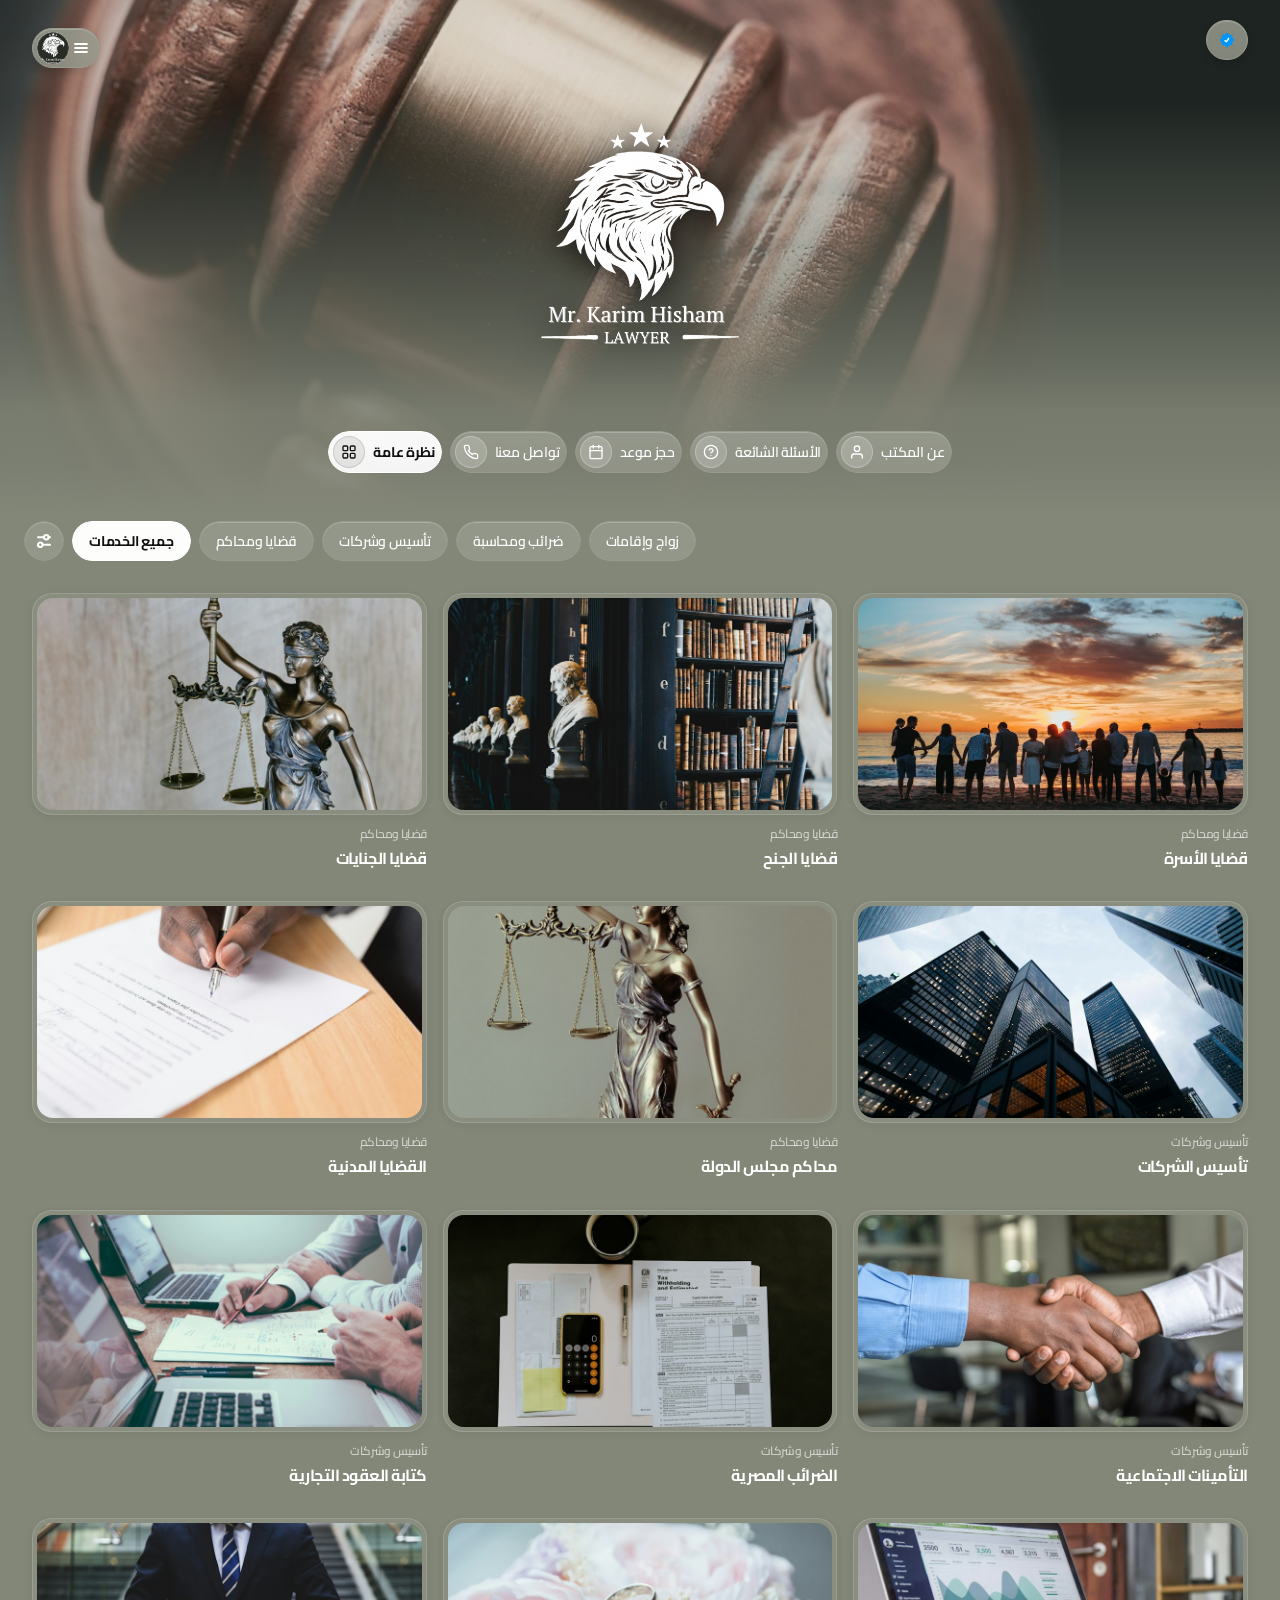
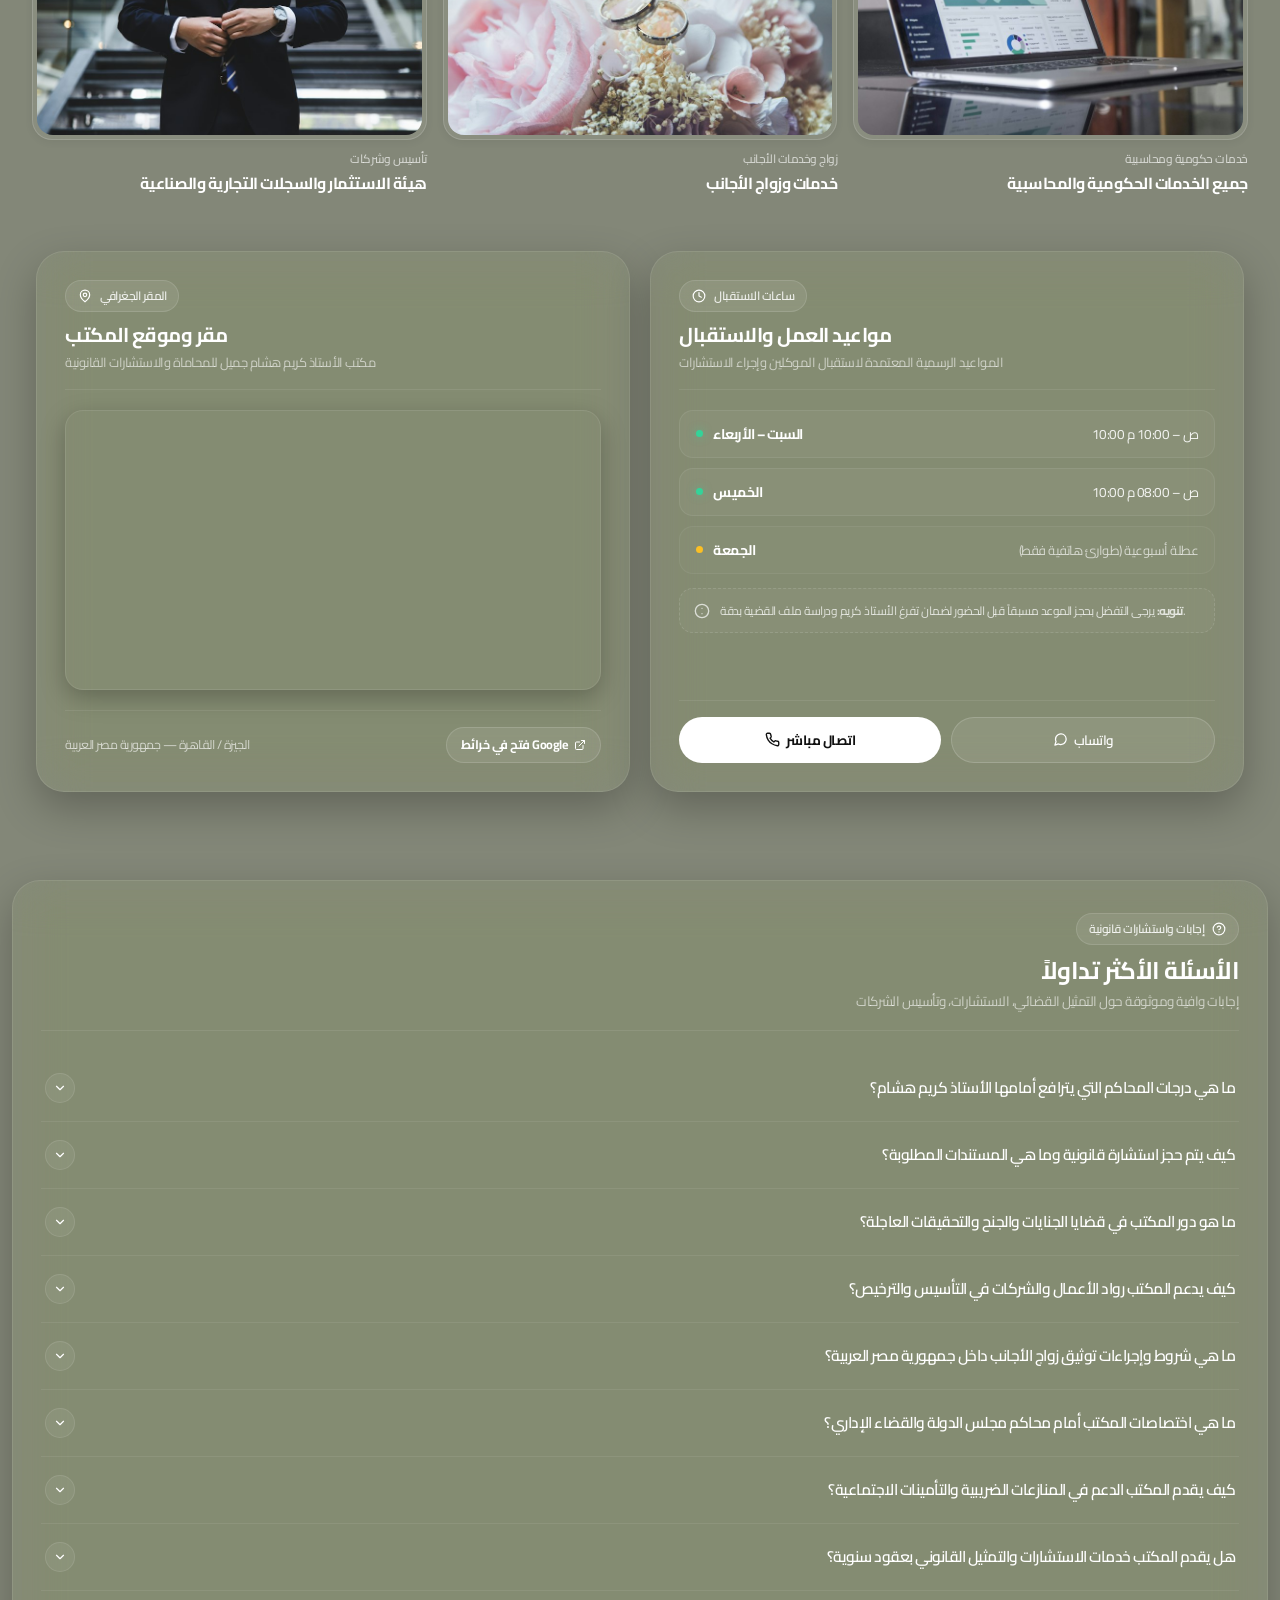
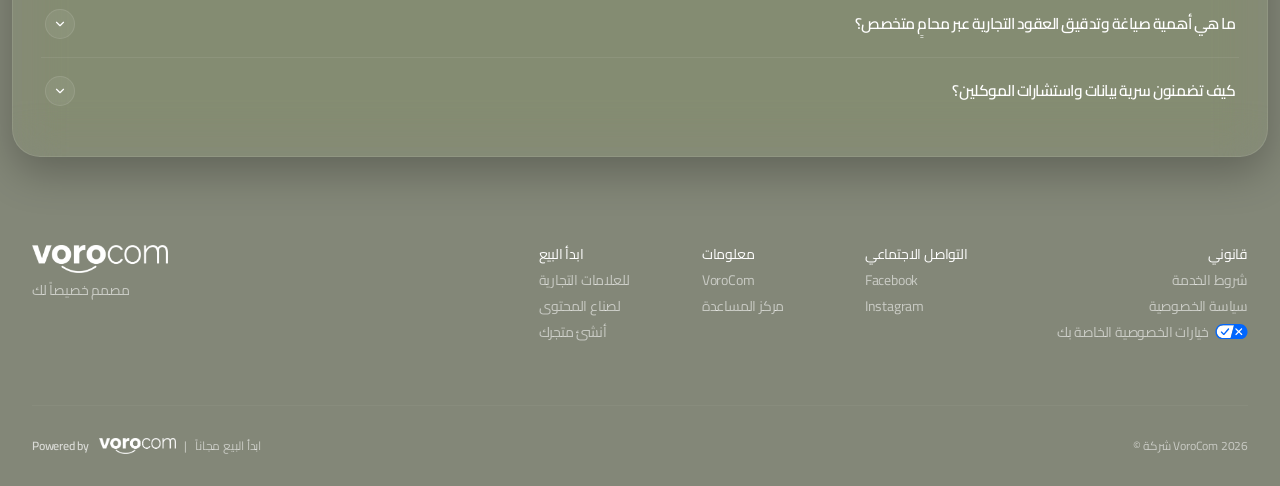
==== commit 6042b42f: "feat(ui): restore blue verified badge and responsive store menu pill layout" ====
--- a/index.html
+++ b/index.html
@@ -528,6 +528,59 @@
 #store-menu-dialog span,
 #store-menu-dialog a {
   color: #ffffff;
+}
+
+/* Header Store Menu Button (Responsive Pill layout) */
+[data-testid="store-menu-button"] {
+  min-height: 40px !important;
+  height: 40px !important;
+  border-radius: 9999px !important;
+}
+
+@media (min-width: 768px) {
+  [data-testid="store-menu-button"] {
+    width: auto !important;
+    min-width: unset !important;
+    padding: 4px 10px 4px 4px !important;
+    display: inline-flex !important;
+    align-items: center !important;
+  }
+  [data-testid="store-menu-button"] [data-testid="merchant-logo-container"] {
+    display: flex !important;
+    width: 32px !important;
+    height: 32px !important;
+  }
+  [data-testid="store-menu-button"] [data-testid="icon-hamburger-menu"] {
+    width: 16px !important;
+    height: 16px !important;
+  }
+}
+
+@media (max-width: 767px) {
+  [data-testid="store-menu-button"] {
+    width: 40px !important;
+    min-width: 40px !important;
+    padding: 0 !important;
+    display: inline-flex !important;
+    align-items: center !important;
+    justify-content: center !important;
+  }
+  [data-testid="store-menu-button"] [data-testid="merchant-logo-container"] {
+    display: none !important;
+  }
+  [data-testid="store-menu-button"] [data-testid="icon-hamburger-menu"] {
+    width: 18px !important;
+    height: 18px !important;
+  }
+}
+
+@media (min-width: 640px) {
+  .badge-text-desktop { display: inline-block !important; }
+  .badge-text-mobile { display: none !important; }
+}
+@media (max-width: 639px) {
+  .badge-text-desktop { display: none !important; }
+  .badge-text-mobile { display: inline-block !important; }
 }
 </style>
 <link href="https://fonts.googleapis.com" rel="preconnect"/>
@@ -815,12 +868,13 @@
     </div>
   </div>
 </div>
-<div class="w-full lg:grid lg:grid-cols-[4.75rem_1fr] lg:bg-bg"><div class="pointer-events-auto fixed bottom-0 z-40 w-full rounded-[28px_28px_0_0] max-lg:z-[60] max-lg:border-[0.5px] max-lg:border-border-image max-lg:bg-bg-fill max-lg:shadow-[0_2px_16px_0_rgba(0,0,0,0.08)] lg:sticky lg:top-0 lg:h-screen lg:hover:z-[60]" data-testid="HeaderWrapper" style="view-transition-name:header-wrapper"><div class="relative h-full"><header class="relative mx-auto my-space-0 h-full max-w-largePageWidth py-space-12 transition-all max-lg:px-space-16 lg:py-space-20" data-testid="header"><div class="flex h-full items-center justify-center max-lg:gap-space-20 lg:flex-col lg:justify-between"><div class="flex h-space-32 w-space-32 items-center justify-center gap-space-40 max-lg:hidden lg:flex-col transition-scale duration-300 ease-in-out hover:scale-105 relative p-space-8"><a data-discover="true" data-testid="ShopLogoLink" href="https://vorocom.com" rel="noopener noreferrer" style="display:flex;align-items:center;justify-content:center;" target="_blank" title="VoroCom"><img alt="VoroCom" src="/assets/vorocom_logo.png" style="max-height:22px;max-width:38px;object-fit:contain;"/></a></div><div class="pointer-events-none flex items-center gap-space-20 lg:flex-col lg:[&amp;:hover_[data-tooltip]]:visible lg:[&amp;:hover_[data-tooltip]]:[transition:opacity_150ms_0ms,visibility_150ms_800ms]"><div class="pointer-events-auto relative flex items-center lg:[&amp;:hover&gt;[data-tooltip]]:opacity-100 lg:[&amp;:hover&gt;[data-tooltip]]:[transition:opacity_150ms_0ms,visibility_150ms_0ms]"><a aria-label="الرئيسية" class="transition relative flex items-center justify-center active:scale-[0.96] p-space-12 opacity-35 hover:opacity-100 hover:scale-105" data-discover="true" data-testid="HeaderLink-Home" href="/?_m_home=1"><svg class="text-text-fixed-dark" data-testid="icon-home-filled" fill="none" height="24" stroke="none" style="width:24px;height:24px" viewbox="0 0 24 24" width="24" xmlns="http://www.w3.org/2000/svg"><path d="M12.4919 1.79131C12.1691 1.70937 11.8309 1.70937 11.508 1.79131C11.1337 1.88631 10.813 2.11797 10.5574 2.30261L10.4865 2.35369L1.91784 8.48811C1.46877 8.8096 1.36536 9.43427 1.68685 9.88333C2.00834 10.3324 2.633 10.4358 3.08207 10.1143L3.99997 9.45718L3.99997 15.2413C3.99995 16.0463 3.99994 16.7106 4.04416 17.2518C4.09009 17.8139 4.18865 18.3306 4.43594 18.816C4.81944 19.5686 5.43136 20.1805 6.18401 20.564C6.66934 20.8113 7.18604 20.9099 7.74814 20.9558C8.28933 21 8.95368 21 9.75864 21H14.2413C15.0463 21 15.7106 21 16.2518 20.9558C16.8139 20.9099 17.3306 20.8113 17.8159 20.564C18.5686 20.1805 19.1805 19.5686 19.564 18.816C19.8113 18.3306 19.9098 17.8139 19.9558 17.2518C20 16.7106 20 16.0463 20 15.2413V9.45718L20.9179 10.1143C21.3669 10.4358 21.9916 10.3324 22.3131 9.88333C22.6346 9.43427 22.5312 8.8096 22.0821 8.48811L13.5135 2.35369L13.4425 2.30261C13.187 2.11797 12.8663 1.88631 12.4919 1.79131Z" fill="currentColor"></path></svg></a><div aria-hidden="true" class="pointer-events-none invisible absolute left-[calc(100%+6px)] flex flex-col items-center justify-center rounded-full border-[0.5px] border-border-image bg-bg-fill p-space-4 px-space-10 whitespace-nowrap opacity-0 shadow-s max-lg:hidden lg:[transition:opacity_150ms_0ms,visibility_150ms_0ms]" data-tooltip="true"><p class="font-caption text-caption">الرئيسية</p></div></div><div class="pointer-events-auto relative flex items-center lg:[&amp;:hover&gt;[data-tooltip]]:opacity-100 lg:[&amp;:hover&gt;[data-tooltip]]:[transition:opacity_150ms_0ms,visibility_150ms_0ms]"><a aria-label="استكشف" class="transition relative flex items-center justify-center active:scale-[0.96] p-space-12 opacity-35 hover:opacity-100 hover:scale-105" data-discover="true" data-testid="HeaderLink-Explore" href="/categories"><svg class="text-text-fixed-dark" data-testid="icon-grid-filled" fill="none" height="24" stroke="none" style="width:24px;height:24px" viewbox="0 0 24 24" width="24" xmlns="http://www.w3.org/2000/svg"><path d="M4.28174 11.1675C3.5083 11.1675 2.92822 10.9777 2.5415 10.5981C2.16195 10.2114 1.97217 9.61702 1.97217 8.81494V4.32471C1.97217 3.52979 2.16195 2.93896 2.5415 2.55225C2.92822 2.16553 3.5083 1.97217 4.28174 1.97217H8.84717C9.62061 1.97217 10.2007 2.16553 10.5874 2.55225C10.9741 2.93896 11.1675 3.52979 11.1675 4.32471V8.81494C11.1675 9.61702 10.9741 10.2114 10.5874 10.5981C10.2007 10.9777 9.62061 11.1675 8.84717 11.1675H4.28174ZM15.1528 11.1675C14.3794 11.1675 13.7993 10.9777 13.4126 10.5981C13.0259 10.2114 12.8325 9.61702 12.8325 8.81494V4.32471C12.8325 3.52979 13.0259 2.93896 13.4126 2.55225C13.7993 2.16553 14.3794 1.97217 15.1528 1.97217H19.7183C20.4917 1.97217 21.0682 2.16553 21.4478 2.55225C21.8345 2.93896 22.0278 3.52979 22.0278 4.32471V8.81494C22.0278 9.61702 21.8345 10.2114 21.4478 10.5981C21.0682 10.9777 20.4917 11.1675 19.7183 11.1675H15.1528ZM4.28174 22.0278C3.5083 22.0278 2.92822 21.8345 2.5415 21.4478C2.16195 21.0682 1.97217 20.4774 1.97217 19.6753V15.1958C1.97217 14.4009 2.16195 13.8101 2.5415 13.4233C2.92822 13.0366 3.5083 12.8433 4.28174 12.8433H8.84717C9.62061 12.8433 10.2007 13.0366 10.5874 13.4233C10.9741 13.8101 11.1675 14.4009 11.1675 15.1958V19.6753C11.1675 20.4774 10.9741 21.0682 10.5874 21.4478C10.2007 21.8345 9.62061 22.0278 8.84717 22.0278H4.28174ZM15.1528 22.0278C14.3794 22.0278 13.7993 21.8345 13.4126 21.4478C13.0259 21.0682 12.8325 20.4774 12.8325 19.6753V15.1958C12.8325 14.4009 13.0259 13.8101 13.4126 13.4233C13.7993 13.0366 14.3794 12.8433 15.1528 12.8433H19.7183C20.4917 12.8433 21.0682 13.0366 21.4478 13.4233C21.8345 13.8101 22.0278 14.4009 22.0278 15.1958V19.6753C22.0278 20.4774 21.8345 21.0682 21.4478 21.4478C21.0682 21.8345 20.4917 22.0278 19.7183 22.0278H15.1528Z" fill="black"></path></svg></a><div aria-hidden="true" class="pointer-events-none invisible absolute left-[calc(100%+6px)] flex flex-col items-center justify-center rounded-full border-[0.5px] border-border-image bg-bg-fill p-space-4 px-space-10 whitespace-nowrap opacity-0 shadow-s max-lg:hidden lg:[transition:opacity_150ms_0ms,visibility_150ms_0ms]" data-tooltip="true"><p class="font-caption text-caption">استكشف</p></div></div><div class="pointer-events-auto relative flex items-center lg:[&amp;:hover&gt;[data-tooltip]]:opacity-100 lg:[&amp;:hover&gt;[data-tooltip]]:[transition:opacity_150ms_0ms,visibility_150ms_0ms]"><a aria-label="عرض السلة" class='transition relative grid place-items-center justify-center active:[transform:scale(0.96)] p-space-12 rounded-full before:absolute before:inset-0 before:scale-50 before:rounded-full before:bg-bg-fill-brand before:opacity-0 before:shadow-l before:transition-all before:duration-100 before:ease-in-out before:content-[""] opacity-35 hover:[transform:scale(1.05)] hover:opacity-100' data-discover="true" data-testid="cart-indicator" href="/cart"><svg class="relative col-start-1 row-start-1 text-text-fixed-dark" data-testid="icon-cart-filled" fill="none" height="24" stroke="none" style="width:24px;height:24px" viewbox="0 0 24 24" width="24" xmlns="http://www.w3.org/2000/svg"><path d="M7.2207 20.0986C8.244 20.0988 9.07399 20.9289 9.07422 21.9521C9.0741 22.9755 8.24407 23.8055 7.2207 23.8057C6.1974 23.8055 5.36731 22.9755 5.36719 21.9521C5.36742 20.9289 6.19747 20.0988 7.2207 20.0986ZM17.7764 20.0986C18.7997 20.0988 19.6297 20.9289 19.6299 21.9521C19.6298 22.9755 18.7997 23.8055 17.7764 23.8057C16.7531 23.8055 15.923 22.9755 15.9229 21.9521C15.9231 20.9289 16.7531 20.0988 17.7764 20.0986ZM4.34082 1.19824C4.78369 1.23766 5.15287 1.56749 5.23535 2.01172L5.88672 5.52441H19.5928C20.8152 5.52463 21.7515 6.61231 21.5703 7.82129L20.502 14.9443C20.2083 16.9022 18.5265 18.3512 16.5469 18.3516H9.5918C7.66976 18.3516 6.01889 16.9841 5.66113 15.0957L4.07324 6.71094L4.07227 6.70703L3.41992 3.19434H1.00391C0.451621 3.19434 0.00390625 2.74662 0.00390625 2.19434C0.00390625 1.64205 0.451621 1.19434 1.00391 1.19434H4.25195L4.34082 1.19824Z" fill="currentColor"></path></svg></a><div aria-hidden="true" class="pointer-events-none invisible absolute left-[calc(100%+6px)] flex flex-col items-center justify-center rounded-full border-[0.5px] border-border-image bg-bg-fill p-space-4 px-space-10 whitespace-nowrap opacity-0 shadow-s max-lg:hidden lg:[transition:opacity_150ms_0ms,visibility_150ms_0ms]" data-tooltip="true"><p class="font-caption text-caption">عرض السلة</p></div></div><div class="pointer-events-auto relative flex items-center lg:[&amp;:hover&gt;[data-tooltip]]:opacity-100 lg:[&amp;:hover&gt;[data-tooltip]]:[transition:opacity_150ms_0ms,visibility_150ms_0ms]"><a aria-label="العروض" class="transition relative flex items-center justify-center active:scale-[0.96] p-space-12 opacity-35 hover:opacity-100 hover:scale-105" data-discover="true" data-testid="HeaderLink-Deals" href="/offers"><svg class="text-text-fixed-dark" data-testid="icon-tag-filled" fill="none" height="24" stroke="none" style="width:24px;height:24px" viewbox="0 0 24 24" width="24" xmlns="http://www.w3.org/2000/svg"><path d="M10.6719 2C11.4674 2.00008 12.2304 2.31637 12.793 2.87891L20.793 10.8789C21.9643 12.0504 21.9643 13.9496 20.793 15.1211L15.1211 20.793C13.9496 21.9643 12.0504 21.9643 10.8789 20.793L2.87891 12.793C2.31637 12.2304 2.00008 11.4674 2 10.6719V6.32812C2.00008 5.53258 2.31637 4.76957 2.87891 4.20703L4.20703 2.87891C4.76957 2.31637 5.53258 2.00008 6.32812 2H10.6719ZM8 6C6.89543 6 6 6.89543 6 8C6 9.10457 6.89543 10 8 10C9.10457 10 10 9.10457 10 8C10 6.89543 9.10457 6 8 6Z" fill="currentColor"></path></svg></a><div aria-hidden="true" class="pointer-events-none invisible absolute left-[calc(100%+6px)] flex flex-col items-center justify-center rounded-full border-[0.5px] border-border-image bg-bg-fill p-space-4 px-space-10 whitespace-nowrap opacity-0 shadow-s max-lg:hidden lg:[transition:opacity_150ms_0ms,visibility_150ms_0ms]" data-tooltip="true"><p class="font-caption text-caption">العروض</p></div></div><div class="max-lg:hidden pointer-events-auto relative flex items-center lg:[&amp;:hover&gt;[data-tooltip]]:opacity-100 lg:[&amp;:hover&gt;[data-tooltip]]:[transition:opacity_150ms_0ms,visibility_150ms_0ms]"><a aria-label="الطلبات" class="transition relative flex items-center justify-center active:scale-[0.96] p-space-12 opacity-35 hover:opacity-100 hover:scale-105" data-discover="true" data-testid="HeaderLink-Orders" href="/orders"><svg class="text-text-fixed-dark" data-testid="icon-order-filled" fill="none" height="24" stroke="none" style="width:24px;height:24px" viewbox="0 0 24 24" width="24" xmlns="http://www.w3.org/2000/svg"><path d="M15.9297 3C16.9327 3.00002 17.8694 3.50136 18.4258 4.33594L20.4961 7.44141C20.8246 7.93419 21 8.51322 21 9.10547V17C21 19.2091 19.2091 21 17 21H7C4.79086 21 3 19.2091 3 17V9.10547C3.00002 8.51322 3.17539 7.93419 3.50391 7.44141L5.57422 4.33594C6.13061 3.50136 7.06727 3.00002 8.07031 3H15.9297ZM12 4C11.4477 4 11 4.44772 11 5V8H6C5.44772 8 5 8.44772 5 9C5 9.55228 5.44772 10 6 10H18C18.5523 10 19 9.55228 19 9C19 8.44772 18.5523 8 18 8H13V5C13 4.44772 12.5523 4 12 4Z" fill="currentColor"></path></svg></a><div aria-hidden="true" class="pointer-events-none invisible absolute left-[calc(100%+6px)] flex flex-col items-center justify-center rounded-full border-[0.5px] border-border-image bg-bg-fill p-space-4 px-space-10 whitespace-nowrap opacity-0 shadow-s max-lg:hidden lg:[transition:opacity_150ms_0ms,visibility_150ms_0ms]" data-tooltip="true"><p class="font-caption text-caption">الطلبات</p></div></div></div><div class="flex items-center gap-space-8 lg:flex-col"><div class="transition-scale duration-300 ease-in-out hover:scale-105 relative p-space-8"><a data-discover="true" href="/account"><div class="rounded-radius-max hover:shadow-s"><div class="relative flex items-center justify-center overflow-hidden text-text-fixed-light rounded-radius-max after:pointer-events-none after:absolute after:inset-0 after:rounded-[inherit] after:border-[0.5px] after:border-solid after:border-border-image size-space-32" data-testid="avatar" style="background-color:var(--bg-fill-fixed-light);background-image:radial-gradient(ellipse 80% 80% at 23.9% 18.8%, rgba(247, 245, 255, 0.36708) 0%, rgba(247, 245, 255, 0.3382) 12.5%, rgba(247, 245, 255, 0.2793) 25%, rgba(247, 245, 255, 0.19456) 37.5%, rgba(247, 245, 255, 0.1083) 50%, rgba(247, 245, 255, 0.04598) 62.5%, rgba(247, 245, 255, 0.01482) 75%, rgba(247, 245, 255, 0.00342) 87.5%, rgba(247, 245, 255, 0.00076) 100%), linear-gradient(rgba(156, 131, 248, 0.8), rgba(156, 131, 248, 0.8))"><span class="relative text-center font-bodyTitleLarge text-bodyTitleLarge">A</span></div></div></a></div></div></div></header></div></div><div class="relative col-start-2 row-start-1 w-full lg:max-w-[calc(100vw-4.75rem)] lg:p-space-8 lg:pl-0" data-id="content-wrapper-root"><div class="w-full relative min-h-full overflow-x-clip lg:bg-bg-fill"><div class="z-10 h-fit overflow-hidden"></div><div class="fixed bottom-space-36 z-[50] flex justify-center lg:pointer-events-none lg:right-space-8 lg:left-[4.75rem]" data-testid="bottom-omnibox-container"><div class="pointer-events-auto relative w-full max-w-[600px] lg:pointer-events-none"><div class="relative"><div class="relative lg:block lg:w-full lg:h-[64px] lg:pointer-events-none lg:mx-auto lg:max-w-[512px] lg:transition-[max-width] lg:duration-[320ms] lg:ease-[cubic-bezier(.2,0,0,1)]"><div class="group rounded-[32px] outline-hidden lg:pointer-events-auto lg:absolute p-space-12 lg:p-space-12 lg:w-full lg:transition-[height,max-height,box-shadow] lg:duration-[320ms] lg:ease-[cubic-bezier(.2,0,0,1)] lg:overflow-hidden lg:[box-shadow:0px_0px_1px_0px_rgba(0,0,0,0.12),0px_12px_64px_0px_rgba(0,0,0,0.2)] lg:bg-bg-overlay-fixed-light-75 lg:backdrop-blur-lg lg:max-h-[45dvh] lg:bottom-0" data-testid="omnibox-container" style="--omnibox-collapsed-agent-height:160px"><div class="relative overflow-hidden bg-[rgba(255,255,255,0.9)] backdrop-blur-[10px] lg:bg-transparent lg:backdrop-blur-none _agentPreviewContent_18dsa_2" data-testid="typeahead-content-container"><div class="relative z-10 h-auto w-full lg:h-fit lg:max-h-[calc(45dvh-88px)] scrollbar-hide overflow-y-auto overscroll-contain" data-testid="typeahead-content-scrollable-container" style="height:0;mask-image:linear-gradient(to bottom, black 0%, black 100%);-webkit-mask-image:linear-gradient(to bottom, black 0%, black 100%)"><div class="h-auto min-h-0 w-full lg:h-fit lg:overflow-hidden"></div></div></div><div class="hidden lg:block" data-search-mobile-state="closed" data-testid="omnibox-search-shell"><form><div class="flex flex-row gap-space-16 bg-bg-fill lg:bottom-none lg:opacity-100 rounded-[32px] lg:!bg-transparent lg:shadow-none lg:p-space-0 lg:inset-x-space-8 lg:block p-space-8 shadow-m"><div class="flex w-full flex-col"><div class="relative flex w-full flex-col items-center lg:min-h-space-40"><textarea aria-label="Search products and stores" autocomplete="off" class="scrollbar-hide max-h-[90px] min-h-space-40 w-full resize-none overflow-y-auto bg-transparent py-space-8 text-bodyLarge text-text outline-hidden placeholder:text-left placeholder:text-text-tertiary placeholder:overflow-hidden placeholder:text-ellipsis placeholder:whitespace-nowrap pr-space-16 lg:pr-[50px] pl-space-16" data-testid="search-input" enterkeyhint="search" maxlength="2048" name="search" placeholder="What are you shopping for today?" role="searchbox" rows="1"></textarea><div class="z-10 flex w-full justify-end h-space-40 items-end gap-space-8 lg:absolute lg:bottom-0 lg:right-0 lg:w-auto"><button aria-label="مسح البحث" class="group flex h-space-40 items-center justify-center rounded-radius-max px-space-10 transition-[background-color,box-shadow] duration-[320ms] ease-[cubic-bezier(.2,0,0,1)] cursor-not-allowed bg-bg-overlay-fixed-dark-04 shadow-none active:scale-100" data-testid="search-submit-button" disabled="" type="button"><svg class="transition-colors duration-[320ms] ease-[cubic-bezier(.2,0,0,1)] text-text-tertiary hidden lg:block" data-testid="icon-arrow-right" fill="none" height="24" stroke="none" style="width:20px;height:20px" viewbox="0 0 24 24" width="24" xmlns="http://www.w3.org/2000/svg"><path d="m14 6 6 6m0 0-6 6m6-6H4" stroke="currentColor" stroke-linecap="round" stroke-linejoin="round" stroke-width="2.67"></path></svg><svg class="text-text-tertiary block lg:hidden" data-testid="icon-arrow-up" fill="none" height="24" stroke="none" style="width:20px;height:20px" viewbox="0 0 24 24" width="24" xmlns="http://www.w3.org/2000/svg"><path d="m6 10 6-6m0 0 6 6m-6-6v16" stroke="currentColor" stroke-linecap="round" stroke-linejoin="round" stroke-width="2.67"></path></svg></button></div></div></div></div></form></div></div></div></div></div></div><div class="relative lg:in-data-navigation-overlay:-ml-(--nav-content-offset) lg:in-data-navigation-overlay:pl-(--nav-content-offset)" data-testid="store-screen-v2" style="background-color:#838778FF"><div class="dark"></div><div class="sticky top-0 left-0 mb-[-200px] w-full md:mb-[max(-600px,-55vh)] lg:in-data-navigation-overlay:-ml-(--nav-content-offset) lg:in-data-navigation-overlay:w-[calc(100%+var(--nav-content-offset))] pt-space-20" data-testid="store-header-background"><div class="transition-all duration-300 opacity-100"><div class="h-[200px] max-h-[600px] w-full md:h-[55vh]"><div class="absolute inset-0"><div class="ml-auto flex h-full" data-testid="store-media-background"><div class="relative flex w-full md:overflow-hidden"><img alt="مكتب الأستاذ كريم هشام جميل - المحامي بالاستئناف" class="absolute size-full object-cover" data-testid="image" fetchpriority="high" loading="eager" sizes="100vw" src="/assets/hero_options/option1_architecture.jpg" srcset="/assets/hero_options/option1_architecture.jpg 800w, /assets/hero_options/option1_architecture.jpg 1600w" style="background-size:cover; object-position: center;"/><div class="absolute size-full transform-gpu bg-bg-overlay-fixed-dark-40 hidden" data-testid="store-media-scrim"></div></div></div><div aria-hidden="true" class="pointer-events-none absolute inset-0" data-testid="store-header-identity-scrim" style="background-color:color-mix(in srgb, #838778FF 20%, transparent);background-image:linear-gradient(180deg, transparent 20%, color-mix(in srgb, #838778FF 85%, transparent) 80%, color-mix(in srgb, #838778FF 85%, transparent) 100%)"></div><div aria-hidden="true" class="pointer-events-none absolute inset-0" data-testid="store-cover-fade" style="background-image:linear-gradient(180deg, transparent 72%, color-mix(in srgb, #838778FF 42%, transparent) 90.2%, #838778FF 100%)"></div></div></div></div></div><div class="dark"><div class="relative _pageLayoutMax_1vltb_1"><div class="absolute right-gutter"><button aria-label="متابَع" class="text-text hover:bg-[rgba(0,0,0,.1)] focus-visible:outline-hidden focus-visible:ring focus-visible:ring-border-input-active focus-visible:ring-offset-2 false glassy-effect text-buttonLarge font-buttonLarge rounded-radius-max min-h-space-44 p-space-12 transition active:scale-[0.99] min-w-0 px-space-12 py-[10px] relative" data-testid="follow-store-button" onclick="var b=document.getElementById('vorocom-verified-badge');if(b){b.style.display=(b.style.display==='block'?'none':'block');event.stopPropagation();}" style="min-height:40px;height:40px;background-color:hsla(76, 5.9%, 58%, 0.85);box-shadow:inset 0 1px 0 0 rgba(255, 255, 255, 0.2), 0 0 1px 0 rgba(0, 0, 0, 0.12), 0 4px 8px 0 rgba(0, 0, 0, 0.12);border:0.5px solid hsl(76, 5.9%, 58%)"><span class=""><svg class="text-text" data-testid="icon-checkmark-verify-filled" fill="none" height="24" stroke="none" style="width:16px;height:16px" viewBox="0 0 24 24" width="24" xmlns="http://www.w3.org/2000/svg"><path clip-rule="evenodd" d="M11.2929 1.29289C11.6834 0.902369 12.3166 0.902369 12.7071 1.29289L15.4142 4H19C19.5523 4 20 4.44772 20 5V8.58579L22.7071 11.2929C23.0976 11.6834 23.0976 12.3166 22.7071 12.7071L20 15.4142V19C20 19.5523 19.5523 20 19 20H15.4142L12.7071 22.7071C12.3166 23.0976 11.6834 23.0976 11.2929 22.7071L8.58579 20H5C4.44772 20 4 19.5523 4 19V15.4142L1.29289 12.7071C0.902369 12.3166 0.902369 11.6834 1.29289 11.2929L4 8.58579V5C4 4.44772 4.44772 4 5 4H8.58579L11.2929 1.29289ZM15.3192 10.3235C15.6359 9.87101 15.5259 9.24748 15.0735 8.93077C14.621 8.61405 13.9975 8.72409 13.6808 9.17654L10.8198 13.2636L9.6585 12.2474C9.24287 11.8837 8.61111 11.9259 8.24742 12.3415C7.88374 12.7571 7.92586 13.3889 8.3415 13.7526L10.3415 15.5026C10.5552 15.6896 10.8384 15.7769 11.1203 15.7427C11.4023 15.7086 11.6564 15.5561 11.8192 15.3235L15.3192 10.3235Z" fill="currentColor" fill-rule="evenodd"></path></svg></span>
-<div id="vorocom-verified-badge" class="vorocom-follow-tooltip z-[9999]" style="display:none; position:absolute; top:calc(100% + 8px); right:0; white-space: nowrap; background: rgba(22, 28, 20, 0.96); backdrop-filter: blur(12px); -webkit-backdrop-filter: blur(12px); border: 1px solid rgba(255, 255, 255, 0.2); padding: 8px 14px; border-radius: 9999px; box-shadow: 0 8px 24px rgba(0,0,0,0.5); font-family: 'Cairo', sans-serif; font-size: 13px; font-weight: 700; color: #ffffff; text-align: center;">
-هذا النشاط التجاري موثق ومُعتمد من قبل VoroCom
+<div class="w-full lg:grid lg:grid-cols-[4.75rem_1fr] lg:bg-bg"><div class="pointer-events-auto fixed bottom-0 z-40 w-full rounded-[28px_28px_0_0] max-lg:z-[60] max-lg:border-[0.5px] max-lg:border-border-image max-lg:bg-bg-fill max-lg:shadow-[0_2px_16px_0_rgba(0,0,0,0.08)] lg:sticky lg:top-0 lg:h-screen lg:hover:z-[60]" data-testid="HeaderWrapper" style="view-transition-name:header-wrapper"><div class="relative h-full"><header class="relative mx-auto my-space-0 h-full max-w-largePageWidth py-space-12 transition-all max-lg:px-space-16 lg:py-space-20" data-testid="header"><div class="flex h-full items-center justify-center max-lg:gap-space-20 lg:flex-col lg:justify-between"><div class="flex h-space-32 w-space-32 items-center justify-center gap-space-40 max-lg:hidden lg:flex-col transition-scale duration-300 ease-in-out hover:scale-105 relative p-space-8"><a data-discover="true" data-testid="ShopLogoLink" href="https://vorocom.com" rel="noopener noreferrer" style="display:flex;align-items:center;justify-content:center;" target="_blank" title="VoroCom"><img alt="VoroCom" src="/assets/vorocom_logo.png" style="max-height:22px;max-width:38px;object-fit:contain;"/></a></div><div class="pointer-events-none flex items-center gap-space-20 lg:flex-col lg:[&amp;:hover_[data-tooltip]]:visible lg:[&amp;:hover_[data-tooltip]]:[transition:opacity_150ms_0ms,visibility_150ms_800ms]"><div class="pointer-events-auto relative flex items-center lg:[&amp;:hover&gt;[data-tooltip]]:opacity-100 lg:[&amp;:hover&gt;[data-tooltip]]:[transition:opacity_150ms_0ms,visibility_150ms_0ms]"><a aria-label="الرئيسية" class="transition relative flex items-center justify-center active:scale-[0.96] p-space-12 opacity-35 hover:opacity-100 hover:scale-105" data-discover="true" data-testid="HeaderLink-Home" href="/?_m_home=1"><svg class="text-text-fixed-dark" data-testid="icon-home-filled" fill="none" height="24" stroke="none" style="width:24px;height:24px" viewbox="0 0 24 24" width="24" xmlns="http://www.w3.org/2000/svg"><path d="M12.4919 1.79131C12.1691 1.70937 11.8309 1.70937 11.508 1.79131C11.1337 1.88631 10.813 2.11797 10.5574 2.30261L10.4865 2.35369L1.91784 8.48811C1.46877 8.8096 1.36536 9.43427 1.68685 9.88333C2.00834 10.3324 2.633 10.4358 3.08207 10.1143L3.99997 9.45718L3.99997 15.2413C3.99995 16.0463 3.99994 16.7106 4.04416 17.2518C4.09009 17.8139 4.18865 18.3306 4.43594 18.816C4.81944 19.5686 5.43136 20.1805 6.18401 20.564C6.66934 20.8113 7.18604 20.9099 7.74814 20.9558C8.28933 21 8.95368 21 9.75864 21H14.2413C15.0463 21 15.7106 21 16.2518 20.9558C16.8139 20.9099 17.3306 20.8113 17.8159 20.564C18.5686 20.1805 19.1805 19.5686 19.564 18.816C19.8113 18.3306 19.9098 17.8139 19.9558 17.2518C20 16.7106 20 16.0463 20 15.2413V9.45718L20.9179 10.1143C21.3669 10.4358 21.9916 10.3324 22.3131 9.88333C22.6346 9.43427 22.5312 8.8096 22.0821 8.48811L13.5135 2.35369L13.4425 2.30261C13.187 2.11797 12.8663 1.88631 12.4919 1.79131Z" fill="currentColor"></path></svg></a><div aria-hidden="true" class="pointer-events-none invisible absolute left-[calc(100%+6px)] flex flex-col items-center justify-center rounded-full border-[0.5px] border-border-image bg-bg-fill p-space-4 px-space-10 whitespace-nowrap opacity-0 shadow-s max-lg:hidden lg:[transition:opacity_150ms_0ms,visibility_150ms_0ms]" data-tooltip="true"><p class="font-caption text-caption">الرئيسية</p></div></div><div class="pointer-events-auto relative flex items-center lg:[&amp;:hover&gt;[data-tooltip]]:opacity-100 lg:[&amp;:hover&gt;[data-tooltip]]:[transition:opacity_150ms_0ms,visibility_150ms_0ms]"><a aria-label="استكشف" class="transition relative flex items-center justify-center active:scale-[0.96] p-space-12 opacity-35 hover:opacity-100 hover:scale-105" data-discover="true" data-testid="HeaderLink-Explore" href="/categories"><svg class="text-text-fixed-dark" data-testid="icon-grid-filled" fill="none" height="24" stroke="none" style="width:24px;height:24px" viewbox="0 0 24 24" width="24" xmlns="http://www.w3.org/2000/svg"><path d="M4.28174 11.1675C3.5083 11.1675 2.92822 10.9777 2.5415 10.5981C2.16195 10.2114 1.97217 9.61702 1.97217 8.81494V4.32471C1.97217 3.52979 2.16195 2.93896 2.5415 2.55225C2.92822 2.16553 3.5083 1.97217 4.28174 1.97217H8.84717C9.62061 1.97217 10.2007 2.16553 10.5874 2.55225C10.9741 2.93896 11.1675 3.52979 11.1675 4.32471V8.81494C11.1675 9.61702 10.9741 10.2114 10.5874 10.5981C10.2007 10.9777 9.62061 11.1675 8.84717 11.1675H4.28174ZM15.1528 11.1675C14.3794 11.1675 13.7993 10.9777 13.4126 10.5981C13.0259 10.2114 12.8325 9.61702 12.8325 8.81494V4.32471C12.8325 3.52979 13.0259 2.93896 13.4126 2.55225C13.7993 2.16553 14.3794 1.97217 15.1528 1.97217H19.7183C20.4917 1.97217 21.0682 2.16553 21.4478 2.55225C21.8345 2.93896 22.0278 3.52979 22.0278 4.32471V8.81494C22.0278 9.61702 21.8345 10.2114 21.4478 10.5981C21.0682 10.9777 20.4917 11.1675 19.7183 11.1675H15.1528ZM4.28174 22.0278C3.5083 22.0278 2.92822 21.8345 2.5415 21.4478C2.16195 21.0682 1.97217 20.4774 1.97217 19.6753V15.1958C1.97217 14.4009 2.16195 13.8101 2.5415 13.4233C2.92822 13.0366 3.5083 12.8433 4.28174 12.8433H8.84717C9.62061 12.8433 10.2007 13.0366 10.5874 13.4233C10.9741 13.8101 11.1675 14.4009 11.1675 15.1958V19.6753C11.1675 20.4774 10.9741 21.0682 10.5874 21.4478C10.2007 21.8345 9.62061 22.0278 8.84717 22.0278H4.28174ZM15.1528 22.0278C14.3794 22.0278 13.7993 21.8345 13.4126 21.4478C13.0259 21.0682 12.8325 20.4774 12.8325 19.6753V15.1958C12.8325 14.4009 13.0259 13.8101 13.4126 13.4233C13.7993 13.0366 14.3794 12.8433 15.1528 12.8433H19.7183C20.4917 12.8433 21.0682 13.0366 21.4478 13.4233C21.8345 13.8101 22.0278 14.4009 22.0278 15.1958V19.6753C22.0278 20.4774 21.8345 21.0682 21.4478 21.4478C21.0682 21.8345 20.4917 22.0278 19.7183 22.0278H15.1528Z" fill="black"></path></svg></a><div aria-hidden="true" class="pointer-events-none invisible absolute left-[calc(100%+6px)] flex flex-col items-center justify-center rounded-full border-[0.5px] border-border-image bg-bg-fill p-space-4 px-space-10 whitespace-nowrap opacity-0 shadow-s max-lg:hidden lg:[transition:opacity_150ms_0ms,visibility_150ms_0ms]" data-tooltip="true"><p class="font-caption text-caption">استكشف</p></div></div><div class="pointer-events-auto relative flex items-center lg:[&amp;:hover&gt;[data-tooltip]]:opacity-100 lg:[&amp;:hover&gt;[data-tooltip]]:[transition:opacity_150ms_0ms,visibility_150ms_0ms]"><a aria-label="عرض السلة" class='transition relative grid place-items-center justify-center active:[transform:scale(0.96)] p-space-12 rounded-full before:absolute before:inset-0 before:scale-50 before:rounded-full before:bg-bg-fill-brand before:opacity-0 before:shadow-l before:transition-all before:duration-100 before:ease-in-out before:content-[""] opacity-35 hover:[transform:scale(1.05)] hover:opacity-100' data-discover="true" data-testid="cart-indicator" href="/cart"><svg class="relative col-start-1 row-start-1 text-text-fixed-dark" data-testid="icon-cart-filled" fill="none" height="24" stroke="none" style="width:24px;height:24px" viewbox="0 0 24 24" width="24" xmlns="http://www.w3.org/2000/svg"><path d="M7.2207 20.0986C8.244 20.0988 9.07399 20.9289 9.07422 21.9521C9.0741 22.9755 8.24407 23.8055 7.2207 23.8057C6.1974 23.8055 5.36731 22.9755 5.36719 21.9521C5.36742 20.9289 6.19747 20.0988 7.2207 20.0986ZM17.7764 20.0986C18.7997 20.0988 19.6297 20.9289 19.6299 21.9521C19.6298 22.9755 18.7997 23.8055 17.7764 23.8057C16.7531 23.8055 15.923 22.9755 15.9229 21.9521C15.9231 20.9289 16.7531 20.0988 17.7764 20.0986ZM4.34082 1.19824C4.78369 1.23766 5.15287 1.56749 5.23535 2.01172L5.88672 5.52441H19.5928C20.8152 5.52463 21.7515 6.61231 21.5703 7.82129L20.502 14.9443C20.2083 16.9022 18.5265 18.3512 16.5469 18.3516H9.5918C7.66976 18.3516 6.01889 16.9841 5.66113 15.0957L4.07324 6.71094L4.07227 6.70703L3.41992 3.19434H1.00391C0.451621 3.19434 0.00390625 2.74662 0.00390625 2.19434C0.00390625 1.64205 0.451621 1.19434 1.00391 1.19434H4.25195L4.34082 1.19824Z" fill="currentColor"></path></svg></a><div aria-hidden="true" class="pointer-events-none invisible absolute left-[calc(100%+6px)] flex flex-col items-center justify-center rounded-full border-[0.5px] border-border-image bg-bg-fill p-space-4 px-space-10 whitespace-nowrap opacity-0 shadow-s max-lg:hidden lg:[transition:opacity_150ms_0ms,visibility_150ms_0ms]" data-tooltip="true"><p class="font-caption text-caption">عرض السلة</p></div></div><div class="pointer-events-auto relative flex items-center lg:[&amp;:hover&gt;[data-tooltip]]:opacity-100 lg:[&amp;:hover&gt;[data-tooltip]]:[transition:opacity_150ms_0ms,visibility_150ms_0ms]"><a aria-label="العروض" class="transition relative flex items-center justify-center active:scale-[0.96] p-space-12 opacity-35 hover:opacity-100 hover:scale-105" data-discover="true" data-testid="HeaderLink-Deals" href="/offers"><svg class="text-text-fixed-dark" data-testid="icon-tag-filled" fill="none" height="24" stroke="none" style="width:24px;height:24px" viewbox="0 0 24 24" width="24" xmlns="http://www.w3.org/2000/svg"><path d="M10.6719 2C11.4674 2.00008 12.2304 2.31637 12.793 2.87891L20.793 10.8789C21.9643 12.0504 21.9643 13.9496 20.793 15.1211L15.1211 20.793C13.9496 21.9643 12.0504 21.9643 10.8789 20.793L2.87891 12.793C2.31637 12.2304 2.00008 11.4674 2 10.6719V6.32812C2.00008 5.53258 2.31637 4.76957 2.87891 4.20703L4.20703 2.87891C4.76957 2.31637 5.53258 2.00008 6.32812 2H10.6719ZM8 6C6.89543 6 6 6.89543 6 8C6 9.10457 6.89543 10 8 10C9.10457 10 10 9.10457 10 8C10 6.89543 9.10457 6 8 6Z" fill="currentColor"></path></svg></a><div aria-hidden="true" class="pointer-events-none invisible absolute left-[calc(100%+6px)] flex flex-col items-center justify-center rounded-full border-[0.5px] border-border-image bg-bg-fill p-space-4 px-space-10 whitespace-nowrap opacity-0 shadow-s max-lg:hidden lg:[transition:opacity_150ms_0ms,visibility_150ms_0ms]" data-tooltip="true"><p class="font-caption text-caption">العروض</p></div></div><div class="max-lg:hidden pointer-events-auto relative flex items-center lg:[&amp;:hover&gt;[data-tooltip]]:opacity-100 lg:[&amp;:hover&gt;[data-tooltip]]:[transition:opacity_150ms_0ms,visibility_150ms_0ms]"><a aria-label="الطلبات" class="transition relative flex items-center justify-center active:scale-[0.96] p-space-12 opacity-35 hover:opacity-100 hover:scale-105" data-discover="true" data-testid="HeaderLink-Orders" href="/orders"><svg class="text-text-fixed-dark" data-testid="icon-order-filled" fill="none" height="24" stroke="none" style="width:24px;height:24px" viewbox="0 0 24 24" width="24" xmlns="http://www.w3.org/2000/svg"><path d="M15.9297 3C16.9327 3.00002 17.8694 3.50136 18.4258 4.33594L20.4961 7.44141C20.8246 7.93419 21 8.51322 21 9.10547V17C21 19.2091 19.2091 21 17 21H7C4.79086 21 3 19.2091 3 17V9.10547C3.00002 8.51322 3.17539 7.93419 3.50391 7.44141L5.57422 4.33594C6.13061 3.50136 7.06727 3.00002 8.07031 3H15.9297ZM12 4C11.4477 4 11 4.44772 11 5V8H6C5.44772 8 5 8.44772 5 9C5 9.55228 5.44772 10 6 10H18C18.5523 10 19 9.55228 19 9C19 8.44772 18.5523 8 18 8H13V5C13 4.44772 12.5523 4 12 4Z" fill="currentColor"></path></svg></a><div aria-hidden="true" class="pointer-events-none invisible absolute left-[calc(100%+6px)] flex flex-col items-center justify-center rounded-full border-[0.5px] border-border-image bg-bg-fill p-space-4 px-space-10 whitespace-nowrap opacity-0 shadow-s max-lg:hidden lg:[transition:opacity_150ms_0ms,visibility_150ms_0ms]" data-tooltip="true"><p class="font-caption text-caption">الطلبات</p></div></div></div><div class="flex items-center gap-space-8 lg:flex-col"><div class="transition-scale duration-300 ease-in-out hover:scale-105 relative p-space-8"><a data-discover="true" href="/account"><div class="rounded-radius-max hover:shadow-s"><div class="relative flex items-center justify-center overflow-hidden text-text-fixed-light rounded-radius-max after:pointer-events-none after:absolute after:inset-0 after:rounded-[inherit] after:border-[0.5px] after:border-solid after:border-border-image size-space-32" data-testid="avatar" style="background-color:var(--bg-fill-fixed-light);background-image:radial-gradient(ellipse 80% 80% at 23.9% 18.8%, rgba(247, 245, 255, 0.36708) 0%, rgba(247, 245, 255, 0.3382) 12.5%, rgba(247, 245, 255, 0.2793) 25%, rgba(247, 245, 255, 0.19456) 37.5%, rgba(247, 245, 255, 0.1083) 50%, rgba(247, 245, 255, 0.04598) 62.5%, rgba(247, 245, 255, 0.01482) 75%, rgba(247, 245, 255, 0.00342) 87.5%, rgba(247, 245, 255, 0.00076) 100%), linear-gradient(rgba(156, 131, 248, 0.8), rgba(156, 131, 248, 0.8))"><span class="relative text-center font-bodyTitleLarge text-bodyTitleLarge">A</span></div></div></a></div></div></div></header></div></div><div class="relative col-start-2 row-start-1 w-full lg:max-w-[calc(100vw-4.75rem)] lg:p-space-8 lg:pl-0" data-id="content-wrapper-root"><div class="w-full relative min-h-full overflow-x-clip lg:bg-bg-fill"><div class="z-10 h-fit overflow-hidden"></div><div class="fixed bottom-space-36 z-[50] flex justify-center lg:pointer-events-none lg:right-space-8 lg:left-[4.75rem]" data-testid="bottom-omnibox-container"><div class="pointer-events-auto relative w-full max-w-[600px] lg:pointer-events-none"><div class="relative"><div class="relative lg:block lg:w-full lg:h-[64px] lg:pointer-events-none lg:mx-auto lg:max-w-[512px] lg:transition-[max-width] lg:duration-[320ms] lg:ease-[cubic-bezier(.2,0,0,1)]"><div class="group rounded-[32px] outline-hidden lg:pointer-events-auto lg:absolute p-space-12 lg:p-space-12 lg:w-full lg:transition-[height,max-height,box-shadow] lg:duration-[320ms] lg:ease-[cubic-bezier(.2,0,0,1)] lg:overflow-hidden lg:[box-shadow:0px_0px_1px_0px_rgba(0,0,0,0.12),0px_12px_64px_0px_rgba(0,0,0,0.2)] lg:bg-bg-overlay-fixed-light-75 lg:backdrop-blur-lg lg:max-h-[45dvh] lg:bottom-0" data-testid="omnibox-container" style="--omnibox-collapsed-agent-height:160px"><div class="relative overflow-hidden bg-[rgba(255,255,255,0.9)] backdrop-blur-[10px] lg:bg-transparent lg:backdrop-blur-none _agentPreviewContent_18dsa_2" data-testid="typeahead-content-container"><div class="relative z-10 h-auto w-full lg:h-fit lg:max-h-[calc(45dvh-88px)] scrollbar-hide overflow-y-auto overscroll-contain" data-testid="typeahead-content-scrollable-container" style="height:0;mask-image:linear-gradient(to bottom, black 0%, black 100%);-webkit-mask-image:linear-gradient(to bottom, black 0%, black 100%)"><div class="h-auto min-h-0 w-full lg:h-fit lg:overflow-hidden"></div></div></div><div class="hidden lg:block" data-search-mobile-state="closed" data-testid="omnibox-search-shell"><form><div class="flex flex-row gap-space-16 bg-bg-fill lg:bottom-none lg:opacity-100 rounded-[32px] lg:!bg-transparent lg:shadow-none lg:p-space-0 lg:inset-x-space-8 lg:block p-space-8 shadow-m"><div class="flex w-full flex-col"><div class="relative flex w-full flex-col items-center lg:min-h-space-40"><textarea aria-label="Search products and stores" autocomplete="off" class="scrollbar-hide max-h-[90px] min-h-space-40 w-full resize-none overflow-y-auto bg-transparent py-space-8 text-bodyLarge text-text outline-hidden placeholder:text-left placeholder:text-text-tertiary placeholder:overflow-hidden placeholder:text-ellipsis placeholder:whitespace-nowrap pr-space-16 lg:pr-[50px] pl-space-16" data-testid="search-input" enterkeyhint="search" maxlength="2048" name="search" placeholder="What are you shopping for today?" role="searchbox" rows="1"></textarea><div class="z-10 flex w-full justify-end h-space-40 items-end gap-space-8 lg:absolute lg:bottom-0 lg:right-0 lg:w-auto"><button aria-label="مسح البحث" class="group flex h-space-40 items-center justify-center rounded-radius-max px-space-10 transition-[background-color,box-shadow] duration-[320ms] ease-[cubic-bezier(.2,0,0,1)] cursor-not-allowed bg-bg-overlay-fixed-dark-04 shadow-none active:scale-100" data-testid="search-submit-button" disabled="" type="button"><svg class="transition-colors duration-[320ms] ease-[cubic-bezier(.2,0,0,1)] text-text-tertiary hidden lg:block" data-testid="icon-arrow-right" fill="none" height="24" stroke="none" style="width:20px;height:20px" viewbox="0 0 24 24" width="24" xmlns="http://www.w3.org/2000/svg"><path d="m14 6 6 6m0 0-6 6m6-6H4" stroke="currentColor" stroke-linecap="round" stroke-linejoin="round" stroke-width="2.67"></path></svg><svg class="text-text-tertiary block lg:hidden" data-testid="icon-arrow-up" fill="none" height="24" stroke="none" style="width:20px;height:20px" viewbox="0 0 24 24" width="24" xmlns="http://www.w3.org/2000/svg"><path d="m6 10 6-6m0 0 6 6m-6-6v16" stroke="currentColor" stroke-linecap="round" stroke-linejoin="round" stroke-width="2.67"></path></svg></button></div></div></div></div></form></div></div></div></div></div></div><div class="relative lg:in-data-navigation-overlay:-ml-(--nav-content-offset) lg:in-data-navigation-overlay:pl-(--nav-content-offset)" data-testid="store-screen-v2" style="background-color:#838778FF"><div class="dark"></div><div class="sticky top-0 left-0 mb-[-200px] w-full md:mb-[max(-600px,-55vh)] lg:in-data-navigation-overlay:-ml-(--nav-content-offset) lg:in-data-navigation-overlay:w-[calc(100%+var(--nav-content-offset))] pt-space-20" data-testid="store-header-background"><div class="transition-all duration-300 opacity-100"><div class="h-[200px] max-h-[600px] w-full md:h-[55vh]"><div class="absolute inset-0"><div class="ml-auto flex h-full" data-testid="store-media-background"><div class="relative flex w-full md:overflow-hidden"><img alt="مكتب الأستاذ كريم هشام جميل - المحامي بالاستئناف" class="absolute size-full object-cover" data-testid="image" fetchpriority="high" loading="eager" sizes="100vw" src="/assets/hero_options/option1_architecture.jpg" srcset="/assets/hero_options/option1_architecture.jpg 800w, /assets/hero_options/option1_architecture.jpg 1600w" style="background-size:cover; object-position: center;"/><div class="absolute size-full transform-gpu bg-bg-overlay-fixed-dark-40 hidden" data-testid="store-media-scrim"></div></div></div><div aria-hidden="true" class="pointer-events-none absolute inset-0" data-testid="store-header-identity-scrim" style="background-color:color-mix(in srgb, #838778FF 20%, transparent);background-image:linear-gradient(180deg, transparent 20%, color-mix(in srgb, #838778FF 85%, transparent) 80%, color-mix(in srgb, #838778FF 85%, transparent) 100%)"></div><div aria-hidden="true" class="pointer-events-none absolute inset-0" data-testid="store-cover-fade" style="background-image:linear-gradient(180deg, transparent 72%, color-mix(in srgb, #838778FF 42%, transparent) 90.2%, #838778FF 100%)"></div></div></div></div></div><div class="dark"><div class="relative _pageLayoutMax_1vltb_1"><div class="absolute right-gutter"><button aria-label="متابَع" class="text-text hover:bg-[rgba(0,0,0,.1)] focus-visible:outline-hidden focus-visible:ring focus-visible:ring-border-input-active focus-visible:ring-offset-2 false glassy-effect text-buttonLarge font-buttonLarge rounded-radius-max min-h-space-44 p-space-12 transition active:scale-[0.99] min-w-0 px-space-12 py-[10px] relative" data-testid="follow-store-button" onclick="var b=document.getElementById('vorocom-verified-badge');if(b){b.style.display=(b.style.display==='block'?'none':'block');event.stopPropagation();}" style="min-height:40px;height:40px;background-color:hsla(76, 5.9%, 58%, 0.85);box-shadow:inset 0 1px 0 0 rgba(255, 255, 255, 0.2), 0 0 1px 0 rgba(0, 0, 0, 0.12), 0 4px 8px 0 rgba(0, 0, 0, 0.12);border:0.5px solid hsl(76, 5.9%, 58%); z-index:60;"><span class=""><svg class="text-text" data-testid="icon-checkmark-verify-filled" fill="none" height="24" stroke="none" style="width:16px;height:16px" viewBox="0 0 24 24" width="24" xmlns="http://www.w3.org/2000/svg"><circle cx="12" cy="12" r="7.5" fill="#ffffff"/><path clip-rule="evenodd" d="M11.2929 1.29289C11.6834 0.902369 12.3166 0.902369 12.7071 1.29289L15.4142 4H19C19.5523 4 20 4.44772 20 5V8.58579L22.7071 11.2929C23.0976 11.6834 23.0976 12.3166 22.7071 12.7071L20 15.4142V19C20 19.5523 19.5523 20 19 20H15.4142L12.7071 22.7071C12.3166 23.0976 11.6834 23.0976 11.2929 22.7071L8.58579 20H5C4.44772 20 4 19.5523 4 19V15.4142L1.29289 12.7071C0.902369 12.3166 0.902369 11.6834 1.29289 11.2929L4 8.58579V5C4 4.44772 4.44772 4 5 4H8.58579L11.2929 1.29289ZM15.3192 10.3235C15.6359 9.87101 15.5259 9.24748 15.0735 8.93077C14.621 8.61405 13.9975 8.72409 13.6808 9.17654L10.8198 13.2636L9.6585 12.2474C9.24287 11.8837 8.61111 11.9259 8.24742 12.3415C7.88374 12.7571 7.92586 13.3889 8.3415 13.7526L10.3415 15.5026C10.5552 15.6896 10.8384 15.7769 11.1203 15.7427C11.4023 15.7086 11.6564 15.5561 11.8192 15.3235L15.3192 10.3235Z" fill="#0095F6" fill-rule="evenodd"></path></svg></span>
+<div id="vorocom-verified-badge" class="vorocom-follow-tooltip z-[9999]" style="display:none; position:absolute; top:calc(100% + 8px); right:0; background: rgba(22, 28, 20, 0.96); backdrop-filter: blur(12px); -webkit-backdrop-filter: blur(12px); border: 1px solid rgba(255, 255, 255, 0.2); border-radius: 9999px; box-shadow: 0 8px 24px rgba(0,0,0,0.5); font-family: 'Cairo', sans-serif; font-weight: 700; color: #ffffff; text-align: center; white-space: nowrap;">
+<span class="badge-text-desktop" style="font-size: 13px; padding: 8px 14px;">هذا النشاط التجاري موثق ومُعتمد من قبل VoroCom</span>
+<span class="badge-text-mobile" style="font-size: 11.5px; padding: 6px 12px;">نشاط موثق ومُعتمد من VoroCom</span>
 <div style="position: absolute; bottom: 100%; right: 14px; border-width: 6px; border-style: solid; border-color: transparent transparent rgba(22, 28, 20, 0.96) transparent;"></div>
 </div>
-</button></div></div><div class="pointer-events-none sticky top-space-20 flex justify-between px-gutter lg:top-[28px] _pageLayoutMax_1vltb_1 z-30"><div class="flex min-w-0 flex-1 items-center gap-space-8 md:pr-0 pr-[96px]"><button aria-label="قائمة المتجر" class="text-text hover:bg-[rgba(0,0,0,.1)] focus-visible:outline-hidden focus-visible:ring focus-visible:ring-border-input-active focus-visible:ring-offset-2 false glassy-effect text-buttonLarge font-buttonLarge rounded-radius-max min-h-space-44 transition active:scale-[0.99] pointer-events-auto shrink-0 p-space-4 pr-space-10 relative" data-testid="store-menu-button" style="min-height:40px;height:40px;background-color:hsla(76, 5.9%, 58%, 0.85);box-shadow:inset 0 1px 0 0 rgba(255, 255, 255, 0.2), 0 0 1px 0 rgba(0, 0, 0, 0.12), 0 4px 8px 0 rgba(0, 0, 0, 0.12);border:0.5px solid hsl(76, 5.9%, 58%)"><span class=""><div class="flex items-center gap-space-4"><div class="relative flex items-center overflow-hidden bg-bg-fill-fixed-light w-space-32 h-space-32 rounded-radius-max after:pointer-events-none after:absolute after:inset-0 after:rounded-[inherit] after:border after:border-border-image" data-testid="merchant-logo-container"><img alt="شعار المكتب" class="size-full object-contain p-[2px]" data-testid="merchant-logo" src="/assets/lawyer_logo.png" style="background-size:contain; background-color:#1e241c; border-radius:50%;"/><div aria-label="Comfrt" class="absolute inset-0 bg-bg-overlay-inverse-04"></div></div><svg class="text-text" data-testid="icon-hamburger-menu" fill="none" height="24" stroke="none" style="width:16px;height:16px" viewbox="0 0 24 24" width="24" xmlns="http://www.w3.org/2000/svg"><path d="M3 12H21M3 6H21M3 18H21" stroke="currentColor" stroke-linecap="round" stroke-linejoin="round" stroke-width="2"></path></svg></div></span></button><button aria-haspopup="dialog" aria-label="Search Comfrt" class="text-text hover:bg-[rgba(0,0,0,.1)] focus-visible:outline-hidden focus-visible:ring focus-visible:ring-border-input-active focus-visible:ring-offset-2 false glassy-effect text-buttonLarge font-buttonLarge rounded-radius-max min-h-space-44 p-space-12 transition active:scale-[0.99] pointer-events-auto md:hidden min-w-0 flex-1 px-space-12 py-space-8 text-left relative" style="min-height:40px;height:40px;background-color:hsla(76, 5.9%, 58%, 0.85);box-shadow:inset 0 1px 0 0 rgba(255, 255, 255, 0.2), 0 0 1px 0 rgba(0, 0, 0, 0.12), 0 4px 8px 0 rgba(0, 0, 0, 0.12);border:0.5px solid hsl(76, 5.9%, 58%)" type="button"><span class=""><span class="flex min-w-0 items-center gap-space-8"><svg class="shrink-0 text-text" data-testid="icon-search" fill="none" height="24" stroke="none" style="width:16px;height:16px" viewbox="0 0 24 24" width="24" xmlns="http://www.w3.org/2000/svg"><path d="M20 20L16.05 16.05M18 11C18 14.866 14.866 18 11 18C7.13401 18 4 14.866 4 11C4 7.13401 7.13401 4 11 4C14.866 4 18 7.13401 18 11Z" stroke="currentColor" stroke-linecap="round" stroke-width="2.67"></path></svg><span class="font-bodyLarge text-bodyLarge truncate text-text">ابحث في كومفرت...</span></span></span></button><div class="pointer-events-auto relative z-20 hidden shrink-0 overflow-visible transition-[width] duration-200 ease-out md:block w-[280px]" data-testid="store-header-desktop-search"><div class="flex flex-row gap-space-16"><div class="relative flex flex-1 items-center"><svg class="absolute left-[16px] text-text opacity-60 lg:left-[18px]" data-testid="icon-search" fill="none" height="24" stroke="none" style="width:20px;height:20px" viewbox="0 0 24 24" width="24" xmlns="http://www.w3.org/2000/svg"><path d="M20 20L16.05 16.05M18 11C18 14.866 14.866 18 11 18C7.13401 18 4 14.866 4 11C4 7.13401 7.13401 4 11 4C14.866 4 18 7.13401 18 11Z" stroke="currentColor" stroke-linecap="round" stroke-width="2.67"></path></svg><input aria-label="Search Comfrt" autocomplete="off" class="w-full overflow-hidden rounded-radius-28 border-1 border-border-image py-space-12 pr-space-36 pl-space-48 text-text placeholder:text-text placeholder:opacity-60 h-space-40 bg-bg-fill transition-[border-radius,background-color,width] duration-200 ease-out" data-testid="search-input" name="search" placeholder="ابحث في كومفرت..." role="searchbox" style="background-color:hsl(76, 5.9%, 58%);box-shadow:inset 0 1px 0 0 rgba(255, 255, 255, 0.2), 0 0 1px 0 rgba(0, 0, 0, 0.12), 0 4px 8px 0 rgba(0, 0, 0, 0.12)" type="search" value=""/></div></div></div></div></div><div class="relative mx-auto mt-space-16 mb-space-24 max-w-pageWidth px-space-20 sm:px-space-16 md:mb-space-40" data-header-layout="full-bleed" data-testid="store-header-content"><div class="flex flex-col gap-space-16 dark" data-testid="store-data-container"><div class="flex flex-col items-center justify-center h-[calc(25vh*.7)] md:h-[calc(50vh*.7)]" data-testid="store-data-wordmark-container"><h1 class="font-heroNormal text-heroNormal"><img alt="مكتب الأستاذ كريم هشام جميل - المحامي بالاستئناف" class="hero-center-logo object-contain" data-testid="store-data-wordmark" sizes="100vw" src="/assets/lawyer_logo.png" srcset="/assets/lawyer_logo.png 1x, /assets/lawyer_logo.png 2x" style="width:auto; height:230px; max-height:240px; max-width:420px; object-fit:contain; filter:drop-shadow(0 4px 16px rgba(0,0,0,0.85));"/></h1><div class="hidden" data-testid="shop-name-title-rating-tag-container" style="display:none !important;"><button aria-label="تقييمات" class="flex" data-testid="review-details"></button></div></div></div></div><div class="sticky top-space-20 flex justify-center overflow-visible transition-[margin-left,padding-left] duration-200 ease-out motion-reduce:transition-none lg:top-[28px] z-20" data-testid="store-navigation-container" style="margin-left:0"><div class="absolute -top-space-2 left-0 size-space-2 bg-transparent"></div><div class="scrollbar-hide flex gap-space-4 md:gap-space-8 scroll-m-space-16 overflow-x-scroll px-gutter pb-space-8 whitespace-nowrap" data-testid="store-navigation-bar">
+</button></div></div><div class="pointer-events-none sticky top-space-20 flex justify-between px-gutter lg:top-[28px] _pageLayoutMax_1vltb_1 z-30"><div class="flex min-w-0 flex-1 items-center gap-space-8 md:pr-0 pr-[96px]"><button aria-label="قائمة المتجر" class="text-text hover:bg-[rgba(0,0,0,.1)] focus-visible:outline-hidden focus-visible:ring focus-visible:ring-border-input-active focus-visible:ring-offset-2 false glassy-effect text-buttonLarge font-buttonLarge rounded-radius-max min-h-space-44 transition active:scale-[0.99] pointer-events-auto shrink-0 relative" data-testid="store-menu-button" style="min-height:40px;height:40px;background-color:hsla(76, 5.9%, 58%, 0.85);box-shadow:inset 0 1px 0 0 rgba(255, 255, 255, 0.2), 0 0 1px 0 rgba(0, 0, 0, 0.12), 0 4px 8px 0 rgba(0, 0, 0, 0.12);border:0.5px solid hsl(76, 5.9%, 58%)"><span class=""><div class="flex items-center gap-space-4"><div class="relative items-center overflow-hidden bg-bg-fill-fixed-light w-space-32 h-space-32 rounded-radius-max after:pointer-events-none after:absolute after:inset-0 after:rounded-[inherit] after:border after:border-border-image" data-testid="merchant-logo-container"><img alt="شعار المكتب" class="size-full object-contain p-[2px]" data-testid="merchant-logo" src="/assets/lawyer_logo.png" style="background-size:contain; background-color:#1e241c; border-radius:50%;"/><div aria-label="Comfrt" class="absolute inset-0 bg-bg-overlay-inverse-04"></div></div><svg class="text-text" data-testid="icon-hamburger-menu" fill="none" height="24" stroke="none" style="width:16px;height:16px" viewbox="0 0 24 24" width="24" xmlns="http://www.w3.org/2000/svg"><path d="M3 12H21M3 6H21M3 18H21" stroke="currentColor" stroke-linecap="round" stroke-linejoin="round" stroke-width="2.67"></path></svg></div></span></button><button aria-haspopup="dialog" aria-label="Search Comfrt" class="text-text hover:bg-[rgba(0,0,0,.1)] focus-visible:outline-hidden focus-visible:ring focus-visible:ring-border-input-active focus-visible:ring-offset-2 false glassy-effect text-buttonLarge font-buttonLarge rounded-radius-max min-h-space-44 p-space-12 transition active:scale-[0.99] pointer-events-auto md:hidden min-w-0 flex-1 px-space-12 py-space-8 text-left relative" style="min-height:40px;height:40px;background-color:hsla(76, 5.9%, 58%, 0.85);box-shadow:inset 0 1px 0 0 rgba(255, 255, 255, 0.2), 0 0 1px 0 rgba(0, 0, 0, 0.12), 0 4px 8px 0 rgba(0, 0, 0, 0.12);border:0.5px solid hsl(76, 5.9%, 58%)" type="button"><span class=""><span class="flex min-w-0 items-center gap-space-8"><svg class="shrink-0 text-text" data-testid="icon-search" fill="none" height="24" stroke="none" style="width:16px;height:16px" viewbox="0 0 24 24" width="24" xmlns="http://www.w3.org/2000/svg"><path d="M20 20L16.05 16.05M18 11C18 14.866 14.866 18 11 18C7.13401 18 4 14.866 4 11C4 7.13401 7.13401 4 11 4C14.866 4 18 7.13401 18 11Z" stroke="currentColor" stroke-linecap="round" stroke-width="2.67"></path></svg><span class="font-bodyLarge text-bodyLarge truncate text-text">ابحث في كومفرت...</span></span></span></button><div class="pointer-events-auto relative z-20 hidden shrink-0 overflow-visible transition-[width] duration-200 ease-out md:block w-[280px]" data-testid="store-header-desktop-search"><div class="flex flex-row gap-space-16"><div class="relative flex flex-1 items-center"><svg class="absolute left-[16px] text-text opacity-60 lg:left-[18px]" data-testid="icon-search" fill="none" height="24" stroke="none" style="width:20px;height:20px" viewbox="0 0 24 24" width="24" xmlns="http://www.w3.org/2000/svg"><path d="M20 20L16.05 16.05M18 11C18 14.866 14.866 18 11 18C7.13401 18 4 14.866 4 11C4 7.13401 7.13401 4 11 4C14.866 4 18 7.13401 18 11Z" stroke="currentColor" stroke-linecap="round" stroke-width="2.67"></path></svg><input aria-label="Search Comfrt" autocomplete="off" class="w-full overflow-hidden rounded-radius-28 border-1 border-border-image py-space-12 pr-space-36 pl-space-48 text-text placeholder:text-text placeholder:opacity-60 h-space-40 bg-bg-fill transition-[border-radius,background-color,width] duration-200 ease-out" data-testid="search-input" name="search" placeholder="ابحث في كومفرت..." role="searchbox" style="background-color:hsl(76, 5.9%, 58%);box-shadow:inset 0 1px 0 0 rgba(255, 255, 255, 0.2), 0 0 1px 0 rgba(0, 0, 0, 0.12), 0 4px 8px 0 rgba(0, 0, 0, 0.12)" type="search" value=""/></div></div></div></div></div><div class="relative mx-auto mt-space-16 mb-space-24 max-w-pageWidth px-space-20 sm:px-space-16 md:mb-space-40" data-header-layout="full-bleed" data-testid="store-header-content"><div class="flex flex-col gap-space-16 dark" data-testid="store-data-container"><div class="flex flex-col items-center justify-center h-[calc(25vh*.7)] md:h-[calc(50vh*.7)]" data-testid="store-data-wordmark-container"><h1 class="font-heroNormal text-heroNormal"><img alt="مكتب الأستاذ كريم هشام جميل - المحامي بالاستئناف" class="hero-center-logo object-contain" data-testid="store-data-wordmark" sizes="100vw" src="/assets/lawyer_logo.png" srcset="/assets/lawyer_logo.png 1x, /assets/lawyer_logo.png 2x" style="width:auto; height:230px; max-height:240px; max-width:420px; object-fit:contain; filter:drop-shadow(0 4px 16px rgba(0,0,0,0.85));"/></h1><div class="hidden" data-testid="shop-name-title-rating-tag-container" style="display:none !important;"><button aria-label="تقييمات" class="flex" data-testid="review-details"></button></div></div></div></div><div class="sticky top-space-20 flex justify-center overflow-visible transition-[margin-left,padding-left] duration-200 ease-out motion-reduce:transition-none lg:top-[28px] z-20" data-testid="store-navigation-container" style="margin-left:0"><div class="absolute -top-space-2 left-0 size-space-2 bg-transparent"></div><div class="scrollbar-hide flex gap-space-4 md:gap-space-8 scroll-m-space-16 overflow-x-scroll px-gutter pb-space-8 whitespace-nowrap" data-testid="store-navigation-bar">
 <a class="shrink-0 main-tab-btn active" data-discover="true" data-tab-target="overview" data-testid="url-link" href="#overview"><button class="tab-pill-btn active text-text hover:bg-[rgba(0,0,0,.1)] focus-visible:outline-hidden focus-visible:ring focus-visible:ring-border-input-active focus-visible:ring-offset-2 false glassy-effect text-buttonMedium font-buttonMedium rounded-radius-max min-h-space-32 min-w-[72px] transition active:scale-[0.99] p-space-12 pt-space-4 pb-space-4 pl-space-4 pr-space-6 relative" style="background-color:rgba(255, 255, 255, 0.95);box-shadow:inset 0 1px 0 0 rgba(255, 255, 255, 0.2), 0 0 1px 0 rgba(0, 0, 0, 0.12), 0 4px 8px 0 rgba(0, 0, 0, 0.12);border:0.5px solid #ffffff;"><span class=""><div class="flex flex-row items-center gap-space-8"><div class="size-space-32 shrink-0 rounded-full flex items-center justify-center pill-icon-badge" style="width:32px;height:32px;background-color:rgba(0,0,0,0.08);border:1px solid rgba(0,0,0,0.12);border-radius:50%;display:flex;align-items:center;justify-content:center;"><svg fill="none" height="16" stroke="#111111" stroke-linecap="round" stroke-linejoin="round" stroke-width="2" viewbox="0 0 24 24" width="16"><rect height="7" rx="1.5" width="7" x="3" y="3"></rect><rect height="7" rx="1.5" width="7" x="14" y="3"></rect><rect height="7" rx="1.5" width="7" x="14" y="14"></rect><rect height="7" rx="1.5" width="7" x="3" y="14"></rect></svg></div><p class="tab-pill-text font-buttonMedium text-buttonMedium" style="font-family:'Cairo',sans-serif;font-weight:700;font-size:14px;color:#111111;">نظرة عامة</p></div></span></button></a>
 <a class="shrink-0 main-tab-btn" data-discover="true" data-tab-target="contact" data-testid="url-link" href="#contact"><button class="tab-pill-btn text-text hover:bg-[rgba(0,0,0,.1)] focus-visible:outline-hidden focus-visible:ring focus-visible:ring-border-input-active focus-visible:ring-offset-2 false glassy-effect text-buttonMedium font-buttonMedium rounded-radius-max min-h-space-32 min-w-[72px] transition active:scale-[0.99] p-space-12 pt-space-4 pb-space-4 pl-space-4 pr-space-6 relative" style="background-color:hsla(76, 5.9%, 58%, 0.85);box-shadow:inset 0 1px 0 0 rgba(255, 255, 255, 0.2), 0 0 1px 0 rgba(0, 0, 0, 0.12), 0 4px 8px 0 rgba(0, 0, 0, 0.12);border:0.5px solid hsl(76, 5.9%, 58%);"><span class=""><div class="flex flex-row items-center gap-space-8"><div class="size-space-32 shrink-0 rounded-full flex items-center justify-center pill-icon-badge" style="width:32px;height:32px;background-color:rgba(255,255,255,0.18);border:1px solid rgba(255,255,255,0.25);border-radius:50%;display:flex;align-items:center;justify-content:center;"><svg fill="none" height="16" stroke="#ffffff" stroke-linecap="round" stroke-linejoin="round" stroke-width="2" viewbox="0 0 24 24" width="16"><path d="M22 16.92v3a2 2 0 0 1-2.18 2 19.79 19.79 0 0 1-8.63-3.07 19.5 19.5 0 0 1-6-6 19.79 19.79 0 0 1-3.07-8.67A2 2 0 0 1 4.11 2h3a2 2 0 0 1 2 1.72 12.84 12.84 0 0 0 .7 2.81 2 2 0 0 1-.45 2.11L8.09 9.91a16 16 0 0 0 6 6l1.27-1.27a2 2 0 0 1 2.11-.45 12.84 12.84 0 0 0 2.81.7A2 2 0 0 1 22 16.92z"></path></svg></div><p class="tab-pill-text font-buttonMedium text-buttonMedium" style="font-family:'Cairo',sans-serif;font-weight:600;font-size:14px;color:#ffffff;">تواصل معنا</p></div></span></button></a>
 <a class="shrink-0 main-tab-btn" data-discover="true" data-tab-target="booking" data-testid="url-link" href="#booking"><button class="tab-pill-btn text-text hover:bg-[rgba(0,0,0,.1)] focus-visible:outline-hidden focus-visible:ring focus-visible:ring-border-input-active focus-visible:ring-offset-2 false glassy-effect text-buttonMedium font-buttonMedium rounded-radius-max min-h-space-32 min-w-[72px] transition active:scale-[0.99] p-space-12 pt-space-4 pb-space-4 pl-space-4 pr-space-6 relative" style="background-color:hsla(76, 5.9%, 58%, 0.85);box-shadow:inset 0 1px 0 0 rgba(255, 255, 255, 0.2), 0 0 1px 0 rgba(0, 0, 0, 0.12), 0 4px 8px 0 rgba(0, 0, 0, 0.12);border:0.5px solid hsl(76, 5.9%, 58%);"><span class=""><div class="flex flex-row items-center gap-space-8"><div class="size-space-32 shrink-0 rounded-full flex items-center justify-center pill-icon-badge" style="width:32px;height:32px;background-color:rgba(255,255,255,0.18);border:1px solid rgba(255,255,255,0.25);border-radius:50%;display:flex;align-items:center;justify-content:center;"><svg fill="none" height="16" stroke="#ffffff" stroke-linecap="round" stroke-linejoin="round" stroke-width="2" viewbox="0 0 24 24" width="16"><rect height="18" rx="2" ry="2" width="18" x="3" y="4"></rect><line x1="16" x2="16" y1="2" y2="6"></line><line x1="8" x2="8" y1="2" y2="6"></line><line x1="3" x2="21" y1="10" y2="10"></line></svg></div><p class="tab-pill-text font-buttonMedium text-buttonMedium" style="font-family:'Cairo',sans-serif;font-weight:600;font-size:14px;color:#ffffff;">حجز موعد</p></div></span></button></a>
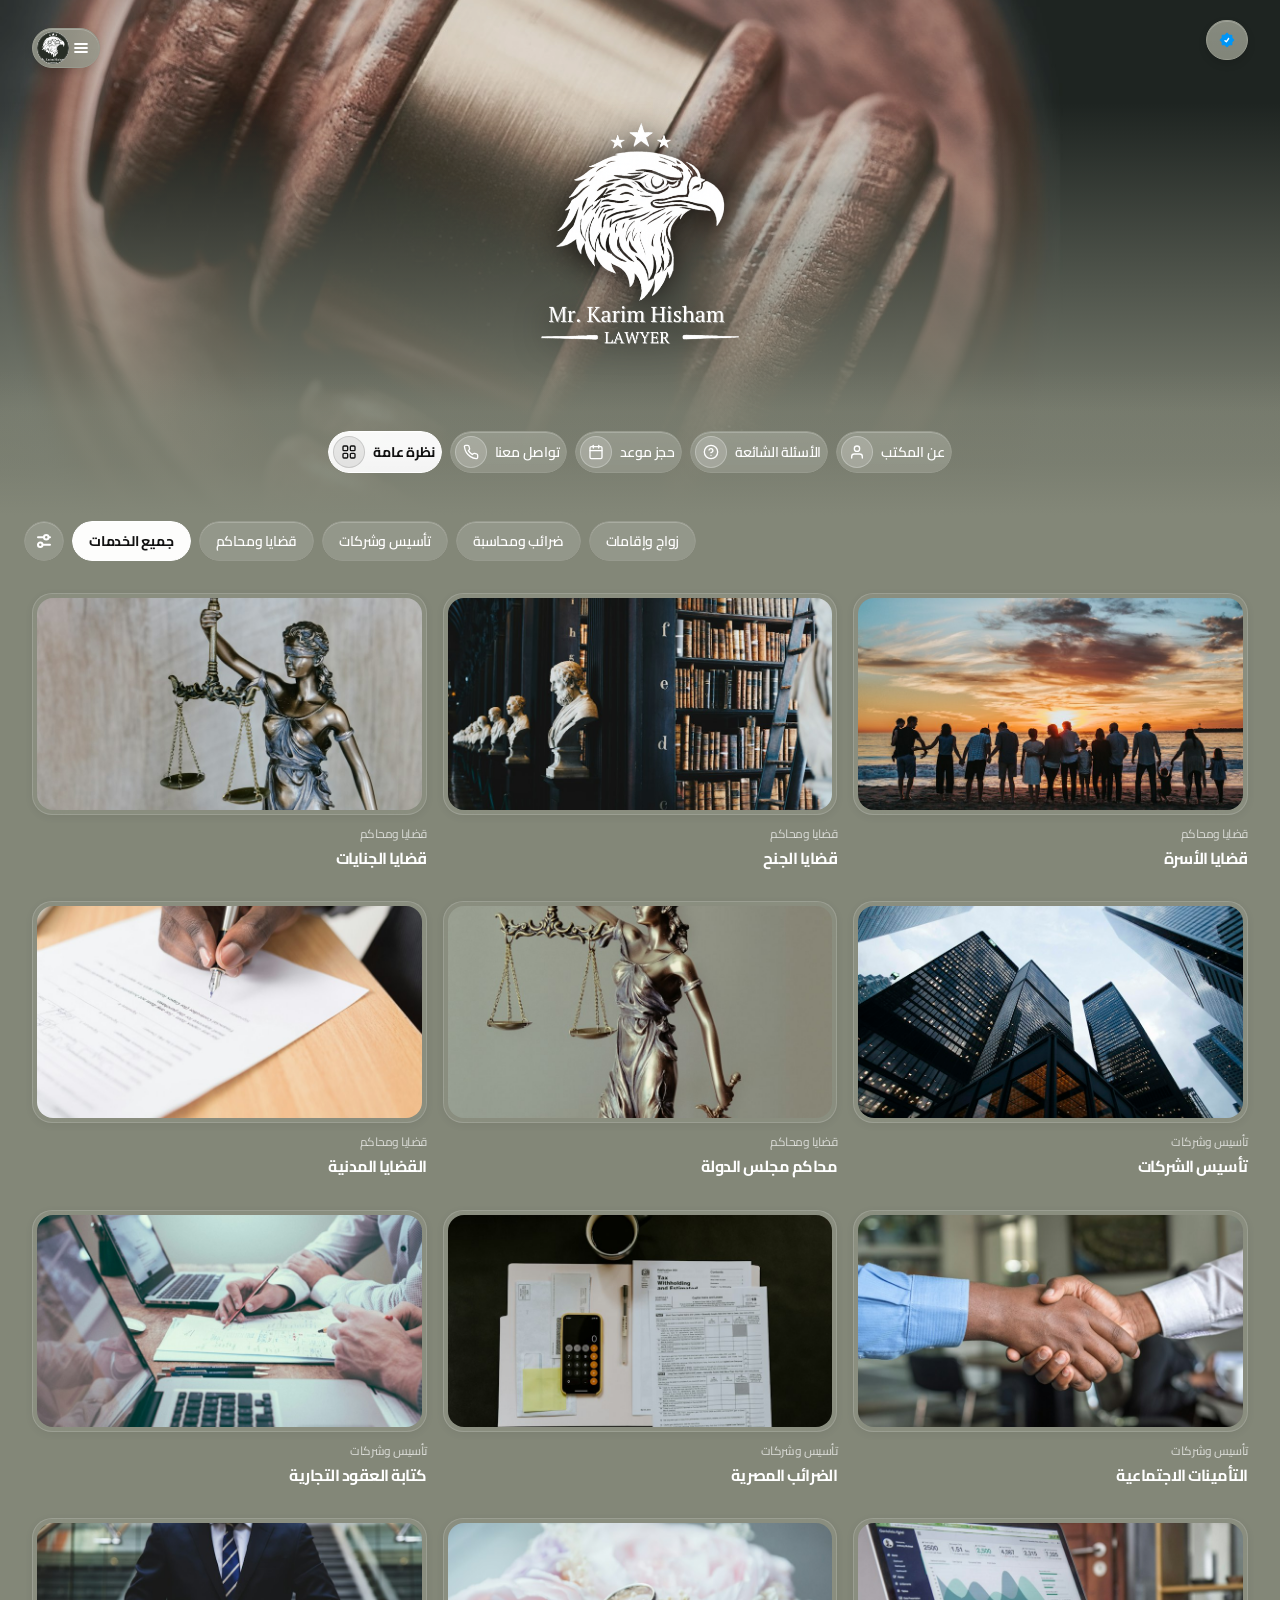
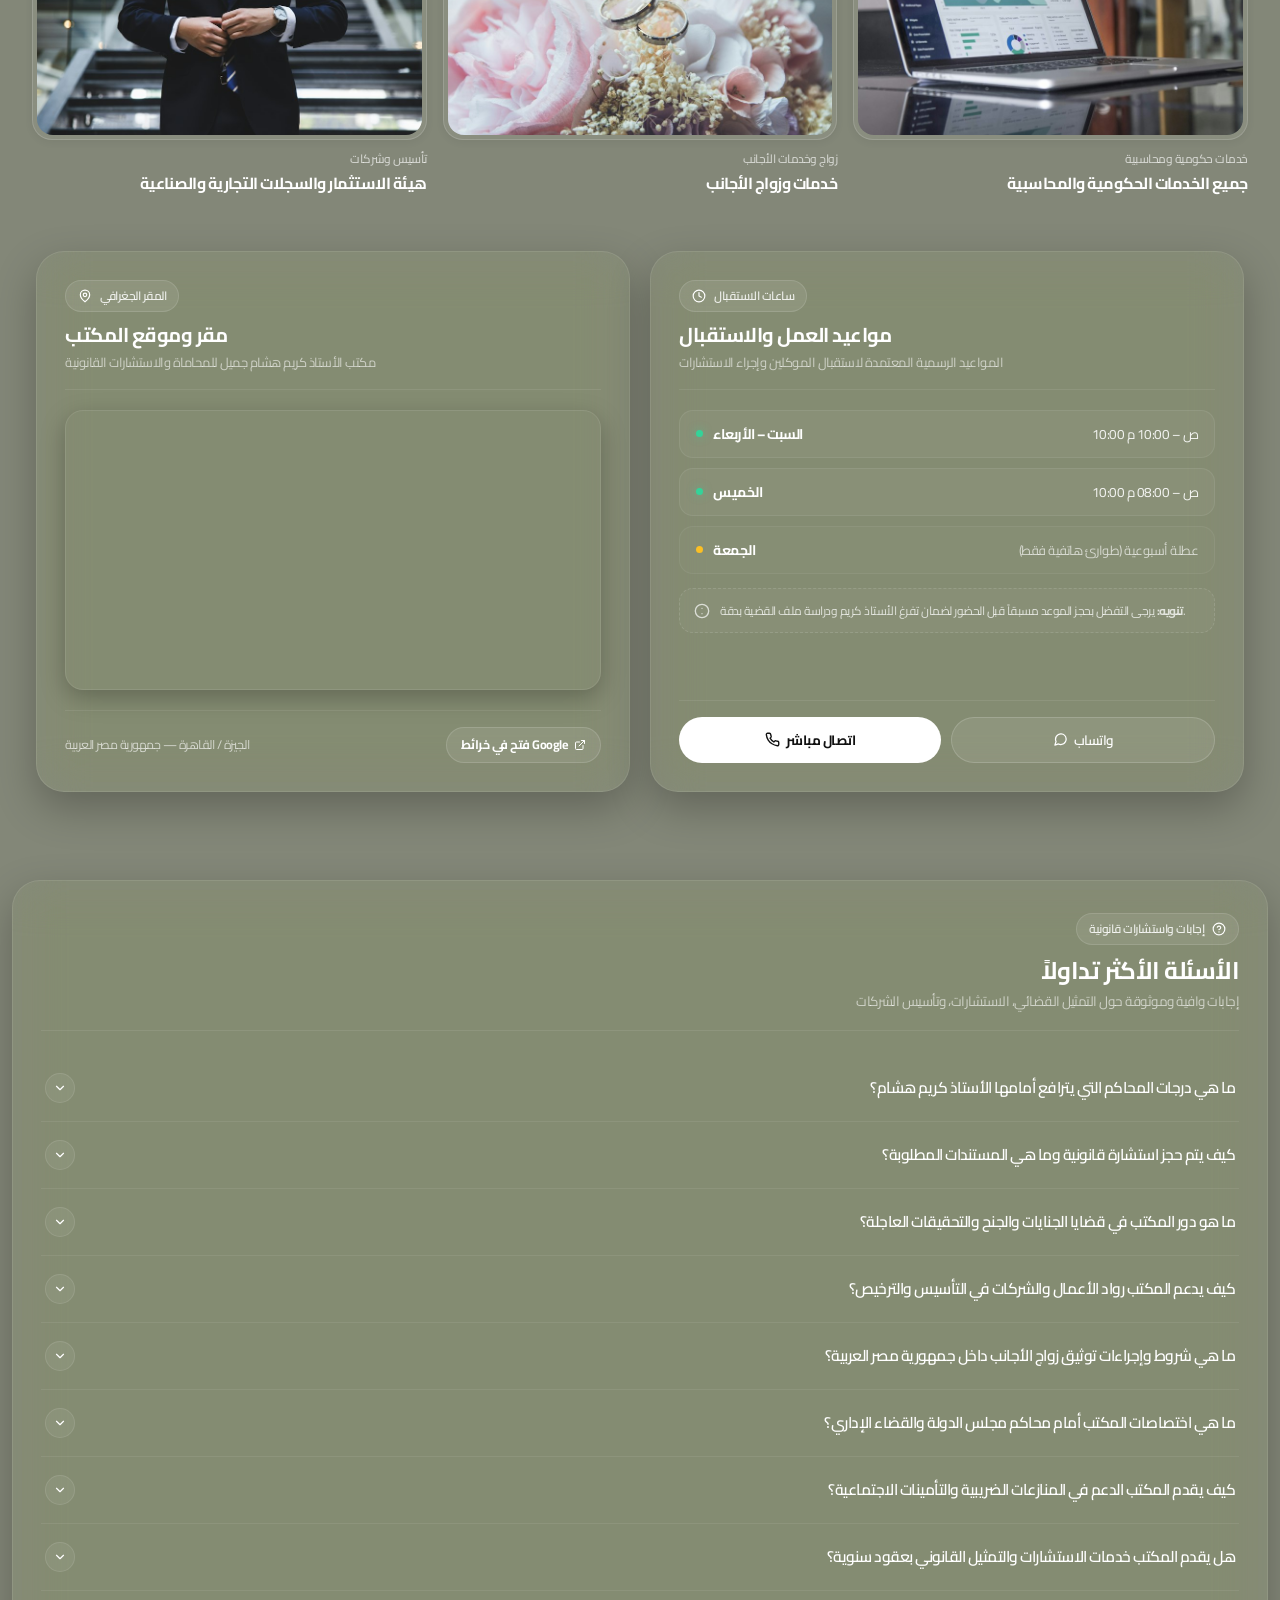
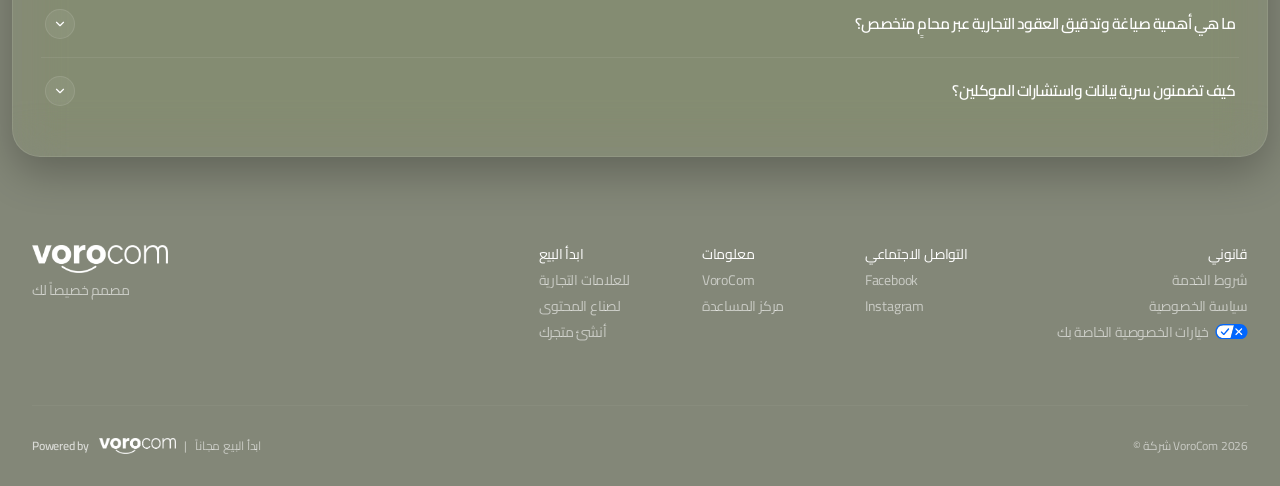
==== commit 1ce050cb: "Fix sticky scrolling for menu button and category pills like shop.com" ====
--- a/index.html
+++ b/index.html
@@ -26,7 +26,7 @@
 /* Store screen & Footer styling */
 [data-testid="store-screen-v2"] {
   border-radius: 28px !important;
-  overflow: hidden !important;
+  overflow: visible !important;
 }
 
 footer[data-testid="footer"],
@@ -203,6 +203,12 @@
   height: 0 !important;
 }
 
+/* Sticky Navigation bar spacing for mobile: prevent collision with sticky menu button */
+@media (max-width: 1023px) {
+  [data-testid="store-navigation-container"] {
+    padding-left: 56px !important;
+  }
+}
 
 /* Mobile Hero Center Logo: Slightly smaller on phone so pills do not overlap */
 @media (max-width: 639px) {
@@ -869,9 +875,9 @@
   </div>
 </div>
 <div class="w-full lg:grid lg:grid-cols-[4.75rem_1fr] lg:bg-bg"><div class="pointer-events-auto fixed bottom-0 z-40 w-full rounded-[28px_28px_0_0] max-lg:z-[60] max-lg:border-[0.5px] max-lg:border-border-image max-lg:bg-bg-fill max-lg:shadow-[0_2px_16px_0_rgba(0,0,0,0.08)] lg:sticky lg:top-0 lg:h-screen lg:hover:z-[60]" data-testid="HeaderWrapper" style="view-transition-name:header-wrapper"><div class="relative h-full"><header class="relative mx-auto my-space-0 h-full max-w-largePageWidth py-space-12 transition-all max-lg:px-space-16 lg:py-space-20" data-testid="header"><div class="flex h-full items-center justify-center max-lg:gap-space-20 lg:flex-col lg:justify-between"><div class="flex h-space-32 w-space-32 items-center justify-center gap-space-40 max-lg:hidden lg:flex-col transition-scale duration-300 ease-in-out hover:scale-105 relative p-space-8"><a data-discover="true" data-testid="ShopLogoLink" href="https://vorocom.com" rel="noopener noreferrer" style="display:flex;align-items:center;justify-content:center;" target="_blank" title="VoroCom"><img alt="VoroCom" src="/assets/vorocom_logo.png" style="max-height:22px;max-width:38px;object-fit:contain;"/></a></div><div class="pointer-events-none flex items-center gap-space-20 lg:flex-col lg:[&amp;:hover_[data-tooltip]]:visible lg:[&amp;:hover_[data-tooltip]]:[transition:opacity_150ms_0ms,visibility_150ms_800ms]"><div class="pointer-events-auto relative flex items-center lg:[&amp;:hover&gt;[data-tooltip]]:opacity-100 lg:[&amp;:hover&gt;[data-tooltip]]:[transition:opacity_150ms_0ms,visibility_150ms_0ms]"><a aria-label="الرئيسية" class="transition relative flex items-center justify-center active:scale-[0.96] p-space-12 opacity-35 hover:opacity-100 hover:scale-105" data-discover="true" data-testid="HeaderLink-Home" href="/?_m_home=1"><svg class="text-text-fixed-dark" data-testid="icon-home-filled" fill="none" height="24" stroke="none" style="width:24px;height:24px" viewbox="0 0 24 24" width="24" xmlns="http://www.w3.org/2000/svg"><path d="M12.4919 1.79131C12.1691 1.70937 11.8309 1.70937 11.508 1.79131C11.1337 1.88631 10.813 2.11797 10.5574 2.30261L10.4865 2.35369L1.91784 8.48811C1.46877 8.8096 1.36536 9.43427 1.68685 9.88333C2.00834 10.3324 2.633 10.4358 3.08207 10.1143L3.99997 9.45718L3.99997 15.2413C3.99995 16.0463 3.99994 16.7106 4.04416 17.2518C4.09009 17.8139 4.18865 18.3306 4.43594 18.816C4.81944 19.5686 5.43136 20.1805 6.18401 20.564C6.66934 20.8113 7.18604 20.9099 7.74814 20.9558C8.28933 21 8.95368 21 9.75864 21H14.2413C15.0463 21 15.7106 21 16.2518 20.9558C16.8139 20.9099 17.3306 20.8113 17.8159 20.564C18.5686 20.1805 19.1805 19.5686 19.564 18.816C19.8113 18.3306 19.9098 17.8139 19.9558 17.2518C20 16.7106 20 16.0463 20 15.2413V9.45718L20.9179 10.1143C21.3669 10.4358 21.9916 10.3324 22.3131 9.88333C22.6346 9.43427 22.5312 8.8096 22.0821 8.48811L13.5135 2.35369L13.4425 2.30261C13.187 2.11797 12.8663 1.88631 12.4919 1.79131Z" fill="currentColor"></path></svg></a><div aria-hidden="true" class="pointer-events-none invisible absolute left-[calc(100%+6px)] flex flex-col items-center justify-center rounded-full border-[0.5px] border-border-image bg-bg-fill p-space-4 px-space-10 whitespace-nowrap opacity-0 shadow-s max-lg:hidden lg:[transition:opacity_150ms_0ms,visibility_150ms_0ms]" data-tooltip="true"><p class="font-caption text-caption">الرئيسية</p></div></div><div class="pointer-events-auto relative flex items-center lg:[&amp;:hover&gt;[data-tooltip]]:opacity-100 lg:[&amp;:hover&gt;[data-tooltip]]:[transition:opacity_150ms_0ms,visibility_150ms_0ms]"><a aria-label="استكشف" class="transition relative flex items-center justify-center active:scale-[0.96] p-space-12 opacity-35 hover:opacity-100 hover:scale-105" data-discover="true" data-testid="HeaderLink-Explore" href="/categories"><svg class="text-text-fixed-dark" data-testid="icon-grid-filled" fill="none" height="24" stroke="none" style="width:24px;height:24px" viewbox="0 0 24 24" width="24" xmlns="http://www.w3.org/2000/svg"><path d="M4.28174 11.1675C3.5083 11.1675 2.92822 10.9777 2.5415 10.5981C2.16195 10.2114 1.97217 9.61702 1.97217 8.81494V4.32471C1.97217 3.52979 2.16195 2.93896 2.5415 2.55225C2.92822 2.16553 3.5083 1.97217 4.28174 1.97217H8.84717C9.62061 1.97217 10.2007 2.16553 10.5874 2.55225C10.9741 2.93896 11.1675 3.52979 11.1675 4.32471V8.81494C11.1675 9.61702 10.9741 10.2114 10.5874 10.5981C10.2007 10.9777 9.62061 11.1675 8.84717 11.1675H4.28174ZM15.1528 11.1675C14.3794 11.1675 13.7993 10.9777 13.4126 10.5981C13.0259 10.2114 12.8325 9.61702 12.8325 8.81494V4.32471C12.8325 3.52979 13.0259 2.93896 13.4126 2.55225C13.7993 2.16553 14.3794 1.97217 15.1528 1.97217H19.7183C20.4917 1.97217 21.0682 2.16553 21.4478 2.55225C21.8345 2.93896 22.0278 3.52979 22.0278 4.32471V8.81494C22.0278 9.61702 21.8345 10.2114 21.4478 10.5981C21.0682 10.9777 20.4917 11.1675 19.7183 11.1675H15.1528ZM4.28174 22.0278C3.5083 22.0278 2.92822 21.8345 2.5415 21.4478C2.16195 21.0682 1.97217 20.4774 1.97217 19.6753V15.1958C1.97217 14.4009 2.16195 13.8101 2.5415 13.4233C2.92822 13.0366 3.5083 12.8433 4.28174 12.8433H8.84717C9.62061 12.8433 10.2007 13.0366 10.5874 13.4233C10.9741 13.8101 11.1675 14.4009 11.1675 15.1958V19.6753C11.1675 20.4774 10.9741 21.0682 10.5874 21.4478C10.2007 21.8345 9.62061 22.0278 8.84717 22.0278H4.28174ZM15.1528 22.0278C14.3794 22.0278 13.7993 21.8345 13.4126 21.4478C13.0259 21.0682 12.8325 20.4774 12.8325 19.6753V15.1958C12.8325 14.4009 13.0259 13.8101 13.4126 13.4233C13.7993 13.0366 14.3794 12.8433 15.1528 12.8433H19.7183C20.4917 12.8433 21.0682 13.0366 21.4478 13.4233C21.8345 13.8101 22.0278 14.4009 22.0278 15.1958V19.6753C22.0278 20.4774 21.8345 21.0682 21.4478 21.4478C21.0682 21.8345 20.4917 22.0278 19.7183 22.0278H15.1528Z" fill="black"></path></svg></a><div aria-hidden="true" class="pointer-events-none invisible absolute left-[calc(100%+6px)] flex flex-col items-center justify-center rounded-full border-[0.5px] border-border-image bg-bg-fill p-space-4 px-space-10 whitespace-nowrap opacity-0 shadow-s max-lg:hidden lg:[transition:opacity_150ms_0ms,visibility_150ms_0ms]" data-tooltip="true"><p class="font-caption text-caption">استكشف</p></div></div><div class="pointer-events-auto relative flex items-center lg:[&amp;:hover&gt;[data-tooltip]]:opacity-100 lg:[&amp;:hover&gt;[data-tooltip]]:[transition:opacity_150ms_0ms,visibility_150ms_0ms]"><a aria-label="عرض السلة" class='transition relative grid place-items-center justify-center active:[transform:scale(0.96)] p-space-12 rounded-full before:absolute before:inset-0 before:scale-50 before:rounded-full before:bg-bg-fill-brand before:opacity-0 before:shadow-l before:transition-all before:duration-100 before:ease-in-out before:content-[""] opacity-35 hover:[transform:scale(1.05)] hover:opacity-100' data-discover="true" data-testid="cart-indicator" href="/cart"><svg class="relative col-start-1 row-start-1 text-text-fixed-dark" data-testid="icon-cart-filled" fill="none" height="24" stroke="none" style="width:24px;height:24px" viewbox="0 0 24 24" width="24" xmlns="http://www.w3.org/2000/svg"><path d="M7.2207 20.0986C8.244 20.0988 9.07399 20.9289 9.07422 21.9521C9.0741 22.9755 8.24407 23.8055 7.2207 23.8057C6.1974 23.8055 5.36731 22.9755 5.36719 21.9521C5.36742 20.9289 6.19747 20.0988 7.2207 20.0986ZM17.7764 20.0986C18.7997 20.0988 19.6297 20.9289 19.6299 21.9521C19.6298 22.9755 18.7997 23.8055 17.7764 23.8057C16.7531 23.8055 15.923 22.9755 15.9229 21.9521C15.9231 20.9289 16.7531 20.0988 17.7764 20.0986ZM4.34082 1.19824C4.78369 1.23766 5.15287 1.56749 5.23535 2.01172L5.88672 5.52441H19.5928C20.8152 5.52463 21.7515 6.61231 21.5703 7.82129L20.502 14.9443C20.2083 16.9022 18.5265 18.3512 16.5469 18.3516H9.5918C7.66976 18.3516 6.01889 16.9841 5.66113 15.0957L4.07324 6.71094L4.07227 6.70703L3.41992 3.19434H1.00391C0.451621 3.19434 0.00390625 2.74662 0.00390625 2.19434C0.00390625 1.64205 0.451621 1.19434 1.00391 1.19434H4.25195L4.34082 1.19824Z" fill="currentColor"></path></svg></a><div aria-hidden="true" class="pointer-events-none invisible absolute left-[calc(100%+6px)] flex flex-col items-center justify-center rounded-full border-[0.5px] border-border-image bg-bg-fill p-space-4 px-space-10 whitespace-nowrap opacity-0 shadow-s max-lg:hidden lg:[transition:opacity_150ms_0ms,visibility_150ms_0ms]" data-tooltip="true"><p class="font-caption text-caption">عرض السلة</p></div></div><div class="pointer-events-auto relative flex items-center lg:[&amp;:hover&gt;[data-tooltip]]:opacity-100 lg:[&amp;:hover&gt;[data-tooltip]]:[transition:opacity_150ms_0ms,visibility_150ms_0ms]"><a aria-label="العروض" class="transition relative flex items-center justify-center active:scale-[0.96] p-space-12 opacity-35 hover:opacity-100 hover:scale-105" data-discover="true" data-testid="HeaderLink-Deals" href="/offers"><svg class="text-text-fixed-dark" data-testid="icon-tag-filled" fill="none" height="24" stroke="none" style="width:24px;height:24px" viewbox="0 0 24 24" width="24" xmlns="http://www.w3.org/2000/svg"><path d="M10.6719 2C11.4674 2.00008 12.2304 2.31637 12.793 2.87891L20.793 10.8789C21.9643 12.0504 21.9643 13.9496 20.793 15.1211L15.1211 20.793C13.9496 21.9643 12.0504 21.9643 10.8789 20.793L2.87891 12.793C2.31637 12.2304 2.00008 11.4674 2 10.6719V6.32812C2.00008 5.53258 2.31637 4.76957 2.87891 4.20703L4.20703 2.87891C4.76957 2.31637 5.53258 2.00008 6.32812 2H10.6719ZM8 6C6.89543 6 6 6.89543 6 8C6 9.10457 6.89543 10 8 10C9.10457 10 10 9.10457 10 8C10 6.89543 9.10457 6 8 6Z" fill="currentColor"></path></svg></a><div aria-hidden="true" class="pointer-events-none invisible absolute left-[calc(100%+6px)] flex flex-col items-center justify-center rounded-full border-[0.5px] border-border-image bg-bg-fill p-space-4 px-space-10 whitespace-nowrap opacity-0 shadow-s max-lg:hidden lg:[transition:opacity_150ms_0ms,visibility_150ms_0ms]" data-tooltip="true"><p class="font-caption text-caption">العروض</p></div></div><div class="max-lg:hidden pointer-events-auto relative flex items-center lg:[&amp;:hover&gt;[data-tooltip]]:opacity-100 lg:[&amp;:hover&gt;[data-tooltip]]:[transition:opacity_150ms_0ms,visibility_150ms_0ms]"><a aria-label="الطلبات" class="transition relative flex items-center justify-center active:scale-[0.96] p-space-12 opacity-35 hover:opacity-100 hover:scale-105" data-discover="true" data-testid="HeaderLink-Orders" href="/orders"><svg class="text-text-fixed-dark" data-testid="icon-order-filled" fill="none" height="24" stroke="none" style="width:24px;height:24px" viewbox="0 0 24 24" width="24" xmlns="http://www.w3.org/2000/svg"><path d="M15.9297 3C16.9327 3.00002 17.8694 3.50136 18.4258 4.33594L20.4961 7.44141C20.8246 7.93419 21 8.51322 21 9.10547V17C21 19.2091 19.2091 21 17 21H7C4.79086 21 3 19.2091 3 17V9.10547C3.00002 8.51322 3.17539 7.93419 3.50391 7.44141L5.57422 4.33594C6.13061 3.50136 7.06727 3.00002 8.07031 3H15.9297ZM12 4C11.4477 4 11 4.44772 11 5V8H6C5.44772 8 5 8.44772 5 9C5 9.55228 5.44772 10 6 10H18C18.5523 10 19 9.55228 19 9C19 8.44772 18.5523 8 18 8H13V5C13 4.44772 12.5523 4 12 4Z" fill="currentColor"></path></svg></a><div aria-hidden="true" class="pointer-events-none invisible absolute left-[calc(100%+6px)] flex flex-col items-center justify-center rounded-full border-[0.5px] border-border-image bg-bg-fill p-space-4 px-space-10 whitespace-nowrap opacity-0 shadow-s max-lg:hidden lg:[transition:opacity_150ms_0ms,visibility_150ms_0ms]" data-tooltip="true"><p class="font-caption text-caption">الطلبات</p></div></div></div><div class="flex items-center gap-space-8 lg:flex-col"><div class="transition-scale duration-300 ease-in-out hover:scale-105 relative p-space-8"><a data-discover="true" href="/account"><div class="rounded-radius-max hover:shadow-s"><div class="relative flex items-center justify-center overflow-hidden text-text-fixed-light rounded-radius-max after:pointer-events-none after:absolute after:inset-0 after:rounded-[inherit] after:border-[0.5px] after:border-solid after:border-border-image size-space-32" data-testid="avatar" style="background-color:var(--bg-fill-fixed-light);background-image:radial-gradient(ellipse 80% 80% at 23.9% 18.8%, rgba(247, 245, 255, 0.36708) 0%, rgba(247, 245, 255, 0.3382) 12.5%, rgba(247, 245, 255, 0.2793) 25%, rgba(247, 245, 255, 0.19456) 37.5%, rgba(247, 245, 255, 0.1083) 50%, rgba(247, 245, 255, 0.04598) 62.5%, rgba(247, 245, 255, 0.01482) 75%, rgba(247, 245, 255, 0.00342) 87.5%, rgba(247, 245, 255, 0.00076) 100%), linear-gradient(rgba(156, 131, 248, 0.8), rgba(156, 131, 248, 0.8))"><span class="relative text-center font-bodyTitleLarge text-bodyTitleLarge">A</span></div></div></a></div></div></div></header></div></div><div class="relative col-start-2 row-start-1 w-full lg:max-w-[calc(100vw-4.75rem)] lg:p-space-8 lg:pl-0" data-id="content-wrapper-root"><div class="w-full relative min-h-full overflow-x-clip lg:bg-bg-fill"><div class="z-10 h-fit overflow-hidden"></div><div class="fixed bottom-space-36 z-[50] flex justify-center lg:pointer-events-none lg:right-space-8 lg:left-[4.75rem]" data-testid="bottom-omnibox-container"><div class="pointer-events-auto relative w-full max-w-[600px] lg:pointer-events-none"><div class="relative"><div class="relative lg:block lg:w-full lg:h-[64px] lg:pointer-events-none lg:mx-auto lg:max-w-[512px] lg:transition-[max-width] lg:duration-[320ms] lg:ease-[cubic-bezier(.2,0,0,1)]"><div class="group rounded-[32px] outline-hidden lg:pointer-events-auto lg:absolute p-space-12 lg:p-space-12 lg:w-full lg:transition-[height,max-height,box-shadow] lg:duration-[320ms] lg:ease-[cubic-bezier(.2,0,0,1)] lg:overflow-hidden lg:[box-shadow:0px_0px_1px_0px_rgba(0,0,0,0.12),0px_12px_64px_0px_rgba(0,0,0,0.2)] lg:bg-bg-overlay-fixed-light-75 lg:backdrop-blur-lg lg:max-h-[45dvh] lg:bottom-0" data-testid="omnibox-container" style="--omnibox-collapsed-agent-height:160px"><div class="relative overflow-hidden bg-[rgba(255,255,255,0.9)] backdrop-blur-[10px] lg:bg-transparent lg:backdrop-blur-none _agentPreviewContent_18dsa_2" data-testid="typeahead-content-container"><div class="relative z-10 h-auto w-full lg:h-fit lg:max-h-[calc(45dvh-88px)] scrollbar-hide overflow-y-auto overscroll-contain" data-testid="typeahead-content-scrollable-container" style="height:0;mask-image:linear-gradient(to bottom, black 0%, black 100%);-webkit-mask-image:linear-gradient(to bottom, black 0%, black 100%)"><div class="h-auto min-h-0 w-full lg:h-fit lg:overflow-hidden"></div></div></div><div class="hidden lg:block" data-search-mobile-state="closed" data-testid="omnibox-search-shell"><form><div class="flex flex-row gap-space-16 bg-bg-fill lg:bottom-none lg:opacity-100 rounded-[32px] lg:!bg-transparent lg:shadow-none lg:p-space-0 lg:inset-x-space-8 lg:block p-space-8 shadow-m"><div class="flex w-full flex-col"><div class="relative flex w-full flex-col items-center lg:min-h-space-40"><textarea aria-label="Search products and stores" autocomplete="off" class="scrollbar-hide max-h-[90px] min-h-space-40 w-full resize-none overflow-y-auto bg-transparent py-space-8 text-bodyLarge text-text outline-hidden placeholder:text-left placeholder:text-text-tertiary placeholder:overflow-hidden placeholder:text-ellipsis placeholder:whitespace-nowrap pr-space-16 lg:pr-[50px] pl-space-16" data-testid="search-input" enterkeyhint="search" maxlength="2048" name="search" placeholder="What are you shopping for today?" role="searchbox" rows="1"></textarea><div class="z-10 flex w-full justify-end h-space-40 items-end gap-space-8 lg:absolute lg:bottom-0 lg:right-0 lg:w-auto"><button aria-label="مسح البحث" class="group flex h-space-40 items-center justify-center rounded-radius-max px-space-10 transition-[background-color,box-shadow] duration-[320ms] ease-[cubic-bezier(.2,0,0,1)] cursor-not-allowed bg-bg-overlay-fixed-dark-04 shadow-none active:scale-100" data-testid="search-submit-button" disabled="" type="button"><svg class="transition-colors duration-[320ms] ease-[cubic-bezier(.2,0,0,1)] text-text-tertiary hidden lg:block" data-testid="icon-arrow-right" fill="none" height="24" stroke="none" style="width:20px;height:20px" viewbox="0 0 24 24" width="24" xmlns="http://www.w3.org/2000/svg"><path d="m14 6 6 6m0 0-6 6m6-6H4" stroke="currentColor" stroke-linecap="round" stroke-linejoin="round" stroke-width="2.67"></path></svg><svg class="text-text-tertiary block lg:hidden" data-testid="icon-arrow-up" fill="none" height="24" stroke="none" style="width:20px;height:20px" viewbox="0 0 24 24" width="24" xmlns="http://www.w3.org/2000/svg"><path d="m6 10 6-6m0 0 6 6m-6-6v16" stroke="currentColor" stroke-linecap="round" stroke-linejoin="round" stroke-width="2.67"></path></svg></button></div></div></div></div></form></div></div></div></div></div></div><div class="relative lg:in-data-navigation-overlay:-ml-(--nav-content-offset) lg:in-data-navigation-overlay:pl-(--nav-content-offset)" data-testid="store-screen-v2" style="background-color:#838778FF"><div class="dark"></div><div class="sticky top-0 left-0 mb-[-200px] w-full md:mb-[max(-600px,-55vh)] lg:in-data-navigation-overlay:-ml-(--nav-content-offset) lg:in-data-navigation-overlay:w-[calc(100%+var(--nav-content-offset))] pt-space-20" data-testid="store-header-background"><div class="transition-all duration-300 opacity-100"><div class="h-[200px] max-h-[600px] w-full md:h-[55vh]"><div class="absolute inset-0"><div class="ml-auto flex h-full" data-testid="store-media-background"><div class="relative flex w-full md:overflow-hidden"><img alt="مكتب الأستاذ كريم هشام جميل - المحامي بالاستئناف" class="absolute size-full object-cover" data-testid="image" fetchpriority="high" loading="eager" sizes="100vw" src="/assets/hero_options/option1_architecture.jpg" srcset="/assets/hero_options/option1_architecture.jpg 800w, /assets/hero_options/option1_architecture.jpg 1600w" style="background-size:cover; object-position: center;"/><div class="absolute size-full transform-gpu bg-bg-overlay-fixed-dark-40 hidden" data-testid="store-media-scrim"></div></div></div><div aria-hidden="true" class="pointer-events-none absolute inset-0" data-testid="store-header-identity-scrim" style="background-color:color-mix(in srgb, #838778FF 20%, transparent);background-image:linear-gradient(180deg, transparent 20%, color-mix(in srgb, #838778FF 85%, transparent) 80%, color-mix(in srgb, #838778FF 85%, transparent) 100%)"></div><div aria-hidden="true" class="pointer-events-none absolute inset-0" data-testid="store-cover-fade" style="background-image:linear-gradient(180deg, transparent 72%, color-mix(in srgb, #838778FF 42%, transparent) 90.2%, #838778FF 100%)"></div></div></div></div></div><div class="dark"><div class="relative _pageLayoutMax_1vltb_1"><div class="absolute right-gutter"><button aria-label="متابَع" class="text-text hover:bg-[rgba(0,0,0,.1)] focus-visible:outline-hidden focus-visible:ring focus-visible:ring-border-input-active focus-visible:ring-offset-2 false glassy-effect text-buttonLarge font-buttonLarge rounded-radius-max min-h-space-44 p-space-12 transition active:scale-[0.99] min-w-0 px-space-12 py-[10px] relative" data-testid="follow-store-button" onclick="var b=document.getElementById('vorocom-verified-badge');if(b){b.style.display=(b.style.display==='block'?'none':'block');event.stopPropagation();}" style="min-height:40px;height:40px;background-color:hsla(76, 5.9%, 58%, 0.85);box-shadow:inset 0 1px 0 0 rgba(255, 255, 255, 0.2), 0 0 1px 0 rgba(0, 0, 0, 0.12), 0 4px 8px 0 rgba(0, 0, 0, 0.12);border:0.5px solid hsl(76, 5.9%, 58%); z-index:60;"><span class=""><svg class="text-text" data-testid="icon-checkmark-verify-filled" fill="none" height="24" stroke="none" style="width:16px;height:16px" viewBox="0 0 24 24" width="24" xmlns="http://www.w3.org/2000/svg"><circle cx="12" cy="12" r="7.5" fill="#ffffff"/><path clip-rule="evenodd" d="M11.2929 1.29289C11.6834 0.902369 12.3166 0.902369 12.7071 1.29289L15.4142 4H19C19.5523 4 20 4.44772 20 5V8.58579L22.7071 11.2929C23.0976 11.6834 23.0976 12.3166 22.7071 12.7071L20 15.4142V19C20 19.5523 19.5523 20 19 20H15.4142L12.7071 22.7071C12.3166 23.0976 11.6834 23.0976 11.2929 22.7071L8.58579 20H5C4.44772 20 4 19.5523 4 19V15.4142L1.29289 12.7071C0.902369 12.3166 0.902369 11.6834 1.29289 11.2929L4 8.58579V5C4 4.44772 4.44772 4 5 4H8.58579L11.2929 1.29289ZM15.3192 10.3235C15.6359 9.87101 15.5259 9.24748 15.0735 8.93077C14.621 8.61405 13.9975 8.72409 13.6808 9.17654L10.8198 13.2636L9.6585 12.2474C9.24287 11.8837 8.61111 11.9259 8.24742 12.3415C7.88374 12.7571 7.92586 13.3889 8.3415 13.7526L10.3415 15.5026C10.5552 15.6896 10.8384 15.7769 11.1203 15.7427C11.4023 15.7086 11.6564 15.5561 11.8192 15.3235L15.3192 10.3235Z" fill="#0095F6" fill-rule="evenodd"></path></svg></span>
-<div id="vorocom-verified-badge" class="vorocom-follow-tooltip z-[9999]" style="display:none; position:absolute; top:calc(100% + 8px); right:0; background: rgba(22, 28, 20, 0.96); backdrop-filter: blur(12px); -webkit-backdrop-filter: blur(12px); border: 1px solid rgba(255, 255, 255, 0.2); border-radius: 9999px; box-shadow: 0 8px 24px rgba(0,0,0,0.5); font-family: 'Cairo', sans-serif; font-weight: 700; color: #ffffff; text-align: center; white-space: nowrap;">
-<span class="badge-text-desktop" style="font-size: 13px; padding: 8px 14px;">هذا النشاط التجاري موثق ومُعتمد من قبل VoroCom</span>
-<span class="badge-text-mobile" style="font-size: 11.5px; padding: 6px 12px;">نشاط موثق ومُعتمد من VoroCom</span>
+<div id="vorocom-verified-badge" class="vorocom-follow-tooltip z-[9999]" dir="rtl" style="display:none; position:absolute; top:calc(100% + 8px); right:0; background: rgba(22, 28, 20, 0.96); backdrop-filter: blur(12px); -webkit-backdrop-filter: blur(12px); border: 1px solid rgba(255, 255, 255, 0.2); border-radius: 9999px; box-shadow: 0 8px 24px rgba(0,0,0,0.5); font-family: 'Cairo', sans-serif; font-weight: 700; color: #ffffff; text-align: center; white-space: nowrap;">
+<span class="badge-text-desktop" dir="rtl" style="font-size: 13px; padding: 8px 14px;">هذا النشاط التجاري موثق ومُعتمد من قبل <bdi dir="ltr">VoroCom</bdi></span>
+<span class="badge-text-mobile" dir="rtl" style="font-size: 11.5px; padding: 6px 12px;">نشاط موثق ومُعتمد من <bdi dir="ltr">VoroCom</bdi></span>
 <div style="position: absolute; bottom: 100%; right: 14px; border-width: 6px; border-style: solid; border-color: transparent transparent rgba(22, 28, 20, 0.96) transparent;"></div>
 </div>
 </button></div></div><div class="pointer-events-none sticky top-space-20 flex justify-between px-gutter lg:top-[28px] _pageLayoutMax_1vltb_1 z-30"><div class="flex min-w-0 flex-1 items-center gap-space-8 md:pr-0 pr-[96px]"><button aria-label="قائمة المتجر" class="text-text hover:bg-[rgba(0,0,0,.1)] focus-visible:outline-hidden focus-visible:ring focus-visible:ring-border-input-active focus-visible:ring-offset-2 false glassy-effect text-buttonLarge font-buttonLarge rounded-radius-max min-h-space-44 transition active:scale-[0.99] pointer-events-auto shrink-0 relative" data-testid="store-menu-button" style="min-height:40px;height:40px;background-color:hsla(76, 5.9%, 58%, 0.85);box-shadow:inset 0 1px 0 0 rgba(255, 255, 255, 0.2), 0 0 1px 0 rgba(0, 0, 0, 0.12), 0 4px 8px 0 rgba(0, 0, 0, 0.12);border:0.5px solid hsl(76, 5.9%, 58%)"><span class=""><div class="flex items-center gap-space-4"><div class="relative items-center overflow-hidden bg-bg-fill-fixed-light w-space-32 h-space-32 rounded-radius-max after:pointer-events-none after:absolute after:inset-0 after:rounded-[inherit] after:border after:border-border-image" data-testid="merchant-logo-container"><img alt="شعار المكتب" class="size-full object-contain p-[2px]" data-testid="merchant-logo" src="/assets/lawyer_logo.png" style="background-size:contain; background-color:#1e241c; border-radius:50%;"/><div aria-label="Comfrt" class="absolute inset-0 bg-bg-overlay-inverse-04"></div></div><svg class="text-text" data-testid="icon-hamburger-menu" fill="none" height="24" stroke="none" style="width:16px;height:16px" viewbox="0 0 24 24" width="24" xmlns="http://www.w3.org/2000/svg"><path d="M3 12H21M3 6H21M3 18H21" stroke="currentColor" stroke-linecap="round" stroke-linejoin="round" stroke-width="2.67"></path></svg></div></span></button><button aria-haspopup="dialog" aria-label="Search Comfrt" class="text-text hover:bg-[rgba(0,0,0,.1)] focus-visible:outline-hidden focus-visible:ring focus-visible:ring-border-input-active focus-visible:ring-offset-2 false glassy-effect text-buttonLarge font-buttonLarge rounded-radius-max min-h-space-44 p-space-12 transition active:scale-[0.99] pointer-events-auto md:hidden min-w-0 flex-1 px-space-12 py-space-8 text-left relative" style="min-height:40px;height:40px;background-color:hsla(76, 5.9%, 58%, 0.85);box-shadow:inset 0 1px 0 0 rgba(255, 255, 255, 0.2), 0 0 1px 0 rgba(0, 0, 0, 0.12), 0 4px 8px 0 rgba(0, 0, 0, 0.12);border:0.5px solid hsl(76, 5.9%, 58%)" type="button"><span class=""><span class="flex min-w-0 items-center gap-space-8"><svg class="shrink-0 text-text" data-testid="icon-search" fill="none" height="24" stroke="none" style="width:16px;height:16px" viewbox="0 0 24 24" width="24" xmlns="http://www.w3.org/2000/svg"><path d="M20 20L16.05 16.05M18 11C18 14.866 14.866 18 11 18C7.13401 18 4 14.866 4 11C4 7.13401 7.13401 4 11 4C14.866 4 18 7.13401 18 11Z" stroke="currentColor" stroke-linecap="round" stroke-width="2.67"></path></svg><span class="font-bodyLarge text-bodyLarge truncate text-text">ابحث في كومفرت...</span></span></span></button><div class="pointer-events-auto relative z-20 hidden shrink-0 overflow-visible transition-[width] duration-200 ease-out md:block w-[280px]" data-testid="store-header-desktop-search"><div class="flex flex-row gap-space-16"><div class="relative flex flex-1 items-center"><svg class="absolute left-[16px] text-text opacity-60 lg:left-[18px]" data-testid="icon-search" fill="none" height="24" stroke="none" style="width:20px;height:20px" viewbox="0 0 24 24" width="24" xmlns="http://www.w3.org/2000/svg"><path d="M20 20L16.05 16.05M18 11C18 14.866 14.866 18 11 18C7.13401 18 4 14.866 4 11C4 7.13401 7.13401 4 11 4C14.866 4 18 7.13401 18 11Z" stroke="currentColor" stroke-linecap="round" stroke-width="2.67"></path></svg><input aria-label="Search Comfrt" autocomplete="off" class="w-full overflow-hidden rounded-radius-28 border-1 border-border-image py-space-12 pr-space-36 pl-space-48 text-text placeholder:text-text placeholder:opacity-60 h-space-40 bg-bg-fill transition-[border-radius,background-color,width] duration-200 ease-out" data-testid="search-input" name="search" placeholder="ابحث في كومفرت..." role="searchbox" style="background-color:hsl(76, 5.9%, 58%);box-shadow:inset 0 1px 0 0 rgba(255, 255, 255, 0.2), 0 0 1px 0 rgba(0, 0, 0, 0.12), 0 4px 8px 0 rgba(0, 0, 0, 0.12)" type="search" value=""/></div></div></div></div></div><div class="relative mx-auto mt-space-16 mb-space-24 max-w-pageWidth px-space-20 sm:px-space-16 md:mb-space-40" data-header-layout="full-bleed" data-testid="store-header-content"><div class="flex flex-col gap-space-16 dark" data-testid="store-data-container"><div class="flex flex-col items-center justify-center h-[calc(25vh*.7)] md:h-[calc(50vh*.7)]" data-testid="store-data-wordmark-container"><h1 class="font-heroNormal text-heroNormal"><img alt="مكتب الأستاذ كريم هشام جميل - المحامي بالاستئناف" class="hero-center-logo object-contain" data-testid="store-data-wordmark" sizes="100vw" src="/assets/lawyer_logo.png" srcset="/assets/lawyer_logo.png 1x, /assets/lawyer_logo.png 2x" style="width:auto; height:230px; max-height:240px; max-width:420px; object-fit:contain; filter:drop-shadow(0 4px 16px rgba(0,0,0,0.85));"/></h1><div class="hidden" data-testid="shop-name-title-rating-tag-container" style="display:none !important;"><button aria-label="تقييمات" class="flex" data-testid="review-details"></button></div></div></div></div><div class="sticky top-space-20 flex justify-center overflow-visible transition-[margin-left,padding-left] duration-200 ease-out motion-reduce:transition-none lg:top-[28px] z-20" data-testid="store-navigation-container" style="margin-left:0"><div class="absolute -top-space-2 left-0 size-space-2 bg-transparent"></div><div class="scrollbar-hide flex gap-space-4 md:gap-space-8 scroll-m-space-16 overflow-x-scroll px-gutter pb-space-8 whitespace-nowrap" data-testid="store-navigation-bar">
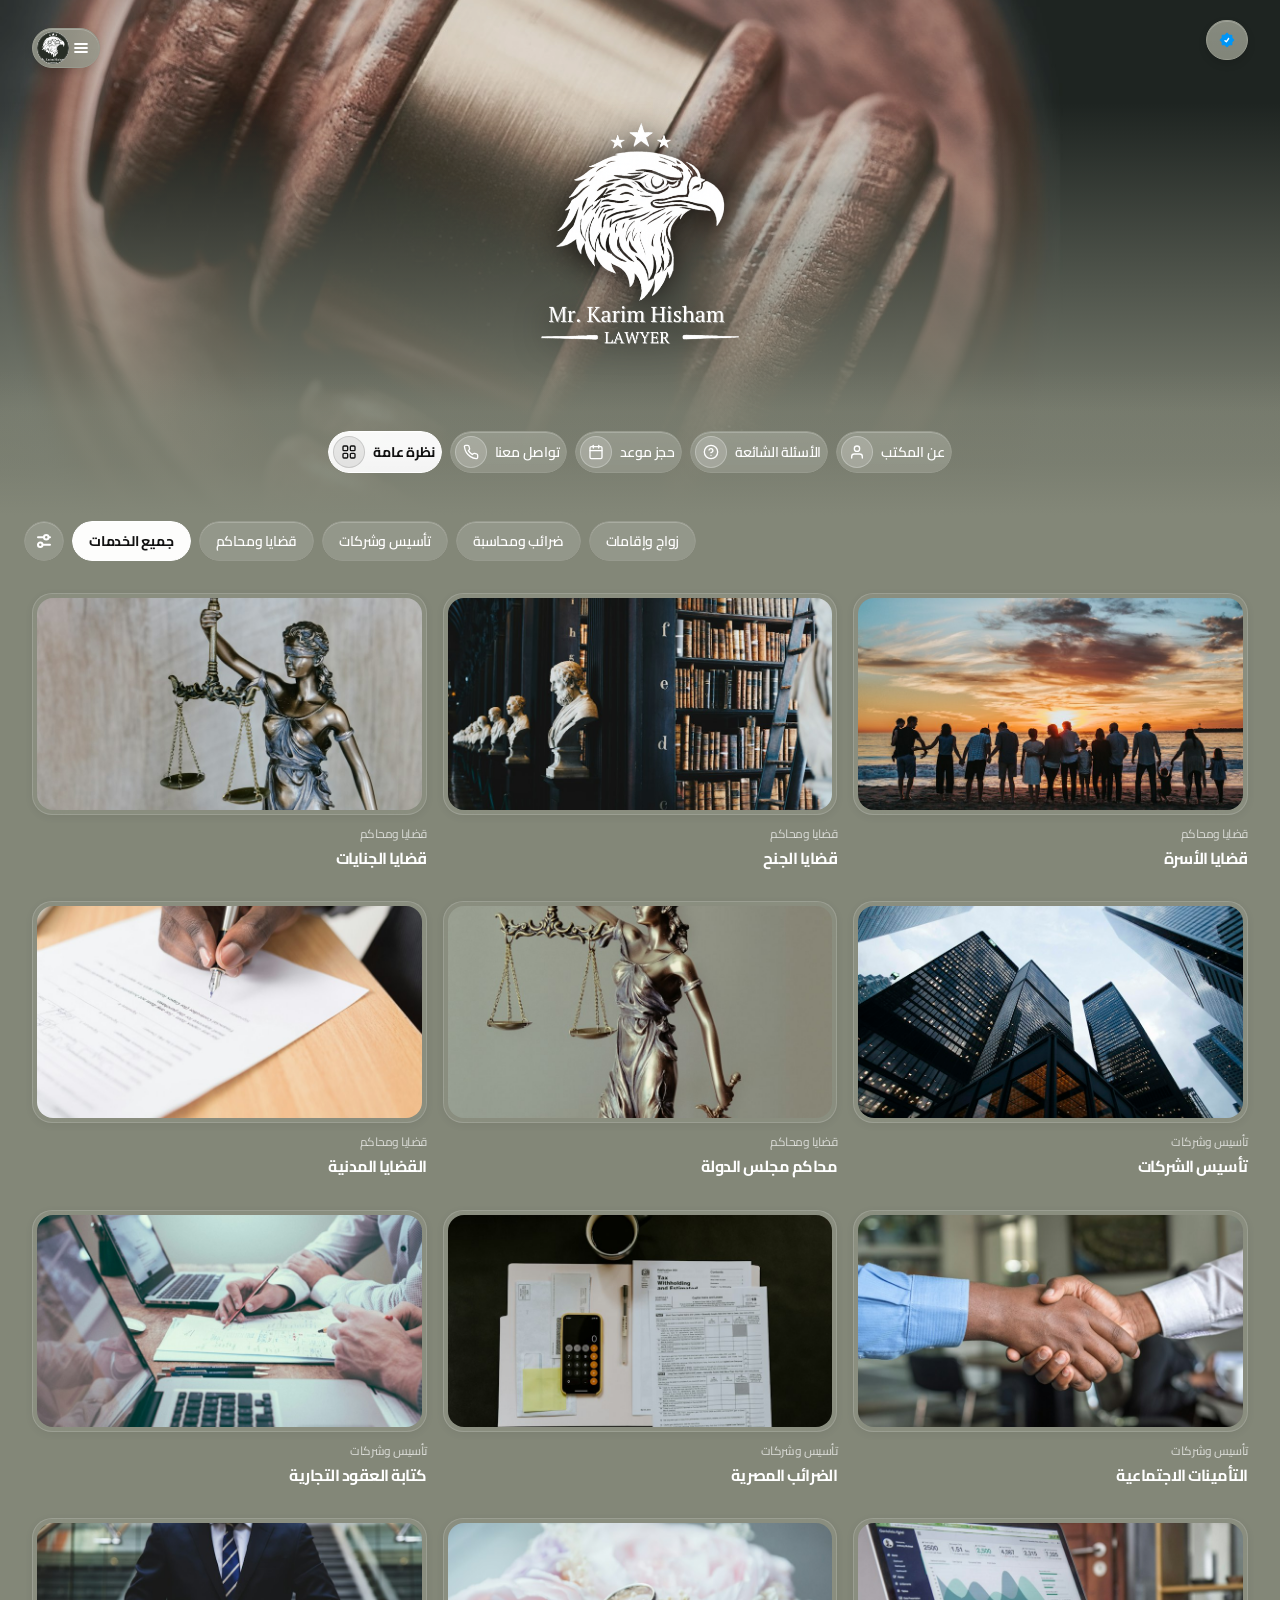
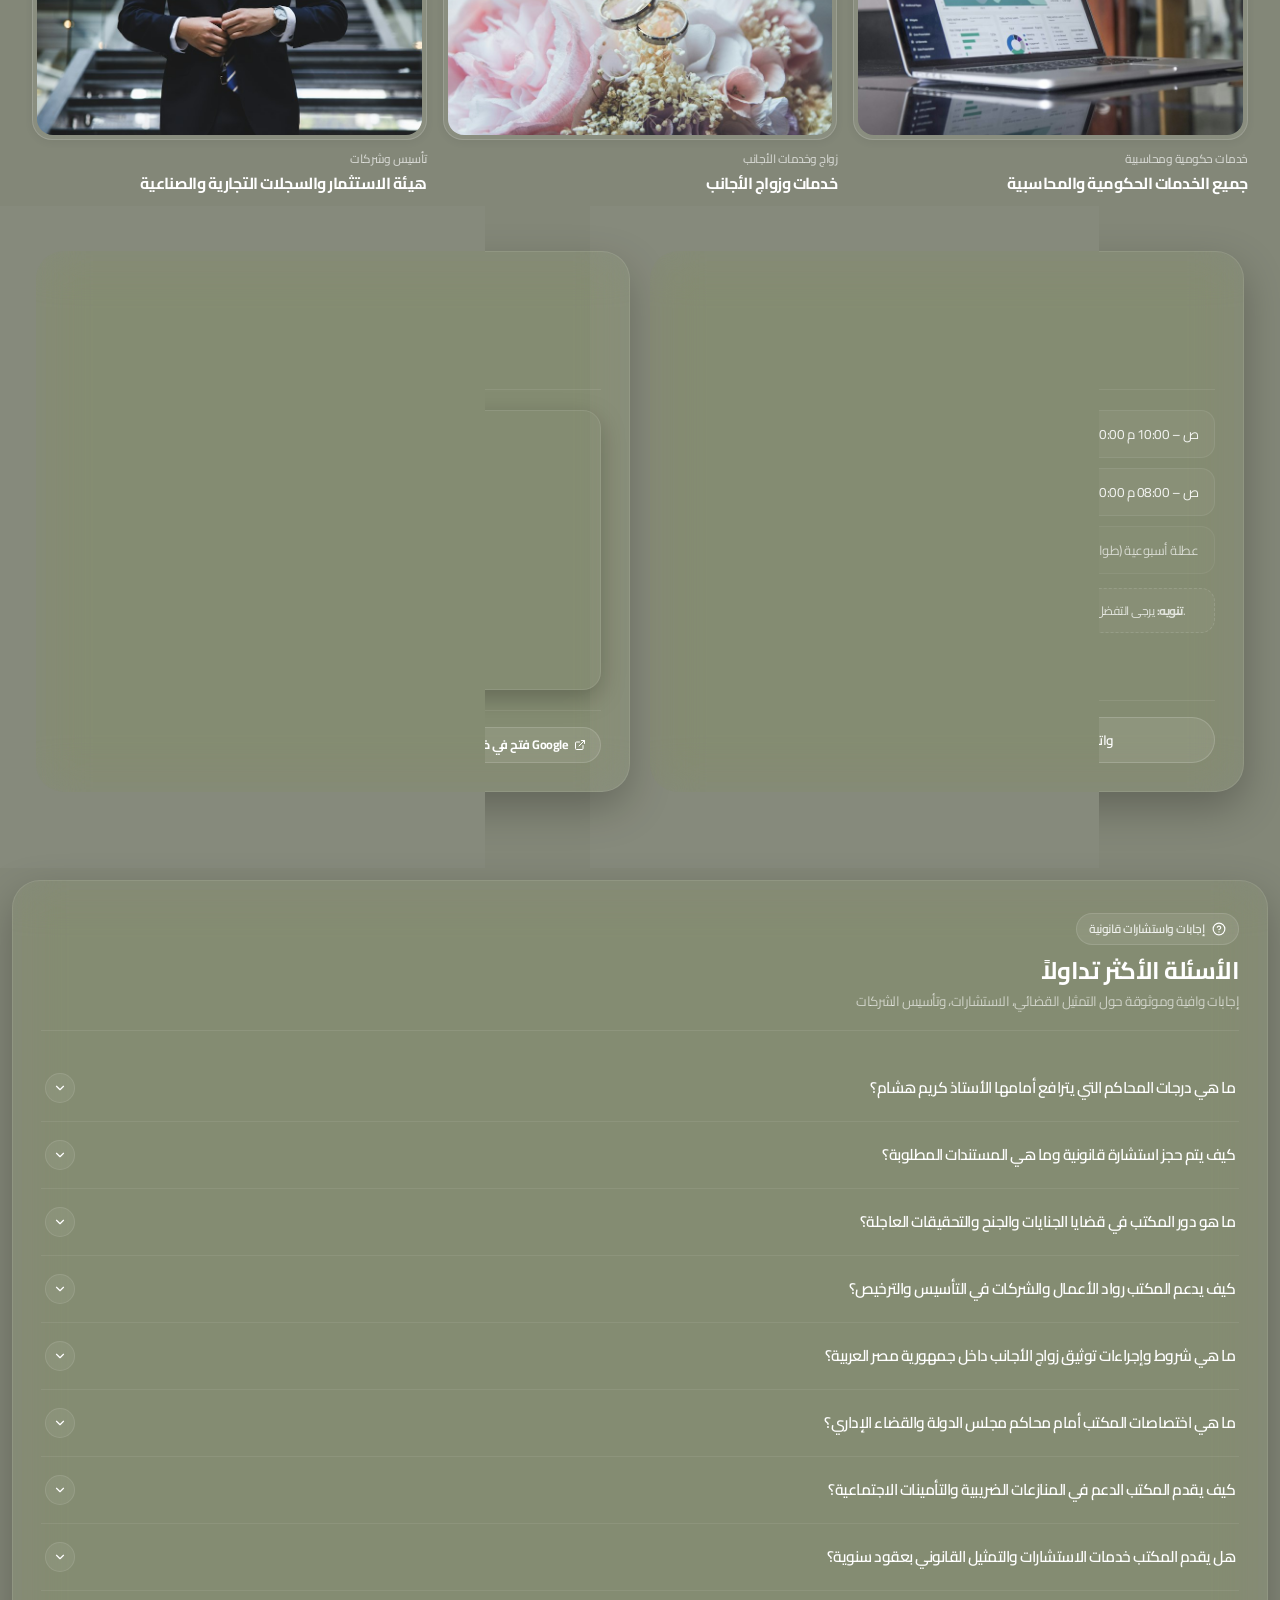
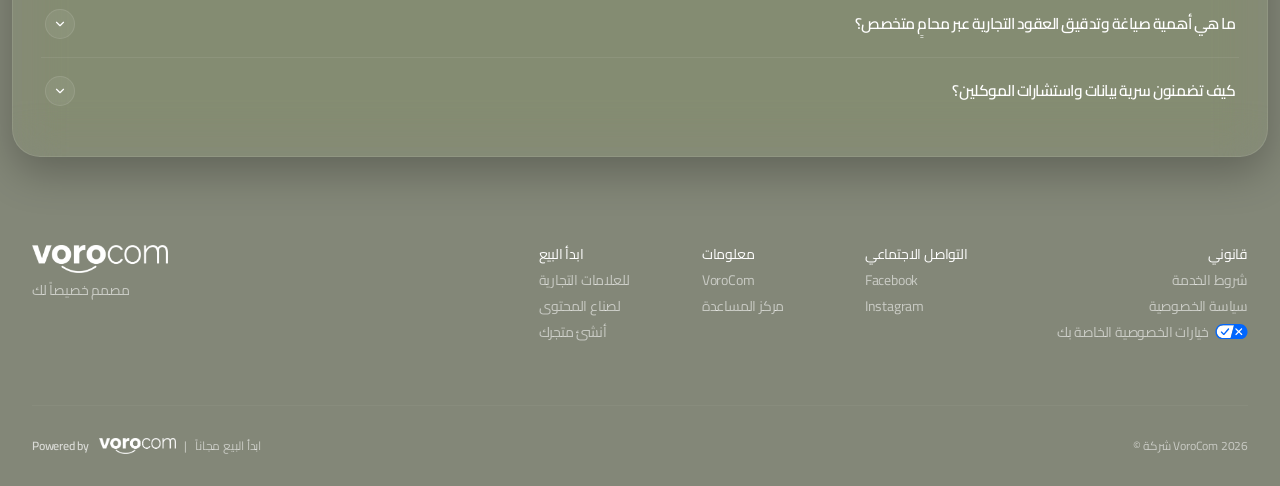
==== commit 0bb23c2c: "fix(mobile): align phone footer strictly to the right via CSS media query without affecting desktop" ====
--- a/index.html
+++ b/index.html
@@ -34,6 +34,52 @@
   background-color: transparent !important;
   padding-top: 48px !important;
 }
+
+@media (max-width: 767px) {
+  footer[data-testid="footer"],
+  [data-testid="footer"] {
+    direction: rtl !important;
+    text-align: right !important;
+    padding-left: 20px !important;
+    padding-right: 20px !important;
+    padding-bottom: 56px !important;
+    background-color: #838778 !important;
+  }
+  footer[data-testid="footer"] .lg\:w-5\/12 {
+    text-align: right !important;
+  }
+  footer[data-testid="footer"] .lg\:w-5\/12 img {
+    margin-right: 0 !important;
+    margin-left: auto !important;
+    display: block !important;
+  }
+  footer[data-testid="footer"] .lg\:w-5\/12 p {
+    margin-right: 0 !important;
+    text-align: right !important;
+  }
+  footer[data-testid="footer"] nav {
+    direction: rtl !important;
+    text-align: right !important;
+    max-width: 100% !important;
+  }
+  footer[data-testid="footer"] nav p,
+  footer[data-testid="footer"] nav a {
+    text-align: right !important;
+    direction: rtl !important;
+  }
+  footer[data-testid="footer"] [data-testid="sub-footer"] {
+    direction: rtl !important;
+    text-align: right !important;
+  }
+  footer[data-testid="footer"] [data-testid="sub-footer"] .flex-row {
+    direction: rtl !important;
+    justify-content: flex-start !important;
+  }
+  footer[data-testid="footer"] [data-testid="sub-footer"] p {
+    text-align: right !important;
+  }
+}
+
 
 /* Remove white background on parent wrapper */
 [data-id="content-wrapper-root"] > div:nth-child(2) {
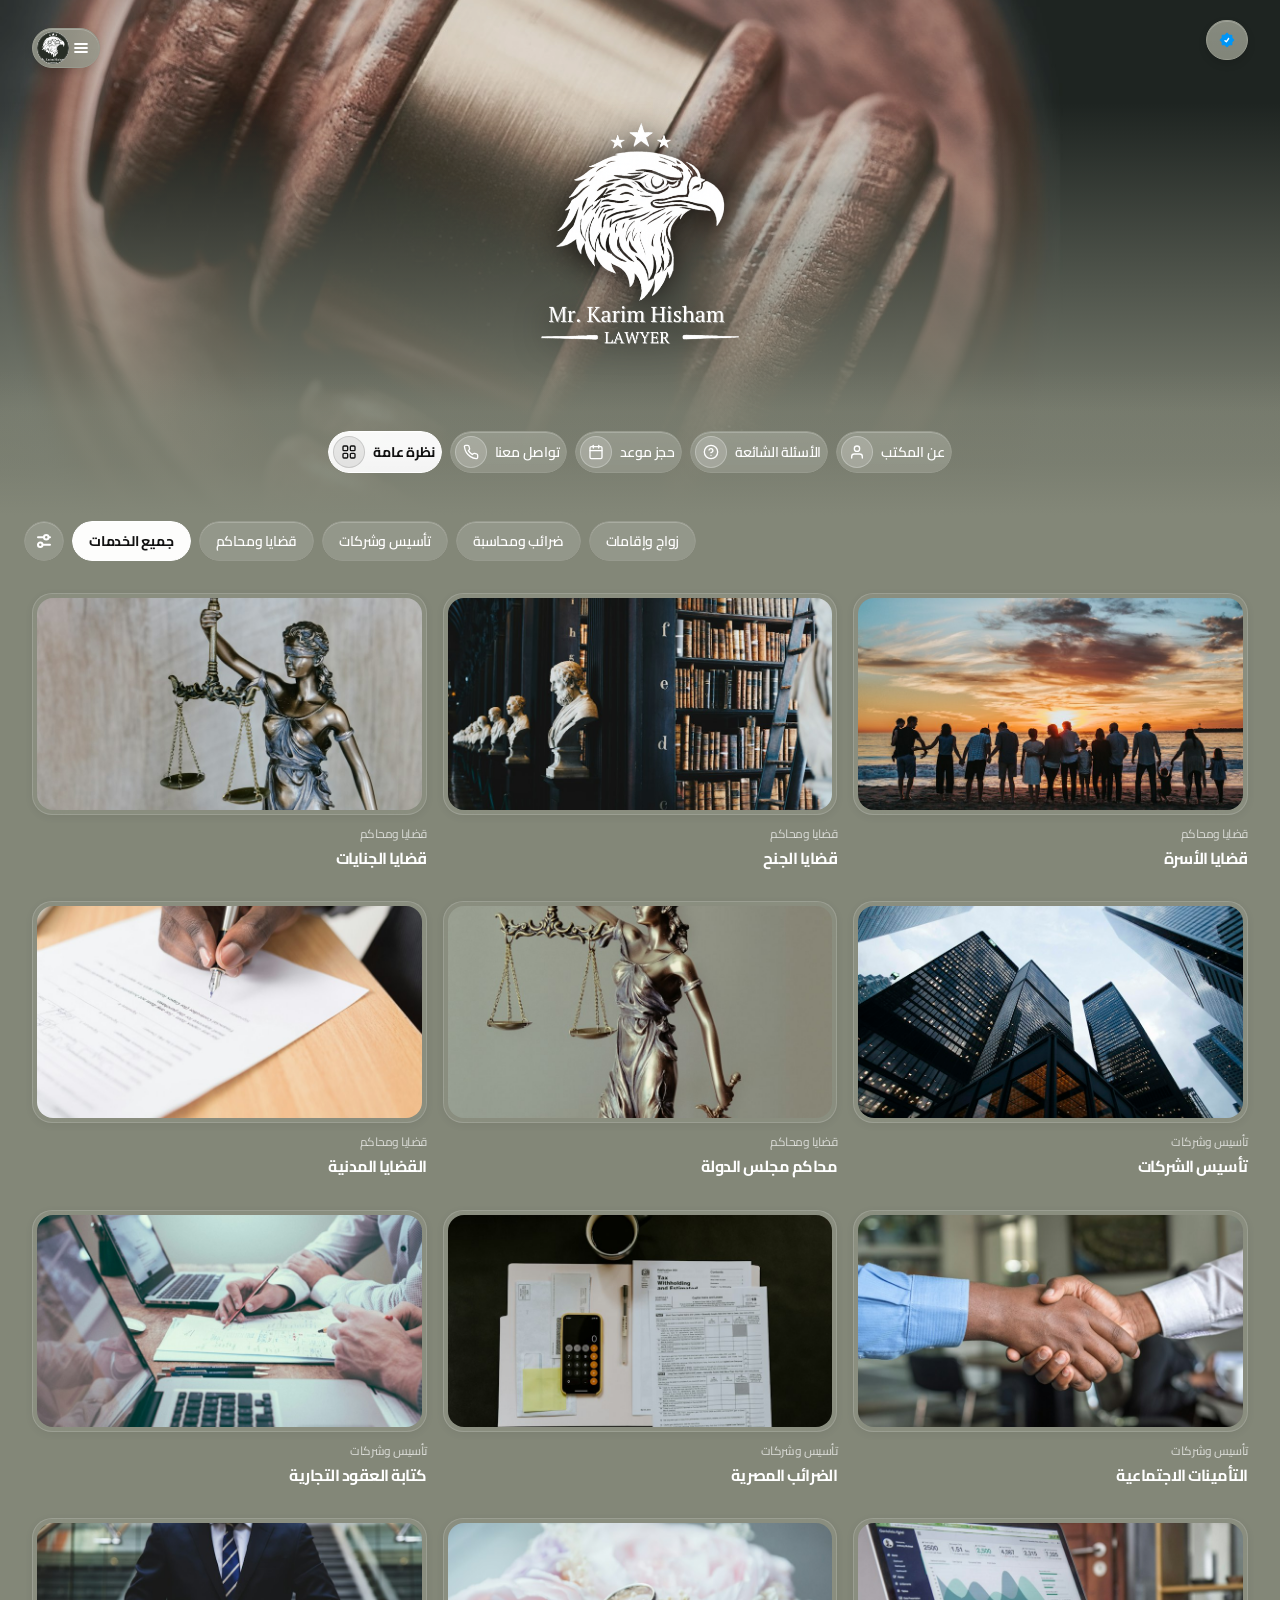
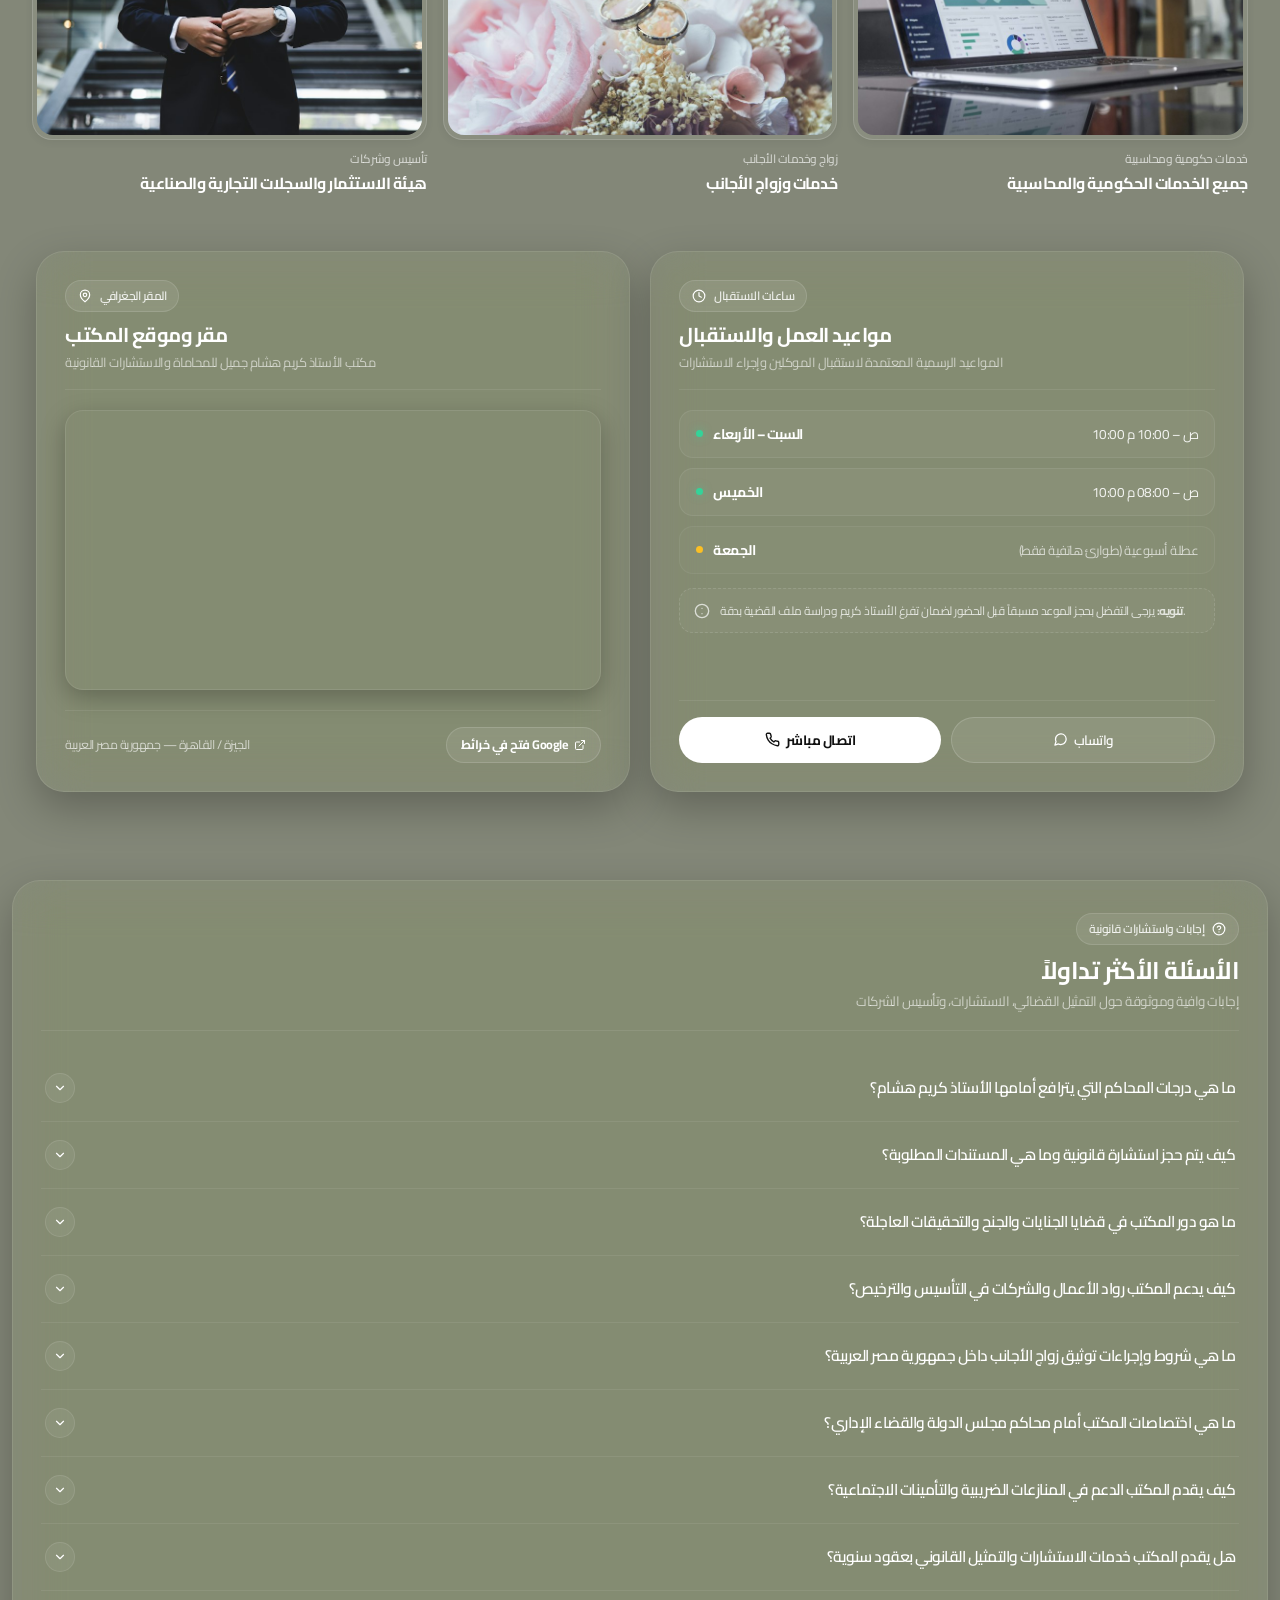
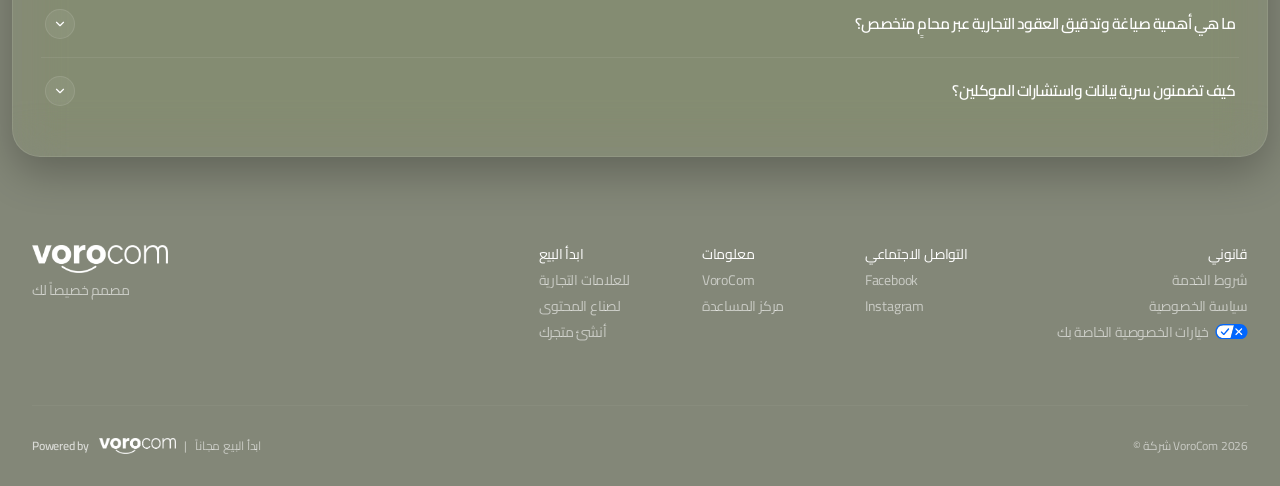
==== commit dd0d130d: "fix(mobile): elevate mobile footer z-index to prevent hero background overlap" ====
--- a/index.html
+++ b/index.html
@@ -38,6 +38,8 @@
 @media (max-width: 767px) {
   footer[data-testid="footer"],
   [data-testid="footer"] {
+    position: relative !important;
+    z-index: 20 !important;
     direction: rtl !important;
     text-align: right !important;
     padding-left: 20px !important;
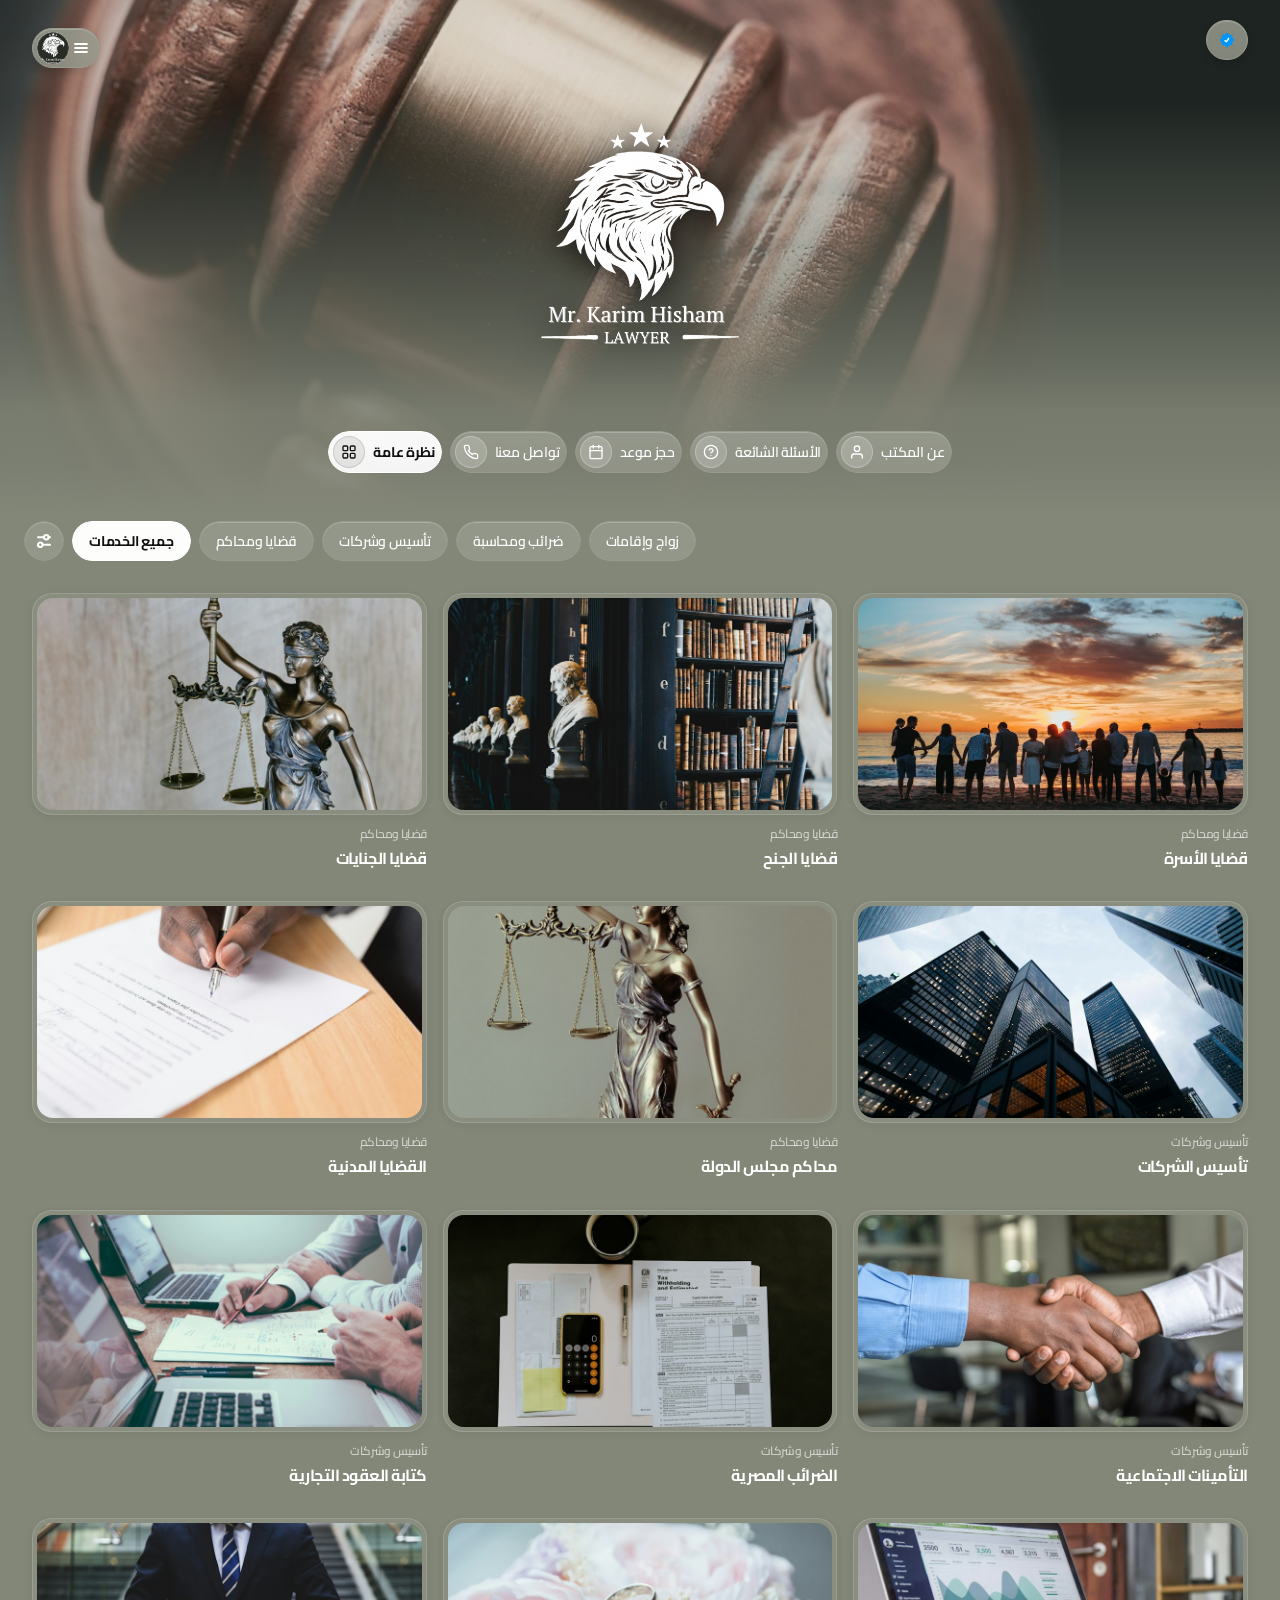
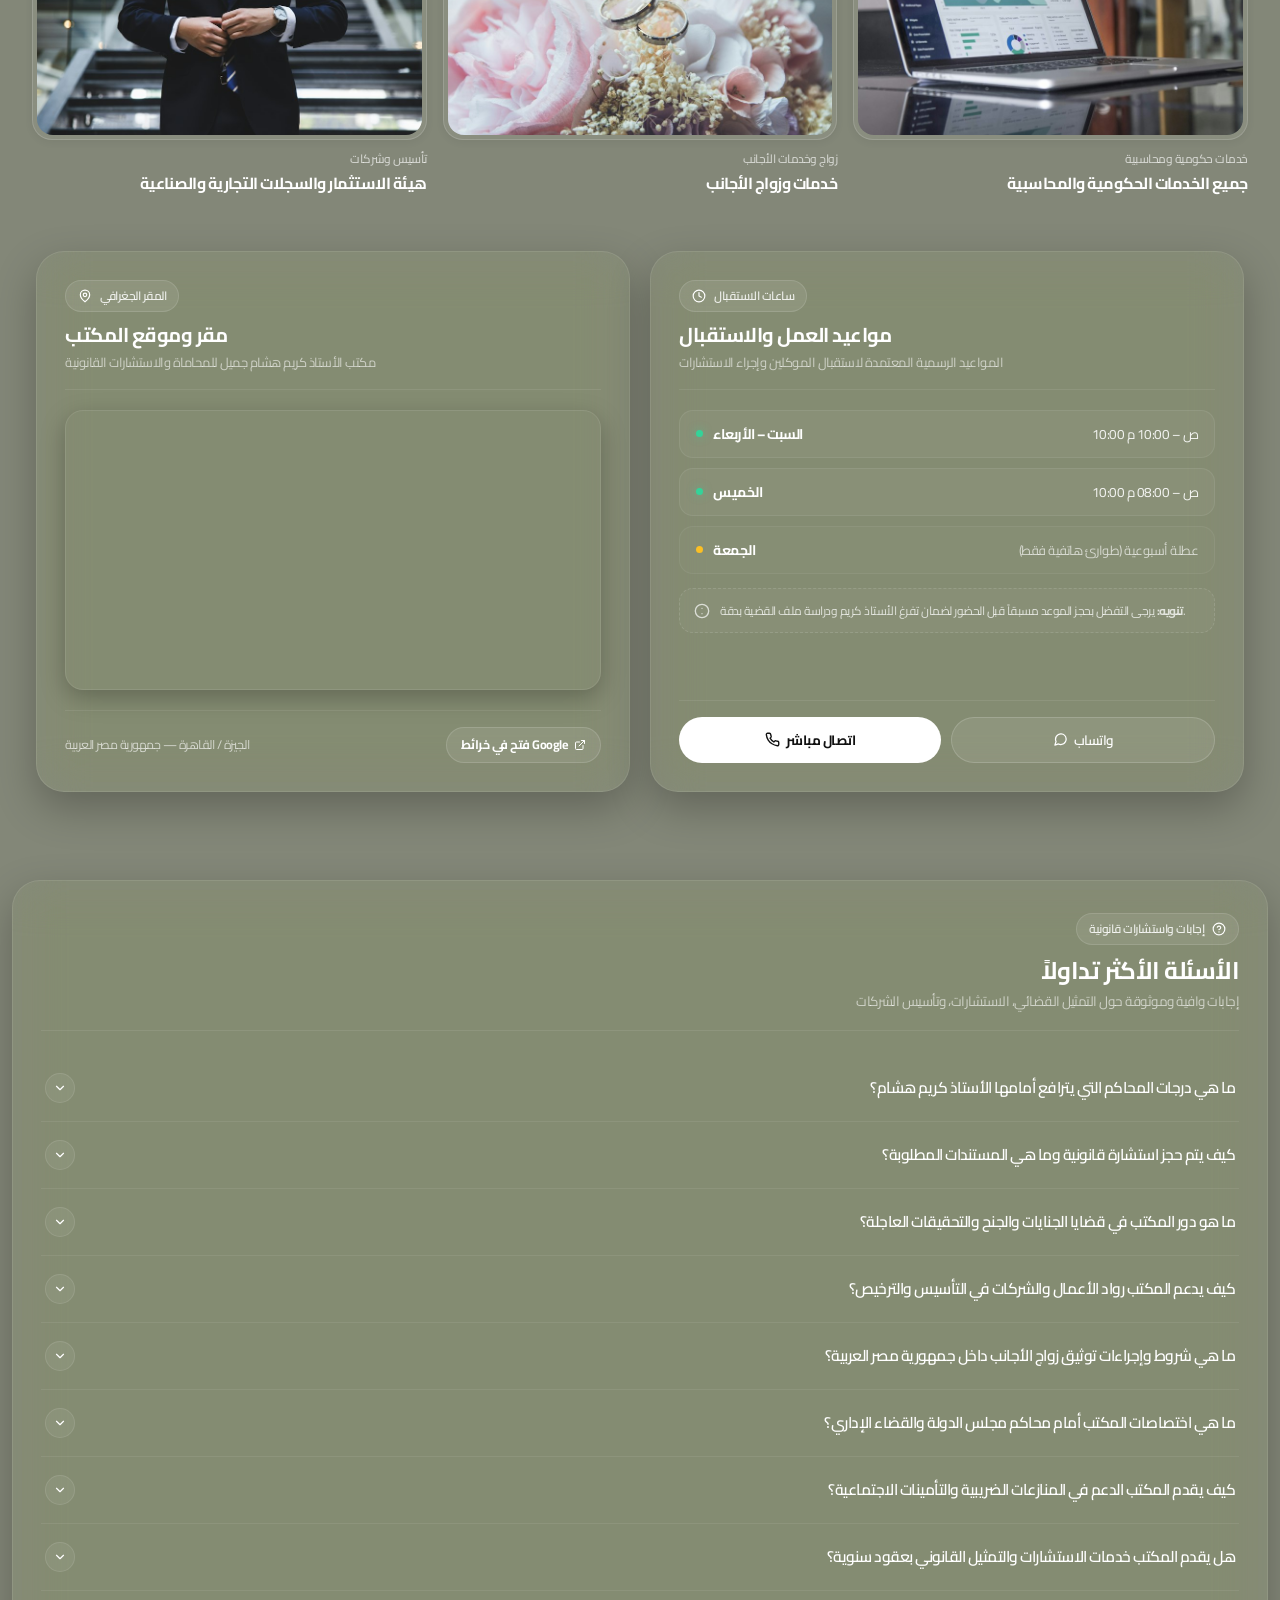
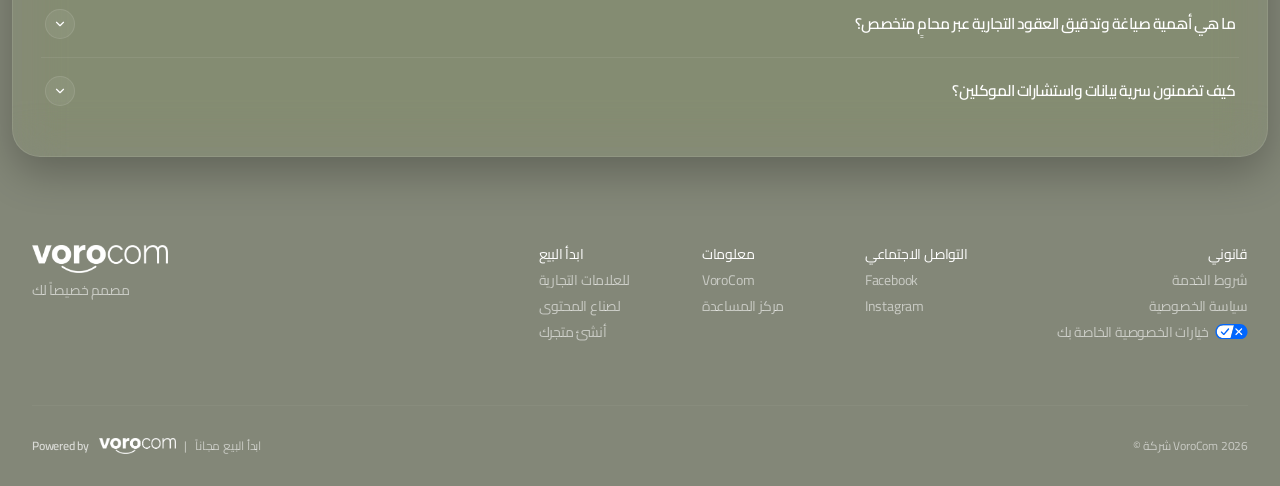
==== commit 0cb68bf6: "chore(content): update office address to El-Talbiya, Faisal Main Rd" ====
--- a/index.html
+++ b/index.html
@@ -902,7 +902,7 @@
 
           <!-- Office Address Paragraph (Exact shop.com paragraph footer) -->
           <p style="font-family: 'Cairo', sans-serif; font-size: 13px; color: rgba(255, 255, 255, 0.85); line-height: 1.6; margin: 16px 0 0 0; padding-top: 12px; border-top: 1px solid rgba(255, 255, 255, 0.1);">
-            شارع فيصل الرئيسي، محطة حسن محمد، برج التوحيد والنور، الدور الثاني، الجيزة، مصر
+            عمارة رقم 3 الطالبية، شارع فيصل الرئيسي، الجيزة
           </p>
         </div>
 
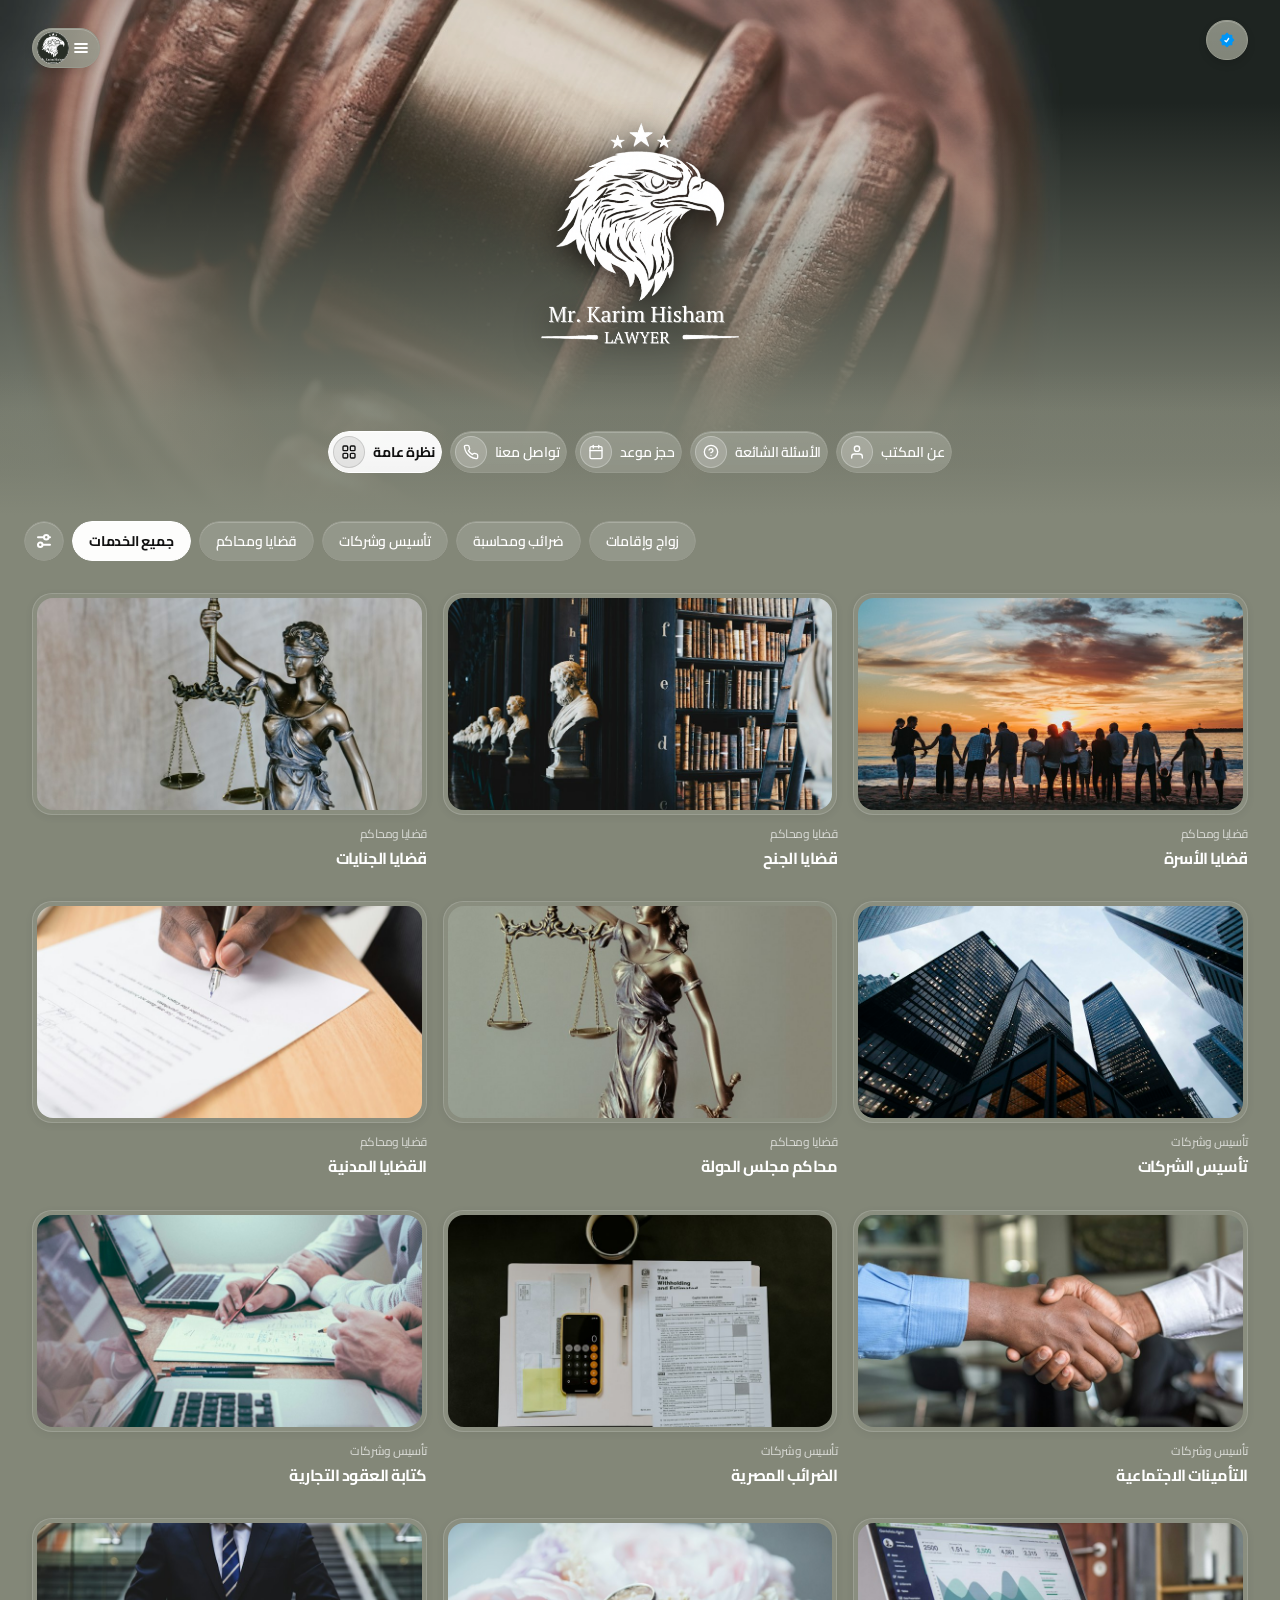
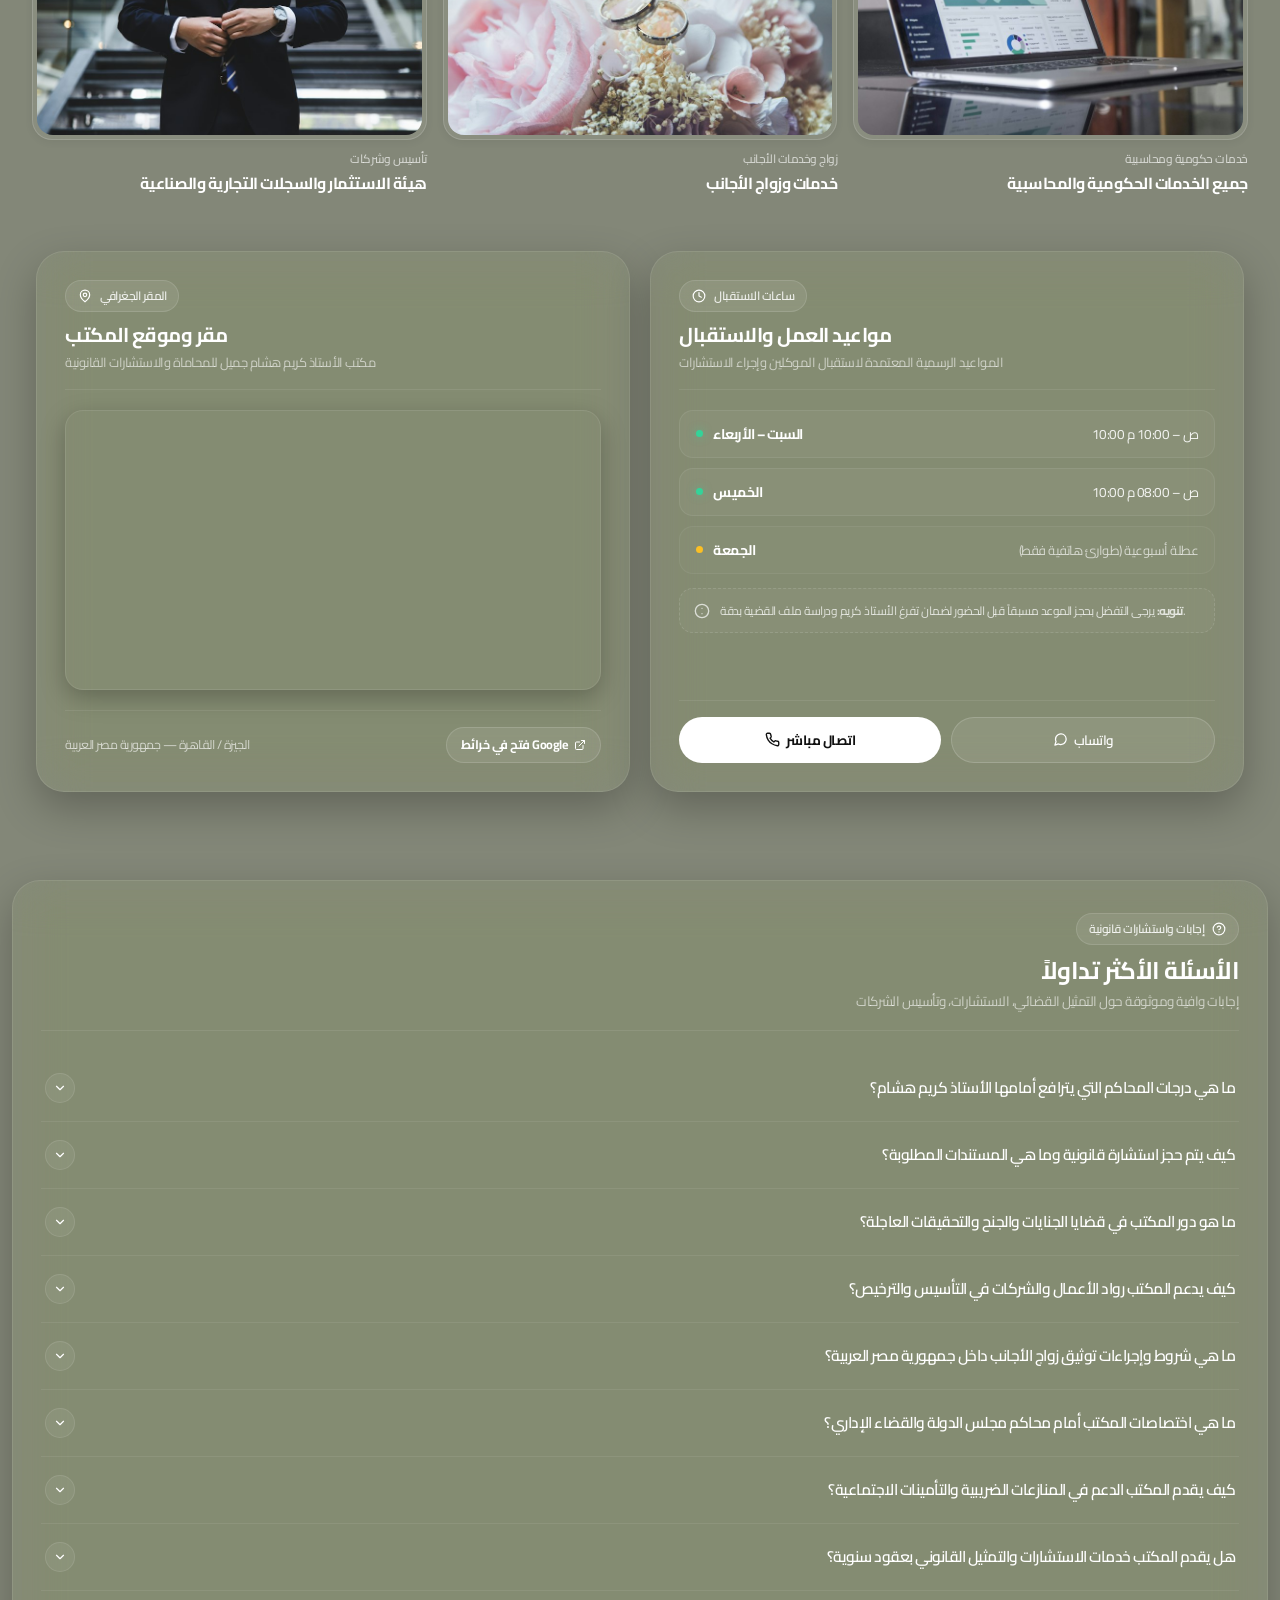
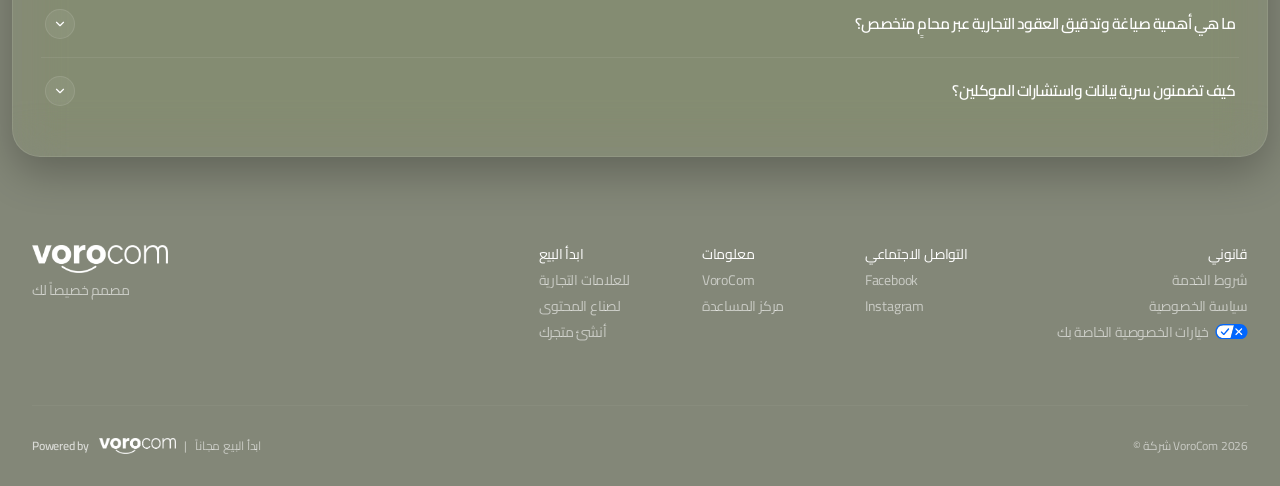
==== commit 1e06c967: "feat(branding): update website favicons with high-contrast lawyer logo badge" ====
--- a/index.html
+++ b/index.html
@@ -1,9 +1,9 @@
 <!DOCTYPE html>
 
-<html data-web-nav-update="false" dir="ltr" lang="ar"><head><meta charset="utf-8"/><meta content="width=device-width, initial-scale=1.0, maximum-scale=1" name="viewport"/><link as="image" fetchpriority="high" imagesizes="100vw" imagesrcset="/assets/hero_options/option1_architecture.jpg 800w, /assets/hero_options/option1_architecture.jpg 1600w" rel="preload"/><link as="image" href="/cdn.shopify.com/s/files/1/0569/4029/8284/files/D_1.png?v=1655843709&amp;format=webp&amp;width=64" rel="preload"/><link as="image" href="/assets/lawyer_logo.png" rel="preload"/><link as="image" href="/cdn.shopify.com/s/files/1/0569/4029/8284/files/Untitleddesign_631a1a4c-8998-43e2-821a-3f526d451959.jpg?v=1718878307&amp;width=64" rel="preload"/><link as="image" href="/cdn.shopify.com/shop-assets/shopify_brokers/comfrtclothing.myshopify.com/1778188942/BLANKETS7.jpg.jpeg?width=64" rel="preload"/><link as="image" href="/cdn.shopify.com/shop-assets/shopify_brokers/comfrtclothing.myshopify.com/1778188958/LOUNGE8.jpg.jpeg?width=64" rel="preload"/><link as="image" href="/cdn.shopify.com/shop-assets/shopify_brokers/comfrtclothing.myshopify.com/1778189032/KIDS6.jpg.jpeg?width=64" rel="preload"/><link as="image" href="/cdn.shopify.com/shop-assets/shopify_brokers/comfrtclothing.myshopify.com/1778189051/PETS5.jpg.jpeg?width=64" rel="preload"/><link href="/cdn.shopify.com" nonce="6c312e2216ff711b5c42f06c167c7d57" rel="preconnect"/><link crossorigin="anonymous" href="/cdn.shopify.com" nonce="6c312e2216ff711b5c42f06c167c7d57" rel="preconnect"/><link href="/shopify-assets.shopifycdn.com" nonce="6c312e2216ff711b5c42f06c167c7d57" rel="preconnect"/><link crossorigin="anonymous" href="/shopify-assets.shopifycdn.com" nonce="6c312e2216ff711b5c42f06c167c7d57" rel="preconnect"/><link rel="icon" type="image/png" sizes="192x192" href="/assets/favicon.png"/>
-<link rel="icon" type="image/png" sizes="32x32" href="/assets/favicon-32x32.png"/>
-<link rel="apple-touch-icon" sizes="180x180" href="/assets/favicon.png"/>
-<link rel="shortcut icon" href="/favicon.ico"/><link as="font" crossorigin="anonymous" href="/shopify-assets.shopifycdn.com/shopifycloud/shop-client/production/assets/GT-Standard-CIbduBuk.woff2" nonce="6c312e2216ff711b5c42f06c167c7d57" rel="preload" type="font/woff2"/><link as="fetch" crossorigin="anonymous" href="/shopify-assets.shopifycdn.com/shopifycloud/shop-client/production/0f5768e5d9bc8a19d837645055c9402f1961d641/locales/common/en.bec07fd7.json" rel="preload"/><title>مكتب الأستاذ كريم هشام جميل | المحامي بالاستئناف العالي ومجلس الدولة - VoroCom</title><meta content="مكتب الأستاذ كريم هشام جميل - المحامي بالاستئناف العالي ومجلس الدولة. خدمات قانونية متكاملة، تأسيس شركات، عقود تجارية، قضايا جنائية ومدنية، خدمات الأجانب، وضرائب. تطوير VoroCom." name="description"/><meta content="max-image-preview:large" name="robots"/><meta content="website" property="og:type"/><meta content="VoroCom" property="og:site_name"/><meta content="مكتب الأستاذ كريم هشام جميل | المحامي بالاستئناف العالي ومجلس الدولة" property="og:title"/><meta content="مكتب الأستاذ كريم هشام جميل - المحامي بالاستئناف العالي ومجلس الدولة. خدمات قانونية متكاملة وتأسيس شركات واستشارات أعمال." property="og:description"/><meta content="/assets/lawyer_logo.png" property="og:image"/><meta content="https://vorocom.com" property="og:url"/><meta content="@vorocom" name="twitter:site"/><meta content="851211469236686848" name="twitter:account_id"/><meta content="summary_large_image" name="twitter:card"/><meta content="@vorocom" name="twitter:creator"/><meta content="__ro0yTOmc_xRHK3YoVLhazmMwX7W283zP489VgSO3Q" name="google-site-verification"/><meta content="shopapp://m/comfrt" property="al:ios:url"/><meta content="1223471316" property="al:ios:app_store_id"/><meta content="VoroCom" property="al:ios:app_name"/><meta content="shopapp://m/comfrt" property="al:android:url"/><meta content="com.shopify.arrive" property="al:android:package"/><meta content="VoroCom" property="al:android:app_name"/><meta content="https://vorocom.com" property="al:web:url"/><link href="https://vorocom.com" rel="canonical"/><meta content="#ffffff" name="theme-color"/><link href="/shopify-assets.shopifycdn.com/shopifycloud/shop-client/production/0f5768e5d9bc8a19d837645055c9402f1961d641/assets/entry.client-Zv-dEDDt.js" nonce="6c312e2216ff711b5c42f06c167c7d57" rel="modulepreload"/><link href="/shopify-assets.shopifycdn.com/shopifycloud/shop-client/production/0f5768e5d9bc8a19d837645055c9402f1961d641/assets/rolldown-runtime-C0FnF6B9.js" nonce="6c312e2216ff711b5c42f06c167c7d57" rel="modulepreload"/><link href="/shopify-assets.shopifycdn.com/shopifycloud/shop-client/production/0f5768e5d9bc8a19d837645055c9402f1961d641/assets/react-C21x__mS.js" nonce="6c312e2216ff711b5c42f06c167c7d57" rel="modulepreload"/><link href="/shopify-assets.shopifycdn.com/shopifycloud/shop-client/production/0f5768e5d9bc8a19d837645055c9402f1961d641/assets/jsx-runtime-CSuk6psM.js" nonce="6c312e2216ff711b5c42f06c167c7d57" rel="modulepreload"/><link href="/shopify-assets.shopifycdn.com/shopifycloud/shop-client/production/0f5768e5d9bc8a19d837645055c9402f1961d641/assets/tslib.es6-D7tEFIR5.js" nonce="6c312e2216ff711b5c42f06c167c7d57" rel="modulepreload"/><link href="/shopify-assets.shopifycdn.com/shopifycloud/shop-client/production/0f5768e5d9bc8a19d837645055c9402f1961d641/assets/ApolloContext-CscDe_cl.js" nonce="6c312e2216ff711b5c42f06c167c7d57" rel="modulepreload"/><link href="/shopify-assets.shopifycdn.com/shopifycloud/shop-client/production/0f5768e5d9bc8a19d837645055c9402f1961d641/assets/ApolloClient-cmoGTjDv.js" nonce="6c312e2216ff711b5c42f06c167c7d57" rel="modulepreload"/><link href="/shopify-assets.shopifycdn.com/shopifycloud/shop-client/production/0f5768e5d9bc8a19d837645055c9402f1961d641/assets/ObservableQuery-C4uw_yqY.js" nonce="6c312e2216ff711b5c42f06c167c7d57" rel="modulepreload"/><link href="/shopify-assets.shopifycdn.com/shopifycloud/shop-client/production/0f5768e5d9bc8a19d837645055c9402f1961d641/assets/lib-BDoJG_TZ.js" nonce="6c312e2216ff711b5c42f06c167c7d57" rel="modulepreload"/><link href="/shopify-assets.shopifycdn.com/shopifycloud/shop-client/production/0f5768e5d9bc8a19d837645055c9402f1961d641/assets/ApolloLink-CJh36nAJ.js" nonce="6c312e2216ff711b5c42f06c167c7d57" rel="modulepreload"/><link href="/shopify-assets.shopifycdn.com/shopifycloud/shop-client/production/0f5768e5d9bc8a19d837645055c9402f1961d641/assets/i18next-BrogFAtw.js" nonce="6c312e2216ff711b5c42f06c167c7d57" rel="modulepreload"/><link href="/shopify-assets.shopifycdn.com/shopifycloud/shop-client/production/0f5768e5d9bc8a19d837645055c9402f1961d641/assets/react-dom-BddMPX6d.js" nonce="6c312e2216ff711b5c42f06c167c7d57" rel="modulepreload"/><link href="/shopify-assets.shopifycdn.com/shopifycloud/shop-client/production/0f5768e5d9bc8a19d837645055c9402f1961d641/assets/context-Das9iEzI.js" nonce="6c312e2216ff711b5c42f06c167c7d57" rel="modulepreload"/><link href="/shopify-assets.shopifycdn.com/shopifycloud/shop-client/production/0f5768e5d9bc8a19d837645055c9402f1961d641/assets/utils-s0xI0ykZ.js" nonce="6c312e2216ff711b5c42f06c167c7d57" rel="modulepreload"/><link href="/shopify-assets.shopifycdn.com/shopifycloud/shop-client/production/0f5768e5d9bc8a19d837645055c9402f1961d641/assets/components-D-pkByQq.js" nonce="6c312e2216ff711b5c42f06c167c7d57" rel="modulepreload"/><link href="/shopify-assets.shopifycdn.com/shopifycloud/shop-client/production/0f5768e5d9bc8a19d837645055c9402f1961d641/assets/_virtual_permissions-45_EbSPd.js" nonce="6c312e2216ff711b5c42f06c167c7d57" rel="modulepreload"/><link href="/shopify-assets.shopifycdn.com/shopifycloud/shop-client/production/0f5768e5d9bc8a19d837645055c9402f1961d641/assets/preload-helper-B7qeedMF.js" nonce="6c312e2216ff711b5c42f06c167c7d57" rel="modulepreload"/><link href="/shopify-assets.shopifycdn.com/shopifycloud/shop-client/production/0f5768e5d9bc8a19d837645055c9402f1961d641/assets/href-Dc8Pjj-5.js" nonce="6c312e2216ff711b5c42f06c167c7d57" rel="modulepreload"/><link href="/shopify-assets.shopifycdn.com/shopifycloud/shop-client/production/0f5768e5d9bc8a19d837645055c9402f1961d641/assets/featureFlagLink-CWprVA6e.js" nonce="6c312e2216ff711b5c42f06c167c7d57" rel="modulepreload"/><link href="/shopify-assets.shopifycdn.com/shopifycloud/shop-client/production/0f5768e5d9bc8a19d837645055c9402f1961d641/assets/i18nConfig-C3hTkDLn.js" nonce="6c312e2216ff711b5c42f06c167c7d57" rel="modulepreload"/><link href="/shopify-assets.shopifycdn.com/shopifycloud/shop-client/production/0f5768e5d9bc8a19d837645055c9402f1961d641/assets/performance-effect-JeGDmc-5.js" nonce="6c312e2216ff711b5c42f06c167c7d57" rel="modulepreload"/><link href="/shopify-assets.shopifycdn.com/shopifycloud/shop-client/production/0f5768e5d9bc8a19d837645055c9402f1961d641/assets/esm-BIOTnPUY.js" nonce="6c312e2216ff711b5c42f06c167c7d57" rel="modulepreload"/><link href="/shopify-assets.shopifycdn.com/shopifycloud/shop-client/production/0f5768e5d9bc8a19d837645055c9402f1961d641/assets/openTelemetry-C-b-vFUe.js" nonce="6c312e2216ff711b5c42f06c167c7d57" rel="modulepreload"/><link href="/shopify-assets.shopifycdn.com/shopifycloud/shop-client/production/0f5768e5d9bc8a19d837645055c9402f1961d641/assets/errorLogger-B35uBGb0.js" nonce="6c312e2216ff711b5c42f06c167c7d57" rel="modulepreload"/><link href="/shopify-assets.shopifycdn.com/shopifycloud/shop-client/production/0f5768e5d9bc8a19d837645055c9402f1961d641/assets/env-C6sO5k8X.js" nonce="6c312e2216ff711b5c42f06c167c7d57" rel="modulepreload"/><link href="/shopify-assets.shopifycdn.com/shopifycloud/shop-client/production/0f5768e5d9bc8a19d837645055c9402f1961d641/assets/batchMiddlewareFlush-CNbc2eXL.js" nonce="6c312e2216ff711b5c42f06c167c7d57" rel="modulepreload"/><link href="/shopify-assets.shopifycdn.com/shopifycloud/shop-client/production/0f5768e5d9bc8a19d837645055c9402f1961d641/assets/useMonorail-IjCFdpja.js" nonce="6c312e2216ff711b5c42f06c167c7d57" rel="modulepreload"/><link href="/shopify-assets.shopifycdn.com/shopifycloud/shop-client/production/0f5768e5d9bc8a19d837645055c9402f1961d641/assets/v4-D0vk04Ar.js" nonce="6c312e2216ff711b5c42f06c167c7d57" rel="modulepreload"/><link href="/shopify-assets.shopifycdn.com/shopifycloud/shop-client/production/0f5768e5d9bc8a19d837645055c9402f1961d641/assets/graphqlErrorUtils-I41fsOqp.js" nonce="6c312e2216ff711b5c42f06c167c7d57" rel="modulepreload"/><link href="/shopify-assets.shopifycdn.com/shopifycloud/shop-client/production/0f5768e5d9bc8a19d837645055c9402f1961d641/assets/logger-Be5KxVgN.js" nonce="6c312e2216ff711b5c42f06c167c7d57" rel="modulepreload"/><link href="/shopify-assets.shopifycdn.com/shopifycloud/shop-client/production/0f5768e5d9bc8a19d837645055c9402f1961d641/assets/mergeDeep-CgIrIcK7.js" nonce="6c312e2216ff711b5c42f06c167c7d57" rel="modulepreload"/><link href="/shopify-assets.shopifycdn.com/shopifycloud/shop-client/production/0f5768e5d9bc8a19d837645055c9402f1961d641/assets/defineProperty-BbfpZ9Tg.js" nonce="6c312e2216ff711b5c42f06c167c7d57" rel="modulepreload"/><link href="/shopify-assets.shopifycdn.com/shopifycloud/shop-client/production/0f5768e5d9bc8a19d837645055c9402f1961d641/assets/getAgentBridge-CDyDTLwC.js" nonce="6c312e2216ff711b5c42f06c167c7d57" rel="modulepreload"/><link href="/shopify-assets.shopifycdn.com/shopifycloud/shop-client/production/0f5768e5d9bc8a19d837645055c9402f1961d641/assets/urls-CIc3U_RE.js" nonce="6c312e2216ff711b5c42f06c167c7d57" rel="modulepreload"/><link href="/shopify-assets.shopifycdn.com/shopifycloud/shop-client/production/0f5768e5d9bc8a19d837645055c9402f1961d641/assets/chunk-RXA7UNVJ-NDkQAzfX.js" nonce="6c312e2216ff711b5c42f06c167c7d57" rel="modulepreload"/><link href="/shopify-assets.shopifycdn.com/shopifycloud/shop-client/production/0f5768e5d9bc8a19d837645055c9402f1961d641/assets/constants-C5JXivoa.js" nonce="6c312e2216ff711b5c42f06c167c7d57" rel="modulepreload"/><link href="/shopify-assets.shopifycdn.com/shopifycloud/shop-client/production/0f5768e5d9bc8a19d837645055c9402f1961d641/assets/httpStatus-DQuWILYU.js" nonce="6c312e2216ff711b5c42f06c167c7d57" rel="modulepreload"/><link href="/shopify-assets.shopifycdn.com/shopifycloud/shop-client/production/0f5768e5d9bc8a19d837645055c9402f1961d641/assets/chunk-XMWKW3W6-BIO9V_Ha.js" nonce="6c312e2216ff711b5c42f06c167c7d57" rel="modulepreload"/><link href="/shopify-assets.shopifycdn.com/shopifycloud/shop-client/production/0f5768e5d9bc8a19d837645055c9402f1961d641/assets/react-B0xMEQKV.js" nonce="6c312e2216ff711b5c42f06c167c7d57" rel="modulepreload"/><link href="/shopify-assets.shopifycdn.com/shopifycloud/shop-client/production/0f5768e5d9bc8a19d837645055c9402f1961d641/assets/languages-CbqBQnWm.js" nonce="6c312e2216ff711b5c42f06c167c7d57" rel="modulepreload"/><link href="/shopify-assets.shopifycdn.com/shopifycloud/shop-client/production/0f5768e5d9bc8a19d837645055c9402f1961d641/assets/AuthenticationProvider-B-Yrcpxk.js" nonce="6c312e2216ff711b5c42f06c167c7d57" rel="modulepreload"/><link href="/shopify-assets.shopifycdn.com/shopifycloud/shop-client/production/0f5768e5d9bc8a19d837645055c9402f1961d641/assets/captureStore-CxjsUTF1.js" nonce="6c312e2216ff711b5c42f06c167c7d57" rel="modulepreload"/><link href="/shopify-assets.shopifycdn.com/shopifycloud/shop-client/production/0f5768e5d9bc8a19d837645055c9402f1961d641/assets/types-Bl7ZDWSI.js" nonce="6c312e2216ff711b5c42f06c167c7d57" rel="modulepreload"/><link href="/shopify-assets.shopifycdn.com/shopifycloud/shop-client/production/0f5768e5d9bc8a19d837645055c9402f1961d641/assets/useRouteHandle-W2YDvMqC.js" nonce="6c312e2216ff711b5c42f06c167c7d57" rel="modulepreload"/><link href="/shopify-assets.shopifycdn.com/shopifycloud/shop-client/production/0f5768e5d9bc8a19d837645055c9402f1961d641/assets/hasUnauthorizedError-5P9j6hBX.js" nonce="6c312e2216ff711b5c42f06c167c7d57" rel="modulepreload"/><link href="/shopify-assets.shopifycdn.com/shopifycloud/shop-client/production/0f5768e5d9bc8a19d837645055c9402f1961d641/assets/root-BESXMQJ6.js" nonce="6c312e2216ff711b5c42f06c167c7d57" rel="modulepreload"/><link href="/shopify-assets.shopifycdn.com/shopifycloud/shop-client/production/0f5768e5d9bc8a19d837645055c9402f1961d641/assets/useMutation-CyiORk-y.js" nonce="6c312e2216ff711b5c42f06c167c7d57" rel="modulepreload"/><link href="/shopify-assets.shopifycdn.com/shopifycloud/shop-client/production/0f5768e5d9bc8a19d837645055c9402f1961d641/assets/useTranslation-pNNkanqr.js" nonce="6c312e2216ff711b5c42f06c167c7d57" rel="modulepreload"/><link href="/shopify-assets.shopifycdn.com/shopifycloud/shop-client/production/0f5768e5d9bc8a19d837645055c9402f1961d641/assets/reviewModalUrlState-DShFeCot.js" nonce="6c312e2216ff711b5c42f06c167c7d57" rel="modulepreload"/><link href="/shopify-assets.shopifycdn.com/shopifycloud/shop-client/production/0f5768e5d9bc8a19d837645055c9402f1961d641/assets/Section-egyVXUTs.js" nonce="6c312e2216ff711b5c42f06c167c7d57" rel="modulepreload"/><link href="/shopify-assets.shopifycdn.com/shopifycloud/shop-client/production/0f5768e5d9bc8a19d837645055c9402f1961d641/assets/useWebUserRecentSearches-BmrDZWTb.js" nonce="6c312e2216ff711b5c42f06c167c7d57" rel="modulepreload"/><link href="/shopify-assets.shopifycdn.com/shopifycloud/shop-client/production/0f5768e5d9bc8a19d837645055c9402f1961d641/assets/Feed-C4f66ooE.js" nonce="6c312e2216ff711b5c42f06c167c7d57" rel="modulepreload"/><link href="/shopify-assets.shopifycdn.com/shopifycloud/shop-client/production/0f5768e5d9bc8a19d837645055c9402f1961d641/assets/useShoppingEvents-C4kwpu_j.js" nonce="6c312e2216ff711b5c42f06c167c7d57" rel="modulepreload"/><link href="/shopify-assets.shopifycdn.com/shopifycloud/shop-client/production/0f5768e5d9bc8a19d837645055c9402f1961d641/assets/useStreamToken-bCQK_kQw.js" nonce="6c312e2216ff711b5c42f06c167c7d57" rel="modulepreload"/><link href="/shopify-assets.shopifycdn.com/shopifycloud/shop-client/production/0f5768e5d9bc8a19d837645055c9402f1961d641/assets/Omnibox-DoWvT-3Z.js" nonce="6c312e2216ff711b5c42f06c167c7d57" rel="modulepreload"/><link href="/shopify-assets.shopifycdn.com/shopifycloud/shop-client/production/0f5768e5d9bc8a19d837645055c9402f1961d641/assets/useFeatureFlag-BXNmCZ4w.js" nonce="6c312e2216ff711b5c42f06c167c7d57" rel="modulepreload"/><link href="/shopify-assets.shopifycdn.com/shopifycloud/shop-client/production/0f5768e5d9bc8a19d837645055c9402f1961d641/assets/use-hydrated-CHsfTLOs.js" nonce="6c312e2216ff711b5c42f06c167c7d57" rel="modulepreload"/><link href="/shopify-assets.shopifycdn.com/shopifycloud/shop-client/production/0f5768e5d9bc8a19d837645055c9402f1961d641/assets/Toast-B_YSIRRN.js" nonce="6c312e2216ff711b5c42f06c167c7d57" rel="modulepreload"/><link href="/shopify-assets.shopifycdn.com/shopifycloud/shop-client/production/0f5768e5d9bc8a19d837645055c9402f1961d641/assets/Link-BOawJsOB.js" nonce="6c312e2216ff711b5c42f06c167c7d57" rel="modulepreload"/><link href="/shopify-assets.shopifycdn.com/shopifycloud/shop-client/production/0f5768e5d9bc8a19d837645055c9402f1961d641/assets/NavigationUIStateProvider-BEL49a5A.js" nonce="6c312e2216ff711b5c42f06c167c7d57" rel="modulepreload"/><link href="/shopify-assets.shopifycdn.com/shopifycloud/shop-client/production/0f5768e5d9bc8a19d837645055c9402f1961d641/assets/cn-DW2TDMXS.js" nonce="6c312e2216ff711b5c42f06c167c7d57" rel="modulepreload"/><link href="/shopify-assets.shopifycdn.com/shopifycloud/shop-client/production/0f5768e5d9bc8a19d837645055c9402f1961d641/assets/Button-CEcABf42.js" nonce="6c312e2216ff711b5c42f06c167c7d57" rel="modulepreload"/><link href="/shopify-assets.shopifycdn.com/shopifycloud/shop-client/production/0f5768e5d9bc8a19d837645055c9402f1961d641/assets/Icon-BkBmvYUf.js" nonce="6c312e2216ff711b5c42f06c167c7d57" rel="modulepreload"/><link href="/shopify-assets.shopifycdn.com/shopifycloud/shop-client/production/0f5768e5d9bc8a19d837645055c9402f1961d641/assets/Text-C4p0K6aP.js" nonce="6c312e2216ff711b5c42f06c167c7d57" rel="modulepreload"/><link href="/shopify-assets.shopifycdn.com/shopifycloud/shop-client/production/0f5768e5d9bc8a19d837645055c9402f1961d641/assets/deviceUtils-CcXaFA3y.js" nonce="6c312e2216ff711b5c42f06c167c7d57" rel="modulepreload"/><link href="/shopify-assets.shopifycdn.com/shopifycloud/shop-client/production/0f5768e5d9bc8a19d837645055c9402f1961d641/assets/FeedProvider-CBp3aeHK.js" nonce="6c312e2216ff711b5c42f06c167c7d57" rel="modulepreload"/><link href="/shopify-assets.shopifycdn.com/shopifycloud/shop-client/production/0f5768e5d9bc8a19d837645055c9402f1961d641/assets/useShopAdTracker-Dg3KztVM.js" nonce="6c312e2216ff711b5c42f06c167c7d57" rel="modulepreload"/><link href="/shopify-assets.shopifycdn.com/shopifycloud/shop-client/production/0f5768e5d9bc8a19d837645055c9402f1961d641/assets/types-DLCaN95-.js" nonce="6c312e2216ff711b5c42f06c167c7d57" rel="modulepreload"/><link href="/shopify-assets.shopifycdn.com/shopifycloud/shop-client/production/0f5768e5d9bc8a19d837645055c9402f1961d641/assets/reviewMedia-DyNcb9OU.js" nonce="6c312e2216ff711b5c42f06c167c7d57" rel="modulepreload"/><link href="/shopify-assets.shopifycdn.com/shopifycloud/shop-client/production/0f5768e5d9bc8a19d837645055c9402f1961d641/assets/types-D01Bb9ip.js" nonce="6c312e2216ff711b5c42f06c167c7d57" rel="modulepreload"/><link href="/shopify-assets.shopifycdn.com/shopifycloud/shop-client/production/0f5768e5d9bc8a19d837645055c9402f1961d641/assets/useOpenReviewMedia-aalc6Ukw.js" nonce="6c312e2216ff711b5c42f06c167c7d57" rel="modulepreload"/><link href="/shopify-assets.shopifycdn.com/shopifycloud/shop-client/production/0f5768e5d9bc8a19d837645055c9402f1961d641/assets/CollectionPickerProvider-BAw__Wqx.js" nonce="6c312e2216ff711b5c42f06c167c7d57" rel="modulepreload"/><link href="/shopify-assets.shopifycdn.com/shopifycloud/shop-client/production/0f5768e5d9bc8a19d837645055c9402f1961d641/assets/CollectionDetailContext-Dsw1H-FN.js" nonce="6c312e2216ff711b5c42f06c167c7d57" rel="modulepreload"/><link href="/shopify-assets.shopifycdn.com/shopifycloud/shop-client/production/0f5768e5d9bc8a19d837645055c9402f1961d641/assets/reviewProgress-BH22ByXm.js" nonce="6c312e2216ff711b5c42f06c167c7d57" rel="modulepreload"/><link href="/shopify-assets.shopifycdn.com/shopifycloud/shop-client/production/0f5768e5d9bc8a19d837645055c9402f1961d641/assets/DataSharingOptOutIcon-Cs1FhMTn.js" nonce="6c312e2216ff711b5c42f06c167c7d57" rel="modulepreload"/><link href="/shopify-assets.shopifycdn.com/shopifycloud/shop-client/production/0f5768e5d9bc8a19d837645055c9402f1961d641/assets/types-hN7lqqf0.js" nonce="6c312e2216ff711b5c42f06c167c7d57" rel="modulepreload"/><link href="/shopify-assets.shopifycdn.com/shopifycloud/shop-client/production/0f5768e5d9bc8a19d837645055c9402f1961d641/assets/ShopCashProvider-B2pk2zWF.js" nonce="6c312e2216ff711b5c42f06c167c7d57" rel="modulepreload"/><link href="/shopify-assets.shopifycdn.com/shopifycloud/shop-client/production/0f5768e5d9bc8a19d837645055c9402f1961d641/assets/cdnUrl-DCQv6RB-.js" nonce="6c312e2216ff711b5c42f06c167c7d57" rel="modulepreload"/><link href="/shopify-assets.shopifycdn.com/shopifycloud/shop-client/production/0f5768e5d9bc8a19d837645055c9402f1961d641/assets/useCustomerEventTracking-5xfDuppE.js" nonce="6c312e2216ff711b5c42f06c167c7d57" rel="modulepreload"/><link href="/shopify-assets.shopifycdn.com/shopifycloud/shop-client/production/0f5768e5d9bc8a19d837645055c9402f1961d641/assets/useActiveConsent-DmTbavzk.js" nonce="6c312e2216ff711b5c42f06c167c7d57" rel="modulepreload"/><link href="/shopify-assets.shopifycdn.com/shopifycloud/shop-client/production/0f5768e5d9bc8a19d837645055c9402f1961d641/assets/insertScriptTag-CD5WPcue.js" nonce="6c312e2216ff711b5c42f06c167c7d57" rel="modulepreload"/><link href="/shopify-assets.shopifycdn.com/shopifycloud/shop-client/production/0f5768e5d9bc8a19d837645055c9402f1961d641/assets/GoogleBadge-ChpVwL9S.js" nonce="6c312e2216ff711b5c42f06c167c7d57" rel="modulepreload"/><link href="/shopify-assets.shopifycdn.com/shopifycloud/shop-client/production/0f5768e5d9bc8a19d837645055c9402f1961d641/assets/ColorUtils-DRDsk4qt.js" nonce="6c312e2216ff711b5c42f06c167c7d57" rel="modulepreload"/><link href="/shopify-assets.shopifycdn.com/shopifycloud/shop-client/production/0f5768e5d9bc8a19d837645055c9402f1961d641/assets/DiscoveryProductCard-CRgNFbPW.js" nonce="6c312e2216ff711b5c42f06c167c7d57" rel="modulepreload"/><link href="/shopify-assets.shopifycdn.com/shopifycloud/shop-client/production/0f5768e5d9bc8a19d837645055c9402f1961d641/assets/FlyToCartProvider-BpSYHWge.js" nonce="6c312e2216ff711b5c42f06c167c7d57" rel="modulepreload"/><link href="/shopify-assets.shopifycdn.com/shopifycloud/shop-client/production/0f5768e5d9bc8a19d837645055c9402f1961d641/assets/userAgent-lVhu0CSm.js" nonce="6c312e2216ff711b5c42f06c167c7d57" rel="modulepreload"/><link href="/shopify-assets.shopifycdn.com/shopifycloud/shop-client/production/0f5768e5d9bc8a19d837645055c9402f1961d641/assets/CartsProvider-BHXNczKY.js" nonce="6c312e2216ff711b5c42f06c167c7d57" rel="modulepreload"/><link href="/shopify-assets.shopifycdn.com/shopifycloud/shop-client/production/0f5768e5d9bc8a19d837645055c9402f1961d641/assets/useExperimentExposure-RcNozMld.js" nonce="6c312e2216ff711b5c42f06c167c7d57" rel="modulepreload"/><link href="/shopify-assets.shopifycdn.com/shopifycloud/shop-client/production/0f5768e5d9bc8a19d837645055c9402f1961d641/assets/isLocalStorageAvailable-k6k3uFlE.js" nonce="6c312e2216ff711b5c42f06c167c7d57" rel="modulepreload"/><link href="/shopify-assets.shopifycdn.com/shopifycloud/shop-client/production/0f5768e5d9bc8a19d837645055c9402f1961d641/assets/viewTransitionUtils-DAGYJVVy.js" nonce="6c312e2216ff711b5c42f06c167c7d57" rel="modulepreload"/><link href="/shopify-assets.shopifycdn.com/shopifycloud/shop-client/production/0f5768e5d9bc8a19d837645055c9402f1961d641/assets/RetailReceiptsOnboardingProvider-Dxr8aj4U.js" nonce="6c312e2216ff711b5c42f06c167c7d57" rel="modulepreload"/><link href="/shopify-assets.shopifycdn.com/shopifycloud/shop-client/production/0f5768e5d9bc8a19d837645055c9402f1961d641/assets/useDeleteRecentSearch-eIxEIh0s.js" nonce="6c312e2216ff711b5c42f06c167c7d57" rel="modulepreload"/><link href="/shopify-assets.shopifycdn.com/shopifycloud/shop-client/production/0f5768e5d9bc8a19d837645055c9402f1961d641/assets/SearchSuggestions-NUcpvNRR.js" nonce="6c312e2216ff711b5c42f06c167c7d57" rel="modulepreload"/><link href="/shopify-assets.shopifycdn.com/shopifycloud/shop-client/production/0f5768e5d9bc8a19d837645055c9402f1961d641/assets/context-CLSsm0q4.js" nonce="6c312e2216ff711b5c42f06c167c7d57" rel="modulepreload"/><link href="/shopify-assets.shopifycdn.com/shopifycloud/shop-client/production/0f5768e5d9bc8a19d837645055c9402f1961d641/assets/breadcrumbsStore-DciC_AYR.js" nonce="6c312e2216ff711b5c42f06c167c7d57" rel="modulepreload"/><link href="/shopify-assets.shopifycdn.com/shopifycloud/shop-client/production/0f5768e5d9bc8a19d837645055c9402f1961d641/assets/RouteErrors-Blt8tg9B.js" nonce="6c312e2216ff711b5c42f06c167c7d57" rel="modulepreload"/><link href="/shopify-assets.shopifycdn.com/shopifycloud/shop-client/production/0f5768e5d9bc8a19d837645055c9402f1961d641/assets/PageLayout-CIdgrlaS.js" nonce="6c312e2216ff711b5c42f06c167c7d57" rel="modulepreload"/><link href="/shopify-assets.shopifycdn.com/shopifycloud/shop-client/production/0f5768e5d9bc8a19d837645055c9402f1961d641/assets/useStoreUpliftNavigationStyles-DmJNoYj7.js" nonce="6c312e2216ff711b5c42f06c167c7d57" rel="modulepreload"/><link href="/shopify-assets.shopifycdn.com/shopifycloud/shop-client/production/0f5768e5d9bc8a19d837645055c9402f1961d641/assets/useDownloadLinks-Dz8eWzFW.js" nonce="6c312e2216ff711b5c42f06c167c7d57" rel="modulepreload"/><link href="/shopify-assets.shopifycdn.com/shopifycloud/shop-client/production/0f5768e5d9bc8a19d837645055c9402f1961d641/assets/appendUTMParams-DplYQ2f_.js" nonce="6c312e2216ff711b5c42f06c167c7d57" rel="modulepreload"/><link href="/shopify-assets.shopifycdn.com/shopifycloud/shop-client/production/0f5768e5d9bc8a19d837645055c9402f1961d641/assets/Image-BrewKKFf.js" nonce="6c312e2216ff711b5c42f06c167c7d57" rel="modulepreload"/><link href="/shopify-assets.shopifycdn.com/shopifycloud/shop-client/production/0f5768e5d9bc8a19d837645055c9402f1961d641/assets/DownloadQR-DjNc4IlK.js" nonce="6c312e2216ff711b5c42f06c167c7d57" rel="modulepreload"/><link href="/shopify-assets.shopifycdn.com/shopifycloud/shop-client/production/0f5768e5d9bc8a19d837645055c9402f1961d641/assets/Divider-HKFXus4U.js" nonce="6c312e2216ff711b5c42f06c167c7d57" rel="modulepreload"/><link href="/shopify-assets.shopifycdn.com/shopifycloud/shop-client/production/0f5768e5d9bc8a19d837645055c9402f1961d641/assets/dist-BR8kuFCB.js" nonce="6c312e2216ff711b5c42f06c167c7d57" rel="modulepreload"/><link href="/shopify-assets.shopifycdn.com/shopifycloud/shop-client/production/0f5768e5d9bc8a19d837645055c9402f1961d641/assets/client-only-DKwlidF0.js" nonce="6c312e2216ff711b5c42f06c167c7d57" rel="modulepreload"/><link href="/shopify-assets.shopifycdn.com/shopifycloud/shop-client/production/0f5768e5d9bc8a19d837645055c9402f1961d641/assets/bundle.esm-CQF4cMWo.js" nonce="6c312e2216ff711b5c42f06c167c7d57" rel="modulepreload"/><link href="/shopify-assets.shopifycdn.com/shopifycloud/shop-client/production/0f5768e5d9bc8a19d837645055c9402f1961d641/assets/AccountAvatar-D-Ozk-DZ.js" nonce="6c312e2216ff711b5c42f06c167c7d57" rel="modulepreload"/><link href="/shopify-assets.shopifycdn.com/shopifycloud/shop-client/production/0f5768e5d9bc8a19d837645055c9402f1961d641/assets/useShowShopCashIneligibleState-BFSPns8r.js" nonce="6c312e2216ff711b5c42f06c167c7d57" rel="modulepreload"/><link href="/shopify-assets.shopifycdn.com/shopifycloud/shop-client/production/0f5768e5d9bc8a19d837645055c9402f1961d641/assets/shop-badge-logo-XNFGZr1c.js" nonce="6c312e2216ff711b5c42f06c167c7d57" rel="modulepreload"/><link href="/shopify-assets.shopifycdn.com/shopifycloud/shop-client/production/0f5768e5d9bc8a19d837645055c9402f1961d641/assets/TrackingPixel-Da4ae9_1.js" nonce="6c312e2216ff711b5c42f06c167c7d57" rel="modulepreload"/><link href="/shopify-assets.shopifycdn.com/shopifycloud/shop-client/production/0f5768e5d9bc8a19d837645055c9402f1961d641/assets/Meta-wxn6v3cD.js" nonce="6c312e2216ff711b5c42f06c167c7d57" rel="modulepreload"/><link href="/shopify-assets.shopifycdn.com/shopifycloud/shop-client/production/0f5768e5d9bc8a19d837645055c9402f1961d641/assets/constants-CSIQN9Yr.js" nonce="6c312e2216ff711b5c42f06c167c7d57" rel="modulepreload"/><link href="/shopify-assets.shopifycdn.com/shopifycloud/shop-client/production/0f5768e5d9bc8a19d837645055c9402f1961d641/assets/IconButton-GYHFnfPN.js" nonce="6c312e2216ff711b5c42f06c167c7d57" rel="modulepreload"/><link href="/shopify-assets.shopifycdn.com/shopifycloud/shop-client/production/0f5768e5d9bc8a19d837645055c9402f1961d641/assets/useMediaQuery-BtYYjzPc.js" nonce="6c312e2216ff711b5c42f06c167c7d57" rel="modulepreload"/><link href="/shopify-assets.shopifycdn.com/shopifycloud/shop-client/production/0f5768e5d9bc8a19d837645055c9402f1961d641/assets/constants-FncMWEC2.js" nonce="6c312e2216ff711b5c42f06c167c7d57" rel="modulepreload"/><link href="/shopify-assets.shopifycdn.com/shopifycloud/shop-client/production/0f5768e5d9bc8a19d837645055c9402f1961d641/assets/usePaginatedFetcher-wWg1wWcM.js" nonce="6c312e2216ff711b5c42f06c167c7d57" rel="modulepreload"/><link href="/shopify-assets.shopifycdn.com/shopifycloud/shop-client/production/0f5768e5d9bc8a19d837645055c9402f1961d641/assets/OmniboxContextProvider-0QG79bl4.js" nonce="6c312e2216ff711b5c42f06c167c7d57" rel="modulepreload"/><link href="/shopify-assets.shopifycdn.com/shopifycloud/shop-client/production/0f5768e5d9bc8a19d837645055c9402f1961d641/assets/monorailEventQueue-BHg4X4jH.js" nonce="6c312e2216ff711b5c42f06c167c7d57" rel="modulepreload"/><link href="/shopify-assets.shopifycdn.com/shopifycloud/shop-client/production/0f5768e5d9bc8a19d837645055c9402f1961d641/assets/useShopNativeWebViewUserAgent-C3Yhm1G0.js" nonce="6c312e2216ff711b5c42f06c167c7d57" rel="modulepreload"/><link href="/shopify-assets.shopifycdn.com/shopifycloud/shop-client/production/0f5768e5d9bc8a19d837645055c9402f1961d641/assets/Chip-CMYHqSXc.js" nonce="6c312e2216ff711b5c42f06c167c7d57" rel="modulepreload"/><link href="/shopify-assets.shopifycdn.com/shopifycloud/shop-client/production/0f5768e5d9bc8a19d837645055c9402f1961d641/assets/box-MXeoUU-0.js" nonce="6c312e2216ff711b5c42f06c167c7d57" rel="modulepreload"/><link href="/shopify-assets.shopifycdn.com/shopifycloud/shop-client/production/0f5768e5d9bc8a19d837645055c9402f1961d641/assets/useApolloClient-HjYDriE4.js" nonce="6c312e2216ff711b5c42f06c167c7d57" rel="modulepreload"/><link href="/shopify-assets.shopifycdn.com/shopifycloud/shop-client/production/0f5768e5d9bc8a19d837645055c9402f1961d641/assets/useWarnRemovedOption-DqCM0YE0.js" nonce="6c312e2216ff711b5c42f06c167c7d57" rel="modulepreload"/><link href="/shopify-assets.shopifycdn.com/shopifycloud/shop-client/production/0f5768e5d9bc8a19d837645055c9402f1961d641/assets/useIsomorphicLayoutEffect-BplyDhZE.js" nonce="6c312e2216ff711b5c42f06c167c7d57" rel="modulepreload"/><link href="/shopify-assets.shopifycdn.com/shopifycloud/shop-client/production/0f5768e5d9bc8a19d837645055c9402f1961d641/assets/reviewValidation-C1fkpoLd.js" nonce="6c312e2216ff711b5c42f06c167c7d57" rel="modulepreload"/><link href="/shopify-assets.shopifycdn.com/shopifycloud/shop-client/production/0f5768e5d9bc8a19d837645055c9402f1961d641/assets/useQuery-w4WLtFjn.js" nonce="6c312e2216ff711b5c42f06c167c7d57" rel="modulepreload"/><link href="/shopify-assets.shopifycdn.com/shopifycloud/shop-client/production/0f5768e5d9bc8a19d837645055c9402f1961d641/assets/StoreFollowButton-B1S7H9r1.js" nonce="6c312e2216ff711b5c42f06c167c7d57" rel="modulepreload"/><link href="/shopify-assets.shopifycdn.com/shopifycloud/shop-client/production/0f5768e5d9bc8a19d837645055c9402f1961d641/assets/utils-CephF-9h.js" nonce="6c312e2216ff711b5c42f06c167c7d57" rel="modulepreload"/><link href="/shopify-assets.shopifycdn.com/shopifycloud/shop-client/production/0f5768e5d9bc8a19d837645055c9402f1961d641/assets/useUniversalProductUrlEnabled-8n-uns4N.js" nonce="6c312e2216ff711b5c42f06c167c7d57" rel="modulepreload"/><link href="/shopify-assets.shopifycdn.com/shopifycloud/shop-client/production/0f5768e5d9bc8a19d837645055c9402f1961d641/assets/ShopInAppVisibilityStatus-C9rnCiVK.js" nonce="6c312e2216ff711b5c42f06c167c7d57" rel="modulepreload"/><link href="/shopify-assets.shopifycdn.com/shopifycloud/shop-client/production/0f5768e5d9bc8a19d837645055c9402f1961d641/assets/getAdMetadata-CpZxmPqd.js" nonce="6c312e2216ff711b5c42f06c167c7d57" rel="modulepreload"/><link href="/shopify-assets.shopifycdn.com/shopifycloud/shop-client/production/0f5768e5d9bc8a19d837645055c9402f1961d641/assets/useAdDisclosures-CsYovxiy.js" nonce="6c312e2216ff711b5c42f06c167c7d57" rel="modulepreload"/><link href="/shopify-assets.shopifycdn.com/shopifycloud/shop-client/production/0f5768e5d9bc8a19d837645055c9402f1961d641/assets/section-0Md2Y_Vd.js" nonce="6c312e2216ff711b5c42f06c167c7d57" rel="modulepreload"/><link href="/shopify-assets.shopifycdn.com/shopifycloud/shop-client/production/0f5768e5d9bc8a19d837645055c9402f1961d641/assets/utils-CIMWEyCB.js" nonce="6c312e2216ff711b5c42f06c167c7d57" rel="modulepreload"/><link href="/shopify-assets.shopifycdn.com/shopifycloud/shop-client/production/0f5768e5d9bc8a19d837645055c9402f1961d641/assets/toFeedSection-CDgZaJSY.js" nonce="6c312e2216ff711b5c42f06c167c7d57" rel="modulepreload"/><link href="/shopify-assets.shopifycdn.com/shopifycloud/shop-client/production/0f5768e5d9bc8a19d837645055c9402f1961d641/assets/formatOrderStatus-DDtR2Byq.js" nonce="6c312e2216ff711b5c42f06c167c7d57" rel="modulepreload"/><link href="/shopify-assets.shopifycdn.com/shopifycloud/shop-client/production/0f5768e5d9bc8a19d837645055c9402f1961d641/assets/ProductCardAddToCartButton-BbY_wxRk.js" nonce="6c312e2216ff711b5c42f06c167c7d57" rel="modulepreload"/><link href="/shopify-assets.shopifycdn.com/shopifycloud/shop-client/production/0f5768e5d9bc8a19d837645055c9402f1961d641/assets/MerchantCard-C1-apRa9.js" nonce="6c312e2216ff711b5c42f06c167c7d57" rel="modulepreload"/><link href="/shopify-assets.shopifycdn.com/shopifycloud/shop-client/production/0f5768e5d9bc8a19d837645055c9402f1961d641/assets/isShippingSpecificStatus-CEA3WnCH.js" nonce="6c312e2216ff711b5c42f06c167c7d57" rel="modulepreload"/><link href="/shopify-assets.shopifycdn.com/shopifycloud/shop-client/production/0f5768e5d9bc8a19d837645055c9402f1961d641/assets/DeliveryMethodType-8DRY8SgZ.js" nonce="6c312e2216ff711b5c42f06c167c7d57" rel="modulepreload"/><link href="/shopify-assets.shopifycdn.com/shopifycloud/shop-client/production/0f5768e5d9bc8a19d837645055c9402f1961d641/assets/hiddenValueIncentive-Dhy7zR6c.js" nonce="6c312e2216ff711b5c42f06c167c7d57" rel="modulepreload"/><link href="/shopify-assets.shopifycdn.com/shopifycloud/shop-client/production/0f5768e5d9bc8a19d837645055c9402f1961d641/assets/useFetchMoreItems-Cl6JCSgJ.js" nonce="6c312e2216ff711b5c42f06c167c7d57" rel="modulepreload"/><link href="/shopify-assets.shopifycdn.com/shopifycloud/shop-client/production/0f5768e5d9bc8a19d837645055c9402f1961d641/assets/ConditionalLink-DKXkUKGT.js" nonce="6c312e2216ff711b5c42f06c167c7d57" rel="modulepreload"/><link href="/shopify-assets.shopifycdn.com/shopifycloud/shop-client/production/0f5768e5d9bc8a19d837645055c9402f1961d641/assets/src-BdBTjgkr.js" nonce="6c312e2216ff711b5c42f06c167c7d57" rel="modulepreload"/><link href="/shopify-assets.shopifycdn.com/shopifycloud/shop-client/production/0f5768e5d9bc8a19d837645055c9402f1961d641/assets/variantColors-CuM4VFSD.js" nonce="6c312e2216ff711b5c42f06c167c7d57" rel="modulepreload"/><link href="/shopify-assets.shopifycdn.com/shopifycloud/shop-client/production/0f5768e5d9bc8a19d837645055c9402f1961d641/assets/FilterUtils-pWtdodt7.js" nonce="6c312e2216ff711b5c42f06c167c7d57" rel="modulepreload"/><link href="/shopify-assets.shopifycdn.com/shopifycloud/shop-client/production/0f5768e5d9bc8a19d837645055c9402f1961d641/assets/MoneyUtils-Cd35tmFT.js" nonce="6c312e2216ff711b5c42f06c167c7d57" rel="modulepreload"/><link href="/shopify-assets.shopifycdn.com/shopifycloud/shop-client/production/0f5768e5d9bc8a19d837645055c9402f1961d641/assets/breakpoints-CvLotN6b.js" nonce="6c312e2216ff711b5c42f06c167c7d57" rel="modulepreload"/><link href="/shopify-assets.shopifycdn.com/shopifycloud/shop-client/production/0f5768e5d9bc8a19d837645055c9402f1961d641/assets/createProductUrl-DWwfr7pp.js" nonce="6c312e2216ff711b5c42f06c167c7d57" rel="modulepreload"/><link href="/shopify-assets.shopifycdn.com/shopifycloud/shop-client/production/0f5768e5d9bc8a19d837645055c9402f1961d641/assets/sanitize-html-DSKJ_0oy.js" nonce="6c312e2216ff711b5c42f06c167c7d57" rel="modulepreload"/><link href="/shopify-assets.shopifycdn.com/shopifycloud/shop-client/production/0f5768e5d9bc8a19d837645055c9402f1961d641/assets/createGuestUser-WQsrpODm.js" nonce="6c312e2216ff711b5c42f06c167c7d57" rel="modulepreload"/><link href="/shopify-assets.shopifycdn.com/shopifycloud/shop-client/production/0f5768e5d9bc8a19d837645055c9402f1961d641/assets/postJsonAction-DtaJTRp8.js" nonce="6c312e2216ff711b5c42f06c167c7d57" rel="modulepreload"/><link href="/shopify-assets.shopifycdn.com/shopifycloud/shop-client/production/0f5768e5d9bc8a19d837645055c9402f1961d641/assets/ShopCashIncentiveFragment-DnUntjyt.js" nonce="6c312e2216ff711b5c42f06c167c7d57" rel="modulepreload"/><link href="/shopify-assets.shopifycdn.com/shopifycloud/shop-client/production/0f5768e5d9bc8a19d837645055c9402f1961d641/assets/MoneyV2Fragment-L6bxRLtL.js" nonce="6c312e2216ff711b5c42f06c167c7d57" rel="modulepreload"/><link href="/shopify-assets.shopifycdn.com/shopifycloud/shop-client/production/0f5768e5d9bc8a19d837645055c9402f1961d641/assets/ConversationContext-DRGolBWw.js" nonce="6c312e2216ff711b5c42f06c167c7d57" rel="modulepreload"/><link href="/shopify-assets.shopifycdn.com/shopifycloud/shop-client/production/0f5768e5d9bc8a19d837645055c9402f1961d641/assets/getLogoColor-CoLPQuPm.js" nonce="6c312e2216ff711b5c42f06c167c7d57" rel="modulepreload"/><link href="/shopify-assets.shopifycdn.com/shopifycloud/shop-client/production/0f5768e5d9bc8a19d837645055c9402f1961d641/assets/queryClassification-_feSJdVb.js" nonce="6c312e2216ff711b5c42f06c167c7d57" rel="modulepreload"/><link href="/shopify-assets.shopifycdn.com/shopifycloud/shop-client/production/0f5768e5d9bc8a19d837645055c9402f1961d641/assets/usePageLayout-CRVtXGbN.js" nonce="6c312e2216ff711b5c42f06c167c7d57" rel="modulepreload"/><link href="/shopify-assets.shopifycdn.com/shopifycloud/shop-client/production/0f5768e5d9bc8a19d837645055c9402f1961d641/assets/Avatar-S3oUAWqd.js" nonce="6c312e2216ff711b5c42f06c167c7d57" rel="modulepreload"/><link href="/shopify-assets.shopifycdn.com/shopifycloud/shop-client/production/0f5768e5d9bc8a19d837645055c9402f1961d641/assets/dist-DQkq7KVk.js" nonce="6c312e2216ff711b5c42f06c167c7d57" rel="modulepreload"/><link href="/shopify-assets.shopifycdn.com/shopifycloud/shop-client/production/0f5768e5d9bc8a19d837645055c9402f1961d641/assets/agent-CsGU1jCm.js" nonce="6c312e2216ff711b5c42f06c167c7d57" rel="modulepreload"/><link href="/shopify-assets.shopifycdn.com/shopifycloud/shop-client/production/0f5768e5d9bc8a19d837645055c9402f1961d641/assets/dist-DL_tVWmP.js" nonce="6c312e2216ff711b5c42f06c167c7d57" rel="modulepreload"/><link href="/shopify-assets.shopifycdn.com/shopifycloud/shop-client/production/0f5768e5d9bc8a19d837645055c9402f1961d641/assets/Dialog-rCCuGv8D.js" nonce="6c312e2216ff711b5c42f06c167c7d57" rel="modulepreload"/><link href="/shopify-assets.shopifycdn.com/shopifycloud/shop-client/production/0f5768e5d9bc8a19d837645055c9402f1961d641/assets/updatePaginatedQuery-cho5LjDU.js" nonce="6c312e2216ff711b5c42f06c167c7d57" rel="modulepreload"/><link href="/shopify-assets.shopifycdn.com/shopifycloud/shop-client/production/0f5768e5d9bc8a19d837645055c9402f1961d641/assets/_baseIteratee-DmfppVNj.js" nonce="6c312e2216ff711b5c42f06c167c7d57" rel="modulepreload"/><link href="/shopify-assets.shopifycdn.com/shopifycloud/shop-client/production/0f5768e5d9bc8a19d837645055c9402f1961d641/assets/useNavigateToPage-JGgokxKI.js" nonce="6c312e2216ff711b5c42f06c167c7d57" rel="modulepreload"/><link href="/shopify-assets.shopifycdn.com/shopifycloud/shop-client/production/0f5768e5d9bc8a19d837645055c9402f1961d641/assets/ProductCardPlaceholder-Cf_vfX5A.js" nonce="6c312e2216ff711b5c42f06c167c7d57" rel="modulepreload"/><link href="/shopify-assets.shopifycdn.com/shopifycloud/shop-client/production/0f5768e5d9bc8a19d837645055c9402f1961d641/assets/swiper-react-UsI9nl4Z.js" nonce="6c312e2216ff711b5c42f06c167c7d57" rel="modulepreload"/><link href="/shopify-assets.shopifycdn.com/shopifycloud/shop-client/production/0f5768e5d9bc8a19d837645055c9402f1961d641/assets/ResponsiveImage-CFWU6TBI.js" nonce="6c312e2216ff711b5c42f06c167c7d57" rel="modulepreload"/><link href="/shopify-assets.shopifycdn.com/shopifycloud/shop-client/production/0f5768e5d9bc8a19d837645055c9402f1961d641/assets/ImageUtils-BDg6CS8n.js" nonce="6c312e2216ff711b5c42f06c167c7d57" rel="modulepreload"/><link href="/shopify-assets.shopifycdn.com/shopifycloud/shop-client/production/0f5768e5d9bc8a19d837645055c9402f1961d641/assets/utils-PMNb2YQO.js" nonce="6c312e2216ff711b5c42f06c167c7d57" rel="modulepreload"/><link href="/shopify-assets.shopifycdn.com/shopifycloud/shop-client/production/0f5768e5d9bc8a19d837645055c9402f1961d641/assets/useReducedMotion-Cdi49izs.js" nonce="6c312e2216ff711b5c42f06c167c7d57" rel="modulepreload"/><link href="/shopify-assets.shopifycdn.com/shopifycloud/shop-client/production/0f5768e5d9bc8a19d837645055c9402f1961d641/assets/useScreenshotPreview-CLpYkrG4.js" nonce="6c312e2216ff711b5c42f06c167c7d57" rel="modulepreload"/><link href="/shopify-assets.shopifycdn.com/shopifycloud/shop-client/production/0f5768e5d9bc8a19d837645055c9402f1961d641/assets/VideoPlayer-CM3H9TK6.js" nonce="6c312e2216ff711b5c42f06c167c7d57" rel="modulepreload"/><link href="/shopify-assets.shopifycdn.com/shopifycloud/shop-client/production/0f5768e5d9bc8a19d837645055c9402f1961d641/assets/LinkButton-BuLl7ZL0.js" nonce="6c312e2216ff711b5c42f06c167c7d57" rel="modulepreload"/><link href="/shopify-assets.shopifycdn.com/shopifycloud/shop-client/production/0f5768e5d9bc8a19d837645055c9402f1961d641/assets/MerchantLogo-CrqvrRPb.js" nonce="6c312e2216ff711b5c42f06c167c7d57" rel="modulepreload"/><link href="/shopify-assets.shopifycdn.com/shopifycloud/shop-client/production/0f5768e5d9bc8a19d837645055c9402f1961d641/assets/dist-BySNRgL6.js" nonce="6c312e2216ff711b5c42f06c167c7d57" rel="modulepreload"/><link href="/shopify-assets.shopifycdn.com/shopifycloud/shop-client/production/0f5768e5d9bc8a19d837645055c9402f1961d641/assets/ProductCardFavoriteButton-mWlVoT53.js" nonce="6c312e2216ff711b5c42f06c167c7d57" rel="modulepreload"/><link href="/shopify-assets.shopifycdn.com/shopifycloud/shop-client/production/0f5768e5d9bc8a19d837645055c9402f1961d641/assets/ProductCardPrice-B9Us6N8m.js" nonce="6c312e2216ff711b5c42f06c167c7d57" rel="modulepreload"/><link href="/shopify-assets.shopifycdn.com/shopifycloud/shop-client/production/0f5768e5d9bc8a19d837645055c9402f1961d641/assets/ProductCardProductTitle-BRC-Jgxn.js" nonce="6c312e2216ff711b5c42f06c167c7d57" rel="modulepreload"/><link href="/shopify-assets.shopifycdn.com/shopifycloud/shop-client/production/0f5768e5d9bc8a19d837645055c9402f1961d641/assets/formatCompactNumber-WjGUnRBo.js" nonce="6c312e2216ff711b5c42f06c167c7d57" rel="modulepreload"/><link href="/shopify-assets.shopifycdn.com/shopifycloud/shop-client/production/0f5768e5d9bc8a19d837645055c9402f1961d641/assets/ProductCardReviewStars-CB0ylrTZ.js" nonce="6c312e2216ff711b5c42f06c167c7d57" rel="modulepreload"/><link href="/shopify-assets.shopifycdn.com/shopifycloud/shop-client/production/0f5768e5d9bc8a19d837645055c9402f1961d641/assets/ProductCard-CvwW7PAN.js" nonce="6c312e2216ff711b5c42f06c167c7d57" rel="modulepreload"/><link href="/shopify-assets.shopifycdn.com/shopifycloud/shop-client/production/0f5768e5d9bc8a19d837645055c9402f1961d641/assets/_baseSlice-DgP5ovu7.js" nonce="6c312e2216ff711b5c42f06c167c7d57" rel="modulepreload"/><link href="/shopify-assets.shopifycdn.com/shopifycloud/shop-client/production/0f5768e5d9bc8a19d837645055c9402f1961d641/assets/getOfferText-CsdinCe_.js" nonce="6c312e2216ff711b5c42f06c167c7d57" rel="modulepreload"/><link href="/shopify-assets.shopifycdn.com/shopifycloud/shop-client/production/0f5768e5d9bc8a19d837645055c9402f1961d641/assets/Badge-BuLdwLpG.js" nonce="6c312e2216ff711b5c42f06c167c7d57" rel="modulepreload"/><link href="/shopify-assets.shopifycdn.com/shopifycloud/shop-client/production/0f5768e5d9bc8a19d837645055c9402f1961d641/assets/ProductCardImage-T8rkVApn.js" nonce="6c312e2216ff711b5c42f06c167c7d57" rel="modulepreload"/><link href="/shopify-assets.shopifycdn.com/shopifycloud/shop-client/production/0f5768e5d9bc8a19d837645055c9402f1961d641/assets/slug-LL3P3tIs.js" nonce="6c312e2216ff711b5c42f06c167c7d57" rel="modulepreload"/><link href="/shopify-assets.shopifycdn.com/shopifycloud/shop-client/production/0f5768e5d9bc8a19d837645055c9402f1961d641/assets/FavoriteVariantProductCard-COlFAveP.js" nonce="6c312e2216ff711b5c42f06c167c7d57" rel="modulepreload"/><link href="/shopify-assets.shopifycdn.com/shopifycloud/shop-client/production/0f5768e5d9bc8a19d837645055c9402f1961d641/assets/ShopInfoHeader-DF7egVXm.js" nonce="6c312e2216ff711b5c42f06c167c7d57" rel="modulepreload"/><link href="/shopify-assets.shopifycdn.com/shopifycloud/shop-client/production/0f5768e5d9bc8a19d837645055c9402f1961d641/assets/shop-cash-coin-purple@3x-DeaHiqms.js" nonce="6c312e2216ff711b5c42f06c167c7d57" rel="modulepreload"/><link href="/shopify-assets.shopifycdn.com/shopifycloud/shop-client/production/0f5768e5d9bc8a19d837645055c9402f1961d641/assets/PartialTheme-CSN9j2vA.js" nonce="6c312e2216ff711b5c42f06c167c7d57" rel="modulepreload"/><link href="/shopify-assets.shopifycdn.com/shopifycloud/shop-client/production/0f5768e5d9bc8a19d837645055c9402f1961d641/assets/useFeedTracking-CF5jl4gl.js" nonce="6c312e2216ff711b5c42f06c167c7d57" rel="modulepreload"/><link href="/shopify-assets.shopifycdn.com/shopifycloud/shop-client/production/0f5768e5d9bc8a19d837645055c9402f1961d641/assets/AgentNavigationContext-BiSkz0q6.js" nonce="6c312e2216ff711b5c42f06c167c7d57" rel="modulepreload"/><link href="/shopify-assets.shopifycdn.com/shopifycloud/shop-client/production/0f5768e5d9bc8a19d837645055c9402f1961d641/assets/Carousel-B8imNY7T.js" nonce="6c312e2216ff711b5c42f06c167c7d57" rel="modulepreload"/><link href="/shopify-assets.shopifycdn.com/shopifycloud/shop-client/production/0f5768e5d9bc8a19d837645055c9402f1961d641/assets/BottomSheet-CLyHIYDL.js" nonce="6c312e2216ff711b5c42f06c167c7d57" rel="modulepreload"/><link href="/shopify-assets.shopifycdn.com/shopifycloud/shop-client/production/0f5768e5d9bc8a19d837645055c9402f1961d641/assets/Radio-CjceJyse.js" nonce="6c312e2216ff711b5c42f06c167c7d57" rel="modulepreload"/><link href="/shopify-assets.shopifycdn.com/shopifycloud/shop-client/production/0f5768e5d9bc8a19d837645055c9402f1961d641/assets/ArrowRightCircle-WbTdLsUa.js" nonce="6c312e2216ff711b5c42f06c167c7d57" rel="modulepreload"/><link href="/shopify-assets.shopifycdn.com/shopifycloud/shop-client/production/0f5768e5d9bc8a19d837645055c9402f1961d641/assets/ratingsUtils-ChHrQdaj.js" nonce="6c312e2216ff711b5c42f06c167c7d57" rel="modulepreload"/><link href="/shopify-assets.shopifycdn.com/shopifycloud/shop-client/production/0f5768e5d9bc8a19d837645055c9402f1961d641/assets/differenceInCalendarDays-QU-SUTRE.js" nonce="6c312e2216ff711b5c42f06c167c7d57" rel="modulepreload"/><link href="/shopify-assets.shopifycdn.com/shopifycloud/shop-client/production/0f5768e5d9bc8a19d837645055c9402f1961d641/assets/dateFormat-BLYvHKC_.js" nonce="6c312e2216ff711b5c42f06c167c7d57" rel="modulepreload"/><link href="/shopify-assets.shopifycdn.com/shopifycloud/shop-client/production/0f5768e5d9bc8a19d837645055c9402f1961d641/assets/formatters-BfH3R-Id.js" nonce="6c312e2216ff711b5c42f06c167c7d57" rel="modulepreload"/><link href="/shopify-assets.shopifycdn.com/shopifycloud/shop-client/production/0f5768e5d9bc8a19d837645055c9402f1961d641/assets/DeliveryProgressBar-M4WXOjFY.js" nonce="6c312e2216ff711b5c42f06c167c7d57" rel="modulepreload"/><link href="/shopify-assets.shopifycdn.com/shopifycloud/shop-client/production/0f5768e5d9bc8a19d837645055c9402f1961d641/assets/StoreLink-RC45F3aj.js" nonce="6c312e2216ff711b5c42f06c167c7d57" rel="modulepreload"/><link href="/shopify-assets.shopifycdn.com/shopifycloud/shop-client/production/0f5768e5d9bc8a19d837645055c9402f1961d641/assets/utils-BfZYFfSs.js" nonce="6c312e2216ff711b5c42f06c167c7d57" rel="modulepreload"/><link href="/shopify-assets.shopifycdn.com/shopifycloud/shop-client/production/0f5768e5d9bc8a19d837645055c9402f1961d641/assets/PostProductShelf-D-L0BW_V.js" nonce="6c312e2216ff711b5c42f06c167c7d57" rel="modulepreload"/><link href="/shopify-assets.shopifycdn.com/shopifycloud/shop-client/production/0f5768e5d9bc8a19d837645055c9402f1961d641/assets/useCurrentBreakpoint-CxGFAqGx.js" nonce="6c312e2216ff711b5c42f06c167c7d57" rel="modulepreload"/><link href="/shopify-assets.shopifycdn.com/shopifycloud/shop-client/production/0f5768e5d9bc8a19d837645055c9402f1961d641/assets/Chip.constants-CoURgCAM.js" nonce="6c312e2216ff711b5c42f06c167c7d57" rel="modulepreload"/><link href="/shopify-assets.shopifycdn.com/shopifycloud/shop-client/production/0f5768e5d9bc8a19d837645055c9402f1961d641/assets/_isIterateeCall-DTidGVrV.js" nonce="6c312e2216ff711b5c42f06c167c7d57" rel="modulepreload"/><link href="/shopify-assets.shopifycdn.com/shopifycloud/shop-client/production/0f5768e5d9bc8a19d837645055c9402f1961d641/assets/navigation-categories-next-rnjL1hpF.js" nonce="6c312e2216ff711b5c42f06c167c7d57" rel="modulepreload"/><link href="/shopify-assets.shopifycdn.com/shopifycloud/shop-client/production/0f5768e5d9bc8a19d837645055c9402f1961d641/assets/useFeedSectionDetailQuery-lGc-m3QU.js" nonce="6c312e2216ff711b5c42f06c167c7d57" rel="modulepreload"/><link href="/shopify-assets.shopifycdn.com/shopifycloud/shop-client/production/0f5768e5d9bc8a19d837645055c9402f1961d641/assets/ShopFollowedByMe-BUEgN05C.js" nonce="6c312e2216ff711b5c42f06c167c7d57" rel="modulepreload"/><link href="/shopify-assets.shopifycdn.com/shopifycloud/shop-client/production/0f5768e5d9bc8a19d837645055c9402f1961d641/assets/dist-CAleyKE1.js" nonce="6c312e2216ff711b5c42f06c167c7d57" rel="modulepreload"/><link href="/shopify-assets.shopifycdn.com/shopifycloud/shop-client/production/0f5768e5d9bc8a19d837645055c9402f1961d641/assets/useDeviceInfo-LklfZK7N.js" nonce="6c312e2216ff711b5c42f06c167c7d57" rel="modulepreload"/><link href="/shopify-assets.shopifycdn.com/shopifycloud/shop-client/production/0f5768e5d9bc8a19d837645055c9402f1961d641/assets/DocumentNavigationContext-BcSIhM8q.js" nonce="6c312e2216ff711b5c42f06c167c7d57" rel="modulepreload"/><link href="/shopify-assets.shopifycdn.com/shopifycloud/shop-client/production/0f5768e5d9bc8a19d837645055c9402f1961d641/assets/migrationHandoff-DennmdEK.js" nonce="6c312e2216ff711b5c42f06c167c7d57" rel="modulepreload"/><link href="/shopify-assets.shopifycdn.com/shopifycloud/shop-client/production/0f5768e5d9bc8a19d837645055c9402f1961d641/assets/engine-BsytT5X4.js" nonce="6c312e2216ff711b5c42f06c167c7d57" rel="modulepreload"/><link href="/shopify-assets.shopifycdn.com/shopifycloud/shop-client/production/0f5768e5d9bc8a19d837645055c9402f1961d641/assets/ShopSpinner-B07Aajy6.js" nonce="6c312e2216ff711b5c42f06c167c7d57" rel="modulepreload"/><link href="/shopify-assets.shopifycdn.com/shopifycloud/shop-client/production/0f5768e5d9bc8a19d837645055c9402f1961d641/assets/styleConstants-dl_r-oGI.js" nonce="6c312e2216ff711b5c42f06c167c7d57" rel="modulepreload"/><link href="/shopify-assets.shopifycdn.com/shopifycloud/shop-client/production/0f5768e5d9bc8a19d837645055c9402f1961d641/assets/pkce-DGVGOwk6.js" nonce="6c312e2216ff711b5c42f06c167c7d57" rel="modulepreload"/><link href="/shopify-assets.shopifycdn.com/shopifycloud/shop-client/production/0f5768e5d9bc8a19d837645055c9402f1961d641/assets/PlaceholderText-Bno1TII4.js" nonce="6c312e2216ff711b5c42f06c167c7d57" rel="modulepreload"/><link href="/shopify-assets.shopifycdn.com/shopifycloud/shop-client/production/0f5768e5d9bc8a19d837645055c9402f1961d641/assets/dist-SXPYbk2o.js" nonce="6c312e2216ff711b5c42f06c167c7d57" rel="modulepreload"/><link href="/shopify-assets.shopifycdn.com/shopifycloud/shop-client/production/0f5768e5d9bc8a19d837645055c9402f1961d641/assets/Combination-B3n8eEzT.js" nonce="6c312e2216ff711b5c42f06c167c7d57" rel="modulepreload"/><link href="/shopify-assets.shopifycdn.com/shopifycloud/shop-client/production/0f5768e5d9bc8a19d837645055c9402f1961d641/assets/CollectionCardOwnerKind-38_ttdl5.js" nonce="6c312e2216ff711b5c42f06c167c7d57" rel="modulepreload"/><link href="/shopify-assets.shopifycdn.com/shopifycloud/shop-client/production/0f5768e5d9bc8a19d837645055c9402f1961d641/assets/shopCashBadgeProps-BMZMPMiC.js" nonce="6c312e2216ff711b5c42f06c167c7d57" rel="modulepreload"/><link href="/shopify-assets.shopifycdn.com/shopifycloud/shop-client/production/0f5768e5d9bc8a19d837645055c9402f1961d641/assets/omit-hqXODIl8.js" nonce="6c312e2216ff711b5c42f06c167c7d57" rel="modulepreload"/><link href="/shopify-assets.shopifycdn.com/shopifycloud/shop-client/production/0f5768e5d9bc8a19d837645055c9402f1961d641/assets/_overRest-DnHXHMqL.js" nonce="6c312e2216ff711b5c42f06c167c7d57" rel="modulepreload"/><link href="/shopify-assets.shopifycdn.com/shopifycloud/shop-client/production/0f5768e5d9bc8a19d837645055c9402f1961d641/assets/_flatRest-eMBXHz0J.js" nonce="6c312e2216ff711b5c42f06c167c7d57" rel="modulepreload"/><link href="/shopify-assets.shopifycdn.com/shopifycloud/shop-client/production/0f5768e5d9bc8a19d837645055c9402f1961d641/assets/isSymbol-DS__d567.js" nonce="6c312e2216ff711b5c42f06c167c7d57" rel="modulepreload"/><link href="/shopify-assets.shopifycdn.com/shopifycloud/shop-client/production/0f5768e5d9bc8a19d837645055c9402f1961d641/assets/PayAddressUtils-85WPhWmc.js" nonce="6c312e2216ff711b5c42f06c167c7d57" rel="modulepreload"/><link href="/shopify-assets.shopifycdn.com/shopifycloud/shop-client/production/0f5768e5d9bc8a19d837645055c9402f1961d641/assets/buildResourceUrl-C4n3ilbW.js" nonce="6c312e2216ff711b5c42f06c167c7d57" rel="modulepreload"/><link href="/shopify-assets.shopifycdn.com/shopifycloud/shop-client/production/0f5768e5d9bc8a19d837645055c9402f1961d641/assets/LocalizableError-CrZf7nL7.js" nonce="6c312e2216ff711b5c42f06c167c7d57" rel="modulepreload"/><link href="/shopify-assets.shopifycdn.com/shopifycloud/shop-client/production/0f5768e5d9bc8a19d837645055c9402f1961d641/assets/colors-_zZoeQ-u.js" nonce="6c312e2216ff711b5c42f06c167c7d57" rel="modulepreload"/><link href="/shopify-assets.shopifycdn.com/shopifycloud/shop-client/production/0f5768e5d9bc8a19d837645055c9402f1961d641/assets/useProductTracking-BbX2IZIa.js" nonce="6c312e2216ff711b5c42f06c167c7d57" rel="modulepreload"/><link href="/shopify-assets.shopifycdn.com/shopifycloud/shop-client/production/0f5768e5d9bc8a19d837645055c9402f1961d641/assets/useHoldUntilCentralAdInputsSettled-DwYmf5XO.js" nonce="6c312e2216ff711b5c42f06c167c7d57" rel="modulepreload"/><link href="/shopify-assets.shopifycdn.com/shopifycloud/shop-client/production/0f5768e5d9bc8a19d837645055c9402f1961d641/assets/usePayAddresses-BIYlqnmI.js" nonce="6c312e2216ff711b5c42f06c167c7d57" rel="modulepreload"/><link href="/shopify-assets.shopifycdn.com/shopifycloud/shop-client/production/0f5768e5d9bc8a19d837645055c9402f1961d641/assets/maps-BTqw1ps2.js" nonce="6c312e2216ff711b5c42f06c167c7d57" rel="modulepreload"/><link href="/shopify-assets.shopifycdn.com/shopifycloud/shop-client/production/0f5768e5d9bc8a19d837645055c9402f1961d641/assets/ActionPopoverMenu-DELltfqj.js" nonce="6c312e2216ff711b5c42f06c167c7d57" rel="modulepreload"/><link href="/shopify-assets.shopifycdn.com/shopifycloud/shop-client/production/0f5768e5d9bc8a19d837645055c9402f1961d641/assets/TypeUtils-DmUyOuqM.js" nonce="6c312e2216ff711b5c42f06c167c7d57" rel="modulepreload"/><link href="/shopify-assets.shopifycdn.com/shopifycloud/shop-client/production/0f5768e5d9bc8a19d837645055c9402f1961d641/assets/checkoutTrackingTokens-DmGbro-o.js" nonce="6c312e2216ff711b5c42f06c167c7d57" rel="modulepreload"/><link href="/shopify-assets.shopifycdn.com/shopifycloud/shop-client/production/0f5768e5d9bc8a19d837645055c9402f1961d641/assets/CreateCheckoutWithLineItems-5uzmvqL5.js" nonce="6c312e2216ff711b5c42f06c167c7d57" rel="modulepreload"/><link href="/shopify-assets.shopifycdn.com/shopifycloud/shop-client/production/0f5768e5d9bc8a19d837645055c9402f1961d641/assets/generateConversionEventId-DYIllwZm.js" nonce="6c312e2216ff711b5c42f06c167c7d57" rel="modulepreload"/><link href="/shopify-assets.shopifycdn.com/shopifycloud/shop-client/production/0f5768e5d9bc8a19d837645055c9402f1961d641/assets/isSameYear-BxLHXN6M.js" nonce="6c312e2216ff711b5c42f06c167c7d57" rel="modulepreload"/><link href="/shopify-assets.shopifycdn.com/shopifycloud/shop-client/production/0f5768e5d9bc8a19d837645055c9402f1961d641/assets/DateFormatters-B559ixHI.js" nonce="6c312e2216ff711b5c42f06c167c7d57" rel="modulepreload"/><link href="/shopify-assets.shopifycdn.com/shopifycloud/shop-client/production/0f5768e5d9bc8a19d837645055c9402f1961d641/assets/ScrollDisabler-poO5KV9u.js" nonce="6c312e2216ff711b5c42f06c167c7d57" rel="modulepreload"/><link href="/shopify-assets.shopifycdn.com/shopifycloud/shop-client/production/0f5768e5d9bc8a19d837645055c9402f1961d641/assets/classnames-CPr45cYS.js" nonce="6c312e2216ff711b5c42f06c167c7d57" rel="modulepreload"/><link href="/shopify-assets.shopifycdn.com/shopifycloud/shop-client/production/0f5768e5d9bc8a19d837645055c9402f1961d641/assets/utils-CqtJ38SY.js" nonce="6c312e2216ff711b5c42f06c167c7d57" rel="modulepreload"/><link href="/shopify-assets.shopifycdn.com/shopifycloud/shop-client/production/0f5768e5d9bc8a19d837645055c9402f1961d641/assets/format-BGkcRtkd.js" nonce="6c312e2216ff711b5c42f06c167c7d57" rel="modulepreload"/><link href="/shopify-assets.shopifycdn.com/shopifycloud/shop-client/production/0f5768e5d9bc8a19d837645055c9402f1961d641/assets/toDate-PwU_UItz.js" nonce="6c312e2216ff711b5c42f06c167c7d57" rel="modulepreload"/><link href="/shopify-assets.shopifycdn.com/shopifycloud/shop-client/production/0f5768e5d9bc8a19d837645055c9402f1961d641/assets/isJapaneseLocale-CWARRewR.js" nonce="6c312e2216ff711b5c42f06c167c7d57" rel="modulepreload"/><link href="/shopify-assets.shopifycdn.com/shopifycloud/shop-client/production/0f5768e5d9bc8a19d837645055c9402f1961d641/assets/useResolvePromise-BU_pbyZo.js" nonce="6c312e2216ff711b5c42f06c167c7d57" rel="modulepreload"/><link href="/shopify-assets.shopifycdn.com/shopifycloud/shop-client/production/0f5768e5d9bc8a19d837645055c9402f1961d641/assets/VisualThemeFragment-Cjx_DH0a.js" nonce="6c312e2216ff711b5c42f06c167c7d57" rel="modulepreload"/><link href="/shopify-assets.shopifycdn.com/shopifycloud/shop-client/production/0f5768e5d9bc8a19d837645055c9402f1961d641/assets/SellingPlanAllocationFragment-DhVOF1Xf.js" nonce="6c312e2216ff711b5c42f06c167c7d57" rel="modulepreload"/><link href="/shopify-assets.shopifycdn.com/shopifycloud/shop-client/production/0f5768e5d9bc8a19d837645055c9402f1961d641/assets/fast-deep-equal-Dyu55UJb.js" nonce="6c312e2216ff711b5c42f06c167c7d57" rel="modulepreload"/><link href="/shopify-assets.shopifycdn.com/shopifycloud/shop-client/production/0f5768e5d9bc8a19d837645055c9402f1961d641/assets/useLazyQuery-BdmB8U4r.js" nonce="6c312e2216ff711b5c42f06c167c7d57" rel="modulepreload"/><link href="/shopify-assets.shopifycdn.com/shopifycloud/shop-client/production/0f5768e5d9bc8a19d837645055c9402f1961d641/assets/ProductCardFragment-CWXB3_UD.js" nonce="6c312e2216ff711b5c42f06c167c7d57" rel="modulepreload"/><link href="/shopify-assets.shopifycdn.com/shopifycloud/shop-client/production/0f5768e5d9bc8a19d837645055c9402f1961d641/assets/FeedProductDailyDealFragment-BjIVfS5l.js" nonce="6c312e2216ff711b5c42f06c167c7d57" rel="modulepreload"/><link href="/shopify-assets.shopifycdn.com/shopifycloud/shop-client/production/0f5768e5d9bc8a19d837645055c9402f1961d641/assets/getProductCardBadgeProps-DeZSgpIv.js" nonce="6c312e2216ff711b5c42f06c167c7d57" rel="modulepreload"/><link href="/shopify-assets.shopifycdn.com/shopifycloud/shop-client/production/0f5768e5d9bc8a19d837645055c9402f1961d641/assets/ReviewStars-Bn50Vnyx.js" nonce="6c312e2216ff711b5c42f06c167c7d57" rel="modulepreload"/><link href="/shopify-assets.shopifycdn.com/shopifycloud/shop-client/production/0f5768e5d9bc8a19d837645055c9402f1961d641/assets/Select-Cvi0VljQ.js" nonce="6c312e2216ff711b5c42f06c167c7d57" rel="modulepreload"/><link href="/shopify-assets.shopifycdn.com/shopifycloud/shop-client/production/0f5768e5d9bc8a19d837645055c9402f1961d641/assets/dist-BHrym6Ei.js" nonce="6c312e2216ff711b5c42f06c167c7d57" rel="modulepreload"/><link href="/shopify-assets.shopifycdn.com/shopifycloud/shop-client/production/0f5768e5d9bc8a19d837645055c9402f1961d641/assets/formatLocalizedRecipientName-DbieXJmH.js" nonce="6c312e2216ff711b5c42f06c167c7d57" rel="modulepreload"/><link href="/shopify-assets.shopifycdn.com/shopifycloud/shop-client/production/0f5768e5d9bc8a19d837645055c9402f1961d641/assets/useFavoriteProduct-DI3-yfYT.js" nonce="6c312e2216ff711b5c42f06c167c7d57" rel="modulepreload"/><link href="/shopify-assets.shopifycdn.com/shopifycloud/shop-client/production/0f5768e5d9bc8a19d837645055c9402f1961d641/assets/constants-Q2eA6KzV.js" nonce="6c312e2216ff711b5c42f06c167c7d57" rel="modulepreload"/><link href="/shopify-assets.shopifycdn.com/shopifycloud/shop-client/production/0f5768e5d9bc8a19d837645055c9402f1961d641/assets/formatLocalizedName-C4tffOm2.js" nonce="6c312e2216ff711b5c42f06c167c7d57" rel="modulepreload"/><link href="/shopify-assets.shopifycdn.com/shopifycloud/shop-client/production/0f5768e5d9bc8a19d837645055c9402f1961d641/assets/toNumber-CfwlSVwf.js" nonce="6c312e2216ff711b5c42f06c167c7d57" rel="modulepreload"/><link href="/shopify-assets.shopifycdn.com/shopifycloud/shop-client/production/0f5768e5d9bc8a19d837645055c9402f1961d641/assets/utils-DJsYEcVG.js" nonce="6c312e2216ff711b5c42f06c167c7d57" rel="modulepreload"/><link href="/shopify-assets.shopifycdn.com/shopifycloud/shop-client/production/0f5768e5d9bc8a19d837645055c9402f1961d641/assets/endOfDay-ABkNUp8d.js" nonce="6c312e2216ff711b5c42f06c167c7d57" rel="modulepreload"/><link href="/shopify-assets.shopifycdn.com/shopifycloud/shop-client/production/0f5768e5d9bc8a19d837645055c9402f1961d641/assets/isYesterday-ouK_qIX1.js" nonce="6c312e2216ff711b5c42f06c167c7d57" rel="modulepreload"/><link href="/shopify-assets.shopifycdn.com/shopifycloud/shop-client/production/0f5768e5d9bc8a19d837645055c9402f1961d641/assets/addDays-DnExfPub.js" nonce="6c312e2216ff711b5c42f06c167c7d57" rel="modulepreload"/><link href="/shopify-assets.shopifycdn.com/shopifycloud/shop-client/production/0f5768e5d9bc8a19d837645055c9402f1961d641/assets/subDays-eJWQzvse.js" nonce="6c312e2216ff711b5c42f06c167c7d57" rel="modulepreload"/><link href="/shopify-assets.shopifycdn.com/shopifycloud/shop-client/production/0f5768e5d9bc8a19d837645055c9402f1961d641/assets/upperFirst-C0icnzLo.js" nonce="6c312e2216ff711b5c42f06c167c7d57" rel="modulepreload"/><link href="/shopify-assets.shopifycdn.com/shopifycloud/shop-client/production/0f5768e5d9bc8a19d837645055c9402f1961d641/assets/TypeaheadItem-DiptsvtJ.js" nonce="6c312e2216ff711b5c42f06c167c7d57" rel="modulepreload"/><link href="/shopify-assets.shopifycdn.com/shopifycloud/shop-client/production/0f5768e5d9bc8a19d837645055c9402f1961d641/assets/AutoPaginationFooter-BBGAJ4BF.js" nonce="6c312e2216ff711b5c42f06c167c7d57" rel="modulepreload"/><link href="/shopify-assets.shopifycdn.com/shopifycloud/shop-client/production/0f5768e5d9bc8a19d837645055c9402f1961d641/assets/PageTitle-C_e12SYt.js" nonce="6c312e2216ff711b5c42f06c167c7d57" rel="modulepreload"/><link href="/shopify-assets.shopifycdn.com/shopifycloud/shop-client/production/0f5768e5d9bc8a19d837645055c9402f1961d641/assets/PromotionDetailsDialog-DLzB0DBa.js" nonce="6c312e2216ff711b5c42f06c167c7d57" rel="modulepreload"/><link href="/shopify-assets.shopifycdn.com/shopifycloud/shop-client/production/0f5768e5d9bc8a19d837645055c9402f1961d641/assets/Rail-DewCsa9_.js" nonce="6c312e2216ff711b5c42f06c167c7d57" rel="modulepreload"/><link href="/shopify-assets.shopifycdn.com/shopifycloud/shop-client/production/0f5768e5d9bc8a19d837645055c9402f1961d641/assets/PageTitle.constants-CwzKUv_z.js" nonce="6c312e2216ff711b5c42f06c167c7d57" rel="modulepreload"/><link href="/shopify-assets.shopifycdn.com/shopifycloud/shop-client/production/0f5768e5d9bc8a19d837645055c9402f1961d641/assets/useStagedImageUpload-DAqJVpxM.js" nonce="6c312e2216ff711b5c42f06c167c7d57" rel="modulepreload"/><link href="/shopify-assets.shopifycdn.com/shopifycloud/shop-client/production/0f5768e5d9bc8a19d837645055c9402f1961d641/assets/sessionExpired-CYAawU4e.js" nonce="6c312e2216ff711b5c42f06c167c7d57" rel="modulepreload"/><link href="/shopify-assets.shopifycdn.com/shopifycloud/shop-client/production/0f5768e5d9bc8a19d837645055c9402f1961d641/assets/useFetchUserFiles-oOisy2iP.js" nonce="6c312e2216ff711b5c42f06c167c7d57" rel="modulepreload"/><link href="/shopify-assets.shopifycdn.com/shopifycloud/shop-client/production/0f5768e5d9bc8a19d837645055c9402f1961d641/assets/utils-BbIeULBG.js" nonce="6c312e2216ff711b5c42f06c167c7d57" rel="modulepreload"/><link href="/shopify-assets.shopifycdn.com/shopifycloud/shop-client/production/0f5768e5d9bc8a19d837645055c9402f1961d641/assets/SideSheet-S5x_xi6K.js" nonce="6c312e2216ff711b5c42f06c167c7d57" rel="modulepreload"/><link href="/shopify-assets.shopifycdn.com/shopifycloud/shop-client/production/0f5768e5d9bc8a19d837645055c9402f1961d641/assets/nativeUserSignIn-C55Jv4Ok.js" nonce="6c312e2216ff711b5c42f06c167c7d57" rel="modulepreload"/><link href="/shopify-assets.shopifycdn.com/shopifycloud/shop-client/production/0f5768e5d9bc8a19d837645055c9402f1961d641/assets/KeyboardNavigationProvider-BWZ96901.js" nonce="6c312e2216ff711b5c42f06c167c7d57" rel="modulepreload"/><link href="/shopify-assets.shopifycdn.com/shopifycloud/shop-client/production/0f5768e5d9bc8a19d837645055c9402f1961d641/assets/SearchBar-CjldgUI6.js" nonce="6c312e2216ff711b5c42f06c167c7d57" rel="modulepreload"/><link href="/shopify-assets.shopifycdn.com/shopifycloud/shop-client/production/0f5768e5d9bc8a19d837645055c9402f1961d641/assets/Omnibox.module-CBf_GmYq.js" nonce="6c312e2216ff711b5c42f06c167c7d57" rel="modulepreload"/><link href="/shopify-assets.shopifycdn.com/shopifycloud/shop-client/production/0f5768e5d9bc8a19d837645055c9402f1961d641/assets/getAgentPreviewTextMessages-Besbv1VR.js" nonce="6c312e2216ff711b5c42f06c167c7d57" rel="modulepreload"/><link href="/shopify-assets.shopifycdn.com/shopifycloud/shop-client/production/0f5768e5d9bc8a19d837645055c9402f1961d641/assets/useViewportSize-HYdqBy2r.js" nonce="6c312e2216ff711b5c42f06c167c7d57" rel="modulepreload"/><link href="/shopify-assets.shopifycdn.com/shopifycloud/shop-client/production/0f5768e5d9bc8a19d837645055c9402f1961d641/assets/uploadFileToStagedTarget-CguECqA1.js" nonce="6c312e2216ff711b5c42f06c167c7d57" rel="modulepreload"/><link href="/shopify-assets.shopifycdn.com/shopifycloud/shop-client/production/0f5768e5d9bc8a19d837645055c9402f1961d641/assets/buildWorkPreviewSteps-zJLzBg31.js" nonce="6c312e2216ff711b5c42f06c167c7d57" rel="modulepreload"/><link href="/shopify-assets.shopifycdn.com/shopifycloud/shop-client/production/0f5768e5d9bc8a19d837645055c9402f1961d641/assets/UserSignInTool-Dq9jWW8J.js" nonce="6c312e2216ff711b5c42f06c167c7d57" rel="modulepreload"/><link href="/shopify-assets.shopifycdn.com/shopifycloud/shop-client/production/0f5768e5d9bc8a19d837645055c9402f1961d641/assets/useQueryWithAuthentication-B1soDDXK.js" nonce="6c312e2216ff711b5c42f06c167c7d57" rel="modulepreload"/><link href="/shopify-assets.shopifycdn.com/shopifycloud/shop-client/production/0f5768e5d9bc8a19d837645055c9402f1961d641/assets/useQrCodeUrl-B8YnCImz.js" nonce="6c312e2216ff711b5c42f06c167c7d57" rel="modulepreload"/><link href="/shopify-assets.shopifycdn.com/shopifycloud/shop-client/production/0f5768e5d9bc8a19d837645055c9402f1961d641/assets/pageTitle-DefTqftA.js" nonce="6c312e2216ff711b5c42f06c167c7d57" rel="modulepreload"/><link href="/shopify-assets.shopifycdn.com/shopifycloud/shop-client/production/0f5768e5d9bc8a19d837645055c9402f1961d641/assets/m._handle-VLEHwyvl.js" nonce="6c312e2216ff711b5c42f06c167c7d57" rel="modulepreload"/><link href="/shopify-assets.shopifycdn.com/shopifycloud/shop-client/production/0f5768e5d9bc8a19d837645055c9402f1961d641/assets/m._handle-BjafzyLo.js" nonce="6c312e2216ff711b5c42f06c167c7d57" rel="modulepreload"/><link href="/shopify-assets.shopifycdn.com/shopifycloud/shop-client/production/0f5768e5d9bc8a19d837645055c9402f1961d641/assets/StoreProductSearchList-Cu_EqlC6.js" nonce="6c312e2216ff711b5c42f06c167c7d57" rel="modulepreload"/><link href="/shopify-assets.shopifycdn.com/shopifycloud/shop-client/production/0f5768e5d9bc8a19d837645055c9402f1961d641/assets/ReviewReportDialog-D-SvQ8Sr.js" nonce="6c312e2216ff711b5c42f06c167c7d57" rel="modulepreload"/><link href="/shopify-assets.shopifycdn.com/shopifycloud/shop-client/production/0f5768e5d9bc8a19d837645055c9402f1961d641/assets/utils-BtFDsoH9.js" nonce="6c312e2216ff711b5c42f06c167c7d57" rel="modulepreload"/><link href="/shopify-assets.shopifycdn.com/shopifycloud/shop-client/production/0f5768e5d9bc8a19d837645055c9402f1961d641/assets/constants-Cnw7SDcF.js" nonce="6c312e2216ff711b5c42f06c167c7d57" rel="modulepreload"/><link href="/shopify-assets.shopifycdn.com/shopifycloud/shop-client/production/0f5768e5d9bc8a19d837645055c9402f1961d641/assets/StoreSash-CD2KNrsZ.js" nonce="6c312e2216ff711b5c42f06c167c7d57" rel="modulepreload"/><link href="/shopify-assets.shopifycdn.com/shopifycloud/shop-client/production/0f5768e5d9bc8a19d837645055c9402f1961d641/assets/useNotAvailableUrlParam-BbOEA6XD.js" nonce="6c312e2216ff711b5c42f06c167c7d57" rel="modulepreload"/><link href="/shopify-assets.shopifycdn.com/shopifycloud/shop-client/production/0f5768e5d9bc8a19d837645055c9402f1961d641/assets/SearchBar-DEUm0xZz.js" nonce="6c312e2216ff711b5c42f06c167c7d57" rel="modulepreload"/><link href="/shopify-assets.shopifycdn.com/shopifycloud/shop-client/production/0f5768e5d9bc8a19d837645055c9402f1961d641/assets/zIndex-BJZPvr1-.js" nonce="6c312e2216ff711b5c42f06c167c7d57" rel="modulepreload"/><link href="/shopify-assets.shopifycdn.com/shopifycloud/shop-client/production/0f5768e5d9bc8a19d837645055c9402f1961d641/assets/routeRevalidation-DZSn2qxs.js" nonce="6c312e2216ff711b5c42f06c167c7d57" rel="modulepreload"/><link href="/shopify-assets.shopifycdn.com/shopifycloud/shop-client/production/0f5768e5d9bc8a19d837645055c9402f1961d641/assets/useSave3p2pAttribution-CNWTMK_M.js" nonce="6c312e2216ff711b5c42f06c167c7d57" rel="modulepreload"/><link href="/shopify-assets.shopifycdn.com/shopifycloud/shop-client/production/0f5768e5d9bc8a19d837645055c9402f1961d641/assets/ReviewsSheetContent-C6Uud_A7.js" nonce="6c312e2216ff711b5c42f06c167c7d57" rel="modulepreload"/><link href="/shopify-assets.shopifycdn.com/shopifycloud/shop-client/production/0f5768e5d9bc8a19d837645055c9402f1961d641/assets/FeedContainer-_GxjdEaj.js" nonce="6c312e2216ff711b5c42f06c167c7d57" rel="modulepreload"/><link href="/shopify-assets.shopifycdn.com/shopifycloud/shop-client/production/0f5768e5d9bc8a19d837645055c9402f1961d641/assets/StoreNavigationBar-BBeEIYmv.js" nonce="6c312e2216ff711b5c42f06c167c7d57" rel="modulepreload"/><link href="/shopify-assets.shopifycdn.com/shopifycloud/shop-client/production/0f5768e5d9bc8a19d837645055c9402f1961d641/assets/debounce-qMsLDHy7.js" nonce="6c312e2216ff711b5c42f06c167c7d57" rel="modulepreload"/><link href="/shopify-assets.shopifycdn.com/shopifycloud/shop-client/production/0f5768e5d9bc8a19d837645055c9402f1961d641/assets/locationDisplayUtils-_H25EBiG.js" nonce="6c312e2216ff711b5c42f06c167c7d57" rel="modulepreload"/><link href="/shopify-assets.shopifycdn.com/shopifycloud/shop-client/production/0f5768e5d9bc8a19d837645055c9402f1961d641/assets/ProductGrid-BVtIT6j-.js" nonce="6c312e2216ff711b5c42f06c167c7d57" rel="modulepreload"/><link href="/shopify-assets.shopifycdn.com/shopifycloud/shop-client/production/0f5768e5d9bc8a19d837645055c9402f1961d641/assets/EmptyView-BbKe_atz.js" nonce="6c312e2216ff711b5c42f06c167c7d57" rel="modulepreload"/><link href="/shopify-assets.shopifycdn.com/shopifycloud/shop-client/production/0f5768e5d9bc8a19d837645055c9402f1961d641/assets/FilterBar-C8EhrNy1.js" nonce="6c312e2216ff711b5c42f06c167c7d57" rel="modulepreload"/><link href="/shopify-assets.shopifycdn.com/shopifycloud/shop-client/production/0f5768e5d9bc8a19d837645055c9402f1961d641/assets/FilterDropDownTrigger-6EPZfx99.js" nonce="6c312e2216ff711b5c42f06c167c7d57" rel="modulepreload"/><link href="/shopify-assets.shopifycdn.com/shopifycloud/shop-client/production/0f5768e5d9bc8a19d837645055c9402f1961d641/assets/RailTitle-CHZCNUiL.js" nonce="6c312e2216ff711b5c42f06c167c7d57" rel="modulepreload"/><link href="/shopify-assets.shopifycdn.com/shopifycloud/shop-client/production/0f5768e5d9bc8a19d837645055c9402f1961d641/assets/ProductRail-DUxewJS4.js" nonce="6c312e2216ff711b5c42f06c167c7d57" rel="modulepreload"/><link href="/shopify-assets.shopifycdn.com/shopifycloud/shop-client/production/0f5768e5d9bc8a19d837645055c9402f1961d641/assets/web.api.store-products-CQlxMfLO.js" nonce="6c312e2216ff711b5c42f06c167c7d57" rel="modulepreload"/><link href="/shopify-assets.shopifycdn.com/shopifycloud/shop-client/production/0f5768e5d9bc8a19d837645055c9402f1961d641/assets/useUpdatePreferredPayAddress-CNITHJsn.js" nonce="6c312e2216ff711b5c42f06c167c7d57" rel="modulepreload"/><link href="/shopify-assets.shopifycdn.com/shopifycloud/shop-client/production/0f5768e5d9bc8a19d837645055c9402f1961d641/assets/FilterSheet-jMJoXPnf.js" nonce="6c312e2216ff711b5c42f06c167c7d57" rel="modulepreload"/><link href="/shopify-assets.shopifycdn.com/shopifycloud/shop-client/production/0f5768e5d9bc8a19d837645055c9402f1961d641/assets/FilterDropDown-V0BqHMb2.js" nonce="6c312e2216ff711b5c42f06c167c7d57" rel="modulepreload"/><link href="/shopify-assets.shopifycdn.com/shopifycloud/shop-client/production/0f5768e5d9bc8a19d837645055c9402f1961d641/assets/compareAsc-CLTbxDBD.js" nonce="6c312e2216ff711b5c42f06c167c7d57" rel="modulepreload"/><link href="/shopify-assets.shopifycdn.com/shopifycloud/shop-client/production/0f5768e5d9bc8a19d837645055c9402f1961d641/assets/differenceInMilliseconds-CjN-8YgO.js" nonce="6c312e2216ff711b5c42f06c167c7d57" rel="modulepreload"/><link href="/shopify-assets.shopifycdn.com/shopifycloud/shop-client/production/0f5768e5d9bc8a19d837645055c9402f1961d641/assets/OtherShopperAvatar-BIo_SWce.js" nonce="6c312e2216ff711b5c42f06c167c7d57" rel="modulepreload"/><link href="/shopify-assets.shopifycdn.com/shopifycloud/shop-client/production/0f5768e5d9bc8a19d837645055c9402f1961d641/assets/DiscountConstraintEnum-BHTIVDuZ.js" nonce="6c312e2216ff711b5c42f06c167c7d57" rel="modulepreload"/><link href="/shopify-assets.shopifycdn.com/shopifycloud/shop-client/production/0f5768e5d9bc8a19d837645055c9402f1961d641/assets/ShopCashExpandedInfoHeader-CfLZUS7l.js" nonce="6c312e2216ff711b5c42f06c167c7d57" rel="modulepreload"/><link href="/shopify-assets.shopifycdn.com/shopifycloud/shop-client/production/0f5768e5d9bc8a19d837645055c9402f1961d641/assets/useFeedFetcher-dWesYJIM.js" nonce="6c312e2216ff711b5c42f06c167c7d57" rel="modulepreload"/><link href="/shopify-assets.shopifycdn.com/shopifycloud/shop-client/production/0f5768e5d9bc8a19d837645055c9402f1961d641/assets/FeedView-dpspwMss.js" nonce="6c312e2216ff711b5c42f06c167c7d57" rel="modulepreload"/><link href="/shopify-assets.shopifycdn.com/shopifycloud/shop-client/production/0f5768e5d9bc8a19d837645055c9402f1961d641/assets/CoverImage-BOoSuSYt.js" nonce="6c312e2216ff711b5c42f06c167c7d57" rel="modulepreload"/><link href="/shopify-assets.shopifycdn.com/shopifycloud/shop-client/production/0f5768e5d9bc8a19d837645055c9402f1961d641/assets/tailwind-B8NVp6J9.css" rel="stylesheet"/><link href="/shopify-assets.shopifycdn.com/shopifycloud/shop-client/production/0f5768e5d9bc8a19d837645055c9402f1961d641/assets/root-CwtFKSZz.css" nonce="6c312e2216ff711b5c42f06c167c7d57" rel="stylesheet"/><link href="/shopify-assets.shopifycdn.com/shopifycloud/shop-client/production/0f5768e5d9bc8a19d837645055c9402f1961d641/assets/Section-BNNMPNVH.css#" nonce="6c312e2216ff711b5c42f06c167c7d57" rel="stylesheet"/><link href="/shopify-assets.shopifycdn.com/shopifycloud/shop-client/production/0f5768e5d9bc8a19d837645055c9402f1961d641/assets/Toast-Cs8sOWxc.css#" nonce="6c312e2216ff711b5c42f06c167c7d57" rel="stylesheet"/><link href="/shopify-assets.shopifycdn.com/shopifycloud/shop-client/production/0f5768e5d9bc8a19d837645055c9402f1961d641/assets/ShopSpinner-BNdypm30.css#" nonce="6c312e2216ff711b5c42f06c167c7d57" rel="stylesheet"/><link href="/shopify-assets.shopifycdn.com/shopifycloud/shop-client/production/0f5768e5d9bc8a19d837645055c9402f1961d641/assets/styleConstants-DxOS3Sd3.css#" nonce="6c312e2216ff711b5c42f06c167c7d57" rel="stylesheet"/><link href="/shopify-assets.shopifycdn.com/shopifycloud/shop-client/production/0f5768e5d9bc8a19d837645055c9402f1961d641/assets/ProductCardAddToCartButton-DoUmIShQ.css#" nonce="6c312e2216ff711b5c42f06c167c7d57" rel="stylesheet"/><link href="/shopify-assets.shopifycdn.com/shopifycloud/shop-client/production/0f5768e5d9bc8a19d837645055c9402f1961d641/assets/IconButton-C6kcxNuh.css#" nonce="6c312e2216ff711b5c42f06c167c7d57" rel="stylesheet"/><link href="/shopify-assets.shopifycdn.com/shopifycloud/shop-client/production/0f5768e5d9bc8a19d837645055c9402f1961d641/assets/MerchantLogo-DdYCN3qX.css#" nonce="6c312e2216ff711b5c42f06c167c7d57" rel="stylesheet"/><link href="/shopify-assets.shopifycdn.com/shopifycloud/shop-client/production/0f5768e5d9bc8a19d837645055c9402f1961d641/assets/ReviewStars-BRuK2mCX.css#" nonce="6c312e2216ff711b5c42f06c167c7d57" rel="stylesheet"/><link href="/shopify-assets.shopifycdn.com/shopifycloud/shop-client/production/0f5768e5d9bc8a19d837645055c9402f1961d641/assets/Carousel-B8t69F8m.css#" nonce="6c312e2216ff711b5c42f06c167c7d57" rel="stylesheet"/><link href="/shopify-assets.shopifycdn.com/shopifycloud/shop-client/production/0f5768e5d9bc8a19d837645055c9402f1961d641/assets/useCurrentBreakpoint-B55xmJXM.css#" nonce="6c312e2216ff711b5c42f06c167c7d57" rel="stylesheet"/><link href="/shopify-assets.shopifycdn.com/shopifycloud/shop-client/production/0f5768e5d9bc8a19d837645055c9402f1961d641/assets/AutoPaginationFooter-vNzeRvVy.css#" nonce="6c312e2216ff711b5c42f06c167c7d57" rel="stylesheet"/><link href="/shopify-assets.shopifycdn.com/shopifycloud/shop-client/production/0f5768e5d9bc8a19d837645055c9402f1961d641/assets/Omnibox-46pM9Pz3.css" nonce="6c312e2216ff711b5c42f06c167c7d57" rel="stylesheet"/><link href="/shopify-assets.shopifycdn.com/shopifycloud/shop-client/production/0f5768e5d9bc8a19d837645055c9402f1961d641/assets/buildWorkPreviewSteps-u62YbtrF.css#" nonce="6c312e2216ff711b5c42f06c167c7d57" rel="stylesheet"/><link href="/shopify-assets.shopifycdn.com/shopifycloud/shop-client/production/0f5768e5d9bc8a19d837645055c9402f1961d641/assets/Omnibox-DQgrHLNA.css#" nonce="6c312e2216ff711b5c42f06c167c7d57" rel="stylesheet"/><link href="/shopify-assets.shopifycdn.com/shopifycloud/shop-client/production/0f5768e5d9bc8a19d837645055c9402f1961d641/assets/PageLayout-BhUIX6MD.css#" nonce="6c312e2216ff711b5c42f06c167c7d57" rel="stylesheet"/><link href="/shopify-assets.shopifycdn.com/shopifycloud/shop-client/production/0f5768e5d9bc8a19d837645055c9402f1961d641/assets/global-D485dUEI.css" nonce="6c312e2216ff711b5c42f06c167c7d57" rel="stylesheet"/><link href="/shopify-assets.shopifycdn.com/shopifycloud/shop-client/production/0f5768e5d9bc8a19d837645055c9402f1961d641/assets/search-D3esIlDS.css" nonce="6c312e2216ff711b5c42f06c167c7d57" rel="stylesheet"/><link href="/shopify-assets.shopifycdn.com/shopifycloud/shop-client/production/0f5768e5d9bc8a19d837645055c9402f1961d641/assets/m-2_qr7hBR.css" nonce="6c312e2216ff711b5c42f06c167c7d57" rel="stylesheet"/><link href="/shopify-assets.shopifycdn.com/shopifycloud/shop-client/production/0f5768e5d9bc8a19d837645055c9402f1961d641/assets/FilterBar-BSF8O1_f.css" nonce="6c312e2216ff711b5c42f06c167c7d57" rel="stylesheet"/><link href="/shopify-assets.shopifycdn.com/shopifycloud/shop-client/production/0f5768e5d9bc8a19d837645055c9402f1961d641/assets/ReviewReportDialog-CU91dorz.css#" nonce="6c312e2216ff711b5c42f06c167c7d57" rel="stylesheet"/><style id="custom-app-styling">
+<html data-web-nav-update="false" dir="ltr" lang="ar"><head><meta charset="utf-8"/><meta content="width=device-width, initial-scale=1.0, maximum-scale=1" name="viewport"/><link as="image" fetchpriority="high" imagesizes="100vw" imagesrcset="/assets/hero_options/option1_architecture.jpg 800w, /assets/hero_options/option1_architecture.jpg 1600w" rel="preload"/><link as="image" href="/cdn.shopify.com/s/files/1/0569/4029/8284/files/D_1.png?v=1655843709&amp;format=webp&amp;width=64" rel="preload"/><link as="image" href="/assets/lawyer_logo.png" rel="preload"/><link as="image" href="/cdn.shopify.com/s/files/1/0569/4029/8284/files/Untitleddesign_631a1a4c-8998-43e2-821a-3f526d451959.jpg?v=1718878307&amp;width=64" rel="preload"/><link as="image" href="/cdn.shopify.com/shop-assets/shopify_brokers/comfrtclothing.myshopify.com/1778188942/BLANKETS7.jpg.jpeg?width=64" rel="preload"/><link as="image" href="/cdn.shopify.com/shop-assets/shopify_brokers/comfrtclothing.myshopify.com/1778188958/LOUNGE8.jpg.jpeg?width=64" rel="preload"/><link as="image" href="/cdn.shopify.com/shop-assets/shopify_brokers/comfrtclothing.myshopify.com/1778189032/KIDS6.jpg.jpeg?width=64" rel="preload"/><link as="image" href="/cdn.shopify.com/shop-assets/shopify_brokers/comfrtclothing.myshopify.com/1778189051/PETS5.jpg.jpeg?width=64" rel="preload"/><link href="/cdn.shopify.com" nonce="6c312e2216ff711b5c42f06c167c7d57" rel="preconnect"/><link crossorigin="anonymous" href="/cdn.shopify.com" nonce="6c312e2216ff711b5c42f06c167c7d57" rel="preconnect"/><link href="/shopify-assets.shopifycdn.com" nonce="6c312e2216ff711b5c42f06c167c7d57" rel="preconnect"/><link crossorigin="anonymous" href="/shopify-assets.shopifycdn.com" nonce="6c312e2216ff711b5c42f06c167c7d57" rel="preconnect"/><link rel="icon" type="image/png" sizes="192x192" href="/assets/favicon.png?v=2"/>
+<link rel="icon" type="image/png" sizes="32x32" href="/assets/favicon-32x32.png?v=2"/>
+<link rel="apple-touch-icon" sizes="180x180" href="/assets/apple-touch-icon.png?v=2"/>
+<link rel="shortcut icon" href="/favicon.ico?v=2"/><link as="font" crossorigin="anonymous" href="/shopify-assets.shopifycdn.com/shopifycloud/shop-client/production/assets/GT-Standard-CIbduBuk.woff2" nonce="6c312e2216ff711b5c42f06c167c7d57" rel="preload" type="font/woff2"/><link as="fetch" crossorigin="anonymous" href="/shopify-assets.shopifycdn.com/shopifycloud/shop-client/production/0f5768e5d9bc8a19d837645055c9402f1961d641/locales/common/en.bec07fd7.json" rel="preload"/><title>مكتب الأستاذ كريم هشام جميل | المحامي بالاستئناف العالي ومجلس الدولة - VoroCom</title><meta content="مكتب الأستاذ كريم هشام جميل - المحامي بالاستئناف العالي ومجلس الدولة. خدمات قانونية متكاملة، تأسيس شركات، عقود تجارية، قضايا جنائية ومدنية، خدمات الأجانب، وضرائب. تطوير VoroCom." name="description"/><meta content="max-image-preview:large" name="robots"/><meta content="website" property="og:type"/><meta content="VoroCom" property="og:site_name"/><meta content="مكتب الأستاذ كريم هشام جميل | المحامي بالاستئناف العالي ومجلس الدولة" property="og:title"/><meta content="مكتب الأستاذ كريم هشام جميل - المحامي بالاستئناف العالي ومجلس الدولة. خدمات قانونية متكاملة وتأسيس شركات واستشارات أعمال." property="og:description"/><meta content="/assets/lawyer_logo.png" property="og:image"/><meta content="https://vorocom.com" property="og:url"/><meta content="@vorocom" name="twitter:site"/><meta content="851211469236686848" name="twitter:account_id"/><meta content="summary_large_image" name="twitter:card"/><meta content="@vorocom" name="twitter:creator"/><meta content="__ro0yTOmc_xRHK3YoVLhazmMwX7W283zP489VgSO3Q" name="google-site-verification"/><meta content="shopapp://m/comfrt" property="al:ios:url"/><meta content="1223471316" property="al:ios:app_store_id"/><meta content="VoroCom" property="al:ios:app_name"/><meta content="shopapp://m/comfrt" property="al:android:url"/><meta content="com.shopify.arrive" property="al:android:package"/><meta content="VoroCom" property="al:android:app_name"/><meta content="https://vorocom.com" property="al:web:url"/><link href="https://vorocom.com" rel="canonical"/><meta content="#ffffff" name="theme-color"/><link href="/shopify-assets.shopifycdn.com/shopifycloud/shop-client/production/0f5768e5d9bc8a19d837645055c9402f1961d641/assets/entry.client-Zv-dEDDt.js" nonce="6c312e2216ff711b5c42f06c167c7d57" rel="modulepreload"/><link href="/shopify-assets.shopifycdn.com/shopifycloud/shop-client/production/0f5768e5d9bc8a19d837645055c9402f1961d641/assets/rolldown-runtime-C0FnF6B9.js" nonce="6c312e2216ff711b5c42f06c167c7d57" rel="modulepreload"/><link href="/shopify-assets.shopifycdn.com/shopifycloud/shop-client/production/0f5768e5d9bc8a19d837645055c9402f1961d641/assets/react-C21x__mS.js" nonce="6c312e2216ff711b5c42f06c167c7d57" rel="modulepreload"/><link href="/shopify-assets.shopifycdn.com/shopifycloud/shop-client/production/0f5768e5d9bc8a19d837645055c9402f1961d641/assets/jsx-runtime-CSuk6psM.js" nonce="6c312e2216ff711b5c42f06c167c7d57" rel="modulepreload"/><link href="/shopify-assets.shopifycdn.com/shopifycloud/shop-client/production/0f5768e5d9bc8a19d837645055c9402f1961d641/assets/tslib.es6-D7tEFIR5.js" nonce="6c312e2216ff711b5c42f06c167c7d57" rel="modulepreload"/><link href="/shopify-assets.shopifycdn.com/shopifycloud/shop-client/production/0f5768e5d9bc8a19d837645055c9402f1961d641/assets/ApolloContext-CscDe_cl.js" nonce="6c312e2216ff711b5c42f06c167c7d57" rel="modulepreload"/><link href="/shopify-assets.shopifycdn.com/shopifycloud/shop-client/production/0f5768e5d9bc8a19d837645055c9402f1961d641/assets/ApolloClient-cmoGTjDv.js" nonce="6c312e2216ff711b5c42f06c167c7d57" rel="modulepreload"/><link href="/shopify-assets.shopifycdn.com/shopifycloud/shop-client/production/0f5768e5d9bc8a19d837645055c9402f1961d641/assets/ObservableQuery-C4uw_yqY.js" nonce="6c312e2216ff711b5c42f06c167c7d57" rel="modulepreload"/><link href="/shopify-assets.shopifycdn.com/shopifycloud/shop-client/production/0f5768e5d9bc8a19d837645055c9402f1961d641/assets/lib-BDoJG_TZ.js" nonce="6c312e2216ff711b5c42f06c167c7d57" rel="modulepreload"/><link href="/shopify-assets.shopifycdn.com/shopifycloud/shop-client/production/0f5768e5d9bc8a19d837645055c9402f1961d641/assets/ApolloLink-CJh36nAJ.js" nonce="6c312e2216ff711b5c42f06c167c7d57" rel="modulepreload"/><link href="/shopify-assets.shopifycdn.com/shopifycloud/shop-client/production/0f5768e5d9bc8a19d837645055c9402f1961d641/assets/i18next-BrogFAtw.js" nonce="6c312e2216ff711b5c42f06c167c7d57" rel="modulepreload"/><link href="/shopify-assets.shopifycdn.com/shopifycloud/shop-client/production/0f5768e5d9bc8a19d837645055c9402f1961d641/assets/react-dom-BddMPX6d.js" nonce="6c312e2216ff711b5c42f06c167c7d57" rel="modulepreload"/><link href="/shopify-assets.shopifycdn.com/shopifycloud/shop-client/production/0f5768e5d9bc8a19d837645055c9402f1961d641/assets/context-Das9iEzI.js" nonce="6c312e2216ff711b5c42f06c167c7d57" rel="modulepreload"/><link href="/shopify-assets.shopifycdn.com/shopifycloud/shop-client/production/0f5768e5d9bc8a19d837645055c9402f1961d641/assets/utils-s0xI0ykZ.js" nonce="6c312e2216ff711b5c42f06c167c7d57" rel="modulepreload"/><link href="/shopify-assets.shopifycdn.com/shopifycloud/shop-client/production/0f5768e5d9bc8a19d837645055c9402f1961d641/assets/components-D-pkByQq.js" nonce="6c312e2216ff711b5c42f06c167c7d57" rel="modulepreload"/><link href="/shopify-assets.shopifycdn.com/shopifycloud/shop-client/production/0f5768e5d9bc8a19d837645055c9402f1961d641/assets/_virtual_permissions-45_EbSPd.js" nonce="6c312e2216ff711b5c42f06c167c7d57" rel="modulepreload"/><link href="/shopify-assets.shopifycdn.com/shopifycloud/shop-client/production/0f5768e5d9bc8a19d837645055c9402f1961d641/assets/preload-helper-B7qeedMF.js" nonce="6c312e2216ff711b5c42f06c167c7d57" rel="modulepreload"/><link href="/shopify-assets.shopifycdn.com/shopifycloud/shop-client/production/0f5768e5d9bc8a19d837645055c9402f1961d641/assets/href-Dc8Pjj-5.js" nonce="6c312e2216ff711b5c42f06c167c7d57" rel="modulepreload"/><link href="/shopify-assets.shopifycdn.com/shopifycloud/shop-client/production/0f5768e5d9bc8a19d837645055c9402f1961d641/assets/featureFlagLink-CWprVA6e.js" nonce="6c312e2216ff711b5c42f06c167c7d57" rel="modulepreload"/><link href="/shopify-assets.shopifycdn.com/shopifycloud/shop-client/production/0f5768e5d9bc8a19d837645055c9402f1961d641/assets/i18nConfig-C3hTkDLn.js" nonce="6c312e2216ff711b5c42f06c167c7d57" rel="modulepreload"/><link href="/shopify-assets.shopifycdn.com/shopifycloud/shop-client/production/0f5768e5d9bc8a19d837645055c9402f1961d641/assets/performance-effect-JeGDmc-5.js" nonce="6c312e2216ff711b5c42f06c167c7d57" rel="modulepreload"/><link href="/shopify-assets.shopifycdn.com/shopifycloud/shop-client/production/0f5768e5d9bc8a19d837645055c9402f1961d641/assets/esm-BIOTnPUY.js" nonce="6c312e2216ff711b5c42f06c167c7d57" rel="modulepreload"/><link href="/shopify-assets.shopifycdn.com/shopifycloud/shop-client/production/0f5768e5d9bc8a19d837645055c9402f1961d641/assets/openTelemetry-C-b-vFUe.js" nonce="6c312e2216ff711b5c42f06c167c7d57" rel="modulepreload"/><link href="/shopify-assets.shopifycdn.com/shopifycloud/shop-client/production/0f5768e5d9bc8a19d837645055c9402f1961d641/assets/errorLogger-B35uBGb0.js" nonce="6c312e2216ff711b5c42f06c167c7d57" rel="modulepreload"/><link href="/shopify-assets.shopifycdn.com/shopifycloud/shop-client/production/0f5768e5d9bc8a19d837645055c9402f1961d641/assets/env-C6sO5k8X.js" nonce="6c312e2216ff711b5c42f06c167c7d57" rel="modulepreload"/><link href="/shopify-assets.shopifycdn.com/shopifycloud/shop-client/production/0f5768e5d9bc8a19d837645055c9402f1961d641/assets/batchMiddlewareFlush-CNbc2eXL.js" nonce="6c312e2216ff711b5c42f06c167c7d57" rel="modulepreload"/><link href="/shopify-assets.shopifycdn.com/shopifycloud/shop-client/production/0f5768e5d9bc8a19d837645055c9402f1961d641/assets/useMonorail-IjCFdpja.js" nonce="6c312e2216ff711b5c42f06c167c7d57" rel="modulepreload"/><link href="/shopify-assets.shopifycdn.com/shopifycloud/shop-client/production/0f5768e5d9bc8a19d837645055c9402f1961d641/assets/v4-D0vk04Ar.js" nonce="6c312e2216ff711b5c42f06c167c7d57" rel="modulepreload"/><link href="/shopify-assets.shopifycdn.com/shopifycloud/shop-client/production/0f5768e5d9bc8a19d837645055c9402f1961d641/assets/graphqlErrorUtils-I41fsOqp.js" nonce="6c312e2216ff711b5c42f06c167c7d57" rel="modulepreload"/><link href="/shopify-assets.shopifycdn.com/shopifycloud/shop-client/production/0f5768e5d9bc8a19d837645055c9402f1961d641/assets/logger-Be5KxVgN.js" nonce="6c312e2216ff711b5c42f06c167c7d57" rel="modulepreload"/><link href="/shopify-assets.shopifycdn.com/shopifycloud/shop-client/production/0f5768e5d9bc8a19d837645055c9402f1961d641/assets/mergeDeep-CgIrIcK7.js" nonce="6c312e2216ff711b5c42f06c167c7d57" rel="modulepreload"/><link href="/shopify-assets.shopifycdn.com/shopifycloud/shop-client/production/0f5768e5d9bc8a19d837645055c9402f1961d641/assets/defineProperty-BbfpZ9Tg.js" nonce="6c312e2216ff711b5c42f06c167c7d57" rel="modulepreload"/><link href="/shopify-assets.shopifycdn.com/shopifycloud/shop-client/production/0f5768e5d9bc8a19d837645055c9402f1961d641/assets/getAgentBridge-CDyDTLwC.js" nonce="6c312e2216ff711b5c42f06c167c7d57" rel="modulepreload"/><link href="/shopify-assets.shopifycdn.com/shopifycloud/shop-client/production/0f5768e5d9bc8a19d837645055c9402f1961d641/assets/urls-CIc3U_RE.js" nonce="6c312e2216ff711b5c42f06c167c7d57" rel="modulepreload"/><link href="/shopify-assets.shopifycdn.com/shopifycloud/shop-client/production/0f5768e5d9bc8a19d837645055c9402f1961d641/assets/chunk-RXA7UNVJ-NDkQAzfX.js" nonce="6c312e2216ff711b5c42f06c167c7d57" rel="modulepreload"/><link href="/shopify-assets.shopifycdn.com/shopifycloud/shop-client/production/0f5768e5d9bc8a19d837645055c9402f1961d641/assets/constants-C5JXivoa.js" nonce="6c312e2216ff711b5c42f06c167c7d57" rel="modulepreload"/><link href="/shopify-assets.shopifycdn.com/shopifycloud/shop-client/production/0f5768e5d9bc8a19d837645055c9402f1961d641/assets/httpStatus-DQuWILYU.js" nonce="6c312e2216ff711b5c42f06c167c7d57" rel="modulepreload"/><link href="/shopify-assets.shopifycdn.com/shopifycloud/shop-client/production/0f5768e5d9bc8a19d837645055c9402f1961d641/assets/chunk-XMWKW3W6-BIO9V_Ha.js" nonce="6c312e2216ff711b5c42f06c167c7d57" rel="modulepreload"/><link href="/shopify-assets.shopifycdn.com/shopifycloud/shop-client/production/0f5768e5d9bc8a19d837645055c9402f1961d641/assets/react-B0xMEQKV.js" nonce="6c312e2216ff711b5c42f06c167c7d57" rel="modulepreload"/><link href="/shopify-assets.shopifycdn.com/shopifycloud/shop-client/production/0f5768e5d9bc8a19d837645055c9402f1961d641/assets/languages-CbqBQnWm.js" nonce="6c312e2216ff711b5c42f06c167c7d57" rel="modulepreload"/><link href="/shopify-assets.shopifycdn.com/shopifycloud/shop-client/production/0f5768e5d9bc8a19d837645055c9402f1961d641/assets/AuthenticationProvider-B-Yrcpxk.js" nonce="6c312e2216ff711b5c42f06c167c7d57" rel="modulepreload"/><link href="/shopify-assets.shopifycdn.com/shopifycloud/shop-client/production/0f5768e5d9bc8a19d837645055c9402f1961d641/assets/captureStore-CxjsUTF1.js" nonce="6c312e2216ff711b5c42f06c167c7d57" rel="modulepreload"/><link href="/shopify-assets.shopifycdn.com/shopifycloud/shop-client/production/0f5768e5d9bc8a19d837645055c9402f1961d641/assets/types-Bl7ZDWSI.js" nonce="6c312e2216ff711b5c42f06c167c7d57" rel="modulepreload"/><link href="/shopify-assets.shopifycdn.com/shopifycloud/shop-client/production/0f5768e5d9bc8a19d837645055c9402f1961d641/assets/useRouteHandle-W2YDvMqC.js" nonce="6c312e2216ff711b5c42f06c167c7d57" rel="modulepreload"/><link href="/shopify-assets.shopifycdn.com/shopifycloud/shop-client/production/0f5768e5d9bc8a19d837645055c9402f1961d641/assets/hasUnauthorizedError-5P9j6hBX.js" nonce="6c312e2216ff711b5c42f06c167c7d57" rel="modulepreload"/><link href="/shopify-assets.shopifycdn.com/shopifycloud/shop-client/production/0f5768e5d9bc8a19d837645055c9402f1961d641/assets/root-BESXMQJ6.js" nonce="6c312e2216ff711b5c42f06c167c7d57" rel="modulepreload"/><link href="/shopify-assets.shopifycdn.com/shopifycloud/shop-client/production/0f5768e5d9bc8a19d837645055c9402f1961d641/assets/useMutation-CyiORk-y.js" nonce="6c312e2216ff711b5c42f06c167c7d57" rel="modulepreload"/><link href="/shopify-assets.shopifycdn.com/shopifycloud/shop-client/production/0f5768e5d9bc8a19d837645055c9402f1961d641/assets/useTranslation-pNNkanqr.js" nonce="6c312e2216ff711b5c42f06c167c7d57" rel="modulepreload"/><link href="/shopify-assets.shopifycdn.com/shopifycloud/shop-client/production/0f5768e5d9bc8a19d837645055c9402f1961d641/assets/reviewModalUrlState-DShFeCot.js" nonce="6c312e2216ff711b5c42f06c167c7d57" rel="modulepreload"/><link href="/shopify-assets.shopifycdn.com/shopifycloud/shop-client/production/0f5768e5d9bc8a19d837645055c9402f1961d641/assets/Section-egyVXUTs.js" nonce="6c312e2216ff711b5c42f06c167c7d57" rel="modulepreload"/><link href="/shopify-assets.shopifycdn.com/shopifycloud/shop-client/production/0f5768e5d9bc8a19d837645055c9402f1961d641/assets/useWebUserRecentSearches-BmrDZWTb.js" nonce="6c312e2216ff711b5c42f06c167c7d57" rel="modulepreload"/><link href="/shopify-assets.shopifycdn.com/shopifycloud/shop-client/production/0f5768e5d9bc8a19d837645055c9402f1961d641/assets/Feed-C4f66ooE.js" nonce="6c312e2216ff711b5c42f06c167c7d57" rel="modulepreload"/><link href="/shopify-assets.shopifycdn.com/shopifycloud/shop-client/production/0f5768e5d9bc8a19d837645055c9402f1961d641/assets/useShoppingEvents-C4kwpu_j.js" nonce="6c312e2216ff711b5c42f06c167c7d57" rel="modulepreload"/><link href="/shopify-assets.shopifycdn.com/shopifycloud/shop-client/production/0f5768e5d9bc8a19d837645055c9402f1961d641/assets/useStreamToken-bCQK_kQw.js" nonce="6c312e2216ff711b5c42f06c167c7d57" rel="modulepreload"/><link href="/shopify-assets.shopifycdn.com/shopifycloud/shop-client/production/0f5768e5d9bc8a19d837645055c9402f1961d641/assets/Omnibox-DoWvT-3Z.js" nonce="6c312e2216ff711b5c42f06c167c7d57" rel="modulepreload"/><link href="/shopify-assets.shopifycdn.com/shopifycloud/shop-client/production/0f5768e5d9bc8a19d837645055c9402f1961d641/assets/useFeatureFlag-BXNmCZ4w.js" nonce="6c312e2216ff711b5c42f06c167c7d57" rel="modulepreload"/><link href="/shopify-assets.shopifycdn.com/shopifycloud/shop-client/production/0f5768e5d9bc8a19d837645055c9402f1961d641/assets/use-hydrated-CHsfTLOs.js" nonce="6c312e2216ff711b5c42f06c167c7d57" rel="modulepreload"/><link href="/shopify-assets.shopifycdn.com/shopifycloud/shop-client/production/0f5768e5d9bc8a19d837645055c9402f1961d641/assets/Toast-B_YSIRRN.js" nonce="6c312e2216ff711b5c42f06c167c7d57" rel="modulepreload"/><link href="/shopify-assets.shopifycdn.com/shopifycloud/shop-client/production/0f5768e5d9bc8a19d837645055c9402f1961d641/assets/Link-BOawJsOB.js" nonce="6c312e2216ff711b5c42f06c167c7d57" rel="modulepreload"/><link href="/shopify-assets.shopifycdn.com/shopifycloud/shop-client/production/0f5768e5d9bc8a19d837645055c9402f1961d641/assets/NavigationUIStateProvider-BEL49a5A.js" nonce="6c312e2216ff711b5c42f06c167c7d57" rel="modulepreload"/><link href="/shopify-assets.shopifycdn.com/shopifycloud/shop-client/production/0f5768e5d9bc8a19d837645055c9402f1961d641/assets/cn-DW2TDMXS.js" nonce="6c312e2216ff711b5c42f06c167c7d57" rel="modulepreload"/><link href="/shopify-assets.shopifycdn.com/shopifycloud/shop-client/production/0f5768e5d9bc8a19d837645055c9402f1961d641/assets/Button-CEcABf42.js" nonce="6c312e2216ff711b5c42f06c167c7d57" rel="modulepreload"/><link href="/shopify-assets.shopifycdn.com/shopifycloud/shop-client/production/0f5768e5d9bc8a19d837645055c9402f1961d641/assets/Icon-BkBmvYUf.js" nonce="6c312e2216ff711b5c42f06c167c7d57" rel="modulepreload"/><link href="/shopify-assets.shopifycdn.com/shopifycloud/shop-client/production/0f5768e5d9bc8a19d837645055c9402f1961d641/assets/Text-C4p0K6aP.js" nonce="6c312e2216ff711b5c42f06c167c7d57" rel="modulepreload"/><link href="/shopify-assets.shopifycdn.com/shopifycloud/shop-client/production/0f5768e5d9bc8a19d837645055c9402f1961d641/assets/deviceUtils-CcXaFA3y.js" nonce="6c312e2216ff711b5c42f06c167c7d57" rel="modulepreload"/><link href="/shopify-assets.shopifycdn.com/shopifycloud/shop-client/production/0f5768e5d9bc8a19d837645055c9402f1961d641/assets/FeedProvider-CBp3aeHK.js" nonce="6c312e2216ff711b5c42f06c167c7d57" rel="modulepreload"/><link href="/shopify-assets.shopifycdn.com/shopifycloud/shop-client/production/0f5768e5d9bc8a19d837645055c9402f1961d641/assets/useShopAdTracker-Dg3KztVM.js" nonce="6c312e2216ff711b5c42f06c167c7d57" rel="modulepreload"/><link href="/shopify-assets.shopifycdn.com/shopifycloud/shop-client/production/0f5768e5d9bc8a19d837645055c9402f1961d641/assets/types-DLCaN95-.js" nonce="6c312e2216ff711b5c42f06c167c7d57" rel="modulepreload"/><link href="/shopify-assets.shopifycdn.com/shopifycloud/shop-client/production/0f5768e5d9bc8a19d837645055c9402f1961d641/assets/reviewMedia-DyNcb9OU.js" nonce="6c312e2216ff711b5c42f06c167c7d57" rel="modulepreload"/><link href="/shopify-assets.shopifycdn.com/shopifycloud/shop-client/production/0f5768e5d9bc8a19d837645055c9402f1961d641/assets/types-D01Bb9ip.js" nonce="6c312e2216ff711b5c42f06c167c7d57" rel="modulepreload"/><link href="/shopify-assets.shopifycdn.com/shopifycloud/shop-client/production/0f5768e5d9bc8a19d837645055c9402f1961d641/assets/useOpenReviewMedia-aalc6Ukw.js" nonce="6c312e2216ff711b5c42f06c167c7d57" rel="modulepreload"/><link href="/shopify-assets.shopifycdn.com/shopifycloud/shop-client/production/0f5768e5d9bc8a19d837645055c9402f1961d641/assets/CollectionPickerProvider-BAw__Wqx.js" nonce="6c312e2216ff711b5c42f06c167c7d57" rel="modulepreload"/><link href="/shopify-assets.shopifycdn.com/shopifycloud/shop-client/production/0f5768e5d9bc8a19d837645055c9402f1961d641/assets/CollectionDetailContext-Dsw1H-FN.js" nonce="6c312e2216ff711b5c42f06c167c7d57" rel="modulepreload"/><link href="/shopify-assets.shopifycdn.com/shopifycloud/shop-client/production/0f5768e5d9bc8a19d837645055c9402f1961d641/assets/reviewProgress-BH22ByXm.js" nonce="6c312e2216ff711b5c42f06c167c7d57" rel="modulepreload"/><link href="/shopify-assets.shopifycdn.com/shopifycloud/shop-client/production/0f5768e5d9bc8a19d837645055c9402f1961d641/assets/DataSharingOptOutIcon-Cs1FhMTn.js" nonce="6c312e2216ff711b5c42f06c167c7d57" rel="modulepreload"/><link href="/shopify-assets.shopifycdn.com/shopifycloud/shop-client/production/0f5768e5d9bc8a19d837645055c9402f1961d641/assets/types-hN7lqqf0.js" nonce="6c312e2216ff711b5c42f06c167c7d57" rel="modulepreload"/><link href="/shopify-assets.shopifycdn.com/shopifycloud/shop-client/production/0f5768e5d9bc8a19d837645055c9402f1961d641/assets/ShopCashProvider-B2pk2zWF.js" nonce="6c312e2216ff711b5c42f06c167c7d57" rel="modulepreload"/><link href="/shopify-assets.shopifycdn.com/shopifycloud/shop-client/production/0f5768e5d9bc8a19d837645055c9402f1961d641/assets/cdnUrl-DCQv6RB-.js" nonce="6c312e2216ff711b5c42f06c167c7d57" rel="modulepreload"/><link href="/shopify-assets.shopifycdn.com/shopifycloud/shop-client/production/0f5768e5d9bc8a19d837645055c9402f1961d641/assets/useCustomerEventTracking-5xfDuppE.js" nonce="6c312e2216ff711b5c42f06c167c7d57" rel="modulepreload"/><link href="/shopify-assets.shopifycdn.com/shopifycloud/shop-client/production/0f5768e5d9bc8a19d837645055c9402f1961d641/assets/useActiveConsent-DmTbavzk.js" nonce="6c312e2216ff711b5c42f06c167c7d57" rel="modulepreload"/><link href="/shopify-assets.shopifycdn.com/shopifycloud/shop-client/production/0f5768e5d9bc8a19d837645055c9402f1961d641/assets/insertScriptTag-CD5WPcue.js" nonce="6c312e2216ff711b5c42f06c167c7d57" rel="modulepreload"/><link href="/shopify-assets.shopifycdn.com/shopifycloud/shop-client/production/0f5768e5d9bc8a19d837645055c9402f1961d641/assets/GoogleBadge-ChpVwL9S.js" nonce="6c312e2216ff711b5c42f06c167c7d57" rel="modulepreload"/><link href="/shopify-assets.shopifycdn.com/shopifycloud/shop-client/production/0f5768e5d9bc8a19d837645055c9402f1961d641/assets/ColorUtils-DRDsk4qt.js" nonce="6c312e2216ff711b5c42f06c167c7d57" rel="modulepreload"/><link href="/shopify-assets.shopifycdn.com/shopifycloud/shop-client/production/0f5768e5d9bc8a19d837645055c9402f1961d641/assets/DiscoveryProductCard-CRgNFbPW.js" nonce="6c312e2216ff711b5c42f06c167c7d57" rel="modulepreload"/><link href="/shopify-assets.shopifycdn.com/shopifycloud/shop-client/production/0f5768e5d9bc8a19d837645055c9402f1961d641/assets/FlyToCartProvider-BpSYHWge.js" nonce="6c312e2216ff711b5c42f06c167c7d57" rel="modulepreload"/><link href="/shopify-assets.shopifycdn.com/shopifycloud/shop-client/production/0f5768e5d9bc8a19d837645055c9402f1961d641/assets/userAgent-lVhu0CSm.js" nonce="6c312e2216ff711b5c42f06c167c7d57" rel="modulepreload"/><link href="/shopify-assets.shopifycdn.com/shopifycloud/shop-client/production/0f5768e5d9bc8a19d837645055c9402f1961d641/assets/CartsProvider-BHXNczKY.js" nonce="6c312e2216ff711b5c42f06c167c7d57" rel="modulepreload"/><link href="/shopify-assets.shopifycdn.com/shopifycloud/shop-client/production/0f5768e5d9bc8a19d837645055c9402f1961d641/assets/useExperimentExposure-RcNozMld.js" nonce="6c312e2216ff711b5c42f06c167c7d57" rel="modulepreload"/><link href="/shopify-assets.shopifycdn.com/shopifycloud/shop-client/production/0f5768e5d9bc8a19d837645055c9402f1961d641/assets/isLocalStorageAvailable-k6k3uFlE.js" nonce="6c312e2216ff711b5c42f06c167c7d57" rel="modulepreload"/><link href="/shopify-assets.shopifycdn.com/shopifycloud/shop-client/production/0f5768e5d9bc8a19d837645055c9402f1961d641/assets/viewTransitionUtils-DAGYJVVy.js" nonce="6c312e2216ff711b5c42f06c167c7d57" rel="modulepreload"/><link href="/shopify-assets.shopifycdn.com/shopifycloud/shop-client/production/0f5768e5d9bc8a19d837645055c9402f1961d641/assets/RetailReceiptsOnboardingProvider-Dxr8aj4U.js" nonce="6c312e2216ff711b5c42f06c167c7d57" rel="modulepreload"/><link href="/shopify-assets.shopifycdn.com/shopifycloud/shop-client/production/0f5768e5d9bc8a19d837645055c9402f1961d641/assets/useDeleteRecentSearch-eIxEIh0s.js" nonce="6c312e2216ff711b5c42f06c167c7d57" rel="modulepreload"/><link href="/shopify-assets.shopifycdn.com/shopifycloud/shop-client/production/0f5768e5d9bc8a19d837645055c9402f1961d641/assets/SearchSuggestions-NUcpvNRR.js" nonce="6c312e2216ff711b5c42f06c167c7d57" rel="modulepreload"/><link href="/shopify-assets.shopifycdn.com/shopifycloud/shop-client/production/0f5768e5d9bc8a19d837645055c9402f1961d641/assets/context-CLSsm0q4.js" nonce="6c312e2216ff711b5c42f06c167c7d57" rel="modulepreload"/><link href="/shopify-assets.shopifycdn.com/shopifycloud/shop-client/production/0f5768e5d9bc8a19d837645055c9402f1961d641/assets/breadcrumbsStore-DciC_AYR.js" nonce="6c312e2216ff711b5c42f06c167c7d57" rel="modulepreload"/><link href="/shopify-assets.shopifycdn.com/shopifycloud/shop-client/production/0f5768e5d9bc8a19d837645055c9402f1961d641/assets/RouteErrors-Blt8tg9B.js" nonce="6c312e2216ff711b5c42f06c167c7d57" rel="modulepreload"/><link href="/shopify-assets.shopifycdn.com/shopifycloud/shop-client/production/0f5768e5d9bc8a19d837645055c9402f1961d641/assets/PageLayout-CIdgrlaS.js" nonce="6c312e2216ff711b5c42f06c167c7d57" rel="modulepreload"/><link href="/shopify-assets.shopifycdn.com/shopifycloud/shop-client/production/0f5768e5d9bc8a19d837645055c9402f1961d641/assets/useStoreUpliftNavigationStyles-DmJNoYj7.js" nonce="6c312e2216ff711b5c42f06c167c7d57" rel="modulepreload"/><link href="/shopify-assets.shopifycdn.com/shopifycloud/shop-client/production/0f5768e5d9bc8a19d837645055c9402f1961d641/assets/useDownloadLinks-Dz8eWzFW.js" nonce="6c312e2216ff711b5c42f06c167c7d57" rel="modulepreload"/><link href="/shopify-assets.shopifycdn.com/shopifycloud/shop-client/production/0f5768e5d9bc8a19d837645055c9402f1961d641/assets/appendUTMParams-DplYQ2f_.js" nonce="6c312e2216ff711b5c42f06c167c7d57" rel="modulepreload"/><link href="/shopify-assets.shopifycdn.com/shopifycloud/shop-client/production/0f5768e5d9bc8a19d837645055c9402f1961d641/assets/Image-BrewKKFf.js" nonce="6c312e2216ff711b5c42f06c167c7d57" rel="modulepreload"/><link href="/shopify-assets.shopifycdn.com/shopifycloud/shop-client/production/0f5768e5d9bc8a19d837645055c9402f1961d641/assets/DownloadQR-DjNc4IlK.js" nonce="6c312e2216ff711b5c42f06c167c7d57" rel="modulepreload"/><link href="/shopify-assets.shopifycdn.com/shopifycloud/shop-client/production/0f5768e5d9bc8a19d837645055c9402f1961d641/assets/Divider-HKFXus4U.js" nonce="6c312e2216ff711b5c42f06c167c7d57" rel="modulepreload"/><link href="/shopify-assets.shopifycdn.com/shopifycloud/shop-client/production/0f5768e5d9bc8a19d837645055c9402f1961d641/assets/dist-BR8kuFCB.js" nonce="6c312e2216ff711b5c42f06c167c7d57" rel="modulepreload"/><link href="/shopify-assets.shopifycdn.com/shopifycloud/shop-client/production/0f5768e5d9bc8a19d837645055c9402f1961d641/assets/client-only-DKwlidF0.js" nonce="6c312e2216ff711b5c42f06c167c7d57" rel="modulepreload"/><link href="/shopify-assets.shopifycdn.com/shopifycloud/shop-client/production/0f5768e5d9bc8a19d837645055c9402f1961d641/assets/bundle.esm-CQF4cMWo.js" nonce="6c312e2216ff711b5c42f06c167c7d57" rel="modulepreload"/><link href="/shopify-assets.shopifycdn.com/shopifycloud/shop-client/production/0f5768e5d9bc8a19d837645055c9402f1961d641/assets/AccountAvatar-D-Ozk-DZ.js" nonce="6c312e2216ff711b5c42f06c167c7d57" rel="modulepreload"/><link href="/shopify-assets.shopifycdn.com/shopifycloud/shop-client/production/0f5768e5d9bc8a19d837645055c9402f1961d641/assets/useShowShopCashIneligibleState-BFSPns8r.js" nonce="6c312e2216ff711b5c42f06c167c7d57" rel="modulepreload"/><link href="/shopify-assets.shopifycdn.com/shopifycloud/shop-client/production/0f5768e5d9bc8a19d837645055c9402f1961d641/assets/shop-badge-logo-XNFGZr1c.js" nonce="6c312e2216ff711b5c42f06c167c7d57" rel="modulepreload"/><link href="/shopify-assets.shopifycdn.com/shopifycloud/shop-client/production/0f5768e5d9bc8a19d837645055c9402f1961d641/assets/TrackingPixel-Da4ae9_1.js" nonce="6c312e2216ff711b5c42f06c167c7d57" rel="modulepreload"/><link href="/shopify-assets.shopifycdn.com/shopifycloud/shop-client/production/0f5768e5d9bc8a19d837645055c9402f1961d641/assets/Meta-wxn6v3cD.js" nonce="6c312e2216ff711b5c42f06c167c7d57" rel="modulepreload"/><link href="/shopify-assets.shopifycdn.com/shopifycloud/shop-client/production/0f5768e5d9bc8a19d837645055c9402f1961d641/assets/constants-CSIQN9Yr.js" nonce="6c312e2216ff711b5c42f06c167c7d57" rel="modulepreload"/><link href="/shopify-assets.shopifycdn.com/shopifycloud/shop-client/production/0f5768e5d9bc8a19d837645055c9402f1961d641/assets/IconButton-GYHFnfPN.js" nonce="6c312e2216ff711b5c42f06c167c7d57" rel="modulepreload"/><link href="/shopify-assets.shopifycdn.com/shopifycloud/shop-client/production/0f5768e5d9bc8a19d837645055c9402f1961d641/assets/useMediaQuery-BtYYjzPc.js" nonce="6c312e2216ff711b5c42f06c167c7d57" rel="modulepreload"/><link href="/shopify-assets.shopifycdn.com/shopifycloud/shop-client/production/0f5768e5d9bc8a19d837645055c9402f1961d641/assets/constants-FncMWEC2.js" nonce="6c312e2216ff711b5c42f06c167c7d57" rel="modulepreload"/><link href="/shopify-assets.shopifycdn.com/shopifycloud/shop-client/production/0f5768e5d9bc8a19d837645055c9402f1961d641/assets/usePaginatedFetcher-wWg1wWcM.js" nonce="6c312e2216ff711b5c42f06c167c7d57" rel="modulepreload"/><link href="/shopify-assets.shopifycdn.com/shopifycloud/shop-client/production/0f5768e5d9bc8a19d837645055c9402f1961d641/assets/OmniboxContextProvider-0QG79bl4.js" nonce="6c312e2216ff711b5c42f06c167c7d57" rel="modulepreload"/><link href="/shopify-assets.shopifycdn.com/shopifycloud/shop-client/production/0f5768e5d9bc8a19d837645055c9402f1961d641/assets/monorailEventQueue-BHg4X4jH.js" nonce="6c312e2216ff711b5c42f06c167c7d57" rel="modulepreload"/><link href="/shopify-assets.shopifycdn.com/shopifycloud/shop-client/production/0f5768e5d9bc8a19d837645055c9402f1961d641/assets/useShopNativeWebViewUserAgent-C3Yhm1G0.js" nonce="6c312e2216ff711b5c42f06c167c7d57" rel="modulepreload"/><link href="/shopify-assets.shopifycdn.com/shopifycloud/shop-client/production/0f5768e5d9bc8a19d837645055c9402f1961d641/assets/Chip-CMYHqSXc.js" nonce="6c312e2216ff711b5c42f06c167c7d57" rel="modulepreload"/><link href="/shopify-assets.shopifycdn.com/shopifycloud/shop-client/production/0f5768e5d9bc8a19d837645055c9402f1961d641/assets/box-MXeoUU-0.js" nonce="6c312e2216ff711b5c42f06c167c7d57" rel="modulepreload"/><link href="/shopify-assets.shopifycdn.com/shopifycloud/shop-client/production/0f5768e5d9bc8a19d837645055c9402f1961d641/assets/useApolloClient-HjYDriE4.js" nonce="6c312e2216ff711b5c42f06c167c7d57" rel="modulepreload"/><link href="/shopify-assets.shopifycdn.com/shopifycloud/shop-client/production/0f5768e5d9bc8a19d837645055c9402f1961d641/assets/useWarnRemovedOption-DqCM0YE0.js" nonce="6c312e2216ff711b5c42f06c167c7d57" rel="modulepreload"/><link href="/shopify-assets.shopifycdn.com/shopifycloud/shop-client/production/0f5768e5d9bc8a19d837645055c9402f1961d641/assets/useIsomorphicLayoutEffect-BplyDhZE.js" nonce="6c312e2216ff711b5c42f06c167c7d57" rel="modulepreload"/><link href="/shopify-assets.shopifycdn.com/shopifycloud/shop-client/production/0f5768e5d9bc8a19d837645055c9402f1961d641/assets/reviewValidation-C1fkpoLd.js" nonce="6c312e2216ff711b5c42f06c167c7d57" rel="modulepreload"/><link href="/shopify-assets.shopifycdn.com/shopifycloud/shop-client/production/0f5768e5d9bc8a19d837645055c9402f1961d641/assets/useQuery-w4WLtFjn.js" nonce="6c312e2216ff711b5c42f06c167c7d57" rel="modulepreload"/><link href="/shopify-assets.shopifycdn.com/shopifycloud/shop-client/production/0f5768e5d9bc8a19d837645055c9402f1961d641/assets/StoreFollowButton-B1S7H9r1.js" nonce="6c312e2216ff711b5c42f06c167c7d57" rel="modulepreload"/><link href="/shopify-assets.shopifycdn.com/shopifycloud/shop-client/production/0f5768e5d9bc8a19d837645055c9402f1961d641/assets/utils-CephF-9h.js" nonce="6c312e2216ff711b5c42f06c167c7d57" rel="modulepreload"/><link href="/shopify-assets.shopifycdn.com/shopifycloud/shop-client/production/0f5768e5d9bc8a19d837645055c9402f1961d641/assets/useUniversalProductUrlEnabled-8n-uns4N.js" nonce="6c312e2216ff711b5c42f06c167c7d57" rel="modulepreload"/><link href="/shopify-assets.shopifycdn.com/shopifycloud/shop-client/production/0f5768e5d9bc8a19d837645055c9402f1961d641/assets/ShopInAppVisibilityStatus-C9rnCiVK.js" nonce="6c312e2216ff711b5c42f06c167c7d57" rel="modulepreload"/><link href="/shopify-assets.shopifycdn.com/shopifycloud/shop-client/production/0f5768e5d9bc8a19d837645055c9402f1961d641/assets/getAdMetadata-CpZxmPqd.js" nonce="6c312e2216ff711b5c42f06c167c7d57" rel="modulepreload"/><link href="/shopify-assets.shopifycdn.com/shopifycloud/shop-client/production/0f5768e5d9bc8a19d837645055c9402f1961d641/assets/useAdDisclosures-CsYovxiy.js" nonce="6c312e2216ff711b5c42f06c167c7d57" rel="modulepreload"/><link href="/shopify-assets.shopifycdn.com/shopifycloud/shop-client/production/0f5768e5d9bc8a19d837645055c9402f1961d641/assets/section-0Md2Y_Vd.js" nonce="6c312e2216ff711b5c42f06c167c7d57" rel="modulepreload"/><link href="/shopify-assets.shopifycdn.com/shopifycloud/shop-client/production/0f5768e5d9bc8a19d837645055c9402f1961d641/assets/utils-CIMWEyCB.js" nonce="6c312e2216ff711b5c42f06c167c7d57" rel="modulepreload"/><link href="/shopify-assets.shopifycdn.com/shopifycloud/shop-client/production/0f5768e5d9bc8a19d837645055c9402f1961d641/assets/toFeedSection-CDgZaJSY.js" nonce="6c312e2216ff711b5c42f06c167c7d57" rel="modulepreload"/><link href="/shopify-assets.shopifycdn.com/shopifycloud/shop-client/production/0f5768e5d9bc8a19d837645055c9402f1961d641/assets/formatOrderStatus-DDtR2Byq.js" nonce="6c312e2216ff711b5c42f06c167c7d57" rel="modulepreload"/><link href="/shopify-assets.shopifycdn.com/shopifycloud/shop-client/production/0f5768e5d9bc8a19d837645055c9402f1961d641/assets/ProductCardAddToCartButton-BbY_wxRk.js" nonce="6c312e2216ff711b5c42f06c167c7d57" rel="modulepreload"/><link href="/shopify-assets.shopifycdn.com/shopifycloud/shop-client/production/0f5768e5d9bc8a19d837645055c9402f1961d641/assets/MerchantCard-C1-apRa9.js" nonce="6c312e2216ff711b5c42f06c167c7d57" rel="modulepreload"/><link href="/shopify-assets.shopifycdn.com/shopifycloud/shop-client/production/0f5768e5d9bc8a19d837645055c9402f1961d641/assets/isShippingSpecificStatus-CEA3WnCH.js" nonce="6c312e2216ff711b5c42f06c167c7d57" rel="modulepreload"/><link href="/shopify-assets.shopifycdn.com/shopifycloud/shop-client/production/0f5768e5d9bc8a19d837645055c9402f1961d641/assets/DeliveryMethodType-8DRY8SgZ.js" nonce="6c312e2216ff711b5c42f06c167c7d57" rel="modulepreload"/><link href="/shopify-assets.shopifycdn.com/shopifycloud/shop-client/production/0f5768e5d9bc8a19d837645055c9402f1961d641/assets/hiddenValueIncentive-Dhy7zR6c.js" nonce="6c312e2216ff711b5c42f06c167c7d57" rel="modulepreload"/><link href="/shopify-assets.shopifycdn.com/shopifycloud/shop-client/production/0f5768e5d9bc8a19d837645055c9402f1961d641/assets/useFetchMoreItems-Cl6JCSgJ.js" nonce="6c312e2216ff711b5c42f06c167c7d57" rel="modulepreload"/><link href="/shopify-assets.shopifycdn.com/shopifycloud/shop-client/production/0f5768e5d9bc8a19d837645055c9402f1961d641/assets/ConditionalLink-DKXkUKGT.js" nonce="6c312e2216ff711b5c42f06c167c7d57" rel="modulepreload"/><link href="/shopify-assets.shopifycdn.com/shopifycloud/shop-client/production/0f5768e5d9bc8a19d837645055c9402f1961d641/assets/src-BdBTjgkr.js" nonce="6c312e2216ff711b5c42f06c167c7d57" rel="modulepreload"/><link href="/shopify-assets.shopifycdn.com/shopifycloud/shop-client/production/0f5768e5d9bc8a19d837645055c9402f1961d641/assets/variantColors-CuM4VFSD.js" nonce="6c312e2216ff711b5c42f06c167c7d57" rel="modulepreload"/><link href="/shopify-assets.shopifycdn.com/shopifycloud/shop-client/production/0f5768e5d9bc8a19d837645055c9402f1961d641/assets/FilterUtils-pWtdodt7.js" nonce="6c312e2216ff711b5c42f06c167c7d57" rel="modulepreload"/><link href="/shopify-assets.shopifycdn.com/shopifycloud/shop-client/production/0f5768e5d9bc8a19d837645055c9402f1961d641/assets/MoneyUtils-Cd35tmFT.js" nonce="6c312e2216ff711b5c42f06c167c7d57" rel="modulepreload"/><link href="/shopify-assets.shopifycdn.com/shopifycloud/shop-client/production/0f5768e5d9bc8a19d837645055c9402f1961d641/assets/breakpoints-CvLotN6b.js" nonce="6c312e2216ff711b5c42f06c167c7d57" rel="modulepreload"/><link href="/shopify-assets.shopifycdn.com/shopifycloud/shop-client/production/0f5768e5d9bc8a19d837645055c9402f1961d641/assets/createProductUrl-DWwfr7pp.js" nonce="6c312e2216ff711b5c42f06c167c7d57" rel="modulepreload"/><link href="/shopify-assets.shopifycdn.com/shopifycloud/shop-client/production/0f5768e5d9bc8a19d837645055c9402f1961d641/assets/sanitize-html-DSKJ_0oy.js" nonce="6c312e2216ff711b5c42f06c167c7d57" rel="modulepreload"/><link href="/shopify-assets.shopifycdn.com/shopifycloud/shop-client/production/0f5768e5d9bc8a19d837645055c9402f1961d641/assets/createGuestUser-WQsrpODm.js" nonce="6c312e2216ff711b5c42f06c167c7d57" rel="modulepreload"/><link href="/shopify-assets.shopifycdn.com/shopifycloud/shop-client/production/0f5768e5d9bc8a19d837645055c9402f1961d641/assets/postJsonAction-DtaJTRp8.js" nonce="6c312e2216ff711b5c42f06c167c7d57" rel="modulepreload"/><link href="/shopify-assets.shopifycdn.com/shopifycloud/shop-client/production/0f5768e5d9bc8a19d837645055c9402f1961d641/assets/ShopCashIncentiveFragment-DnUntjyt.js" nonce="6c312e2216ff711b5c42f06c167c7d57" rel="modulepreload"/><link href="/shopify-assets.shopifycdn.com/shopifycloud/shop-client/production/0f5768e5d9bc8a19d837645055c9402f1961d641/assets/MoneyV2Fragment-L6bxRLtL.js" nonce="6c312e2216ff711b5c42f06c167c7d57" rel="modulepreload"/><link href="/shopify-assets.shopifycdn.com/shopifycloud/shop-client/production/0f5768e5d9bc8a19d837645055c9402f1961d641/assets/ConversationContext-DRGolBWw.js" nonce="6c312e2216ff711b5c42f06c167c7d57" rel="modulepreload"/><link href="/shopify-assets.shopifycdn.com/shopifycloud/shop-client/production/0f5768e5d9bc8a19d837645055c9402f1961d641/assets/getLogoColor-CoLPQuPm.js" nonce="6c312e2216ff711b5c42f06c167c7d57" rel="modulepreload"/><link href="/shopify-assets.shopifycdn.com/shopifycloud/shop-client/production/0f5768e5d9bc8a19d837645055c9402f1961d641/assets/queryClassification-_feSJdVb.js" nonce="6c312e2216ff711b5c42f06c167c7d57" rel="modulepreload"/><link href="/shopify-assets.shopifycdn.com/shopifycloud/shop-client/production/0f5768e5d9bc8a19d837645055c9402f1961d641/assets/usePageLayout-CRVtXGbN.js" nonce="6c312e2216ff711b5c42f06c167c7d57" rel="modulepreload"/><link href="/shopify-assets.shopifycdn.com/shopifycloud/shop-client/production/0f5768e5d9bc8a19d837645055c9402f1961d641/assets/Avatar-S3oUAWqd.js" nonce="6c312e2216ff711b5c42f06c167c7d57" rel="modulepreload"/><link href="/shopify-assets.shopifycdn.com/shopifycloud/shop-client/production/0f5768e5d9bc8a19d837645055c9402f1961d641/assets/dist-DQkq7KVk.js" nonce="6c312e2216ff711b5c42f06c167c7d57" rel="modulepreload"/><link href="/shopify-assets.shopifycdn.com/shopifycloud/shop-client/production/0f5768e5d9bc8a19d837645055c9402f1961d641/assets/agent-CsGU1jCm.js" nonce="6c312e2216ff711b5c42f06c167c7d57" rel="modulepreload"/><link href="/shopify-assets.shopifycdn.com/shopifycloud/shop-client/production/0f5768e5d9bc8a19d837645055c9402f1961d641/assets/dist-DL_tVWmP.js" nonce="6c312e2216ff711b5c42f06c167c7d57" rel="modulepreload"/><link href="/shopify-assets.shopifycdn.com/shopifycloud/shop-client/production/0f5768e5d9bc8a19d837645055c9402f1961d641/assets/Dialog-rCCuGv8D.js" nonce="6c312e2216ff711b5c42f06c167c7d57" rel="modulepreload"/><link href="/shopify-assets.shopifycdn.com/shopifycloud/shop-client/production/0f5768e5d9bc8a19d837645055c9402f1961d641/assets/updatePaginatedQuery-cho5LjDU.js" nonce="6c312e2216ff711b5c42f06c167c7d57" rel="modulepreload"/><link href="/shopify-assets.shopifycdn.com/shopifycloud/shop-client/production/0f5768e5d9bc8a19d837645055c9402f1961d641/assets/_baseIteratee-DmfppVNj.js" nonce="6c312e2216ff711b5c42f06c167c7d57" rel="modulepreload"/><link href="/shopify-assets.shopifycdn.com/shopifycloud/shop-client/production/0f5768e5d9bc8a19d837645055c9402f1961d641/assets/useNavigateToPage-JGgokxKI.js" nonce="6c312e2216ff711b5c42f06c167c7d57" rel="modulepreload"/><link href="/shopify-assets.shopifycdn.com/shopifycloud/shop-client/production/0f5768e5d9bc8a19d837645055c9402f1961d641/assets/ProductCardPlaceholder-Cf_vfX5A.js" nonce="6c312e2216ff711b5c42f06c167c7d57" rel="modulepreload"/><link href="/shopify-assets.shopifycdn.com/shopifycloud/shop-client/production/0f5768e5d9bc8a19d837645055c9402f1961d641/assets/swiper-react-UsI9nl4Z.js" nonce="6c312e2216ff711b5c42f06c167c7d57" rel="modulepreload"/><link href="/shopify-assets.shopifycdn.com/shopifycloud/shop-client/production/0f5768e5d9bc8a19d837645055c9402f1961d641/assets/ResponsiveImage-CFWU6TBI.js" nonce="6c312e2216ff711b5c42f06c167c7d57" rel="modulepreload"/><link href="/shopify-assets.shopifycdn.com/shopifycloud/shop-client/production/0f5768e5d9bc8a19d837645055c9402f1961d641/assets/ImageUtils-BDg6CS8n.js" nonce="6c312e2216ff711b5c42f06c167c7d57" rel="modulepreload"/><link href="/shopify-assets.shopifycdn.com/shopifycloud/shop-client/production/0f5768e5d9bc8a19d837645055c9402f1961d641/assets/utils-PMNb2YQO.js" nonce="6c312e2216ff711b5c42f06c167c7d57" rel="modulepreload"/><link href="/shopify-assets.shopifycdn.com/shopifycloud/shop-client/production/0f5768e5d9bc8a19d837645055c9402f1961d641/assets/useReducedMotion-Cdi49izs.js" nonce="6c312e2216ff711b5c42f06c167c7d57" rel="modulepreload"/><link href="/shopify-assets.shopifycdn.com/shopifycloud/shop-client/production/0f5768e5d9bc8a19d837645055c9402f1961d641/assets/useScreenshotPreview-CLpYkrG4.js" nonce="6c312e2216ff711b5c42f06c167c7d57" rel="modulepreload"/><link href="/shopify-assets.shopifycdn.com/shopifycloud/shop-client/production/0f5768e5d9bc8a19d837645055c9402f1961d641/assets/VideoPlayer-CM3H9TK6.js" nonce="6c312e2216ff711b5c42f06c167c7d57" rel="modulepreload"/><link href="/shopify-assets.shopifycdn.com/shopifycloud/shop-client/production/0f5768e5d9bc8a19d837645055c9402f1961d641/assets/LinkButton-BuLl7ZL0.js" nonce="6c312e2216ff711b5c42f06c167c7d57" rel="modulepreload"/><link href="/shopify-assets.shopifycdn.com/shopifycloud/shop-client/production/0f5768e5d9bc8a19d837645055c9402f1961d641/assets/MerchantLogo-CrqvrRPb.js" nonce="6c312e2216ff711b5c42f06c167c7d57" rel="modulepreload"/><link href="/shopify-assets.shopifycdn.com/shopifycloud/shop-client/production/0f5768e5d9bc8a19d837645055c9402f1961d641/assets/dist-BySNRgL6.js" nonce="6c312e2216ff711b5c42f06c167c7d57" rel="modulepreload"/><link href="/shopify-assets.shopifycdn.com/shopifycloud/shop-client/production/0f5768e5d9bc8a19d837645055c9402f1961d641/assets/ProductCardFavoriteButton-mWlVoT53.js" nonce="6c312e2216ff711b5c42f06c167c7d57" rel="modulepreload"/><link href="/shopify-assets.shopifycdn.com/shopifycloud/shop-client/production/0f5768e5d9bc8a19d837645055c9402f1961d641/assets/ProductCardPrice-B9Us6N8m.js" nonce="6c312e2216ff711b5c42f06c167c7d57" rel="modulepreload"/><link href="/shopify-assets.shopifycdn.com/shopifycloud/shop-client/production/0f5768e5d9bc8a19d837645055c9402f1961d641/assets/ProductCardProductTitle-BRC-Jgxn.js" nonce="6c312e2216ff711b5c42f06c167c7d57" rel="modulepreload"/><link href="/shopify-assets.shopifycdn.com/shopifycloud/shop-client/production/0f5768e5d9bc8a19d837645055c9402f1961d641/assets/formatCompactNumber-WjGUnRBo.js" nonce="6c312e2216ff711b5c42f06c167c7d57" rel="modulepreload"/><link href="/shopify-assets.shopifycdn.com/shopifycloud/shop-client/production/0f5768e5d9bc8a19d837645055c9402f1961d641/assets/ProductCardReviewStars-CB0ylrTZ.js" nonce="6c312e2216ff711b5c42f06c167c7d57" rel="modulepreload"/><link href="/shopify-assets.shopifycdn.com/shopifycloud/shop-client/production/0f5768e5d9bc8a19d837645055c9402f1961d641/assets/ProductCard-CvwW7PAN.js" nonce="6c312e2216ff711b5c42f06c167c7d57" rel="modulepreload"/><link href="/shopify-assets.shopifycdn.com/shopifycloud/shop-client/production/0f5768e5d9bc8a19d837645055c9402f1961d641/assets/_baseSlice-DgP5ovu7.js" nonce="6c312e2216ff711b5c42f06c167c7d57" rel="modulepreload"/><link href="/shopify-assets.shopifycdn.com/shopifycloud/shop-client/production/0f5768e5d9bc8a19d837645055c9402f1961d641/assets/getOfferText-CsdinCe_.js" nonce="6c312e2216ff711b5c42f06c167c7d57" rel="modulepreload"/><link href="/shopify-assets.shopifycdn.com/shopifycloud/shop-client/production/0f5768e5d9bc8a19d837645055c9402f1961d641/assets/Badge-BuLdwLpG.js" nonce="6c312e2216ff711b5c42f06c167c7d57" rel="modulepreload"/><link href="/shopify-assets.shopifycdn.com/shopifycloud/shop-client/production/0f5768e5d9bc8a19d837645055c9402f1961d641/assets/ProductCardImage-T8rkVApn.js" nonce="6c312e2216ff711b5c42f06c167c7d57" rel="modulepreload"/><link href="/shopify-assets.shopifycdn.com/shopifycloud/shop-client/production/0f5768e5d9bc8a19d837645055c9402f1961d641/assets/slug-LL3P3tIs.js" nonce="6c312e2216ff711b5c42f06c167c7d57" rel="modulepreload"/><link href="/shopify-assets.shopifycdn.com/shopifycloud/shop-client/production/0f5768e5d9bc8a19d837645055c9402f1961d641/assets/FavoriteVariantProductCard-COlFAveP.js" nonce="6c312e2216ff711b5c42f06c167c7d57" rel="modulepreload"/><link href="/shopify-assets.shopifycdn.com/shopifycloud/shop-client/production/0f5768e5d9bc8a19d837645055c9402f1961d641/assets/ShopInfoHeader-DF7egVXm.js" nonce="6c312e2216ff711b5c42f06c167c7d57" rel="modulepreload"/><link href="/shopify-assets.shopifycdn.com/shopifycloud/shop-client/production/0f5768e5d9bc8a19d837645055c9402f1961d641/assets/shop-cash-coin-purple@3x-DeaHiqms.js" nonce="6c312e2216ff711b5c42f06c167c7d57" rel="modulepreload"/><link href="/shopify-assets.shopifycdn.com/shopifycloud/shop-client/production/0f5768e5d9bc8a19d837645055c9402f1961d641/assets/PartialTheme-CSN9j2vA.js" nonce="6c312e2216ff711b5c42f06c167c7d57" rel="modulepreload"/><link href="/shopify-assets.shopifycdn.com/shopifycloud/shop-client/production/0f5768e5d9bc8a19d837645055c9402f1961d641/assets/useFeedTracking-CF5jl4gl.js" nonce="6c312e2216ff711b5c42f06c167c7d57" rel="modulepreload"/><link href="/shopify-assets.shopifycdn.com/shopifycloud/shop-client/production/0f5768e5d9bc8a19d837645055c9402f1961d641/assets/AgentNavigationContext-BiSkz0q6.js" nonce="6c312e2216ff711b5c42f06c167c7d57" rel="modulepreload"/><link href="/shopify-assets.shopifycdn.com/shopifycloud/shop-client/production/0f5768e5d9bc8a19d837645055c9402f1961d641/assets/Carousel-B8imNY7T.js" nonce="6c312e2216ff711b5c42f06c167c7d57" rel="modulepreload"/><link href="/shopify-assets.shopifycdn.com/shopifycloud/shop-client/production/0f5768e5d9bc8a19d837645055c9402f1961d641/assets/BottomSheet-CLyHIYDL.js" nonce="6c312e2216ff711b5c42f06c167c7d57" rel="modulepreload"/><link href="/shopify-assets.shopifycdn.com/shopifycloud/shop-client/production/0f5768e5d9bc8a19d837645055c9402f1961d641/assets/Radio-CjceJyse.js" nonce="6c312e2216ff711b5c42f06c167c7d57" rel="modulepreload"/><link href="/shopify-assets.shopifycdn.com/shopifycloud/shop-client/production/0f5768e5d9bc8a19d837645055c9402f1961d641/assets/ArrowRightCircle-WbTdLsUa.js" nonce="6c312e2216ff711b5c42f06c167c7d57" rel="modulepreload"/><link href="/shopify-assets.shopifycdn.com/shopifycloud/shop-client/production/0f5768e5d9bc8a19d837645055c9402f1961d641/assets/ratingsUtils-ChHrQdaj.js" nonce="6c312e2216ff711b5c42f06c167c7d57" rel="modulepreload"/><link href="/shopify-assets.shopifycdn.com/shopifycloud/shop-client/production/0f5768e5d9bc8a19d837645055c9402f1961d641/assets/differenceInCalendarDays-QU-SUTRE.js" nonce="6c312e2216ff711b5c42f06c167c7d57" rel="modulepreload"/><link href="/shopify-assets.shopifycdn.com/shopifycloud/shop-client/production/0f5768e5d9bc8a19d837645055c9402f1961d641/assets/dateFormat-BLYvHKC_.js" nonce="6c312e2216ff711b5c42f06c167c7d57" rel="modulepreload"/><link href="/shopify-assets.shopifycdn.com/shopifycloud/shop-client/production/0f5768e5d9bc8a19d837645055c9402f1961d641/assets/formatters-BfH3R-Id.js" nonce="6c312e2216ff711b5c42f06c167c7d57" rel="modulepreload"/><link href="/shopify-assets.shopifycdn.com/shopifycloud/shop-client/production/0f5768e5d9bc8a19d837645055c9402f1961d641/assets/DeliveryProgressBar-M4WXOjFY.js" nonce="6c312e2216ff711b5c42f06c167c7d57" rel="modulepreload"/><link href="/shopify-assets.shopifycdn.com/shopifycloud/shop-client/production/0f5768e5d9bc8a19d837645055c9402f1961d641/assets/StoreLink-RC45F3aj.js" nonce="6c312e2216ff711b5c42f06c167c7d57" rel="modulepreload"/><link href="/shopify-assets.shopifycdn.com/shopifycloud/shop-client/production/0f5768e5d9bc8a19d837645055c9402f1961d641/assets/utils-BfZYFfSs.js" nonce="6c312e2216ff711b5c42f06c167c7d57" rel="modulepreload"/><link href="/shopify-assets.shopifycdn.com/shopifycloud/shop-client/production/0f5768e5d9bc8a19d837645055c9402f1961d641/assets/PostProductShelf-D-L0BW_V.js" nonce="6c312e2216ff711b5c42f06c167c7d57" rel="modulepreload"/><link href="/shopify-assets.shopifycdn.com/shopifycloud/shop-client/production/0f5768e5d9bc8a19d837645055c9402f1961d641/assets/useCurrentBreakpoint-CxGFAqGx.js" nonce="6c312e2216ff711b5c42f06c167c7d57" rel="modulepreload"/><link href="/shopify-assets.shopifycdn.com/shopifycloud/shop-client/production/0f5768e5d9bc8a19d837645055c9402f1961d641/assets/Chip.constants-CoURgCAM.js" nonce="6c312e2216ff711b5c42f06c167c7d57" rel="modulepreload"/><link href="/shopify-assets.shopifycdn.com/shopifycloud/shop-client/production/0f5768e5d9bc8a19d837645055c9402f1961d641/assets/_isIterateeCall-DTidGVrV.js" nonce="6c312e2216ff711b5c42f06c167c7d57" rel="modulepreload"/><link href="/shopify-assets.shopifycdn.com/shopifycloud/shop-client/production/0f5768e5d9bc8a19d837645055c9402f1961d641/assets/navigation-categories-next-rnjL1hpF.js" nonce="6c312e2216ff711b5c42f06c167c7d57" rel="modulepreload"/><link href="/shopify-assets.shopifycdn.com/shopifycloud/shop-client/production/0f5768e5d9bc8a19d837645055c9402f1961d641/assets/useFeedSectionDetailQuery-lGc-m3QU.js" nonce="6c312e2216ff711b5c42f06c167c7d57" rel="modulepreload"/><link href="/shopify-assets.shopifycdn.com/shopifycloud/shop-client/production/0f5768e5d9bc8a19d837645055c9402f1961d641/assets/ShopFollowedByMe-BUEgN05C.js" nonce="6c312e2216ff711b5c42f06c167c7d57" rel="modulepreload"/><link href="/shopify-assets.shopifycdn.com/shopifycloud/shop-client/production/0f5768e5d9bc8a19d837645055c9402f1961d641/assets/dist-CAleyKE1.js" nonce="6c312e2216ff711b5c42f06c167c7d57" rel="modulepreload"/><link href="/shopify-assets.shopifycdn.com/shopifycloud/shop-client/production/0f5768e5d9bc8a19d837645055c9402f1961d641/assets/useDeviceInfo-LklfZK7N.js" nonce="6c312e2216ff711b5c42f06c167c7d57" rel="modulepreload"/><link href="/shopify-assets.shopifycdn.com/shopifycloud/shop-client/production/0f5768e5d9bc8a19d837645055c9402f1961d641/assets/DocumentNavigationContext-BcSIhM8q.js" nonce="6c312e2216ff711b5c42f06c167c7d57" rel="modulepreload"/><link href="/shopify-assets.shopifycdn.com/shopifycloud/shop-client/production/0f5768e5d9bc8a19d837645055c9402f1961d641/assets/migrationHandoff-DennmdEK.js" nonce="6c312e2216ff711b5c42f06c167c7d57" rel="modulepreload"/><link href="/shopify-assets.shopifycdn.com/shopifycloud/shop-client/production/0f5768e5d9bc8a19d837645055c9402f1961d641/assets/engine-BsytT5X4.js" nonce="6c312e2216ff711b5c42f06c167c7d57" rel="modulepreload"/><link href="/shopify-assets.shopifycdn.com/shopifycloud/shop-client/production/0f5768e5d9bc8a19d837645055c9402f1961d641/assets/ShopSpinner-B07Aajy6.js" nonce="6c312e2216ff711b5c42f06c167c7d57" rel="modulepreload"/><link href="/shopify-assets.shopifycdn.com/shopifycloud/shop-client/production/0f5768e5d9bc8a19d837645055c9402f1961d641/assets/styleConstants-dl_r-oGI.js" nonce="6c312e2216ff711b5c42f06c167c7d57" rel="modulepreload"/><link href="/shopify-assets.shopifycdn.com/shopifycloud/shop-client/production/0f5768e5d9bc8a19d837645055c9402f1961d641/assets/pkce-DGVGOwk6.js" nonce="6c312e2216ff711b5c42f06c167c7d57" rel="modulepreload"/><link href="/shopify-assets.shopifycdn.com/shopifycloud/shop-client/production/0f5768e5d9bc8a19d837645055c9402f1961d641/assets/PlaceholderText-Bno1TII4.js" nonce="6c312e2216ff711b5c42f06c167c7d57" rel="modulepreload"/><link href="/shopify-assets.shopifycdn.com/shopifycloud/shop-client/production/0f5768e5d9bc8a19d837645055c9402f1961d641/assets/dist-SXPYbk2o.js" nonce="6c312e2216ff711b5c42f06c167c7d57" rel="modulepreload"/><link href="/shopify-assets.shopifycdn.com/shopifycloud/shop-client/production/0f5768e5d9bc8a19d837645055c9402f1961d641/assets/Combination-B3n8eEzT.js" nonce="6c312e2216ff711b5c42f06c167c7d57" rel="modulepreload"/><link href="/shopify-assets.shopifycdn.com/shopifycloud/shop-client/production/0f5768e5d9bc8a19d837645055c9402f1961d641/assets/CollectionCardOwnerKind-38_ttdl5.js" nonce="6c312e2216ff711b5c42f06c167c7d57" rel="modulepreload"/><link href="/shopify-assets.shopifycdn.com/shopifycloud/shop-client/production/0f5768e5d9bc8a19d837645055c9402f1961d641/assets/shopCashBadgeProps-BMZMPMiC.js" nonce="6c312e2216ff711b5c42f06c167c7d57" rel="modulepreload"/><link href="/shopify-assets.shopifycdn.com/shopifycloud/shop-client/production/0f5768e5d9bc8a19d837645055c9402f1961d641/assets/omit-hqXODIl8.js" nonce="6c312e2216ff711b5c42f06c167c7d57" rel="modulepreload"/><link href="/shopify-assets.shopifycdn.com/shopifycloud/shop-client/production/0f5768e5d9bc8a19d837645055c9402f1961d641/assets/_overRest-DnHXHMqL.js" nonce="6c312e2216ff711b5c42f06c167c7d57" rel="modulepreload"/><link href="/shopify-assets.shopifycdn.com/shopifycloud/shop-client/production/0f5768e5d9bc8a19d837645055c9402f1961d641/assets/_flatRest-eMBXHz0J.js" nonce="6c312e2216ff711b5c42f06c167c7d57" rel="modulepreload"/><link href="/shopify-assets.shopifycdn.com/shopifycloud/shop-client/production/0f5768e5d9bc8a19d837645055c9402f1961d641/assets/isSymbol-DS__d567.js" nonce="6c312e2216ff711b5c42f06c167c7d57" rel="modulepreload"/><link href="/shopify-assets.shopifycdn.com/shopifycloud/shop-client/production/0f5768e5d9bc8a19d837645055c9402f1961d641/assets/PayAddressUtils-85WPhWmc.js" nonce="6c312e2216ff711b5c42f06c167c7d57" rel="modulepreload"/><link href="/shopify-assets.shopifycdn.com/shopifycloud/shop-client/production/0f5768e5d9bc8a19d837645055c9402f1961d641/assets/buildResourceUrl-C4n3ilbW.js" nonce="6c312e2216ff711b5c42f06c167c7d57" rel="modulepreload"/><link href="/shopify-assets.shopifycdn.com/shopifycloud/shop-client/production/0f5768e5d9bc8a19d837645055c9402f1961d641/assets/LocalizableError-CrZf7nL7.js" nonce="6c312e2216ff711b5c42f06c167c7d57" rel="modulepreload"/><link href="/shopify-assets.shopifycdn.com/shopifycloud/shop-client/production/0f5768e5d9bc8a19d837645055c9402f1961d641/assets/colors-_zZoeQ-u.js" nonce="6c312e2216ff711b5c42f06c167c7d57" rel="modulepreload"/><link href="/shopify-assets.shopifycdn.com/shopifycloud/shop-client/production/0f5768e5d9bc8a19d837645055c9402f1961d641/assets/useProductTracking-BbX2IZIa.js" nonce="6c312e2216ff711b5c42f06c167c7d57" rel="modulepreload"/><link href="/shopify-assets.shopifycdn.com/shopifycloud/shop-client/production/0f5768e5d9bc8a19d837645055c9402f1961d641/assets/useHoldUntilCentralAdInputsSettled-DwYmf5XO.js" nonce="6c312e2216ff711b5c42f06c167c7d57" rel="modulepreload"/><link href="/shopify-assets.shopifycdn.com/shopifycloud/shop-client/production/0f5768e5d9bc8a19d837645055c9402f1961d641/assets/usePayAddresses-BIYlqnmI.js" nonce="6c312e2216ff711b5c42f06c167c7d57" rel="modulepreload"/><link href="/shopify-assets.shopifycdn.com/shopifycloud/shop-client/production/0f5768e5d9bc8a19d837645055c9402f1961d641/assets/maps-BTqw1ps2.js" nonce="6c312e2216ff711b5c42f06c167c7d57" rel="modulepreload"/><link href="/shopify-assets.shopifycdn.com/shopifycloud/shop-client/production/0f5768e5d9bc8a19d837645055c9402f1961d641/assets/ActionPopoverMenu-DELltfqj.js" nonce="6c312e2216ff711b5c42f06c167c7d57" rel="modulepreload"/><link href="/shopify-assets.shopifycdn.com/shopifycloud/shop-client/production/0f5768e5d9bc8a19d837645055c9402f1961d641/assets/TypeUtils-DmUyOuqM.js" nonce="6c312e2216ff711b5c42f06c167c7d57" rel="modulepreload"/><link href="/shopify-assets.shopifycdn.com/shopifycloud/shop-client/production/0f5768e5d9bc8a19d837645055c9402f1961d641/assets/checkoutTrackingTokens-DmGbro-o.js" nonce="6c312e2216ff711b5c42f06c167c7d57" rel="modulepreload"/><link href="/shopify-assets.shopifycdn.com/shopifycloud/shop-client/production/0f5768e5d9bc8a19d837645055c9402f1961d641/assets/CreateCheckoutWithLineItems-5uzmvqL5.js" nonce="6c312e2216ff711b5c42f06c167c7d57" rel="modulepreload"/><link href="/shopify-assets.shopifycdn.com/shopifycloud/shop-client/production/0f5768e5d9bc8a19d837645055c9402f1961d641/assets/generateConversionEventId-DYIllwZm.js" nonce="6c312e2216ff711b5c42f06c167c7d57" rel="modulepreload"/><link href="/shopify-assets.shopifycdn.com/shopifycloud/shop-client/production/0f5768e5d9bc8a19d837645055c9402f1961d641/assets/isSameYear-BxLHXN6M.js" nonce="6c312e2216ff711b5c42f06c167c7d57" rel="modulepreload"/><link href="/shopify-assets.shopifycdn.com/shopifycloud/shop-client/production/0f5768e5d9bc8a19d837645055c9402f1961d641/assets/DateFormatters-B559ixHI.js" nonce="6c312e2216ff711b5c42f06c167c7d57" rel="modulepreload"/><link href="/shopify-assets.shopifycdn.com/shopifycloud/shop-client/production/0f5768e5d9bc8a19d837645055c9402f1961d641/assets/ScrollDisabler-poO5KV9u.js" nonce="6c312e2216ff711b5c42f06c167c7d57" rel="modulepreload"/><link href="/shopify-assets.shopifycdn.com/shopifycloud/shop-client/production/0f5768e5d9bc8a19d837645055c9402f1961d641/assets/classnames-CPr45cYS.js" nonce="6c312e2216ff711b5c42f06c167c7d57" rel="modulepreload"/><link href="/shopify-assets.shopifycdn.com/shopifycloud/shop-client/production/0f5768e5d9bc8a19d837645055c9402f1961d641/assets/utils-CqtJ38SY.js" nonce="6c312e2216ff711b5c42f06c167c7d57" rel="modulepreload"/><link href="/shopify-assets.shopifycdn.com/shopifycloud/shop-client/production/0f5768e5d9bc8a19d837645055c9402f1961d641/assets/format-BGkcRtkd.js" nonce="6c312e2216ff711b5c42f06c167c7d57" rel="modulepreload"/><link href="/shopify-assets.shopifycdn.com/shopifycloud/shop-client/production/0f5768e5d9bc8a19d837645055c9402f1961d641/assets/toDate-PwU_UItz.js" nonce="6c312e2216ff711b5c42f06c167c7d57" rel="modulepreload"/><link href="/shopify-assets.shopifycdn.com/shopifycloud/shop-client/production/0f5768e5d9bc8a19d837645055c9402f1961d641/assets/isJapaneseLocale-CWARRewR.js" nonce="6c312e2216ff711b5c42f06c167c7d57" rel="modulepreload"/><link href="/shopify-assets.shopifycdn.com/shopifycloud/shop-client/production/0f5768e5d9bc8a19d837645055c9402f1961d641/assets/useResolvePromise-BU_pbyZo.js" nonce="6c312e2216ff711b5c42f06c167c7d57" rel="modulepreload"/><link href="/shopify-assets.shopifycdn.com/shopifycloud/shop-client/production/0f5768e5d9bc8a19d837645055c9402f1961d641/assets/VisualThemeFragment-Cjx_DH0a.js" nonce="6c312e2216ff711b5c42f06c167c7d57" rel="modulepreload"/><link href="/shopify-assets.shopifycdn.com/shopifycloud/shop-client/production/0f5768e5d9bc8a19d837645055c9402f1961d641/assets/SellingPlanAllocationFragment-DhVOF1Xf.js" nonce="6c312e2216ff711b5c42f06c167c7d57" rel="modulepreload"/><link href="/shopify-assets.shopifycdn.com/shopifycloud/shop-client/production/0f5768e5d9bc8a19d837645055c9402f1961d641/assets/fast-deep-equal-Dyu55UJb.js" nonce="6c312e2216ff711b5c42f06c167c7d57" rel="modulepreload"/><link href="/shopify-assets.shopifycdn.com/shopifycloud/shop-client/production/0f5768e5d9bc8a19d837645055c9402f1961d641/assets/useLazyQuery-BdmB8U4r.js" nonce="6c312e2216ff711b5c42f06c167c7d57" rel="modulepreload"/><link href="/shopify-assets.shopifycdn.com/shopifycloud/shop-client/production/0f5768e5d9bc8a19d837645055c9402f1961d641/assets/ProductCardFragment-CWXB3_UD.js" nonce="6c312e2216ff711b5c42f06c167c7d57" rel="modulepreload"/><link href="/shopify-assets.shopifycdn.com/shopifycloud/shop-client/production/0f5768e5d9bc8a19d837645055c9402f1961d641/assets/FeedProductDailyDealFragment-BjIVfS5l.js" nonce="6c312e2216ff711b5c42f06c167c7d57" rel="modulepreload"/><link href="/shopify-assets.shopifycdn.com/shopifycloud/shop-client/production/0f5768e5d9bc8a19d837645055c9402f1961d641/assets/getProductCardBadgeProps-DeZSgpIv.js" nonce="6c312e2216ff711b5c42f06c167c7d57" rel="modulepreload"/><link href="/shopify-assets.shopifycdn.com/shopifycloud/shop-client/production/0f5768e5d9bc8a19d837645055c9402f1961d641/assets/ReviewStars-Bn50Vnyx.js" nonce="6c312e2216ff711b5c42f06c167c7d57" rel="modulepreload"/><link href="/shopify-assets.shopifycdn.com/shopifycloud/shop-client/production/0f5768e5d9bc8a19d837645055c9402f1961d641/assets/Select-Cvi0VljQ.js" nonce="6c312e2216ff711b5c42f06c167c7d57" rel="modulepreload"/><link href="/shopify-assets.shopifycdn.com/shopifycloud/shop-client/production/0f5768e5d9bc8a19d837645055c9402f1961d641/assets/dist-BHrym6Ei.js" nonce="6c312e2216ff711b5c42f06c167c7d57" rel="modulepreload"/><link href="/shopify-assets.shopifycdn.com/shopifycloud/shop-client/production/0f5768e5d9bc8a19d837645055c9402f1961d641/assets/formatLocalizedRecipientName-DbieXJmH.js" nonce="6c312e2216ff711b5c42f06c167c7d57" rel="modulepreload"/><link href="/shopify-assets.shopifycdn.com/shopifycloud/shop-client/production/0f5768e5d9bc8a19d837645055c9402f1961d641/assets/useFavoriteProduct-DI3-yfYT.js" nonce="6c312e2216ff711b5c42f06c167c7d57" rel="modulepreload"/><link href="/shopify-assets.shopifycdn.com/shopifycloud/shop-client/production/0f5768e5d9bc8a19d837645055c9402f1961d641/assets/constants-Q2eA6KzV.js" nonce="6c312e2216ff711b5c42f06c167c7d57" rel="modulepreload"/><link href="/shopify-assets.shopifycdn.com/shopifycloud/shop-client/production/0f5768e5d9bc8a19d837645055c9402f1961d641/assets/formatLocalizedName-C4tffOm2.js" nonce="6c312e2216ff711b5c42f06c167c7d57" rel="modulepreload"/><link href="/shopify-assets.shopifycdn.com/shopifycloud/shop-client/production/0f5768e5d9bc8a19d837645055c9402f1961d641/assets/toNumber-CfwlSVwf.js" nonce="6c312e2216ff711b5c42f06c167c7d57" rel="modulepreload"/><link href="/shopify-assets.shopifycdn.com/shopifycloud/shop-client/production/0f5768e5d9bc8a19d837645055c9402f1961d641/assets/utils-DJsYEcVG.js" nonce="6c312e2216ff711b5c42f06c167c7d57" rel="modulepreload"/><link href="/shopify-assets.shopifycdn.com/shopifycloud/shop-client/production/0f5768e5d9bc8a19d837645055c9402f1961d641/assets/endOfDay-ABkNUp8d.js" nonce="6c312e2216ff711b5c42f06c167c7d57" rel="modulepreload"/><link href="/shopify-assets.shopifycdn.com/shopifycloud/shop-client/production/0f5768e5d9bc8a19d837645055c9402f1961d641/assets/isYesterday-ouK_qIX1.js" nonce="6c312e2216ff711b5c42f06c167c7d57" rel="modulepreload"/><link href="/shopify-assets.shopifycdn.com/shopifycloud/shop-client/production/0f5768e5d9bc8a19d837645055c9402f1961d641/assets/addDays-DnExfPub.js" nonce="6c312e2216ff711b5c42f06c167c7d57" rel="modulepreload"/><link href="/shopify-assets.shopifycdn.com/shopifycloud/shop-client/production/0f5768e5d9bc8a19d837645055c9402f1961d641/assets/subDays-eJWQzvse.js" nonce="6c312e2216ff711b5c42f06c167c7d57" rel="modulepreload"/><link href="/shopify-assets.shopifycdn.com/shopifycloud/shop-client/production/0f5768e5d9bc8a19d837645055c9402f1961d641/assets/upperFirst-C0icnzLo.js" nonce="6c312e2216ff711b5c42f06c167c7d57" rel="modulepreload"/><link href="/shopify-assets.shopifycdn.com/shopifycloud/shop-client/production/0f5768e5d9bc8a19d837645055c9402f1961d641/assets/TypeaheadItem-DiptsvtJ.js" nonce="6c312e2216ff711b5c42f06c167c7d57" rel="modulepreload"/><link href="/shopify-assets.shopifycdn.com/shopifycloud/shop-client/production/0f5768e5d9bc8a19d837645055c9402f1961d641/assets/AutoPaginationFooter-BBGAJ4BF.js" nonce="6c312e2216ff711b5c42f06c167c7d57" rel="modulepreload"/><link href="/shopify-assets.shopifycdn.com/shopifycloud/shop-client/production/0f5768e5d9bc8a19d837645055c9402f1961d641/assets/PageTitle-C_e12SYt.js" nonce="6c312e2216ff711b5c42f06c167c7d57" rel="modulepreload"/><link href="/shopify-assets.shopifycdn.com/shopifycloud/shop-client/production/0f5768e5d9bc8a19d837645055c9402f1961d641/assets/PromotionDetailsDialog-DLzB0DBa.js" nonce="6c312e2216ff711b5c42f06c167c7d57" rel="modulepreload"/><link href="/shopify-assets.shopifycdn.com/shopifycloud/shop-client/production/0f5768e5d9bc8a19d837645055c9402f1961d641/assets/Rail-DewCsa9_.js" nonce="6c312e2216ff711b5c42f06c167c7d57" rel="modulepreload"/><link href="/shopify-assets.shopifycdn.com/shopifycloud/shop-client/production/0f5768e5d9bc8a19d837645055c9402f1961d641/assets/PageTitle.constants-CwzKUv_z.js" nonce="6c312e2216ff711b5c42f06c167c7d57" rel="modulepreload"/><link href="/shopify-assets.shopifycdn.com/shopifycloud/shop-client/production/0f5768e5d9bc8a19d837645055c9402f1961d641/assets/useStagedImageUpload-DAqJVpxM.js" nonce="6c312e2216ff711b5c42f06c167c7d57" rel="modulepreload"/><link href="/shopify-assets.shopifycdn.com/shopifycloud/shop-client/production/0f5768e5d9bc8a19d837645055c9402f1961d641/assets/sessionExpired-CYAawU4e.js" nonce="6c312e2216ff711b5c42f06c167c7d57" rel="modulepreload"/><link href="/shopify-assets.shopifycdn.com/shopifycloud/shop-client/production/0f5768e5d9bc8a19d837645055c9402f1961d641/assets/useFetchUserFiles-oOisy2iP.js" nonce="6c312e2216ff711b5c42f06c167c7d57" rel="modulepreload"/><link href="/shopify-assets.shopifycdn.com/shopifycloud/shop-client/production/0f5768e5d9bc8a19d837645055c9402f1961d641/assets/utils-BbIeULBG.js" nonce="6c312e2216ff711b5c42f06c167c7d57" rel="modulepreload"/><link href="/shopify-assets.shopifycdn.com/shopifycloud/shop-client/production/0f5768e5d9bc8a19d837645055c9402f1961d641/assets/SideSheet-S5x_xi6K.js" nonce="6c312e2216ff711b5c42f06c167c7d57" rel="modulepreload"/><link href="/shopify-assets.shopifycdn.com/shopifycloud/shop-client/production/0f5768e5d9bc8a19d837645055c9402f1961d641/assets/nativeUserSignIn-C55Jv4Ok.js" nonce="6c312e2216ff711b5c42f06c167c7d57" rel="modulepreload"/><link href="/shopify-assets.shopifycdn.com/shopifycloud/shop-client/production/0f5768e5d9bc8a19d837645055c9402f1961d641/assets/KeyboardNavigationProvider-BWZ96901.js" nonce="6c312e2216ff711b5c42f06c167c7d57" rel="modulepreload"/><link href="/shopify-assets.shopifycdn.com/shopifycloud/shop-client/production/0f5768e5d9bc8a19d837645055c9402f1961d641/assets/SearchBar-CjldgUI6.js" nonce="6c312e2216ff711b5c42f06c167c7d57" rel="modulepreload"/><link href="/shopify-assets.shopifycdn.com/shopifycloud/shop-client/production/0f5768e5d9bc8a19d837645055c9402f1961d641/assets/Omnibox.module-CBf_GmYq.js" nonce="6c312e2216ff711b5c42f06c167c7d57" rel="modulepreload"/><link href="/shopify-assets.shopifycdn.com/shopifycloud/shop-client/production/0f5768e5d9bc8a19d837645055c9402f1961d641/assets/getAgentPreviewTextMessages-Besbv1VR.js" nonce="6c312e2216ff711b5c42f06c167c7d57" rel="modulepreload"/><link href="/shopify-assets.shopifycdn.com/shopifycloud/shop-client/production/0f5768e5d9bc8a19d837645055c9402f1961d641/assets/useViewportSize-HYdqBy2r.js" nonce="6c312e2216ff711b5c42f06c167c7d57" rel="modulepreload"/><link href="/shopify-assets.shopifycdn.com/shopifycloud/shop-client/production/0f5768e5d9bc8a19d837645055c9402f1961d641/assets/uploadFileToStagedTarget-CguECqA1.js" nonce="6c312e2216ff711b5c42f06c167c7d57" rel="modulepreload"/><link href="/shopify-assets.shopifycdn.com/shopifycloud/shop-client/production/0f5768e5d9bc8a19d837645055c9402f1961d641/assets/buildWorkPreviewSteps-zJLzBg31.js" nonce="6c312e2216ff711b5c42f06c167c7d57" rel="modulepreload"/><link href="/shopify-assets.shopifycdn.com/shopifycloud/shop-client/production/0f5768e5d9bc8a19d837645055c9402f1961d641/assets/UserSignInTool-Dq9jWW8J.js" nonce="6c312e2216ff711b5c42f06c167c7d57" rel="modulepreload"/><link href="/shopify-assets.shopifycdn.com/shopifycloud/shop-client/production/0f5768e5d9bc8a19d837645055c9402f1961d641/assets/useQueryWithAuthentication-B1soDDXK.js" nonce="6c312e2216ff711b5c42f06c167c7d57" rel="modulepreload"/><link href="/shopify-assets.shopifycdn.com/shopifycloud/shop-client/production/0f5768e5d9bc8a19d837645055c9402f1961d641/assets/useQrCodeUrl-B8YnCImz.js" nonce="6c312e2216ff711b5c42f06c167c7d57" rel="modulepreload"/><link href="/shopify-assets.shopifycdn.com/shopifycloud/shop-client/production/0f5768e5d9bc8a19d837645055c9402f1961d641/assets/pageTitle-DefTqftA.js" nonce="6c312e2216ff711b5c42f06c167c7d57" rel="modulepreload"/><link href="/shopify-assets.shopifycdn.com/shopifycloud/shop-client/production/0f5768e5d9bc8a19d837645055c9402f1961d641/assets/m._handle-VLEHwyvl.js" nonce="6c312e2216ff711b5c42f06c167c7d57" rel="modulepreload"/><link href="/shopify-assets.shopifycdn.com/shopifycloud/shop-client/production/0f5768e5d9bc8a19d837645055c9402f1961d641/assets/m._handle-BjafzyLo.js" nonce="6c312e2216ff711b5c42f06c167c7d57" rel="modulepreload"/><link href="/shopify-assets.shopifycdn.com/shopifycloud/shop-client/production/0f5768e5d9bc8a19d837645055c9402f1961d641/assets/StoreProductSearchList-Cu_EqlC6.js" nonce="6c312e2216ff711b5c42f06c167c7d57" rel="modulepreload"/><link href="/shopify-assets.shopifycdn.com/shopifycloud/shop-client/production/0f5768e5d9bc8a19d837645055c9402f1961d641/assets/ReviewReportDialog-D-SvQ8Sr.js" nonce="6c312e2216ff711b5c42f06c167c7d57" rel="modulepreload"/><link href="/shopify-assets.shopifycdn.com/shopifycloud/shop-client/production/0f5768e5d9bc8a19d837645055c9402f1961d641/assets/utils-BtFDsoH9.js" nonce="6c312e2216ff711b5c42f06c167c7d57" rel="modulepreload"/><link href="/shopify-assets.shopifycdn.com/shopifycloud/shop-client/production/0f5768e5d9bc8a19d837645055c9402f1961d641/assets/constants-Cnw7SDcF.js" nonce="6c312e2216ff711b5c42f06c167c7d57" rel="modulepreload"/><link href="/shopify-assets.shopifycdn.com/shopifycloud/shop-client/production/0f5768e5d9bc8a19d837645055c9402f1961d641/assets/StoreSash-CD2KNrsZ.js" nonce="6c312e2216ff711b5c42f06c167c7d57" rel="modulepreload"/><link href="/shopify-assets.shopifycdn.com/shopifycloud/shop-client/production/0f5768e5d9bc8a19d837645055c9402f1961d641/assets/useNotAvailableUrlParam-BbOEA6XD.js" nonce="6c312e2216ff711b5c42f06c167c7d57" rel="modulepreload"/><link href="/shopify-assets.shopifycdn.com/shopifycloud/shop-client/production/0f5768e5d9bc8a19d837645055c9402f1961d641/assets/SearchBar-DEUm0xZz.js" nonce="6c312e2216ff711b5c42f06c167c7d57" rel="modulepreload"/><link href="/shopify-assets.shopifycdn.com/shopifycloud/shop-client/production/0f5768e5d9bc8a19d837645055c9402f1961d641/assets/zIndex-BJZPvr1-.js" nonce="6c312e2216ff711b5c42f06c167c7d57" rel="modulepreload"/><link href="/shopify-assets.shopifycdn.com/shopifycloud/shop-client/production/0f5768e5d9bc8a19d837645055c9402f1961d641/assets/routeRevalidation-DZSn2qxs.js" nonce="6c312e2216ff711b5c42f06c167c7d57" rel="modulepreload"/><link href="/shopify-assets.shopifycdn.com/shopifycloud/shop-client/production/0f5768e5d9bc8a19d837645055c9402f1961d641/assets/useSave3p2pAttribution-CNWTMK_M.js" nonce="6c312e2216ff711b5c42f06c167c7d57" rel="modulepreload"/><link href="/shopify-assets.shopifycdn.com/shopifycloud/shop-client/production/0f5768e5d9bc8a19d837645055c9402f1961d641/assets/ReviewsSheetContent-C6Uud_A7.js" nonce="6c312e2216ff711b5c42f06c167c7d57" rel="modulepreload"/><link href="/shopify-assets.shopifycdn.com/shopifycloud/shop-client/production/0f5768e5d9bc8a19d837645055c9402f1961d641/assets/FeedContainer-_GxjdEaj.js" nonce="6c312e2216ff711b5c42f06c167c7d57" rel="modulepreload"/><link href="/shopify-assets.shopifycdn.com/shopifycloud/shop-client/production/0f5768e5d9bc8a19d837645055c9402f1961d641/assets/StoreNavigationBar-BBeEIYmv.js" nonce="6c312e2216ff711b5c42f06c167c7d57" rel="modulepreload"/><link href="/shopify-assets.shopifycdn.com/shopifycloud/shop-client/production/0f5768e5d9bc8a19d837645055c9402f1961d641/assets/debounce-qMsLDHy7.js" nonce="6c312e2216ff711b5c42f06c167c7d57" rel="modulepreload"/><link href="/shopify-assets.shopifycdn.com/shopifycloud/shop-client/production/0f5768e5d9bc8a19d837645055c9402f1961d641/assets/locationDisplayUtils-_H25EBiG.js" nonce="6c312e2216ff711b5c42f06c167c7d57" rel="modulepreload"/><link href="/shopify-assets.shopifycdn.com/shopifycloud/shop-client/production/0f5768e5d9bc8a19d837645055c9402f1961d641/assets/ProductGrid-BVtIT6j-.js" nonce="6c312e2216ff711b5c42f06c167c7d57" rel="modulepreload"/><link href="/shopify-assets.shopifycdn.com/shopifycloud/shop-client/production/0f5768e5d9bc8a19d837645055c9402f1961d641/assets/EmptyView-BbKe_atz.js" nonce="6c312e2216ff711b5c42f06c167c7d57" rel="modulepreload"/><link href="/shopify-assets.shopifycdn.com/shopifycloud/shop-client/production/0f5768e5d9bc8a19d837645055c9402f1961d641/assets/FilterBar-C8EhrNy1.js" nonce="6c312e2216ff711b5c42f06c167c7d57" rel="modulepreload"/><link href="/shopify-assets.shopifycdn.com/shopifycloud/shop-client/production/0f5768e5d9bc8a19d837645055c9402f1961d641/assets/FilterDropDownTrigger-6EPZfx99.js" nonce="6c312e2216ff711b5c42f06c167c7d57" rel="modulepreload"/><link href="/shopify-assets.shopifycdn.com/shopifycloud/shop-client/production/0f5768e5d9bc8a19d837645055c9402f1961d641/assets/RailTitle-CHZCNUiL.js" nonce="6c312e2216ff711b5c42f06c167c7d57" rel="modulepreload"/><link href="/shopify-assets.shopifycdn.com/shopifycloud/shop-client/production/0f5768e5d9bc8a19d837645055c9402f1961d641/assets/ProductRail-DUxewJS4.js" nonce="6c312e2216ff711b5c42f06c167c7d57" rel="modulepreload"/><link href="/shopify-assets.shopifycdn.com/shopifycloud/shop-client/production/0f5768e5d9bc8a19d837645055c9402f1961d641/assets/web.api.store-products-CQlxMfLO.js" nonce="6c312e2216ff711b5c42f06c167c7d57" rel="modulepreload"/><link href="/shopify-assets.shopifycdn.com/shopifycloud/shop-client/production/0f5768e5d9bc8a19d837645055c9402f1961d641/assets/useUpdatePreferredPayAddress-CNITHJsn.js" nonce="6c312e2216ff711b5c42f06c167c7d57" rel="modulepreload"/><link href="/shopify-assets.shopifycdn.com/shopifycloud/shop-client/production/0f5768e5d9bc8a19d837645055c9402f1961d641/assets/FilterSheet-jMJoXPnf.js" nonce="6c312e2216ff711b5c42f06c167c7d57" rel="modulepreload"/><link href="/shopify-assets.shopifycdn.com/shopifycloud/shop-client/production/0f5768e5d9bc8a19d837645055c9402f1961d641/assets/FilterDropDown-V0BqHMb2.js" nonce="6c312e2216ff711b5c42f06c167c7d57" rel="modulepreload"/><link href="/shopify-assets.shopifycdn.com/shopifycloud/shop-client/production/0f5768e5d9bc8a19d837645055c9402f1961d641/assets/compareAsc-CLTbxDBD.js" nonce="6c312e2216ff711b5c42f06c167c7d57" rel="modulepreload"/><link href="/shopify-assets.shopifycdn.com/shopifycloud/shop-client/production/0f5768e5d9bc8a19d837645055c9402f1961d641/assets/differenceInMilliseconds-CjN-8YgO.js" nonce="6c312e2216ff711b5c42f06c167c7d57" rel="modulepreload"/><link href="/shopify-assets.shopifycdn.com/shopifycloud/shop-client/production/0f5768e5d9bc8a19d837645055c9402f1961d641/assets/OtherShopperAvatar-BIo_SWce.js" nonce="6c312e2216ff711b5c42f06c167c7d57" rel="modulepreload"/><link href="/shopify-assets.shopifycdn.com/shopifycloud/shop-client/production/0f5768e5d9bc8a19d837645055c9402f1961d641/assets/DiscountConstraintEnum-BHTIVDuZ.js" nonce="6c312e2216ff711b5c42f06c167c7d57" rel="modulepreload"/><link href="/shopify-assets.shopifycdn.com/shopifycloud/shop-client/production/0f5768e5d9bc8a19d837645055c9402f1961d641/assets/ShopCashExpandedInfoHeader-CfLZUS7l.js" nonce="6c312e2216ff711b5c42f06c167c7d57" rel="modulepreload"/><link href="/shopify-assets.shopifycdn.com/shopifycloud/shop-client/production/0f5768e5d9bc8a19d837645055c9402f1961d641/assets/useFeedFetcher-dWesYJIM.js" nonce="6c312e2216ff711b5c42f06c167c7d57" rel="modulepreload"/><link href="/shopify-assets.shopifycdn.com/shopifycloud/shop-client/production/0f5768e5d9bc8a19d837645055c9402f1961d641/assets/FeedView-dpspwMss.js" nonce="6c312e2216ff711b5c42f06c167c7d57" rel="modulepreload"/><link href="/shopify-assets.shopifycdn.com/shopifycloud/shop-client/production/0f5768e5d9bc8a19d837645055c9402f1961d641/assets/CoverImage-BOoSuSYt.js" nonce="6c312e2216ff711b5c42f06c167c7d57" rel="modulepreload"/><link href="/shopify-assets.shopifycdn.com/shopifycloud/shop-client/production/0f5768e5d9bc8a19d837645055c9402f1961d641/assets/tailwind-B8NVp6J9.css" rel="stylesheet"/><link href="/shopify-assets.shopifycdn.com/shopifycloud/shop-client/production/0f5768e5d9bc8a19d837645055c9402f1961d641/assets/root-CwtFKSZz.css" nonce="6c312e2216ff711b5c42f06c167c7d57" rel="stylesheet"/><link href="/shopify-assets.shopifycdn.com/shopifycloud/shop-client/production/0f5768e5d9bc8a19d837645055c9402f1961d641/assets/Section-BNNMPNVH.css#" nonce="6c312e2216ff711b5c42f06c167c7d57" rel="stylesheet"/><link href="/shopify-assets.shopifycdn.com/shopifycloud/shop-client/production/0f5768e5d9bc8a19d837645055c9402f1961d641/assets/Toast-Cs8sOWxc.css#" nonce="6c312e2216ff711b5c42f06c167c7d57" rel="stylesheet"/><link href="/shopify-assets.shopifycdn.com/shopifycloud/shop-client/production/0f5768e5d9bc8a19d837645055c9402f1961d641/assets/ShopSpinner-BNdypm30.css#" nonce="6c312e2216ff711b5c42f06c167c7d57" rel="stylesheet"/><link href="/shopify-assets.shopifycdn.com/shopifycloud/shop-client/production/0f5768e5d9bc8a19d837645055c9402f1961d641/assets/styleConstants-DxOS3Sd3.css#" nonce="6c312e2216ff711b5c42f06c167c7d57" rel="stylesheet"/><link href="/shopify-assets.shopifycdn.com/shopifycloud/shop-client/production/0f5768e5d9bc8a19d837645055c9402f1961d641/assets/ProductCardAddToCartButton-DoUmIShQ.css#" nonce="6c312e2216ff711b5c42f06c167c7d57" rel="stylesheet"/><link href="/shopify-assets.shopifycdn.com/shopifycloud/shop-client/production/0f5768e5d9bc8a19d837645055c9402f1961d641/assets/IconButton-C6kcxNuh.css#" nonce="6c312e2216ff711b5c42f06c167c7d57" rel="stylesheet"/><link href="/shopify-assets.shopifycdn.com/shopifycloud/shop-client/production/0f5768e5d9bc8a19d837645055c9402f1961d641/assets/MerchantLogo-DdYCN3qX.css#" nonce="6c312e2216ff711b5c42f06c167c7d57" rel="stylesheet"/><link href="/shopify-assets.shopifycdn.com/shopifycloud/shop-client/production/0f5768e5d9bc8a19d837645055c9402f1961d641/assets/ReviewStars-BRuK2mCX.css#" nonce="6c312e2216ff711b5c42f06c167c7d57" rel="stylesheet"/><link href="/shopify-assets.shopifycdn.com/shopifycloud/shop-client/production/0f5768e5d9bc8a19d837645055c9402f1961d641/assets/Carousel-B8t69F8m.css#" nonce="6c312e2216ff711b5c42f06c167c7d57" rel="stylesheet"/><link href="/shopify-assets.shopifycdn.com/shopifycloud/shop-client/production/0f5768e5d9bc8a19d837645055c9402f1961d641/assets/useCurrentBreakpoint-B55xmJXM.css#" nonce="6c312e2216ff711b5c42f06c167c7d57" rel="stylesheet"/><link href="/shopify-assets.shopifycdn.com/shopifycloud/shop-client/production/0f5768e5d9bc8a19d837645055c9402f1961d641/assets/AutoPaginationFooter-vNzeRvVy.css#" nonce="6c312e2216ff711b5c42f06c167c7d57" rel="stylesheet"/><link href="/shopify-assets.shopifycdn.com/shopifycloud/shop-client/production/0f5768e5d9bc8a19d837645055c9402f1961d641/assets/Omnibox-46pM9Pz3.css" nonce="6c312e2216ff711b5c42f06c167c7d57" rel="stylesheet"/><link href="/shopify-assets.shopifycdn.com/shopifycloud/shop-client/production/0f5768e5d9bc8a19d837645055c9402f1961d641/assets/buildWorkPreviewSteps-u62YbtrF.css#" nonce="6c312e2216ff711b5c42f06c167c7d57" rel="stylesheet"/><link href="/shopify-assets.shopifycdn.com/shopifycloud/shop-client/production/0f5768e5d9bc8a19d837645055c9402f1961d641/assets/Omnibox-DQgrHLNA.css#" nonce="6c312e2216ff711b5c42f06c167c7d57" rel="stylesheet"/><link href="/shopify-assets.shopifycdn.com/shopifycloud/shop-client/production/0f5768e5d9bc8a19d837645055c9402f1961d641/assets/PageLayout-BhUIX6MD.css#" nonce="6c312e2216ff711b5c42f06c167c7d57" rel="stylesheet"/><link href="/shopify-assets.shopifycdn.com/shopifycloud/shop-client/production/0f5768e5d9bc8a19d837645055c9402f1961d641/assets/global-D485dUEI.css" nonce="6c312e2216ff711b5c42f06c167c7d57" rel="stylesheet"/><link href="/shopify-assets.shopifycdn.com/shopifycloud/shop-client/production/0f5768e5d9bc8a19d837645055c9402f1961d641/assets/search-D3esIlDS.css" nonce="6c312e2216ff711b5c42f06c167c7d57" rel="stylesheet"/><link href="/shopify-assets.shopifycdn.com/shopifycloud/shop-client/production/0f5768e5d9bc8a19d837645055c9402f1961d641/assets/m-2_qr7hBR.css" nonce="6c312e2216ff711b5c42f06c167c7d57" rel="stylesheet"/><link href="/shopify-assets.shopifycdn.com/shopifycloud/shop-client/production/0f5768e5d9bc8a19d837645055c9402f1961d641/assets/FilterBar-BSF8O1_f.css" nonce="6c312e2216ff711b5c42f06c167c7d57" rel="stylesheet"/><link href="/shopify-assets.shopifycdn.com/shopifycloud/shop-client/production/0f5768e5d9bc8a19d837645055c9402f1961d641/assets/ReviewReportDialog-CU91dorz.css#" nonce="6c312e2216ff711b5c42f06c167c7d57" rel="stylesheet"/><style id="custom-app-styling">
 body, button, input, select, textarea, p, span, a, h1, h2, h3, h4, h5, h6 {
   font-family: 'Cairo', -apple-system, BlinkMacSystemFont, "Segoe UI", Roboto, Tahoma, Arial, sans-serif !important;
 }
